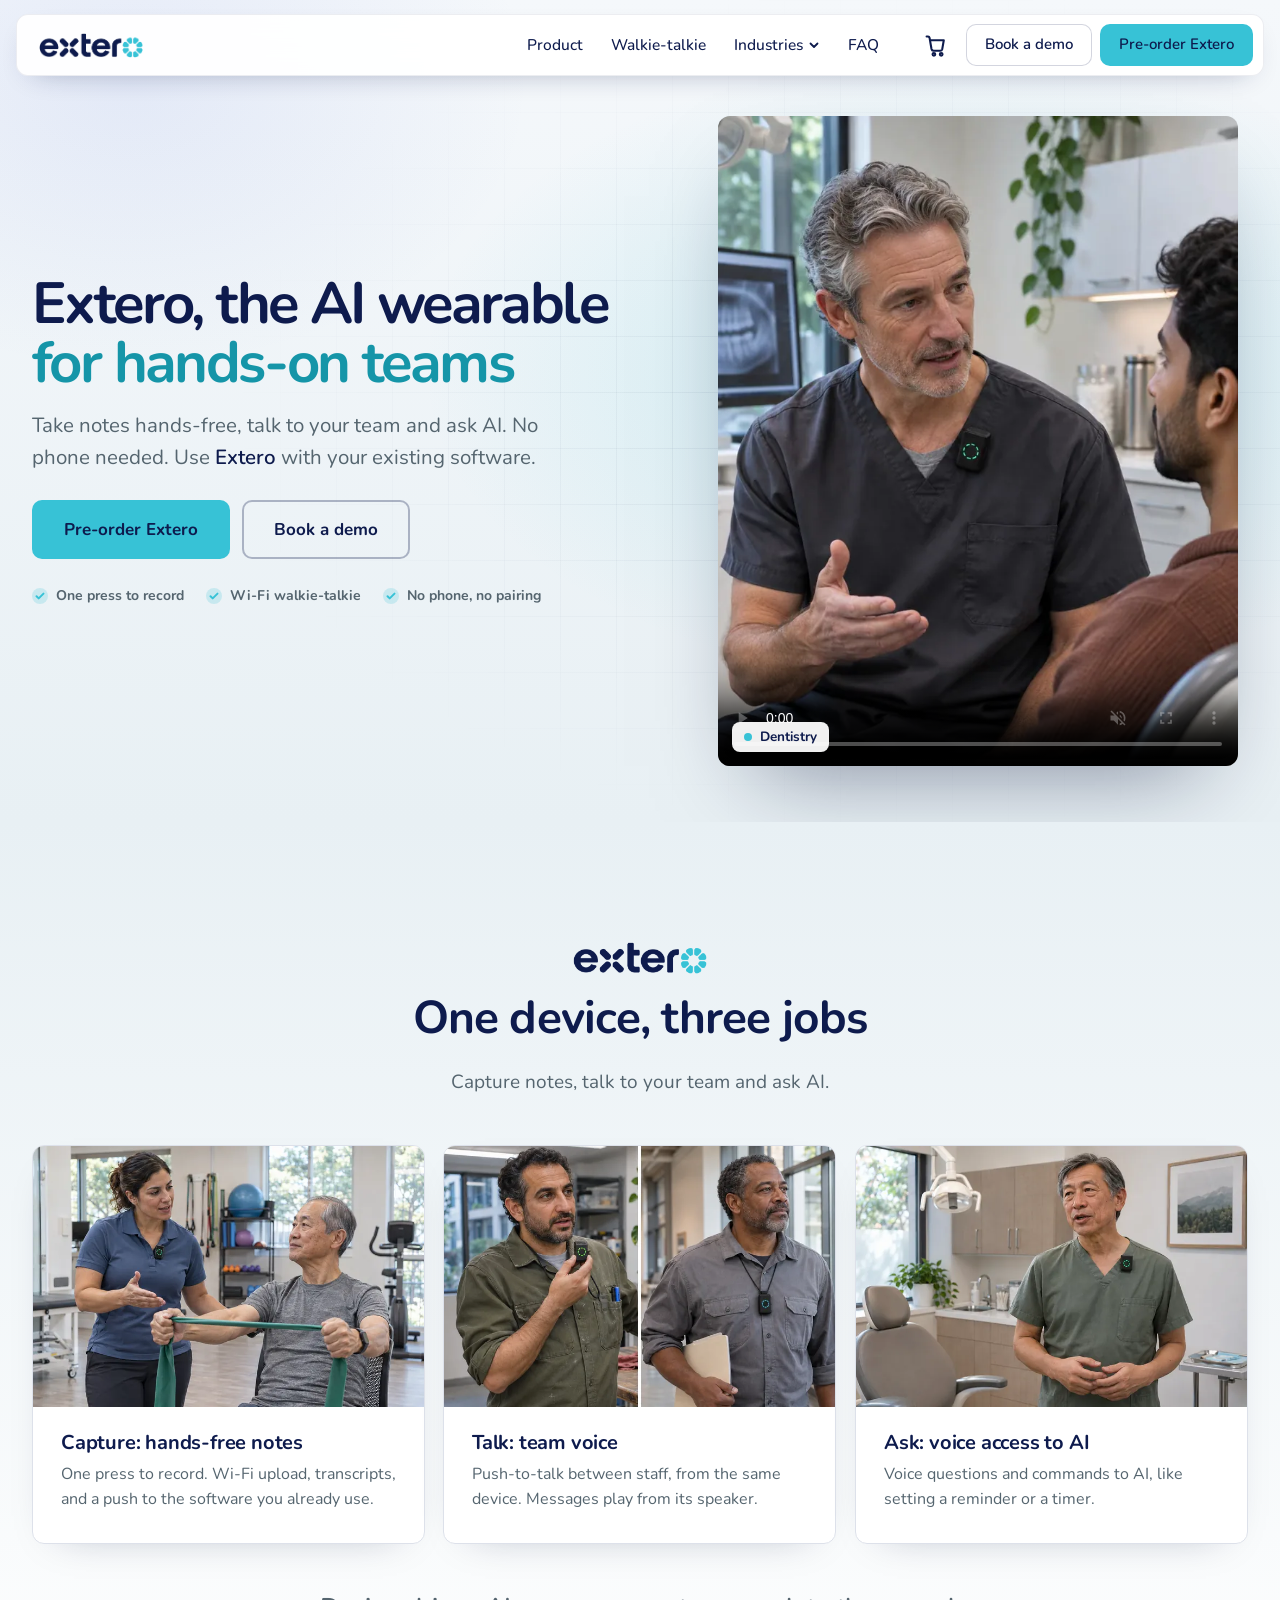
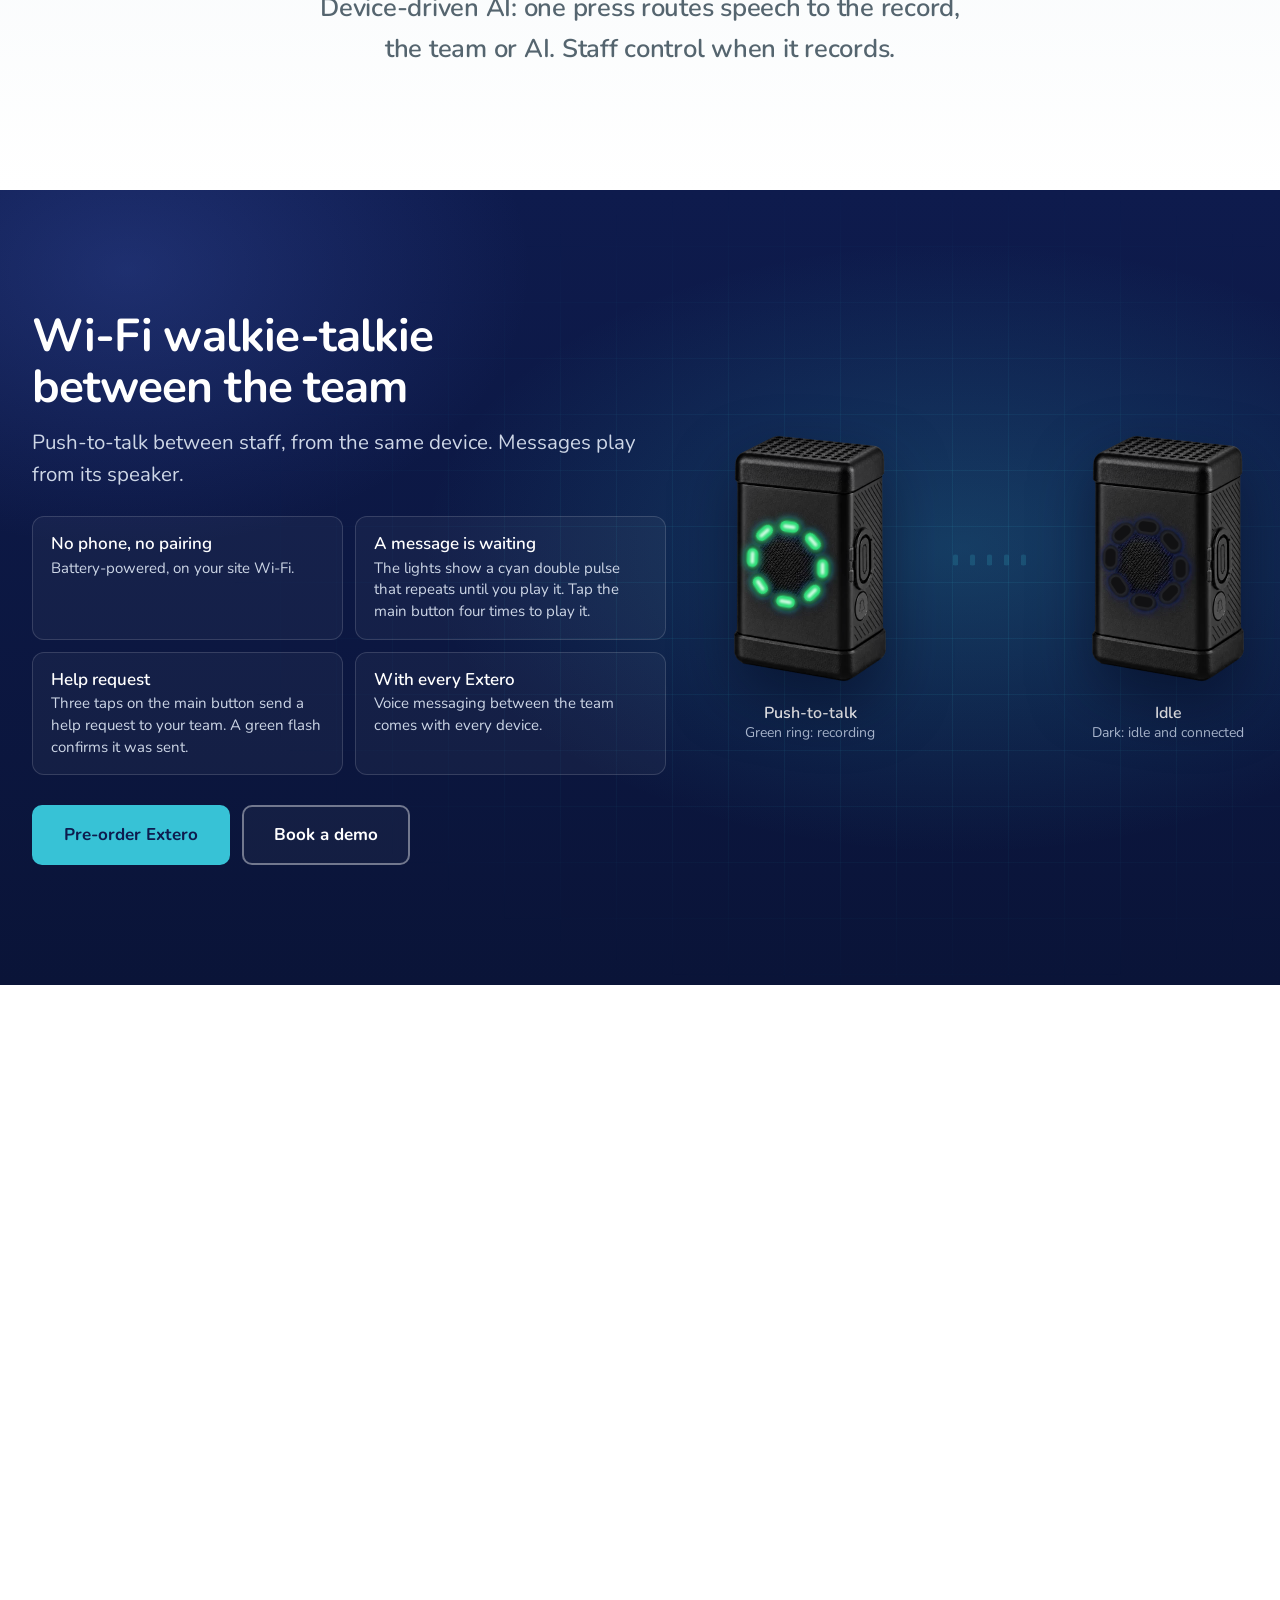
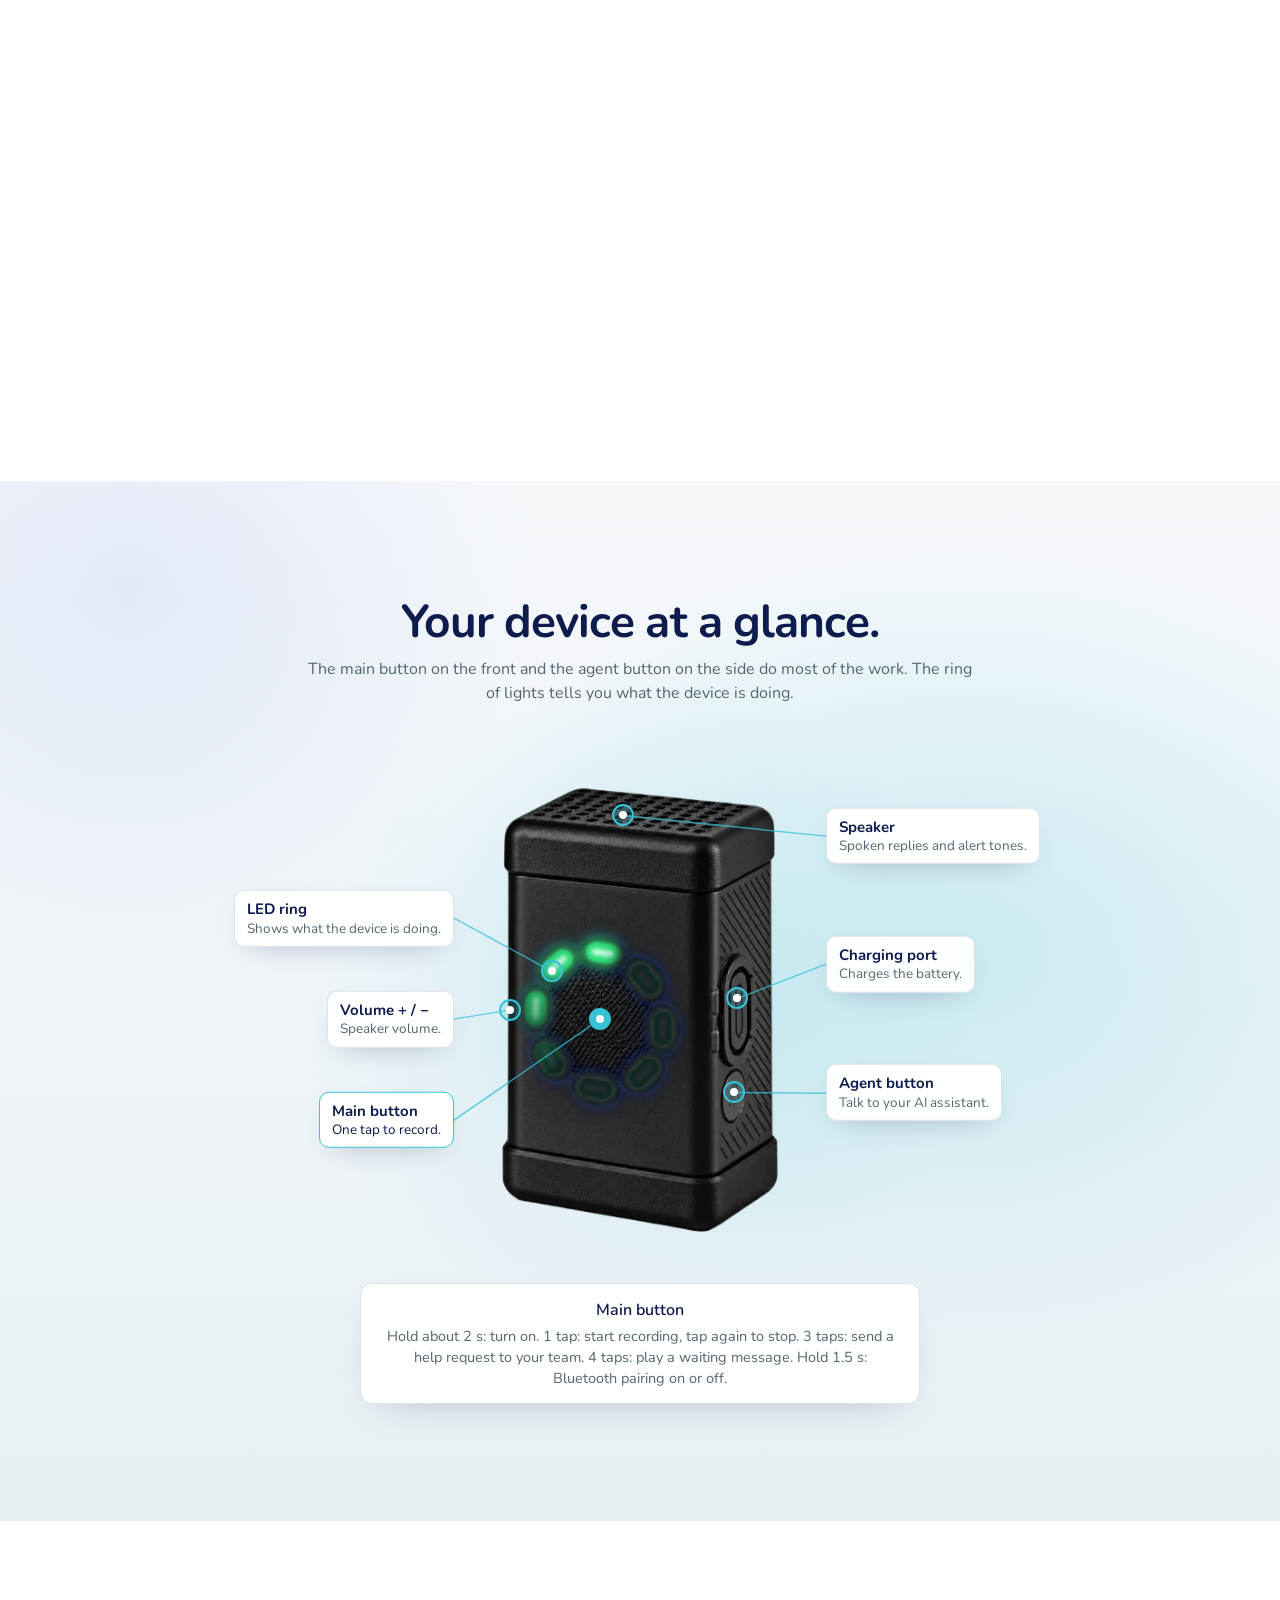
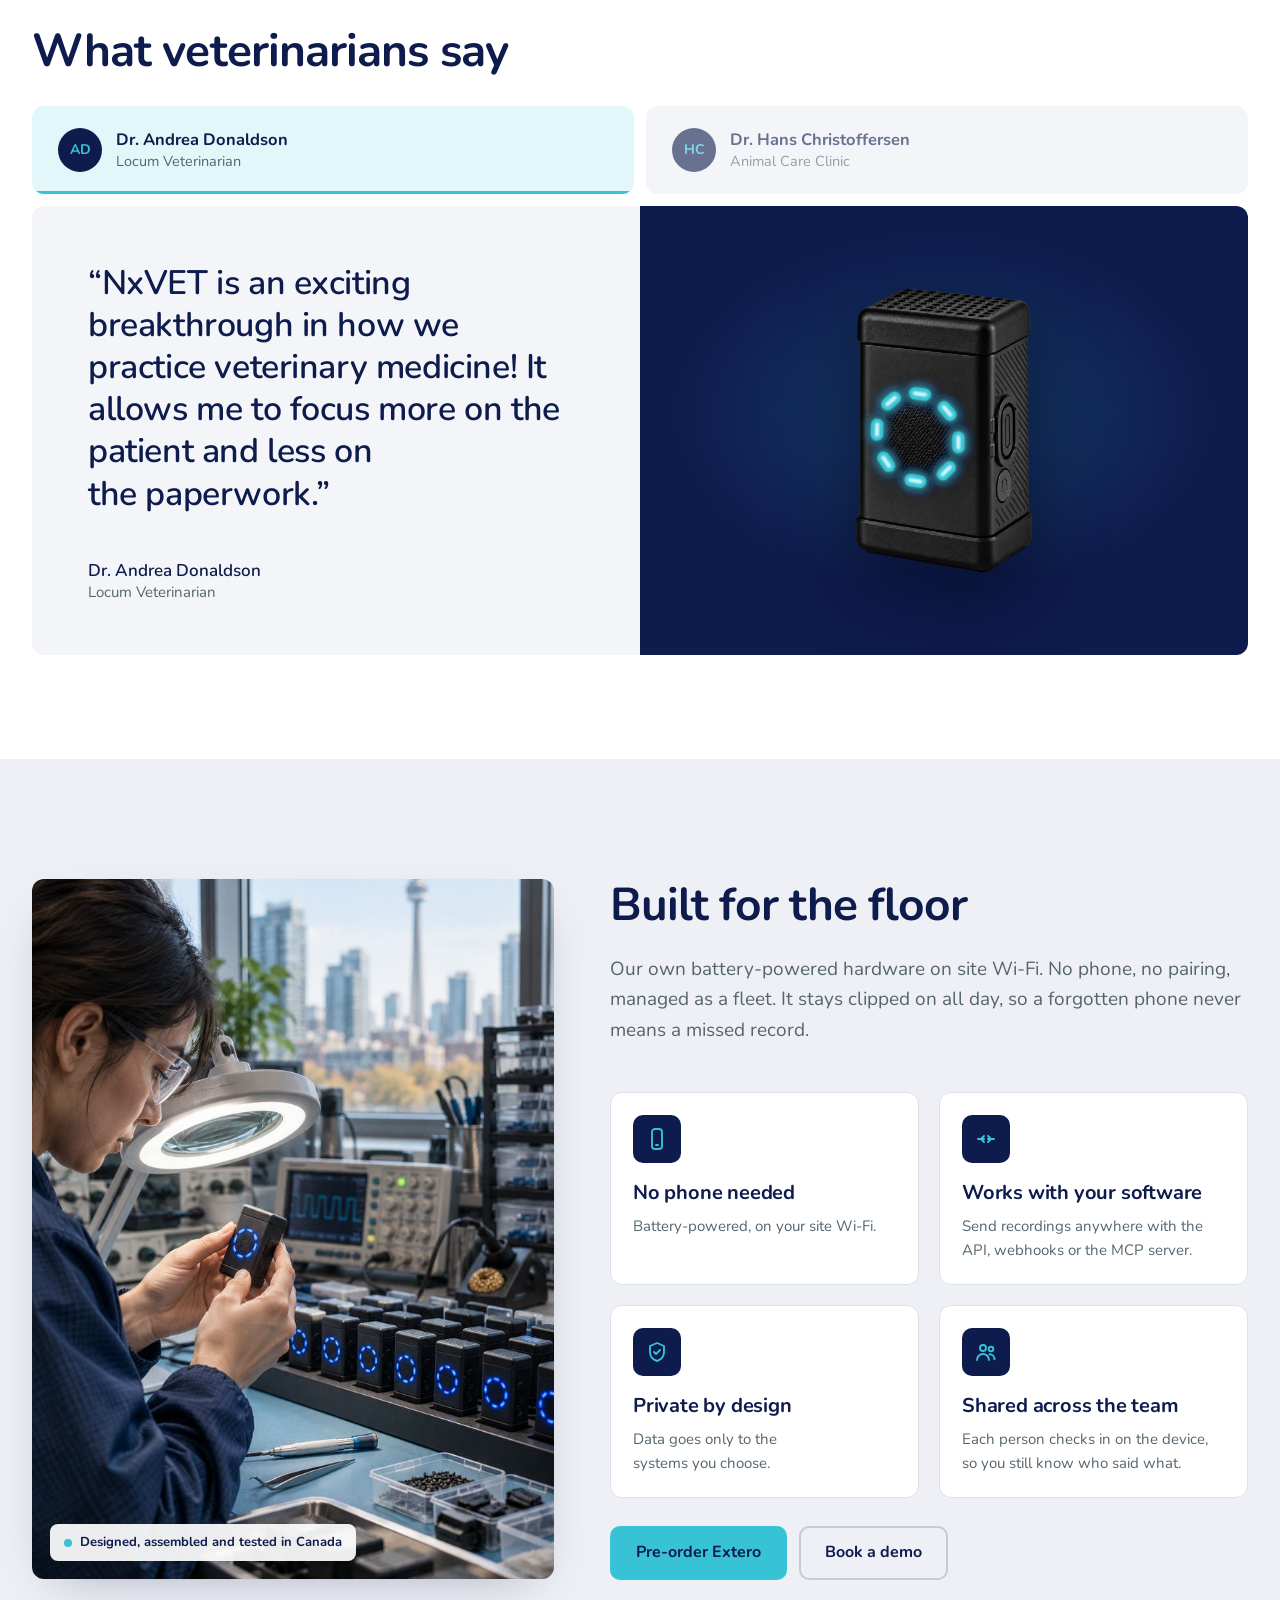
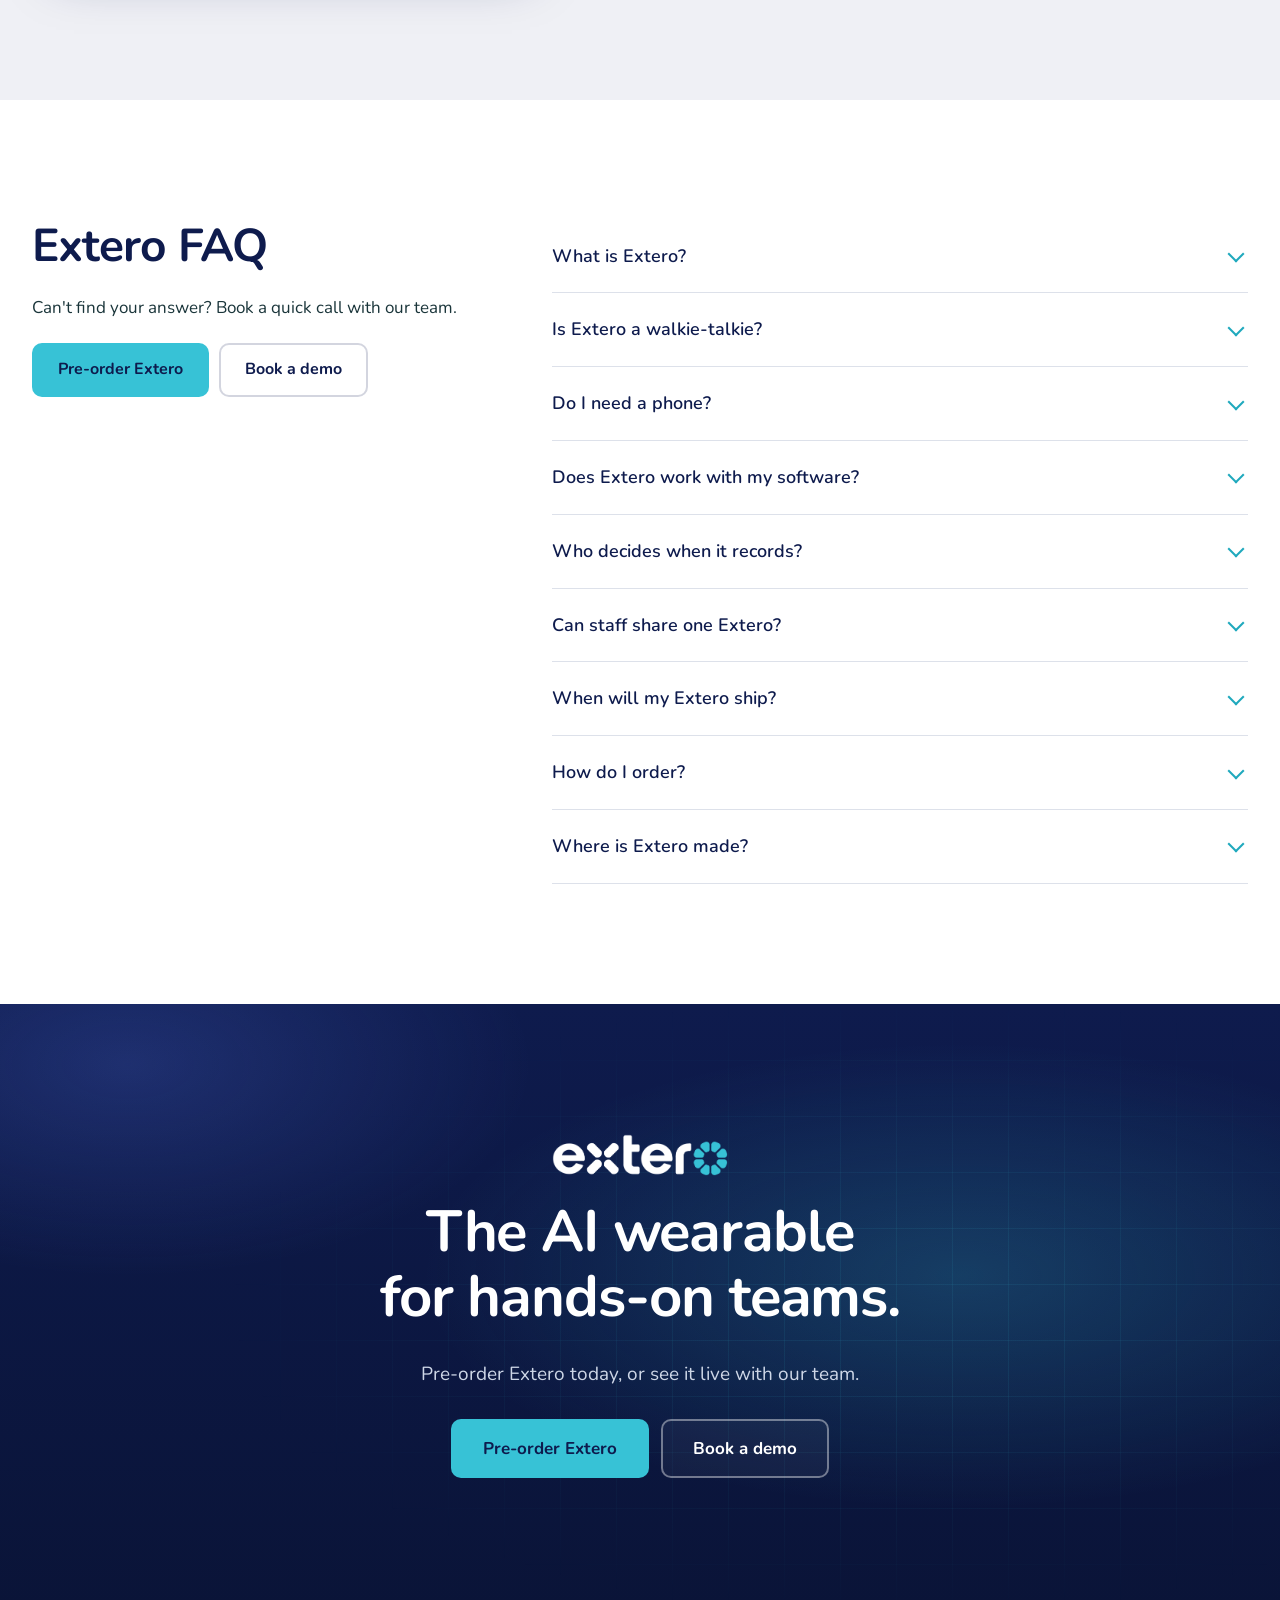
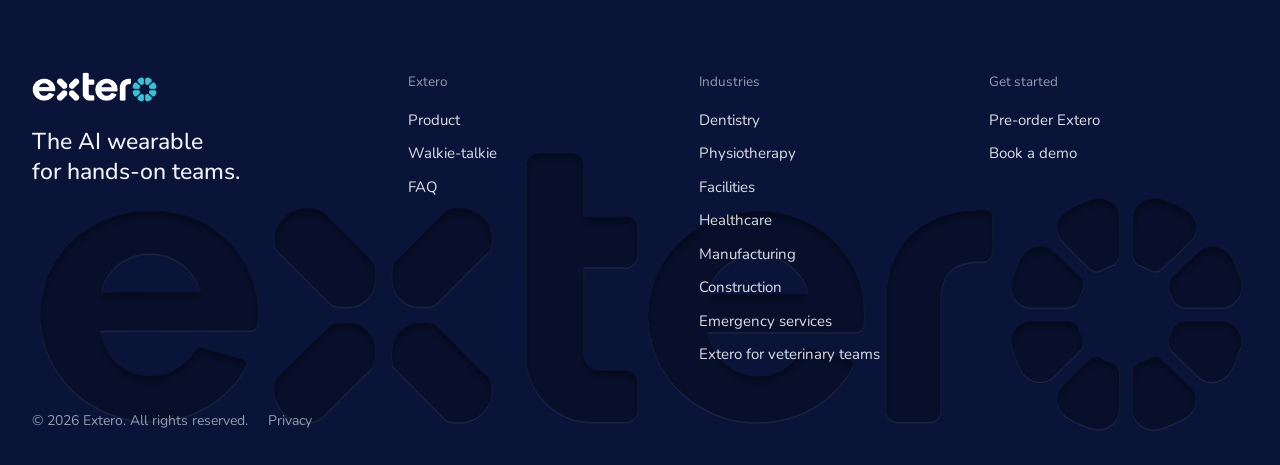
==== index.html @ d344d840 "Preview: hero film made of seven library photos instead of the AI clips Co-Authored-By: Claude Fable" ====
<!doctype html>
<html lang="en">
<head>
<meta charset="utf-8">
<meta name="viewport" content="width=device-width, initial-scale=1">
<meta name="robots" content="noindex, nofollow">
<title>Extero: the AI wearable for hands-on teams</title>
<meta name="description" content="Extero is the AI wearable for hands-on teams: take notes hands-free, talk to your team with a Wi-Fi walkie-talkie and ask AI. No phone needed.">
<link rel="canonical" href="https://extero.ai/">
<meta name="theme-color" content="#0e1b4d">
<meta property="og:type" content="website">
<meta property="og:site_name" content="Extero">
<meta property="og:title" content="Extero: the AI wearable for hands-on teams">
<meta property="og:description" content="Take notes hands-free, talk to your team with a Wi-Fi walkie-talkie and ask AI. No phone needed.">
<meta property="og:url" content="https://extero.ai/">
<meta property="og:image" content="https://extero.ai/assets/img/og-extero.jpg">
<meta property="og:image:width" content="1200">
<meta property="og:image:height" content="630">
<meta property="og:image:alt" content="Extero worn by a dentist, a maintenance technician, a physiotherapist and a machinist">
<meta name="twitter:card" content="summary_large_image">
<meta name="twitter:title" content="Extero: the AI wearable for hands-on teams">
<meta name="twitter:description" content="Take notes hands-free, talk to your team with a Wi-Fi walkie-talkie and ask AI. No phone needed.">
<meta name="twitter:image" content="https://extero.ai/assets/img/og-extero.jpg">
<link rel="icon" href="/favicon.ico" sizes="48x48">
<link rel="icon" type="image/svg+xml" href="/assets/img/favicon.svg">
<link rel="apple-touch-icon" href="/assets/img/apple-touch-icon.png">
<link rel="manifest" href="/site.webmanifest">
<link rel="preconnect" href="https://fonts.googleapis.com">
<link rel="preconnect" href="https://fonts.gstatic.com" crossorigin>
<link rel="stylesheet" href="https://fonts.googleapis.com/css2?family=Nunito:wght@400;500;600;700;800&display=swap">
<link rel="preload" as="image" href="/assets/video/hero-poster.webp" media="(min-width: 761px)" fetchpriority="high">
<link rel="preload" as="image" href="/assets/video/hero-poster-480.webp" media="(max-width: 760px)" fetchpriority="high">
<link rel="stylesheet" href="/css/site.css?v=a1510aba">
<link rel="stylesheet" href="/assets/theme/nx-home.css?v=b2668781">
<link rel="stylesheet" href="/assets/theme/nx-extero-theme.css?v=0bd01b08">
<link rel="stylesheet" href="/assets/theme/nx-extero-home.css?v=05bd329d">
<link rel="stylesheet" href="/assets/theme/nx-polish.css?v=e7da2233">
<link rel="stylesheet" href="/css/home.css?v=0f66df05">
</head>
<!--
  extero.ai homepage (task 101). Built on nx.vet's own stylesheets and scripts (verbatim copies in assets/theme/).
  Header, footer and the Extero-only pieces are in css/site.css and css/home.css.
  Structure follows AIDA: Attention (hero with the industries video), Interest (three jobs, the walkie-talkie, industries),
  Desire (the device at a glance, built for the floor), Action (FAQ, closing).
  Copy: only lines already live on nx.vet (Extero homepage, product page, quickstart guide), with the veterinary words made generic.
  Pictures: cut from the library by _tools/make-industry-images.py. See README.md.
  data-demo-url: every "Book a demo" button points there (same booking link as nx.vet).
-->
<body data-demo-url="https://calendar.app.google/ThBtd39a37VWiKsW6">

<header class="hd" id="hd">
  <a class="hd-skip" href="#main">Skip to content</a>
  <div class="hd-bar">
    <a class="hd-logo" href="/" aria-label="Extero, home"><span class="xmark" aria-hidden="true"></span></a>
    <nav class="hd-nav" aria-label="Main">
      <a href="/products/extero/">Product</a>
      <a href="/walkie-talkie/">Walkie-talkie</a>
      <div class="hd-dd">
        <button type="button" aria-expanded="false" aria-controls="hd-dd-ind">Industries<svg viewBox="0 0 12 12" aria-hidden="true"><path d="M2.5 4.5l3.5 3.5 3.5-3.5"/></svg></button>
        <div class="hd-dd-panel" id="hd-dd-ind">
          <a class="hd-ind" href="/dentistry/" data-nav-ind="dentistry" style="--i:0"><span class="hd-ind-img"><img src="/assets/img/nav-dentistry.webp" alt="" width="240" height="240" loading="lazy" decoding="async"></span><strong>Dentistry</strong></a>
          <a class="hd-ind" href="/physiotherapy/" data-nav-ind="physiotherapy" style="--i:1"><span class="hd-ind-img"><img src="/assets/img/nav-physiotherapy.webp" alt="" width="240" height="240" loading="lazy" decoding="async"></span><strong>Physiotherapy</strong></a>
          <a class="hd-ind" href="https://nx.vet/" rel="noopener" data-nav-ind="veterinary" style="--i:2"><span class="hd-ind-img"><img src="/assets/img/nav-veterinary.webp" alt="" width="240" height="240" loading="lazy" decoding="async"></span><strong>Veterinary</strong><small>nx.vet</small></a>
          <a class="hd-ind" href="/facilities-maintenance/" data-nav-ind="facilities-maintenance" style="--i:3"><span class="hd-ind-img"><img src="/assets/img/nav-facilities-maintenance.webp" alt="" width="240" height="240" loading="lazy" decoding="async"></span><strong>Facilities</strong></a>
          <a class="hd-ind" href="/healthcare/" data-nav-ind="healthcare" style="--i:4"><span class="hd-ind-img"><img src="/assets/img/nav-healthcare.webp" alt="" width="240" height="240" loading="lazy" decoding="async"></span><strong>Healthcare</strong></a>
          <a class="hd-ind" href="/manufacturing/" data-nav-ind="manufacturing" style="--i:5"><span class="hd-ind-img"><img src="/assets/img/nav-manufacturing.webp" alt="" width="240" height="240" loading="lazy" decoding="async"></span><strong>Manufacturing</strong></a>
          <a class="hd-ind" href="/construction/" data-nav-ind="construction" style="--i:6"><span class="hd-ind-img"><img src="/assets/img/nav-construction.webp" alt="" width="240" height="240" loading="lazy" decoding="async"></span><strong>Construction</strong></a>
          <a class="hd-ind" href="/emergency-services/" data-nav-ind="emergency-services" style="--i:7"><span class="hd-ind-img"><img src="/assets/img/nav-emergency-services.webp" alt="" width="240" height="240" loading="lazy" decoding="async"></span><strong>Emergency services</strong></a>
        </div>
      </div>
      <a href="/faq/">FAQ</a>
    </nav>
    <details class="hd-menu">
      <summary aria-label="Menu"><span aria-hidden="true"></span></summary>
      <nav aria-label="Menu">
        <a href="/products/extero/">Product</a>
        <a href="/walkie-talkie/">Walkie-talkie</a>
        <a href="/faq/">FAQ</a>
        <p class="hd-menu-group">Industries</p>
        <a class="hd-menu-ind" href="/dentistry/" data-nav-ind="dentistry"><img src="/assets/img/nav-dentistry.webp" alt="" width="240" height="240" loading="lazy" decoding="async"><span>Dentistry</span></a>
        <a class="hd-menu-ind" href="/physiotherapy/" data-nav-ind="physiotherapy"><img src="/assets/img/nav-physiotherapy.webp" alt="" width="240" height="240" loading="lazy" decoding="async"><span>Physiotherapy</span></a>
        <a class="hd-menu-ind" href="https://nx.vet/" rel="noopener" data-nav-ind="veterinary"><img src="/assets/img/nav-veterinary.webp" alt="" width="240" height="240" loading="lazy" decoding="async"><span>Veterinary<small>nx.vet</small></span></a>
        <a class="hd-menu-ind" href="/facilities-maintenance/" data-nav-ind="facilities-maintenance"><img src="/assets/img/nav-facilities-maintenance.webp" alt="" width="240" height="240" loading="lazy" decoding="async"><span>Facilities</span></a>
        <a class="hd-menu-ind" href="/healthcare/" data-nav-ind="healthcare"><img src="/assets/img/nav-healthcare.webp" alt="" width="240" height="240" loading="lazy" decoding="async"><span>Healthcare</span></a>
        <a class="hd-menu-ind" href="/manufacturing/" data-nav-ind="manufacturing"><img src="/assets/img/nav-manufacturing.webp" alt="" width="240" height="240" loading="lazy" decoding="async"><span>Manufacturing</span></a>
        <a class="hd-menu-ind" href="/construction/" data-nav-ind="construction"><img src="/assets/img/nav-construction.webp" alt="" width="240" height="240" loading="lazy" decoding="async"><span>Construction</span></a>
        <a class="hd-menu-ind" href="/emergency-services/" data-nav-ind="emergency-services"><img src="/assets/img/nav-emergency-services.webp" alt="" width="240" height="240" loading="lazy" decoding="async"><span>Emergency services</span></a>
        <a class="hd-menu-cta" href="#" data-demo>Book a demo</a>
      </nav>
    </details>
    <div class="hd-ctas">
      <!-- Cart: goes to the order page for now; it will link to the Stripe checkout later (Lucas, 2026-11-23) -->
      <a class="hd-cart" href="/products/extero/" aria-label="Cart"><svg viewBox="0 0 24 24" aria-hidden="true"><path d="M6 7h13l-1.5 8.5a2 2 0 01-2 1.5H9.2a2 2 0 01-2-1.6L5.3 4.5A1.5 1.5 0 003.8 3.3H2.5"/><circle cx="9.5" cy="20.5" r="1.3"/><circle cx="16.5" cy="20.5" r="1.3"/></svg></a>
      <a class="hd-btn hd-btn-ghost" href="#" data-demo>Book a demo</a>
      <a class="hd-btn hd-btn-primary" href="/products/extero/">Pre-order<span class="hd-more">Extero</span></a>
    </div>
  </div>
</header>

<main id="main">
<div class="nxh-root nxx nxx-light nxx-pre xo" style="--nxx-device:url('/assets/theme/nx-extero-device-480.webp');--nxx-led-mask:url('/assets/theme/nx-extero-led-mask.png')">

<!-- ATTENTION: the product, worn in several industries -->
<section class="nxx-hero nxh-hero" id="top" aria-label="Extero, the AI wearable for hands-on teams">
  <div class="nxx-bg" aria-hidden="true"></div>
  <div class="nxh-wrap nxx-hero-grid">
    <div class="nxx-hero-inner">
      <h1>Extero, the AI wearable<br><span>for hands-on teams</span></h1>
      <p class="nxh-lead">Take notes hands-free, talk to your team and ask AI. No phone needed. Use <strong>Extero</strong> with your existing software.</p>
      <div class="nxh-hero-actions">
        <a class="nxh-btn nxh-btn-primary nxh-btn-lg" href="/products/extero/">Pre-order Extero</a>
        <a class="nxh-btn nxh-btn-outline-light nxh-btn-lg" href="#" data-demo>Book a demo</a>
      </div>
      <ul class="nxh-hero-trust">
        <li><span>One press to record</span></li>
        <li><span>Wi-Fi walkie-talkie</span></li>
        <li><span>No phone, no pairing</span></li>
      </ul>
    </div>
    <div class="nxx-hero-media">
      <figure class="xo-reel">
        <video muted loop playsinline preload="none" width="720" height="900" poster="/assets/video/hero-poster.webp" data-src="/assets/video/hero-720.mp4" data-src-small="/assets/video/hero-480.mp4" data-poster-small="/assets/video/hero-poster-480.webp" aria-label="Extero worn by a dentist, a physiotherapist, a veterinarian, a facilities manager, a machinist, a site supervisor and a paramedic"></video>
        <figcaption class="xo-reel-tag" aria-hidden="true"><i></i><span data-labels="Dentistry|Physiotherapy|Veterinary|Facilities|Manufacturing|Construction|Emergency services">Dentistry</span></figcaption>
      </figure>
    </div>
  </div>
</section>

<!-- INTEREST: what it does -->
<section class="nxx-jobs nxx-dark" id="how-it-works">
  <div class="nxh-wrap">
    <div class="nxh-section-head nxh-reveal">
      <span class="nx-xmark nx-xmark-head" aria-hidden="true"></span>
      <h2>One device, three jobs</h2>
      <p>Capture notes, talk to your team and ask AI.</p>
    </div>
    <div class="nxx-jobs-grid">
      <article class="nxx-job nxh-reveal"><img class="xo-job-img" data-job="capture" src="/assets/img/job-home-capture.webp" width="720" height="480" loading="lazy" decoding="async" alt="A physiotherapist guides a patient through a resistance band exercise, Extero clipped to her polo shirt"><h3>Capture: hands-free notes</h3><p>One press to record. Wi-Fi upload, transcripts, and a push to the software you already use.</p></article>
      <article class="nxx-job nxh-reveal"><img class="xo-job-img" data-job="talk" src="/assets/img/job-home-talk.webp" width="720" height="480" loading="lazy" decoding="async" alt="Two colleagues on a voice message: a technician speaks into his Extero in the workshop, the other hears it in the lobby with the ring cyan"><h3>Talk: team voice</h3><p>Push-to-talk between staff, from the same device. Messages play from its speaker.</p></article>
      <article class="nxx-job nxh-reveal"><img class="xo-job-img" data-job="ask" src="/assets/img/job-home-ask.webp" width="720" height="480" loading="lazy" decoding="async" alt="A dentist speaks to the Extero clipped to his scrubs"><h3>Ask: voice access to AI</h3><p>Voice questions and commands to AI, like setting a reminder or a timer.</p></article>
    </div>
    <p class="nxx-scribe-lead nxh-reveal">Device-driven AI: one press routes speech to the record, the team or AI. Staff control when it records.</p>
  </div>
</section>

<!-- INTEREST: the walkie-talkie, on a navy band so it stands out -->
<section class="xo-talk" id="walkie-talkie" aria-labelledby="xo-talk-title">
  <div class="nxh-hero-bg" aria-hidden="true"></div>
  <div class="nxh-wrap xo-talk-grid">
    <div class="xo-talk-copy">
      <h2 id="xo-talk-title" class="nxh-reveal">Wi-Fi walkie-talkie between the team</h2>
      <p class="nxh-lead nxh-reveal">Push-to-talk between staff, from the same device. Messages play from its speaker.</p>
      <ul class="xo-talk-list">
        <li class="nxh-reveal"><strong>No phone, no pairing</strong>Battery-powered, on your site Wi-Fi.</li>
        <li class="nxh-reveal"><strong>A message is waiting</strong>The lights show a cyan double pulse that repeats until you play it. Tap the main button four times to play it.</li>
        <li class="nxh-reveal"><strong>Help request</strong>Three taps on the main button send a help request to your team. A green flash confirms it was sent.</li>
        <li class="nxh-reveal"><strong>With every Extero</strong>Voice messaging between the team comes with every device.</li>
      </ul>
      <div class="nxh-hero-actions nxh-reveal">
        <a class="nxh-btn nxh-btn-primary nxh-btn-lg" href="/products/extero/">Pre-order Extero</a>
        <a class="nxh-btn nxh-btn-outline-light nxh-btn-lg" href="#" data-demo>Book a demo</a>
      </div>
    </div>
    <div class="xo-talk-stage nxh-reveal" data-phase="send" aria-hidden="true">
      <div class="xo-talk-unit"><div class="nxx-device xo-talk-dev" data-led="green"><img class="nxx-device-img" src="/assets/theme/nx-extero-device-480.webp" srcset="/assets/theme/nx-extero-device-320.webp 320w, /assets/theme/nx-extero-device-480.webp 480w" sizes="180px" width="760" height="1201" loading="lazy" decoding="async" alt="An Extero with its ring of lights green: recording"><span class="nxx-led-base" aria-hidden="true"></span><svg class="nxx-leds" viewBox="0 0 760 1201" aria-hidden="true" focusable="false"><g class="nxx-unlit"><g transform="translate(282.6 450.3) rotate(8)"><rect class="s" x="-62" y="-42" width="124" height="84" rx="42"/><rect class="o" x="-45" y="-26" width="90" height="52" rx="26"/></g><g transform="translate(393.6 520.0) rotate(50)"><rect class="s" x="-62" y="-42" width="124" height="84" rx="42"/><rect class="o" x="-45" y="-26" width="90" height="52" rx="26"/></g><g transform="translate(439.7 648.7) rotate(-90)"><rect class="s" x="-62" y="-42" width="124" height="84" rx="42"/><rect class="o" x="-45" y="-26" width="90" height="52" rx="26"/></g><g transform="translate(390.1 765.0) rotate(-45)"><rect class="s" x="-62" y="-42" width="124" height="84" rx="42"/><rect class="o" x="-45" y="-26" width="90" height="52" rx="26"/></g><g transform="translate(263.8 806.2) rotate(10)"><rect class="s" x="-62" y="-42" width="124" height="84" rx="42"/><rect class="o" x="-45" y="-26" width="90" height="52" rx="26"/></g><g transform="translate(144.2 728.1) rotate(56)"><rect class="s" x="-62" y="-42" width="124" height="84" rx="42"/><rect class="o" x="-45" y="-26" width="90" height="52" rx="26"/></g><g transform="translate(106.7 596.4) rotate(-88)"><rect class="s" x="-62" y="-42" width="124" height="84" rx="42"/><rect class="o" x="-45" y="-26" width="90" height="52" rx="26"/></g><g transform="translate(164.1 479.3) rotate(-41)"><rect class="s" x="-62" y="-42" width="124" height="84" rx="42"/><rect class="o" x="-45" y="-26" width="90" height="52" rx="26"/></g></g><g class="nxx-pill" style="--i:0" transform="translate(282.6 450.3) rotate(8)"><rect class="h" x="-58" y="-38" width="116" height="76" rx="38"/><rect class="b" x="-45" y="-26" width="90" height="52" rx="26"/><rect class="k" x="-30" y="-8" width="60" height="16" rx="8"/></g><g class="nxx-pill" style="--i:1" transform="translate(393.6 520.0) rotate(50)"><rect class="h" x="-58" y="-38" width="116" height="76" rx="38"/><rect class="b" x="-45" y="-26" width="90" height="52" rx="26"/><rect class="k" x="-30" y="-8" width="60" height="16" rx="8"/></g><g class="nxx-pill" style="--i:2" transform="translate(439.7 648.7) rotate(-90)"><rect class="h" x="-58" y="-38" width="116" height="76" rx="38"/><rect class="b" x="-45" y="-26" width="90" height="52" rx="26"/><rect class="k" x="-30" y="-8" width="60" height="16" rx="8"/></g><g class="nxx-pill" style="--i:3" transform="translate(390.1 765.0) rotate(-45)"><rect class="h" x="-58" y="-38" width="116" height="76" rx="38"/><rect class="b" x="-45" y="-26" width="90" height="52" rx="26"/><rect class="k" x="-30" y="-8" width="60" height="16" rx="8"/></g><g class="nxx-pill" style="--i:4" transform="translate(263.8 806.2) rotate(10)"><rect class="h" x="-58" y="-38" width="116" height="76" rx="38"/><rect class="b" x="-45" y="-26" width="90" height="52" rx="26"/><rect class="k" x="-30" y="-8" width="60" height="16" rx="8"/></g><g class="nxx-pill" style="--i:5" transform="translate(144.2 728.1) rotate(56)"><rect class="h" x="-58" y="-38" width="116" height="76" rx="38"/><rect class="b" x="-45" y="-26" width="90" height="52" rx="26"/><rect class="k" x="-30" y="-8" width="60" height="16" rx="8"/></g><g class="nxx-pill" style="--i:6" transform="translate(106.7 596.4) rotate(-88)"><rect class="h" x="-58" y="-38" width="116" height="76" rx="38"/><rect class="b" x="-45" y="-26" width="90" height="52" rx="26"/><rect class="k" x="-30" y="-8" width="60" height="16" rx="8"/></g><g class="nxx-pill" style="--i:7" transform="translate(164.1 479.3) rotate(-41)"><rect class="h" x="-58" y="-38" width="116" height="76" rx="38"/><rect class="b" x="-45" y="-26" width="90" height="52" rx="26"/><rect class="k" x="-30" y="-8" width="60" height="16" rx="8"/></g></svg></div><p><b>Green ring</b>Recording</p></div>
      <div class="xo-talk-waves"><i></i><i></i><i></i><i></i><i></i></div>
      <div class="xo-talk-unit"><div class="nxx-device xo-talk-dev" data-led="off"><img class="nxx-device-img" src="/assets/theme/nx-extero-device-480.webp" srcset="/assets/theme/nx-extero-device-320.webp 320w, /assets/theme/nx-extero-device-480.webp 480w" sizes="180px" width="760" height="1201" loading="lazy" decoding="async" alt="A second Extero with its ring of lights cyan: a message is playing"><span class="nxx-led-base" aria-hidden="true"></span><svg class="nxx-leds" viewBox="0 0 760 1201" aria-hidden="true" focusable="false"><g class="nxx-unlit"><g transform="translate(282.6 450.3) rotate(8)"><rect class="s" x="-62" y="-42" width="124" height="84" rx="42"/><rect class="o" x="-45" y="-26" width="90" height="52" rx="26"/></g><g transform="translate(393.6 520.0) rotate(50)"><rect class="s" x="-62" y="-42" width="124" height="84" rx="42"/><rect class="o" x="-45" y="-26" width="90" height="52" rx="26"/></g><g transform="translate(439.7 648.7) rotate(-90)"><rect class="s" x="-62" y="-42" width="124" height="84" rx="42"/><rect class="o" x="-45" y="-26" width="90" height="52" rx="26"/></g><g transform="translate(390.1 765.0) rotate(-45)"><rect class="s" x="-62" y="-42" width="124" height="84" rx="42"/><rect class="o" x="-45" y="-26" width="90" height="52" rx="26"/></g><g transform="translate(263.8 806.2) rotate(10)"><rect class="s" x="-62" y="-42" width="124" height="84" rx="42"/><rect class="o" x="-45" y="-26" width="90" height="52" rx="26"/></g><g transform="translate(144.2 728.1) rotate(56)"><rect class="s" x="-62" y="-42" width="124" height="84" rx="42"/><rect class="o" x="-45" y="-26" width="90" height="52" rx="26"/></g><g transform="translate(106.7 596.4) rotate(-88)"><rect class="s" x="-62" y="-42" width="124" height="84" rx="42"/><rect class="o" x="-45" y="-26" width="90" height="52" rx="26"/></g><g transform="translate(164.1 479.3) rotate(-41)"><rect class="s" x="-62" y="-42" width="124" height="84" rx="42"/><rect class="o" x="-45" y="-26" width="90" height="52" rx="26"/></g></g><g class="nxx-pill" style="--i:0" transform="translate(282.6 450.3) rotate(8)"><rect class="h" x="-58" y="-38" width="116" height="76" rx="38"/><rect class="b" x="-45" y="-26" width="90" height="52" rx="26"/><rect class="k" x="-30" y="-8" width="60" height="16" rx="8"/></g><g class="nxx-pill" style="--i:1" transform="translate(393.6 520.0) rotate(50)"><rect class="h" x="-58" y="-38" width="116" height="76" rx="38"/><rect class="b" x="-45" y="-26" width="90" height="52" rx="26"/><rect class="k" x="-30" y="-8" width="60" height="16" rx="8"/></g><g class="nxx-pill" style="--i:2" transform="translate(439.7 648.7) rotate(-90)"><rect class="h" x="-58" y="-38" width="116" height="76" rx="38"/><rect class="b" x="-45" y="-26" width="90" height="52" rx="26"/><rect class="k" x="-30" y="-8" width="60" height="16" rx="8"/></g><g class="nxx-pill" style="--i:3" transform="translate(390.1 765.0) rotate(-45)"><rect class="h" x="-58" y="-38" width="116" height="76" rx="38"/><rect class="b" x="-45" y="-26" width="90" height="52" rx="26"/><rect class="k" x="-30" y="-8" width="60" height="16" rx="8"/></g><g class="nxx-pill" style="--i:4" transform="translate(263.8 806.2) rotate(10)"><rect class="h" x="-58" y="-38" width="116" height="76" rx="38"/><rect class="b" x="-45" y="-26" width="90" height="52" rx="26"/><rect class="k" x="-30" y="-8" width="60" height="16" rx="8"/></g><g class="nxx-pill" style="--i:5" transform="translate(144.2 728.1) rotate(56)"><rect class="h" x="-58" y="-38" width="116" height="76" rx="38"/><rect class="b" x="-45" y="-26" width="90" height="52" rx="26"/><rect class="k" x="-30" y="-8" width="60" height="16" rx="8"/></g><g class="nxx-pill" style="--i:6" transform="translate(106.7 596.4) rotate(-88)"><rect class="h" x="-58" y="-38" width="116" height="76" rx="38"/><rect class="b" x="-45" y="-26" width="90" height="52" rx="26"/><rect class="k" x="-30" y="-8" width="60" height="16" rx="8"/></g><g class="nxx-pill" style="--i:7" transform="translate(164.1 479.3) rotate(-41)"><rect class="h" x="-58" y="-38" width="116" height="76" rx="38"/><rect class="b" x="-45" y="-26" width="90" height="52" rx="26"/><rect class="k" x="-30" y="-8" width="60" height="16" rx="8"/></g></svg></div><p><b>Cyan</b>A message is playing</p></div>
    </div>
  </div>
</section>

<!-- INTEREST: industries -->
<section class="nxh-section xo-inds" id="industries">
  <div class="nxh-wrap">
    <div class="nxh-section-head nxh-center nxh-reveal">
      <h2>Find your industry</h2>
      <p>Extero is the AI wearable for hands-on teams. Pick yours.</p>
    </div>
    <div class="xo-ind-grid">
      <!-- Order: Dentistry and Physiotherapy first (Lucas, 2026-11-23). Pictures cut by _tools/make-industry-images.py. -->
      <a class="xo-ind nxh-reveal" href="/dentistry/" data-ind="dentistry"><img src="/assets/img/ind-dentistry.webp" width="600" height="900" loading="lazy" decoding="async" alt="A dentist explains a treatment to a patient, Extero clipped to his scrubs with its ring green"><span class="xo-ind-cap"><strong>Dentistry</strong><em>Learn more</em></span></a>
      <a class="xo-ind nxh-reveal" href="/physiotherapy/" data-ind="physiotherapy"><img src="/assets/img/ind-physiotherapy.webp" width="600" height="900" loading="lazy" decoding="async" alt="A physiotherapist checks a patient's knee, Extero clipped to her polo shirt with its ring green"><span class="xo-ind-cap"><strong>Physiotherapy</strong><em>Learn more</em></span></a>
      <a class="xo-ind nxh-reveal" href="https://nx.vet/" rel="noopener" data-ind="veterinary"><img src="/assets/img/ind-veterinary.webp" width="600" height="900" loading="lazy" decoding="async" alt="A veterinarian holds a rabbit on the table, Extero clipped to his scrubs with its ring green"><span class="xo-ind-cap"><strong>Veterinary</strong><em>Go to nx.vet</em></span></a>
      <a class="xo-ind nxh-reveal" href="/facilities-maintenance/" data-ind="facilities-maintenance"><img src="/assets/img/ind-facilities-maintenance.webp" width="600" height="900" loading="lazy" decoding="async" alt="A maintenance technician holds an air filter, Extero clipped to his shirt with its ring cyan"><span class="xo-ind-cap"><strong>Facilities</strong><em>Learn more</em></span></a>
      <a class="xo-ind nxh-reveal" href="/healthcare/" data-ind="healthcare"><img src="/assets/img/ind-healthcare.webp" width="540" height="960" loading="lazy" decoding="async" alt="A nurse adjusts an IV line, Extero clipped to her scrubs with its ring lit"><span class="xo-ind-cap"><strong>Healthcare</strong><em>Learn more</em></span></a>
      <a class="xo-ind nxh-reveal" href="/manufacturing/" data-ind="manufacturing"><img src="/assets/img/ind-manufacturing.webp" width="600" height="900" loading="lazy" decoding="async" alt="A machinist measures a part with a caliper, Extero clipped to her shirt with its ring green"><span class="xo-ind-cap"><strong>Manufacturing</strong><em>Learn more</em></span></a>
      <a class="xo-ind nxh-reveal" href="/construction/" data-ind="construction"><img src="/assets/img/ind-construction.webp" width="600" height="900" loading="lazy" decoding="async" alt="A site supervisor in a hard hat holds a drawing, Extero clipped to his safety vest"><span class="xo-ind-cap"><strong>Construction</strong><em>Learn more</em></span></a>
      <a class="xo-ind nxh-reveal" href="/emergency-services/" data-ind="emergency-services"><img src="/assets/img/ind-emergency.webp" width="600" height="900" loading="lazy" decoding="async" alt="A paramedic checks a kit bag beside the ambulance, Extero clipped to her uniform with its ring green"><span class="xo-ind-cap"><strong>Emergency services</strong><em>Learn more</em></span></a>
    </div>
  </div>
</section>

<!-- DESIRE: the device (markup and behaviour from nx.vet) -->
<section class="nxx-glance" id="glance" aria-labelledby="nxx-glance-title">
  <div class="nxh-wrap">
    <div class="nxx-glance-head nxh-reveal">
      <h2 id="nxx-glance-title">Your device at a glance.</h2>
      <p>The main button on the front and the agent button on the side do most of the work. The ring of lights tells you what the device is doing.</p>
    </div>
    <div class="nxx-glance-stage">
      <div class="nxx-fly">
      <div class="nxx-device" data-led="off">
        <img class="nxx-device-img" src="/assets/theme/nx-extero-device-760.webp" srcset="/assets/theme/nx-extero-device-320.webp 320w, /assets/theme/nx-extero-device-480.webp 480w, /assets/theme/nx-extero-device-760.webp 760w" sizes="(max-width: 760px) 50vw, 24vw" width="760" height="1201" loading="lazy" decoding="async" alt="The Extero device: a black clip-on wearable with a ring of eight lights around the main button on the front; the charging port and the round agent button sit on the side">
        <span class="nxx-led-base" aria-hidden="true"></span>
        
        <svg class="nxx-leds" viewBox="0 0 760 1201" aria-hidden="true" focusable="false"><defs><filter id="nxx-led-halo" x="-80%" y="-80%" width="260%" height="260%"><feGaussianBlur stdDeviation="18"/></filter><filter id="nxx-led-soft" x="-30%" y="-40%" width="160%" height="180%"><feGaussianBlur stdDeviation="2.4"/></filter><filter id="nxx-led-core" x="-40%" y="-120%" width="180%" height="340%"><feGaussianBlur stdDeviation="5"/></filter><filter id="nxx-led-shroud" x="-40%" y="-50%" width="180%" height="200%"><feGaussianBlur stdDeviation="9"/></filter></defs><g class="nxx-unlit"><g transform="translate(282.6 450.3) rotate(8)"><rect class="s" x="-62" y="-42" width="124" height="84" rx="42"/><rect class="o" x="-45" y="-26" width="90" height="52" rx="26"/></g><g transform="translate(393.6 520.0) rotate(50)"><rect class="s" x="-62" y="-42" width="124" height="84" rx="42"/><rect class="o" x="-45" y="-26" width="90" height="52" rx="26"/></g><g transform="translate(439.7 648.7) rotate(-90)"><rect class="s" x="-62" y="-42" width="124" height="84" rx="42"/><rect class="o" x="-45" y="-26" width="90" height="52" rx="26"/></g><g transform="translate(390.1 765.0) rotate(-45)"><rect class="s" x="-62" y="-42" width="124" height="84" rx="42"/><rect class="o" x="-45" y="-26" width="90" height="52" rx="26"/></g><g transform="translate(263.8 806.2) rotate(10)"><rect class="s" x="-62" y="-42" width="124" height="84" rx="42"/><rect class="o" x="-45" y="-26" width="90" height="52" rx="26"/></g><g transform="translate(144.2 728.1) rotate(56)"><rect class="s" x="-62" y="-42" width="124" height="84" rx="42"/><rect class="o" x="-45" y="-26" width="90" height="52" rx="26"/></g><g transform="translate(106.7 596.4) rotate(-88)"><rect class="s" x="-62" y="-42" width="124" height="84" rx="42"/><rect class="o" x="-45" y="-26" width="90" height="52" rx="26"/></g><g transform="translate(164.1 479.3) rotate(-41)"><rect class="s" x="-62" y="-42" width="124" height="84" rx="42"/><rect class="o" x="-45" y="-26" width="90" height="52" rx="26"/></g></g><g class="nxx-pill" style="--i:0" transform="translate(282.6 450.3) rotate(8)"><rect class="h" x="-58" y="-38" width="116" height="76" rx="38"/><rect class="b" x="-45" y="-26" width="90" height="52" rx="26"/><rect class="k" x="-30" y="-8" width="60" height="16" rx="8"/></g><g class="nxx-pill" style="--i:1" transform="translate(393.6 520.0) rotate(50)"><rect class="h" x="-58" y="-38" width="116" height="76" rx="38"/><rect class="b" x="-45" y="-26" width="90" height="52" rx="26"/><rect class="k" x="-30" y="-8" width="60" height="16" rx="8"/></g><g class="nxx-pill" style="--i:2" transform="translate(439.7 648.7) rotate(-90)"><rect class="h" x="-58" y="-38" width="116" height="76" rx="38"/><rect class="b" x="-45" y="-26" width="90" height="52" rx="26"/><rect class="k" x="-30" y="-8" width="60" height="16" rx="8"/></g><g class="nxx-pill" style="--i:3" transform="translate(390.1 765.0) rotate(-45)"><rect class="h" x="-58" y="-38" width="116" height="76" rx="38"/><rect class="b" x="-45" y="-26" width="90" height="52" rx="26"/><rect class="k" x="-30" y="-8" width="60" height="16" rx="8"/></g><g class="nxx-pill" style="--i:4" transform="translate(263.8 806.2) rotate(10)"><rect class="h" x="-58" y="-38" width="116" height="76" rx="38"/><rect class="b" x="-45" y="-26" width="90" height="52" rx="26"/><rect class="k" x="-30" y="-8" width="60" height="16" rx="8"/></g><g class="nxx-pill" style="--i:5" transform="translate(144.2 728.1) rotate(56)"><rect class="h" x="-58" y="-38" width="116" height="76" rx="38"/><rect class="b" x="-45" y="-26" width="90" height="52" rx="26"/><rect class="k" x="-30" y="-8" width="60" height="16" rx="8"/></g><g class="nxx-pill" style="--i:6" transform="translate(106.7 596.4) rotate(-88)"><rect class="h" x="-58" y="-38" width="116" height="76" rx="38"/><rect class="b" x="-45" y="-26" width="90" height="52" rx="26"/><rect class="k" x="-30" y="-8" width="60" height="16" rx="8"/></g><g class="nxx-pill" style="--i:7" transform="translate(164.1 479.3) rotate(-41)"><rect class="h" x="-58" y="-38" width="116" height="76" rx="38"/><rect class="b" x="-45" y="-26" width="90" height="52" rx="26"/><rect class="k" x="-30" y="-8" width="60" height="16" rx="8"/></g><g class="nxx-sweep"><defs><mask id="nxx-sweep-h" maskUnits="userSpaceOnUse" x="0" y="0" width="760" height="1201"><g fill="#fff" filter="url(#nxx-led-halo)"><rect transform="translate(282.6 450.3) rotate(8)" x="-58" y="-38" width="116" height="76" rx="38"/><rect transform="translate(393.6 520.0) rotate(50)" x="-58" y="-38" width="116" height="76" rx="38"/><rect transform="translate(439.7 648.7) rotate(-90)" x="-58" y="-38" width="116" height="76" rx="38"/><rect transform="translate(390.1 765.0) rotate(-45)" x="-58" y="-38" width="116" height="76" rx="38"/><rect transform="translate(263.8 806.2) rotate(10)" x="-58" y="-38" width="116" height="76" rx="38"/><rect transform="translate(144.2 728.1) rotate(56)" x="-58" y="-38" width="116" height="76" rx="38"/><rect transform="translate(106.7 596.4) rotate(-88)" x="-58" y="-38" width="116" height="76" rx="38"/><rect transform="translate(164.1 479.3) rotate(-41)" x="-58" y="-38" width="116" height="76" rx="38"/></g></mask><mask id="nxx-sweep-b" maskUnits="userSpaceOnUse" x="0" y="0" width="760" height="1201"><g fill="#fff" filter="url(#nxx-led-soft)"><rect transform="translate(282.6 450.3) rotate(8)" x="-45" y="-26" width="90" height="52" rx="26"/><rect transform="translate(393.6 520.0) rotate(50)" x="-45" y="-26" width="90" height="52" rx="26"/><rect transform="translate(439.7 648.7) rotate(-90)" x="-45" y="-26" width="90" height="52" rx="26"/><rect transform="translate(390.1 765.0) rotate(-45)" x="-45" y="-26" width="90" height="52" rx="26"/><rect transform="translate(263.8 806.2) rotate(10)" x="-45" y="-26" width="90" height="52" rx="26"/><rect transform="translate(144.2 728.1) rotate(56)" x="-45" y="-26" width="90" height="52" rx="26"/><rect transform="translate(106.7 596.4) rotate(-88)" x="-45" y="-26" width="90" height="52" rx="26"/><rect transform="translate(164.1 479.3) rotate(-41)" x="-45" y="-26" width="90" height="52" rx="26"/></g></mask><mask id="nxx-sweep-k" maskUnits="userSpaceOnUse" x="0" y="0" width="760" height="1201"><g fill="#fff" filter="url(#nxx-led-core)"><rect transform="translate(282.6 450.3) rotate(8)" x="-30" y="-8" width="60" height="16" rx="8"/><rect transform="translate(393.6 520.0) rotate(50)" x="-30" y="-8" width="60" height="16" rx="8"/><rect transform="translate(439.7 648.7) rotate(-90)" x="-30" y="-8" width="60" height="16" rx="8"/><rect transform="translate(390.1 765.0) rotate(-45)" x="-30" y="-8" width="60" height="16" rx="8"/><rect transform="translate(263.8 806.2) rotate(10)" x="-30" y="-8" width="60" height="16" rx="8"/><rect transform="translate(144.2 728.1) rotate(56)" x="-30" y="-8" width="60" height="16" rx="8"/><rect transform="translate(106.7 596.4) rotate(-88)" x="-30" y="-8" width="60" height="16" rx="8"/><rect transform="translate(164.1 479.3) rotate(-41)" x="-30" y="-8" width="60" height="16" rx="8"/></g></mask><filter id="nxx-comet-blur" filterUnits="userSpaceOnUse" x="0" y="300" width="560" height="650"><feGaussianBlur stdDeviation="6"/></filter><g id="nxx-comet" filter="url(#nxx-comet-blur)"><path d="M207.5 692.9L100.4 804.9A250 250 0 0 1 89.4 793.7L203.3 688.6A95 95 0 0 0 207.5 692.9Z" opacity="0.03"/><path d="M204.0 689.4L91.2 795.7A250 250 0 0 1 80.8 783.9L200.0 684.9A95 95 0 0 0 204.0 689.4Z" opacity="0.04"/><path d="M200.6 685.6L82.4 785.9A250 250 0 0 1 72.7 773.6L196.9 681.0A95 95 0 0 0 200.6 685.6Z" opacity="0.05"/><path d="M197.5 681.8L74.2 775.7A250 250 0 0 1 65.1 762.9L194.1 676.9A95 95 0 0 0 197.5 681.8Z" opacity="0.06"/><path d="M194.6 677.7L66.6 765.1A250 250 0 0 1 58.1 751.8L191.4 672.7A95 95 0 0 0 194.6 677.7Z" opacity="0.07"/><path d="M191.9 673.6L59.5 754.1A250 250 0 0 1 51.8 740.4L189.0 668.4A95 95 0 0 0 191.9 673.6Z" opacity="0.08"/><path d="M189.5 669.2L53.0 742.7A250 250 0 0 1 46.0 728.7L186.8 663.9A95 95 0 0 0 189.5 669.2Z" opacity="0.10"/><path d="M187.2 664.8L47.1 731.0A250 250 0 0 1 40.8 716.6L184.8 659.3A95 95 0 0 0 187.2 664.8Z" opacity="0.12"/><path d="M185.2 660.2L41.8 719.1A250 250 0 0 1 36.3 704.4L183.1 654.7A95 95 0 0 0 185.2 660.2Z" opacity="0.14"/><path d="M183.4 655.6L37.1 706.8A250 250 0 0 1 32.4 691.9L181.6 649.9A95 95 0 0 0 183.4 655.6Z" opacity="0.16"/><path d="M181.9 650.9L33.1 694.4A250 250 0 0 1 29.2 679.2L180.4 645.1A95 95 0 0 0 181.9 650.9Z" opacity="0.18"/><path d="M180.6 646.1L29.8 681.7A250 250 0 0 1 26.7 666.3L179.5 640.2A95 95 0 0 0 180.6 646.1Z" opacity="0.20"/><path d="M179.6 641.2L27.1 668.9A250 250 0 0 1 24.8 653.4L178.7 635.3A95 95 0 0 0 179.6 641.2Z" opacity="0.23"/><path d="M178.9 636.3L25.1 656.0A250 250 0 0 1 23.6 640.3L178.3 630.3A95 95 0 0 0 178.9 636.3Z" opacity="0.26"/><path d="M178.4 631.3L23.8 642.9A250 250 0 0 1 23.1 627.3L178.1 625.4A95 95 0 0 0 178.4 631.3Z" opacity="0.28"/><path d="M178.1 626.4L23.2 629.9A250 250 0 0 1 23.3 614.2L178.2 620.4A95 95 0 0 0 178.1 626.4Z" opacity="0.31"/><path d="M178.1 621.4L23.2 616.8A250 250 0 0 1 24.2 601.1L178.5 615.4A95 95 0 0 0 178.1 621.4Z" opacity="0.34"/><path d="M178.4 616.4L23.9 603.7A250 250 0 0 1 25.7 588.1L179.1 610.5A95 95 0 0 0 178.4 616.4Z" opacity="0.37"/><path d="M179.0 611.5L25.4 590.7A250 250 0 0 1 27.9 575.2L179.9 605.6A95 95 0 0 0 179.0 611.5Z" opacity="0.40"/><path d="M179.8 606.6L27.4 577.8A250 250 0 0 1 30.8 562.5L181.0 600.7A95 95 0 0 0 179.8 606.6Z" opacity="0.43"/><path d="M180.8 601.7L30.2 565.0A250 250 0 0 1 34.4 549.9L182.4 595.9A95 95 0 0 0 180.8 601.7Z" opacity="0.46"/><path d="M182.1 596.9L33.6 552.4A250 250 0 0 1 38.6 537.5L184.0 591.2A95 95 0 0 0 182.1 596.9Z" opacity="0.50"/><path d="M183.7 592.2L37.7 539.9A250 250 0 0 1 43.5 525.3L185.8 586.6A95 95 0 0 0 183.7 592.2Z" opacity="0.53"/><path d="M185.5 587.5L42.5 527.7A250 250 0 0 1 49.0 513.4L187.9 582.1A95 95 0 0 0 185.5 587.5Z" opacity="0.56"/><path d="M187.5 583.0L47.8 515.8A250 250 0 0 1 55.1 501.9L190.3 577.7A95 95 0 0 0 187.5 583.0Z" opacity="0.59"/><path d="M189.8 578.6L53.8 504.1A250 250 0 0 1 61.8 490.6L192.8 573.4A95 95 0 0 0 189.8 578.6Z" opacity="0.62"/><path d="M192.3 574.3L60.4 492.8A250 250 0 0 1 69.1 479.7L195.6 569.3A95 95 0 0 0 192.3 574.3Z" opacity="0.66"/><path d="M195.0 570.1L67.6 481.9A250 250 0 0 1 76.9 469.3L198.5 565.3A95 95 0 0 0 195.0 570.1Z" opacity="0.69"/><path d="M197.9 566.1L75.3 471.3A250 250 0 0 1 85.3 459.2L201.7 561.5A95 95 0 0 0 197.9 566.1Z" opacity="0.72"/><path d="M201.1 562.3L83.6 461.2A250 250 0 0 1 94.2 449.6L205.1 557.9A95 95 0 0 0 201.1 562.3Z" opacity="0.75"/><path d="M204.4 558.6L92.4 451.5A250 250 0 0 1 103.6 440.5L208.7 554.4A95 95 0 0 0 204.4 558.6Z" opacity="0.77"/><path d="M207.9 555.1L101.6 442.3A250 250 0 0 1 113.4 431.9L212.4 551.1A95 95 0 0 0 207.9 555.1Z" opacity="0.80"/><path d="M211.7 551.7L111.4 433.5A250 250 0 0 1 123.7 423.8L216.3 548.0A95 95 0 0 0 211.7 551.7Z" opacity="0.83"/><path d="M215.5 548.6L121.6 425.3A250 250 0 0 1 134.4 416.2L220.4 545.2A95 95 0 0 0 215.5 548.6Z" opacity="0.85"/><path d="M219.6 545.7L132.2 417.7A250 250 0 0 1 145.5 409.2L224.6 542.5A95 95 0 0 0 219.6 545.7Z" opacity="0.87"/><path d="M223.7 543.0L143.2 410.6A250 250 0 0 1 156.9 402.9L228.9 540.1A95 95 0 0 0 223.7 543.0Z" opacity="0.90"/><path d="M228.1 540.6L154.6 404.1A250 250 0 0 1 168.6 397.1L233.4 537.9A95 95 0 0 0 228.1 540.6Z" opacity="0.91"/><path d="M232.5 538.3L166.3 398.2A250 250 0 0 1 180.7 391.9L238.0 535.9A95 95 0 0 0 232.5 538.3Z" opacity="0.93"/><path d="M237.1 536.3L178.2 392.9A250 250 0 0 1 192.9 387.4L242.6 534.2A95 95 0 0 0 237.1 536.3Z" opacity="0.95"/><path d="M241.7 534.5L190.5 388.2A250 250 0 0 1 205.4 383.5L247.4 532.7A95 95 0 0 0 241.7 534.5Z" opacity="0.96"/><path d="M246.4 533.0L202.9 384.2A250 250 0 0 1 218.1 380.3L252.2 531.5A95 95 0 0 0 246.4 533.0Z" opacity="0.97"/><path d="M251.2 531.7L215.6 380.9A250 250 0 0 1 231.0 377.8L257.1 530.6A95 95 0 0 0 251.2 531.7Z" opacity="0.98"/><path d="M256.1 530.7L228.4 378.2A250 250 0 0 1 243.9 375.9L262.0 529.8A95 95 0 0 0 256.1 530.7Z" opacity="0.99"/><path d="M261.0 530.0L241.3 376.2A250 250 0 0 1 257.0 374.7L267.0 529.4A95 95 0 0 0 261.0 530.0Z" opacity="1.00"/><path d="M266.0 529.5L254.4 374.9A250 250 0 0 1 270.0 374.2L271.9 529.2A95 95 0 0 0 266.0 529.5Z" opacity="1.00"/><path d="M270.9 529.2L267.4 374.3A250 250 0 0 1 283.1 374.4L276.9 529.3A95 95 0 0 0 270.9 529.2Z" opacity="1.00"/><path d="M275.9 529.2L280.5 374.3A250 250 0 0 1 296.2 375.3L281.9 529.6A95 95 0 0 0 275.9 529.2Z" opacity="0.96"/><path d="M280.9 529.5L293.6 375.0A250 250 0 0 1 309.2 376.8L286.8 530.2A95 95 0 0 0 280.9 529.5Z" opacity="0.87"/><path d="M285.8 530.1L306.6 376.5A250 250 0 0 1 322.1 379.0L291.7 531.0A95 95 0 0 0 285.8 530.1Z" opacity="0.74"/><path d="M290.7 530.9L319.5 378.5A250 250 0 0 1 334.8 381.9L296.6 532.1A95 95 0 0 0 290.7 530.9Z" opacity="0.58"/><path d="M295.6 531.9L332.3 381.3A250 250 0 0 1 347.4 385.5L301.4 533.5A95 95 0 0 0 295.6 531.9Z" opacity="0.42"/><path d="M300.4 533.2L344.9 384.7A250 250 0 0 1 359.8 389.7L306.1 535.1A95 95 0 0 0 300.4 533.2Z" opacity="0.26"/><path d="M305.1 534.8L357.4 388.8A250 250 0 0 1 372.0 394.6L310.7 536.9A95 95 0 0 0 305.1 534.8Z" opacity="0.13"/><path d="M309.8 536.6L369.6 393.6A250 250 0 0 1 383.9 400.1L315.2 539.0A95 95 0 0 0 309.8 536.6Z" opacity="0.04"/></g></defs><g class="h" mask="url(#nxx-sweep-h)"><use href="#nxx-comet"/></g><g class="b" mask="url(#nxx-sweep-b)"><use href="#nxx-comet"/></g><g class="k" mask="url(#nxx-sweep-k)"><use href="#nxx-comet"/></g></g></svg>
        <svg class="nxx-lines" aria-hidden="true"></svg>
        <button type="button" class="nxx-hs" data-hs="speaker" data-side="right" style="--x:44;--y:7.5;--lx:114;--ly:12;--i:0" data-led="cyan" aria-label="Speaker"><i></i><span><strong>Speaker</strong>Spoken replies and alert tones.</span></button>
        <button type="button" class="nxx-hs" data-hs="ring" data-side="left" style="--x:19.5;--y:41.5;--lx:-14;--ly:30;--i:1" data-led="cycle" aria-label="LED ring"><i></i><span><strong>LED ring</strong>Shows what the device is doing.</span></button>
        <button type="button" class="nxx-hs" data-hs="main" data-side="left" style="--x:36.2;--y:52;--lx:-14;--ly:74;--i:3" data-led="rec" aria-label="Main button"><i></i><span><strong>Main button</strong>One tap to record.</span></button>
        <button type="button" class="nxx-hs" data-hs="charge" data-side="right" style="--x:83.5;--y:47.5;--lx:114;--ly:40;--i:4" data-led="red" aria-label="Charging port"><i></i><span><strong>Charging port</strong>Charges the battery.</span></button>
        <button type="button" class="nxx-hs" data-hs="volume" data-side="left" style="--x:5;--y:50;--lx:-14;--ly:52;--i:2" data-led="white" aria-label="Volume + / &minus;"><i></i><span><strong>Volume + / &minus;</strong>Speaker volume.</span></button>
        <button type="button" class="nxx-hs" data-hs="agent" data-side="right" style="--x:82.5;--y:68;--lx:114;--ly:68;--i:5" data-led="cyan" aria-label="Agent button"><i></i><span><strong>Agent button</strong>Talk to your AI assistant.</span></button>
      </div>
      </div>
    </div>
    <div class="nxx-hscard" aria-live="polite">
      <div data-for="speaker"><strong>Speaker</strong><p>Spoken replies, messages, alert tones and the low-battery warning. A reply from your AI assistant plays by itself, and the ring shows cyan while it plays.</p></div>
      <div data-for="ring"><strong>LED ring</strong><p>Green ring: recording. Cyan: a reply or message is playing. Blue: Bluetooth pairing mode. Red ring: reconnecting to Wi-Fi. Dark: idle and connected.</p></div>
      <div data-for="main"><strong>Main button</strong><p>Hold about 2 s: turn on. 1 tap: start recording, tap again to stop. 3 taps: send a help request to your team. 4 taps: play a waiting message. Hold 1.5 s: Bluetooth pairing on or off.</p></div>
      <div data-for="charge"><strong>Charging port</strong><p>Charges the battery; plugging in also turns the device on. The ring glows red slowly while charging and goes dark when the battery is full.</p></div>
      <div data-for="volume"><strong>Volume + / &minus;</strong><p>Each press changes the speaker volume one step; the lights show the level in white. Hold both together for 5 seconds to turn the device off.</p></div>
      <div data-for="agent"><strong>Agent button</strong><p>Press once, speak, press again. A spoken answer plays by itself within about 90 seconds. Double-press to check the battery.</p></div>
    </div>
  </div>
</section>

<!-- DESIRE: built for the floor -->
<!-- QUOTES:start -->
<!-- DESIRE: what customers say. Layout after lupapets.com (Lucas, 2026-11-25: "take lupa, their animations, testimonials ... as
     an inspiration"): one tab per person with a bar that fills while their quote is on screen, the quote
     large at the left, the device at the right. The two quotes are the real ones from nx.vet (sections/nx-extero-home.liquid),
     word for word: they are from veterinarians and name NxVET and NerveX. They had been left out of this generic site on
     2026-11-23; they are back for Lucas's review. Homepage only: build.mjs leaves this block out of the industry pages.
     Behaviour: js/site.js (9). Without JavaScript both quotes show, one under the other. -->
<section class="xo-says" id="testimonials" aria-labelledby="xo-says-title">
  <div class="xo-says-frame">
    <div class="xo-says-head nxh-reveal"><h2 id="xo-says-title">What veterinarians say</h2></div>
    <div class="xo-says-tabs" role="tablist" aria-labelledby="xo-says-title">
      <button type="button" class="xo-says-tab" role="tab" id="xo-says-t1" aria-controls="xo-says-p1" aria-selected="true"><span class="nxh-avatar" aria-hidden="true">AD</span><span><strong>Dr. Andrea Donaldson</strong>Locum Veterinarian</span><i class="xo-says-bar" aria-hidden="true"></i></button>
      <button type="button" class="xo-says-tab" role="tab" id="xo-says-t2" aria-controls="xo-says-p2" aria-selected="false"><span class="nxh-avatar" aria-hidden="true">HC</span><span><strong>Dr. Hans Christoffersen</strong>Animal Care Clinic</span><i class="xo-says-bar" aria-hidden="true"></i></button>
    </div>
    <div class="xo-says-panels">
      <figure class="xo-says-panel" role="tabpanel" id="xo-says-p1" aria-labelledby="xo-says-t1">
        <blockquote>“NxVET is an exciting breakthrough in how we practice veterinary medicine! It allows me to focus more on the patient and less on the paperwork.”</blockquote>
        <figcaption><strong>Dr. Andrea Donaldson</strong>Locum Veterinarian</figcaption>
      </figure>
      <figure class="xo-says-panel" role="tabpanel" id="xo-says-p2" aria-labelledby="xo-says-t2">
        <blockquote>“The team at NerveX have done an amazing job at listening to the needs of vets, and the resulting NxVET technology is extremely impressive!”</blockquote>
        <figcaption><strong>Dr. Hans Christoffersen</strong>Animal Care Clinic</figcaption>
      </figure>
      <div class="xo-says-media" aria-hidden="true"><div class="nxx-device xo-says-dev" data-led="cyan"><img class="nxx-device-img" src="/assets/theme/nx-extero-device-480.webp" srcset="/assets/theme/nx-extero-device-320.webp 320w, /assets/theme/nx-extero-device-480.webp 480w" sizes="200px" width="760" height="1201" loading="lazy" decoding="async" alt=""><span class="nxx-led-base" aria-hidden="true"></span><svg class="nxx-leds" viewBox="0 0 760 1201" aria-hidden="true" focusable="false"><g class="nxx-unlit"><g transform="translate(282.6 450.3) rotate(8)"><rect class="s" x="-62" y="-42" width="124" height="84" rx="42"/><rect class="o" x="-45" y="-26" width="90" height="52" rx="26"/></g><g transform="translate(393.6 520.0) rotate(50)"><rect class="s" x="-62" y="-42" width="124" height="84" rx="42"/><rect class="o" x="-45" y="-26" width="90" height="52" rx="26"/></g><g transform="translate(439.7 648.7) rotate(-90)"><rect class="s" x="-62" y="-42" width="124" height="84" rx="42"/><rect class="o" x="-45" y="-26" width="90" height="52" rx="26"/></g><g transform="translate(390.1 765.0) rotate(-45)"><rect class="s" x="-62" y="-42" width="124" height="84" rx="42"/><rect class="o" x="-45" y="-26" width="90" height="52" rx="26"/></g><g transform="translate(263.8 806.2) rotate(10)"><rect class="s" x="-62" y="-42" width="124" height="84" rx="42"/><rect class="o" x="-45" y="-26" width="90" height="52" rx="26"/></g><g transform="translate(144.2 728.1) rotate(56)"><rect class="s" x="-62" y="-42" width="124" height="84" rx="42"/><rect class="o" x="-45" y="-26" width="90" height="52" rx="26"/></g><g transform="translate(106.7 596.4) rotate(-88)"><rect class="s" x="-62" y="-42" width="124" height="84" rx="42"/><rect class="o" x="-45" y="-26" width="90" height="52" rx="26"/></g><g transform="translate(164.1 479.3) rotate(-41)"><rect class="s" x="-62" y="-42" width="124" height="84" rx="42"/><rect class="o" x="-45" y="-26" width="90" height="52" rx="26"/></g></g><g class="nxx-pill" style="--i:0" transform="translate(282.6 450.3) rotate(8)"><rect class="h" x="-58" y="-38" width="116" height="76" rx="38"/><rect class="b" x="-45" y="-26" width="90" height="52" rx="26"/><rect class="k" x="-30" y="-8" width="60" height="16" rx="8"/></g><g class="nxx-pill" style="--i:1" transform="translate(393.6 520.0) rotate(50)"><rect class="h" x="-58" y="-38" width="116" height="76" rx="38"/><rect class="b" x="-45" y="-26" width="90" height="52" rx="26"/><rect class="k" x="-30" y="-8" width="60" height="16" rx="8"/></g><g class="nxx-pill" style="--i:2" transform="translate(439.7 648.7) rotate(-90)"><rect class="h" x="-58" y="-38" width="116" height="76" rx="38"/><rect class="b" x="-45" y="-26" width="90" height="52" rx="26"/><rect class="k" x="-30" y="-8" width="60" height="16" rx="8"/></g><g class="nxx-pill" style="--i:3" transform="translate(390.1 765.0) rotate(-45)"><rect class="h" x="-58" y="-38" width="116" height="76" rx="38"/><rect class="b" x="-45" y="-26" width="90" height="52" rx="26"/><rect class="k" x="-30" y="-8" width="60" height="16" rx="8"/></g><g class="nxx-pill" style="--i:4" transform="translate(263.8 806.2) rotate(10)"><rect class="h" x="-58" y="-38" width="116" height="76" rx="38"/><rect class="b" x="-45" y="-26" width="90" height="52" rx="26"/><rect class="k" x="-30" y="-8" width="60" height="16" rx="8"/></g><g class="nxx-pill" style="--i:5" transform="translate(144.2 728.1) rotate(56)"><rect class="h" x="-58" y="-38" width="116" height="76" rx="38"/><rect class="b" x="-45" y="-26" width="90" height="52" rx="26"/><rect class="k" x="-30" y="-8" width="60" height="16" rx="8"/></g><g class="nxx-pill" style="--i:6" transform="translate(106.7 596.4) rotate(-88)"><rect class="h" x="-58" y="-38" width="116" height="76" rx="38"/><rect class="b" x="-45" y="-26" width="90" height="52" rx="26"/><rect class="k" x="-30" y="-8" width="60" height="16" rx="8"/></g><g class="nxx-pill" style="--i:7" transform="translate(164.1 479.3) rotate(-41)"><rect class="h" x="-58" y="-38" width="116" height="76" rx="38"/><rect class="b" x="-45" y="-26" width="90" height="52" rx="26"/><rect class="k" x="-30" y="-8" width="60" height="16" rx="8"/></g></svg></div></div>
    </div>
  </div>
</section>
<!-- QUOTES:end -->

<section class="nxh-section nxx-floor" id="floor">
  <div class="nxh-wrap nxx-floor-grid">
    <figure class="nxx-floor-photo nxh-reveal">
      <img src="/assets/theme/nx-extero-lab-720.jpg" width="720" height="1080" loading="lazy" decoding="async" alt="A technician inspects an Extero under a magnifier lamp, a row of devices with lit rings on the bench">
      <figcaption><span class="nxh-nxdot"></span>Designed, assembled and tested in Canada</figcaption>
    </figure>
    <div>
      <h2 class="nxh-reveal">Built for the floor</h2>
      <p class="nxh-reveal" style="color:var(--muted);font-size:19px">Our own battery-powered hardware on site Wi-Fi. No phone, no pairing, managed as a fleet. It stays clipped on all day, so a forgotten phone never means a missed record.</p>
      <div class="nxh-benefit-grid">
        <article class="nxh-benefit nxh-reveal"><span class="nxh-ico"><svg viewBox="0 0 24 24"><rect x="7" y="2" width="10" height="20" rx="3"/><path d="M11 18h2"/></svg></span><h3>No phone needed</h3><p>Battery-powered, on your site Wi-Fi.</p></article>
        <article class="nxh-benefit nxh-reveal"><span class="nxh-ico"><svg viewBox="0 0 24 24"><path d="M4 12h6M14 12h6M10 9l-3 3 3 3M14 9l3 3-3 3"/></svg></span><h3>Works with your software</h3><p>Send recordings anywhere with the API, webhooks or the MCP server.</p></article>
        <article class="nxh-benefit nxh-reveal"><span class="nxh-ico"><svg viewBox="0 0 24 24"><path d="M12 3l7 3v6c0 4.5-3 7.7-7 9-4-1.3-7-4.5-7-9V6z"/><path d="M9 12l2 2 4-4"/></svg></span><h3>Private by design</h3><p>Data goes only to the systems you choose.</p></article>
        <article class="nxh-benefit nxh-reveal"><span class="nxh-ico"><svg viewBox="0 0 24 24"><circle cx="9" cy="8" r="3"/><circle cx="17" cy="9" r="2.3"/><path d="M3 20c0-3.3 2.7-6 6-6s6 2.7 6 6M15.5 14.2c2.8 0 5 2.2 5 5"/></svg></span><h3>Shared across the team</h3><p>Each person checks in on the device, so you still know who said what.</p></article>
      </div>
      <div class="nxh-product-actions nxh-reveal" style="margin-top:28px"><a class="nxh-btn nxh-btn-primary" href="/products/extero/">Pre-order Extero</a><a class="nxh-btn nxh-btn-ghost" href="#" data-demo>Book a demo</a></div>
    </div>
  </div>
</section>

<!-- ACTION: FAQ -->
<section class="nxh-section nxh-faq" id="faq" style="background:#fff">
  <div class="nxh-wrap nxh-faq-grid">
    <div class="nxh-faq-left">
      <div class="nxh-faq-aside">
        <h2>Extero FAQ</h2>
        <p>Can't find your answer? Book a quick call with our team.</p>
        <div class="nxh-faq-ctas">
          <a class="nxh-btn nxh-btn-primary" href="/products/extero/">Pre-order Extero</a>
          <a class="nxh-btn nxh-btn-ghost" href="#" data-demo>Book a demo</a>
        </div>
      </div>
    </div>
    <div class="nxh-faq-list nxh-reveal">
      <details><summary>What is Extero?</summary><p>Extero is the AI wearable for hands-on teams. It clips on, with a microphone and a speaker built in. Take notes hands-free, talk to your team and ask AI. No phone needed.</p></details>
      <details><summary>Is Extero a walkie-talkie?</summary><p>Yes. Push-to-talk between staff, from the same device, on your site Wi-Fi. Messages play from its speaker.</p></details>
      <details><summary>Do I need a phone?</summary><p>No. Extero is battery-powered and works on your site Wi-Fi, with no phone and no pairing.</p></details>
      <details><summary>Does Extero work with my software?</summary><p>Yes. Use Extero with your existing software: you can send recordings anywhere with the API, webhooks or the MCP server.</p></details>
      <details><summary>Who decides when it records?</summary><p>Your staff. One press routes speech to the record, the team or AI. Staff control when it records.</p></details>
      <details><summary>Can staff share one Extero?</summary><p>Yes. Each person checks in on the device, so you still know who said what.</p></details>
      <details><summary>When will my Extero ship?</summary><p>Extero is on pre-order: your order joins our next shipping batch, and we email you tracking as soon as it ships.</p></details>
      <details><summary>How do I order?</summary><p>On the <a href="/products/extero/">Extero page</a>, choose your billing period and number of devices, then continue to checkout. You enter your shipping address, pick a delivery option and pay by card on our secure Stripe checkout.</p></details>
      <details><summary>Where is Extero made?</summary><p>Extero is designed, assembled and tested in Canada.</p></details>
    </div>
  </div>
</section>

<!-- ACTION: closing band (navy; the grid lights up around the cursor, as on nx.vet) -->
<section class="nxh-closing">
  <div class="nxh-hero-bg" aria-hidden="true"></div>
  <div class="nxh-wrap nxh-closing-inner nxh-reveal">
    <span class="nx-xmark nx-xmark-head" aria-hidden="true"></span>
    <h2>The AI wearable for hands-on teams.</h2>
    <p>Pre-order Extero today, or see it live with our team.</p>
    <div class="nxh-hero-actions nxh-center">
      <a class="nxh-btn nxh-btn-primary nxh-btn-lg" href="/products/extero/">Pre-order Extero</a>
      <a class="nxh-btn nxh-btn-outline-light nxh-btn-lg" href="#" data-demo>Book a demo</a>
    </div>
  </div>
</section>

</div>
</main>

<footer class="ft">
  <div class="ft-frame">
    <div class="ft-top">
      <div class="ft-id">
        <a class="ft-brand" href="/" aria-label="Extero, home"><span class="xmark" aria-hidden="true"></span></a>
        <p class="ft-tag">The AI wearable for hands-on teams.</p>
      </div>
      <nav class="ft-cols" aria-label="Footer">
        <div class="ft-col">
          <p class="ft-col-t">Extero</p>
          <ul>
            <li><a href="/products/extero/">Product</a></li>
            <li><a href="/walkie-talkie/">Walkie-talkie</a></li>
            <li><a href="/faq/">FAQ</a></li>
          </ul>
        </div>
        <div class="ft-col">
          <p class="ft-col-t">Industries</p>
          <ul>
            <li><a href="/dentistry/">Dentistry</a></li>
            <li><a href="/physiotherapy/">Physiotherapy</a></li>
            <li><a href="/facilities-maintenance/">Facilities</a></li>
            <li><a href="/healthcare/">Healthcare</a></li>
            <li><a href="/manufacturing/">Manufacturing</a></li>
            <li><a href="/construction/">Construction</a></li>
            <li><a href="/emergency-services/">Emergency services</a></li>
            <li><a href="https://nx.vet/" rel="noopener">Extero for veterinary teams</a></li>
          </ul>
        </div>
        <div class="ft-col">
          <p class="ft-col-t">Get started</p>
          <ul>
            <li><a href="/products/extero/">Pre-order Extero</a></li>
            <li><a href="#" data-demo>Book a demo</a></li>
          </ul>
        </div>
      </nav>
    </div>
    <p class="ft-bar"><span>&copy; 2026 Extero. All rights reserved.</span><a href="https://nx.vet/policies/privacy-policy" rel="noopener">Privacy</a></p>
    <!-- The wordmark, sunk into the footer (Lucas, 2026-11-25, after lupapets.com: "the logo how it's engraved"): a darker fill,
         a shadow under the top edges and a thin light rim on the bottom edges, all from the filter below. No glow.
         It lies BEHIND the links, a little transparent (Lucas, same day: "the footer is too big in height ... the logo
         could be a little transparent and come behind the links"), so it is decoration: the home link is the regular
         logo above the tagline. -->
    <div class="ft-logo" aria-hidden="true">
      <svg viewBox="0 0 917 220" focusable="false">
        <defs>
          <filter id="ft-sunk" x="-2%" y="-6%" width="104%" height="112%" color-interpolation-filters="sRGB">
            <feFlood flood-color="#000" flood-opacity=".3" result="tint"/>
            <feComposite in="tint" in2="SourceAlpha" operator="in" result="base"/>
            <feComponentTransfer in="SourceAlpha" result="inv"><feFuncA type="table" tableValues="1 0"/></feComponentTransfer>
            <feOffset in="inv" dy="4" result="invDown"/>
            <feGaussianBlur in="invDown" stdDeviation="3.2" result="invDownBlur"/>
            <feFlood flood-color="#000" flood-opacity=".62"/>
            <feComposite in2="invDownBlur" operator="in"/>
            <feComposite in2="SourceAlpha" operator="in" result="shade"/>
            <feOffset in="inv" dy="-1" result="invUp"/>
            <feGaussianBlur in="invUp" stdDeviation=".55" result="invUpBlur"/>
            <feFlood flood-color="#fff" flood-opacity=".17"/>
            <feComposite in2="invUpBlur" operator="in"/>
            <feComposite in2="SourceAlpha" operator="in" result="rim"/>
            <feMerge><feMergeNode in="base"/><feMergeNode in="shade"/><feMergeNode in="rim"/></feMerge>
          </filter>
        </defs>
        <image href="/assets/img/extero-wordmark-xl.webp" width="917" height="220" filter="url(#ft-sunk)"/>
      </svg>
    </div>
  </div>
</footer>

<!-- BF:start (Black Friday offer: written by build.mjs from the theme's snippets/nx-bf-offer.liquid, switch BLACK_FRIDAY; do not edit between the markers) -->
<style>
  .nxbf{--navy:#0e1b4d;--navy-2:#0a1438;--cyan:#37c2d6;
    width:min(760px,calc(100% - 32px));max-width:none;max-height:calc(100vh - 32px);max-height:calc(100dvh - 32px);margin:auto;padding:0;border:0;border-radius:12px;overflow:hidden auto;background:var(--navy);color:#fff;
    font-family:var(--font-body-family,Nunito),Arial,sans-serif;font-size:16px;line-height:1.5;letter-spacing:0;box-shadow:0 30px 70px -20px rgba(5,10,30,.7)}
  .nxbf:not([open]){display:none}
  .nxbf:focus{outline:none}
  .nxbf *{box-sizing:border-box}
  .nxbf::backdrop{background:rgba(10,16,32,.66)}
  .nxbf[open]{animation:nxbf-in .28s cubic-bezier(.22,.8,.24,1)}
  @keyframes nxbf-in{from{opacity:0;transform:translateY(12px)}to{opacity:1;transform:none}}
  .nxbf-card{position:relative;display:grid;grid-template-columns:minmax(0,5fr) minmax(0,7fr)}
  .nxbf-photo{margin:0;min-height:100%;background:#e9ebf0}
  .nxbf-photo img{display:block;width:100%;height:100%;object-fit:cover;object-position:50% 50%}
  .nxbf-body{display:flex;flex-direction:column;justify-content:center;align-items:flex-start;gap:14px;padding:44px 40px 40px;background:radial-gradient(120% 120% at 100% 0%,#1b2d6e 0%,var(--navy) 55%,var(--navy-2) 100%)}
  .nxbf-new{display:flex;align-items:center;gap:10px;margin:0 0 6px;padding-right:36px;font-size:15px;font-weight:700;line-height:1.35;color:#fff;text-wrap:balance}
  .nxbf-new b{flex:none;padding:3px 8px;border-radius:5px;background:var(--cyan);color:var(--navy);font-size:11px;font-weight:800;letter-spacing:.14em;text-transform:uppercase;line-height:1.5}
  .nxbf-tag{margin:0;font-size:12px;font-weight:800;letter-spacing:.16em;text-transform:uppercase;line-height:1.5;color:var(--cyan)}
  .nxbf-title{margin:0;font-family:inherit;font-size:34px;font-weight:800;line-height:1.1;letter-spacing:-.015em;color:#fff;text-wrap:balance}
  .nxbf-text{margin:0;font-size:17px;line-height:1.5;color:#e6ebf5;text-wrap:pretty}
  .nxbf-what{margin:0;font-size:13px;line-height:1.5;color:#b9c3d9;text-wrap:pretty}
  .nxbf-cta{display:inline-flex;align-items:center;justify-content:center;min-height:50px;margin-top:10px;padding:12px 28px;border-radius:10px;background:var(--cyan);color:var(--navy);font-size:16px;font-weight:800;text-decoration:none;transition:background-color .2s}
  .nxbf-cta:hover{background:#5ccfe0;color:var(--navy)}
  .nxbf-cta:focus-visible,.nxbf-close:focus-visible{outline:3px solid #fff;outline-offset:2px}
  .nxbf-close{position:absolute;top:10px;right:10px;display:grid;place-items:center;width:40px;height:40px;padding:0;border:0;border-radius:10px;background:rgba(10,20,56,.72);color:#fff;font:inherit;font-size:26px;line-height:1;cursor:pointer}
  .nxbf-close:hover{background:rgba(255,255,255,.18)}
  .nxbf-snipe{--navy:#0e1b4d;--cyan:#37c2d6;position:fixed;left:20px;bottom:20px;z-index:2147482000;display:flex;align-items:center;gap:14px;min-height:56px;margin:0;padding:9px 14px 9px 16px;border:0;border-radius:10px;background:var(--navy);color:#fff;font-family:var(--font-body-family,Nunito),Arial,sans-serif;letter-spacing:0;text-align:left;cursor:pointer;box-shadow:0 14px 34px -12px rgba(5,10,30,.6);animation:nxbf-snipe-in .4s cubic-bezier(.22,.8,.24,1) .3s backwards;transition:background-color .2s}
  .nxbf-snipe[hidden]{display:none}
  .nxbf-snipe:hover{background:#1b2d6e}
  .nxbf-snipe:focus-visible{outline:3px solid var(--cyan);outline-offset:2px}
  .nxbf-snipe-txt{display:flex;flex-direction:column;white-space:nowrap}
  .nxbf-snipe-tag{font-size:11px;font-weight:800;letter-spacing:.14em;text-transform:uppercase;line-height:1.5;color:var(--cyan)}
  .nxbf-snipe-val{font-size:17px;font-weight:800;line-height:1.25;color:#fff}
  .nxbf-snipe-go{flex:none;display:grid;place-items:center;width:28px;height:28px;border-radius:8px;background:var(--cyan);color:var(--navy)}
  .nxbf-snipe-go svg{display:block;width:14px;height:14px}
  @keyframes nxbf-snipe-in{from{opacity:0;transform:translateY(10px)}to{opacity:1;transform:none}}
  @media (max-width:640px){
    .nxbf-snipe{left:12px;bottom:20px;gap:10px;padding:8px 10px 8px 12px}
    .nxbf-snipe-val{font-size:16px}
    .nxbf-new{font-size:14px}
    .nxbf{width:min(420px,calc(100% - 32px))}
    .nxbf-card{grid-template-columns:minmax(0,1fr)}
    .nxbf-photo{height:150px;min-height:0}
    .nxbf-photo img{object-position:50% 46%}
    .nxbf-body{padding:24px 22px 24px;gap:10px}
    .nxbf-title{font-size:27px}
    .nxbf-text{font-size:16px}
    .nxbf-cta{width:100%}
  }
  @media (prefers-reduced-motion:reduce){.nxbf[open],.nxbf-snipe{animation:none}.nxbf-cta,.nxbf-snipe{transition:none}}
  @media print{.nxbf-snipe{display:none}}
</style>
<button type="button" class="nxbf-snipe" id="NxBfSnipe" aria-haspopup="dialog" aria-controls="NxBfOffer" data-bf-snipe>
  <span class="nxbf-snipe-txt"><span class="nxbf-snipe-tag">Black Friday offer</span><span class="nxbf-snipe-val">Save <span data-bf-save>$1,200</span></span></span>
  <span class="nxbf-snipe-go" aria-hidden="true"><svg viewBox="0 0 14 14" fill="none" stroke="currentColor" stroke-width="2.2" stroke-linecap="round" stroke-linejoin="round"><path d="M5 2.5 9.5 7 5 11.5"/></svg></span>
</button>
<dialog class="nxbf" id="NxBfOffer" aria-labelledby="NxBfTitle" aria-describedby="NxBfText" data-end="1796112000" data-home tabindex="-1">
  <div class="nxbf-card">
    <button type="button" class="nxbf-close" data-bf-close aria-label="Close">&times;</button>
    <figure class="nxbf-photo"><img src="/assets/theme/nx-extero-device-700.jpg" alt="The Extero device with its ring of lights" width="662" height="713" loading="lazy" decoding="async"></figure>
    <div class="nxbf-body">
      <p class="nxbf-new"><b>New</b> <span>Extero, the AI wearable for hands-on teams</span></p>
      <p class="nxbf-tag">Black Friday</p>
      <h2 class="nxbf-title" id="NxBfTitle">First year of Team Intelligence free</h2>
      <p class="nxbf-text" id="NxBfText">Order Extero by Nov 30 and your team gets Team Intelligence free for the first year, a US$1,200 value.</p>
      <p class="nxbf-what">Team Intelligence: advanced AI reports, task tracker and community plugins, unlimited storage, Flowchart/Whiteboard and priority support.</p>
      <a class="nxbf-cta" href="/products/extero/" data-bf-go>Pre-order Extero</a>
    </div>
  </div>
</dialog>
<script>
  (() => {
    const dlg = document.getElementById('NxBfOffer'), snipe = document.getElementById('NxBfSnipe');
    if (!dlg || dlg.dataset.ready) return;
    dlg.dataset.ready = '1';
    const END = (+dlg.dataset.end || 0) * 1000, KEY = 'nxBf2026';
    if (Date.now() >= END || typeof dlg.showModal !== 'function' || /\/black-friday/i.test(location.pathname)) { dlg.remove(); if (snipe) snipe.remove(); return; }   // a cached page after the offer, or a browser without <dialog>: nothing
    const forced = /[?&]bf=1(&|$)/.test(location.search);   // review link
    const home = dlg.hasAttribute('data-home');   // the homepage: on every visit
    const seen = () => { try { return localStorage.getItem(KEY) === '1'; } catch (_) { return false; } };
    const remember = () => { try { localStorage.setItem(KEY, '1'); } catch (_) {} };
    const track = (event, p) => window.dispatchEvent(new CustomEvent('nxvet:analytics', { detail: Object.assign({ event, placement: 'bf_popup' }, p || {}) }));
    // A page in Canadian dollars keeps its currency on the way to the product page, and the snipe says the Canadian value
    if (/[?&]currency=cad(&|$)/i.test(location.search)) {
      dlg.querySelector('[data-bf-go]').href = '/products/extero/?currency=cad';
      if (snipe) snipe.querySelector('[data-bf-save]').textContent = 'CA$1,800';
    }
    // Not over another dialog (demo booking, photo viewer), the open chat, or someone typing: try again a little later
    const busy = () => {
      const a = document.activeElement, tag = a && a.tagName;
      return !!document.querySelector('dialog[open]') || !!document.querySelector('.nxc.nxc-open') || tag === 'INPUT' || tag === 'TEXTAREA' || tag === 'SELECT' || !!(a && a.isContentEditable) || document.visibilityState === 'hidden';
    };
    let tries = 0, how = 'dismiss';
    const show = (trigger) => {
      if (dlg.open || Date.now() >= END) return;
      how = 'dismiss';
      dlg.showModal();
      dlg.focus({ preventScroll: true });   // the pop-up itself takes focus (its title and text are read out); Tab goes to Close, then the button
      track('bf_popup_view', { trigger });
    };
    // By itself: only for a visitor who has not closed it yet (the homepage: every visit)
    const open = () => {
      if (dlg.open || Date.now() >= END || (seen() && !forced && !home)) return;
      if (busy()) { if (++tries < 20) setTimeout(open, 3000); return; }
      show(forced ? 'review' : 'scroll');
    };
    // The dismissal is saved at once (the dialog's own "close" event comes a moment later, too late if the visitor is already leaving)
    const shut = () => { remember(); dlg.close(); };
    dlg.querySelector('[data-bf-close]').addEventListener('click', shut);
    dlg.addEventListener('click', e => { if (e.target === dlg) shut(); });   // a click on the dimmed page
    dlg.addEventListener('cancel', remember);   // Escape
    dlg.querySelector('[data-bf-go]').addEventListener('click', () => { how = 'cta'; remember(); track('bf_popup_click'); });
    dlg.addEventListener('close', () => { remember(); if (how !== 'cta') track('bf_popup_dismiss'); });
    // The snipe: the visitor asks for the details, so it opens whatever was closed before
    if (snipe) snipe.addEventListener('click', () => { track('bf_snipe_click'); show('snipe'); });
    // After a little scrolling (60% of a screen), never on arrival: the first screen is read first
    let armed = false;
    const onScroll = () => {
      if (!armed || window.scrollY < window.innerHeight * 0.6) return;
      armed = false; window.removeEventListener('scroll', onScroll);
      open();
    };
    const arm = () => { if (armed) return; armed = true; tries = 0; window.addEventListener('scroll', onScroll, { passive: true }); onScroll(); };
    if (forced) open(); else arm();
    // Back to the homepage with the browser's Back button (page restored from memory): a visit too
    if (home) window.addEventListener('pageshow', e => { if (e.persisted && !dlg.open) arm(); });
  })();
</script>
<!-- BF:end -->

<script type="application/ld+json">{"@context": "https://schema.org", "@type": "Organization", "name": "Extero", "url": "https://extero.ai/", "logo": "https://extero.ai/assets/theme/nx-extero-wordmark.png"}</script>
<script type="application/ld+json">{"@context": "https://schema.org", "@type": "WebSite", "name": "Extero", "url": "https://extero.ai/"}</script>
<script type="application/ld+json">{"@context": "https://schema.org", "@type": "FAQPage", "mainEntity": [{"@type": "Question", "name": "What is Extero?", "acceptedAnswer": {"@type": "Answer", "text": "Extero is the AI wearable for hands-on teams. It clips on, with a microphone and a speaker built in. Take notes hands-free, talk to your team and ask AI. No phone needed."}}, {"@type": "Question", "name": "Is Extero a walkie-talkie?", "acceptedAnswer": {"@type": "Answer", "text": "Yes. Push-to-talk between staff, from the same device, on your site Wi-Fi. Messages play from its speaker."}}, {"@type": "Question", "name": "Do I need a phone?", "acceptedAnswer": {"@type": "Answer", "text": "No. Extero is battery-powered and works on your site Wi-Fi, with no phone and no pairing."}}, {"@type": "Question", "name": "Does Extero work with my software?", "acceptedAnswer": {"@type": "Answer", "text": "Yes. Use Extero with your existing software: you can send recordings anywhere with the API, webhooks or the MCP server."}}, {"@type": "Question", "name": "Who decides when it records?", "acceptedAnswer": {"@type": "Answer", "text": "Your staff. One press routes speech to the record, the team or AI. Staff control when it records."}}, {"@type": "Question", "name": "Can staff share one Extero?", "acceptedAnswer": {"@type": "Answer", "text": "Yes. Each person checks in on the device, so you still know who said what."}}, {"@type": "Question", "name": "When will my Extero ship?", "acceptedAnswer": {"@type": "Answer", "text": "Extero is on pre-order: your order joins our next shipping batch, and we email you tracking as soon as it ships."}}, {"@type": "Question", "name": "How do I order?", "acceptedAnswer": {"@type": "Answer", "text": "On the Extero page, choose your billing period and number of devices, then continue to checkout. You enter your shipping address, pick a delivery option and pay by card on our secure Stripe checkout."}}, {"@type": "Question", "name": "Where is Extero made?", "acceptedAnswer": {"@type": "Answer", "text": "Extero is designed, assembled and tested in Canada."}}]}</script>
<script src="/js/analytics.js?v=6c5a298e" defer></script>
<script src="/js/site.js?v=1f452d80" defer></script>
<script src="/assets/theme/nx-extero-home.js?v=ea100799" defer></script>
<script src="/assets/theme/nx-polish.js?v=60e5123d" defer></script>
<script src="/js/widows.js?v=6cb4b8d7" defer></script>
</body>
</html>
---- css/site.css ----
/* extero.ai, shared by every page (2026-11-23): the Extero header and footer, the wordmark. The font (Nunito) is linked in each page's <head>.
   Everything else comes from nx.vet's own stylesheets (verbatim copies in assets/theme/); homepage-only pieces are in css/home.css.
   Keep this file free of global element rules (h1, p, a...): the theme sections style themselves under .nxh-root. */

:root{--font-body-family:Nunito;--nx-xmark:url(/assets/img/extero-wordmark.webp);--xo-navy:#0e1b4d;--xo-cyan:#37c2d6;--xo-line:#dde1ea;--xo-muted:#55656f}
html{scroll-behavior:smooth;scroll-padding-top:96px;-webkit-text-size-adjust:100%}
body{margin:0;font-family:Nunito,Arial,sans-serif;background:#fff;color:#1a353a;-webkit-font-smoothing:antialiased}
nx-nw{white-space:nowrap}
@media (prefers-reduced-motion:reduce){html{scroll-behavior:auto}}

/* Extero wordmark: letters in the text colour, the ring in cyan (same mask technique as nx.vet's .nx-xmark) */
.xmark{position:relative;display:block;height:var(--xmark-h,28px);aspect-ratio:917/220;color:var(--xo-navy)}
.xmark::before,.xmark::after{content:"";position:absolute;inset:0;-webkit-mask:var(--nx-xmark) center/100% 100% no-repeat;mask:var(--nx-xmark) center/100% 100% no-repeat}
.xmark::before{background:currentColor;clip-path:inset(0 20% 0 0)}
.xmark::after{background:var(--xo-cyan);clip-path:inset(0 0 0 80%)}

/* Header: a white bar floating over the page, as on nx.vet. Regular weights (Lucas, 2026-11-23: "too much bold on nav and footer") */
.hd,.hd *,.ft,.ft *{box-sizing:border-box}
.hd{position:fixed;top:0;left:0;right:0;z-index:40;padding:14px 16px 0;pointer-events:none;font-family:Nunito,Arial,sans-serif}
.hd-bar{pointer-events:auto;width:min(1280px,100%);margin-inline:auto;display:flex;align-items:center;gap:24px;padding:9px 10px 9px 22px;background:rgba(255,255,255,.94);-webkit-backdrop-filter:blur(12px);backdrop-filter:blur(12px);border:1px solid rgba(14,27,77,.08);border-radius:12px;box-shadow:0 10px 30px -18px rgba(14,27,77,.45)}
.hd-logo{display:block;text-decoration:none;transition:opacity .25s ease}
.hd-logo:hover{opacity:.72}
.hd-logo .xmark{--xmark-h:25px}
.hd-nav{display:flex;align-items:center;gap:2px;margin-left:auto}
.hd-nav>a{padding:8px 13px;border-radius:10px;font-weight:500;font-size:15.5px;line-height:1.4;color:var(--xo-navy);text-decoration:none;white-space:nowrap;transition:background-color .2s}
.hd-nav>a:hover{background:#eff0f5}
.hd-ctas{display:flex;align-items:center;gap:8px}

/* Industries dropdown, after nx.vet's Products dropdown (its sections/nx-header.liquid and nx-chrome.css): opens on hover,
   on keyboard focus and on a click (js/site.js); the panel fades and rises 8px, the arrow turns, the tiles follow one
   after the other and the picture grows a little under the pointer. Extero corners: panel 12px, tiles 10px, no pill.
   The panel hangs from the bar (not from the button), so it never leaves the screen on a narrow laptop. */
.hd-dd>button{display:flex;align-items:center;gap:5px;padding:8px 13px;border:0;border-radius:10px;background:none;font:inherit;font-weight:500;font-size:15.5px;line-height:1.4;color:var(--xo-navy);white-space:nowrap;cursor:pointer;transition:background-color .2s}
.hd-dd>button:hover,.hd-dd:hover>button,.hd-dd.is-open>button{background:#eff0f5}
.hd-dd>button svg{width:12px;height:12px;fill:none;stroke:currentColor;stroke-width:1.8;stroke-linecap:round;stroke-linejoin:round;transition:transform .25s cubic-bezier(.22,.8,.24,1)}
.hd-dd:hover>button svg,.hd-dd.is-open>button svg{transform:rotate(180deg)}
.hd-dd-panel{position:absolute;top:calc(100% + 8px);right:0;width:min(1120px,100%);display:grid;grid-template-columns:repeat(8,minmax(0,1fr));gap:4px;padding:10px;background:#fff;border:1px solid rgba(14,27,77,.08);border-radius:12px;box-shadow:0 24px 60px -24px rgba(10,20,56,.5);opacity:0;visibility:hidden;transform:translateY(8px);transition:opacity .18s,transform .22s cubic-bezier(.22,.8,.24,1),visibility .18s}
.hd-dd-panel::before{content:"";position:absolute;left:0;right:0;top:-18px;height:18px}   /* keeps the hover while the pointer crosses the gap */
.hd-dd:hover>.hd-dd-panel,.hd-dd:focus-within>.hd-dd-panel,.hd-dd.is-open>.hd-dd-panel{opacity:1;visibility:visible;transform:none}
.hd-ind{display:grid;align-content:start;gap:2px;padding:8px 8px 12px;border-radius:10px;color:var(--xo-navy);text-decoration:none;transition:background-color .2s}
.hd-ind:hover,.hd-ind:focus-visible{background:#eff0f5}
.hd-ind[aria-current]{background:rgba(55,194,214,.16)}
.hd-ind-img{display:block;aspect-ratio:1;margin-bottom:8px;border-radius:8px;overflow:hidden;background:#dfe6ec}
.hd-ind-img img{display:block;width:100%;height:100%;object-fit:cover;transition:transform .5s cubic-bezier(.22,.8,.24,1)}
.hd-ind:hover .hd-ind-img img{transform:scale(1.06)}
.hd-ind strong{font-size:14.5px;font-weight:600;line-height:1.25}
.hd-ind small{font-size:13px;line-height:1.3;color:var(--xo-muted)}
@media (prefers-reduced-motion:no-preference){
  .hd-dd-panel .hd-ind{opacity:0;transform:translateY(6px);transition:opacity .25s,transform .32s cubic-bezier(.22,.8,.24,1),background-color .2s}
  .hd-dd:hover .hd-ind,.hd-dd:focus-within .hd-ind,.hd-dd.is-open .hd-ind{opacity:1;transform:none;transition-delay:calc(var(--i) * 32ms + 30ms),calc(var(--i) * 32ms + 30ms),0s}
}
@media (prefers-reduced-motion:reduce){.hd-dd-panel,.hd-dd>button svg,.hd-ind-img img{transition:none}}
/* Cart: the same drawing as nx.vet's. For now it opens the order page; later the Stripe checkout */
.hd-cart{display:grid;place-items:center;width:42px;height:42px;flex:none;border-radius:10px;color:var(--xo-navy);text-decoration:none;transition:background-color .2s}
.hd-cart:hover{background:#eff0f5}
.hd-cart svg{width:25px;height:25px;fill:none;stroke:currentColor;stroke-width:2;stroke-linecap:round;stroke-linejoin:round}
.hd-btn{display:inline-flex;align-items:center;justify-content:center;min-height:42px;padding:8px 18px;border-radius:10px;border:1.5px solid transparent;font-weight:600;font-size:15px;line-height:1.3;color:var(--xo-navy);text-decoration:none;white-space:nowrap;transition:transform .25s cubic-bezier(.22,1,.36,1),background-color .2s,border-color .2s,box-shadow .25s}
.hd-btn:hover{transform:translateY(-1px)}
.hd-more{margin-left:.28em}
.hd-btn-ghost{border-color:rgba(14,27,77,.18);background:#fff}
.hd-btn-ghost:hover{border-color:var(--xo-navy)}
.hd-btn-primary{background:var(--xo-cyan)}
.hd-btn-primary:hover{background:#5ccfe0;box-shadow:0 10px 22px -12px rgba(55,194,214,.95)}

/* Phone menu (the nav links are hidden under 960px): a button that opens a small panel under the bar */
.hd-bar{position:relative}
.hd-menu{display:none}
.hd-menu summary{list-style:none;display:grid;place-items:center;width:40px;height:40px;border-radius:10px;border:1.5px solid rgba(14,27,77,.18);background:#fff;cursor:pointer}
.hd-menu summary::-webkit-details-marker{display:none}
.hd-menu summary span,.hd-menu summary span::before,.hd-menu summary span::after{display:block;width:16px;height:2px;border-radius:1px;background:var(--xo-navy);transition:transform .25s,opacity .2s}
.hd-menu summary span{position:relative}
.hd-menu summary span::before,.hd-menu summary span::after{content:"";position:absolute;left:0}
.hd-menu summary span::before{top:-5px}
.hd-menu summary span::after{top:5px}
.hd-menu[open] summary span{background:transparent}
.hd-menu[open] summary span::before{transform:translateY(5px) rotate(45deg)}
.hd-menu[open] summary span::after{transform:translateY(-5px) rotate(-45deg)}
.hd-menu nav{position:absolute;left:0;right:0;top:calc(100% + 8px);display:flex;flex-direction:column;padding:8px;background:#fff;border:1px solid rgba(14,27,77,.08);border-radius:12px;box-shadow:0 20px 40px -20px rgba(14,27,77,.45);max-height:calc(100vh - 96px);max-height:calc(100dvh - 96px);overflow-y:auto}
.hd-menu nav a{padding:12px 14px;border-radius:10px;font-weight:500;font-size:16px;color:var(--xo-navy);text-decoration:none}
.hd-menu nav a:hover{background:#eff0f5}
.hd-menu-group{margin:10px 14px 4px;font-size:12px;font-weight:700;letter-spacing:.06em;text-transform:uppercase;color:var(--xo-muted)}
.hd-menu nav a.hd-menu-ind{display:flex;align-items:center;gap:12px;padding:7px 14px 7px 8px}
.hd-menu-ind img{width:44px;height:44px;flex:none;border-radius:8px;object-fit:cover;background:#dfe6ec}
.hd-menu-ind span{display:grid}
.hd-menu-ind small{font-size:13px;font-weight:400;color:var(--xo-muted)}
.hd-menu nav a.hd-menu-ind[aria-current]{background:rgba(55,194,214,.16)}
.hd-menu nav a.hd-menu-cta{margin-top:8px;border:1.5px solid rgba(14,27,77,.18);text-align:center;font-weight:600}
@media (prefers-reduced-motion:no-preference){.hd-menu[open] nav{animation:hd-menu-in .22s cubic-bezier(.22,.8,.24,1)}}
@keyframes hd-menu-in{from{opacity:0;transform:translateY(-6px)}to{opacity:1;transform:none}}

/* No cursor light anywhere (Lucas, 2026-11-23: first only on the closing band, then removed). nx.vet's nx-polish.js still
   runs for its scroll reveals; these two rules switch off its glow and the grid that lights up on navy bands. */
.nxp-glow{display:none!important}
.nxh-hero-bg.nxp-lit::before{opacity:0!important}

/* Book a demo popup (js/site.js builds it): the Google Calendar booking page in a frame, as on nx.vet; 12px corners */
.xbk{width:min(980px,calc(100vw - 32px));height:min(780px,calc(100dvh - 32px));max-width:none;max-height:none;padding:0;border:0;border-radius:12px;background:#fff;color:var(--xo-navy);box-shadow:0 40px 100px -30px rgba(10,20,56,.6);overflow:hidden;font-family:Nunito,Arial,sans-serif}
.xbk,.xbk *{box-sizing:border-box}
.xbk[open]{display:flex;flex-direction:column}
.xbk::backdrop{background:rgba(10,20,56,.55);-webkit-backdrop-filter:blur(3px);backdrop-filter:blur(3px)}
.xbk-bar{display:flex;align-items:center;gap:12px;padding:12px 12px 12px 22px;border-bottom:1px solid var(--xo-line);flex:none}
.xbk-bar h2{margin:0;flex:1;font-size:18px;font-weight:700;line-height:1.2;letter-spacing:-.01em;color:var(--xo-navy)}
.xbk-ext{font-size:13px;font-weight:600;color:var(--xo-muted);text-decoration:underline;text-underline-offset:3px;white-space:nowrap}
.xbk-ext:hover{color:var(--xo-navy)}
.xbk-close{width:40px;height:40px;flex:none;border:0;border-radius:10px;background:#eff0f5;color:var(--xo-navy);font-size:24px;line-height:1;cursor:pointer}
.xbk-close:hover{background:#e4e8f1}
.xbk-body{position:relative;flex:1;min-height:0}
.xbk-body iframe{position:absolute;inset:0;width:100%;height:100%;border:0;background:#fff}
.xbk-loading{position:absolute;inset:0;display:grid;place-items:center;margin:0;color:var(--xo-muted);font-size:15px}
.xbk.is-loaded .xbk-loading{display:none}
html.xbk-lock{overflow:hidden}
@media (max-width:640px){
  .xbk{width:100vw;height:100dvh;border-radius:0}
  .xbk-bar{padding:8px 8px 8px 16px}
  .xbk-bar h2{font-size:16px}
  .xbk-ext{display:none}
}

/* Footer */
/* Keyboard users: first Tab shows a link that jumps past the header */
.hd-skip{position:fixed;left:16px;top:-80px;z-index:2147483000;padding:10px 16px;border-radius:10px;background:var(--xo-navy);color:#fff;font-weight:700;text-decoration:none}
.hd-skip:focus{top:16px}
/* While the Black Friday tag sits at the bottom left, the footer leaves room for it (it covered the logo and the legal line) */
body:has(.nxbf-snipe:not([hidden])) .ft{padding-bottom:104px}
/* Footer (Lucas, 2026-11-25: "a footer that's similar to lupapets.com ... forget about the purple thing, just focus on the logo
   how it's engraved"): dark navy, the regular logo and the tagline, three link columns, the legal line, and the wordmark
   across the full width, sunk into the surface by the SVG filter #ft-sunk (index.html). Cyan stays the only accent.
   No frame and no hairlines (Lucas, same day: "remove the lines its too similar to lupa").
   The engraved wordmark lies behind the links, a little transparent, and takes no height of its own (Lucas, same day:
   "the footer is too big in height"): the footer is as tall as its links, about half of what it was. */
.ft{--ft-bg:#0a1438;--ft-ink:#f3f5fb;--ft-muted:rgba(243,245,251,.6);position:relative;overflow:hidden;background:var(--ft-bg);color:var(--ft-ink);padding:0 32px 34px;font-family:Nunito,Arial,sans-serif;font-size:15px;line-height:1.5}
.ft-frame{position:relative;max-width:1280px;margin-inline:auto}
.ft-top,.ft-bar{position:relative;z-index:1}
.ft-top{display:grid;grid-template-columns:minmax(0,320px) minmax(0,1fr);gap:56px;padding:64px 0 44px}
.ft-brand{display:inline-block;margin-bottom:18px;text-decoration:none;transition:opacity .25s ease}
.ft-brand:hover{opacity:.78}
.ft-brand .xmark{--xmark-h:30px;color:#fff}
.ft-tag{margin:0;font-size:23px;font-weight:500;line-height:1.3;text-wrap:balance}
.ft-cols{display:grid;grid-template-columns:repeat(3,minmax(0,1fr));gap:32px}
.ft-col-t{margin:0 0 16px;font-size:13.5px;font-weight:400;color:var(--ft-muted)}
.ft-col ul{display:grid;gap:11px;margin:0;padding:0;list-style:none}
.ft-col a{color:rgba(243,245,251,.9);font-weight:400;text-decoration:none;transition:color .15s}
.ft-col a:hover,.ft-bar a:hover{color:#fff;text-decoration:underline;text-decoration-color:var(--xo-cyan);text-decoration-thickness:2px;text-underline-offset:5px}
.ft-bar{display:flex;flex-wrap:wrap;gap:6px 20px;margin:0;padding:0;color:var(--ft-muted);font-size:14px;font-weight:400}
.ft-bar a{color:inherit;text-decoration:none;transition:color .15s}
.ft-logo{position:absolute;left:0;right:0;bottom:-6px;z-index:0;opacity:.72;pointer-events:none}
.ft-logo svg{display:block;width:100%;height:auto;overflow:hidden}
.ft a:focus-visible{outline:2px solid var(--xo-cyan);outline-offset:4px;border-radius:4px}

/* 960px (was 860 until the cart icon and the dropdown arrow were added: the bar no longer fits its links below that) */
@media (max-width:960px){
  .hd{padding:10px 10px 0}
  .hd-bar{padding:8px 8px 8px 16px;gap:10px}
  .hd-nav{display:none}
  .hd-menu{display:block;order:3}
  .hd-ctas{margin-left:auto;gap:6px}
  .hd-cart{width:40px;height:40px}
  .hd-btn{min-height:40px;padding:7px 13px;font-size:14.5px}
}
@media (max-width:1000px){
  .ft-top{grid-template-columns:1fr;gap:44px}
}
@media (max-width:760px){
  .ft{padding:0 16px 28px}
  .ft-top{padding:52px 0 36px}
  .ft-cols{grid-template-columns:repeat(2,minmax(0,1fr));row-gap:38px}
  .ft-brand .xmark{--xmark-h:28px}
}
@media (max-width:520px){
  .hd-btn-ghost{display:none}   /* Book a demo is in the menu */
}
@media (max-width:420px){
  .hd-more{display:none}
  .hd-btn{padding:7px 11px}
}
---- assets/theme/nx-home.css ----
/* NxVET homepage (sections/nx-home.liquid). All rules are scoped to .nxh-root. */

.nxh-root{
  --navy:#0e1b4d;--navy-2:#0a1438;--cyan:#37c2d6;--cyan-2:#1fa9bd;--ink:#0e1b4d;--text:#1a353a;--muted:#55656f;
  --bg:#eff0f5;--white:#fff;--line:#dde1ea;--radius:20px;--radius-sm:12px;
  --shadow:0 18px 50px -24px rgba(14,27,77,.35);--ease:cubic-bezier(.22,.8,.24,1);
}
.nxh-root,.nxh-root *,.nxh-root *::before,.nxh-root *::after{box-sizing:border-box}
.nxh-root{margin:0;font-family:var(--font-body-family,Nunito),Arial,sans-serif;color:var(--text);background:var(--bg);font-size:17px;line-height:1.6;-webkit-font-smoothing:antialiased;overflow-x:clip}
:where(.nxh-root) img{max-width:100%;height:auto;display:block}
:where(.nxh-root) a{color:inherit}
:where(.nxh-root) h1,:where(.nxh-root) h2,:where(.nxh-root) h3{font-family:inherit;color:var(--ink);line-height:1.12;margin:0 0 .5em;letter-spacing:-.02em;font-weight:700}
:where(.nxh-root) h2{font-size:clamp(30px,4vw,46px)}
:where(.nxh-root) h3{font-size:20px;letter-spacing:-.01em}
:where(.nxh-root) p{margin:0 0 1em}
:where(.nxh-root) button, :where(.nxh-root) input{font:inherit}
.nxh-wrap{width:min(1180px,100% - 40px);margin-inline:auto}
.nxh-root :focus-visible{outline:3px solid var(--cyan);outline-offset:3px;border-radius:6px}

/* Buttons */
.nxh-btn{display:inline-flex;align-items:center;justify-content:center;gap:8px;min-height:48px;padding:12px 24px;border-radius:999px;font-weight:700;font-size:16px;text-decoration:none;border:2px solid transparent;cursor:pointer;transition:transform .2s var(--ease),background-color .2s,box-shadow .2s,color .2s;white-space:nowrap}
.nxh-btn:hover{transform:translateY(-2px)}
.nxh-btn:active{transform:translateY(0)}
.nxh-btn-primary{background:var(--cyan);color:var(--navy)}
.nxh-btn-primary:hover{background:#5ccfe0}
.nxh-btn-dark{background:var(--navy);color:#fff}
.nxh-btn-dark:hover{background:#18286a}
.nxh-btn-ghost{background:transparent;color:var(--navy);border-color:rgba(14,27,77,.18)}
.nxh-btn-ghost:hover{border-color:var(--navy)}
.nxh-btn-outline{background:#fff;color:var(--navy);border-color:var(--navy)}
.nxh-btn-outline-light{background:rgba(255,255,255,.04);color:#fff;border-color:rgba(255,255,255,.4)}
.nxh-btn-outline-light:hover{border-color:#fff;background:rgba(255,255,255,.1)}
.nxh-btn-lg{min-height:56px;padding:14px 30px;font-size:17px}
.nxh-btn-block{width:100%}
.nxh-text-link{font-weight:700;color:var(--navy);text-decoration:underline;text-decoration-color:var(--cyan);text-decoration-thickness:2px;text-underline-offset:5px}
.nxh-text-link:hover{color:var(--cyan-2)}

/* Shared hero pieces, also used by the other pages (page heroes, closing band): futuristic navy background, lead, buttons, trust list */
.nxh-hero-bg{position:absolute;inset:0;z-index:-1;pointer-events:none;background:
  radial-gradient(60% 55% at 75% 45%,rgba(55,194,214,.22),transparent 70%),
  radial-gradient(45% 50% at 10% 10%,rgba(80,110,220,.25),transparent 70%),
  linear-gradient(180deg,var(--navy) 0%,var(--navy-2) 100%)}
.nxh-hero-bg::after{content:"";position:absolute;inset:0;background-image:linear-gradient(rgba(55,194,214,.09) 1px,transparent 1px),linear-gradient(90deg,rgba(55,194,214,.09) 1px,transparent 1px);background-size:56px 56px;-webkit-mask-image:radial-gradient(70% 70% at 70% 50%,#000 20%,transparent 75%);mask-image:radial-gradient(70% 70% at 70% 50%,#000 20%,transparent 75%)}
.nxh-lead{font-size:clamp(18px,1.6vw,21px);line-height:1.55;color:#cdd6e6;max-width:34em;margin-bottom:32px}
.nxh-lead strong{color:#fff}
.nxh-hero-actions{display:flex;flex-wrap:wrap;gap:12px}
.nxh-hero-actions.nxh-center{justify-content:center}
.nxh-hero-trust{list-style:none;padding:0;margin:26px 0 0;display:flex;flex-wrap:wrap;gap:10px 22px;font-size:14px;color:#aebbd2}
.nxh-hero-trust li{display:flex;align-items:center;gap:8px}
.nxh-hero-trust li::before{content:"";width:16px;height:16px;border-radius:50%;background:rgba(55,194,214,.18) url("data:image/svg+xml,%3Csvg xmlns='http://www.w3.org/2000/svg' viewBox='0 0 16 16'%3E%3Cpath d='M4.5 8.2l2.2 2.2 4.8-4.8' fill='none' stroke='%2337c2d6' stroke-width='2' stroke-linecap='round' stroke-linejoin='round'/%3E%3C/svg%3E") center/contain no-repeat}
@keyframes rise{from{opacity:0;transform:translateY(22px)}to{opacity:1;transform:none}}
@keyframes wave{0%{transform:scale(1);opacity:.75}100%{transform:scale(5.2);opacity:0}}
@keyframes blink{50%{opacity:.35}}

/* Homepage hero (.nxh-hero-3d): a live close-up of the 3D clinic demo (Exam room 2, NxHUB recording), white clinic look.
   Scrolling pulls the camera back to the whole clinic. Everything here is scoped to .nxh-hero-3d so other pages keep their heroes. */
.nxh-hero-3d{position:relative;height:280vh}
.nxh-hero-3d .nxh-hero-sticky{position:sticky;top:0;height:100vh;height:100svh;overflow:hidden;background:#eef3f3}
.nxh-hero-3d .nxh-hero-bg{z-index:0;background:radial-gradient(60% 55% at 75% 45%,rgba(55,194,214,.2),transparent 70%),radial-gradient(45% 50% at 10% 10%,rgba(80,110,220,.1),transparent 70%),linear-gradient(180deg,#f5f8fb 0%,#e8f0f4 100%)}
.nxh-hero-3d .nxh-hero-bg::after{background-image:linear-gradient(rgba(14,27,77,.05) 1px,transparent 1px),linear-gradient(90deg,rgba(14,27,77,.05) 1px,transparent 1px)}
.nxh-hero-3d .nxh-hero-live{position:absolute;inset:0;z-index:1;overflow:hidden;pointer-events:none;background-color:#d2d7da}
.nxh-hero-3d .nxh-hero-poster{position:absolute;left:0;top:0;width:100%;height:100%;max-width:none;object-fit:cover;object-position:68% 52%;transform-origin:68% 52%;will-change:transform,opacity;transition:opacity .6s}
.nxh-hero-3d .nxh-hero-live iframe{position:absolute;inset:0;width:100%;height:100%;border:0;opacity:0;transition:opacity .6s;pointer-events:none;background:transparent}
.nxh-hero-3d .nxh-hero-live.nxh-ready iframe{opacity:1}
.nxh-hero-3d .nxh-hero-live.nxh-ready .nxh-hero-poster{opacity:0}
.nxh-hero-3d .nxh-hero-shade{position:absolute;inset:0;z-index:2;pointer-events:auto;background:linear-gradient(90deg,rgba(244,248,250,.96) 0%,rgba(244,248,250,.92) 28%,rgba(244,248,250,0) 60%);will-change:opacity}
.nxh-hero-3d .nxh-hero-main{position:absolute;inset:0;z-index:3;display:flex;align-items:center;padding-top:64px;pointer-events:none}
.nxh-hero-3d .nxh-hero-copy{max-width:520px;pointer-events:auto;will-change:opacity,transform}
.nxh-hero-3d h1{color:var(--navy);font-size:clamp(42px,5.6vw,74px);letter-spacing:-.035em;line-height:1.02;margin-bottom:20px}
.nxh-hero-3d h1 span{color:var(--cyan-2)}
.nxh-hero-3d .nxh-lead{font-size:clamp(17px,1.5vw,20px);color:var(--text);max-width:28em;margin-bottom:28px}
.nxh-hero-3d .nxh-lead strong{color:var(--navy)}
.nxh-hero-3d .nxh-btn-outline-light{color:var(--navy);border-color:rgba(14,27,77,.25);background:#fff}
.nxh-hero-3d .nxh-btn-outline-light:hover{border-color:var(--navy);background:#fff}
.nxh-hero-3d .nxh-hero-trust{color:var(--text);font-weight:700;margin-top:22px}
.nxh-hero-3d .nxh-hero-trust li::before{background:rgba(31,169,189,.16) url("data:image/svg+xml,%3Csvg xmlns='http://www.w3.org/2000/svg' viewBox='0 0 16 16'%3E%3Cpath d='M4.5 8.2l2.2 2.2 4.8-4.8' fill='none' stroke='%231fa9bd' stroke-width='2' stroke-linecap='round' stroke-linejoin='round'/%3E%3C/svg%3E") center/contain no-repeat}
.nxh-hero-3d .nxh-hero-copy>*{animation:rise .9s var(--ease) both}
.nxh-hero-3d .nxh-hero-copy>:nth-child(2){animation-delay:.08s}.nxh-hero-3d .nxh-hero-copy>:nth-child(3){animation-delay:.16s}.nxh-hero-3d .nxh-hero-copy>:nth-child(4){animation-delay:.24s}
.nxh-hero-3d .nxh-demo-anchor{position:absolute;left:0;top:80%;width:1px;height:1px}
.nxh-hero-3d .nxh-journey-text{position:absolute;z-index:4;left:0;right:0;bottom:6vh;display:grid;place-items:center;pointer-events:none;padding:0 20px}
.nxh-hero-3d .nxh-jt{grid-area:1/1;text-align:center;max-width:600px;background:rgba(255,255,255,.92);backdrop-filter:blur(12px);-webkit-backdrop-filter:blur(12px);padding:20px 26px;border-radius:22px;box-shadow:var(--shadow);opacity:0;visibility:hidden;transform:translateY(16px);transition:opacity .45s,transform .45s var(--ease),visibility 0s .45s}
.nxh-hero-3d .nxh-jt.nxh-show{opacity:1;visibility:visible;transform:none;pointer-events:auto;transition:opacity .45s,transform .45s var(--ease)}
.nxh-hero-3d .nxh-jt h2{font-size:clamp(24px,3vw,36px);margin-bottom:6px}
.nxh-hero-3d .nxh-jt p{margin:0;color:var(--muted)}
.nxh-hero-3d .nxh-jt-actions{display:flex;flex-wrap:wrap;justify-content:center;gap:10px;margin-top:16px}
.nxh-hero-3d .nxh-journey-progress{position:absolute;z-index:4;opacity:0;transition:opacity .3s;top:50%;right:24px;width:3px;height:120px;margin-top:-60px;border-radius:2px;background:rgba(14,27,77,.15);overflow:hidden;pointer-events:none}
.nxh-hero-3d .nxh-journey-progress.nxh-show{opacity:1}
.nxh-hero-3d .nxh-journey-progress i{position:absolute;inset:0;background:var(--cyan);transform-origin:top;transform:scaleY(var(--jp,0))}
.nxh-hero-3d .nxh-scroll-cue{position:absolute;left:50%;bottom:24px;width:26px;height:42px;margin-left:-13px;border:2px solid rgba(14,27,77,.35);border-radius:14px;z-index:4;background:rgba(255,255,255,.7)}
.nxh-hero-3d .nxh-scroll-cue b{position:absolute;top:50%;left:38px;transform:translateY(-50%);white-space:nowrap;font-size:13px;font-weight:700;color:var(--navy);background:rgba(255,255,255,.85);padding:3px 10px;border-radius:999px}
.nxh-hero-3d .nxh-scroll-cue span{position:absolute;left:50%;top:8px;width:4px;height:8px;margin-left:-2px;border-radius:2px;background:var(--cyan-2);animation:cue 1.8s ease-in-out infinite}
@keyframes cue{0%{transform:translateY(0);opacity:1}80%{transform:translateY(14px);opacity:0}100%{opacity:0}}
/* "Explore the 3D demo" opens the same clinic full screen, under the site navbar */
.nxh-hero-3d.nxh-exploring .nxh-hero-live{position:fixed;z-index:60;left:0;right:0;bottom:0;top:var(--demo-top,96px);background:#eef3f3;pointer-events:auto}
.nxh-hero-3d.nxh-exploring .nxh-hero-live iframe{pointer-events:auto}
.nxh-hero-3d.nxh-exploring :is(.nxh-hero-shade,.nxh-hero-main,.nxh-journey-text,.nxh-scroll-cue,.nxh-journey-progress){visibility:hidden}
/* The open demo is a solid screen (Lucas, 2026-11-11: the page showed through it on the Extero homepage, where the band does not
   always fill the screen). The scroll script fades the layer's wall colour to transparent inline, and a shown caption sets its own
   visibility, so both are forced here; the pinned frame also rises above the sections that follow it. */
.nxh-hero-3d.nxh-exploring .nxh-hero-live{background-color:#eef3f3!important}
.nxh-hero-3d.nxh-exploring .nxh-jt{visibility:hidden!important;opacity:0!important;pointer-events:none!important}
.nxh-hero-3d.nxh-exploring .nxh-hero-sticky{z-index:35}
/* Static hero (reduced motion, data saver): copy over the close-up picture, then the demo button */
.nxh-hero-3d.nxh-static{height:auto}
.nxh-hero-3d.nxh-static .nxh-hero-sticky{position:relative;height:auto;min-height:100svh}
.nxh-hero-3d.nxh-static .nxh-journey-text{bottom:5vh}
.nxh-hero-3d.nxh-static .nxh-jt-3{opacity:1;visibility:visible;transform:none;pointer-events:auto}
.nxh-hero-3d.nxh-static .nxh-scroll-cue,.nxh-hero-3d.nxh-static .nxh-journey-progress{display:none}
@media (max-width:640px){
  .nxh-lead{font-size:16px;margin-bottom:18px}
  .nxh-hero-actions{flex-wrap:nowrap}
  .nxh-hero-actions .nxh-btn{flex:1 1 0;min-height:50px;padding:10px 12px;font-size:16px}
  .nxh-hero-3d{height:250vh}
  .nxh-hero-3d .nxh-hero-main{align-items:flex-start;padding-top:100px}
  .nxh-hero-3d .nxh-hero-shade{display:block;background:linear-gradient(180deg,rgba(244,248,250,.97) 0%,rgba(244,248,250,.93) 36%,rgba(244,248,250,0) 62%)}
  .nxh-hero-3d h1{font-size:clamp(34px,10vw,42px);margin-bottom:10px}
  .nxh-hero-3d .nxh-journey-text{top:0;bottom:86px;padding:100px 20px 0} /* phones: the two story cards sit above the clinic, the CTA card stays at the bottom */
  .nxh-hero-3d .nxh-jt-1,.nxh-hero-3d .nxh-jt-2{align-self:start}
  .nxh-hero-3d .nxh-jt-3{align-self:end}
  .nxh-hero-3d .nxh-journey-progress{display:none}
  .nxh-hero-3d .nxh-jt{padding:16px 18px}
  .nxh-hero-3d .nxh-scroll-cue b{display:none}
  .nxh-hero-3d .nxh-hero-trust{margin-top:14px;gap:6px 14px;font-size:13px}
}
@media (max-width:640px) and (max-height:700px){.nxh-hero-trust{display:none}}

/* Sections */
.nxh-section{padding:clamp(72px,10vw,120px) 0}
.nxh-section-head{max-width:720px;margin-bottom:48px}
.nxh-benefits .nxh-section-head{max-width:900px} /* keeps "Why Veterinary Teams Choose NxVET" on one line on laptops */
.nxh-how .nxh-section-head h2{max-width:500px}
.nxh-section-head.nxh-center{margin-inline:auto;text-align:center}
.nxh-section-head p{font-size:19px;color:var(--muted)}
.nxh-problem{background:#fff}
.nxh-problem-grid{display:grid;grid-template-columns:1.05fr 1fr;gap:64px;align-items:center}
.nxh-problem-grid h2{margin-bottom:22px}
.nxh-problem h2{font-size:clamp(32px,4vw,50px)}
.nxh-problem-photo{margin:0;position:relative}
.nxh-problem-media{display:grid;gap:16px;justify-items:start}
.nxh-problem-photo img{width:100%;height:auto;border-radius:24px;box-shadow:var(--shadow)}
.nxh-problem-photo figcaption{position:absolute;left:18px;bottom:18px;display:flex;align-items:center;gap:8px;padding:8px 14px;border-radius:999px;background:rgba(255,255,255,.92);font-size:13px;font-weight:700;color:var(--navy)}
.nxh-nxdot{width:8px;height:8px;border-radius:50%;background:var(--cyan)}
.nxh-pain-list{list-style:none;padding:0;margin:8px 0 22px;display:grid;gap:14px}
.nxh-pain-list li{padding-left:32px;position:relative;color:var(--muted)}
.nxh-pain-list b{color:var(--navy)}
.nxh-pain-list li::before{content:"";position:absolute;left:0;top:4px;width:20px;height:20px;border-radius:50%;background:rgba(55,194,214,.18) url("data:image/svg+xml,%3Csvg xmlns='http://www.w3.org/2000/svg' viewBox='0 0 16 16'%3E%3Cpath d='M4.5 8.2l2.2 2.2 4.8-4.8' fill='none' stroke='%231fa9bd' stroke-width='2' stroke-linecap='round' stroke-linejoin='round'/%3E%3C/svg%3E") center/contain no-repeat}
.nxh-stat-line{display:inline-block;margin:0;padding:12px 18px;border-radius:14px;background:var(--bg);color:var(--muted)}
.nxh-stat-line strong{color:var(--navy);font-size:20px}

/* Steps */
.nxh-steps{list-style:none;margin:0;padding:0;display:grid;grid-template-columns:repeat(3,1fr);gap:24px}
.nxh-step{background:#fff;border-radius:var(--radius);padding:24px 24px 28px;border:1px solid var(--line);position:relative}
.nxh-step h3{margin-top:22px}
.nxh-step p{color:var(--muted);margin:0}
.nxh-step-art{height:170px;border-radius:14px;background:radial-gradient(80% 90% at 50% 60%,#1a2c6e,var(--navy));position:relative;overflow:hidden;display:grid;place-items:center}
.nxh-mini-hub{width:74px;height:100px;border-radius:12px;background:linear-gradient(150deg,#fff,#e1e6ec);position:relative;box-shadow:0 10px 24px rgba(0,0,0,.35)}
.nxh-mini-btn{position:absolute;left:50%;top:48%;width:24px;height:24px;margin:-12px 0 0 -12px;border-radius:50%;background:radial-gradient(circle at 35% 30%,#fff,#c3cad3);box-shadow:0 0 0 3px #edf0f4,0 0 0 4.5px var(--cyan),0 0 16px 3px rgba(55,194,214,.7)}
.nxh-press-ring{position:absolute;left:50%;top:50%;width:24px;height:24px;margin:-14px 0 0 -12px;border-radius:50%;border:2px solid var(--cyan);opacity:0}
.nxh-in-view .nxh-press-ring{animation:wave 2.4s ease-out infinite}
.nxh-in-view .nxh-mini-btn{animation:press 2.4s ease-in-out infinite}
@keyframes press{0%,70%,100%{transform:scale(1)}8%{transform:scale(.82)}}
@keyframes bar{to{transform:scaleY(1)}}
.nxh-note{width:150px;padding:16px;border-radius:10px;background:#fff;display:grid;gap:8px;position:relative}
.nxh-note b{display:block;height:8px;width:55%;border-radius:4px;background:var(--navy)}
.nxh-note i{display:block;height:6px;border-radius:3px;background:#d5dbe5;transform-origin:left;transform:scaleX(.15)}
.nxh-in-view .nxh-note i{animation:type 3.2s var(--ease) infinite}
.nxh-note i:nth-of-type(2){animation-delay:.25s!important}.nxh-note i:nth-of-type(3){animation-delay:.5s!important;width:80%}.nxh-note i:nth-of-type(4){animation-delay:.75s!important;width:60%}
@keyframes type{0%{transform:scaleX(.15)}35%,100%{transform:scaleX(1)}}
.nxh-pims{width:170px;border-radius:10px;background:#fff;overflow:hidden;display:grid;gap:7px;padding-bottom:12px;position:relative}
.nxh-pims-bar{display:flex;gap:4px;padding:7px 9px;background:#e8edf3}
.nxh-pims-bar i{width:6px;height:6px;border-radius:50%;background:#c3cad6}
.nxh-pims-row{display:block;height:9px;margin:0 12px;border-radius:4px;background:#d5dbe5}
.nxh-pims-new{background:var(--cyan);transform-origin:left;transform:scaleX(.1)}
.nxh-in-view .nxh-pims-new{animation:type 3.2s var(--ease) infinite}
.nxh-pims em{position:absolute;right:10px;top:3px;font-style:normal;font-size:10px;font-weight:700;letter-spacing:.08em;color:var(--navy)}
.nxh-note em{position:absolute;right:-10px;top:-10px;width:28px;height:28px;border-radius:50%;background:var(--cyan);color:var(--navy);font-style:normal;font-weight:700;display:grid;place-items:center;font-size:15px}

/* Products */
.nxh-products{background:#fff}
.nxh-product-actions{display:flex;align-items:center;gap:20px;flex-wrap:wrap}

/* Benefits */
.nxh-benefit-grid{display:grid;grid-template-columns:repeat(3,1fr);gap:20px}
.nxh-benefit{background:#fff;border-radius:var(--radius);padding:28px;border:1px solid var(--line);transition:transform .3s var(--ease),box-shadow .3s}
.nxh-benefit:hover{transform:translateY(-4px);box-shadow:var(--shadow)}
.nxh-benefit p{color:var(--muted);margin:0;font-size:16px}
.nxh-ico{display:grid;place-items:center;width:48px;height:48px;border-radius:14px;background:var(--navy);margin-bottom:18px}
.nxh-ico svg{width:24px;height:24px;fill:none;stroke:var(--cyan);stroke-width:1.9;stroke-linecap:round;stroke-linejoin:round}

/* ROI */
.nxh-roi{background:var(--navy);color:#cdd6e6;position:relative;overflow:hidden;isolation:isolate}
.nxh-roi h2{color:#fff}
.nxh-roi-grid{display:grid;grid-template-columns:.9fr 1.1fr;gap:56px;align-items:center}
.nxh-roi-copy p{font-size:19px;margin-bottom:28px}
.nxh-roi-card{background:rgba(255,255,255,.05);border:1px solid rgba(255,255,255,.12);border-radius:24px;padding:30px;display:grid;gap:22px}
.nxh-field{display:grid;gap:10px}
.nxh-field>span{display:flex;justify-content:space-between;font-weight:700;color:#fff;font-size:15px}
.nxh-field output{color:var(--cyan)}
.nxh-root input[type=range]{-webkit-appearance:none;appearance:none;width:100%;height:6px;border-radius:3px;background:linear-gradient(90deg,var(--cyan) var(--fill,30%),rgba(255,255,255,.15) var(--fill,30%));cursor:pointer}
.nxh-root input[type=range]::-webkit-slider-thumb{-webkit-appearance:none;width:24px;height:24px;border-radius:50%;background:#fff;border:4px solid var(--cyan);box-shadow:0 2px 8px rgba(0,0,0,.3)}
.nxh-root input[type=range]::-moz-range-thumb{width:16px;height:16px;border-radius:50%;background:#fff;border:4px solid var(--cyan)}
.nxh-roi-results{display:grid;grid-template-columns:repeat(3,1fr);gap:12px;margin-top:6px}
.nxh-roi-results div{background:rgba(255,255,255,.06);border-radius:14px;padding:14px}
.nxh-roi-results span{display:block;font-size:13px;color:#aebbd2}
.nxh-roi-results strong{font-size:24px;color:#fff;letter-spacing:-.02em}
.nxh-roi-results div:nth-child(2) strong{color:var(--cyan)}
.nxh-roi-note{font-size:13px;color:#8e9cb8;margin:0}

/* Data + team */
.nxh-data{background:#fff}
.nxh-data-grid{display:grid;grid-template-columns:1.2fr .8fr;gap:56px;align-items:center}
.nxh-team-photo{margin:0}
.nxh-team-photo img{width:100%;height:auto;aspect-ratio:3/4;object-fit:cover;border-radius:24px;box-shadow:var(--shadow)}
.nxh-team-card{margin-top:28px}
.nxh-data p{color:var(--muted)}
.nxh-team-card{background:var(--bg);border-radius:var(--radius);padding:32px;border:1px solid var(--line)}

/* Testimonials */
.nxh-quotes{display:grid;grid-template-columns:1fr 1fr;gap:24px}
.nxh-quote{margin:0;background:#fff;border-radius:var(--radius);padding:34px;border:1px solid var(--line);border-top:4px solid var(--cyan)}
.nxh-quote blockquote{margin:0 0 24px;font-size:20px;line-height:1.5;color:var(--navy);font-weight:700}
.nxh-quote figcaption{display:flex;align-items:center;gap:12px;font-size:14px;color:var(--muted)}
.nxh-quote figcaption strong{display:block;color:var(--navy);font-size:15px}
.nxh-avatar{width:44px;height:44px;border-radius:50%;background:var(--navy);color:var(--cyan);display:grid;place-items:center;font-weight:700;font-size:14px;flex:none}

/* Pricing */
.nxh-pricing{background:#fff}
.nxh-room-picker{display:flex;align-items:center;justify-content:center;gap:18px;flex-wrap:wrap;margin:-16px 0 36px;font-weight:700;color:var(--navy)}
.nxh-stepper{display:flex;align-items:center;background:var(--bg);border-radius:999px;padding:5px}
.nxh-stepper button{width:42px;height:42px;border-radius:50%;border:0;background:#fff;color:var(--navy);font-size:22px;font-weight:700;cursor:pointer;box-shadow:0 2px 6px rgba(14,27,77,.1)}
.nxh-stepper button:disabled{opacity:.35;cursor:default}
.nxh-stepper output{min-width:60px;text-align:center;font-size:20px}
.nxh-plans{display:grid;grid-template-columns:minmax(0,440px) minmax(0,380px);justify-content:center;align-items:center;gap:24px}
.nxh-plan{position:relative;border:1px solid var(--line);border-radius:24px;padding:30px;background:#fff;display:flex;flex-direction:column}
.nxh-plan-best{border:2px solid var(--navy);box-shadow:var(--shadow)}
.nxh-plan-badge{position:absolute;top:-14px;left:30px;background:var(--navy);color:#fff;font-weight:700;font-size:13px;padding:4px 14px;border-radius:999px}
.nxh-plan-img{width:72px;height:72px;object-fit:contain;border-radius:14px;background:var(--bg);flex:none}
.nxh-plan-top{display:flex;align-items:center;gap:16px;margin:6px 0 18px}
.nxh-plan-top h3{margin:0}
.nxh-plan-save{margin:2px 0 0;font-size:14px;font-weight:700;color:var(--cyan-2)}
.nxh-plan-save b{color:var(--navy)}
.nxh-plan-save-muted{color:var(--muted);font-weight:400}
.nxh-plan-best{padding:36px 32px}
.nxh-plan-best .nxh-plan-price strong{font-size:52px}
.nxh-plan-alt{background:var(--bg);border-color:transparent}
.nxh-plan-alt .nxh-plan-price strong{font-size:38px}
.nxh-plan-price{margin:0;color:var(--muted)}
.nxh-plan-price strong{font-size:44px;color:var(--navy);letter-spacing:-.03em}
.nxh-plan-sub{color:var(--muted);font-size:15px}
.nxh-plan-sub b{color:var(--navy)}
.nxh-plan ul{list-style:none;padding:0;margin:8px 0 26px;display:grid;gap:10px;font-size:15px;flex:1}
.nxh-plan li{padding-left:28px;position:relative}
.nxh-plan li::before{content:"";position:absolute;left:0;top:3px;width:18px;height:18px;border-radius:50%;background:rgba(55,194,214,.18) url("data:image/svg+xml,%3Csvg xmlns='http://www.w3.org/2000/svg' viewBox='0 0 16 16'%3E%3Cpath d='M4.5 8.2l2.2 2.2 4.8-4.8' fill='none' stroke='%231fa9bd' stroke-width='2' stroke-linecap='round' stroke-linejoin='round'/%3E%3C/svg%3E") center/contain no-repeat}
.nxh-guarantee{display:flex;align-items:center;gap:16px;max-width:824px;margin:28px auto 0;padding:18px 24px;border-radius:16px;background:var(--bg)}
.nxh-guarantee svg{width:34px;height:34px;flex:none;fill:none;stroke:var(--cyan-2);stroke-width:1.8;stroke-linecap:round;stroke-linejoin:round}
.nxh-guarantee p{margin:0;font-size:15px}
.nxh-guarantee strong{color:var(--navy)}
.nxh-enterprise{text-align:center;margin:24px 0 0;color:var(--muted);font-size:15px}
.nxh-enterprise a{font-weight:700;color:var(--navy)}

/* FAQ */
.nxh-faq-grid{display:grid;grid-template-columns:.8fr 1.2fr;gap:56px;align-items:start}
.nxh-faq-left{position:sticky;top:110px;align-self:start}
.nxh-faq-ctas{display:flex;flex-wrap:wrap;gap:10px;margin:22px 0 10px}
.nxh-faq-grid p a{font-weight:700;color:var(--navy)}
.nxh-faq-list details{border-bottom:1px solid var(--line)}
.nxh-faq-list summary{list-style:none;cursor:pointer;padding:22px 40px 22px 0;font-weight:700;font-size:18px;color:var(--navy);position:relative}
.nxh-faq-list summary::-webkit-details-marker{display:none}
.nxh-faq-list summary::after{content:"";position:absolute;right:6px;top:50%;width:12px;height:12px;margin-top:-8px;border-right:2px solid var(--cyan-2);border-bottom:2px solid var(--cyan-2);transform:rotate(45deg);transition:transform .25s}
.nxh-faq-list details[open] summary::after{transform:rotate(225deg);margin-top:-2px}
.nxh-faq-list details p{color:var(--muted);padding-right:30px}
.nxh-faq-list details p a{padding-block:3px}   /* links in FAQ answers: 24 px tall tap target, no change to the line layout (e2e a11y check, 2026-11-11) */

/* Closing */
.nxh-closing{position:relative;isolation:isolate;overflow:hidden;padding:clamp(80px,11vw,130px) 0;text-align:center;color:#cdd6e6;background:var(--navy)}
.nxh-closing h2{color:#fff;font-size:clamp(34px,5vw,58px);max-width:820px;margin-inline:auto}
.nxh-closing p{font-size:19px;margin-bottom:30px}

/* Sticky mobile CTA */
.nxh-sticky-cta{display:none}

/* Dialog */
.nxh-root dialog{border:0;border-radius:24px;padding:34px;width:min(480px,calc(100% - 32px));box-shadow:0 40px 80px -20px rgba(10,20,56,.5);color:var(--text)}
.nxh-root dialog::backdrop{background:rgba(10,20,56,.55);backdrop-filter:blur(4px)}
.nxh-root dialog h2{font-size:28px}
.nxh-root dialog form{display:grid;gap:14px}
.nxh-root dialog label{display:grid;gap:6px;font-weight:700;font-size:14px;color:var(--navy)}
.nxh-root dialog label span{font-weight:400;color:var(--muted)}
.nxh-root dialog input{padding:12px 14px;border:1px solid var(--line);border-radius:12px;background:var(--bg)}
.nxh-root dialog input:focus{outline:2px solid var(--cyan);border-color:transparent}
.nxh-dialog-close{position:absolute;top:14px;right:14px;width:40px;height:40px;border-radius:50%;border:0;background:var(--bg);font-size:24px;cursor:pointer;color:var(--navy)}
.nxh-form-note{font-size:13px;color:var(--muted);margin:0;text-align:center}

/* Reveal on scroll (only when JS is running) */
.nxh-root.nxh-js .nxh-reveal{opacity:0;transform:translateY(24px);transition:opacity .8s var(--ease),transform .8s var(--ease)}
.nxh-root.nxh-js .nxh-reveal.nxh-in-view{opacity:1;transform:none}

/* Responsive */
@media (max-width:1000px){
  .nxh-problem-grid,.nxh-roi-grid,.nxh-data-grid,.nxh-faq-grid{grid-template-columns:1fr;gap:28px}
  .nxh-faq-left{position:static}
  .nxh-team-photo{max-width:420px}
  .nxh-benefit-grid{grid-template-columns:1fr 1fr}
  .nxh-steps{grid-template-columns:1fr}
}
@media (max-width:640px){
  .nxh-root{font-size:16px}
  .nxh-wrap{width:min(1180px,100% - 32px)}
  .nxh-benefit-grid,.nxh-quotes,.nxh-plans{grid-template-columns:1fr}
  .nxh-roi-card{padding:22px}
  .nxh-roi-results{grid-template-columns:1fr}
  .nxh-roi-results div{display:flex;justify-content:space-between;align-items:center}
  .nxh-quote{padding:26px}
  .nxh-quote blockquote{font-size:18px}
  .nxh-sticky-cta{display:flex;gap:8px;position:fixed;left:8px;right:84px;bottom:8px;z-index:40;padding:8px;border-radius:999px;background:rgba(255,255,255,.92);backdrop-filter:blur(12px);-webkit-backdrop-filter:blur(12px);box-shadow:0 10px 30px -10px rgba(10,20,56,.45);transform:translateY(140%);transition:transform .35s var(--ease)}
  .nxh-sticky-cta .nxh-btn{flex:1;min-height:44px;padding:8px 12px}
  .nxh-sticky-cta.nxh-show{transform:none}
}
@media (prefers-reduced-motion:reduce){
  .nxh-root *,.nxh-root *::before,.nxh-root *::after{animation-duration:.01ms!important;animation-iteration-count:1!important;transition-duration:.01ms!important;scroll-behavior:auto!important}
}


/* NxHUB feature */
.nxh-product-feature{display:grid;grid-template-columns:1fr 1.1fr;gap:64px;align-items:center}
.nxh-product-photo{background:var(--bg);border-radius:28px;padding:40px;border:1px solid var(--line)}
.nxh-product-photo img{mix-blend-mode:multiply;width:100%}
.nxh-feature-list{list-style:none;padding:0;margin:0 0 28px;display:grid;gap:14px}
.nxh-feature-list li{padding-left:32px;position:relative;color:var(--muted)}
.nxh-feature-list b{color:var(--navy)}
.nxh-feature-list li::before{content:"";position:absolute;left:0;top:4px;width:20px;height:20px;border-radius:50%;background:rgba(55,194,214,.18) url("data:image/svg+xml,%3Csvg xmlns='http://www.w3.org/2000/svg' viewBox='0 0 16 16'%3E%3Cpath d='M4.5 8.2l2.2 2.2 4.8-4.8' fill='none' stroke='%231fa9bd' stroke-width='2' stroke-linecap='round' stroke-linejoin='round'/%3E%3C/svg%3E") center/contain no-repeat}
.nxh-product-actions{display:flex;align-items:center;gap:12px;flex-wrap:wrap}
.nxh-micro{margin:14px 0 0;font-size:14px;color:var(--muted)}
.nxh-scribe-strip{display:flex;flex-wrap:wrap;align-items:center;gap:8px 10px;margin:0 0 26px;font-size:14px;color:var(--muted)}
.nxh-scribe-strip b{padding:6px 12px;border-radius:999px;background:var(--bg);color:var(--navy);font-size:13px}
.nxh-scribe-strip .nxh-text-link{margin-left:4px;font-size:14px}
/* Interactive clinic demo (full screen, under the site navbar) */
.nxh-demo-modal{position:fixed;inset:0;z-index:35;background:#edf3f3}
.nxh-demo-modal[hidden]{display:none}
.nxh-demo-stage{position:absolute;inset:0;top:var(--demo-top,96px)}
.nxh-demo-stage iframe{position:absolute;inset:0;width:100%;height:100%;border:0}
.nxh-demo-loading{position:absolute;inset:0;display:grid;place-items:center;margin:0;color:var(--navy);font-weight:700}
.nxh-demo-loading[hidden]{display:none}
.nxh-inline-cta{display:flex;justify-content:center;gap:12px;flex-wrap:wrap;margin-top:44px}
@media (max-width:1000px){.nxh-product-feature{grid-template-columns:1fr;gap:32px}.nxh-product-photo{max-width:420px;padding:28px}}
@media (max-width:640px){
  .nxh-product-actions .nxh-btn,.nxh-inline-cta .nxh-btn{flex:1 1 100%}
}
.nxh-root .nxh-hero-bg{display:block}
[id$="__1768190924e801bbe7"]{padding:72px 0 88px;background:#fff}

@media (min-width:641px){.nxh-hero-main{padding-bottom:var(--nxh-top,0px)}}

/* Headings never end on a lone word (e.g. "teams" alone on line 2): browsers balance the lines */
.nxh-root h1,.nxh-root h2,.nxh-root h3{text-wrap:balance}
---- assets/theme/nx-extero-theme.css ----
/* Extero look (branch lucas-shopify-extero): an upgrade of the NxVET identity, not a new one.
   Light pages, header and footer as on the NxHUB site. The brand is still NxVET (Lucas, 2026-11-11): the navbar and the footer carry
   the NxVET logo with its registered mark (nx-logo.png); Extero is the highlight on the pages
   (the homepage loader that said "Extero, by NxVET" was removed on 2026-11-11). Only the homepage hero uses the deck's near-black (#111111) with a faint teal tint. No glows. */

.nxhd-logo img { width:auto; height:30px; }
.nxft-logo img { width:auto; height:35px; }
.nxhd-cta-more { margin-left:.28em; }
@media (max-width:480px) { .nxhd-cta-more { display:none; } }

/* Homepage hero: deck near-black */
.nxx .nxx-hero { color:#c3ccd3; isolation:isolate; }
.nxx .nxx-hero .nxh-hero-bg { background:radial-gradient(55% 70% at 80% 40%, rgba(0,73,106,.45), transparent 72%), #111111; }
.nxx .nxx-hero h1 { color:#f4f6f7; }
.nxx .nxx-hero h1 span { color:#37c2d6; }
.nxx .nxx-hero .nxh-lead { color:#c3ccd3; }
.nxx .nxx-hero .nxh-lead strong { color:#f4f6f7; }
.nxx .nxx-hero .nxh-hero-trust { color:#dce6ec; }
.nxx .nxx-hero .nxx-jobs li { color:#f4f6f7; border-color:rgba(220,230,236,.16); }
.nxx .nxx-hero .nxh-btn-outline-light { color:#f4f6f7; }
.nxx .nxx-hero .nxh-btn-outline-light:hover { border-color:#f4f6f7; }
.nxx .nxx-hero-photo figcaption { color:#f4f6f7; }

/* Product photo: the deck's counter shot, shown as is */
.nxx .nxh-product-photo { padding:0; overflow:hidden; }
.nxx .nxh-product-photo img { display:block; height:auto; aspect-ratio:4/5; object-fit:cover; object-position:50% 70%; mix-blend-mode:normal; }

/* Wider container on every page (review with Gerard, 2026-11-03: some text sections felt unbalanced). Was 1180px.
   .nxh-root raises it over nx-home.css whatever the load order; body raises the header and footer over nx-chrome.css. */
.nxh-root .nxh-wrap, body .nxft-wrap { width:min(1280px, 100% - 64px); }
body .nxhd-pill, body .nxhd-mobile { width:min(1280px, 100% - 32px); }   /* the header has 16px side padding, so its edges line up with the content */
@media (max-width:760px) {
  .nxh-root .nxh-wrap, body .nxft-wrap { width:min(1280px, 100% - 32px); }
  body .nxhd-pill, body .nxhd-mobile { width:100%; }
}

/* Less rounded navbar and calls to action on every page (Lucas, 2026-11-03): the pills become rounded rectangles (navbar 12px, buttons 10px).
   body raises these over nx-chrome.css, nx-home.css and nx-pages.css whatever the load order. Badges, toggles and the chat launcher keep their shape. */
body .nxhd-pill, body .nxh-sticky-cta, body .nxhd-mobile { border-radius:12px; }
body .nxhd-nav > ul > li > a, body .nxhd-dd > button, body .nxhd-login, body .nxhd-btn { border-radius:10px; }
body .nxh-btn, body .nxh-bio-btn, body .nxh-shot-cta { border-radius:10px; }
/* Dawn buttons (cart page, cart drawer, account pages) match the site CTAs: 10px corners, no drop shadow. On body so it beats the :root values in theme.liquid. */
body { --buttons-radius:10px; --buttons-radius-outset:11px; --buttons-shadow-opacity:0; --buttons-shadow-visible:0; }
body .button:not(.button--secondary):not(.button--tertiary), body .shopify-challenge__button { --color-button-text:14,27,77; font-weight:700; }   /* navy bold text, like .nxh-btn-primary (Lucas, 2026-11-06) */

/* Everything else with a big radius follows the buttons (Lucas, 2026-11-03): cards, panels, photos and dialogs 12px; inputs, small boxes
   and pill controls 10px; chips, tags and toggle segments 8px; tiny badges 6px. True circles keep their shape (cart count, guide pins,
   the Scroll mouse icons). Generated from every nx stylesheet and section style block on this branch (the 3D clinic excluded); body
   raises each rule over its source whatever the load order. A new rounded element needs its own line here. */
body .nxh-root { --radius:12px; --radius-sm:10px; }   /* the shared card radius in nx-home.css (was 20px and 12px) */
body .nx-post-box,
body .article-template__content .nx-post-cta a.nx-post-btn,
body .nxhd-shop-tile img,
body .nxhd-dd-panel a.nxhd-shop-all,
body .nxhd-dd-panel a,
body .nxhd-mobile a:not(.nxhd-btn),
body .nxhd-mobile-product img,
body .nxft-form input[type=email],
body .nxft-form button,
body .customer .field__input,
body .customer .field input,
body .customer select,
body .nxx-hs span,
body .nxx-bill,
body .nxq .nxq-controls li,
body .nxq .nxq-tip,
body .nxq .nxq-step::before,
body .nxq .nxq-arcs div,
body .nxq .nxq-shots-nav button,
body .nxq .nxq-shots img,
body .nxh-stat-line,
body .nxh-step-art,
body .nxh-mini-hub,
body .nxh-ico,
body .nxh-roi-results div,
body .nxh-stepper,
body .nxh-plan-img,
body .nxh-guarantee,
body .nxh-root dialog input,
body .nxh-flow li::before,
body .nxh-root .nxh-field input,
body .nxh-root .nxh-field textarea,
body .nxh-root .nxh-field select,
body .nxh-alert,
body .nxh-root .nxh-res-search,
body .nxh-thumb,
body .nxh-plan-opt,
body .nxh-buybox .nxh-stepper,
body .nxh-bundle .nxh-currency,
body .nxh-bundle .nxh-bill,
body .nxh-bundle .nxh-prod,
body .nxh-extero .nxh-thumb img,
body .nxh-extero .nxh-bill,
body .nxh-extero .nxh-nudge,
body .nxh-extero .nxh-currency,
body .nxh-extero .nxh-addon-opt,
body .nxh-extero .nxh-existing,
body .nxh-extero .nxh-promo,
body .nxh-extero .nxh-addon-icon,
body .nxh-pdp .nxh-currency,
body .nxh-shop .nxh-notify input[type=email],
body .nxhub-ship__summary,
body .nxhub-ship__btn,
body .nxhub-ship__expired,
body .nxhub-ship__rate,
body .nxhub-ship__toggle,
body .nxhub-ship__pickup-info,
body .nxc-launch,
body .nxc-ava,
body .nxc-opt,
body .nxc-link,
body .nxc-sum,
body .nxc-send,
body .nxc-input,
body .nxc-go,
body .nxq .nxq-web .nxq-photo,
body .nxq .nxs-web .nxq-photo,
body .nxq .nxs-old { border-radius:10px; }
body .nx-post-cta,
body .nx-more-card,
body .nxhd-dd-panel,
body .nxhub-ship__card,
body .nxbk,
body .nxx-scene,
body .nxx-hscard,
body .nxx-job,
body .nxx-floor-photo img,
body .nxx-included,
body .nxx-hub-card,
body .nxq .nxq-main .nxh-section-white,
body .nxq .nxq-callouts,
body .nxq .nxq-check li,
body .nxq .nxq-step,
body .nxq .nxq-note > div,
body .nxq .nxq-card,
body .nxq .nxq-modes,
body .nxq .nxq-table,
body .nxq .nxq-faq,
body .nxq .nxq-hero-art--card img,
body .nxq .nxq-photo,
body .nxq .nxq-shots li,
body .nxq .nxq-video,
body .nxh-hero-3d .nxh-jt,
body .nxh-problem-photo img,
body .nxh-roi-card,
body .nxh-team-photo img,
body .nxh-plan,
body .nxh-root dialog,
body .nxh-product-photo,
body .nxh-page-hero-art img,
body .nxh-person,
body .nxh-root .nxh-bio-dialog,
body .nxh-bio-body .nxh-bio-photo,
body .nxh-logo-tile,
body .nxh-guide,
body .nxh-dev,
body .nxh-code,
body .nxh-contact-option,
body .nxh-form-card,
body .nxh-res-card,
body .nxh-quote-featured,
body .nxh-compare,
body .nxh-table-wrap,
body .nxh-gallery-main,
body .nxh-product-price,
body .nxh-buybox,
body .nxh-shot,
body .nxh-root .nxh-lightbox,
body .nxh-extero .nxh-addons,
body .nxh-extero .nxh-addon,
body .nxh-shop .nxh-pcard,
body .nxh-shop .nxh-hubwhy div,
body .nxh-shop .nxh-shop-strip div,
body .nxhub-ship__pickup-free,
body .nxc-panel,
body .nxc-msg,
body .nxq .nxs-devices a { border-radius:12px; }
body .nx-more-tag,
body .nxx-scribe b,
body .nxx-floor-photo figcaption,
body .nxx-bill span,
body .nxx-included .nxx-tag,
body .nxq .nxq-gest,
body .nxh-problem-photo figcaption,
body .nxh-plan-badge,
body .nxh-scribe-strip b,
body .nxh-guide-tag,
body .nxh-chip,
body .nxh-plan-opt-top em,
body .nxh-shot > span,
body .nxh-bundle .nxh-bill span,
body .nxh-bundle .nxh-prod-promo em,
body .nxh-extero .nxh-bill span,
body .nxh-extero .nxh-promo em,
body .nxh-extero .nxh-addons-head span,
body .nxh-shop .nxh-pcard-badge { border-radius:8px; }
body .nxhd-new,
body .nxx-bill em,
body .nxq .nxq-gest em b.nxq-hold,
body .nxh-bundle .nxh-bill em,
body .nxh-extero .nxh-bill em { border-radius:6px; }
@media (max-width:1000px) {
body .nxq .nxq-side a { border-radius:10px; }
}
@media (max-width:600px) {
body .nxh-extero .nxh-thumb { border-radius:10px; }
}


/* Extero wordmark inside the pages (snippets/nx-extero-mark.liquid): letters in currentColor, the ring (right of 80%) in Extero cyan */
.nx-xmark { position:relative; display:block; height:var(--nx-xmark-h,30px); aspect-ratio:917/220; color:var(--nx-navy,#0e1b4d); }
.nx-xmark::before, .nx-xmark::after { content:""; position:absolute; inset:0; -webkit-mask:var(--nx-xmark) center/100% 100% no-repeat; mask:var(--nx-xmark) center/100% 100% no-repeat; }
.nx-xmark::before { background:currentColor; clip-path:inset(0 20% 0 0); }
.nx-xmark::after { background:#37c2d6; clip-path:inset(0 0 0 80%); }
.nx-xmark-vh { position:absolute; width:1px; height:1px; overflow:hidden; clip-path:inset(50%); white-space:nowrap; }
/* Above a section heading ("One device, three jobs", closing) */
.nx-xmark-head { --nx-xmark-h:clamp(24px,2.6vw,32px); margin:0 auto 18px; }
.nxh-closing .nx-xmark-head { color:#fff; --nx-xmark-h:clamp(30px,3.4vw,42px); margin-bottom:24px; }
/* The product name on the Extero product page is the wordmark; the cap height matches the old text H1 */
.nxh-root .nxh-product-info h1 .nx-xmark { --nx-xmark-h:.82em; margin:.08em 0 .1em; }
.nxx-jobs .nx-xmark-head { margin-inline:0; }   /* this heading is left-aligned */
---- assets/theme/nx-extero-home.css ----
/* Extero homepage (sections/nx-extero-home.liquid): the hero, "Clips on.", "Your device at a glance." and the Extero-only sections.
   Scoped to .nxx. Loads after nx-home.css (shared buttons, reveal, pricing, FAQ, closing) and nx-extero-theme.css.
   Accent: the NxVET cyan only (--cyan from nx-home.css), as on the buttons; the device's lights show cyan in the hero too (review with Gerard,
   2026-11-03). The LED blues below are only for the callouts that show a real LED state. The rules below are written dark; .nxx-light (always on in the markup) turns them into the light look (end of file).
   Motion: only opacity and transform move; no filter or mask is animated and nothing repaints per frame. The one scroll-driven,
   sticky piece is the hero to Clips on zoom (desktop only, see "Hero to Clips on").
   The hero is hidden from the first paint (nxx-pre in the markup) and revealed by JS at once (no loader since 2026-11-11); a CSS safety net reveals it without JS. */
.nxx{--k:#050608;--k2:#0b1018;--led:#2f7bff;--led-2:#5aa8ff;--ice:#eaf3ff;--fg:#f4f6f7;--fg-2:#aeb8c4;--line-d:rgba(255,255,255,.1);--teal:#00496a;--ac:var(--cyan,#37c2d6);--ac-soft:rgba(55,194,214,.18)}
.nxx .nxx-dark{background:var(--k);color:var(--fg)}
.nxx .nxx-dark h2,.nxx .nxx-dark h3{color:var(--fg)}
.nxx .nxx-dark p{color:var(--fg-2)}

@keyframes nxx-fade{to{opacity:1}}

/* ---------- Hero: copy and the navbar's two CTAs at the left, the vet wearing Extero at the right (its real scale) ---------- */
.nxx-hero{position:relative;min-height:100svh;display:flex;align-items:center;padding:calc(var(--nxh-top,0px) + 128px) 0 96px;background:var(--k);color:var(--fg);overflow:hidden;isolation:isolate}
.nxx-bg{position:absolute;inset:0;z-index:0;background:radial-gradient(60% 50% at 12% 110%,rgba(0,73,106,.38),transparent 70%),var(--k)}
.nxx-bg::after{content:"";position:absolute;inset:0;background-image:linear-gradient(rgba(255,255,255,.035) 1px,transparent 1px),linear-gradient(90deg,rgba(255,255,255,.035) 1px,transparent 1px);background-size:64px 64px;-webkit-mask-image:radial-gradient(60% 60% at 60% 50%,#000 10%,transparent 75%);mask-image:radial-gradient(60% 60% at 60% 50%,#000 10%,transparent 75%)}
.nxx-hero-grid{position:relative;z-index:1;display:grid;grid-template-columns:minmax(0,1.15fr) minmax(0,.85fr);align-items:center;gap:32px}
.nxx-hero-inner{max-width:680px}
/* Two lines, never three (Lucas, 2026-11-11): each line stays whole and the size follows the column; line 1 is about 9.9 em wide, so 9.6cqi fills about 95% of it */
.nxx-hero-inner{container-type:inline-size}
.nxx-hero h1{margin:0 0 20px;font-size:min(72px,9.6cqi);line-height:.98;letter-spacing:-.045em;color:var(--fg);white-space:nowrap}
.nxx .nxx-hero h1 span{color:var(--ac);white-space:nowrap}   /* "for hands-on teams." stays on one line (Lucas, 2026-11-03) */
/* Launch tag above the H1 (Lucas, 2026-11-11): cyan only, small corners (no pill), a live dot that breathes */
.nxx .nxx-launch{display:inline-flex;align-items:center;gap:9px;margin:0 0 18px;padding:7px 12px 7px 10px;border:1px solid rgba(55,194,214,.45);border-radius:8px;background:rgba(55,194,214,.12);color:var(--fg);font-size:14px;font-weight:800;letter-spacing:.02em;line-height:1.2;max-width:none}
.nxx .nxx-launch i{position:relative;width:8px;height:8px;border-radius:50%;background:var(--ac);flex:none}
.nxx .nxx-launch i::after{content:'';position:absolute;inset:0;border-radius:50%;background:var(--ac);opacity:.6}
@media (prefers-reduced-motion:no-preference){.nxx .nxx-launch i::after{animation:nxx-launch 2s ease-out infinite}}
@keyframes nxx-launch{0%{transform:scale(1);opacity:.6}80%,100%{transform:scale(2.6);opacity:0}}
@media (max-width:760px){.nxx .nxx-launch{font-size:12px;margin-bottom:12px;padding:6px 10px 6px 9px}}
.nxx-hero .nxh-lead{color:var(--fg-2);max-width:27em;margin-bottom:28px}
.nxx-hero .nxh-lead strong{color:var(--fg)}
.nxx-hero .nxh-btn-outline-light{color:var(--fg);border-color:rgba(255,255,255,.35)}
.nxx-hero .nxh-hero-trust{color:var(--fg-2);font-weight:700}
.nxx-hero .nxh-hero-trust li::before{background-color:var(--ac-soft)}
/* Hidden from the first paint (nxx-pre is in the markup) and revealed by JS; without JS they rise on their own after .6 s */
.nxx-pre .nxx-hero-inner>*,.nxx-pre .nxx-hero-media{opacity:0;animation:nxx-rise-late 1s var(--ease) .6s both}
.nxx-hero.is-in .nxx-hero-inner>*{animation:nxx-rise .7s var(--ease) both}   /* quicker first screen (review notes, 2026-11-11) */
.nxx-hero.is-in .nxx-hero-inner>:nth-child(2){animation-delay:.06s}
.nxx-hero.is-in .nxx-hero-inner>:nth-child(3){animation-delay:.12s}
.nxx-hero.is-in .nxx-hero-inner>:nth-child(4){animation-delay:.18s}
.nxx-hero.is-in .nxx-hero-inner>:nth-child(5){animation-delay:.24s}
.nxx-hero.is-in .nxx-hero-media{animation:nxx-rise .8s var(--ease) .12s both}
@keyframes nxx-rise{from{opacity:0;transform:translate3d(0,26px,0)}to{opacity:1;transform:translate3d(0,0,0)}}
@keyframes nxx-rise-late{from{opacity:0;transform:translate3d(0,26px,0)}to{opacity:1;transform:translate3d(0,0,0)}}
.nxx-hero-media{position:relative;display:flex;justify-content:flex-end;align-items:center}
.nxx-cue{position:absolute;left:50%;bottom:26px;z-index:3;width:26px;height:42px;margin-left:-13px;border:2px solid rgba(255,255,255,.3);border-radius:14px;opacity:0;transition:opacity .6s ease .9s}
.nxx-hero.is-in .nxx-cue{opacity:1}
.nxx-cue span{position:absolute;left:50%;top:8px;width:4px;height:8px;margin-left:-2px;border-radius:2px;background:var(--ac);animation:cue 1.8s ease-in-out infinite}
.nxx-cue b{position:absolute;top:50%;left:38px;transform:translateY(-50%);white-space:nowrap;font-size:13px;font-weight:700;color:var(--fg-2)}

/* The device picture: a box with the picture, plus the LED ring as masked copies of the same picture (nx-extero-led-mask.png is its LED pixels only), recoloured per state. A dark copy sits underneath, so dimming the coloured one never shows the original blue. */
.nxx-device{position:relative;flex:none;width:var(--dw,260px);aspect-ratio:760/1201}
@keyframes nxx-bob{0%,100%{transform:translate3d(0,0,0)}50%{transform:translate3d(0,-8px,0)}}
.nxx-device-img{position:absolute;inset:0;width:100%;height:100%;max-width:none;display:block}
/* The unlit LEDs: the photo's own LED pixels darkened (nx-extero-led-mask.png) */
.nxx-led-base{position:absolute;inset:0;-webkit-mask:var(--nxx-led-mask) center/100% 100% no-repeat;mask:var(--nxx-led-mask) center/100% 100% no-repeat;pointer-events:none;background:var(--nxx-device) center/100% 100% no-repeat;filter:brightness(.1)}
/* LED capsules (2026-11-06, replacing the recoloured photo pixels and the rotating wedge): eight vector pills, each a blurred halo,
   a body and a near-white core, so they stay sharp at any size and glow like light rather than a tinted picture. A state sets the
   colour (--lc body and halo, --lk core) and how the pills light: all steady, all breathing, a spinning sweep (see .nxx-sweep) or the volume level (six of eight, white). */
.nxx-leds{position:absolute;inset:0;width:100%;height:100%;overflow:visible;pointer-events:none}
/* Under the capsules: the photo's blue bloom covered in the face colour, then each LED unlit (dark, a faint rim) */
.nxx-unlit .s{fill:#2b2b2e;opacity:.94;filter:url(#nxx-led-shroud)}
.nxx-unlit .o{fill:#111113;stroke:rgba(255,255,255,.07);stroke-width:2;filter:url(#nxx-led-soft)}
.nxx-pill{opacity:0;transition:opacity .35s ease}
.nxx-pill .h{fill:var(--lc);opacity:.7;filter:url(#nxx-led-halo)}
.nxx-pill .b{fill:var(--lc);filter:url(#nxx-led-soft)}
.nxx-pill .k{fill:var(--lk);opacity:.95;filter:url(#nxx-led-core)}
.nxx-device{--lc:#3b8cff;--lk:#dbe9ff}
@keyframes nxx-breathe{0%,100%{opacity:1}50%{opacity:.3}}
@keyframes nxx-pulse2{0%,100%{opacity:1}20%{opacity:.2}40%{opacity:1}60%{opacity:.2}80%{opacity:1}}
/* Recording and booting: a soft comet of light spins round the ring and shows only through the capsules (masks), so the light
   flows continuously through each pill instead of pills switching one by one (Lucas 2026-11-06). Spin paused while not shown. */
.nxx-sweep{opacity:0;transition:opacity .35s ease}
.nxx-sweep .h{fill:var(--lc);opacity:.7}
.nxx-sweep .b{fill:var(--lc)}
.nxx-sweep .k{fill:var(--lk);opacity:.95}
.nxx-sweep use{transform-box:view-box;transform-origin:273.1px 624.2px;animation:nxx-spin 1.9s linear infinite paused}
@keyframes nxx-spin{to{transform:rotate(360deg)}}
.nxx-device[data-led=blue]{--lc:#3b8cff;--lk:#dbe9ff}
.nxx-device[data-led=blue] .nxx-pill{opacity:1;animation:nxx-breathe 3.4s ease-in-out infinite}
.nxx-device[data-led=cyan]{--lc:#37c2d6;--lk:#e3fbff}
.nxx-device[data-led=cyan] .nxx-pill{opacity:1;animation:nxx-breathe 1.6s ease-in-out infinite}
.nxx-device[data-led=pair]{--lc:#3b8cff;--lk:#dbe9ff}
.nxx-device[data-led=pair] .nxx-pill{opacity:1;animation:nxx-pulse2 1.6s ease-in-out infinite}
.nxx-device[data-led=red]{--lc:#ff3b3b;--lk:#ffe0e0}
.nxx-device[data-led=red] .nxx-pill{opacity:1;animation:nxx-breathe 2.6s ease-in-out infinite}
.nxx-device[data-led=green]{--lc:#2fdc78;--lk:#e2ffee}
.nxx-device[data-led=green] .nxx-pill{opacity:1}
.nxx-device[data-led=rec]{--lc:#2fdc78;--lk:#e2ffee}
.nxx-device:is([data-led=rec],[data-led=boot]) .nxx-pill{opacity:.12}
.nxx-device:is([data-led=rec],[data-led=boot]) .nxx-sweep{opacity:1}
.nxx-device:is([data-led=rec],[data-led=boot]) .nxx-sweep use{animation-play-state:running}
.nxx-device[data-led=boot]{--lc:#4fdcf0;--lk:#e6fcff}
.nxx-device[data-led=boot] .nxx-sweep use{animation-duration:1.4s}
.nxx-device[data-led=white]{--lc:#f4f6f7;--lk:#ffffff}
.nxx-device[data-led=white] .nxx-pill{opacity:1}
.nxx-device[data-led=white] .nxx-pill:nth-of-type(n+8){opacity:0}
/* The device on its way in from the hero: cyan, breathing slowly (the callouts' cyan state breathes faster, as a reply playing) */
.nxx-glance-stage:not(.is-c) .nxx-device[data-led=cyan] .nxx-pill{animation-duration:3.4s}

/* The card is 4:5; the ripple sits on the device in the photo (46.4% / 33.6% of the full picture, shown with object-position 50% 34%). Recompute --px/--py if the ratio changes. */
.nxx-scene{position:relative;margin:0;width:min(100%,calc(64svh * .8),440px);aspect-ratio:4/5;border-radius:28px;overflow:hidden;box-shadow:0 40px 120px -30px rgba(0,0,0,.85);background:#101418;--px:46.4%;--py:33.5%}
.nxx-photo{position:absolute;inset:0;width:100%;height:100%;object-fit:cover;object-position:50% 34%}
.nxx-scene::after{content:"";position:absolute;inset:0;background:linear-gradient(180deg,rgba(5,6,8,0) 55%,rgba(5,6,8,.5) 100%);pointer-events:none}
.nxx-pulse{position:absolute;left:var(--px);top:var(--py);width:16px;height:16px;margin:-8px 0 0 -8px;border-radius:50%;border:2px solid var(--ac);opacity:0;pointer-events:none;will-change:transform,opacity}
.nxx-hero.is-in .nxx-pulse{animation:nxx-ripple 2.4s ease-out 1.2s infinite}
.nxx-hero.is-in .nxx-pulse:nth-of-type(2){animation-delay:2s}
.nxx-hero.is-in .nxx-pulse:nth-of-type(3){animation-delay:2.8s}
@keyframes nxx-ripple{0%{transform:scale(1);opacity:.9}100%{transform:scale(8);opacity:0}}

/* ---------- Hero to the glance: one pinned stage on desktop (nxx-duo-on, set by JS; never on phones, with reduced motion or without JS) ----------
   The hero and "Your device at a glance." lie on top of each other inside a sticky 100svh frame; the extra height of .nxx-duo is
   the scroll run. JS scrubs only transform and opacity: the photo zooms in around the device on the vet's scrubs (its
   transform-origin) and fades out early, straight into the backdrop; the glance device (.nxx-fly) appears on that spot at the
   same size and grows to its place; the hero copy fades up and the glance heading rises in; the callouts come in once it has
   landed (is-landed). The glance sits above the hero so the device shows over the zooming photo. will-change is on only while it
   moves (is-scrub), so everything is redrawn sharp once it settles. */
.nxx-fly{position:relative;flex:none;transform-origin:0 0}
.nxx.nxx-duo-on .nxx-duo{position:relative;height:calc(100vh + 90vh);height:calc(100svh + 90svh)}
.nxx.nxx-duo-on .nxx-duo-pin{position:sticky;top:0;height:100vh;height:100svh;overflow:hidden;background:var(--k)}
.nxx.nxx-duo-on .nxx-hero,.nxx.nxx-duo-on .nxx-glance{position:absolute;inset:0;min-height:0;height:100%;background:transparent}
.nxx.nxx-duo-on .nxx-hero{z-index:1}
.nxx.nxx-duo-on .nxx-glance{z-index:2;pointer-events:none;display:flex;flex-direction:column;justify-content:center;padding:calc(var(--nxh-top,0px) + 92px) 0 20px}
.nxx.nxx-duo-on.is-swap .nxx-hero{pointer-events:none}
.nxx.nxx-duo-on.is-swap .nxx-glance{pointer-events:auto}
.nxx.nxx-duo-on .nxx-bg{background:radial-gradient(60% 50% at 12% 110%,rgba(0,73,106,.38),transparent 70%)}
.nxx.nxx-duo-on .nxx-glance .nxh-reveal{transition:none}
.nxx.nxx-duo-on .nxx-glance-head{margin-bottom:clamp(20px,3.5vh,48px)}
/* Heading, device and card must fit the frame under the header: the device takes what is left (about 340px tall at 768px) */
.nxx.nxx-duo-on .nxx-glance .nxx-device{--dw:min(23vw,calc((100svh - 430px) * .633),290px)}
.nxx.nxx-duo-on .nxx-hscard{margin-top:clamp(16px,3vh,40px)}
.nxx.nxx-duo-on:not(.is-landed) .nxx-hs,.nxx.nxx-duo-on:not(.is-landed) .nxx-lines,.nxx.nxx-duo-on:not(.is-landed) .nxx-hscard{opacity:0;visibility:hidden}
.nxx.nxx-duo-on.is-moved .nxx-cue{opacity:0;transition:opacity .3s ease}
.nxx.nxx-duo-on.is-moved .nxx-pulse{animation:none;opacity:0}
/* The photo keeps its own layer for as long as the stage runs, so going back up never waits for it to be redrawn (2026-11-06) */
.nxx.nxx-duo-on .nxx-scene{will-change:transform,opacity}
.nxx.nxx-duo-on.is-scrub .nxx-fly,.nxx.nxx-duo-on.is-scrub .nxx-hero-inner,.nxx.nxx-duo-on.is-scrub .nxx-glance-head,.nxx.nxx-duo-on.is-scrub .nxx-bg{will-change:transform,opacity}

/* ---------- Your device at a glance: the end of the pinned stage on desktop, a plain section elsewhere; the callouts reveal once the device is in place, hover one and the others fade ---------- */
.nxx-glance{position:relative;padding:clamp(96px,13vh,150px) 0;background:var(--k);color:var(--fg);overflow:hidden}
.nxx-glance-head{text-align:center;max-width:680px;margin:0 auto 64px}
.nxx-glance-head h2{margin:0 0 10px;font-size:clamp(30px,3.6vw,48px);line-height:1.05;letter-spacing:-.03em;color:var(--fg);text-wrap:balance}
.nxx-glance-head p{margin:0;font-size:16px;line-height:1.5;color:var(--fg-2)}
.nxx-glance-head a{color:var(--fg);font-weight:700;text-decoration:underline;text-decoration-color:var(--ac);text-underline-offset:4px}
.nxx-glance-head a:hover{color:var(--ac)}
.nxx-glance-stage{position:relative;display:flex;justify-content:center;padding:12px 0 0}
.nxx-glance-stage::before{content:"";position:absolute;left:50%;top:50%;width:min(80vmin,720px);height:min(80vmin,720px);transform:translate(-50%,-50%);border-radius:50%;background:radial-gradient(circle,rgba(55,194,214,.16) 0%,rgba(55,194,214,.05) 40%,transparent 66%);pointer-events:none;opacity:var(--nxx-glow,1)}
.nxx-glance .nxx-device{--dw:min(23vw,calc(52svh * .633),290px)}
.nxx-lines{position:absolute;inset:0;width:100%;height:100%;overflow:visible;pointer-events:none}
.nxx-lines line{stroke:var(--ac);stroke-width:1.5;stroke-linecap:round;opacity:.75;transition:stroke-dashoffset .7s var(--ease),opacity .35s var(--ease)}
.nxx-hs{position:absolute;inset:0;margin:0;padding:0;border:0;background:none;color:var(--fg);font:inherit;text-align:left;cursor:pointer;pointer-events:none;transition:opacity .35s var(--ease)}
.nxx-hs i{position:absolute;left:calc(var(--x)*1%);top:calc(var(--y)*1%);width:22px;height:22px;margin:-11px 0 0 -11px;border-radius:50%;border:2px solid var(--ac);background:rgba(55,194,214,.2);opacity:0;transform:scale(.4);pointer-events:auto;transition:opacity .45s var(--ease),transform .55s var(--ease),background .3s;transition-delay:calc(var(--i,0)*.1s)}
.nxx-hs i::before{content:"";position:absolute;inset:-2px;border-radius:50%;border:2px solid var(--ac);opacity:0}
.nxx-hs i::after{content:"";position:absolute;inset:5px;border-radius:50%;background:var(--ice)}
.nxx-hs span{position:absolute;top:calc(var(--ly)*1%);display:block;width:max-content;max-width:230px;padding:8px 12px;border-radius:12px;background:rgba(10,14,22,.9);border:1px solid rgba(255,255,255,.1);font-size:13.5px;line-height:1.35;color:var(--fg-2);opacity:0;transform:translate3d(-8px,-50%,0);pointer-events:auto;transition:opacity .5s var(--ease),transform .6s var(--ease),border-color .3s,color .3s,background .3s;transition-delay:calc(var(--i,0)*.1s + .35s)}
.nxx-hs[data-side=left] span{right:calc((100 - var(--lx))*1%);transform:translate3d(8px,-50%,0)}
.nxx-hs[data-side=right] span{left:calc(var(--lx)*1%)}
.nxx-glance-stage.is-c .nxx-hs i{opacity:1;transform:scale(1)}
.nxx-glance-stage.is-c .nxx-hs span{opacity:1;transform:translate3d(0,-50%,0)}
.nxx-hs span strong{display:block;font-size:15px;color:var(--fg)}
.nxx-hs.is-on i{background:var(--ac)}
.nxx-hs.is-on i::before{animation:nxx-dot 1.5s ease-out infinite}
.nxx-hs.is-on span{border-color:var(--ac);color:var(--fg);background:rgba(16,24,40,.94)}
.nxx-hs:hover span{border-color:rgba(55,194,214,.6)}
.nxx-hs:focus-visible{outline:none}
.nxx-hs:focus-visible i{box-shadow:0 0 0 4px rgba(55,194,214,.5)}
@keyframes nxx-dot{0%{opacity:.7;transform:scale(1)}100%{opacity:0;transform:scale(2.4)}}
/* Short screens: the device is small, so the labels show their title only (the card below has the full text) and stay apart */
@media (min-width:761px) and (max-height:700px){
  .nxx-hs span{font-size:0;padding:6px 10px}
  .nxx-hs span strong{font-size:13px}
}
/* Hover focus: the hovered callout stays, the others and their lines fade (not on touch screens, where a tap would leave them faded) */
@media (hover:hover){
  .nxx-glance-stage.is-focus .nxx-hs:not(.is-hover){opacity:.16}
  .nxx-glance-stage.is-focus .nxx-lines line:not(.is-hover){opacity:.1}
}
/* All six texts share one grid cell, so the card is as tall as the longest one and never pushes the page when the text changes */
.nxx-hscard{position:relative;display:grid;margin:44px auto 0;width:min(560px,100%);padding:14px 20px;border-radius:18px;background:rgba(10,14,22,.78);border:1px solid rgba(255,255,255,.1);opacity:0;transition:opacity .35s;text-align:center}
.nxx-hscard.is-on{opacity:1}
.nxx-hscard>div{grid-area:1/1;visibility:hidden;opacity:0;transition:opacity .3s}
.nxx-hscard>div.is-on{visibility:visible;opacity:1}
.nxx-hscard strong{display:block;font-size:16px;color:var(--fg);margin-bottom:2px}
.nxx-hscard p{margin:0;font-size:14.5px;line-height:1.45;color:var(--fg-2);max-width:none}

/* Reduced motion, data saver, old browsers: everything shown at once */
.nxx-static .nxx-hero-inner>*,.nxx-static .nxx-hero-media{opacity:1;animation:none}
.nxx-static .nxx-device,.nxx-static .nxx-pulse,.nxx-static .nxx-pill,.nxx-static .nxx-sweep use,.nxx-static .nxx-hs i::before{animation:none}

/* ---------- One device, three jobs (dark) ---------- */
.nxx-jobs{padding:clamp(72px,10vw,120px) 0;background:linear-gradient(180deg,var(--k) 0%,var(--k2) 100%)}
.nxx-jobs .nxh-section-head{max-width:760px}
.nxx-jobs .nxh-section-head p{color:var(--fg-2)}
.nxx-jobs-grid{display:grid;grid-template-columns:repeat(3,1fr);gap:18px}
.nxx-job{padding:30px 28px;border-radius:24px;background:rgba(255,255,255,.04);border:1px solid var(--line-d);transition:transform .4s var(--ease),border-color .3s}
.nxx-job:hover{transform:translateY(-4px);border-color:rgba(55,194,214,.45)}
.nxx-job .nxh-ico{background:var(--ac-soft)}
.nxx-job .nxh-ico svg{stroke:var(--ac)}
.nxx-job h3{font-size:22px;margin-bottom:8px}
.nxx-job p{margin:0;font-size:16px}
.nxx-scribe{margin-top:44px;display:flex;flex-wrap:wrap;align-items:center;gap:10px;color:var(--fg-2);font-size:15px}
.nxx-scribe b{padding:7px 13px;border-radius:999px;background:rgba(255,255,255,.07);color:var(--fg);font-size:13px;font-weight:700}
.nxx-scribe .nxh-text-link{color:var(--fg);text-decoration-color:var(--ac)}
.nxx-scribe .nxh-text-link:hover{color:var(--ac)}
.nxx-scribe-lead{font-size:clamp(20px,2vw,26px);font-weight:700;color:var(--fg);margin:44px 0 0;max-width:26em;letter-spacing:-.01em}

/* ---------- Built for the floor (light) ---------- */
.nxx-floor{background:var(--bg)}
.nxx-floor-grid{display:grid;grid-template-columns:.9fr 1.1fr;gap:56px;align-items:center}
.nxx-floor-photo{margin:0;position:relative}
.nxx-floor-photo img{width:100%;height:auto;aspect-ratio:4/5;object-fit:cover;object-position:50% 30%;border-radius:28px;box-shadow:var(--shadow)}
.nxx-floor-photo figcaption{position:absolute;left:18px;bottom:18px;display:flex;align-items:center;gap:8px;padding:8px 14px;border-radius:999px;background:rgba(255,255,255,.92);font-size:13px;font-weight:700;color:var(--navy)}
.nxx-floor .nxh-benefit-grid{grid-template-columns:1fr 1fr;margin-top:28px}
.nxx-floor .nxh-benefit{padding:22px}
.nxx-floor .nxh-benefit h3{font-size:18px}
.nxx-floor .nxh-benefit p{font-size:15px}

/* ---------- Pricing additions (the cards themselves come from nx-home.css) ---------- */
.nxx-bill{display:grid;grid-template-columns:1fr 1fr;gap:4px;padding:4px;border-radius:999px;background:#fff;border:1px solid var(--line);max-width:420px;margin:0 auto 14px}
.nxx-bill label{position:relative;cursor:pointer}
.nxx-bill input{position:absolute;opacity:0;inset:0;cursor:pointer}
.nxx-bill span{display:flex;align-items:center;justify-content:center;gap:6px;min-height:44px;padding:6px 10px;border-radius:999px;font-weight:700;font-size:15px;color:var(--navy);transition:background .25s,color .25s}
.nxx-bill em{font-style:normal;font-size:11px;font-weight:800;padding:2px 8px;border-radius:999px;background:rgba(55,194,214,.22);color:var(--navy);white-space:nowrap}
.nxx-bill input:checked+span{background:var(--navy);color:#fff}
.nxx-bill input:checked+span em{background:var(--cyan);color:var(--navy)}
.nxx-bill input:focus-visible+span{outline:2px solid var(--cyan);outline-offset:2px}
/* Billing and currency side by side (USD/CAD toggle, Lucas 2026-11-11); they wrap on phones */
.nxx-toggles{display:flex;justify-content:center;align-items:center;flex-wrap:wrap;gap:10px;margin:0 auto 14px}
.nxx-toggles .nxx-bill{margin:0;flex:0 1 420px}
.nxx-toggles .nxx-cur{flex:0 0 168px}
.nxx-device-line{text-align:center;font-weight:700;color:var(--navy);margin:0 0 26px}
.nxx-device-line s{color:var(--muted);font-weight:600}
/* Pre-order line under the device price (strategy meeting 2026-11-06); remove with the stock */
.nxx-device-line:has(+ .nxx-preorder){margin-bottom:8px}
.nxx-preorder{text-align:center;color:var(--muted);font-size:15px;margin:0 0 26px}
.nxx-preorder b{color:var(--navy)}
.nxx-plans{display:grid;grid-template-columns:minmax(0,440px) minmax(0,400px);justify-content:center;align-items:stretch;gap:24px}
.nxx-included{border-radius:24px;padding:30px;background:linear-gradient(135deg,rgba(55,194,214,.16),rgba(55,194,214,.04));border:1px solid rgba(55,194,214,.35);display:flex;flex-direction:column}
.nxx-included h3{margin:6px 0 4px;font-size:22px}
.nxx-included .nxx-tag{display:inline-block;align-self:flex-start;font-size:12px;font-weight:800;letter-spacing:.06em;text-transform:uppercase;padding:4px 10px;border-radius:999px;background:var(--navy);color:#fff}
.nxx-included .nxx-free{margin:0 0 6px;color:var(--navy)}
.nxx-included .nxx-free b{font-size:36px;line-height:1;letter-spacing:-.03em}
.nxx-included .nxx-free span{font-size:14px;color:var(--muted);font-weight:600}
.nxx-included ul{list-style:none;padding:16px 0 0;margin:8px 0 0;border-top:1px solid rgba(14,27,77,.12);display:grid;gap:10px;font-size:15px;color:var(--navy);font-weight:600}
.nxx-included li{position:relative;padding-left:28px}
.nxx-included li::before{content:"";position:absolute;left:0;top:2px;width:18px;height:18px;border-radius:50%;background:var(--cyan) url("data:image/svg+xml,%3Csvg xmlns='http://www.w3.org/2000/svg' viewBox='0 0 24 24' fill='none' stroke='%23fff' stroke-width='3.5' stroke-linecap='round' stroke-linejoin='round'%3E%3Cpath d='M6 12l4 4 8-8'/%3E%3C/svg%3E") center/12px no-repeat}
.nxx-cad{text-align:center;margin:14px 0 0;font-size:14px;color:var(--muted)}
.nxx-cad a{font-weight:700;color:var(--navy)}
.nxx .nxh-guarantee{justify-content:center;text-align:center}

/* ---------- NxHUB band ---------- */
.nxx-hub{background:#fff}
/* the card itself (.nxx-hub-card) is styled in snippets/nx-device-card.liquid, shared with the product pages */

/* ---------- Responsive ---------- */
@media (max-width:1000px){
  .nxx-jobs-grid{grid-template-columns:1fr}
  .nxx-floor-grid{grid-template-columns:1fr;gap:28px}
  .nxx-floor-photo{max-width:460px}
  .nxx-plans{grid-template-columns:1fr;max-width:460px;margin-inline:auto}
}
@media (max-width:760px){
  .nxx-hero{min-height:0;padding:calc(var(--nxh-top,0px) + 104px) 0 64px}
  .nxx-hero-grid{grid-template-columns:1fr;gap:28px}
  .nxx-hero h1{font-size:min(46px,9.6cqi);margin-bottom:12px}
  .nxx-hero .nxh-lead{font-size:16px;margin-bottom:18px}
  .nxx-hero .nxh-hero-trust{display:none}
  .nxx-hero-media{justify-content:center}
  .nxx-hero .nxx-scene{width:min(100%,calc(46svh * .8))}
  .nxx-cue{display:none}
  .nxx-glance{padding:72px 0}
  .nxx-glance-head{margin-bottom:36px;padding:0}
  .nxx-glance-head h2{font-size:28px}
  .nxx-glance .nxx-device{--dw:min(50vw,calc(40svh * .633))}
  .nxx-hs span,.nxx-lines{display:none}
  .nxx-hs i{width:26px;height:26px;margin:-13px 0 0 -13px}
  .nxx-hs i::after{inset:6px}
  .nxx-hscard{margin-top:28px;padding:12px 16px}
  .nxx-hscard p{font-size:14px}
  .nxx-floor .nxh-benefit-grid{grid-template-columns:1fr}
}
@media (prefers-reduced-motion:reduce){
  .nxx-pill,.nxx-sweep use,.nxx-led-base,.nxx-hs i,.nxx-hs i::before,.nxx-pulse,.nxx-device,.nxx-hero-inner>*,.nxx-hero-media,.nxx-cue span{animation:none!important}
  .nxx-pre .nxx-hero-inner>*,.nxx-pre .nxx-hero-media{opacity:1}
  .nxx-hs i,.nxx-hs span,.nxx-lines line{transition:none}
}

/* ---------- Light look (.nxx-light, always on; Lucas 2026-11-04 chose White over Dark and Blue) ----------
   Same layout and motion; the dark sections (hero, Clips on, at a glance, three jobs) take the home page hero's backdrop on the
   preview branch (.nxh-hero-3d .nxh-hero-bg in nx-home.css): grey blue with a soft cyan and blue glow and the light navy grid, navy text.
   On the desktop stage the backdrop and the grid sit on the pinned frame, so they stay put while the photo zooms into the glance.
   The headline's cyan is a deeper shade of the same cyan here (#1595a8), since #37c2d6 is too pale on a light ground to read. */
.nxx.nxx-light{--k:#eef3f6;--k2:#e8f0f4;--fg:var(--navy,#0e1b4d);--fg-2:var(--muted,#55656f);--line-d:var(--line,#dde1ea);--ac-soft:rgba(55,194,214,.2)}
.nxx.nxx-light .nxx-bg,.nxx.nxx-light:not(.nxx-duo-on) .nxx-glance,.nxx.nxx-light.nxx-duo-on .nxx-duo-pin{background:radial-gradient(60% 55% at 75% 45%,rgba(55,194,214,.2),transparent 70%),radial-gradient(45% 50% at 10% 10%,rgba(80,110,220,.1),transparent 70%),linear-gradient(180deg,#f5f8fb 0%,#e8f0f4 100%)}
.nxx.nxx-light .nxx-bg::after,.nxx.nxx-light.nxx-duo-on .nxx-duo-pin::before{content:"";position:absolute;inset:0;background-image:linear-gradient(rgba(14,27,77,.05) 1px,transparent 1px),linear-gradient(90deg,rgba(14,27,77,.05) 1px,transparent 1px);background-size:56px 56px;-webkit-mask-image:radial-gradient(70% 70% at 70% 50%,#000 20%,transparent 75%);mask-image:radial-gradient(70% 70% at 70% 50%,#000 20%,transparent 75%);pointer-events:none}
.nxx.nxx-light.nxx-duo-on .nxx-bg{background:none}
.nxx.nxx-light.nxx-duo-on .nxx-bg::after{display:none}
.nxx.nxx-light .nxx-hero h1{color:var(--fg)}
.nxx.nxx-light .nxx-hero h1 span{color:#1595a8}
.nxx.nxx-light .nxx-hero .nxh-lead{color:var(--fg-2)}
.nxx.nxx-light .nxx-hero .nxh-lead strong{color:var(--fg)}
.nxx.nxx-light .nxx-hero .nxh-hero-trust{color:var(--fg-2)}
.nxx.nxx-light .nxx-hero .nxh-btn-outline-light{color:var(--fg);border-color:rgba(14,27,77,.3)}
.nxx.nxx-light .nxx-hero .nxh-btn-outline-light:hover{border-color:var(--fg);background:rgba(14,27,77,.04)}
.nxx.nxx-light .nxx-cue{border-color:rgba(14,27,77,.25)}
.nxx.nxx-light .nxx-scene{box-shadow:0 40px 90px -40px rgba(10,20,56,.45);background:#e9edf2}
.nxx.nxx-light .nxx-scene::after{background:linear-gradient(180deg,rgba(255,255,255,0) 70%,rgba(14,27,77,.18) 100%)}
.nxx.nxx-light .nxx-hs span{background:rgba(255,255,255,.96);border-color:var(--line-d);box-shadow:0 10px 30px -16px rgba(10,20,56,.35)}
.nxx.nxx-light .nxx-hs.is-on span{background:#fff;border-color:var(--ac)}
.nxx.nxx-light .nxx-hs i::after{background:#fff}
.nxx.nxx-light .nxx-hscard{background:#fff;border-color:var(--line-d);box-shadow:0 14px 40px -24px rgba(10,20,56,.35)}
.nxx.nxx-light .nxx-glance-head a{color:var(--fg)}
.nxx.nxx-light .nxx-glance-head a:hover{color:#1595a8}
.nxx.nxx-light .nxx-jobs{background:linear-gradient(180deg,var(--k2) 0%,#fff 100%)}
.nxx.nxx-light .nxx-job{background:#fff;box-shadow:0 14px 40px -28px rgba(10,20,56,.35)}
.nxx.nxx-light .nxx-scribe b{background:rgba(14,27,77,.06)}
.nxx.nxx-light .nxx-scribe .nxh-text-link:hover{color:#1595a8}

/* Hero photo without a frame (Gerard, 2026-11-06: "there's a border around the image"; the clinic as the background, fading into
   the page). Desktop: the wide scene (nx-extero-hero-clinic-*.jpg) fills the hero behind the copy, anchored right so the vet stays
   clear of the headline, faint on the left and gone at the top and bottom edges. The device ring sits at 71.1% / 43.3% of that
   picture (PHOTO_RING in nx-extero-home.js; object-position must match PHOTO_POS_X / PHOTO_POS_Y). Phones: the plain portrait
   photo with 12px corners, no fade, no shadow, no pulse rings (Lucas, 2026-11-10). */
@media (min-width:761px){
  .nxx.nxx-light .nxx-hero-grid{position:static}
  .nxx.nxx-light .nxx-hero-inner{position:relative;z-index:2}
  .nxx.nxx-light .nxx-hero-media{position:absolute;inset:0;z-index:1;display:block;pointer-events:none}
  .nxx.nxx-light .nxx-scene{position:absolute;inset:0;width:auto;height:auto;aspect-ratio:auto;border-radius:0;box-shadow:none;background:transparent;
    -webkit-mask-image:linear-gradient(90deg,rgba(0,0,0,.2) 0%,rgba(0,0,0,.42) 34%,#000 60%),linear-gradient(180deg,transparent 0%,#000 16%,#000 80%,transparent 100%);
    -webkit-mask-composite:source-in;mask-image:linear-gradient(90deg,rgba(0,0,0,.2) 0%,rgba(0,0,0,.42) 34%,#000 60%),linear-gradient(180deg,transparent 0%,#000 16%,#000 80%,transparent 100%);mask-composite:intersect}
  .nxx.nxx-light .nxx-photo{object-position:40% 36%}
  .nxx.nxx-light .nxx-scene::after{display:none}
}
@media (max-width:760px){
  .nxx.nxx-light .nxx-hero .nxx-scene{width:min(100%,calc(52svh * .8));border-radius:12px;box-shadow:none;background:transparent;-webkit-mask-image:none;mask-image:none}
  .nxx.nxx-light .nxx-scene::after,.nxx.nxx-light .nxx-hero .nxx-pulse{display:none}
}

/* NxHUB 3D band (main's NxHUB hero, 2026-11-11): its title is an h2 styled like main's hero h1 */
.nxh-hero-3d .nxx-hub3d-title{color:var(--navy);font-size:clamp(36px,4.6vw,64px);letter-spacing:-.035em;line-height:1.04;margin:0 0 20px}
.nxh-hero-3d .nxx-hub3d-title span{color:var(--cyan-2,#1595a8)}
---- assets/theme/nx-polish.css ----
/* NxVET polish layer (branch lucas-shopify-extero, 2026-11-09). Loaded on every page by sections/nx-header.liquid, after nx-chrome.css
   and nx-extero-theme.css. Adds motion and hover states and fixes alignment; it changes no copy and no page structure.
   Behaviour lives in nx-polish.js. Everything animated sits behind prefers-reduced-motion, and nothing here hides content
   unless nx-polish.js put the class there (no script, no hidden content). */

:root { --nxp-ease:cubic-bezier(.22,1,.36,1); --nxp-cyan:55,194,214; }

/* ---------- 1. Cursor glow (mouse only; nx-polish.js creates the element) ---------- */
.nxp-glow { position:fixed; left:0; top:0; z-index:35; width:460px; height:460px; margin:-230px 0 0 -230px; border-radius:50%; pointer-events:none; opacity:0;
  background:radial-gradient(closest-side, rgba(var(--nxp-cyan),.17), rgba(var(--nxp-cyan),.07) 45%, rgba(var(--nxp-cyan),0) 72%);
  transition:opacity .6s ease; will-change:transform; contain:strict; }
.nxp-glow.is-on { opacity:1; }
.nxp-glow.is-down { opacity:.6; }
@media print { .nxp-glow { display:none; } }

/* Navy bands: the grid lights up around the cursor */
.nxh-hero-bg::before { content:""; position:absolute; inset:0; pointer-events:none; opacity:0; transition:opacity .5s ease;
  background-image:linear-gradient(rgba(var(--nxp-cyan),.3) 1px, transparent 1px), linear-gradient(90deg, rgba(var(--nxp-cyan),.3) 1px, transparent 1px); background-size:56px 56px;
  -webkit-mask-image:radial-gradient(240px circle at var(--nxp-x,-999px) var(--nxp-y,-999px), #000 0%, transparent 100%); mask-image:radial-gradient(240px circle at var(--nxp-x,-999px) var(--nxp-y,-999px), #000 0%, transparent 100%); }
.nxh-hero-bg.nxp-lit::before { opacity:1; }
.nxx-duo .nxh-hero-bg::before { display:none; }   /* only the homepage's pinned hero stage keeps its own tuned backdrop; the closing band lights up like everywhere else */

/* ---------- 2. Navbar: dropdown items come in one after another ---------- */
.nxhd-dd-panel { transition:opacity .22s ease, transform .4s var(--nxp-ease), visibility .22s; transform-origin:50% 0; }
@media (prefers-reduced-motion:no-preference) {
  .nxhd-dd-panel > a { opacity:0; transform:translateY(10px); transition:opacity .15s ease, transform .15s ease, background-color .2s ease; }
  .nxhd-dd:hover > .nxhd-dd-panel > a, .nxhd-dd:focus-within > .nxhd-dd-panel > a, .nxhd-dd.is-open > .nxhd-dd-panel > a {
    opacity:1; transform:none; transition:opacity .45s ease var(--nxp-d,0ms), transform .6s var(--nxp-ease) var(--nxp-d,0ms), background-color .2s ease; }
  .nxhd-dd-panel > a:nth-child(1) { --nxp-d:50ms; }
  .nxhd-dd-panel > a:nth-child(2) { --nxp-d:115ms; }
  .nxhd-dd-panel > a:nth-child(3) { --nxp-d:180ms; }
  .nxhd-dd-panel > a:nth-child(4) { --nxp-d:245ms; }
  /* Phone menu: same idea, lighter */
  .nxhd-mobile:not([hidden]) { animation:nxp-drop .38s var(--nxp-ease) both; }
  .nxhd-mobile:not([hidden]) > * { animation:nxp-rise .5s var(--nxp-ease) both; animation-delay:calc(var(--nxp-n,0) * 32ms + 40ms); }
  .nxhd-mobile > :nth-child(2) { --nxp-n:1; } .nxhd-mobile > :nth-child(3) { --nxp-n:2; } .nxhd-mobile > :nth-child(4) { --nxp-n:3; }
  .nxhd-mobile > :nth-child(5) { --nxp-n:4; } .nxhd-mobile > :nth-child(6) { --nxp-n:5; } .nxhd-mobile > :nth-child(7) { --nxp-n:6; }
  .nxhd-mobile > :nth-child(8) { --nxp-n:7; } .nxhd-mobile > :nth-child(9) { --nxp-n:8; } .nxhd-mobile > :nth-child(10) { --nxp-n:9; }
  .nxhd-mobile > :nth-child(11) { --nxp-n:10; } .nxhd-mobile > :nth-child(n+12) { --nxp-n:11; }
}
@keyframes nxp-rise { from { opacity:0; transform:translateY(14px); } to { opacity:1; transform:none; } }
@keyframes nxp-drop { from { opacity:0; transform:translateY(-8px); } to { opacity:1; transform:none; } }
@keyframes nxp-hero { from { opacity:.01; transform:translateY(22px); } to { opacity:1; transform:none; } }
@keyframes nxp-art { from { opacity:.01; transform:translateY(26px) scale(.975); } to { opacity:1; transform:none; } }

/* Navbar hover details */
.nxhd-logo img { transition:opacity .25s ease; }
.nxhd-logo:hover img { opacity:.72; }
.nxhd-shop-tile img { transition:transform .6s var(--nxp-ease), filter .3s ease; }
.nxhd-shop-tile:hover img { transform:scale(1.025); filter:brightness(1.04); }
.nxhd-dd-panel a.nxhd-shop-all span { display:inline-block; transition:transform .3s var(--nxp-ease); }
.nxhd-dd-panel a.nxhd-shop-all:hover span { transform:translateX(4px); }
.nxhd-dd-panel .nxhd-ico { transition:background-color .25s ease, transform .4s var(--nxp-ease); }
.nxhd-dd-panel a:hover .nxhd-ico { background:rgba(var(--nxp-cyan),.32); transform:translateY(-2px); }
.nxhd-btn { transition:transform .25s var(--nxp-ease), background-color .2s ease, border-color .2s ease, box-shadow .25s ease; }
.nxhd-btn-primary:hover { box-shadow:0 10px 22px -12px rgba(var(--nxp-cyan),.95); }
.nxhd-cart .svg-wrapper { transition:transform .3s var(--nxp-ease); }
.nxhd-cart:hover .svg-wrapper { transform:translateY(-1px) scale(1.06); }

/* ---------- 3. Page heroes rise in on load (CSS only, so no script is needed and nothing flashes) ---------- */
@media (prefers-reduced-motion:no-preference) {
  .nxh-page-hero h1, .nxh-page-hero .nxh-lead, .nxh-page-hero .nxh-hero-actions, .nxh-page-hero .nxh-hero-trust, .nxh-page-hero .nxq-hero-meta,
  .nxh-shop-hero h1, .nxh-shop-hero p, .nxh-pdp .nxh-product-info > h1, .nxh-pdp .nxh-product-info > .nxh-product-tagline, .nxh-pdp .nxh-buybox {
    animation:nxp-hero .9s var(--nxp-ease) both; }
  .nxh-page-hero h1, .nxh-shop-hero h1, .nxh-pdp .nxh-product-info > h1 { animation-delay:.05s; }
  .nxh-page-hero .nxh-lead, .nxh-shop-hero p, .nxh-pdp .nxh-product-info > .nxh-product-tagline { animation-delay:.14s; }
  .nxh-page-hero .nxh-hero-actions, .nxh-pdp .nxh-buybox { animation-delay:.23s; }
  .nxh-page-hero .nxh-hero-trust, .nxh-page-hero .nxq-hero-meta { animation-delay:.32s; }
  .nxh-pdp .nxh-buybox { animation-duration:.6s; animation-delay:.08s; }   /* the buy box is what people came for: in by 0.7 s (review notes, 2026-11-11) */
  .nxh-page-hero .nxh-page-hero-art, .nxh-page-hero .nxq-hero-art, .nxh-pdp .nxh-gallery { animation:nxp-art 1.1s var(--nxp-ease) .12s both; }
  .nxh-hero-logos .nxh-logo-tile { animation:nxp-hero .8s var(--nxp-ease) both; animation-delay:calc(.2s + var(--nxp-n,0) * 70ms); }
  .nxh-hero-logos .nxh-logo-tile:nth-child(2) { --nxp-n:1; } .nxh-hero-logos .nxh-logo-tile:nth-child(3) { --nxp-n:2; } .nxh-hero-logos .nxh-logo-tile:nth-child(4) { --nxp-n:3; }
  .nxh-hero-logos .nxh-logo-tile:nth-child(5) { --nxp-n:4; } .nxh-hero-logos .nxh-logo-tile:nth-child(6) { --nxp-n:5; } .nxh-hero-logos .nxh-logo-tile:nth-child(n+7) { --nxp-n:6; }
  /* The backdrop glow breathes in once */
  .nxh-page-hero > .nxh-hero-bg { animation:nxp-bg 1.6s ease both; }
}
@keyframes nxp-bg { from { opacity:.35; } to { opacity:1; } }

/* ---------- 4. Scroll into view (classes set by nx-polish.js, removed again once shown) ---------- */
.nxp-reveal { opacity:0; transform:translateY(22px); }
.nxp-reveal.nxp-in { opacity:1; transform:none; transition:opacity .8s ease var(--nxp-d,0ms), transform .95s var(--nxp-ease) var(--nxp-d,0ms); }
@media print { .nxp-reveal { opacity:1 !important; transform:none !important; } }

/* ---------- 5. Hover states where there were none ---------- */
/* Text links */
.nxh-root p a:not(.nxh-btn), .nxh-root li a:not(.nxh-btn):not([class]), .nxh-root small a, .nxh-root .nxh-currency a {
  text-decoration-thickness:1px; text-underline-offset:3px; transition:color .2s ease, text-decoration-color .2s ease; }
.nxh-root p a:not(.nxh-btn):hover, .nxh-root li a:not(.nxh-btn):not([class]):hover, .nxh-root small a:hover, .nxh-root .nxh-currency a:hover { color:#1595a8; text-decoration-color:rgb(var(--nxp-cyan)); }
.nxh-page-hero p a:not(.nxh-btn):hover, .nxh-closing p a:not(.nxh-btn):hover, .nxh-dev p a:not(.nxh-btn):hover, .nxh-dev li a:hover { color:rgb(var(--nxp-cyan)); }
/* Buttons: a soft lift of light under the primary action */
.nxh-root .nxh-btn-primary:hover { box-shadow:0 12px 26px -14px rgba(var(--nxp-cyan),.95); }
.nxh-root .nxh-btn-dark:hover { box-shadow:0 12px 26px -14px rgba(14,27,77,.7); }
.nxh-root .nxh-btn-outline:hover { background:var(--navy,#0e1b4d); color:#fff; }
.nxh-root .nxh-btn-ghost:hover { background:rgba(14,27,77,.04); }
.nxh-root .nxh-btn:focus-visible, .nxhd a:focus-visible, .nxhd button:focus-visible, .nxft a:focus-visible { outline:2px solid rgb(var(--nxp-cyan)); outline-offset:3px; }
/* FAQ rows */
.nxh-root details > summary { transition:color .2s ease; }
.nxh-root details > summary:hover { color:#1595a8; }
.nxh-faq-list summary::after { transition:transform .35s var(--nxp-ease), margin-top .35s var(--nxp-ease), border-color .2s ease; }
.nxh-faq-list details:not([open]) summary:hover::after { transform:translateY(2px) rotate(45deg); }
@media (prefers-reduced-motion:no-preference) {
  .nxh-root details[open] > summary ~ * { animation:nxp-rise .45s var(--nxp-ease) both; }
}
/* Product gallery and steppers */
.nxh-gallery-main { transition:box-shadow .3s ease, border-color .3s ease; }
button.nxh-gallery-main:hover { border-color:rgba(var(--nxp-cyan),.6); }
.nxh-gallery-main img { transition:transform .7s var(--nxp-ease); }
button.nxh-gallery-main:hover img { transform:scale(1.02); }
.nxh-thumb { transition:border-color .2s ease, transform .25s var(--nxp-ease); }
.nxh-thumb:hover { border-color:rgba(var(--nxp-cyan),.7); transform:translateY(-2px); }
.nxh-root .nxh-stepper button { transition:background-color .2s ease, color .2s ease, transform .2s var(--nxp-ease); }
.nxh-root .nxh-stepper button:hover:not(:disabled) { background:var(--navy,#0e1b4d); color:#fff; }
.nxh-root .nxh-stepper button:active:not(:disabled) { transform:scale(.94); }
/* Shop cards */
.nxh-shop .nxh-pcard { transition:box-shadow .35s ease, transform .35s var(--nxp-ease); }
.nxh-shop .nxh-pcard-media img { transition:transform .8s var(--nxp-ease); }
.nxh-shop .nxh-pcard:hover .nxh-pcard-media img { transform:scale(1.03); }
.nxh-shop .nxh-pcard h2 a { transition:color .2s ease; }
.nxh-shop .nxh-pcard h2 a:hover { color:#1595a8; }
.nxh-guide-go, .nxh-res-card .nxh-guide-go { transition:color .2s ease; }
.nxh-guide:hover .nxh-guide-go, .nxh-res-card:hover .nxh-guide-go { color:#1595a8; }
.nxh-res-card:hover { border-color:rgba(var(--nxp-cyan),.55); }
.nxh-bio-btn { transition:border-color .2s ease, background-color .2s ease, color .2s ease; }
.nxh-bio-btn:hover { background:var(--navy,#0e1b4d); color:#fff; }
/* Cards everywhere: the same quiet response (border warms to cyan, soft shadow). No jumpy lifts on cards that are not links. */
.nxh-card, .nxh-step, .nxh-quote, .nxh-person, .nxq-card { transition:border-color .3s ease, box-shadow .35s ease, transform .35s var(--nxp-ease); }
.nxh-card:not(.nxh-card--dark):hover, .nxh-step:hover, .nxh-quote:hover, .nxh-person:hover, .nxq-card:hover { border-color:rgba(var(--nxp-cyan),.55); box-shadow:0 18px 40px -28px rgba(14,27,77,.45); }
.nxh-card--dark:hover { border-color:rgba(var(--nxp-cyan),.45); background:rgba(255,255,255,.09); }
.nxh-benefit:hover, .nxh-logo-tile:hover, a.nxh-contact-option:hover { border-color:rgba(var(--nxp-cyan),.6); }
.nxh-card .nxh-ico, .nxh-benefit .nxh-ico, .nxx-job .nxh-ico, .nxh-contact-option .nxh-ico { transition:transform .45s var(--nxp-ease); }
.nxh-card:hover .nxh-ico, .nxh-benefit:hover .nxh-ico, .nxx-job:hover .nxh-ico, a.nxh-contact-option:hover .nxh-ico { transform:translateY(-3px); }
/* Table rows */
.nxh-root .nxh-compare tbody tr, .nxh-root .nxh-specs tr { transition:background-color .2s ease; }
.nxh-root .nxh-compare tbody tr:hover { background:rgba(var(--nxp-cyan),.06); }
/* Form fields */
.nxh-root input:not([type=radio]):not([type=checkbox]):not([type=range]), .nxh-root textarea, .nxh-root select, .nxft input { transition:border-color .2s ease, box-shadow .2s ease, background-color .2s ease; }
.nxh-root input:not([type=radio]):not([type=checkbox]):not([type=range]):hover, .nxh-root textarea:hover, .nxh-root select:hover, .nxft input:hover { border-color:rgba(var(--nxp-cyan),.7); }
/* Footer */
.nxft a { transition:color .2s ease; }
.nxft-social a, .nxft .nxft-social a { transition:transform .3s var(--nxp-ease), background-color .2s ease, color .2s ease; }
.nxft-social a:hover { transform:translateY(-2px); }

/* ---------- 6. Alignment and consistency ---------- */
/* Anchors stop below the floating navbar */
.nxh-root [id] { scroll-margin-top:104px; }
/* Homepage plans: both cards the same width (was 440 and 400) */
@media (min-width:761px) { .nxh-root.nxx .nxx-plans { grid-template-columns:repeat(2, minmax(0,420px)); } }
/* Card grids: every card in a grid takes the height of the tallest one */
.nxh-benefit-grid, .nxh-steps, .nxh-grid-2x2, .nxh-guides, .nxh-res-grid, .nxh-team-grid, .nxx-jobs-grid { grid-auto-rows:1fr; }
/* Card titles: one size (they ran from 18 to 22px) */
.nxh-root .nxx-jobs .nxx-job h3, .nxh-root .nxx-floor .nxh-benefit h3, .nxh-root .nxh-team-grid:not(.nxh-advisors) .nxh-person h3, .nxh-root .nxh-res-card h3, .nxh-root .nxh-guide h3 { font-size:20px; line-height:1.15; letter-spacing:-.01em; }
/* Section titles: the glance title and the shop title join the common scale */
@media (min-width:1100px) {
  .nxh-root .nxx-glance h2 { font-size:46px; letter-spacing:-.02em; }
  .nxh-root.nxh-shop .nxh-shop-hero h1 { font-size:48px; }
}
/* Integrations hero: partners without a logo file were pale text on a white tile */
.nxh-hero-logos .nxh-logo-tile { color:var(--navy,#0e1b4d); font-weight:600; font-size:15px; text-align:center; }
/* "Building your own integration?" card was cut off on phones (the code sample forced the column wider than the screen) */
.nxh-dev > * { min-width:0; }
.nxh-dev pre, .nxh-root pre.nxh-code { max-width:100%; overflow-x:auto; }
@media (max-width:1000px) { .nxh-dev { grid-template-columns:minmax(0,1fr); } }
@media (max-width:760px) { .nxh-dev .nxh-hero-actions .nxh-btn { white-space:normal; text-align:center; } }
/* Desktop product pages: the chat button covered the buy bar's button; it shrinks to its icon while the bar is up */
@media (min-width:761px) {
  body:has(.nxh-buybar.is-on) .nxc-launch span { display:none; }
  body:has(.nxh-buybar.is-on) .nxc-launch { width:56px; padding:0; justify-content:center; }
  body:has(.nxh-buybar.is-on) .nxh-buybar-inner { padding-right:76px; }
}
/* Very small phones (320px): the navbar and a few blocks were wider than the screen */
@media (max-width:360px) {
  .nxhd-pill { padding-left:12px; gap:4px; }
  .nxhd-logo img { height:22px; }
  .nxhd-actions { gap:2px; }
  .nxhd .nxhd-btn-primary { padding-inline:12px; }
  .nxhd-menu-btn { width:40px; height:40px; }
  .nxhd-menu-btn span { left:11px; right:11px; }
  .nxhd-menu-btn span:first-child { top:16px; } .nxhd-menu-btn span:last-child { top:23px; }
}
/* Grid columns may shrink below their content's natural width (the cause of the 320px overflows on product, pricing and guide pages) */
@media (max-width:1000px) {
  .nxh-product-grid { grid-template-columns:minmax(0,1fr); }
  .nxh-product-grid > *, .nxh-buybox > *, .nxh-plans > *, .nxq-main > *, .nxq-body > * { min-width:0; }
}
@media (max-width:360px) {
  .nxhd-pill { padding-left:10px; padding-right:4px; }
  .nxhd .nxhd-btn-primary { padding-inline:10px; font-size:14px; }
  .nxhd-icon { width:38px; }
}
.nxq .nxq-two > *, .nxq .nxq-note > *, .nxq .nxq-note--one { min-width:0; }
.nxq .nxq-note--one { grid-template-columns:minmax(0,1fr); }
@media (max-width:1000px) { .nxq .nxq-two { grid-template-columns:minmax(0,1fr); } }
/* Phones: the Annual tab's badge wraps under the word instead of pushing the tabs wider than the buy box (CAD: "Save CA$140 per
   device" overflowed at 375 px). Both product pages (.nxh-pdp covers the Extero page too), 2026-11-11.
   .nxh-root.nxh-pdp: these must beat the pages' own inline rules, which load later. */
@media (max-width:480px) {
  .nxh-root.nxh-pdp .nxh-toggles .nxh-bill { min-width:0; }
  .nxh-root.nxh-pdp .nxh-bill { grid-template-columns:minmax(0,1.7fr) minmax(0,1fr); }
  .nxh-root.nxh-pdp .nxh-bill label { min-width:0; }
  .nxh-root.nxh-pdp .nxh-bill span { flex-wrap:wrap; gap:2px 6px; padding-inline:6px; }
}
@media (max-width:380px) {
  .nxh-root.nxh-pdp .nxh-bill span { font-size:14px; }
  .nxh-root.nxh-pdp .nxh-bill em { white-space:normal; text-align:center; line-height:1.2; }
}
/* Currency switch on both product pages: a small outlined control, so it no longer looks like a second Annual / Monthly
   (Lucas, 2026-11-13). Billing keeps the solid navy tab; currency is a light setting: white, thin border, cyan for the
   active one, shorter and narrower. .nxh-root.nxh-pdp beats the pages' inline rules. */
.nxh-root.nxh-pdp .nxh-toggles { align-items:center; }
.nxh-root.nxh-pdp .nxh-toggles .nxh-cur { flex:0 0 auto; }
.nxh-root.nxh-pdp .nxh-cur { display:inline-grid; grid-template-columns:auto auto; gap:0; padding:0; border:1px solid var(--line,#dfe3ee); border-radius:8px; background:#fff; overflow:hidden; }
.nxh-root.nxh-pdp .nxh-cur label + label { border-left:1px solid var(--line,#dfe3ee); }
.nxh-root.nxh-pdp .nxh-cur span { min-height:32px; padding:4px 12px; border-radius:0; font-size:13px; font-weight:600; letter-spacing:.04em; color:var(--muted,#5b6478); box-shadow:none; transition:background-color .2s ease, color .2s ease; }
.nxh-root.nxh-pdp .nxh-cur label:hover span { color:var(--navy,#0e1b4d); }
.nxh-root.nxh-pdp .nxh-cur input:checked + span { background:rgba(55,194,214,.16); color:var(--navy,#0e1b4d); font-weight:700; box-shadow:inset 0 -2px 0 var(--cyan,#37c2d6); }
.nxh-root.nxh-pdp .nxh-cur input:focus-visible + span { outline:2px solid var(--cyan,#37c2d6); outline-offset:-2px; }
/* Guide controls and the phone menu button */
.nxq .nxq-shots-nav button { transition:background-color .2s ease, color .2s ease, border-color .2s ease, transform .25s var(--nxp-ease); }
.nxq .nxq-shots-nav button:hover:not(:disabled) { background:var(--navy,#0e1b4d); color:#fff; border-color:var(--navy,#0e1b4d); }
.nxq .nxq-video button span { transition:transform .4s var(--nxp-ease), box-shadow .3s ease; }
.nxq .nxq-video button:hover span { transform:scale(1.08); box-shadow:0 0 0 10px rgba(var(--nxp-cyan),.18); }
/* The video poster is a navy panel too: it gets the same square grid as every navy band */
.nxq .nxq-video button { background-image:linear-gradient(rgba(var(--nxp-cyan),.09) 1px, transparent 1px), linear-gradient(90deg, rgba(var(--nxp-cyan),.09) 1px, transparent 1px), radial-gradient(70% 90% at 50% 50%, #1b2d6e 0%, #0e1b4d 70%); background-size:56px 56px, 56px 56px, auto; }
.nxh-quote-featured { background-image:linear-gradient(rgba(var(--nxp-cyan),.09) 1px, transparent 1px), linear-gradient(90deg, rgba(var(--nxp-cyan),.09) 1px, transparent 1px); background-size:56px 56px; }
.nxq .nxq-side a { transition:color .2s ease, background-color .2s ease, border-color .2s ease; }
.nxhd-menu-btn { transition:background-color .2s ease; }
.nxhd-menu-btn:hover { background:#e4e8f1; }
/* "Built for the floor" (Lucas, 2026-11-09): the photo and the text column share the same top and bottom edge.
   The columns stretch to one height and the photo fills its column instead of keeping a fixed 4:5 shape. */
@media (min-width:1001px) {
  .nxh-root .nxx-floor-grid { align-items:stretch; }
  .nxh-root .nxx-floor-photo { height:100%; min-height:0; }
  .nxh-root .nxx-floor-photo img { position:absolute; inset:0; width:100%; height:100%; aspect-ratio:auto; }
  .nxh-root .nxx-floor-grid > div { display:flex; flex-direction:column; }
  .nxh-root .nxx-floor-grid > div > :first-child { margin-top:0; }
  .nxh-root .nxx-floor-grid > div > :last-child { margin-bottom:0; }
  .nxh-root .nxx-floor .nxh-benefit-grid { flex:1; }
}
/* "Clinic AI suite" card (Lucas, 2026-11-09): more air between the tag, the title, the price line and the list */
.nxh-root .nxx-included h3 { margin:16px 0 12px; }
.nxh-root .nxx-included .nxx-free { margin:0 0 20px; }
.nxh-root .nxx-included ul { margin-top:0; padding-top:22px; gap:12px; }
/* Pricing page: Annual and Monthly cards share width, top and bottom (they were 440 and 380 wide, and 31px apart at each end) */
@media (min-width:761px) { .nxh-root .nxh-plans { grid-template-columns:repeat(2, minmax(0,420px)); align-items:stretch; } }
/* Easing fixes (Lucas, 2026-11-09). The product page sets its own "transition:opacity" on the main photo, which made the hover zoom jump:
   both properties are listed here, with more weight than that rule. */
.nxh-root .nxh-pdp .nxh-gallery-main img, .nxh-root.nxh-extero .nxh-gallery-main img, .nxh-root .nxh-gallery-main img { transition:opacity .25s ease, transform .8s var(--nxp-ease); }
/* Cards that carry the site's scroll reveal only animated opacity and transform, so their border and shadow snapped on hover.
   Once shown they ease every hover property; the lift itself is quicker than the .8s entrance. */
.nxh-root.nxh-js .nxh-reveal.nxh-in-view { transition:opacity .8s var(--ease), transform .5s var(--nxp-ease), border-color .35s ease, box-shadow .45s ease, background-color .35s ease; }
.nxh-root .nxh-quote { transition:border-color .35s ease, box-shadow .45s ease, transform .5s var(--nxp-ease); }
.nxh-root .nxh-quote:hover { transform:translateY(-3px); }
/* Navbar links: a small gap, so two highlighted links (hover next to the current page) never touch (Lucas, 2026-11-09) */
.nxhd .nxhd-nav > ul { gap:6px; }
.nxh-root .nxh-plan ul { align-content:start; }   /* in the taller card the list stays packed at the top; the button sits at the bottom */
/* Extero guide, "Your device at a glance" (Lucas, 2026-11-09): the photo sat small in the middle of a tall column of six cards plus a tip.
   Now the photo and the list are two columns of the same height, the list is one calm panel with dividers instead of six cards,
   and the "About taps" tip runs full width underneath. Same content, same order. */
@media (min-width:1001px) {
  .nxq .nxq-glance:not(.nxq-glance--text) { grid-template-columns:minmax(0,1.35fr) minmax(0,1fr); align-items:stretch; gap:22px clamp(24px,3vw,40px); }
  .nxq .nxq-glance:not(.nxq-glance--text) > div { display:contents; }
  /* The photo keeps its own shape (the numbered pins are placed in % of it, so it is never cropped); on narrower screens, where the list gets taller, it centres beside the list */
  .nxq .nxq-glance:not(.nxq-glance--text) .nxq-callouts { align-self:center; }
  .nxq .nxq-glance:not(.nxq-glance--text) .nxq-controls { gap:0; align-content:space-between; padding:6px 22px; border-radius:var(--radius,12px); background:#fff; border:1px solid var(--line); }
  .nxq .nxq-glance:not(.nxq-glance--text) .nxq-controls li { padding:8px 0; border:0; border-radius:0; background:none; border-bottom:1px solid var(--line); align-items:center; }
  .nxq .nxq-glance:not(.nxq-glance--text) .nxq-controls li:last-child { border-bottom:0; }
  .nxq .nxq-glance:not(.nxq-glance--text) .nxq-controls span { font-size:14px; line-height:1.45; display:block; }
  .nxq .nxq-glance:not(.nxq-glance--text) .nxq-tip { grid-column:1 / -1; margin-top:0; }
}
/* Less bold on the guides (Lucas, 2026-11-09): only titles stay bold. The side menu, pin labels, table labels and small badges drop to semibold. */
.nxq .nxq-side a { font-weight:600; }
.nxq .nxq-side a.nxq-on { font-weight:700; }
.nxq .nxq-side strong { font-weight:700; }
.nxq .nxq-pin::after { font-weight:600; }
.nxq .nxq-controls strong { font-weight:700; font-size:16px; }
.nxq .nxq-tip p strong, .nxq .nxq-note strong { font-weight:700; }
.nxq .nxq-table td b, .nxq .nxq-table th { font-weight:600; }
/* Between 1001 and 1199px the guide's column is too narrow for photo and list side by side: the photo sits above the list */
@media (min-width:1001px) and (max-width:1199px) {
  .nxq .nxq-glance:not(.nxq-glance--text) { grid-template-columns:minmax(0,1fr); }
  .nxq .nxq-glance:not(.nxq-glance--text) .nxq-callouts { width:min(440px,100%); justify-self:center; }
}
/* Product pages (Lucas, 2026-11-09): more room under the navbar, and the title's capitals start on the same line as the top of the photo */
@media (min-width:1001px) {
  .nxh-root.nxh-pdp .nxh-product-hero { padding-top:calc(86px + 76px); }
  .nxh-root.nxh-pdp .nxh-product-info > h1 { margin-top:-.19em; }
  @supports (text-box-trim: trim-start) {
    .nxh-root.nxh-pdp .nxh-product-info > h1 { margin-top:0; text-box-trim:trim-start; text-box-edge:cap alphabetic; }
  }
}
/* ---------- Less bold, site-wide (Lucas, 2026-11-09) ----------
   Bold (700) stays on titles, buttons and prices. Everything that was bold only as a label drops to semibold (600):
   FAQ questions, table labels, navbar and footer links, quotes, text links, form labels, tags, inline emphasis.
   layout/theme.liquid loads the 600 file of the body font for this. "body" raises these over the page stylesheets, which load later. */
body .nxh-root summary, body .nxh-root th, body .nxh-root blockquote, body .nxh-root label.nxh-field,
body .nxh-root b, body .nxh-root strong, body .nxh-root .nxh-text-link,
body .nxh-root .nxh-person-role, body .nxh-root .nxh-guide-go, body .nxh-root .nxh-guide-tag, body .nxh-root .nxh-chip,
body .nxh-root .nxx-scribe-lead, body .nxh-root .nxh-shot > span,
body .nxh-root .nxq-gest, body .nxh-root .nxq-shot-step, body .nxh-root .nxs-go, body .nxh-root .nxq-step-led, body .nxh-root .nxq-cell > span:not(.nxq-led), body .nxh-root .nxq-eyebrow,
body .nxhd .nxhd-nav > ul > li > a, body .nxhd .nxhd-dd > button, body .nxhd .nxhd-login, body .nxhd .nxhd-dd-panel strong, body .nxhd .nxhd-mobile a:not(.nxhd-btn), body .nxhd .nxhd-mobile-group,
body .nxft h2, body .nxft strong { font-weight:600; }
/* Kept bold: anything inside a title or a button, and every price figure */
body .nxh-root :is(h1,h2,h3,h4) :is(b,strong,a), body .nxh-root :is(.nxh-btn,button) :is(b,strong),
body .nxh-root [class*="price"] :is(b,strong), body .nxh-root .nxh-due :is(b,strong), body .nxh-root .nxx-free b, body .nxh-root .nxh-plan-opt-top strong,
body .nxh-root .nxh-buybar-text strong, body .nxh-root .nxh-stepper input, body .nxh-root .nxq-controls li > b, body .nxh-root .nxq-pin { font-weight:700; }
.nxh-grid-2 > *, .nxh-contact-grid > * { min-width:0; }
.nx-captcha-note { overflow-wrap:anywhere; }
---- css/home.css ----
/* extero.ai homepage only. Loads after nx.vet's nx-home.css, nx-extero-theme.css, nx-extero-home.css and nx-polish.css
   (assets/theme/, verbatim) and adds what the generic page needs: a smaller hero with the industries video, the walkie-talkie
   band, the industry cards. Same rules as nx.vet: cyan is the only accent, corners 10 and 12 px, no number strips. */

.xo{--ease:cubic-bezier(.22,.8,.24,1)}
.xo h2{text-wrap:balance}
.xo p,.xo li,.xo summary{text-wrap:pretty}

/* ---------- Hero: smaller than nx.vet's full-screen one (Lucas, 2026-11-23), the video of Extero worn in several industries at the right ---------- */
.nxx.xo .nxx-hero{min-height:0;padding:116px 0 56px}
.nxx.xo .nxx-hero h1{font-size:min(58px,9.6cqi);line-height:1.02;margin-bottom:18px}
.nxx.xo .nxx-hero .nxh-lead{margin-bottom:26px}
@media (min-width:761px){
  .nxx.nxx-light.xo .nxx-hero-grid{position:relative;grid-template-columns:minmax(0,1.08fr) minmax(0,.92fr);gap:40px}
  .nxx.nxx-light.xo .nxx-hero-media{position:relative;inset:auto;z-index:1;display:flex;justify-content:center;pointer-events:auto}
}
/* As large as the column allows, but the whole hero stays inside one screen (Lucas, 2026-11-23: bigger video) */
.xo-reel{position:relative;margin:0;width:min(100%,520px,calc((100svh - 190px) * .8));min-width:min(100%,320px);aspect-ratio:4/5;border-radius:12px;overflow:hidden;background:#dfe6ec;box-shadow:0 40px 90px -40px rgba(10,20,56,.5)}
.xo-reel video,.xo-reel img{display:block;width:100%;height:100%;object-fit:cover}
/* Industry pages whose hero is a picture: it settles into place once, so the page does not open on a dead frame */
@media (prefers-reduced-motion:no-preference){.xo-reel img{animation:xo-reel-in 1.8s var(--ease) both}}
@keyframes xo-reel-in{from{transform:scale(1.07)}to{transform:none}}
.xo-reel-tag{position:absolute;left:14px;bottom:14px;display:inline-flex;align-items:center;gap:8px;padding:7px 12px;border-radius:8px;background:rgba(255,255,255,.94);color:var(--navy);font-size:13.5px;font-weight:700;line-height:1.2}
.xo-reel-tag i{width:8px;height:8px;border-radius:50%;background:var(--cyan);flex:none}

/* ---------- Three jobs: centred head on this page ---------- */
.xo .nxx-jobs .nxh-section-head{margin-inline:auto;text-align:center}
.xo .nxx-jobs .nx-xmark-head{margin-inline:auto}
.xo .nxx-scribe-lead{margin-inline:auto;text-align:center}

/* ---------- Walkie-talkie: a navy band (the same blue as the closing band), two devices passing a message ---------- */
.xo-talk{position:relative;isolation:isolate;overflow:hidden;padding:clamp(72px,10vw,120px) 0;background:var(--navy);color:#cdd6e6}
.xo-talk-grid{display:grid;grid-template-columns:minmax(0,1.1fr) minmax(0,.9fr);gap:clamp(32px,5vw,72px);align-items:center}
.xo-talk h2{color:#fff;margin-bottom:14px}
.xo-talk .nxh-lead{margin-bottom:26px}
.xo-talk-list{list-style:none;padding:0;margin:0 0 30px;display:grid;grid-template-columns:1fr 1fr;gap:12px}
.xo-talk-list li{padding:16px 18px;border:1px solid rgba(255,255,255,.14);border-radius:12px;background:rgba(255,255,255,.04);font-size:15px;line-height:1.45;color:#cdd6e6}
.xo-talk-list strong{display:block;margin-bottom:3px;color:#fff;font-size:17px;line-height:1.25}
.xo-talk-stage{display:grid;grid-template-columns:auto minmax(40px,1fr) auto;align-items:center;gap:10px}
.xo-talk-unit{text-align:center}
.xo-talk-unit .nxx-device{--dw:clamp(104px,12.5vw,168px);margin-inline:auto;filter:drop-shadow(0 26px 30px rgba(4,8,30,.55))}
.xo-talk-unit p{margin:18px 0 0;font-size:14px;line-height:1.35;color:#aebbd2;min-height:2.7em}
.xo-talk-unit p b{display:block;color:#fff;font-size:16px}
.xo-talk-dev[data-led=off] .nxx-pill{opacity:0;animation:none}
.xo-talk-dev[data-led=wait]{--lc:#37c2d6;--lk:#e3fbff}
.xo-talk-dev[data-led=wait] .nxx-pill{opacity:1;animation:nxx-pulse2 1.6s ease-in-out infinite}
.xo-talk-waves{display:flex;align-items:center;justify-content:center;gap:clamp(6px,1vw,12px);height:64px;margin-bottom:56px}
.xo-talk-waves i{width:5px;height:22px;border-radius:3px;background:var(--cyan);opacity:.18;transform:scaleY(.5);transition:opacity .4s}
.xo-talk-waves i:nth-child(1){--n:0}.xo-talk-waves i:nth-child(2){--n:1}.xo-talk-waves i:nth-child(3){--n:2}.xo-talk-waves i:nth-child(4){--n:3}.xo-talk-waves i:nth-child(5){--n:4}
@media (prefers-reduced-motion:no-preference){
  .xo-talk-stage[data-phase=send] .xo-talk-waves i{animation:xo-wave 1.1s ease-in-out infinite;animation-delay:calc(var(--n) * .13s)}
}
@keyframes xo-wave{0%,100%{transform:scaleY(.5);opacity:.18}45%{transform:scaleY(2.4);opacity:1}}

/* ---------- Three jobs: a photo of the job being done on top of each card (cut by _tools/make-industry-images.py) ---------- */
.xo .nxx-job{overflow:hidden}
.xo-job-img{display:block;width:calc(100% + 56px);max-width:none;height:auto;aspect-ratio:3/2;object-fit:cover;margin:-30px -28px 24px;background:#dfe6ec;transition:transform .7s var(--ease)}
.xo .nxx-job:hover .xo-job-img{transform:scale(1.03)}

/* ---------- Industries: eight portrait cards, four across (Dentistry and Physiotherapy first, Lucas 2026-11-23).
   On phones the row becomes a strip that scrolls sideways. ---------- */
.xo-inds{background:#fff}
.xo-ind-grid{display:grid;grid-template-columns:repeat(4,minmax(0,1fr));gap:16px;max-width:1080px;margin-inline:auto}
.xo-ind{position:relative;display:block;aspect-ratio:3/4;border-radius:12px;overflow:hidden;background:#dfe6ec;color:var(--navy);text-decoration:none;box-shadow:0 14px 40px -28px rgba(10,20,56,.35);transition:transform .4s var(--ease),box-shadow .3s}
.xo-ind:hover{transform:translateY(-4px);box-shadow:var(--shadow)}
.xo-ind img{position:absolute;inset:0;width:100%;height:100%;max-width:none;object-fit:cover;object-position:50% var(--pos,12%);transition:transform .7s var(--ease)}
.xo-ind:hover img{transform:scale(1.04)}
/* Where a frame is cropped, so the device stays above the label */
.xo-ind[data-ind=healthcare]{--pos:100%}
.xo-ind[data-ind=emergency-services],.xo-ind[data-ind=veterinary]{--pos:40%}
.xo-ind-cap{position:absolute;left:10px;right:10px;bottom:10px;display:flex;flex-direction:column;gap:1px;padding:10px 13px;border-radius:8px;background:rgba(255,255,255,.95)}
.xo-ind-cap strong{font-size:17px;line-height:1.25;font-weight:700}
.xo-ind-cap em{font-style:normal;font-size:14px;font-weight:700;color:#0e7f90}   /* a darker cyan: 4.7 to 1 on the white label */
@media (prefers-reduced-motion:reduce){.xo-ind,.xo-ind img,.xo-job-img{transition:none}.xo-ind:hover,.xo-ind:hover img,.xo .nxx-job:hover .xo-job-img{transform:none}}

/* ---------- Small corners on the pieces the theme rounds more (Lucas, 2026-11-03) ---------- */
.xo .nxx-job,.xo .nxx-hscard,.xo .nxx-floor-photo img,.xo .nxh-benefit{border-radius:12px}
.xo .nxx-floor-photo figcaption{border-radius:8px}
.xo .nxh-ico{border-radius:10px}

@media (max-width:1000px){
  .xo-talk-grid{grid-template-columns:1fr}
  .xo-talk-stage{max-width:520px;margin-inline:auto;width:100%}
  .xo-ind-grid{gap:12px}
  .xo-ind-cap{left:8px;right:8px;bottom:8px;padding:8px 10px}
  .xo-ind-cap strong{font-size:15px}
  .xo-ind-cap em{font-size:13px}
}
/* Tablets: the three job cards stay side by side (the theme stacks them, which makes each photo fill the screen) */
@media (min-width:700px) and (max-width:1000px){
  .xo .nxx-jobs-grid{grid-template-columns:repeat(3,minmax(0,1fr));gap:12px}
  .xo .nxx-job{padding:20px 18px}
  .xo-job-img{width:calc(100% + 36px);margin:-20px -18px 16px}
  .xo .nxx-job h3{font-size:18px}
  .xo .nxx-job p{font-size:14.5px}
}
@media (max-width:760px){
  .nxx.xo .nxx-hero{padding:100px 0 48px}
  .nxx.xo .nxx-hero h1{font-size:min(44px,9.6cqi)}
  .xo-reel{width:min(100%,380px);min-width:0}
  .xo-talk-list{grid-template-columns:1fr}
  .xo-talk-unit .nxx-device{--dw:min(27vw,120px)}
  .xo-ind-grid{grid-auto-flow:column;grid-template-columns:none;grid-auto-columns:62%;overflow-x:auto;scroll-snap-type:x proximity;scroll-padding-inline:16px;scrollbar-width:none;margin-inline:-16px;padding:4px 16px 14px}
  .xo-ind-grid::-webkit-scrollbar{display:none}
  .xo-ind{scroll-snap-align:start}
  .xo-ind:hover,.xo-ind:hover img{transform:none}
  .xo-ind-cap strong{font-size:16px}
}

/* ---------- Industry pages (/healthcare/ and the others, generated by build.mjs): the card of the page you are on ---------- */
.xo-ind[aria-current]{outline:3px solid var(--cyan);outline-offset:-3px}

/* ==========================================================================================================================
   Motion and testimonials, after lupapets.com (Lucas, 2026-11-25: "i want lupa to be an inspiration, not copying them. keep our
   brand, colors, logos, fonts, just take lupa, their animations, testimonials, mouse elements moving").
   Ours stays ours: navy and cyan, Nunito, 10 and 12 px corners. Three things come from the way their page moves:
   1. headings come into focus as they arrive (a short blur that clears while the block rises);
   2. photos, cards and devices lean towards the pointer (js/site.js, 8). It is the element that moves: there is still no
      cursor light on this site (Lucas, 2026-11-23);
   3. the testimonials block: one tab per person, a bar that fills while the quote is on screen.
   All of it is off with prefers-reduced-motion; (2) only runs with a mouse.
   ========================================================================================================================== */

/* 1. Headings come into focus */
@media (prefers-reduced-motion:no-preference){
  .nxh-root.nxh-js.xo h2.nxh-reveal,.nxh-root.nxh-js.xo .nxh-reveal h2{filter:blur(10px);transition:opacity .8s var(--ease),transform .8s var(--ease),filter .9s var(--ease)}
  .nxh-root.nxh-js.xo h2.nxh-reveal.nxh-in-view,.nxh-root.nxh-js.xo .nxh-reveal.nxh-in-view h2{filter:none}
  .nxx.xo .nxx-hero.is-in .nxx-hero-inner>h1{animation-name:xo-focus-in;animation-duration:.9s}
}
@keyframes xo-focus-in{from{opacity:0;filter:blur(12px);transform:translateY(22px)}to{opacity:1;filter:none;transform:none}}

/* 2. Leaning towards the pointer: the parents give the depth, the script sets "rotate" and "translate" on the element
      (two properties of their own, so the rise-in and hover transforms of the same element keep working) */
@media (hover:hover) and (pointer:fine) and (prefers-reduced-motion:no-preference){
  .xo .nxx-hero-media,.xo .xo-ind-grid,.xo .nxx-jobs-grid,.xo .nxx-floor-grid,.xo .xo-talk-grid,.xo .xo-says-media{perspective:1100px}
  .xo .xo-reel,.xo .xo-ind,.xo .nxx-job,.xo .nxx-floor-photo,.xo .xo-talk-stage,.xo .xo-says-dev{will-change:rotate}
}

/* 3. Testimonials. No frame and no hairlines (Lucas, 2026-11-25: "remove the lines its too similar to lupa"): the tabs are two
      tiles and the quote sits in one card with the device, 12 px corners as on the rest of the site */
.xo-says{position:relative;padding:clamp(64px,9vw,104px) 32px;background:#fff}
.xo-says-frame{max-width:1280px;margin-inline:auto}
.xo-says-head{padding:0 0 30px}
.xo .xo-says-head h2{margin:0}
.xo-says-tabs{display:grid;grid-template-columns:repeat(2,minmax(0,1fr));gap:12px}
.xo-says-tab{position:relative;display:flex;align-items:center;gap:14px;min-height:88px;padding:14px 26px;border:0;border-radius:12px;overflow:hidden;background:#f3f5f9;font:inherit;font-size:14.5px;line-height:1.35;text-align:left;color:var(--muted);cursor:pointer;transition:background-color .25s}
.xo-says-tab>span{opacity:.6;transition:opacity .25s}
.xo-says-tab strong{display:block;color:var(--navy);font-size:16.5px}
.xo-says-tab[aria-selected=true]>span,.xo-says-tab:hover>span{opacity:1}
.xo-says-tab:hover{background:#ebeef4}
.xo-says-tab[aria-selected=true]{background:rgba(55,194,214,.14)}
.xo-says-tab:focus-visible{outline:2px solid var(--cyan);outline-offset:2px}
.xo-says-bar{position:absolute;left:0;right:0;bottom:0;z-index:1;height:3px;background:var(--cyan);transform:scaleX(0);transform-origin:0 50%}
.xo-says-tab[aria-selected=true] .xo-says-bar{transform:none}
.xo-says.is-auto .xo-says-tab[aria-selected=true] .xo-says-bar{animation:xo-says-fill var(--says-dur,9s) linear both}
.xo-says.is-auto.is-held .xo-says-bar{animation-play-state:paused}
@keyframes xo-says-fill{from{transform:scaleX(0)}}
.xo-says-panels{display:grid;grid-template-columns:repeat(2,minmax(0,1fr));margin-top:12px;border-radius:12px;overflow:hidden;background:#f3f5f9}
.xo-says-panel{grid-column:1;margin:0;display:flex;flex-direction:column;justify-content:space-between;gap:44px;padding:56px 56px 52px}
.xo-says-panel[hidden]{display:none}
.xo-says.is-js .xo-says-panel{grid-row:1;min-height:430px}
.xo-says-panel blockquote{margin:0;font-size:clamp(23px,2.65vw,36px);font-weight:600;line-height:1.24;letter-spacing:-.012em;color:var(--navy);text-wrap:pretty}
.xo-says-panel figcaption{font-size:15px;line-height:1.4;color:var(--muted)}
.xo-says-panel figcaption strong{display:block;color:var(--navy);font-size:17px}
.xo-says-media{grid-column:2;grid-row:1/span 2;position:relative;display:grid;place-items:center;min-height:360px;overflow:hidden;background:radial-gradient(62% 56% at 50% 46%,rgba(55,194,214,.2),rgba(55,194,214,0) 72%),var(--navy)}
.xo-says-media .nxx-device{--dw:clamp(128px,14.5vw,196px);filter:drop-shadow(0 30px 34px rgba(4,8,30,.6))}
@media (prefers-reduced-motion:no-preference){
  .xo-says.is-js .xo-says-panel:not([hidden]){animation:xo-says-in .7s var(--ease) both}
}
@keyframes xo-says-in{from{opacity:0;filter:blur(8px);transform:translateY(12px)}}
@media (max-width:860px){
  .xo-says{padding-inline:16px}
  .xo-says-head{padding-bottom:24px}
  .xo-says-tabs{gap:8px}
  .xo-says-tab{min-height:80px;padding:12px 14px;gap:10px;font-size:13.5px}
  .xo-says-tab strong{font-size:15px}
  .xo-says-tab .nxh-avatar{width:36px;height:36px;font-size:12.5px}
  .xo-says-panels{grid-template-columns:1fr;margin-top:8px}
  .xo-says-panel{padding:32px 22px;gap:26px}
  .xo-says.is-js .xo-says-panel{min-height:0}
  .xo-says-media{grid-column:1;grid-row:auto;min-height:0;padding:36px 0}
  .xo-says-media .nxx-device{--dw:118px}
}
@media (max-width:420px){
  .xo-says-tab .nxh-avatar{display:none}
}
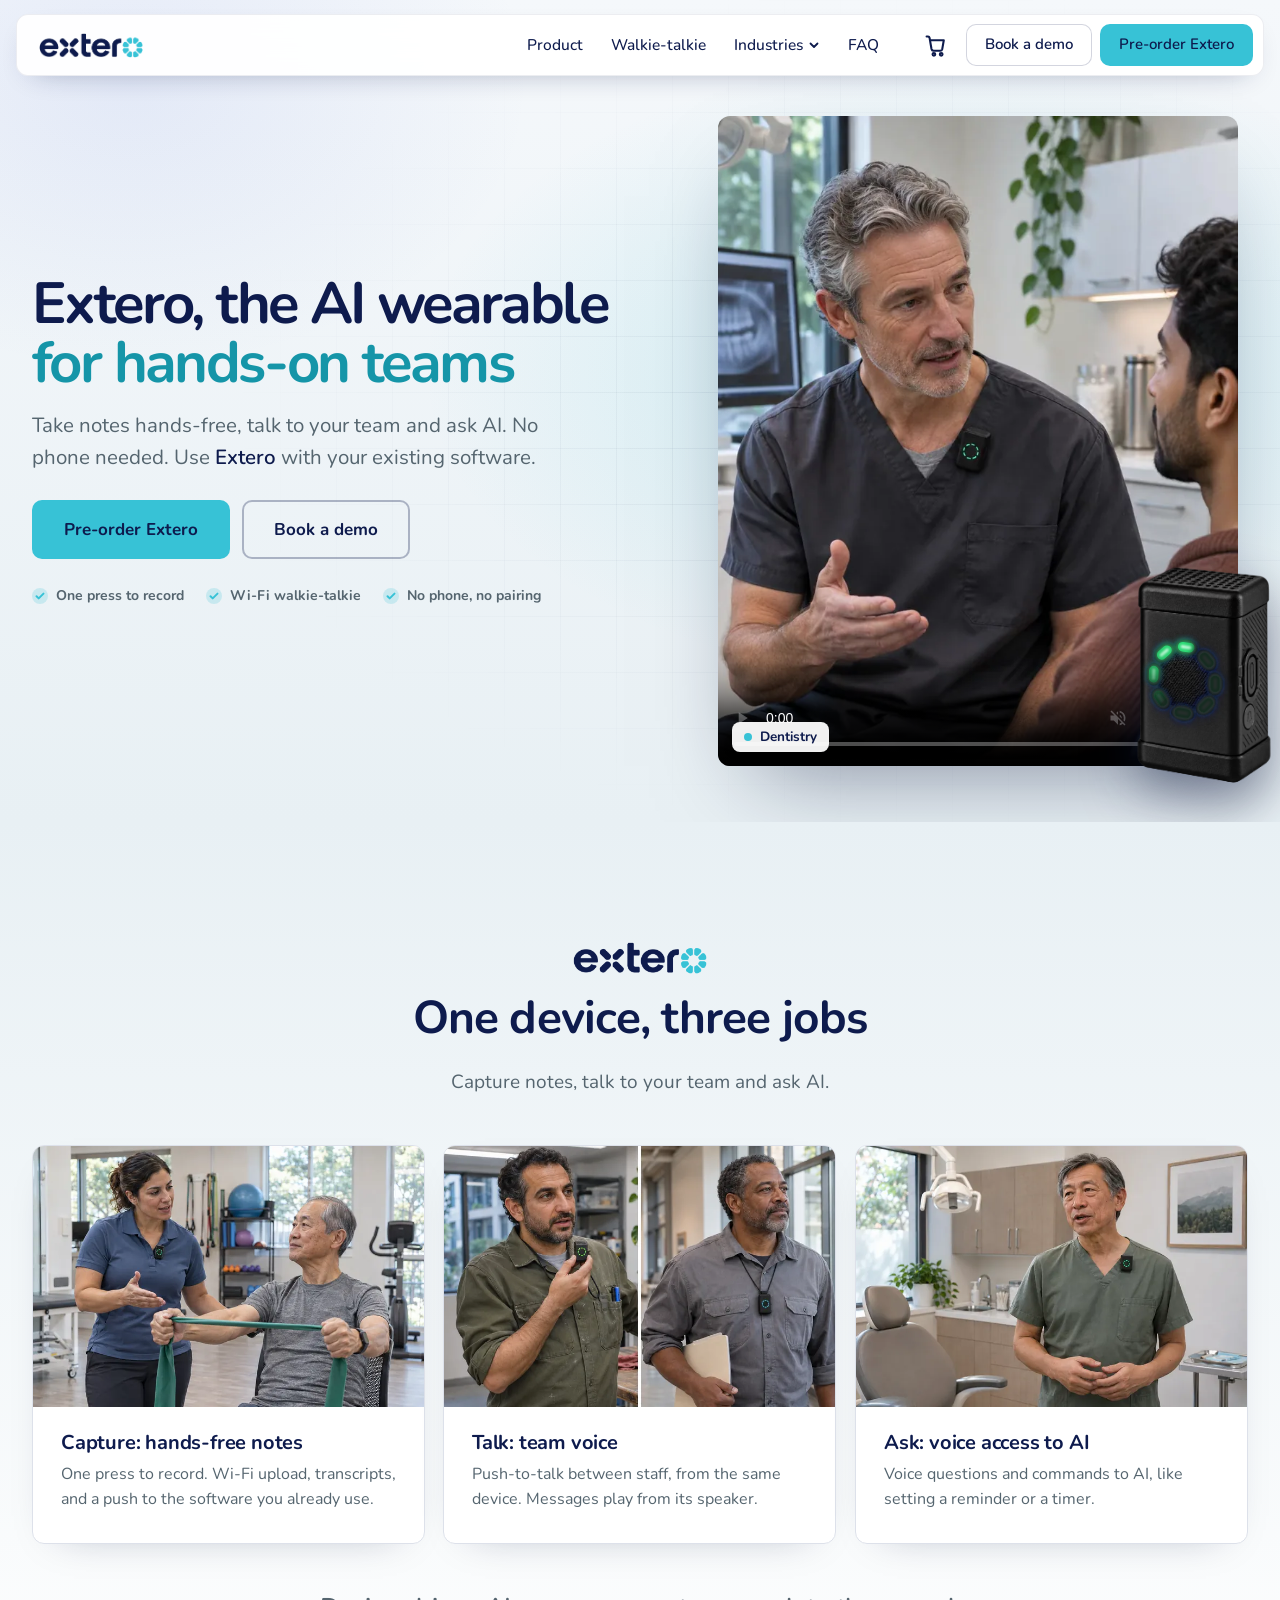
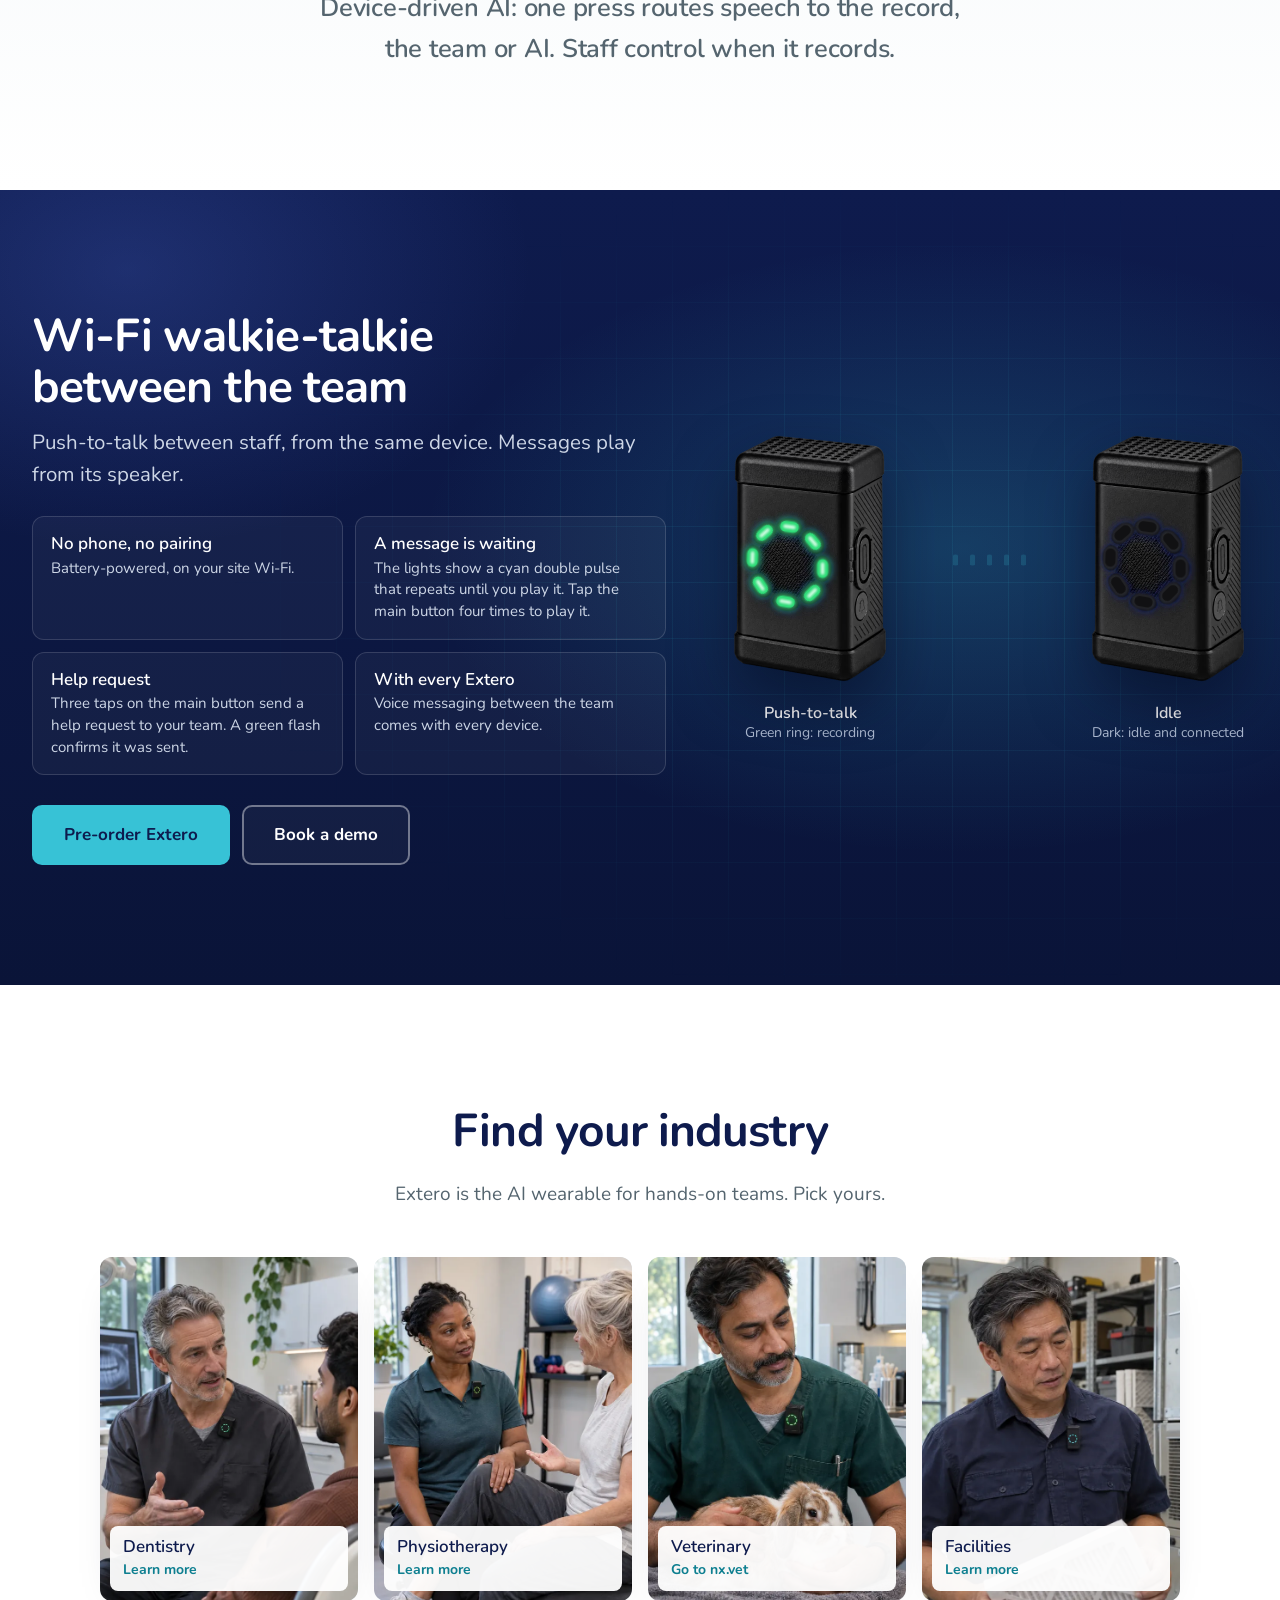
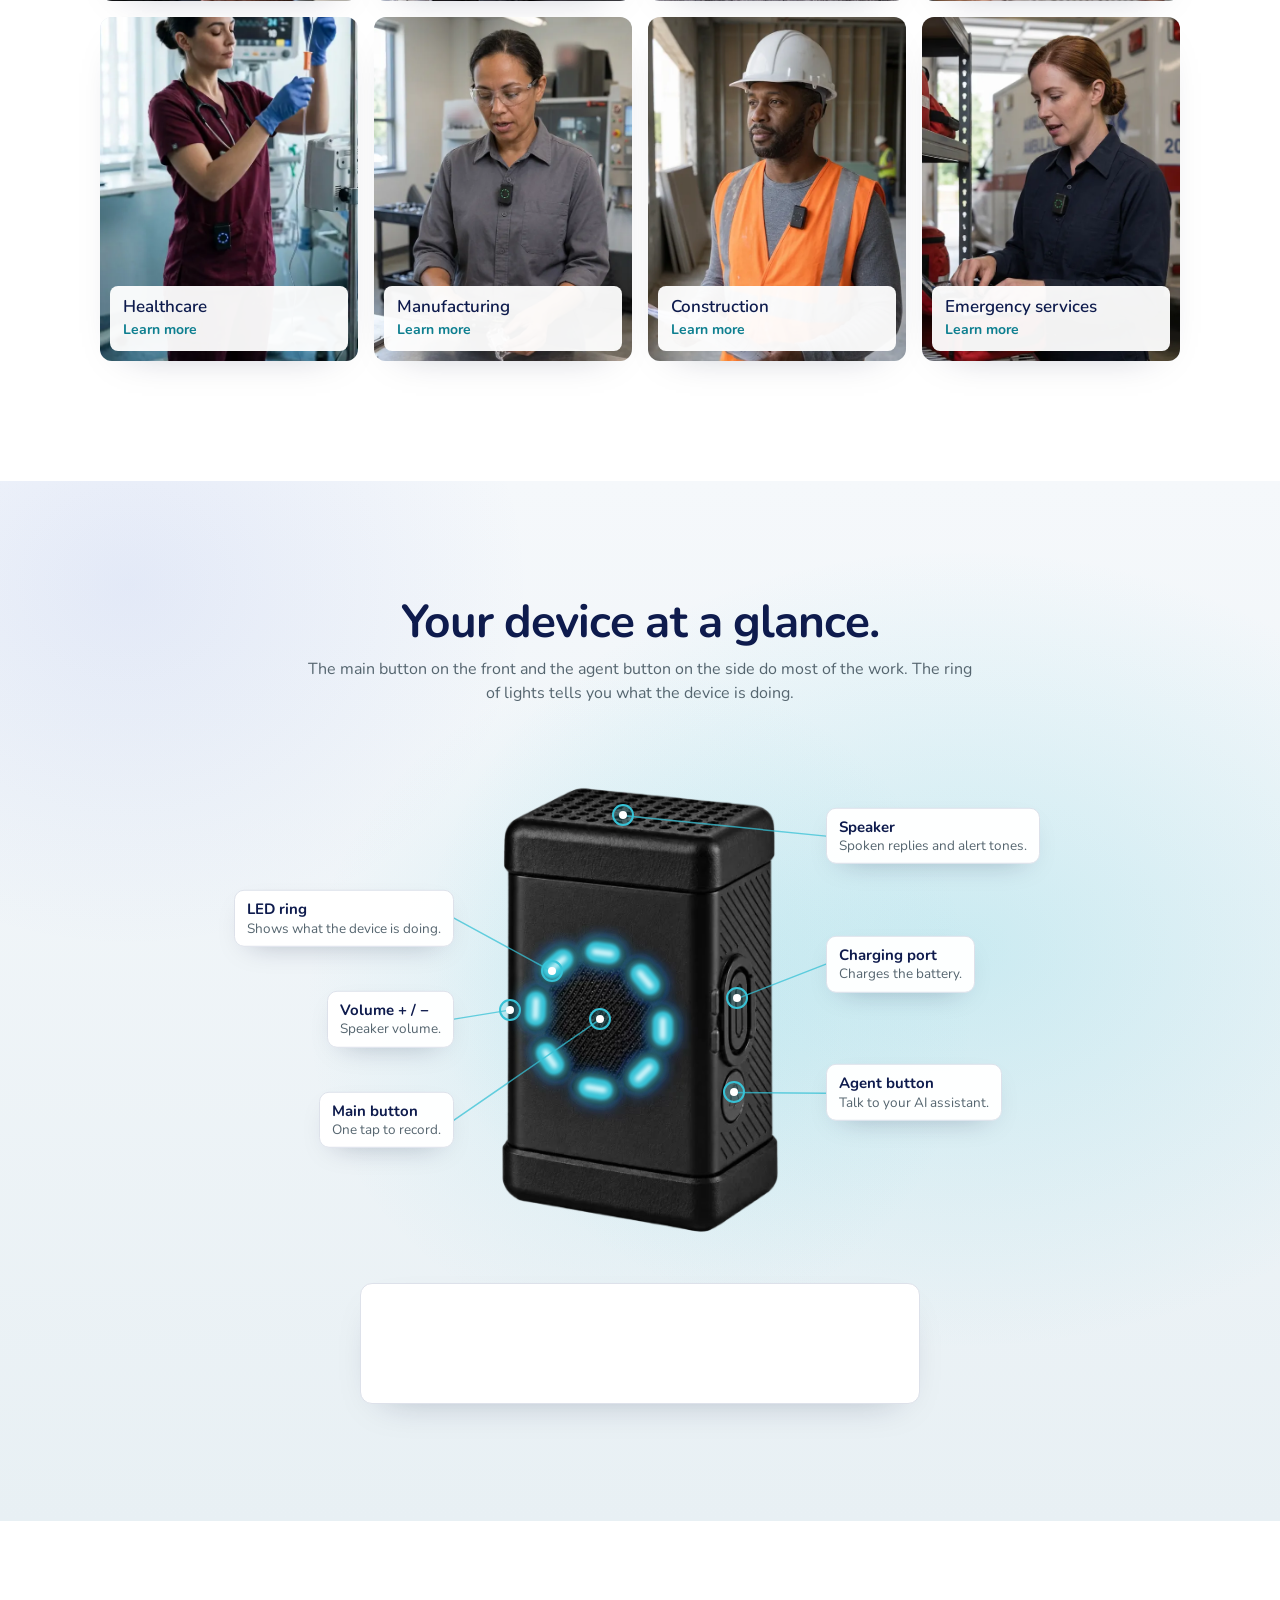
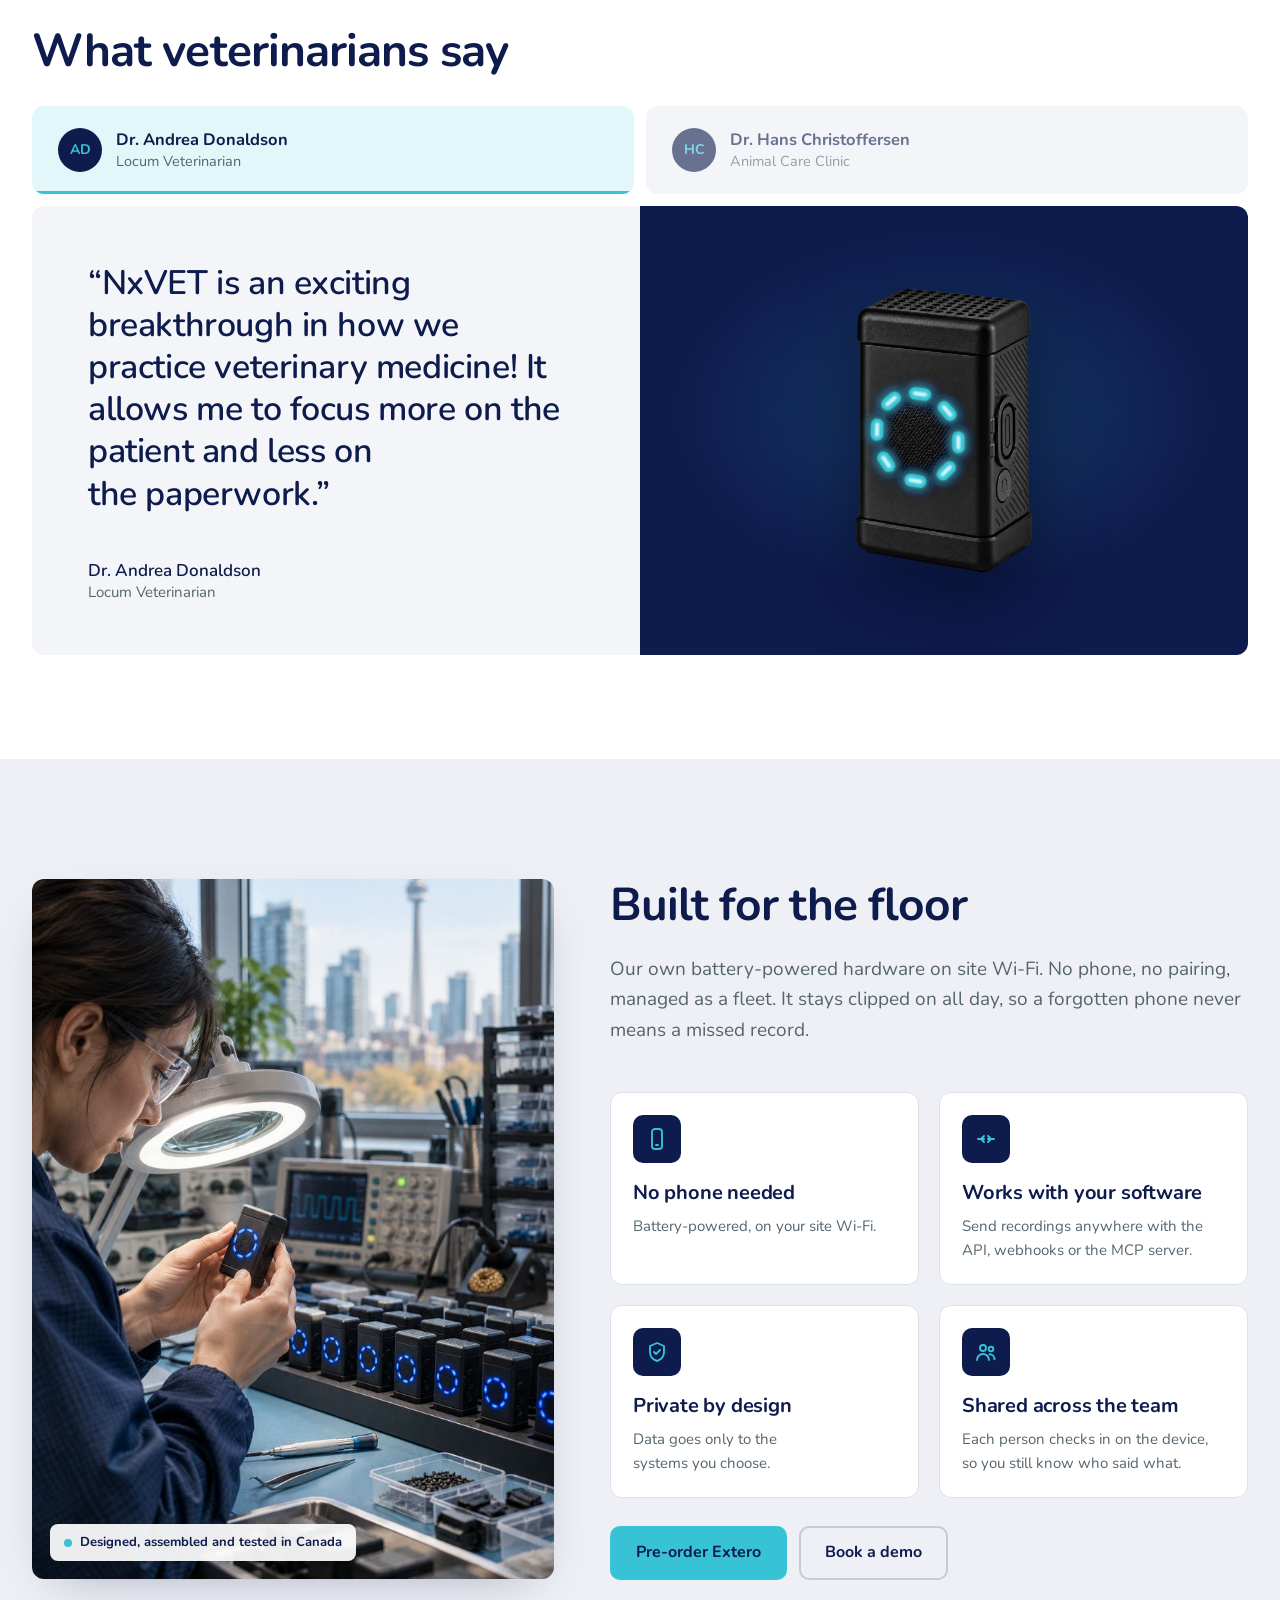
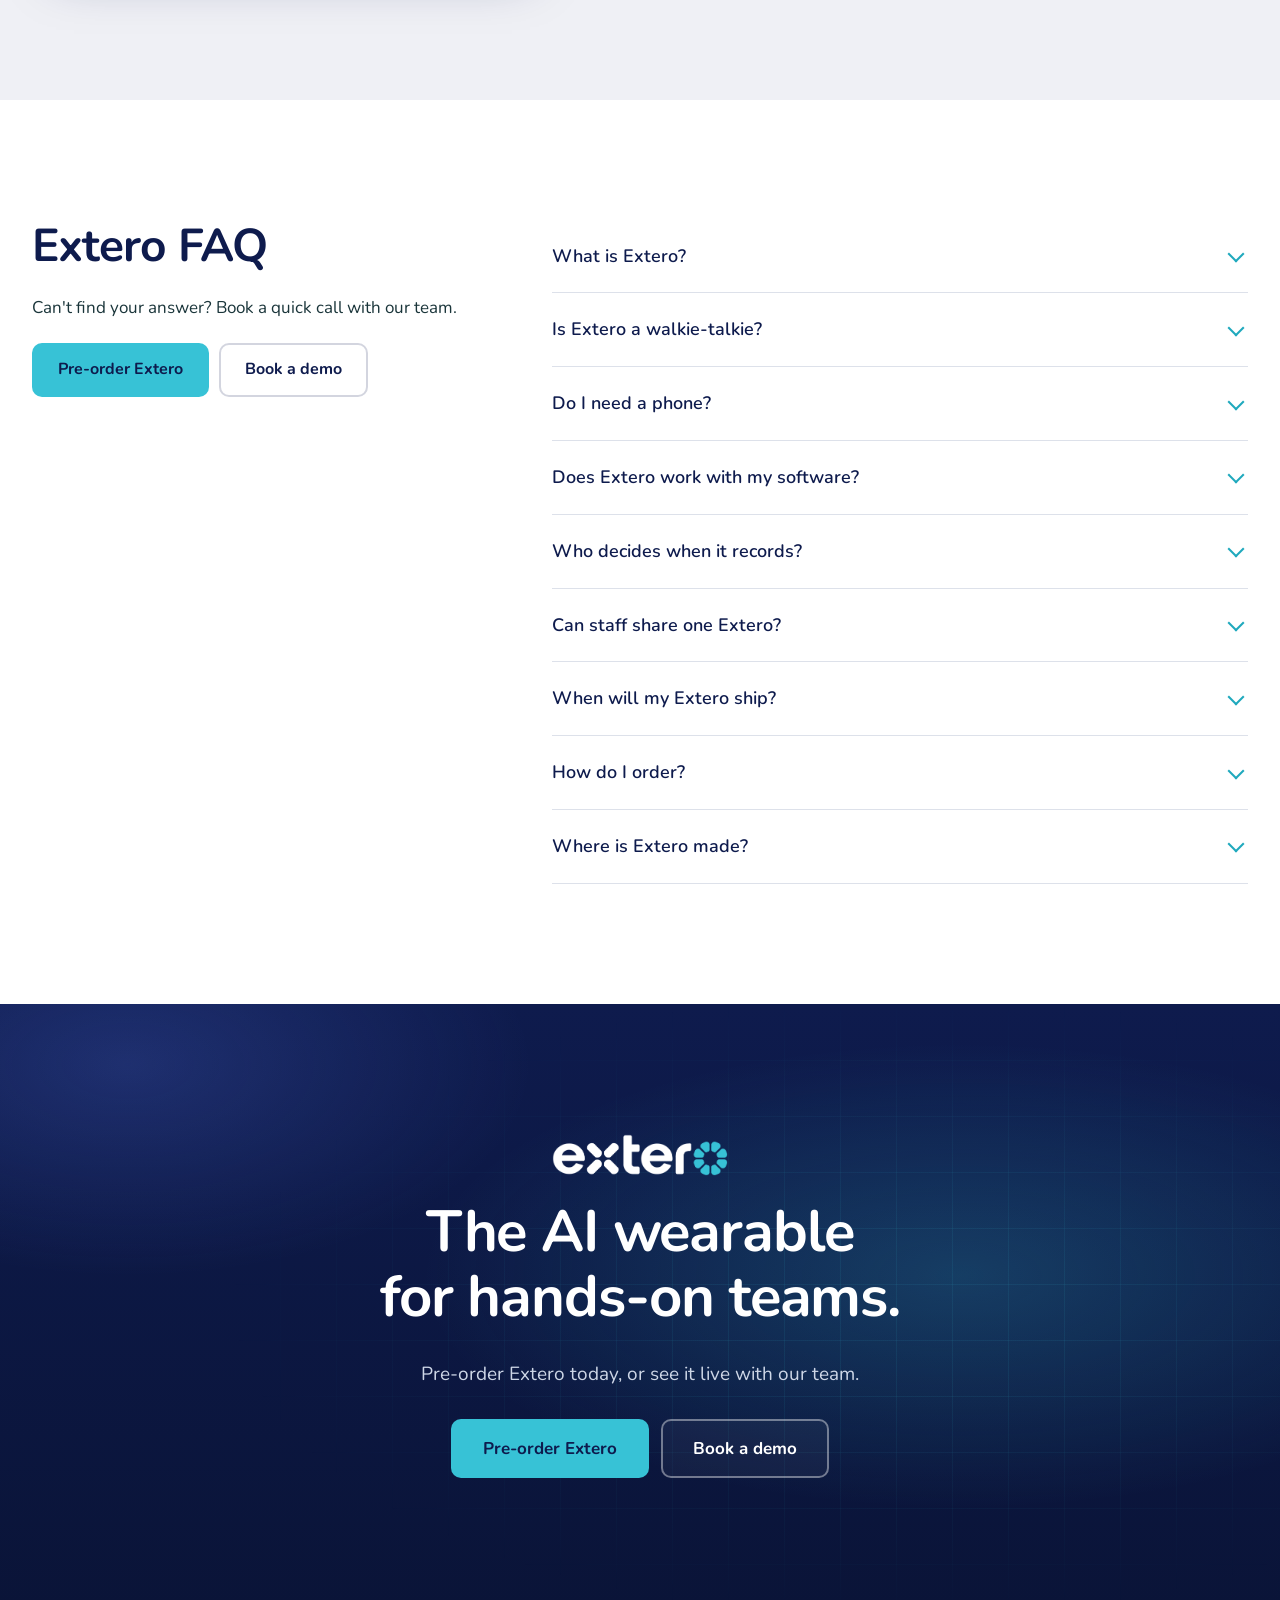
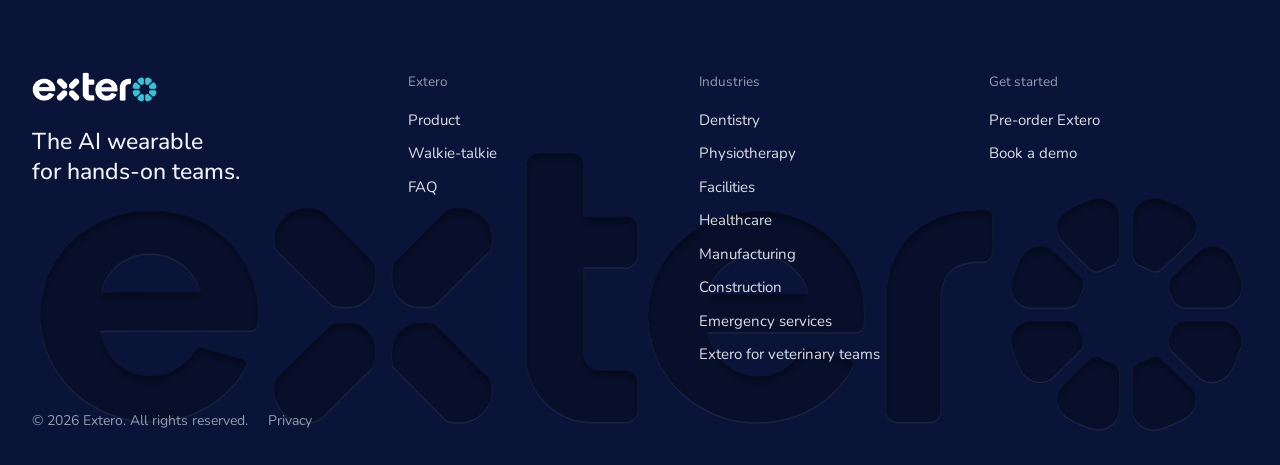
==== commit e34f8969: "Preview: the Extero product picture stays in front of the hero film, green light circling its ring C" ====
--- a/index.html
+++ b/index.html
@@ -35,7 +35,7 @@
 <link rel="stylesheet" href="/assets/theme/nx-extero-theme.css?v=0bd01b08">
 <link rel="stylesheet" href="/assets/theme/nx-extero-home.css?v=05bd329d">
 <link rel="stylesheet" href="/assets/theme/nx-polish.css?v=e7da2233">
-<link rel="stylesheet" href="/css/home.css?v=0f66df05">
+<link rel="stylesheet" href="/css/home.css?v=bf2f3433">
 </head>
 <!--
   extero.ai homepage (task 101). Built on nx.vet's own stylesheets and scripts (verbatim copies in assets/theme/).
@@ -118,9 +118,14 @@
       </ul>
     </div>
     <div class="nxx-hero-media">
-      <figure class="xo-reel">
+      <figure class="xo-reel xo-reel--dev">
         <video muted loop playsinline preload="none" width="720" height="900" poster="/assets/video/hero-poster.webp" data-src="/assets/video/hero-720.mp4" data-src-small="/assets/video/hero-480.mp4" data-poster-small="/assets/video/hero-poster-480.webp" aria-label="Extero worn by a dentist, a physiotherapist, a veterinarian, a facilities manager, a machinist, a site supervisor and a paramedic"></video>
         <figcaption class="xo-reel-tag" aria-hidden="true"><i></i><span data-labels="Dentistry|Physiotherapy|Veterinary|Facilities|Manufacturing|Construction|Emergency services">Dentistry</span></figcaption>
+        <!-- DEV:start  The device stays in front of the film while the photos change (Lucas, 2026-11-25: "extero is always at the
+             same place with green leds rotating so it looks like its working"). The ring shows recording: the masks and the
+             comet of light are the ones of the "at a glance" device further down. Homepage only for now: build.mjs leaves it out of the industry pages. -->
+        <div class="nxx-device xo-reel-dev" data-led="rec"><img class="nxx-device-img" src="/assets/theme/nx-extero-device-480.webp" srcset="/assets/theme/nx-extero-device-320.webp 320w, /assets/theme/nx-extero-device-480.webp 480w" sizes="(max-width: 760px) 96px, 140px" width="760" height="1201" decoding="async" alt="An Extero recording: a green light circles its ring"><span class="nxx-led-base" aria-hidden="true"></span><svg class="nxx-leds" viewBox="0 0 760 1201" aria-hidden="true" focusable="false"><g class="nxx-unlit"><g transform="translate(282.6 450.3) rotate(8)"><rect class="s" x="-62" y="-42" width="124" height="84" rx="42"/><rect class="o" x="-45" y="-26" width="90" height="52" rx="26"/></g><g transform="translate(393.6 520.0) rotate(50)"><rect class="s" x="-62" y="-42" width="124" height="84" rx="42"/><rect class="o" x="-45" y="-26" width="90" height="52" rx="26"/></g><g transform="translate(439.7 648.7) rotate(-90)"><rect class="s" x="-62" y="-42" width="124" height="84" rx="42"/><rect class="o" x="-45" y="-26" width="90" height="52" rx="26"/></g><g transform="translate(390.1 765.0) rotate(-45)"><rect class="s" x="-62" y="-42" width="124" height="84" rx="42"/><rect class="o" x="-45" y="-26" width="90" height="52" rx="26"/></g><g transform="translate(263.8 806.2) rotate(10)"><rect class="s" x="-62" y="-42" width="124" height="84" rx="42"/><rect class="o" x="-45" y="-26" width="90" height="52" rx="26"/></g><g transform="translate(144.2 728.1) rotate(56)"><rect class="s" x="-62" y="-42" width="124" height="84" rx="42"/><rect class="o" x="-45" y="-26" width="90" height="52" rx="26"/></g><g transform="translate(106.7 596.4) rotate(-88)"><rect class="s" x="-62" y="-42" width="124" height="84" rx="42"/><rect class="o" x="-45" y="-26" width="90" height="52" rx="26"/></g><g transform="translate(164.1 479.3) rotate(-41)"><rect class="s" x="-62" y="-42" width="124" height="84" rx="42"/><rect class="o" x="-45" y="-26" width="90" height="52" rx="26"/></g></g><g class="nxx-pill" style="--i:0" transform="translate(282.6 450.3) rotate(8)"><rect class="h" x="-58" y="-38" width="116" height="76" rx="38"/><rect class="b" x="-45" y="-26" width="90" height="52" rx="26"/><rect class="k" x="-30" y="-8" width="60" height="16" rx="8"/></g><g class="nxx-pill" style="--i:1" transform="translate(393.6 520.0) rotate(50)"><rect class="h" x="-58" y="-38" width="116" height="76" rx="38"/><rect class="b" x="-45" y="-26" width="90" height="52" rx="26"/><rect class="k" x="-30" y="-8" width="60" height="16" rx="8"/></g><g class="nxx-pill" style="--i:2" transform="translate(439.7 648.7) rotate(-90)"><rect class="h" x="-58" y="-38" width="116" height="76" rx="38"/><rect class="b" x="-45" y="-26" width="90" height="52" rx="26"/><rect class="k" x="-30" y="-8" width="60" height="16" rx="8"/></g><g class="nxx-pill" style="--i:3" transform="translate(390.1 765.0) rotate(-45)"><rect class="h" x="-58" y="-38" width="116" height="76" rx="38"/><rect class="b" x="-45" y="-26" width="90" height="52" rx="26"/><rect class="k" x="-30" y="-8" width="60" height="16" rx="8"/></g><g class="nxx-pill" style="--i:4" transform="translate(263.8 806.2) rotate(10)"><rect class="h" x="-58" y="-38" width="116" height="76" rx="38"/><rect class="b" x="-45" y="-26" width="90" height="52" rx="26"/><rect class="k" x="-30" y="-8" width="60" height="16" rx="8"/></g><g class="nxx-pill" style="--i:5" transform="translate(144.2 728.1) rotate(56)"><rect class="h" x="-58" y="-38" width="116" height="76" rx="38"/><rect class="b" x="-45" y="-26" width="90" height="52" rx="26"/><rect class="k" x="-30" y="-8" width="60" height="16" rx="8"/></g><g class="nxx-pill" style="--i:6" transform="translate(106.7 596.4) rotate(-88)"><rect class="h" x="-58" y="-38" width="116" height="76" rx="38"/><rect class="b" x="-45" y="-26" width="90" height="52" rx="26"/><rect class="k" x="-30" y="-8" width="60" height="16" rx="8"/></g><g class="nxx-pill" style="--i:7" transform="translate(164.1 479.3) rotate(-41)"><rect class="h" x="-58" y="-38" width="116" height="76" rx="38"/><rect class="b" x="-45" y="-26" width="90" height="52" rx="26"/><rect class="k" x="-30" y="-8" width="60" height="16" rx="8"/></g><g class="nxx-sweep"><g class="h" mask="url(#nxx-sweep-h)"><use href="#nxx-comet"/></g><g class="b" mask="url(#nxx-sweep-b)"><use href="#nxx-comet"/></g><g class="k" mask="url(#nxx-sweep-k)"><use href="#nxx-comet"/></g></g></svg></div>
+        <!-- DEV:end -->
       </figure>
     </div>
   </div>
@@ -523,7 +528,7 @@
 <script type="application/ld+json">{"@context": "https://schema.org", "@type": "WebSite", "name": "Extero", "url": "https://extero.ai/"}</script>
 <script type="application/ld+json">{"@context": "https://schema.org", "@type": "FAQPage", "mainEntity": [{"@type": "Question", "name": "What is Extero?", "acceptedAnswer": {"@type": "Answer", "text": "Extero is the AI wearable for hands-on teams. It clips on, with a microphone and a speaker built in. Take notes hands-free, talk to your team and ask AI. No phone needed."}}, {"@type": "Question", "name": "Is Extero a walkie-talkie?", "acceptedAnswer": {"@type": "Answer", "text": "Yes. Push-to-talk between staff, from the same device, on your site Wi-Fi. Messages play from its speaker."}}, {"@type": "Question", "name": "Do I need a phone?", "acceptedAnswer": {"@type": "Answer", "text": "No. Extero is battery-powered and works on your site Wi-Fi, with no phone and no pairing."}}, {"@type": "Question", "name": "Does Extero work with my software?", "acceptedAnswer": {"@type": "Answer", "text": "Yes. Use Extero with your existing software: you can send recordings anywhere with the API, webhooks or the MCP server."}}, {"@type": "Question", "name": "Who decides when it records?", "acceptedAnswer": {"@type": "Answer", "text": "Your staff. One press routes speech to the record, the team or AI. Staff control when it records."}}, {"@type": "Question", "name": "Can staff share one Extero?", "acceptedAnswer": {"@type": "Answer", "text": "Yes. Each person checks in on the device, so you still know who said what."}}, {"@type": "Question", "name": "When will my Extero ship?", "acceptedAnswer": {"@type": "Answer", "text": "Extero is on pre-order: your order joins our next shipping batch, and we email you tracking as soon as it ships."}}, {"@type": "Question", "name": "How do I order?", "acceptedAnswer": {"@type": "Answer", "text": "On the Extero page, choose your billing period and number of devices, then continue to checkout. You enter your shipping address, pick a delivery option and pay by card on our secure Stripe checkout."}}, {"@type": "Question", "name": "Where is Extero made?", "acceptedAnswer": {"@type": "Answer", "text": "Extero is designed, assembled and tested in Canada."}}]}</script>
 <script src="/js/analytics.js?v=6c5a298e" defer></script>
-<script src="/js/site.js?v=1f452d80" defer></script>
+<script src="/js/site.js?v=05cc7e2f" defer></script>
 <script src="/assets/theme/nx-extero-home.js?v=ea100799" defer></script>
 <script src="/assets/theme/nx-polish.js?v=60e5123d" defer></script>
 <script src="/js/widows.js?v=6cb4b8d7" defer></script>
--- a/css/home.css
+++ b/css/home.css
@@ -22,6 +22,15 @@
 @keyframes xo-reel-in{from{transform:scale(1.07)}to{transform:none}}
 .xo-reel-tag{position:absolute;left:14px;bottom:14px;display:inline-flex;align-items:center;gap:8px;padding:7px 12px;border-radius:8px;background:rgba(255,255,255,.94);color:var(--navy);font-size:13.5px;font-weight:700;line-height:1.2}
 .xo-reel-tag i{width:8px;height:8px;border-radius:50%;background:var(--cyan);flex:none}
+/* The device in front of the film (homepage): it stays put while the photos change behind it, its ring showing a recording.
+   The frame no longer clips, so the device can stand over the corner; the film keeps the rounded corners itself. */
+.xo-reel--dev{overflow:visible;background:none}
+.xo-reel--dev>video{border-radius:12px;background:#dfe6ec}
+.xo-reel-dev{--dw:27%;position:absolute;right:-7%;bottom:-3%;z-index:1;filter:drop-shadow(0 22px 26px rgba(10,20,56,.5));pointer-events:none}
+@media (prefers-reduced-motion:no-preference){.xo-reel-dev{animation:xo-dev-in 1s var(--ease) .7s both}}
+@keyframes xo-dev-in{from{opacity:0;transform:translate3d(0,22px,0)}to{opacity:1;transform:none}}
+/* No motion wanted: every light steady green instead of the circling one */
+@media (prefers-reduced-motion:reduce){.xo-reel-dev .nxx-pill{opacity:1!important}.xo-reel-dev .nxx-sweep{opacity:0!important}}
 
 /* ---------- Three jobs: centred head on this page ---------- */
 .xo .nxx-jobs .nxh-section-head{margin-inline:auto;text-align:center}
@@ -98,6 +107,7 @@
   .nxx.xo .nxx-hero{padding:100px 0 48px}
   .nxx.xo .nxx-hero h1{font-size:min(44px,9.6cqi)}
   .xo-reel{width:min(100%,380px);min-width:0}
+  .xo-reel-dev{--dw:25%;right:-10px;bottom:-3%}
   .xo-talk-list{grid-template-columns:1fr}
   .xo-talk-unit .nxx-device{--dw:min(27vw,120px)}
   .xo-ind-grid{grid-auto-flow:column;grid-template-columns:none;grid-auto-columns:62%;overflow-x:auto;scroll-snap-type:x proximity;scroll-padding-inline:16px;scrollbar-width:none;margin-inline:-16px;padding:4px 16px 14px}
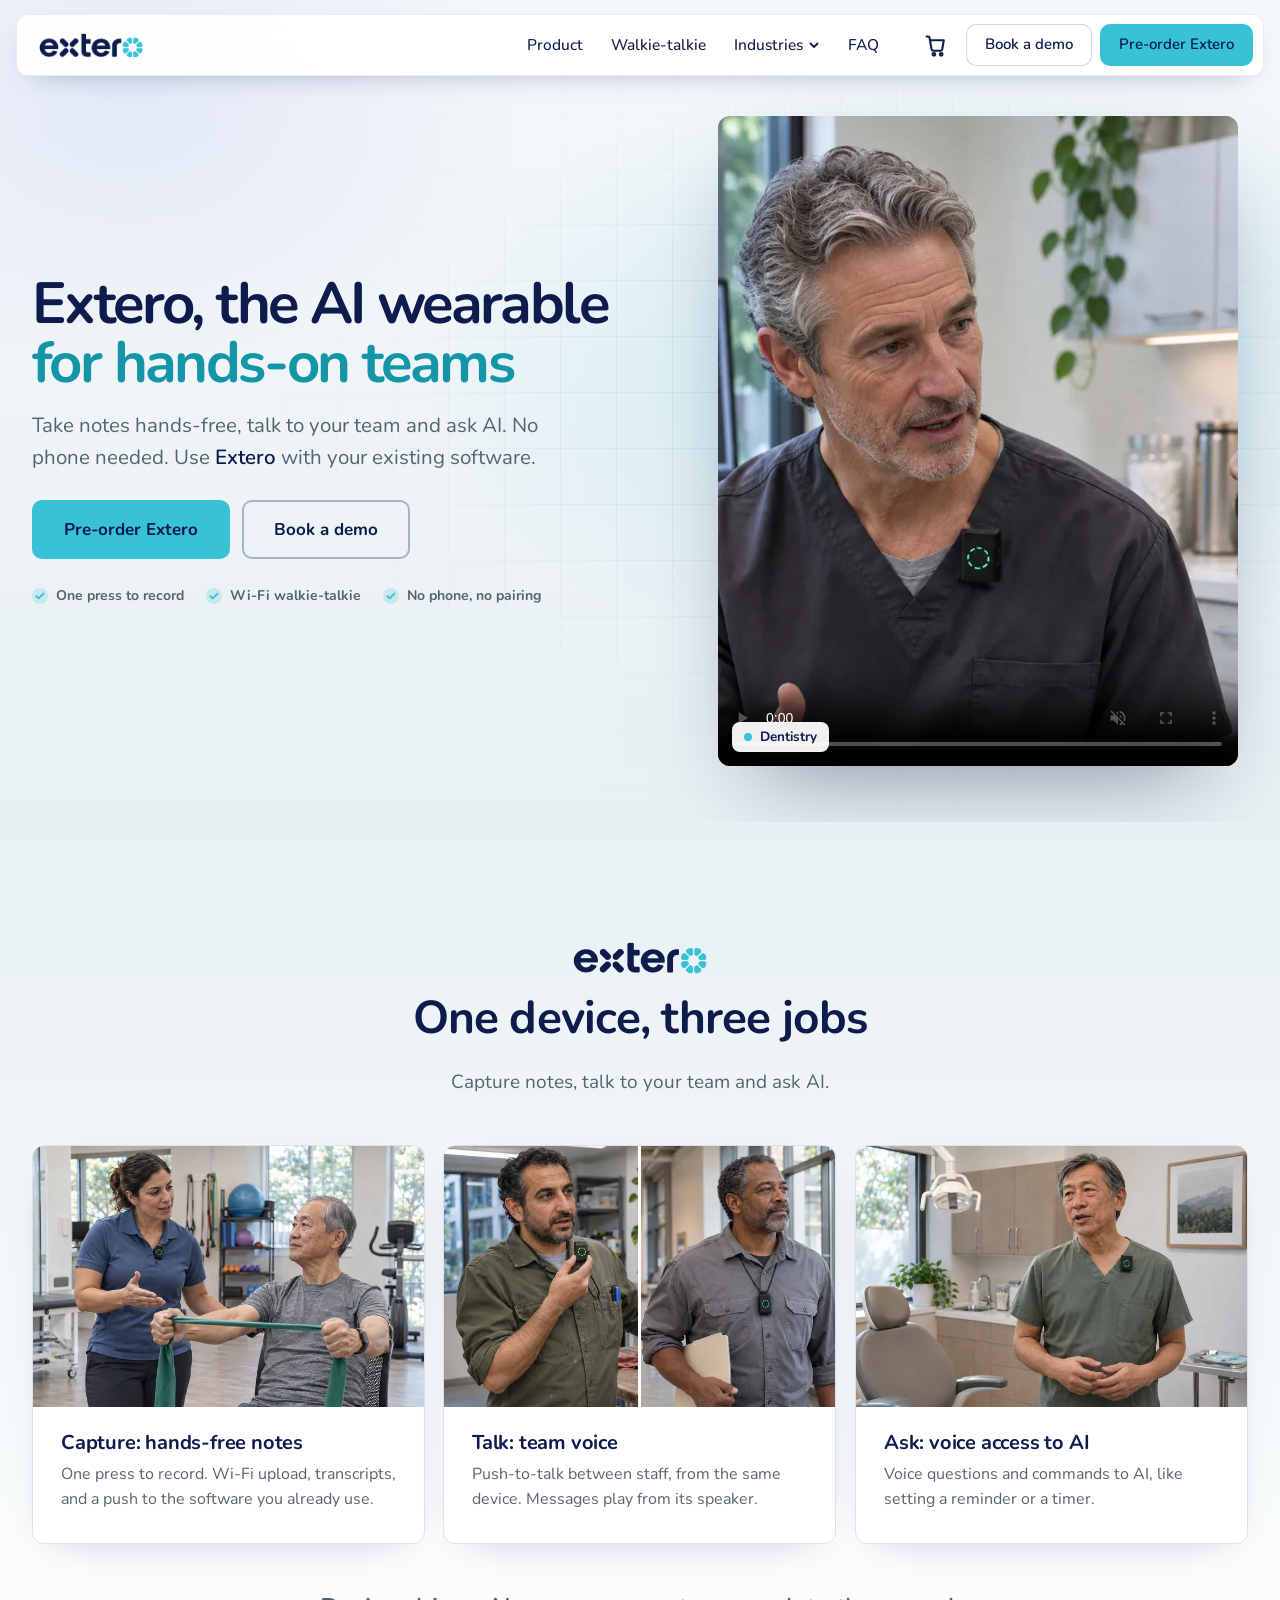
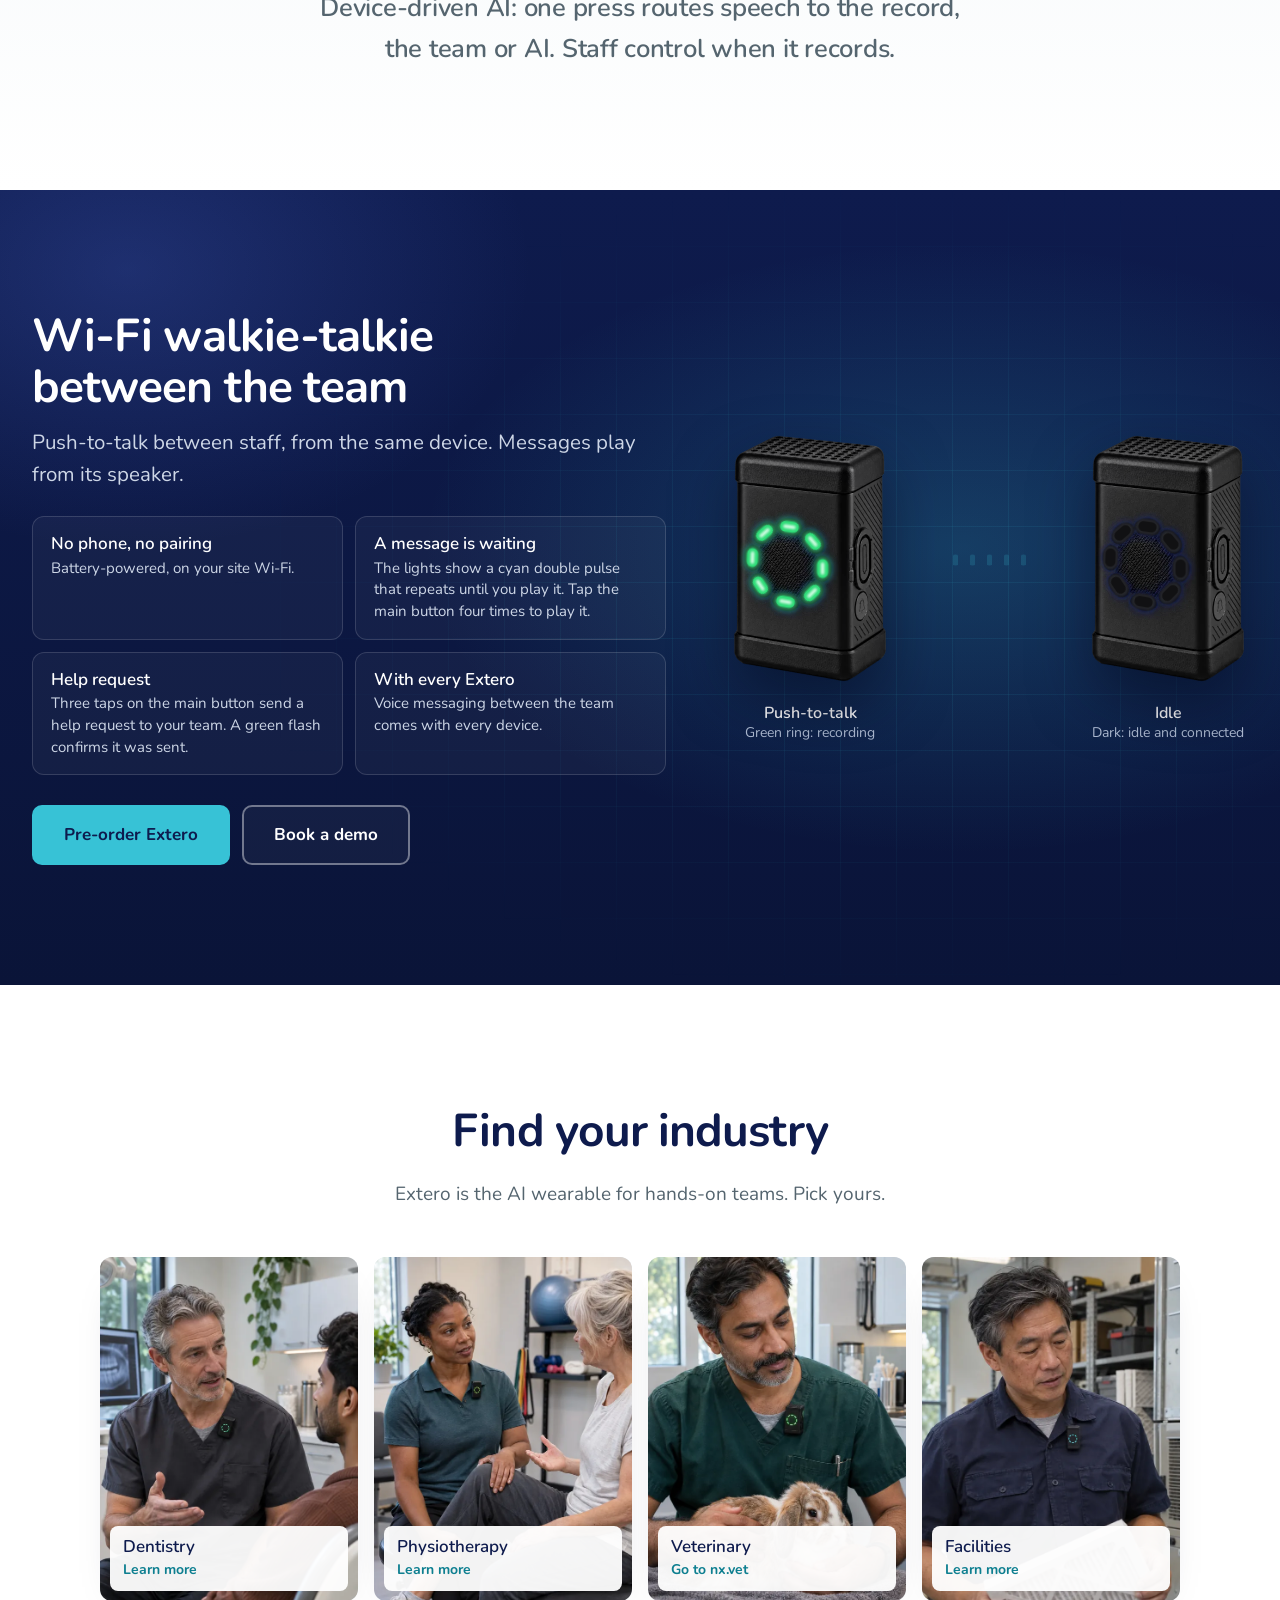
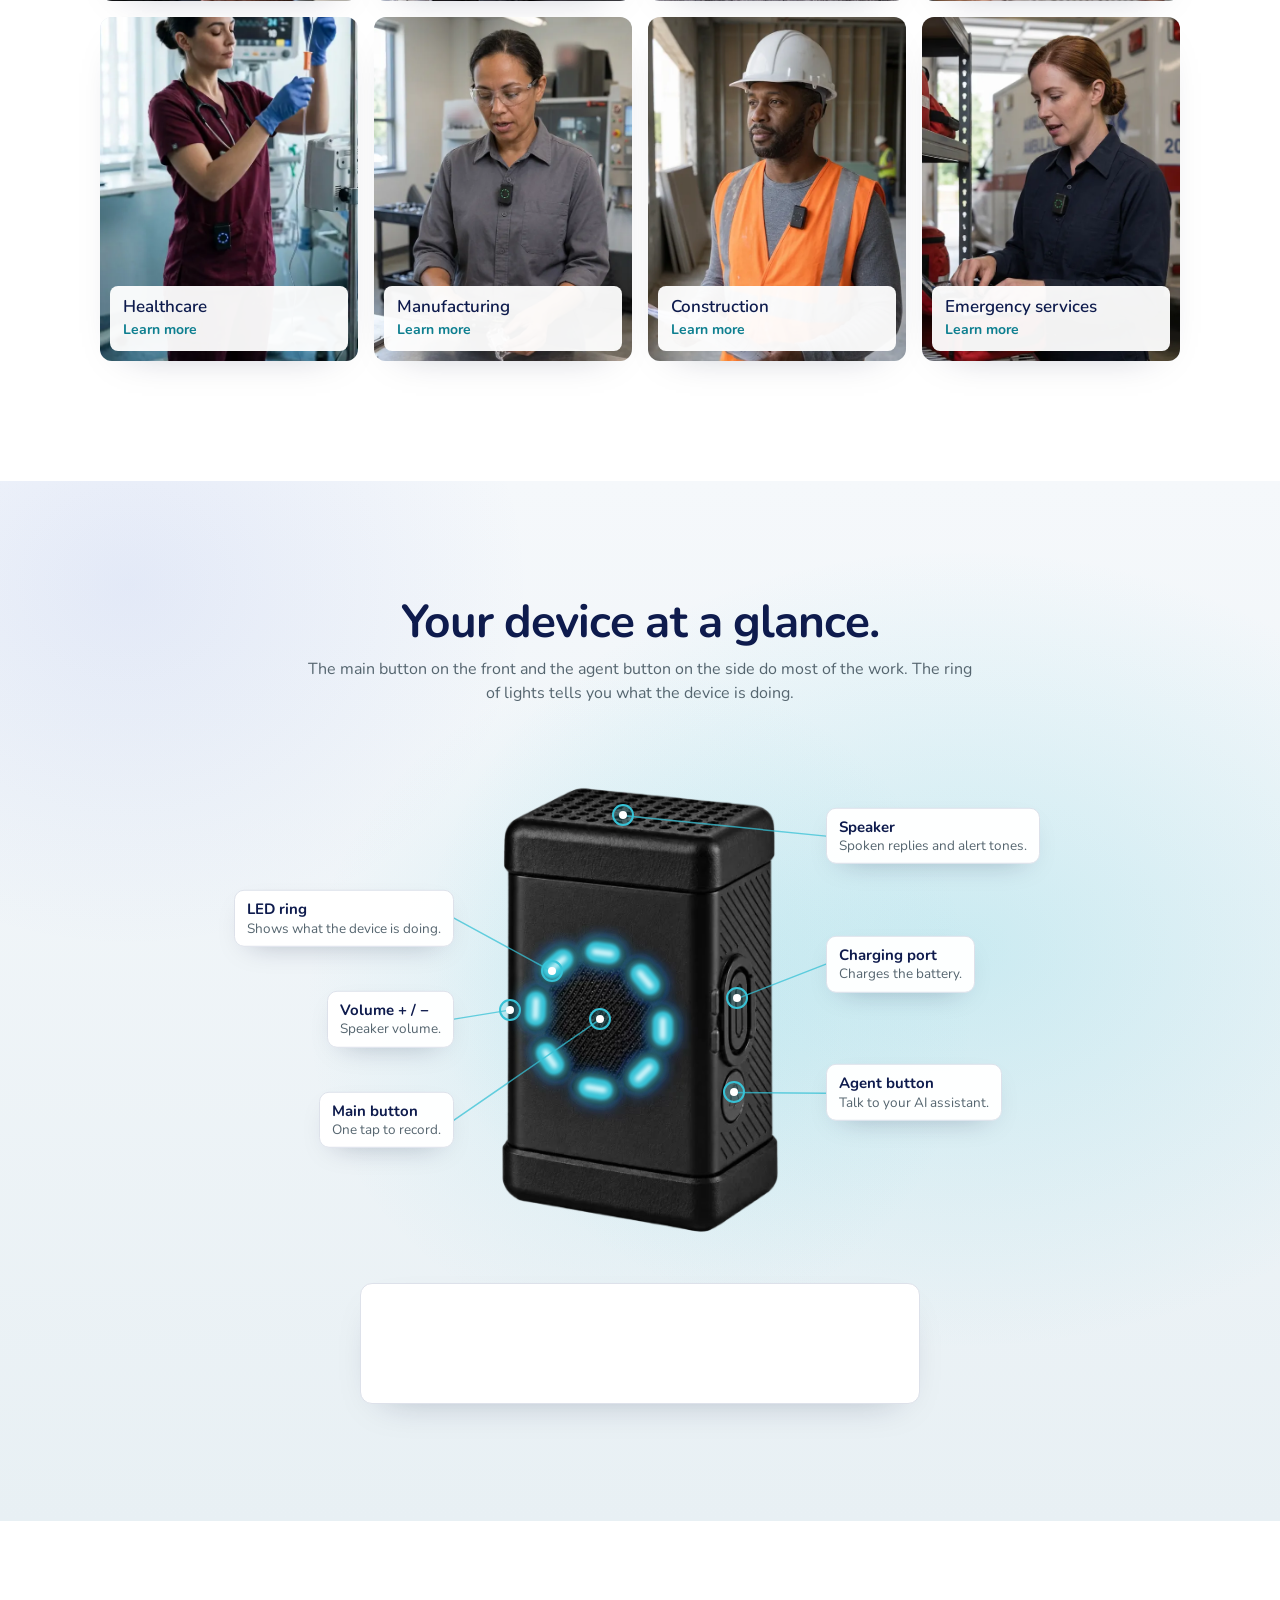
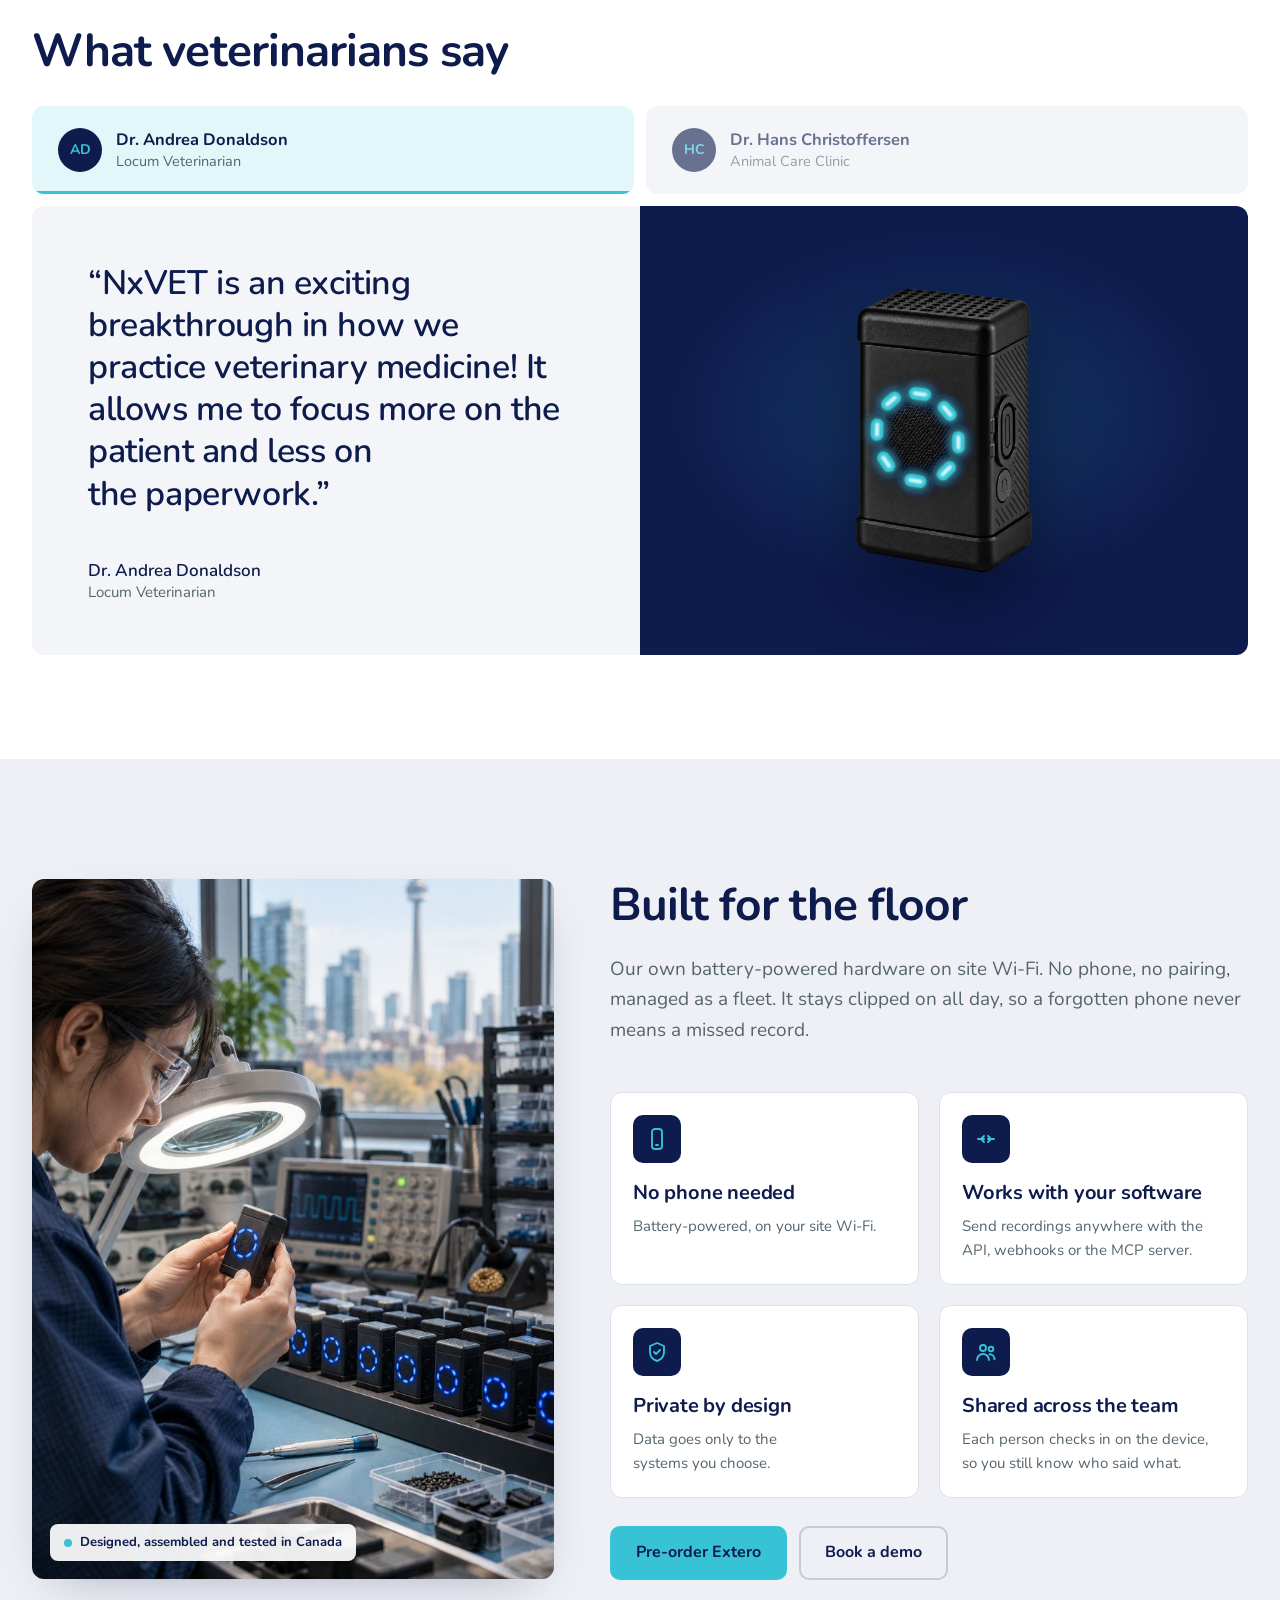
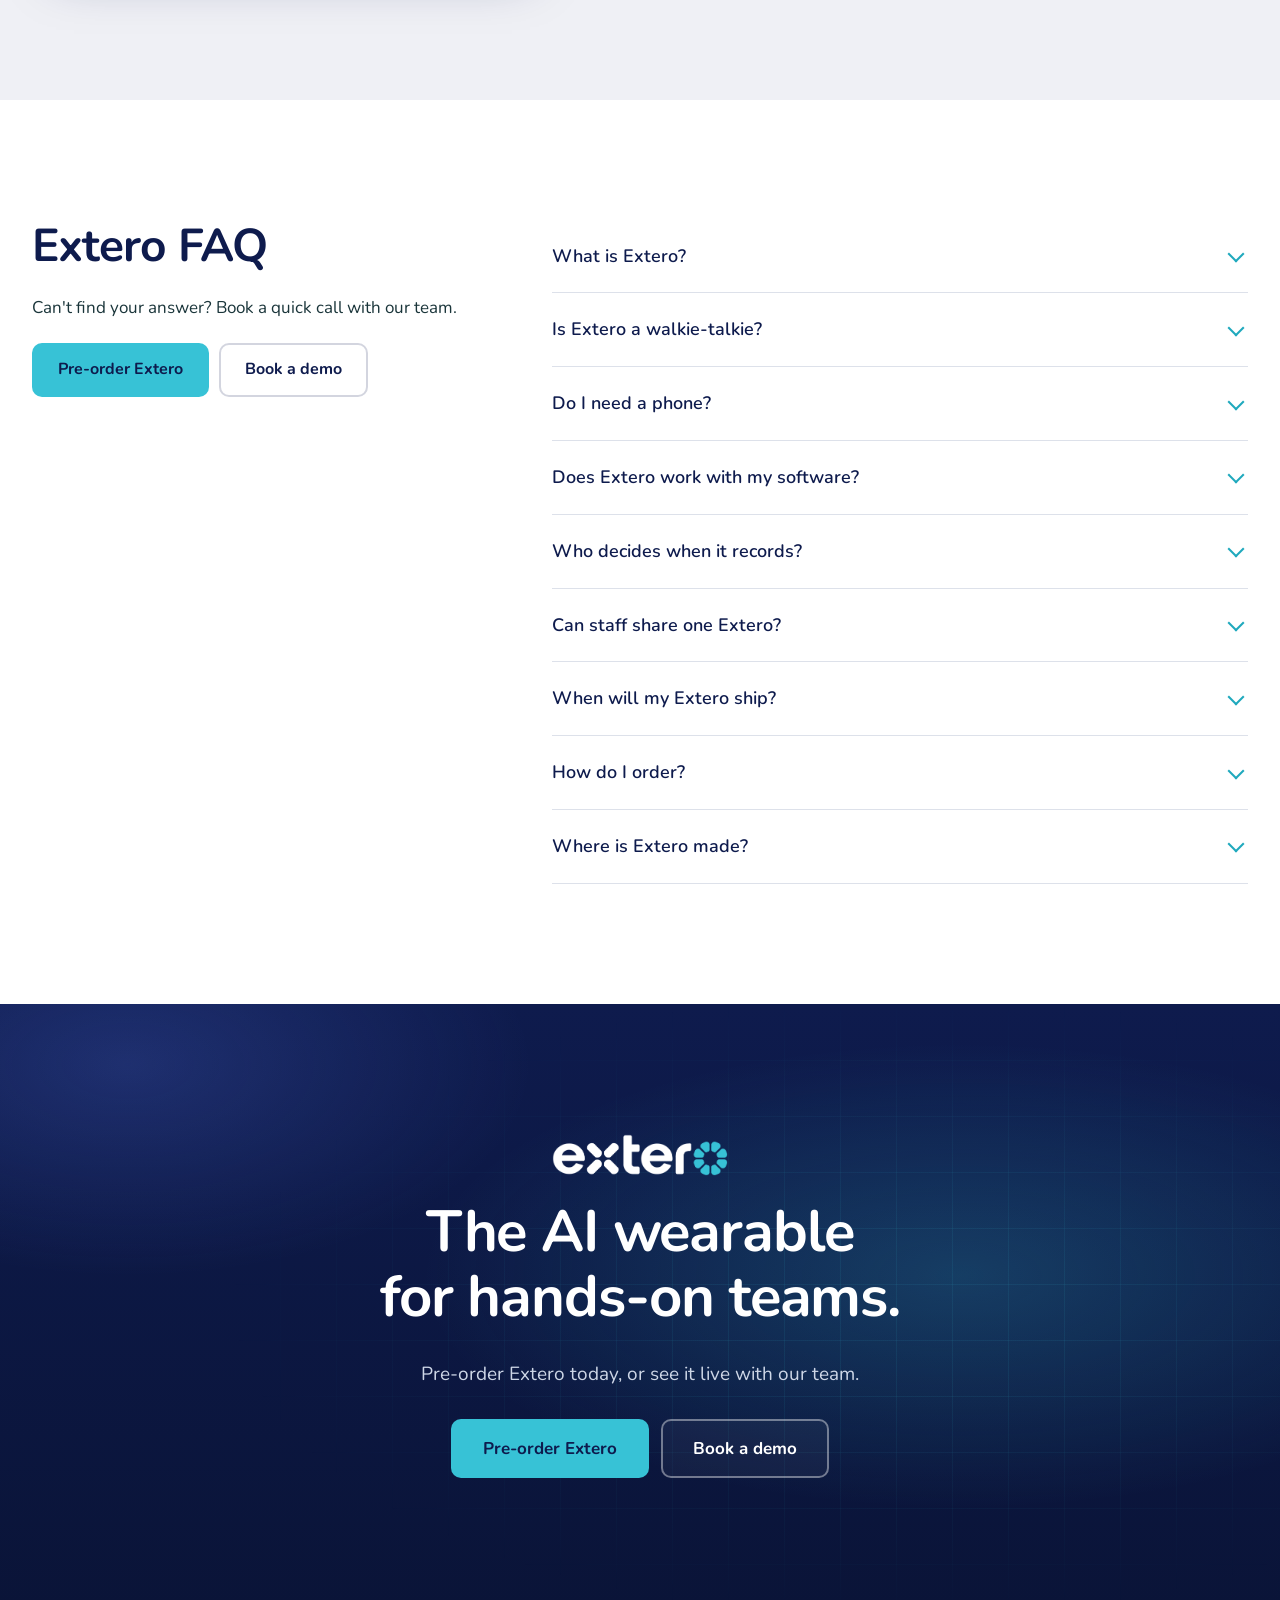
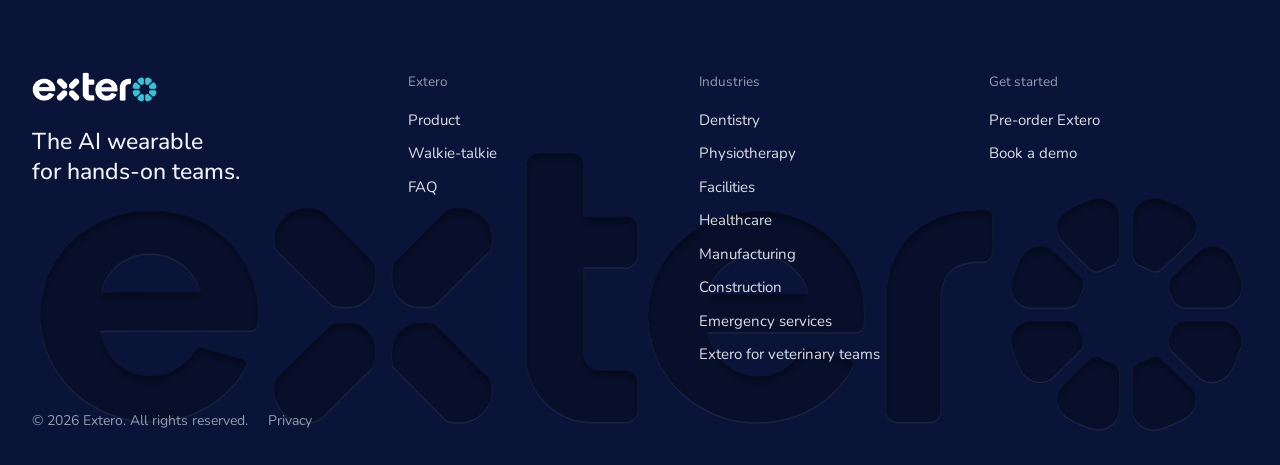
==== commit e0ed6cc3: "Preview: hero film with the worn Extero at the same place in every photo; the added device is out Co" ====
--- a/index.html
+++ b/index.html
@@ -35,7 +35,7 @@
 <link rel="stylesheet" href="/assets/theme/nx-extero-theme.css?v=0bd01b08">
 <link rel="stylesheet" href="/assets/theme/nx-extero-home.css?v=05bd329d">
 <link rel="stylesheet" href="/assets/theme/nx-polish.css?v=e7da2233">
-<link rel="stylesheet" href="/css/home.css?v=bf2f3433">
+<link rel="stylesheet" href="/css/home.css?v=0f66df05">
 </head>
 <!--
   extero.ai homepage (task 101). Built on nx.vet's own stylesheets and scripts (verbatim copies in assets/theme/).
@@ -118,14 +118,9 @@
       </ul>
     </div>
     <div class="nxx-hero-media">
-      <figure class="xo-reel xo-reel--dev">
+      <figure class="xo-reel">
         <video muted loop playsinline preload="none" width="720" height="900" poster="/assets/video/hero-poster.webp" data-src="/assets/video/hero-720.mp4" data-src-small="/assets/video/hero-480.mp4" data-poster-small="/assets/video/hero-poster-480.webp" aria-label="Extero worn by a dentist, a physiotherapist, a veterinarian, a facilities manager, a machinist, a site supervisor and a paramedic"></video>
         <figcaption class="xo-reel-tag" aria-hidden="true"><i></i><span data-labels="Dentistry|Physiotherapy|Veterinary|Facilities|Manufacturing|Construction|Emergency services">Dentistry</span></figcaption>
-        <!-- DEV:start  The device stays in front of the film while the photos change (Lucas, 2026-11-25: "extero is always at the
-             same place with green leds rotating so it looks like its working"). The ring shows recording: the masks and the
-             comet of light are the ones of the "at a glance" device further down. Homepage only for now: build.mjs leaves it out of the industry pages. -->
-        <div class="nxx-device xo-reel-dev" data-led="rec"><img class="nxx-device-img" src="/assets/theme/nx-extero-device-480.webp" srcset="/assets/theme/nx-extero-device-320.webp 320w, /assets/theme/nx-extero-device-480.webp 480w" sizes="(max-width: 760px) 96px, 140px" width="760" height="1201" decoding="async" alt="An Extero recording: a green light circles its ring"><span class="nxx-led-base" aria-hidden="true"></span><svg class="nxx-leds" viewBox="0 0 760 1201" aria-hidden="true" focusable="false"><g class="nxx-unlit"><g transform="translate(282.6 450.3) rotate(8)"><rect class="s" x="-62" y="-42" width="124" height="84" rx="42"/><rect class="o" x="-45" y="-26" width="90" height="52" rx="26"/></g><g transform="translate(393.6 520.0) rotate(50)"><rect class="s" x="-62" y="-42" width="124" height="84" rx="42"/><rect class="o" x="-45" y="-26" width="90" height="52" rx="26"/></g><g transform="translate(439.7 648.7) rotate(-90)"><rect class="s" x="-62" y="-42" width="124" height="84" rx="42"/><rect class="o" x="-45" y="-26" width="90" height="52" rx="26"/></g><g transform="translate(390.1 765.0) rotate(-45)"><rect class="s" x="-62" y="-42" width="124" height="84" rx="42"/><rect class="o" x="-45" y="-26" width="90" height="52" rx="26"/></g><g transform="translate(263.8 806.2) rotate(10)"><rect class="s" x="-62" y="-42" width="124" height="84" rx="42"/><rect class="o" x="-45" y="-26" width="90" height="52" rx="26"/></g><g transform="translate(144.2 728.1) rotate(56)"><rect class="s" x="-62" y="-42" width="124" height="84" rx="42"/><rect class="o" x="-45" y="-26" width="90" height="52" rx="26"/></g><g transform="translate(106.7 596.4) rotate(-88)"><rect class="s" x="-62" y="-42" width="124" height="84" rx="42"/><rect class="o" x="-45" y="-26" width="90" height="52" rx="26"/></g><g transform="translate(164.1 479.3) rotate(-41)"><rect class="s" x="-62" y="-42" width="124" height="84" rx="42"/><rect class="o" x="-45" y="-26" width="90" height="52" rx="26"/></g></g><g class="nxx-pill" style="--i:0" transform="translate(282.6 450.3) rotate(8)"><rect class="h" x="-58" y="-38" width="116" height="76" rx="38"/><rect class="b" x="-45" y="-26" width="90" height="52" rx="26"/><rect class="k" x="-30" y="-8" width="60" height="16" rx="8"/></g><g class="nxx-pill" style="--i:1" transform="translate(393.6 520.0) rotate(50)"><rect class="h" x="-58" y="-38" width="116" height="76" rx="38"/><rect class="b" x="-45" y="-26" width="90" height="52" rx="26"/><rect class="k" x="-30" y="-8" width="60" height="16" rx="8"/></g><g class="nxx-pill" style="--i:2" transform="translate(439.7 648.7) rotate(-90)"><rect class="h" x="-58" y="-38" width="116" height="76" rx="38"/><rect class="b" x="-45" y="-26" width="90" height="52" rx="26"/><rect class="k" x="-30" y="-8" width="60" height="16" rx="8"/></g><g class="nxx-pill" style="--i:3" transform="translate(390.1 765.0) rotate(-45)"><rect class="h" x="-58" y="-38" width="116" height="76" rx="38"/><rect class="b" x="-45" y="-26" width="90" height="52" rx="26"/><rect class="k" x="-30" y="-8" width="60" height="16" rx="8"/></g><g class="nxx-pill" style="--i:4" transform="translate(263.8 806.2) rotate(10)"><rect class="h" x="-58" y="-38" width="116" height="76" rx="38"/><rect class="b" x="-45" y="-26" width="90" height="52" rx="26"/><rect class="k" x="-30" y="-8" width="60" height="16" rx="8"/></g><g class="nxx-pill" style="--i:5" transform="translate(144.2 728.1) rotate(56)"><rect class="h" x="-58" y="-38" width="116" height="76" rx="38"/><rect class="b" x="-45" y="-26" width="90" height="52" rx="26"/><rect class="k" x="-30" y="-8" width="60" height="16" rx="8"/></g><g class="nxx-pill" style="--i:6" transform="translate(106.7 596.4) rotate(-88)"><rect class="h" x="-58" y="-38" width="116" height="76" rx="38"/><rect class="b" x="-45" y="-26" width="90" height="52" rx="26"/><rect class="k" x="-30" y="-8" width="60" height="16" rx="8"/></g><g class="nxx-pill" style="--i:7" transform="translate(164.1 479.3) rotate(-41)"><rect class="h" x="-58" y="-38" width="116" height="76" rx="38"/><rect class="b" x="-45" y="-26" width="90" height="52" rx="26"/><rect class="k" x="-30" y="-8" width="60" height="16" rx="8"/></g><g class="nxx-sweep"><g class="h" mask="url(#nxx-sweep-h)"><use href="#nxx-comet"/></g><g class="b" mask="url(#nxx-sweep-b)"><use href="#nxx-comet"/></g><g class="k" mask="url(#nxx-sweep-k)"><use href="#nxx-comet"/></g></g></svg></div>
-        <!-- DEV:end -->
       </figure>
     </div>
   </div>
@@ -528,7 +523,7 @@
 <script type="application/ld+json">{"@context": "https://schema.org", "@type": "WebSite", "name": "Extero", "url": "https://extero.ai/"}</script>
 <script type="application/ld+json">{"@context": "https://schema.org", "@type": "FAQPage", "mainEntity": [{"@type": "Question", "name": "What is Extero?", "acceptedAnswer": {"@type": "Answer", "text": "Extero is the AI wearable for hands-on teams. It clips on, with a microphone and a speaker built in. Take notes hands-free, talk to your team and ask AI. No phone needed."}}, {"@type": "Question", "name": "Is Extero a walkie-talkie?", "acceptedAnswer": {"@type": "Answer", "text": "Yes. Push-to-talk between staff, from the same device, on your site Wi-Fi. Messages play from its speaker."}}, {"@type": "Question", "name": "Do I need a phone?", "acceptedAnswer": {"@type": "Answer", "text": "No. Extero is battery-powered and works on your site Wi-Fi, with no phone and no pairing."}}, {"@type": "Question", "name": "Does Extero work with my software?", "acceptedAnswer": {"@type": "Answer", "text": "Yes. Use Extero with your existing software: you can send recordings anywhere with the API, webhooks or the MCP server."}}, {"@type": "Question", "name": "Who decides when it records?", "acceptedAnswer": {"@type": "Answer", "text": "Your staff. One press routes speech to the record, the team or AI. Staff control when it records."}}, {"@type": "Question", "name": "Can staff share one Extero?", "acceptedAnswer": {"@type": "Answer", "text": "Yes. Each person checks in on the device, so you still know who said what."}}, {"@type": "Question", "name": "When will my Extero ship?", "acceptedAnswer": {"@type": "Answer", "text": "Extero is on pre-order: your order joins our next shipping batch, and we email you tracking as soon as it ships."}}, {"@type": "Question", "name": "How do I order?", "acceptedAnswer": {"@type": "Answer", "text": "On the Extero page, choose your billing period and number of devices, then continue to checkout. You enter your shipping address, pick a delivery option and pay by card on our secure Stripe checkout."}}, {"@type": "Question", "name": "Where is Extero made?", "acceptedAnswer": {"@type": "Answer", "text": "Extero is designed, assembled and tested in Canada."}}]}</script>
 <script src="/js/analytics.js?v=6c5a298e" defer></script>
-<script src="/js/site.js?v=05cc7e2f" defer></script>
+<script src="/js/site.js?v=1f452d80" defer></script>
 <script src="/assets/theme/nx-extero-home.js?v=ea100799" defer></script>
 <script src="/assets/theme/nx-polish.js?v=60e5123d" defer></script>
 <script src="/js/widows.js?v=6cb4b8d7" defer></script>
--- a/css/home.css
+++ b/css/home.css
@@ -22,15 +22,6 @@
 @keyframes xo-reel-in{from{transform:scale(1.07)}to{transform:none}}
 .xo-reel-tag{position:absolute;left:14px;bottom:14px;display:inline-flex;align-items:center;gap:8px;padding:7px 12px;border-radius:8px;background:rgba(255,255,255,.94);color:var(--navy);font-size:13.5px;font-weight:700;line-height:1.2}
 .xo-reel-tag i{width:8px;height:8px;border-radius:50%;background:var(--cyan);flex:none}
-/* The device in front of the film (homepage): it stays put while the photos change behind it, its ring showing a recording.
-   The frame no longer clips, so the device can stand over the corner; the film keeps the rounded corners itself. */
-.xo-reel--dev{overflow:visible;background:none}
-.xo-reel--dev>video{border-radius:12px;background:#dfe6ec}
-.xo-reel-dev{--dw:27%;position:absolute;right:-7%;bottom:-3%;z-index:1;filter:drop-shadow(0 22px 26px rgba(10,20,56,.5));pointer-events:none}
-@media (prefers-reduced-motion:no-preference){.xo-reel-dev{animation:xo-dev-in 1s var(--ease) .7s both}}
-@keyframes xo-dev-in{from{opacity:0;transform:translate3d(0,22px,0)}to{opacity:1;transform:none}}
-/* No motion wanted: every light steady green instead of the circling one */
-@media (prefers-reduced-motion:reduce){.xo-reel-dev .nxx-pill{opacity:1!important}.xo-reel-dev .nxx-sweep{opacity:0!important}}
 
 /* ---------- Three jobs: centred head on this page ---------- */
 .xo .nxx-jobs .nxh-section-head{margin-inline:auto;text-align:center}
@@ -107,7 +98,6 @@
   .nxx.xo .nxx-hero{padding:100px 0 48px}
   .nxx.xo .nxx-hero h1{font-size:min(44px,9.6cqi)}
   .xo-reel{width:min(100%,380px);min-width:0}
-  .xo-reel-dev{--dw:25%;right:-10px;bottom:-3%}
   .xo-talk-list{grid-template-columns:1fr}
   .xo-talk-unit .nxx-device{--dw:min(27vw,120px)}
   .xo-ind-grid{grid-auto-flow:column;grid-template-columns:none;grid-auto-columns:62%;overflow-x:auto;scroll-snap-type:x proximity;scroll-padding-inline:16px;scrollbar-width:none;margin-inline:-16px;padding:4px 16px 14px}
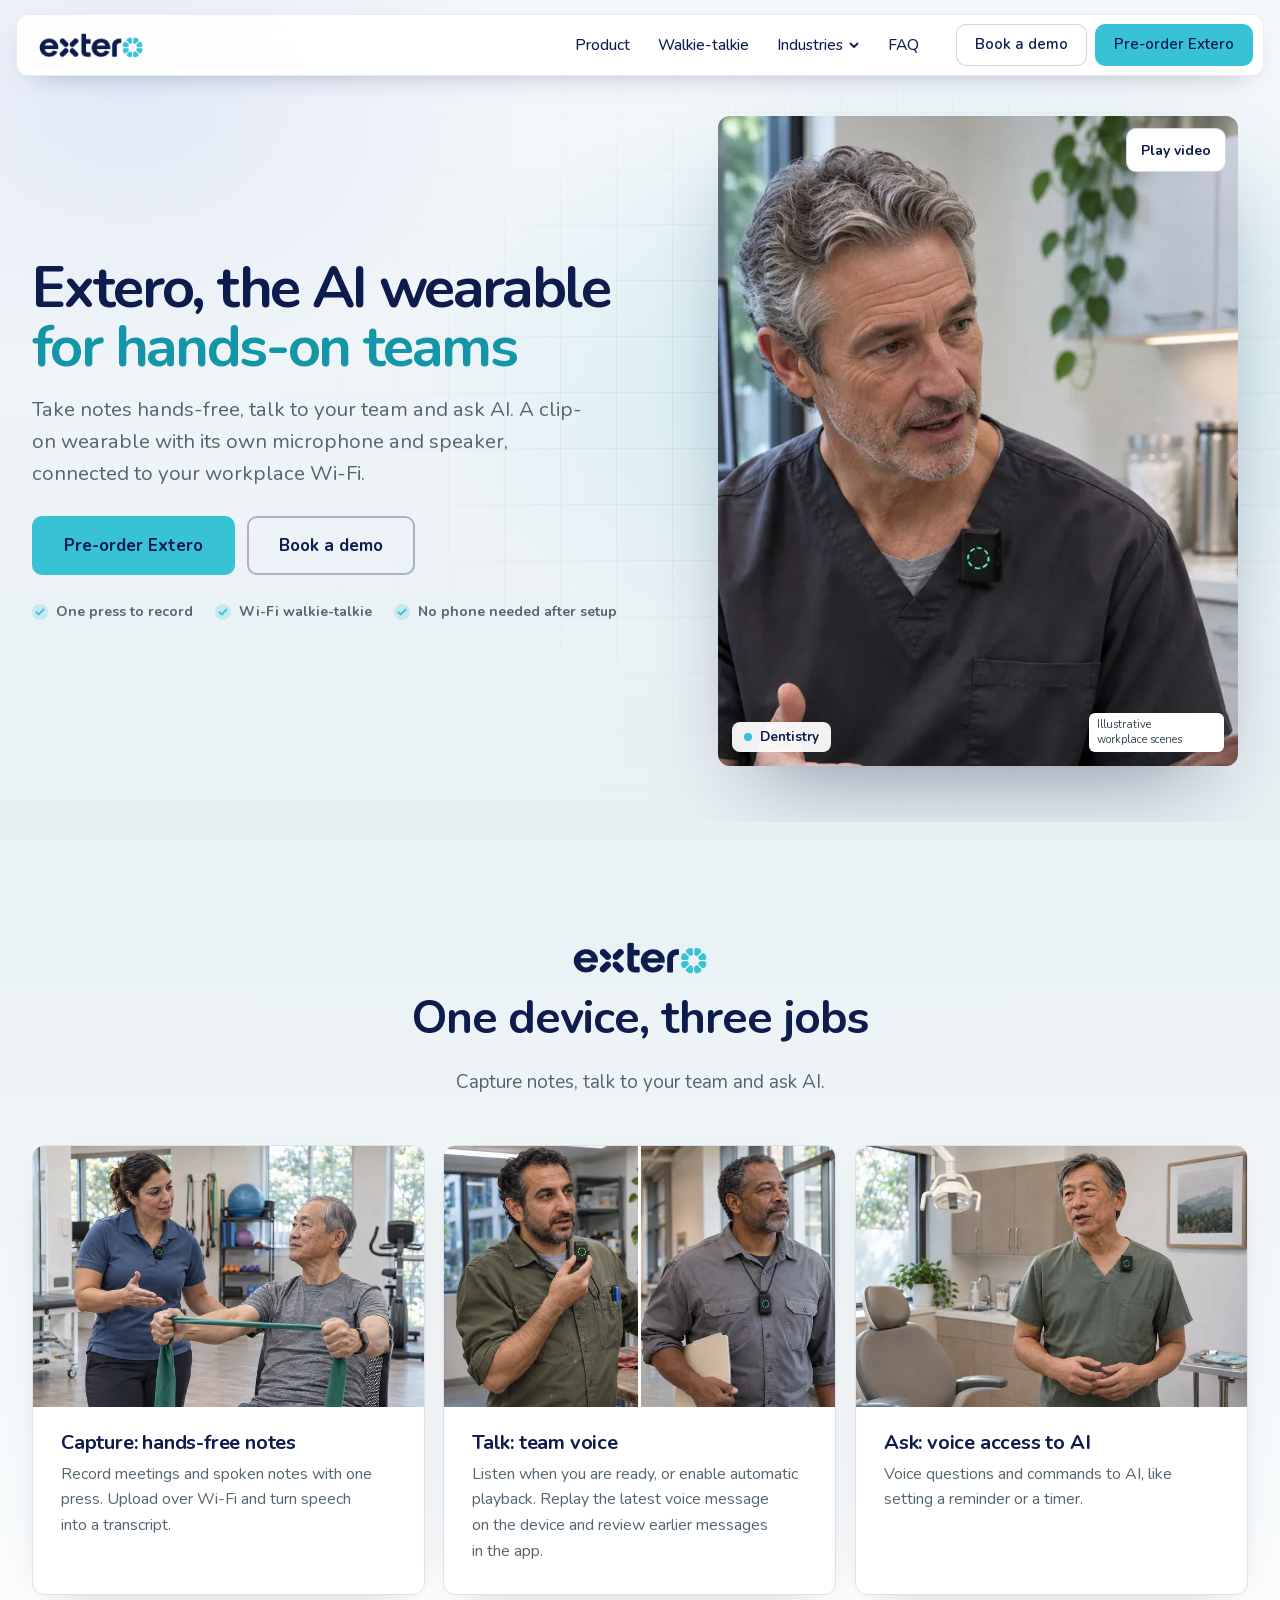
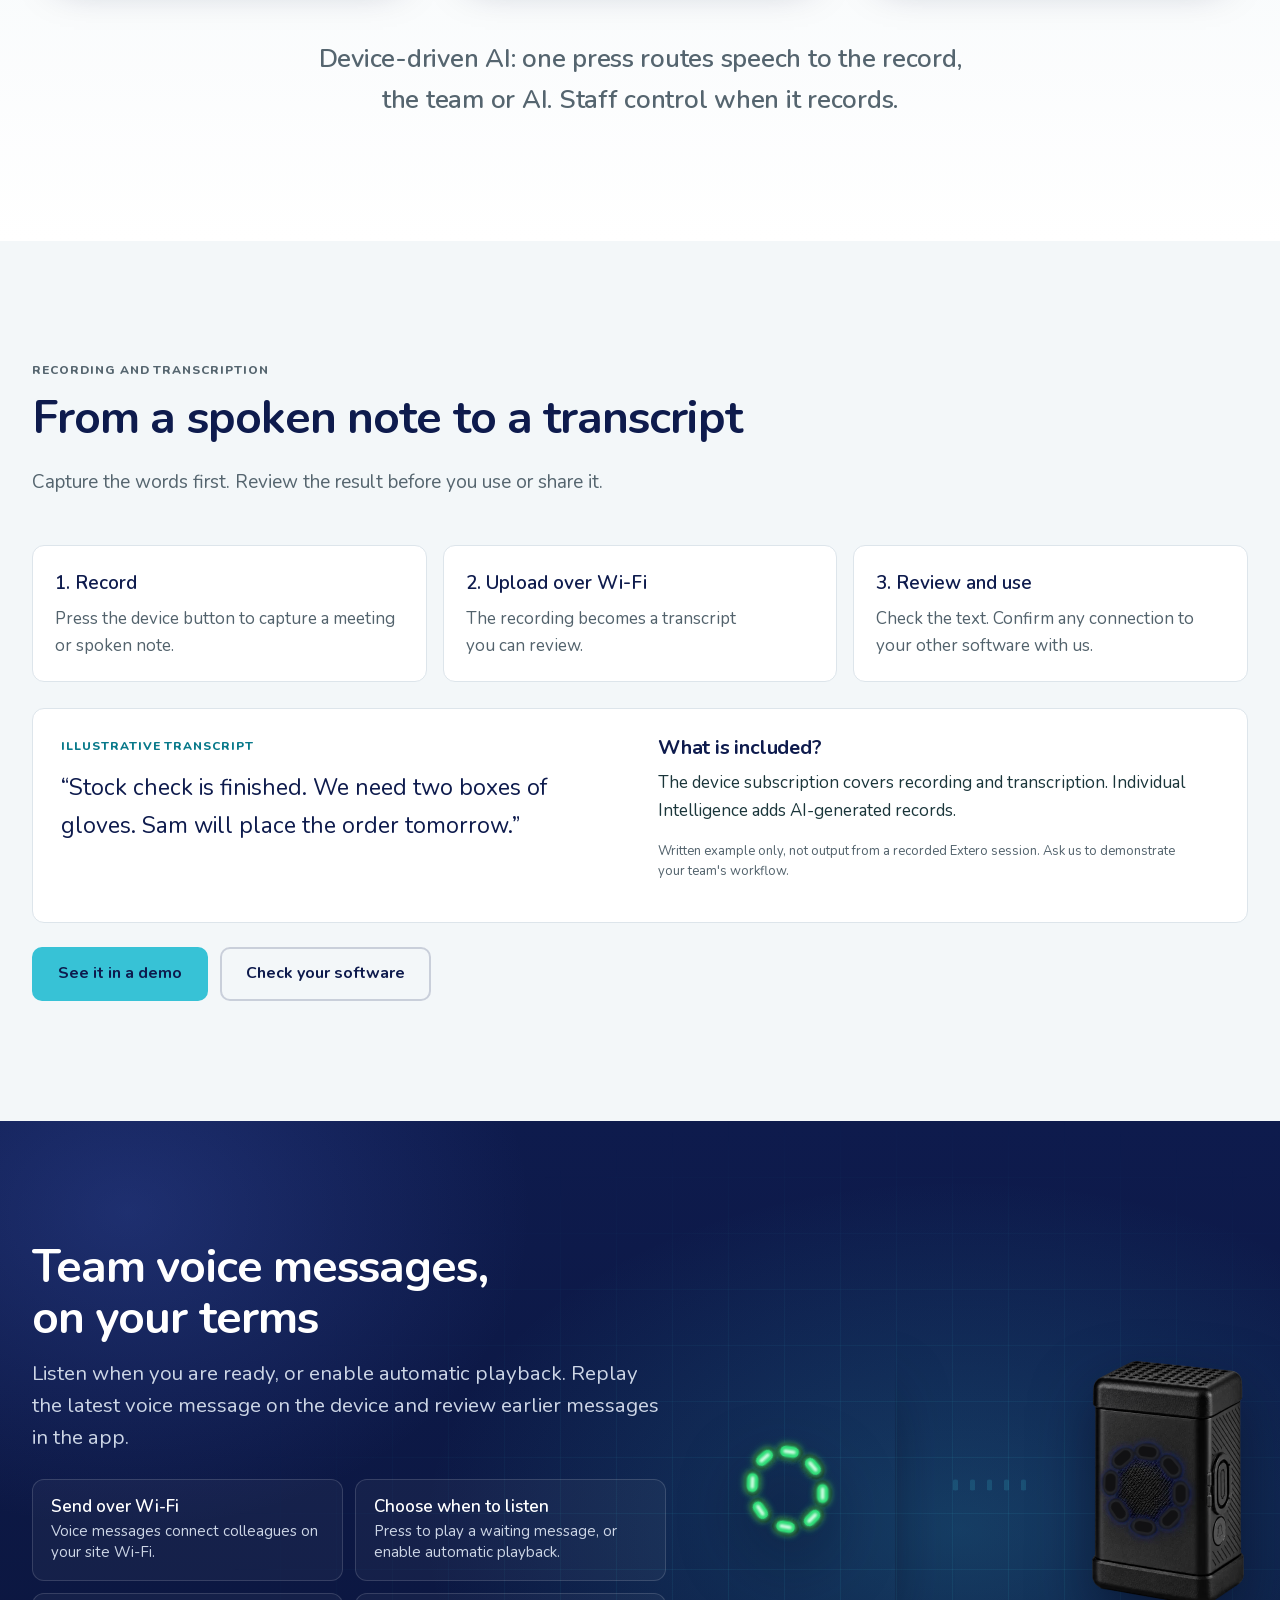
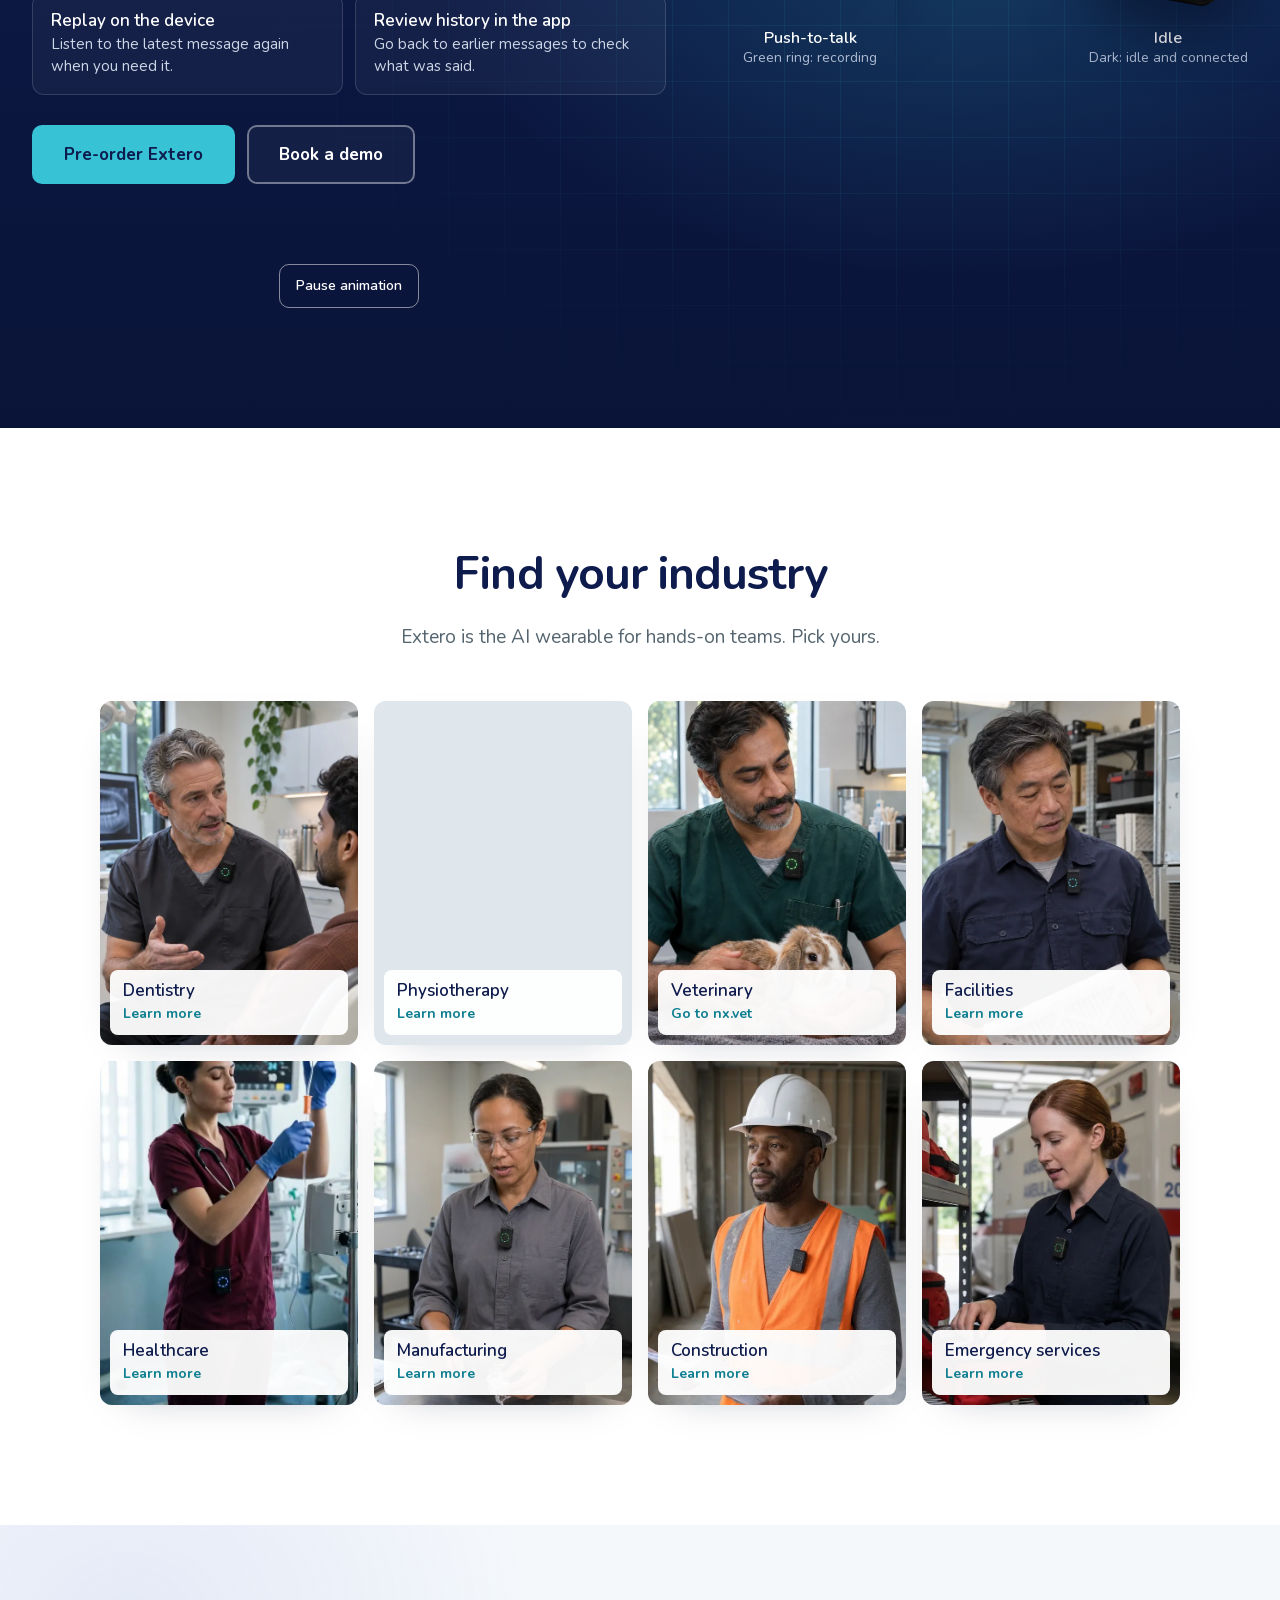
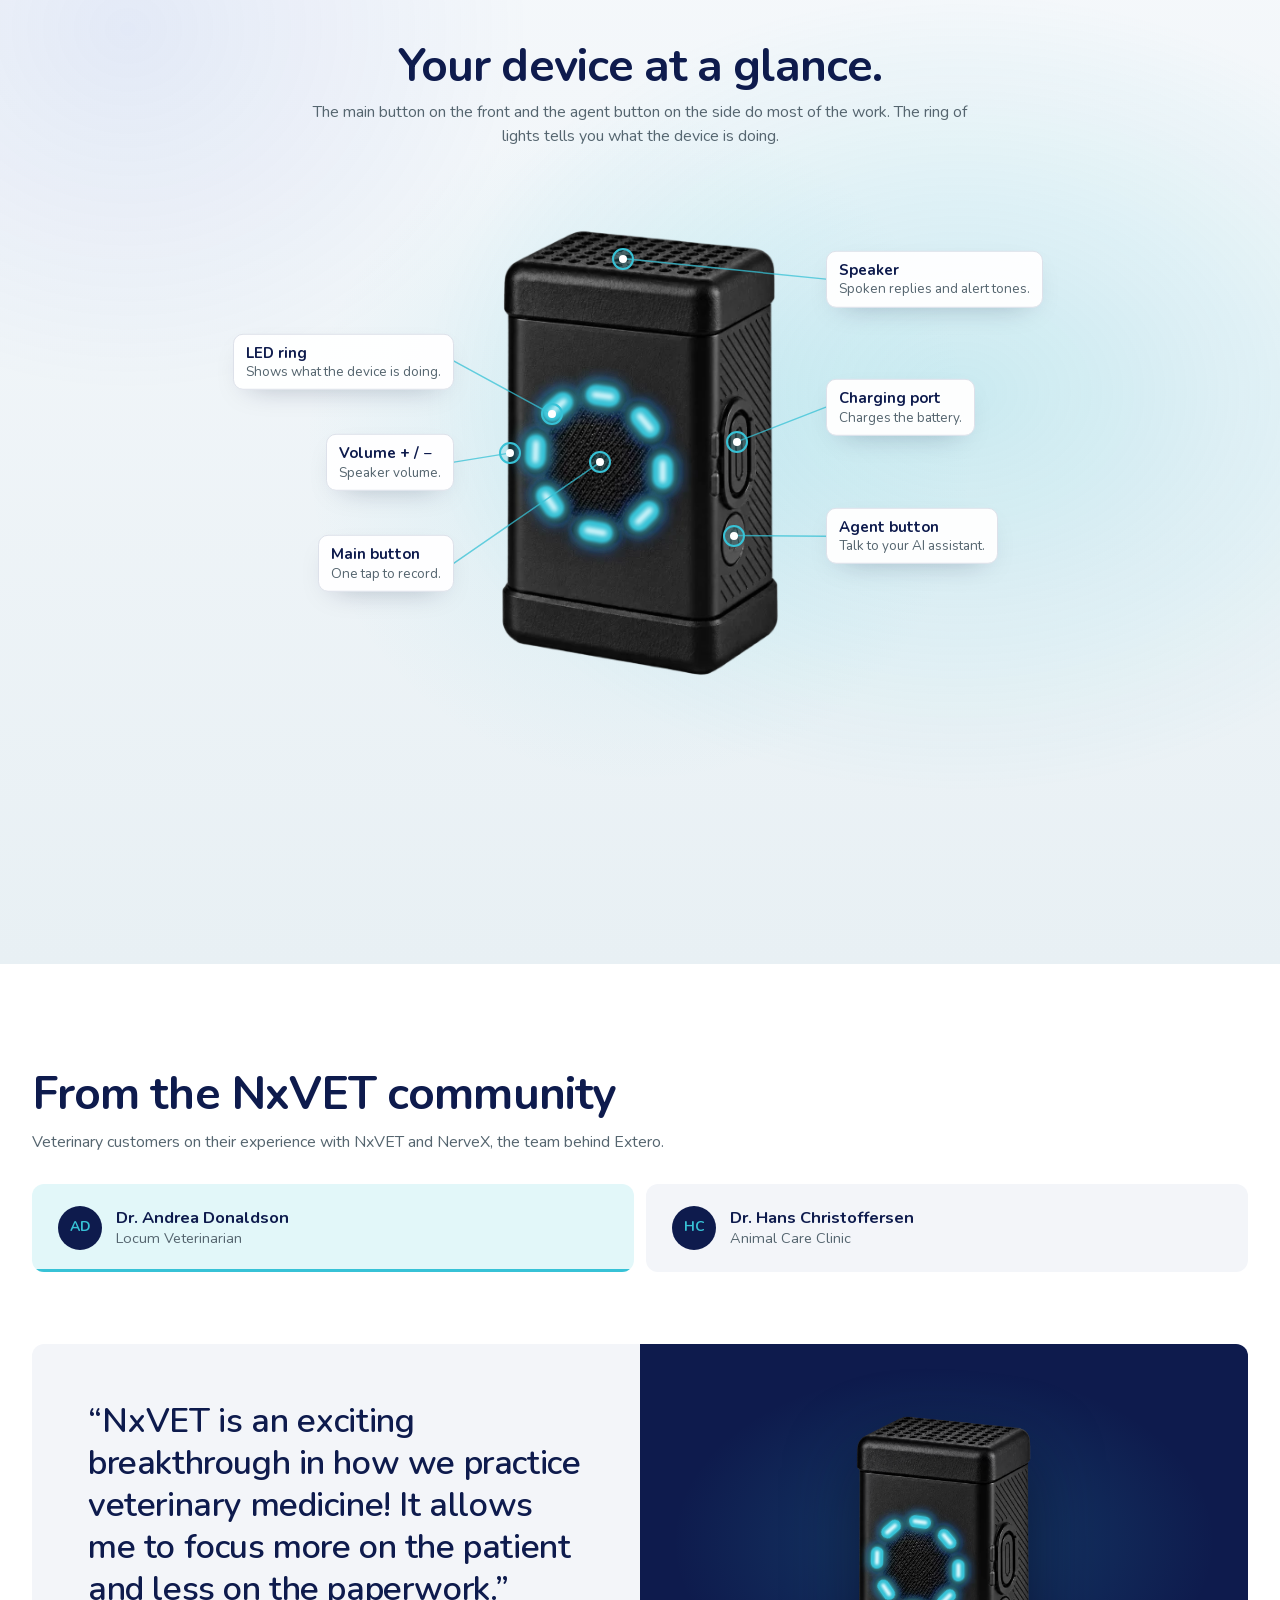
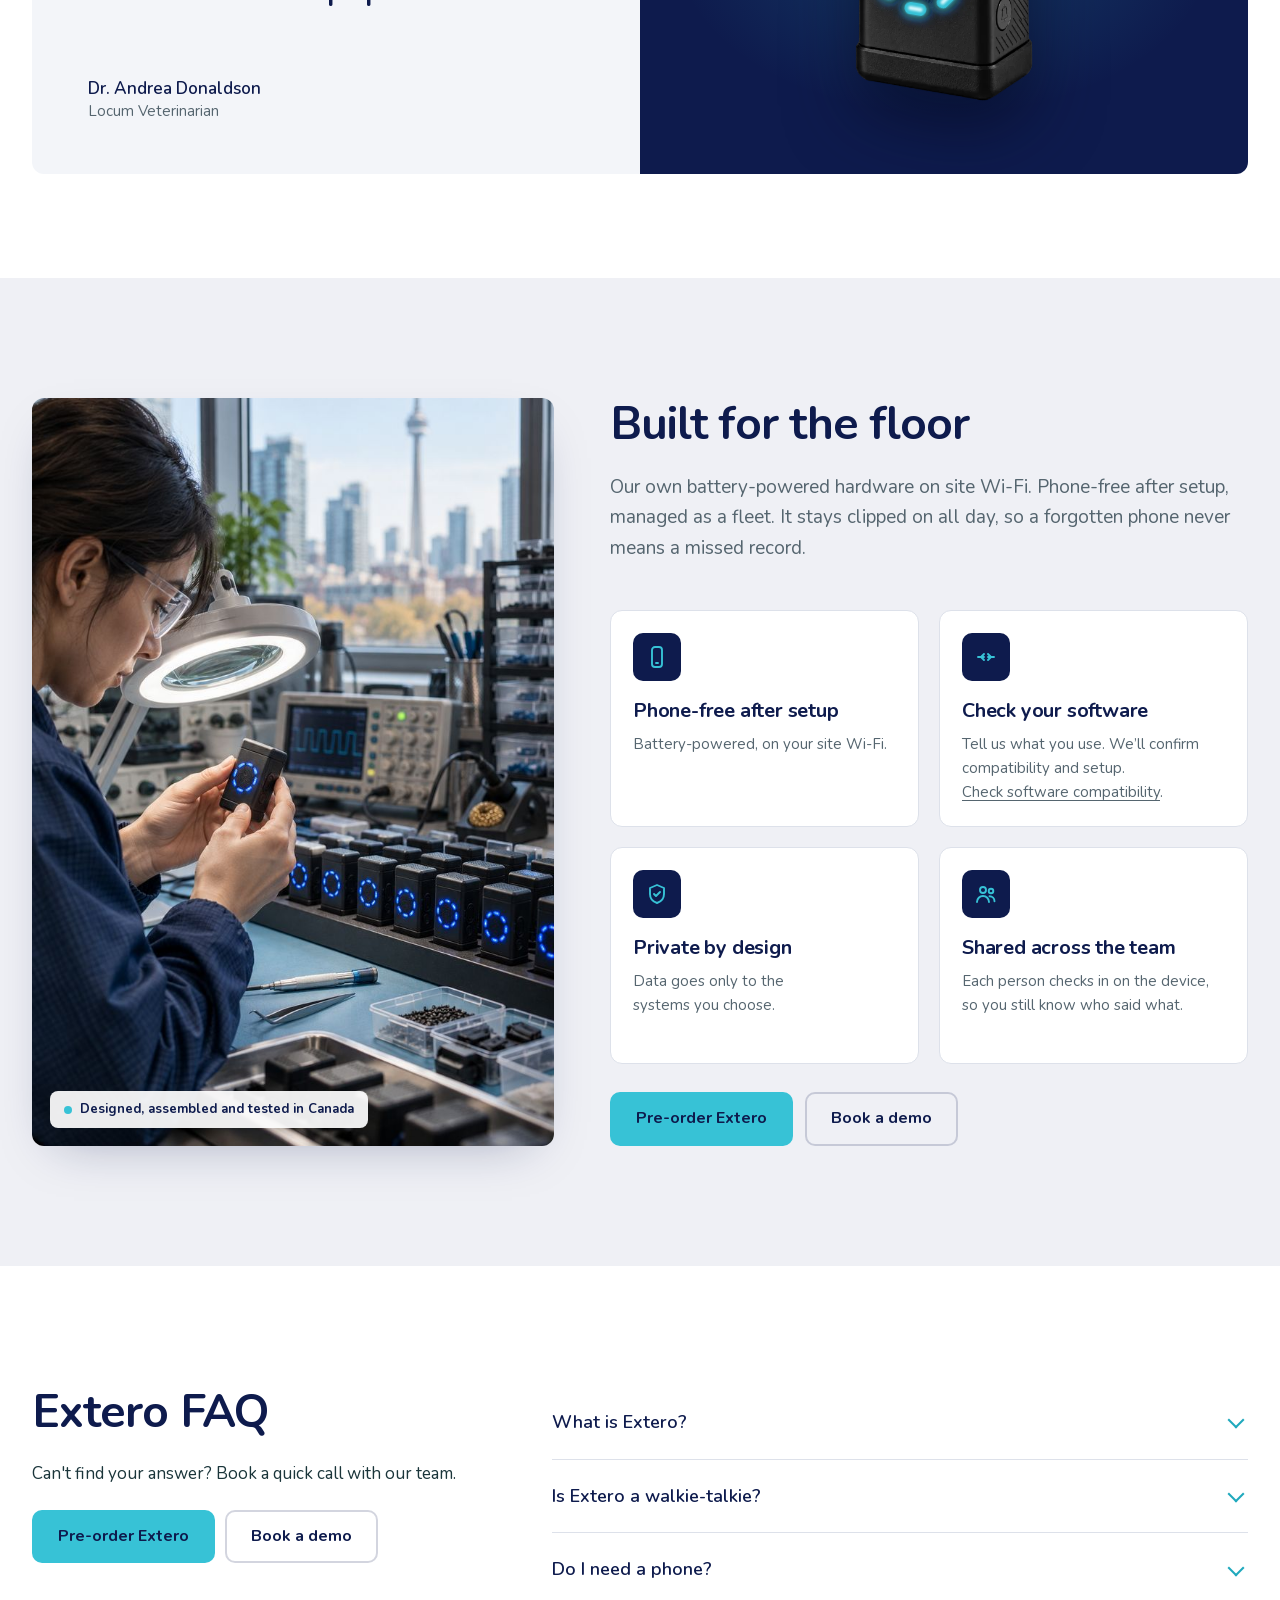
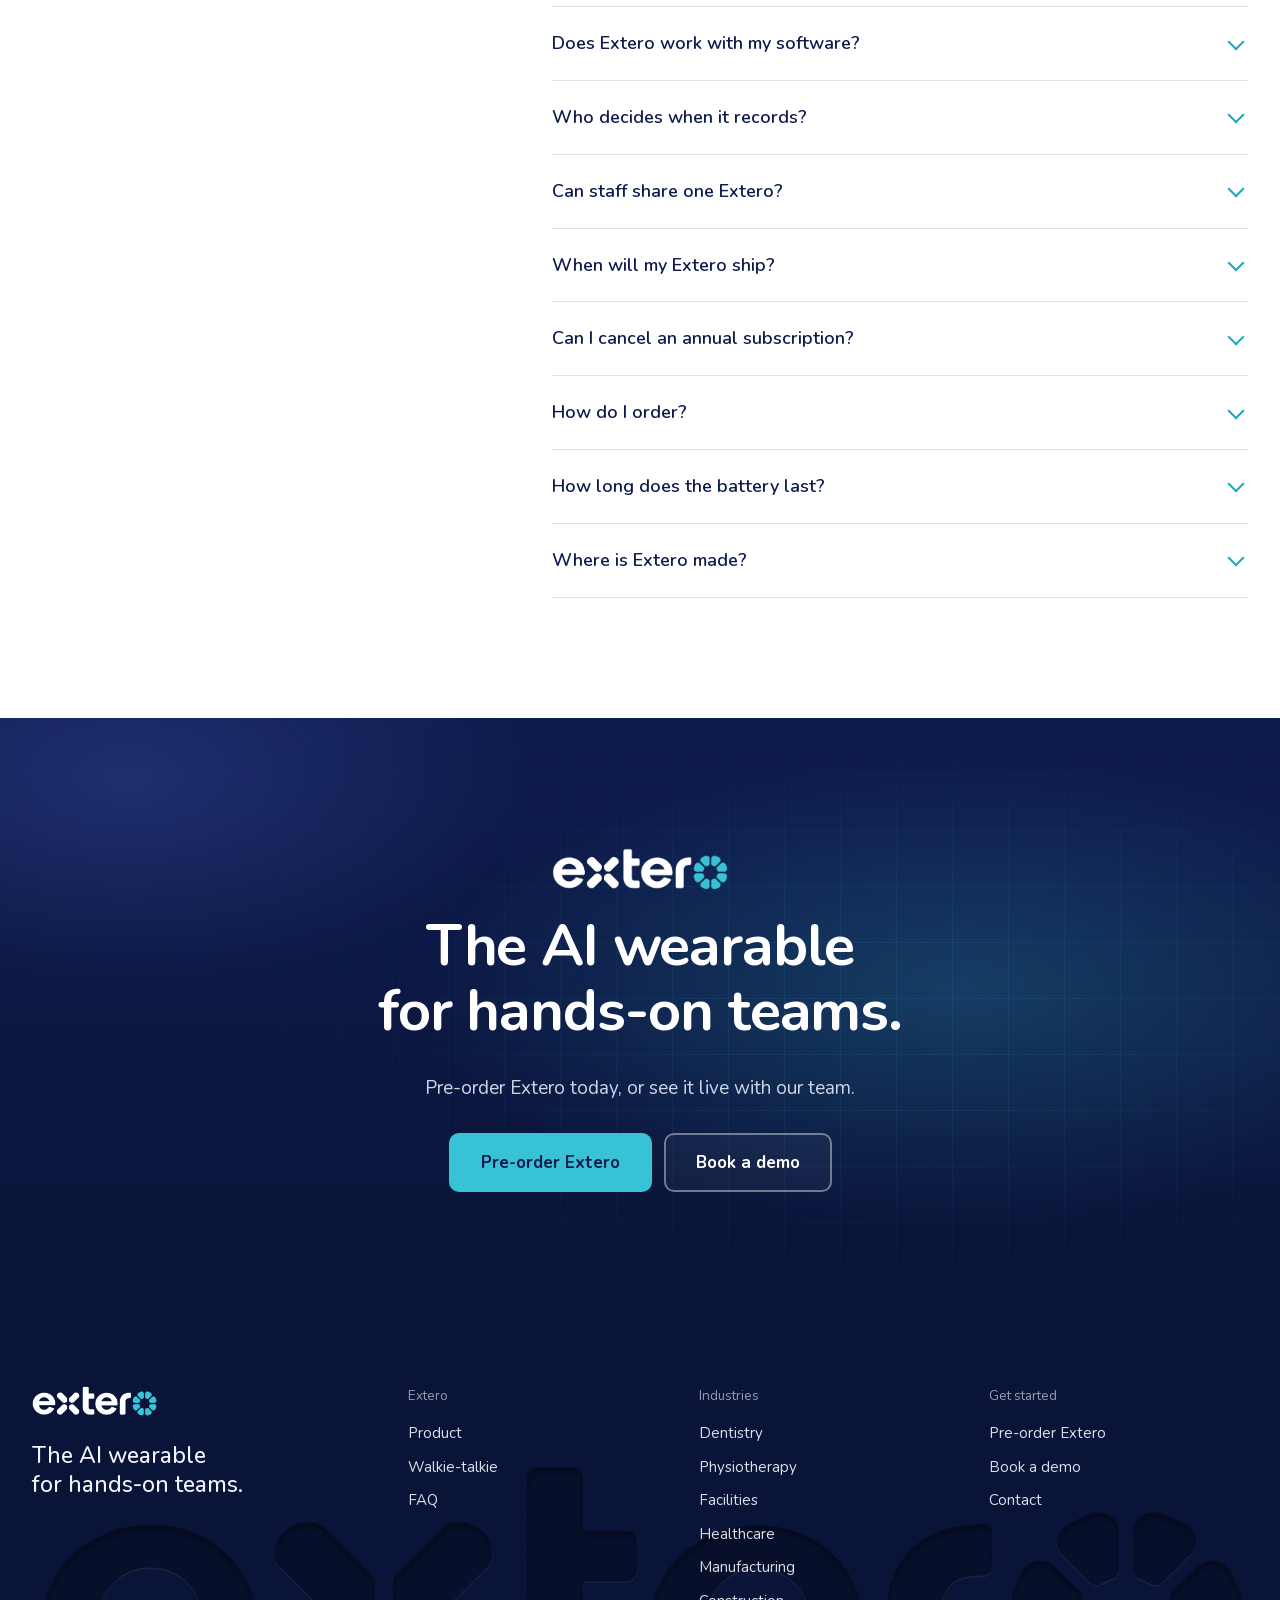
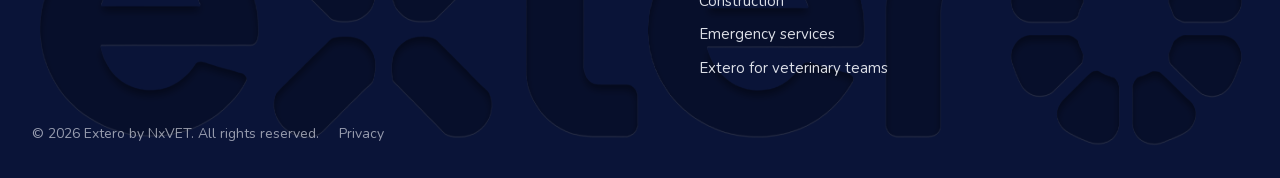
==== commit 9ad98ae4: "Publish optimized Extero site and standalone contact page" ====
--- a/index.html
+++ b/index.html
@@ -5,13 +5,13 @@
 <meta name="viewport" content="width=device-width, initial-scale=1">
 <meta name="robots" content="noindex, nofollow">
 <title>Extero: the AI wearable for hands-on teams</title>
-<meta name="description" content="Extero is the AI wearable for hands-on teams: take notes hands-free, talk to your team with a Wi-Fi walkie-talkie and ask AI. No phone needed.">
+<meta name="description" content="Extero is the AI wearable for hands-on teams: take notes hands-free, talk to your team with a Wi-Fi walkie-talkie and ask AI. Phone-free after initial setup.">
 <link rel="canonical" href="https://extero.ai/">
 <meta name="theme-color" content="#0e1b4d">
 <meta property="og:type" content="website">
 <meta property="og:site_name" content="Extero">
 <meta property="og:title" content="Extero: the AI wearable for hands-on teams">
-<meta property="og:description" content="Take notes hands-free, talk to your team with a Wi-Fi walkie-talkie and ask AI. No phone needed.">
+<meta property="og:description" content="Take notes hands-free, talk to your team with a Wi-Fi walkie-talkie and ask AI. Phone-free after initial setup.">
 <meta property="og:url" content="https://extero.ai/">
 <meta property="og:image" content="https://extero.ai/assets/img/og-extero.jpg">
 <meta property="og:image:width" content="1200">
@@ -19,23 +19,22 @@
 <meta property="og:image:alt" content="Extero worn by a dentist, a maintenance technician, a physiotherapist and a machinist">
 <meta name="twitter:card" content="summary_large_image">
 <meta name="twitter:title" content="Extero: the AI wearable for hands-on teams">
-<meta name="twitter:description" content="Take notes hands-free, talk to your team with a Wi-Fi walkie-talkie and ask AI. No phone needed.">
+<meta name="twitter:description" content="Take notes hands-free, talk to your team with a Wi-Fi walkie-talkie and ask AI. Phone-free after initial setup.">
 <meta name="twitter:image" content="https://extero.ai/assets/img/og-extero.jpg">
 <link rel="icon" href="/favicon.ico" sizes="48x48">
 <link rel="icon" type="image/svg+xml" href="/assets/img/favicon.svg">
 <link rel="apple-touch-icon" href="/assets/img/apple-touch-icon.png">
 <link rel="manifest" href="/site.webmanifest">
-<link rel="preconnect" href="https://fonts.googleapis.com">
-<link rel="preconnect" href="https://fonts.gstatic.com" crossorigin>
-<link rel="stylesheet" href="https://fonts.googleapis.com/css2?family=Nunito:wght@400;500;600;700;800&display=swap">
 <link rel="preload" as="image" href="/assets/video/hero-poster.webp" media="(min-width: 761px)" fetchpriority="high">
 <link rel="preload" as="image" href="/assets/video/hero-poster-480.webp" media="(max-width: 760px)" fetchpriority="high">
-<link rel="stylesheet" href="/css/site.css?v=a1510aba">
-<link rel="stylesheet" href="/assets/theme/nx-home.css?v=b2668781">
-<link rel="stylesheet" href="/assets/theme/nx-extero-theme.css?v=0bd01b08">
-<link rel="stylesheet" href="/assets/theme/nx-extero-home.css?v=05bd329d">
-<link rel="stylesheet" href="/assets/theme/nx-polish.css?v=e7da2233">
-<link rel="stylesheet" href="/css/home.css?v=0f66df05">
+<link rel="preload" href="/assets/fonts/nunito-latin.woff2" as="font" type="font/woff2" crossorigin>
+<link rel="stylesheet" href="/assets/bundles/site-7cdbd99fe05c.css">
+
+
+
+
+
+
 </head>
 <!--
   extero.ai homepage (task 101). Built on nx.vet's own stylesheets and scripts (verbatim copies in assets/theme/).
@@ -58,14 +57,21 @@
       <div class="hd-dd">
         <button type="button" aria-expanded="false" aria-controls="hd-dd-ind">Industries<svg viewBox="0 0 12 12" aria-hidden="true"><path d="M2.5 4.5l3.5 3.5 3.5-3.5"/></svg></button>
         <div class="hd-dd-panel" id="hd-dd-ind">
-          <a class="hd-ind" href="/dentistry/" data-nav-ind="dentistry" style="--i:0"><span class="hd-ind-img"><img src="/assets/img/nav-dentistry.webp" alt="" width="240" height="240" loading="lazy" decoding="async"></span><strong>Dentistry</strong></a>
-          <a class="hd-ind" href="/physiotherapy/" data-nav-ind="physiotherapy" style="--i:1"><span class="hd-ind-img"><img src="/assets/img/nav-physiotherapy.webp" alt="" width="240" height="240" loading="lazy" decoding="async"></span><strong>Physiotherapy</strong></a>
-          <a class="hd-ind" href="https://nx.vet/" rel="noopener" data-nav-ind="veterinary" style="--i:2"><span class="hd-ind-img"><img src="/assets/img/nav-veterinary.webp" alt="" width="240" height="240" loading="lazy" decoding="async"></span><strong>Veterinary</strong><small>nx.vet</small></a>
-          <a class="hd-ind" href="/facilities-maintenance/" data-nav-ind="facilities-maintenance" style="--i:3"><span class="hd-ind-img"><img src="/assets/img/nav-facilities-maintenance.webp" alt="" width="240" height="240" loading="lazy" decoding="async"></span><strong>Facilities</strong></a>
-          <a class="hd-ind" href="/healthcare/" data-nav-ind="healthcare" style="--i:4"><span class="hd-ind-img"><img src="/assets/img/nav-healthcare.webp" alt="" width="240" height="240" loading="lazy" decoding="async"></span><strong>Healthcare</strong></a>
-          <a class="hd-ind" href="/manufacturing/" data-nav-ind="manufacturing" style="--i:5"><span class="hd-ind-img"><img src="/assets/img/nav-manufacturing.webp" alt="" width="240" height="240" loading="lazy" decoding="async"></span><strong>Manufacturing</strong></a>
-          <a class="hd-ind" href="/construction/" data-nav-ind="construction" style="--i:6"><span class="hd-ind-img"><img src="/assets/img/nav-construction.webp" alt="" width="240" height="240" loading="lazy" decoding="async"></span><strong>Construction</strong></a>
-          <a class="hd-ind" href="/emergency-services/" data-nav-ind="emergency-services" style="--i:7"><span class="hd-ind-img"><img src="/assets/img/nav-emergency-services.webp" alt="" width="240" height="240" loading="lazy" decoding="async"></span><strong>Emergency services</strong></a>
+          <div class="hd-dd-col">
+            <p class="hd-dd-t">Clinics</p>
+            <a class="hd-ind" href="/dentistry/" data-nav-ind="dentistry" style="--i:0"><span class="hd-ind-img"><img src="/assets/img/nav-dentistry.webp" alt="" width="240" height="240" loading="lazy" decoding="async"></span><span class="hd-ind-txt"><strong>Dentistry</strong><small>Communication for the dental office</small></span></a>
+            <a class="hd-ind" href="/physiotherapy/" data-nav-ind="physiotherapy" style="--i:1"><span class="hd-ind-img"><img src="/assets/img/nav-physiotherapy.webp" alt="" width="240" height="240" loading="lazy" decoding="async"></span><span class="hd-ind-txt"><strong>Physiotherapy</strong><small>An AI scribe for physical therapy</small></span></a>
+            <a class="hd-ind" href="/healthcare/" data-nav-ind="healthcare" style="--i:2"><span class="hd-ind-img"><img src="/assets/img/nav-healthcare.webp" alt="" width="240" height="240" loading="lazy" decoding="async"></span><span class="hd-ind-txt"><strong>Healthcare</strong><small>Hands-free for nurses and care teams</small></span></a>
+            <a class="hd-ind" href="https://nx.vet/" rel="noopener" data-nav-ind="veterinary" style="--i:3"><span class="hd-ind-img"><img src="/assets/img/nav-veterinary.webp" alt="" width="240" height="240" loading="lazy" decoding="async"></span><span class="hd-ind-txt"><strong>Veterinary<svg class="hd-ind-ext" viewBox="0 0 12 12" aria-hidden="true"><path d="M4 2.5h5.5V8M9.5 2.5L3 9"/></svg></strong><small>NxVET for veterinary clinics, on nx.vet</small></span></a>
+          </div>
+          <div class="hd-dd-col">
+            <p class="hd-dd-t">Field and floor teams</p>
+            <a class="hd-ind" href="/facilities-maintenance/" data-nav-ind="facilities-maintenance" style="--i:4"><span class="hd-ind-img"><img src="/assets/img/nav-facilities-maintenance.webp" alt="" width="240" height="240" loading="lazy" decoding="async"></span><span class="hd-ind-txt"><strong>Facilities</strong><small>Two-way radios for maintenance teams</small></span></a>
+            <a class="hd-ind" href="/manufacturing/" data-nav-ind="manufacturing" style="--i:5"><span class="hd-ind-img"><img src="/assets/img/nav-manufacturing.webp" alt="" width="240" height="240" loading="lazy" decoding="async"></span><span class="hd-ind-txt"><strong>Manufacturing</strong><small>Walkie-talkie for plants and warehouses</small></span></a>
+            <a class="hd-ind" href="/construction/" data-nav-ind="construction" style="--i:6"><span class="hd-ind-img"><img src="/assets/img/nav-construction.webp" alt="" width="240" height="240" loading="lazy" decoding="async"></span><span class="hd-ind-txt"><strong>Construction</strong><small>Wi-Fi walkie-talkies for site offices</small></span></a>
+            <a class="hd-ind" href="/emergency-services/" data-nav-ind="emergency-services" style="--i:7"><span class="hd-ind-img"><img src="/assets/img/nav-emergency-services.webp" alt="" width="240" height="240" loading="lazy" decoding="async"></span><span class="hd-ind-txt"><strong>Emergency services</strong><small>Voice notes for EMS and fire crews</small></span></a>
+          </div>
+          <p class="hd-dd-foot">Not sure Extero fits your team? <a href="https://calendar.app.google/ThBtd39a37VWiKsW6" data-demo>Book a demo<svg viewBox="0 0 12 12" aria-hidden="true"><path d="M2.5 6h7M6.5 3l3 3-3 3"/></svg></a></p>
         </div>
       </div>
       <a href="/faq/">FAQ</a>
@@ -76,7 +82,7 @@
         <a href="/products/extero/">Product</a>
         <a href="/walkie-talkie/">Walkie-talkie</a>
         <a href="/faq/">FAQ</a>
-        <p class="hd-menu-group">Industries</p>
+        <details class="hd-industry-list"><summary>Industries</summary><div class="hd-industry-links">
         <a class="hd-menu-ind" href="/dentistry/" data-nav-ind="dentistry"><img src="/assets/img/nav-dentistry.webp" alt="" width="240" height="240" loading="lazy" decoding="async"><span>Dentistry</span></a>
         <a class="hd-menu-ind" href="/physiotherapy/" data-nav-ind="physiotherapy"><img src="/assets/img/nav-physiotherapy.webp" alt="" width="240" height="240" loading="lazy" decoding="async"><span>Physiotherapy</span></a>
         <a class="hd-menu-ind" href="https://nx.vet/" rel="noopener" data-nav-ind="veterinary"><img src="/assets/img/nav-veterinary.webp" alt="" width="240" height="240" loading="lazy" decoding="async"><span>Veterinary<small>nx.vet</small></span></a>
@@ -85,19 +91,18 @@
         <a class="hd-menu-ind" href="/manufacturing/" data-nav-ind="manufacturing"><img src="/assets/img/nav-manufacturing.webp" alt="" width="240" height="240" loading="lazy" decoding="async"><span>Manufacturing</span></a>
         <a class="hd-menu-ind" href="/construction/" data-nav-ind="construction"><img src="/assets/img/nav-construction.webp" alt="" width="240" height="240" loading="lazy" decoding="async"><span>Construction</span></a>
         <a class="hd-menu-ind" href="/emergency-services/" data-nav-ind="emergency-services"><img src="/assets/img/nav-emergency-services.webp" alt="" width="240" height="240" loading="lazy" decoding="async"><span>Emergency services</span></a>
-        <a class="hd-menu-cta" href="#" data-demo>Book a demo</a>
+        </div></details>
+        <a class="hd-menu-cta" href="https://calendar.app.google/ThBtd39a37VWiKsW6" data-demo>Book a demo</a>
       </nav>
     </details>
     <div class="hd-ctas">
-      <!-- Cart: goes to the order page for now; it will link to the Stripe checkout later (Lucas, 2026-11-23) -->
-      <a class="hd-cart" href="/products/extero/" aria-label="Cart"><svg viewBox="0 0 24 24" aria-hidden="true"><path d="M6 7h13l-1.5 8.5a2 2 0 01-2 1.5H9.2a2 2 0 01-2-1.6L5.3 4.5A1.5 1.5 0 003.8 3.3H2.5"/><circle cx="9.5" cy="20.5" r="1.3"/><circle cx="16.5" cy="20.5" r="1.3"/></svg></a>
-      <a class="hd-btn hd-btn-ghost" href="#" data-demo>Book a demo</a>
+      <a class="hd-btn hd-btn-ghost" href="https://calendar.app.google/ThBtd39a37VWiKsW6" data-demo>Book a demo</a>
       <a class="hd-btn hd-btn-primary" href="/products/extero/">Pre-order<span class="hd-more">Extero</span></a>
     </div>
   </div>
 </header>
 
-<main id="main">
+<main id="main" tabindex="-1">
 <div class="nxh-root nxx nxx-light nxx-pre xo" style="--nxx-device:url('/assets/theme/nx-extero-device-480.webp');--nxx-led-mask:url('/assets/theme/nx-extero-led-mask.png')">
 
 <!-- ATTENTION: the product, worn in several industries -->
@@ -106,21 +111,22 @@
   <div class="nxh-wrap nxx-hero-grid">
     <div class="nxx-hero-inner">
       <h1>Extero, the AI wearable<br><span>for hands-on teams</span></h1>
-      <p class="nxh-lead">Take notes hands-free, talk to your team and ask AI. No phone needed. Use <strong>Extero</strong> with your existing software.</p>
+      <p class="nxh-lead">Take notes hands-free, talk to your team and ask AI. A clip-on wearable with its own microphone and speaker, connected to your workplace Wi-Fi.</p>
       <div class="nxh-hero-actions">
         <a class="nxh-btn nxh-btn-primary nxh-btn-lg" href="/products/extero/">Pre-order Extero</a>
-        <a class="nxh-btn nxh-btn-outline-light nxh-btn-lg" href="#" data-demo>Book a demo</a>
+        <a class="nxh-btn nxh-btn-outline-light nxh-btn-lg" href="https://calendar.app.google/ThBtd39a37VWiKsW6" data-demo>Book a demo</a>
       </div>
       <ul class="nxh-hero-trust">
         <li><span>One press to record</span></li>
         <li><span>Wi-Fi walkie-talkie</span></li>
-        <li><span>No phone, no pairing</span></li>
+        <li><span>No phone needed after setup</span></li>
       </ul>
     </div>
     <div class="nxx-hero-media">
       <figure class="xo-reel">
-        <video muted loop playsinline preload="none" width="720" height="900" poster="/assets/video/hero-poster.webp" data-src="/assets/video/hero-720.mp4" data-src-small="/assets/video/hero-480.mp4" data-poster-small="/assets/video/hero-poster-480.webp" aria-label="Extero worn by a dentist, a physiotherapist, a veterinarian, a facilities manager, a machinist, a site supervisor and a paramedic"></video>
+        <video muted loop playsinline preload="none" width="720" height="900" poster="/assets/video/hero-poster.webp" data-src="/assets/video/hero-720.mp4" data-src-small="/assets/video/hero-480.mp4" data-poster-small="/assets/video/hero-poster-480.webp" controls aria-label="Illustrative scenes of Extero worn by a dentist, a physiotherapist, a veterinarian, a facilities manager, a machinist, a site supervisor and a paramedic"></video>
         <figcaption class="xo-reel-tag" aria-hidden="true"><i></i><span data-labels="Dentistry|Physiotherapy|Veterinary|Facilities|Manufacturing|Construction|Emergency services">Dentistry</span></figcaption>
+        <span class="xo-image-note">Illustrative workplace scenes</span>
       </figure>
     </div>
   </div>
@@ -135,8 +141,8 @@
       <p>Capture notes, talk to your team and ask AI.</p>
     </div>
     <div class="nxx-jobs-grid">
-      <article class="nxx-job nxh-reveal"><img class="xo-job-img" data-job="capture" src="/assets/img/job-home-capture.webp" width="720" height="480" loading="lazy" decoding="async" alt="A physiotherapist guides a patient through a resistance band exercise, Extero clipped to her polo shirt"><h3>Capture: hands-free notes</h3><p>One press to record. Wi-Fi upload, transcripts, and a push to the software you already use.</p></article>
-      <article class="nxx-job nxh-reveal"><img class="xo-job-img" data-job="talk" src="/assets/img/job-home-talk.webp" width="720" height="480" loading="lazy" decoding="async" alt="Two colleagues on a voice message: a technician speaks into his Extero in the workshop, the other hears it in the lobby with the ring cyan"><h3>Talk: team voice</h3><p>Push-to-talk between staff, from the same device. Messages play from its speaker.</p></article>
+      <article class="nxx-job nxh-reveal"><img class="xo-job-img" data-job="capture" src="/assets/img/job-home-capture.webp" width="720" height="480" loading="lazy" decoding="async" alt="A physiotherapist guides a patient through a resistance band exercise, Extero clipped to her polo shirt"><h3>Capture: hands-free notes</h3><p>Record meetings and spoken notes with one press. Upload over Wi-Fi and turn speech into a transcript.</p></article>
+      <article class="nxx-job nxh-reveal"><img class="xo-job-img" data-job="talk" src="/assets/img/job-home-talk.webp" width="720" height="480" loading="lazy" decoding="async" alt="Two colleagues on a voice message: a technician speaks into his Extero in the workshop, the other hears it in the lobby with the ring cyan"><h3>Talk: team voice</h3><p>Listen when you are ready, or enable automatic playback. Replay the latest voice message on the device and review earlier messages in the app.</p></article>
       <article class="nxx-job nxh-reveal"><img class="xo-job-img" data-job="ask" src="/assets/img/job-home-ask.webp" width="720" height="480" loading="lazy" decoding="async" alt="A dentist speaks to the Extero clipped to his scrubs"><h3>Ask: voice access to AI</h3><p>Voice questions and commands to AI, like setting a reminder or a timer.</p></article>
     </div>
     <p class="nxx-scribe-lead nxh-reveal">Device-driven AI: one press routes speech to the record, the team or AI. Staff control when it records.</p>
@@ -144,21 +150,32 @@
 </section>
 
 <!-- INTEREST: the walkie-talkie, on a navy band so it stands out -->
+<!-- RECORDING:start -->
+<section class="nxh-section xo-recording" id="recording" aria-labelledby="recording-title">
+  <div class="nxh-wrap">
+    <div class="nxh-section-head"><p class="xo-eyebrow">Recording and transcription</p><h2 id="recording-title">From a spoken note to a transcript</h2><p>Capture the words first. Review the result before you use or share it.</p></div>
+    <ol class="xo-workflow"><li><b>1. Record</b>Press the device button to capture a meeting or spoken note.</li><li><b>2. Upload over Wi-Fi</b>The recording becomes a transcript you can review.</li><li><b>3. Review and use</b>Check the text. Confirm any connection to your other software with us.</li></ol>
+    <div class="xo-example"><div><p class="xo-eyebrow">Illustrative transcript</p><p>“Stock check is finished. We need two boxes of gloves. Sam will place the order tomorrow.”</p></div><div><h3>What is included?</h3><p>The device subscription covers recording and transcription. Individual Intelligence adds AI-generated records.</p><p class="xo-example-note">Written example only, not output from a recorded Extero session. Ask us to demonstrate your team's workflow.</p></div></div>
+    <div class="nxh-product-actions"><a class="nxh-btn nxh-btn-primary" href="https://calendar.app.google/ThBtd39a37VWiKsW6" data-demo>See it in a demo</a><a class="nxh-btn nxh-btn-ghost" href="/contact/?enquiry=software#contact-form">Check your software</a></div>
+  </div>
+</section>
+<!-- RECORDING:end -->
+
 <section class="xo-talk" id="walkie-talkie" aria-labelledby="xo-talk-title">
   <div class="nxh-hero-bg" aria-hidden="true"></div>
   <div class="nxh-wrap xo-talk-grid">
     <div class="xo-talk-copy">
-      <h2 id="xo-talk-title" class="nxh-reveal">Wi-Fi walkie-talkie between the team</h2>
-      <p class="nxh-lead nxh-reveal">Push-to-talk between staff, from the same device. Messages play from its speaker.</p>
+      <h2 id="xo-talk-title" class="nxh-reveal">Team voice messages, on your terms</h2>
+      <p class="nxh-lead nxh-reveal">Listen when you are ready, or enable automatic playback. Replay the latest voice message on the device and review earlier messages in the app.</p>
       <ul class="xo-talk-list">
-        <li class="nxh-reveal"><strong>No phone, no pairing</strong>Battery-powered, on your site Wi-Fi.</li>
-        <li class="nxh-reveal"><strong>A message is waiting</strong>The lights show a cyan double pulse that repeats until you play it. Tap the main button four times to play it.</li>
-        <li class="nxh-reveal"><strong>Help request</strong>Three taps on the main button send a help request to your team. A green flash confirms it was sent.</li>
-        <li class="nxh-reveal"><strong>With every Extero</strong>Voice messaging between the team comes with every device.</li>
-      </ul>
+<li class="nxh-reveal"><strong>Send over Wi-Fi</strong>Voice messages connect colleagues on your site Wi-Fi.</li>
+<li class="nxh-reveal"><strong>Choose when to listen</strong>Press to play a waiting message, or enable automatic playback.</li>
+<li class="nxh-reveal"><strong>Replay on the device</strong>Listen to the latest message again when you need it.</li>
+<li class="nxh-reveal"><strong>Review history in the app</strong>Go back to earlier messages to check what was said.</li>
+</ul>
       <div class="nxh-hero-actions nxh-reveal">
         <a class="nxh-btn nxh-btn-primary nxh-btn-lg" href="/products/extero/">Pre-order Extero</a>
-        <a class="nxh-btn nxh-btn-outline-light nxh-btn-lg" href="#" data-demo>Book a demo</a>
+        <a class="nxh-btn nxh-btn-outline-light nxh-btn-lg" href="https://calendar.app.google/ThBtd39a37VWiKsW6" data-demo>Book a demo</a>
       </div>
     </div>
     <div class="xo-talk-stage nxh-reveal" data-phase="send" aria-hidden="true">
@@ -220,7 +237,7 @@
       <div data-for="main"><strong>Main button</strong><p>Hold about 2 s: turn on. 1 tap: start recording, tap again to stop. 3 taps: send a help request to your team. 4 taps: play a waiting message. Hold 1.5 s: Bluetooth pairing on or off.</p></div>
       <div data-for="charge"><strong>Charging port</strong><p>Charges the battery; plugging in also turns the device on. The ring glows red slowly while charging and goes dark when the battery is full.</p></div>
       <div data-for="volume"><strong>Volume + / &minus;</strong><p>Each press changes the speaker volume one step; the lights show the level in white. Hold both together for 5 seconds to turn the device off.</p></div>
-      <div data-for="agent"><strong>Agent button</strong><p>Press once, speak, press again. A spoken answer plays by itself within about 90 seconds. Double-press to check the battery.</p></div>
+      <div data-for="agent"><strong>Agent button</strong><p>Press once, speak, press again. A spoken answer plays from the device. Double-press to check the battery.</p></div>
     </div>
   </div>
 </section>
@@ -235,20 +252,20 @@
      Behaviour: js/site.js (9). Without JavaScript both quotes show, one under the other. -->
 <section class="xo-says" id="testimonials" aria-labelledby="xo-says-title">
   <div class="xo-says-frame">
-    <div class="xo-says-head nxh-reveal"><h2 id="xo-says-title">What veterinarians say</h2></div>
+    <div class="xo-says-head nxh-reveal"><h2 id="xo-says-title">From the NxVET community</h2><p class="xo-proof-note">Veterinary customers on their experience with NxVET and NerveX, the team behind Extero.</p></div>
     <div class="xo-says-tabs" role="tablist" aria-labelledby="xo-says-title">
       <button type="button" class="xo-says-tab" role="tab" id="xo-says-t1" aria-controls="xo-says-p1" aria-selected="true"><span class="nxh-avatar" aria-hidden="true">AD</span><span><strong>Dr. Andrea Donaldson</strong>Locum Veterinarian</span><i class="xo-says-bar" aria-hidden="true"></i></button>
       <button type="button" class="xo-says-tab" role="tab" id="xo-says-t2" aria-controls="xo-says-p2" aria-selected="false"><span class="nxh-avatar" aria-hidden="true">HC</span><span><strong>Dr. Hans Christoffersen</strong>Animal Care Clinic</span><i class="xo-says-bar" aria-hidden="true"></i></button>
     </div>
     <div class="xo-says-panels">
-      <figure class="xo-says-panel" role="tabpanel" id="xo-says-p1" aria-labelledby="xo-says-t1">
+      <div class="xo-says-panel" role="tabpanel" id="xo-says-p1" aria-labelledby="xo-says-t1">
         <blockquote>“NxVET is an exciting breakthrough in how we practice veterinary medicine! It allows me to focus more on the patient and less on the paperwork.”</blockquote>
-        <figcaption><strong>Dr. Andrea Donaldson</strong>Locum Veterinarian</figcaption>
-      </figure>
-      <figure class="xo-says-panel" role="tabpanel" id="xo-says-p2" aria-labelledby="xo-says-t2">
+        <div class="xo-says-author"><strong>Dr. Andrea Donaldson</strong>Locum Veterinarian</div>
+      </div>
+      <div class="xo-says-panel" role="tabpanel" id="xo-says-p2" aria-labelledby="xo-says-t2">
         <blockquote>“The team at NerveX have done an amazing job at listening to the needs of vets, and the resulting NxVET technology is extremely impressive!”</blockquote>
-        <figcaption><strong>Dr. Hans Christoffersen</strong>Animal Care Clinic</figcaption>
-      </figure>
+        <div class="xo-says-author"><strong>Dr. Hans Christoffersen</strong>Animal Care Clinic</div>
+      </div>
       <div class="xo-says-media" aria-hidden="true"><div class="nxx-device xo-says-dev" data-led="cyan"><img class="nxx-device-img" src="/assets/theme/nx-extero-device-480.webp" srcset="/assets/theme/nx-extero-device-320.webp 320w, /assets/theme/nx-extero-device-480.webp 480w" sizes="200px" width="760" height="1201" loading="lazy" decoding="async" alt=""><span class="nxx-led-base" aria-hidden="true"></span><svg class="nxx-leds" viewBox="0 0 760 1201" aria-hidden="true" focusable="false"><g class="nxx-unlit"><g transform="translate(282.6 450.3) rotate(8)"><rect class="s" x="-62" y="-42" width="124" height="84" rx="42"/><rect class="o" x="-45" y="-26" width="90" height="52" rx="26"/></g><g transform="translate(393.6 520.0) rotate(50)"><rect class="s" x="-62" y="-42" width="124" height="84" rx="42"/><rect class="o" x="-45" y="-26" width="90" height="52" rx="26"/></g><g transform="translate(439.7 648.7) rotate(-90)"><rect class="s" x="-62" y="-42" width="124" height="84" rx="42"/><rect class="o" x="-45" y="-26" width="90" height="52" rx="26"/></g><g transform="translate(390.1 765.0) rotate(-45)"><rect class="s" x="-62" y="-42" width="124" height="84" rx="42"/><rect class="o" x="-45" y="-26" width="90" height="52" rx="26"/></g><g transform="translate(263.8 806.2) rotate(10)"><rect class="s" x="-62" y="-42" width="124" height="84" rx="42"/><rect class="o" x="-45" y="-26" width="90" height="52" rx="26"/></g><g transform="translate(144.2 728.1) rotate(56)"><rect class="s" x="-62" y="-42" width="124" height="84" rx="42"/><rect class="o" x="-45" y="-26" width="90" height="52" rx="26"/></g><g transform="translate(106.7 596.4) rotate(-88)"><rect class="s" x="-62" y="-42" width="124" height="84" rx="42"/><rect class="o" x="-45" y="-26" width="90" height="52" rx="26"/></g><g transform="translate(164.1 479.3) rotate(-41)"><rect class="s" x="-62" y="-42" width="124" height="84" rx="42"/><rect class="o" x="-45" y="-26" width="90" height="52" rx="26"/></g></g><g class="nxx-pill" style="--i:0" transform="translate(282.6 450.3) rotate(8)"><rect class="h" x="-58" y="-38" width="116" height="76" rx="38"/><rect class="b" x="-45" y="-26" width="90" height="52" rx="26"/><rect class="k" x="-30" y="-8" width="60" height="16" rx="8"/></g><g class="nxx-pill" style="--i:1" transform="translate(393.6 520.0) rotate(50)"><rect class="h" x="-58" y="-38" width="116" height="76" rx="38"/><rect class="b" x="-45" y="-26" width="90" height="52" rx="26"/><rect class="k" x="-30" y="-8" width="60" height="16" rx="8"/></g><g class="nxx-pill" style="--i:2" transform="translate(439.7 648.7) rotate(-90)"><rect class="h" x="-58" y="-38" width="116" height="76" rx="38"/><rect class="b" x="-45" y="-26" width="90" height="52" rx="26"/><rect class="k" x="-30" y="-8" width="60" height="16" rx="8"/></g><g class="nxx-pill" style="--i:3" transform="translate(390.1 765.0) rotate(-45)"><rect class="h" x="-58" y="-38" width="116" height="76" rx="38"/><rect class="b" x="-45" y="-26" width="90" height="52" rx="26"/><rect class="k" x="-30" y="-8" width="60" height="16" rx="8"/></g><g class="nxx-pill" style="--i:4" transform="translate(263.8 806.2) rotate(10)"><rect class="h" x="-58" y="-38" width="116" height="76" rx="38"/><rect class="b" x="-45" y="-26" width="90" height="52" rx="26"/><rect class="k" x="-30" y="-8" width="60" height="16" rx="8"/></g><g class="nxx-pill" style="--i:5" transform="translate(144.2 728.1) rotate(56)"><rect class="h" x="-58" y="-38" width="116" height="76" rx="38"/><rect class="b" x="-45" y="-26" width="90" height="52" rx="26"/><rect class="k" x="-30" y="-8" width="60" height="16" rx="8"/></g><g class="nxx-pill" style="--i:6" transform="translate(106.7 596.4) rotate(-88)"><rect class="h" x="-58" y="-38" width="116" height="76" rx="38"/><rect class="b" x="-45" y="-26" width="90" height="52" rx="26"/><rect class="k" x="-30" y="-8" width="60" height="16" rx="8"/></g><g class="nxx-pill" style="--i:7" transform="translate(164.1 479.3) rotate(-41)"><rect class="h" x="-58" y="-38" width="116" height="76" rx="38"/><rect class="b" x="-45" y="-26" width="90" height="52" rx="26"/><rect class="k" x="-30" y="-8" width="60" height="16" rx="8"/></g></svg></div></div>
     </div>
   </div>
@@ -263,14 +280,14 @@
     </figure>
     <div>
       <h2 class="nxh-reveal">Built for the floor</h2>
-      <p class="nxh-reveal" style="color:var(--muted);font-size:19px">Our own battery-powered hardware on site Wi-Fi. No phone, no pairing, managed as a fleet. It stays clipped on all day, so a forgotten phone never means a missed record.</p>
+      <p class="nxh-reveal" style="color:var(--muted);font-size:19px">Our own battery-powered hardware on site Wi-Fi. Phone-free after setup, managed as a fleet. It stays clipped on all day, so a forgotten phone never means a missed record.</p>
       <div class="nxh-benefit-grid">
-        <article class="nxh-benefit nxh-reveal"><span class="nxh-ico"><svg viewBox="0 0 24 24"><rect x="7" y="2" width="10" height="20" rx="3"/><path d="M11 18h2"/></svg></span><h3>No phone needed</h3><p>Battery-powered, on your site Wi-Fi.</p></article>
-        <article class="nxh-benefit nxh-reveal"><span class="nxh-ico"><svg viewBox="0 0 24 24"><path d="M4 12h6M14 12h6M10 9l-3 3 3 3M14 9l3 3-3 3"/></svg></span><h3>Works with your software</h3><p>Send recordings anywhere with the API, webhooks or the MCP server.</p></article>
+        <article class="nxh-benefit nxh-reveal"><span class="nxh-ico"><svg viewBox="0 0 24 24"><rect x="7" y="2" width="10" height="20" rx="3"/><path d="M11 18h2"/></svg></span><h3>Phone-free after setup</h3><p>Battery-powered, on your site Wi-Fi.</p></article>
+        <article class="nxh-benefit nxh-reveal"><span class="nxh-ico"><svg viewBox="0 0 24 24"><path d="M4 12h6M14 12h6M10 9l-3 3 3 3M14 9l3 3-3 3"/></svg></span><h3>Check your software</h3><p>Tell us what you use. We’ll confirm compatibility and setup. <a href="/contact/?enquiry=software#contact-form">Check software compatibility</a>.</p></article>
         <article class="nxh-benefit nxh-reveal"><span class="nxh-ico"><svg viewBox="0 0 24 24"><path d="M12 3l7 3v6c0 4.5-3 7.7-7 9-4-1.3-7-4.5-7-9V6z"/><path d="M9 12l2 2 4-4"/></svg></span><h3>Private by design</h3><p>Data goes only to the systems you choose.</p></article>
         <article class="nxh-benefit nxh-reveal"><span class="nxh-ico"><svg viewBox="0 0 24 24"><circle cx="9" cy="8" r="3"/><circle cx="17" cy="9" r="2.3"/><path d="M3 20c0-3.3 2.7-6 6-6s6 2.7 6 6M15.5 14.2c2.8 0 5 2.2 5 5"/></svg></span><h3>Shared across the team</h3><p>Each person checks in on the device, so you still know who said what.</p></article>
       </div>
-      <div class="nxh-product-actions nxh-reveal" style="margin-top:28px"><a class="nxh-btn nxh-btn-primary" href="/products/extero/">Pre-order Extero</a><a class="nxh-btn nxh-btn-ghost" href="#" data-demo>Book a demo</a></div>
+      <div class="nxh-product-actions nxh-reveal" style="margin-top:28px"><a class="nxh-btn nxh-btn-primary" href="/products/extero/">Pre-order Extero</a><a class="nxh-btn nxh-btn-ghost" href="https://calendar.app.google/ThBtd39a37VWiKsW6" data-demo>Book a demo</a></div>
     </div>
   </div>
 </section>
@@ -284,19 +301,21 @@
         <p>Can't find your answer? Book a quick call with our team.</p>
         <div class="nxh-faq-ctas">
           <a class="nxh-btn nxh-btn-primary" href="/products/extero/">Pre-order Extero</a>
-          <a class="nxh-btn nxh-btn-ghost" href="#" data-demo>Book a demo</a>
+          <a class="nxh-btn nxh-btn-ghost" href="https://calendar.app.google/ThBtd39a37VWiKsW6" data-demo>Book a demo</a>
         </div>
       </div>
     </div>
     <div class="nxh-faq-list nxh-reveal">
-      <details><summary>What is Extero?</summary><p>Extero is the AI wearable for hands-on teams. It clips on, with a microphone and a speaker built in. Take notes hands-free, talk to your team and ask AI. No phone needed.</p></details>
-      <details><summary>Is Extero a walkie-talkie?</summary><p>Yes. Push-to-talk between staff, from the same device, on your site Wi-Fi. Messages play from its speaker.</p></details>
-      <details><summary>Do I need a phone?</summary><p>No. Extero is battery-powered and works on your site Wi-Fi, with no phone and no pairing.</p></details>
-      <details><summary>Does Extero work with my software?</summary><p>Yes. Use Extero with your existing software: you can send recordings anywhere with the API, webhooks or the MCP server.</p></details>
+      <details><summary>What is Extero?</summary><p>Extero is the AI wearable for hands-on teams. It clips on, with a microphone and a speaker built in. Take notes hands-free, talk to your team and ask AI. Phone-free after initial setup.</p></details>
+      <details><summary>Is Extero a walkie-talkie?</summary><p>Yes. Send voice messages to staff over your site Wi-Fi. Listen when you are ready, or enable automatic playback. Replay the latest message on the device and review earlier messages in the app.</p></details>
+      <details><summary>Do I need a phone?</summary><p>A phone is used for initial setup: connect Extero to your site Wi-Fi through the app over Bluetooth. After setup, recording, team messages and AI work on Wi-Fi without a phone alongside you.</p></details>
+      <details><summary>Does Extero work with my software?</summary><p>Compatibility depends on your software. Tell us which software you use. We’ll confirm whether Extero can connect and what setup is needed. <a href="/contact/?enquiry=software#contact-form">Check software compatibility</a>.</p></details>
       <details><summary>Who decides when it records?</summary><p>Your staff. One press routes speech to the record, the team or AI. Staff control when it records.</p></details>
       <details><summary>Can staff share one Extero?</summary><p>Yes. Each person checks in on the device, so you still know who said what.</p></details>
       <details><summary>When will my Extero ship?</summary><p>Extero is on pre-order: your order joins our next shipping batch, and we email you tracking as soon as it ships.</p></details>
+      <details><summary>Can I cancel an annual subscription?</summary><p>Cancelling an annual subscription stops the next renewal. Unused prepaid months are not refunded.</p></details>
       <details><summary>How do I order?</summary><p>On the <a href="/products/extero/">Extero page</a>, choose your billing period and number of devices, then continue to checkout. You enter your shipping address, pick a delivery option and pay by card on our secure Stripe checkout.</p></details>
+      <details><summary>How long does the battery last?</summary><p>Up to 8 hours of battery life, depending on use. Extero weighs about 50 g (under 2 oz).</p></details>
       <details><summary>Where is Extero made?</summary><p>Extero is designed, assembled and tested in Canada.</p></details>
     </div>
   </div>
@@ -311,7 +330,7 @@
     <p>Pre-order Extero today, or see it live with our team.</p>
     <div class="nxh-hero-actions nxh-center">
       <a class="nxh-btn nxh-btn-primary nxh-btn-lg" href="/products/extero/">Pre-order Extero</a>
-      <a class="nxh-btn nxh-btn-outline-light nxh-btn-lg" href="#" data-demo>Book a demo</a>
+      <a class="nxh-btn nxh-btn-outline-light nxh-btn-lg" href="https://calendar.app.google/ThBtd39a37VWiKsW6" data-demo>Book a demo</a>
     </div>
   </div>
 </section>
@@ -352,12 +371,13 @@
           <p class="ft-col-t">Get started</p>
           <ul>
             <li><a href="/products/extero/">Pre-order Extero</a></li>
-            <li><a href="#" data-demo>Book a demo</a></li>
+            <li><a href="https://calendar.app.google/ThBtd39a37VWiKsW6" data-demo>Book a demo</a></li>
+            <li><a href="/contact/">Contact</a></li>
           </ul>
         </div>
       </nav>
     </div>
-    <p class="ft-bar"><span>&copy; 2026 Extero. All rights reserved.</span><a href="https://nx.vet/policies/privacy-policy" rel="noopener">Privacy</a></p>
+    <p class="ft-bar"><span>&copy; 2026 Extero by NxVET. All rights reserved.</span><a href="https://nx.vet/policies/privacy-policy" rel="noopener">Privacy</a></p>
     <!-- The wordmark, sunk into the footer (Lucas, 2026-11-25, after lupapets.com: "the logo how it's engraved"): a darker fill,
          a shadow under the top edges and a thin light rim on the bottom edges, all from the filter below. No glow.
          It lies BEHIND the links, a little transparent (Lucas, same day: "the footer is too big in height ... the logo
@@ -390,62 +410,12 @@
 </footer>
 
 <!-- BF:start (Black Friday offer: written by build.mjs from the theme's snippets/nx-bf-offer.liquid, switch BLACK_FRIDAY; do not edit between the markers) -->
-<style>
-  .nxbf{--navy:#0e1b4d;--navy-2:#0a1438;--cyan:#37c2d6;
-    width:min(760px,calc(100% - 32px));max-width:none;max-height:calc(100vh - 32px);max-height:calc(100dvh - 32px);margin:auto;padding:0;border:0;border-radius:12px;overflow:hidden auto;background:var(--navy);color:#fff;
-    font-family:var(--font-body-family,Nunito),Arial,sans-serif;font-size:16px;line-height:1.5;letter-spacing:0;box-shadow:0 30px 70px -20px rgba(5,10,30,.7)}
-  .nxbf:not([open]){display:none}
-  .nxbf:focus{outline:none}
-  .nxbf *{box-sizing:border-box}
-  .nxbf::backdrop{background:rgba(10,16,32,.66)}
-  .nxbf[open]{animation:nxbf-in .28s cubic-bezier(.22,.8,.24,1)}
-  @keyframes nxbf-in{from{opacity:0;transform:translateY(12px)}to{opacity:1;transform:none}}
-  .nxbf-card{position:relative;display:grid;grid-template-columns:minmax(0,5fr) minmax(0,7fr)}
-  .nxbf-photo{margin:0;min-height:100%;background:#e9ebf0}
-  .nxbf-photo img{display:block;width:100%;height:100%;object-fit:cover;object-position:50% 50%}
-  .nxbf-body{display:flex;flex-direction:column;justify-content:center;align-items:flex-start;gap:14px;padding:44px 40px 40px;background:radial-gradient(120% 120% at 100% 0%,#1b2d6e 0%,var(--navy) 55%,var(--navy-2) 100%)}
-  .nxbf-new{display:flex;align-items:center;gap:10px;margin:0 0 6px;padding-right:36px;font-size:15px;font-weight:700;line-height:1.35;color:#fff;text-wrap:balance}
-  .nxbf-new b{flex:none;padding:3px 8px;border-radius:5px;background:var(--cyan);color:var(--navy);font-size:11px;font-weight:800;letter-spacing:.14em;text-transform:uppercase;line-height:1.5}
-  .nxbf-tag{margin:0;font-size:12px;font-weight:800;letter-spacing:.16em;text-transform:uppercase;line-height:1.5;color:var(--cyan)}
-  .nxbf-title{margin:0;font-family:inherit;font-size:34px;font-weight:800;line-height:1.1;letter-spacing:-.015em;color:#fff;text-wrap:balance}
-  .nxbf-text{margin:0;font-size:17px;line-height:1.5;color:#e6ebf5;text-wrap:pretty}
-  .nxbf-what{margin:0;font-size:13px;line-height:1.5;color:#b9c3d9;text-wrap:pretty}
-  .nxbf-cta{display:inline-flex;align-items:center;justify-content:center;min-height:50px;margin-top:10px;padding:12px 28px;border-radius:10px;background:var(--cyan);color:var(--navy);font-size:16px;font-weight:800;text-decoration:none;transition:background-color .2s}
-  .nxbf-cta:hover{background:#5ccfe0;color:var(--navy)}
-  .nxbf-cta:focus-visible,.nxbf-close:focus-visible{outline:3px solid #fff;outline-offset:2px}
-  .nxbf-close{position:absolute;top:10px;right:10px;display:grid;place-items:center;width:40px;height:40px;padding:0;border:0;border-radius:10px;background:rgba(10,20,56,.72);color:#fff;font:inherit;font-size:26px;line-height:1;cursor:pointer}
-  .nxbf-close:hover{background:rgba(255,255,255,.18)}
-  .nxbf-snipe{--navy:#0e1b4d;--cyan:#37c2d6;position:fixed;left:20px;bottom:20px;z-index:2147482000;display:flex;align-items:center;gap:14px;min-height:56px;margin:0;padding:9px 14px 9px 16px;border:0;border-radius:10px;background:var(--navy);color:#fff;font-family:var(--font-body-family,Nunito),Arial,sans-serif;letter-spacing:0;text-align:left;cursor:pointer;box-shadow:0 14px 34px -12px rgba(5,10,30,.6);animation:nxbf-snipe-in .4s cubic-bezier(.22,.8,.24,1) .3s backwards;transition:background-color .2s}
-  .nxbf-snipe[hidden]{display:none}
-  .nxbf-snipe:hover{background:#1b2d6e}
-  .nxbf-snipe:focus-visible{outline:3px solid var(--cyan);outline-offset:2px}
-  .nxbf-snipe-txt{display:flex;flex-direction:column;white-space:nowrap}
-  .nxbf-snipe-tag{font-size:11px;font-weight:800;letter-spacing:.14em;text-transform:uppercase;line-height:1.5;color:var(--cyan)}
-  .nxbf-snipe-val{font-size:17px;font-weight:800;line-height:1.25;color:#fff}
-  .nxbf-snipe-go{flex:none;display:grid;place-items:center;width:28px;height:28px;border-radius:8px;background:var(--cyan);color:var(--navy)}
-  .nxbf-snipe-go svg{display:block;width:14px;height:14px}
-  @keyframes nxbf-snipe-in{from{opacity:0;transform:translateY(10px)}to{opacity:1;transform:none}}
-  @media (max-width:640px){
-    .nxbf-snipe{left:12px;bottom:20px;gap:10px;padding:8px 10px 8px 12px}
-    .nxbf-snipe-val{font-size:16px}
-    .nxbf-new{font-size:14px}
-    .nxbf{width:min(420px,calc(100% - 32px))}
-    .nxbf-card{grid-template-columns:minmax(0,1fr)}
-    .nxbf-photo{height:150px;min-height:0}
-    .nxbf-photo img{object-position:50% 46%}
-    .nxbf-body{padding:24px 22px 24px;gap:10px}
-    .nxbf-title{font-size:27px}
-    .nxbf-text{font-size:16px}
-    .nxbf-cta{width:100%}
-  }
-  @media (prefers-reduced-motion:reduce){.nxbf[open],.nxbf-snipe{animation:none}.nxbf-cta,.nxbf-snipe{transition:none}}
-  @media print{.nxbf-snipe{display:none}}
-</style>
+<style>.nxbf{--navy:#0e1b4d;--navy-2:#0a1438;--cyan:#37c2d6;background:var(--navy);color:#fff;width:min(760px,100% - 32px);max-width:none;max-height:calc(100dvh - 32px);font-family:var(--font-body-family,Nunito),Arial,sans-serif;letter-spacing:0;border:0;border-radius:12px;margin:auto;padding:0;font-size:16px;line-height:1.5;overflow:hidden auto;box-shadow:0 30px 70px -20px #050a1eb3}.nxbf:not([open]){display:none}.nxbf:focus{outline:none}.nxbf *{box-sizing:border-box}.nxbf::backdrop{background:#0a1020a8}.nxbf[open]{animation:.28s cubic-bezier(.22,.8,.24,1) nxbf-in}@keyframes nxbf-in{0%{opacity:0;transform:translateY(12px)}to{opacity:1;transform:none}}.nxbf-card{grid-template-columns:minmax(0,5fr) minmax(0,7fr);display:grid;position:relative}.nxbf-photo{background:#e9ebf0;min-height:100%;margin:0}.nxbf-photo img{object-fit:cover;object-position:50% 50%;width:100%;height:100%;display:block}.nxbf-body{background:radial-gradient(120% 120% at 100% 0%,#1b2d6e 0%,var(--navy) 55%,var(--navy-2) 100%);flex-direction:column;justify-content:center;align-items:flex-start;gap:14px;padding:44px 40px 40px;display:flex}.nxbf-new{color:#fff;text-wrap:balance;align-items:center;gap:10px;margin:0 0 6px;padding-right:36px;font-size:15px;font-weight:700;line-height:1.35;display:flex}.nxbf-new b{background:var(--cyan);color:var(--navy);letter-spacing:.14em;text-transform:uppercase;border-radius:5px;flex:none;padding:3px 8px;font-size:11px;font-weight:800;line-height:1.5}.nxbf-tag{letter-spacing:.16em;text-transform:uppercase;color:var(--cyan);margin:0;font-size:12px;font-weight:800;line-height:1.5}.nxbf-title{letter-spacing:-.015em;color:#fff;text-wrap:balance;margin:0;font-family:inherit;font-size:34px;font-weight:800;line-height:1.1}.nxbf-text{color:#e6ebf5;text-wrap:pretty;margin:0;font-size:17px;line-height:1.5}.nxbf-what{color:#b9c3d9;text-wrap:pretty;margin:0;font-size:13px;line-height:1.5}.nxbf-cta{background:var(--cyan);min-height:50px;color:var(--navy);border-radius:10px;justify-content:center;align-items:center;margin-top:10px;padding:12px 28px;font-size:16px;font-weight:800;text-decoration:none;transition:background-color .2s;display:inline-flex}.nxbf-cta:hover{color:var(--navy);background:#5ccfe0}.nxbf-cta:focus-visible,.nxbf-close:focus-visible{outline-offset:2px;outline:3px solid #fff}.nxbf-close{color:#fff;width:40px;height:40px;font:inherit;cursor:pointer;background:#0a1438b8;border:0;border-radius:10px;place-items:center;padding:0;font-size:26px;line-height:1;display:grid;position:absolute;top:10px;right:10px}.nxbf-close:hover{background:#ffffff2e}.nxbf-snipe{--navy:#0e1b4d;--cyan:#37c2d6;z-index:2147482000;background:var(--navy);color:#fff;min-height:56px;font-family:var(--font-body-family,Nunito),Arial,sans-serif;letter-spacing:0;text-align:left;cursor:pointer;border:0;border-radius:10px;align-items:center;gap:14px;margin:0;padding:9px 14px 9px 16px;transition:background-color .2s;animation:.4s cubic-bezier(.22,.8,.24,1) .3s backwards nxbf-snipe-in;display:flex;position:fixed;bottom:20px;left:20px;box-shadow:0 14px 34px -12px #050a1e99}.nxbf-snipe[hidden]{display:none}.nxbf-snipe:hover{background:#1b2d6e}.nxbf-snipe:focus-visible{outline:3px solid var(--cyan);outline-offset:2px}.nxbf-snipe-txt{white-space:nowrap;flex-direction:column;display:flex}.nxbf-snipe-tag{letter-spacing:.14em;text-transform:uppercase;color:var(--cyan);font-size:11px;font-weight:800;line-height:1.5}.nxbf-snipe-val{color:#fff;font-size:17px;font-weight:800;line-height:1.25}.nxbf-snipe-go{background:var(--cyan);width:28px;height:28px;color:var(--navy);border-radius:8px;flex:none;place-items:center;display:grid}.nxbf-snipe-go svg{width:14px;height:14px;display:block}@keyframes nxbf-snipe-in{0%{opacity:0;transform:translateY(10px)}to{opacity:1;transform:none}}@media (width<=640px){.nxbf-snipe{gap:10px;padding:8px 10px 8px 12px;bottom:20px;left:12px}.nxbf-snipe-val{font-size:16px}.nxbf-new{font-size:14px}.nxbf{width:min(420px,100% - 32px)}.nxbf-card{grid-template-columns:minmax(0,1fr)}.nxbf-photo{height:150px;min-height:0}.nxbf-photo img{object-position:50% 46%}.nxbf-body{gap:10px;padding:24px 22px}.nxbf-title{font-size:27px}.nxbf-text{font-size:16px}.nxbf-cta{width:100%}}@media (prefers-reduced-motion:reduce){.nxbf[open],.nxbf-snipe{animation:none}.nxbf-cta,.nxbf-snipe{transition:none}}@media print{.nxbf-snipe{display:none}}</style>
 <button type="button" class="nxbf-snipe" id="NxBfSnipe" aria-haspopup="dialog" aria-controls="NxBfOffer" data-bf-snipe>
   <span class="nxbf-snipe-txt"><span class="nxbf-snipe-tag">Black Friday offer</span><span class="nxbf-snipe-val">Save <span data-bf-save>$1,200</span></span></span>
   <span class="nxbf-snipe-go" aria-hidden="true"><svg viewBox="0 0 14 14" fill="none" stroke="currentColor" stroke-width="2.2" stroke-linecap="round" stroke-linejoin="round"><path d="M5 2.5 9.5 7 5 11.5"/></svg></span>
 </button>
-<dialog class="nxbf" id="NxBfOffer" aria-labelledby="NxBfTitle" aria-describedby="NxBfText" data-end="1796112000" data-home tabindex="-1">
+<dialog class="nxbf" id="NxBfOffer" aria-labelledby="NxBfTitle" aria-describedby="NxBfText" data-end="1796101200" data-home tabindex="-1">
   <div class="nxbf-card">
     <button type="button" class="nxbf-close" data-bf-close aria-label="Close">&times;</button>
     <figure class="nxbf-photo"><img src="/assets/theme/nx-extero-device-700.jpg" alt="The Extero device with its ring of lights" width="662" height="713" loading="lazy" decoding="async"></figure>
@@ -512,20 +482,19 @@
       open();
     };
     const arm = () => { if (armed) return; armed = true; tries = 0; window.addEventListener('scroll', onScroll, { passive: true }); onScroll(); };
-    if (forced) open(); else arm();
+    if (forced) open(); // Offer dialog opens only on an explicit request.
     // Back to the homepage with the browser's Back button (page restored from memory): a visit too
-    if (home) window.addEventListener('pageshow', e => { if (e.persisted && !dlg.open) arm(); });
+    // Returning to the page must not reopen a dismissed promotion.
   })();
 </script>
 <!-- BF:end -->
 
-<script type="application/ld+json">{"@context": "https://schema.org", "@type": "Organization", "name": "Extero", "url": "https://extero.ai/", "logo": "https://extero.ai/assets/theme/nx-extero-wordmark.png"}</script>
+<script type="application/ld+json">{"@context": "https://schema.org", "@type": "Organization", "name": "Extero", "url": "https://extero.ai/", "logo": "https://extero.ai/assets/theme/nx-extero-wordmark.png", "parentOrganization": {"@type": "Organization", "name": "NxVET", "url": "https://nx.vet/"}}</script>
 <script type="application/ld+json">{"@context": "https://schema.org", "@type": "WebSite", "name": "Extero", "url": "https://extero.ai/"}</script>
-<script type="application/ld+json">{"@context": "https://schema.org", "@type": "FAQPage", "mainEntity": [{"@type": "Question", "name": "What is Extero?", "acceptedAnswer": {"@type": "Answer", "text": "Extero is the AI wearable for hands-on teams. It clips on, with a microphone and a speaker built in. Take notes hands-free, talk to your team and ask AI. No phone needed."}}, {"@type": "Question", "name": "Is Extero a walkie-talkie?", "acceptedAnswer": {"@type": "Answer", "text": "Yes. Push-to-talk between staff, from the same device, on your site Wi-Fi. Messages play from its speaker."}}, {"@type": "Question", "name": "Do I need a phone?", "acceptedAnswer": {"@type": "Answer", "text": "No. Extero is battery-powered and works on your site Wi-Fi, with no phone and no pairing."}}, {"@type": "Question", "name": "Does Extero work with my software?", "acceptedAnswer": {"@type": "Answer", "text": "Yes. Use Extero with your existing software: you can send recordings anywhere with the API, webhooks or the MCP server."}}, {"@type": "Question", "name": "Who decides when it records?", "acceptedAnswer": {"@type": "Answer", "text": "Your staff. One press routes speech to the record, the team or AI. Staff control when it records."}}, {"@type": "Question", "name": "Can staff share one Extero?", "acceptedAnswer": {"@type": "Answer", "text": "Yes. Each person checks in on the device, so you still know who said what."}}, {"@type": "Question", "name": "When will my Extero ship?", "acceptedAnswer": {"@type": "Answer", "text": "Extero is on pre-order: your order joins our next shipping batch, and we email you tracking as soon as it ships."}}, {"@type": "Question", "name": "How do I order?", "acceptedAnswer": {"@type": "Answer", "text": "On the Extero page, choose your billing period and number of devices, then continue to checkout. You enter your shipping address, pick a delivery option and pay by card on our secure Stripe checkout."}}, {"@type": "Question", "name": "Where is Extero made?", "acceptedAnswer": {"@type": "Answer", "text": "Extero is designed, assembled and tested in Canada."}}]}</script>
-<script src="/js/analytics.js?v=6c5a298e" defer></script>
-<script src="/js/site.js?v=1f452d80" defer></script>
+<script type="application/ld+json">{"@context": "https://schema.org", "@type": "FAQPage", "mainEntity": [{"@type": "Question", "name": "What is Extero?", "acceptedAnswer": {"@type": "Answer", "text": "Extero is the AI wearable for hands-on teams. It clips on, with a microphone and a speaker built in. Take notes hands-free, talk to your team and ask AI. Phone-free after initial setup."}}, {"@type": "Question", "name": "Is Extero a walkie-talkie?", "acceptedAnswer": {"@type": "Answer", "text": "Yes. Send voice messages to staff over your site Wi-Fi. Listen when you are ready, or enable automatic playback. Replay the latest message on the device and review earlier messages in the app."}}, {"@type": "Question", "name": "Do I need a phone?", "acceptedAnswer": {"@type": "Answer", "text": "A phone is used for initial setup: connect Extero to your site Wi-Fi through the app over Bluetooth. After setup, recording, team messages and AI work on Wi-Fi without a phone alongside you."}}, {"@type": "Question", "name": "Does Extero work with my software?", "acceptedAnswer": {"@type": "Answer", "text": "Compatibility depends on your software. Tell us which software you use. We\u2019ll confirm whether Extero can connect and what setup is needed. Check software compatibility."}}, {"@type": "Question", "name": "Who decides when it records?", "acceptedAnswer": {"@type": "Answer", "text": "Your staff. One press routes speech to the record, the team or AI. Staff control when it records."}}, {"@type": "Question", "name": "Can staff share one Extero?", "acceptedAnswer": {"@type": "Answer", "text": "Yes. Each person checks in on the device, so you still know who said what."}}, {"@type": "Question", "name": "When will my Extero ship?", "acceptedAnswer": {"@type": "Answer", "text": "Extero is on pre-order: your order joins our next shipping batch, and we email you tracking as soon as it ships."}}, {"@type": "Question", "name": "Can I cancel an annual subscription?", "acceptedAnswer": {"@type": "Answer", "text": "Cancelling an annual subscription stops the next renewal. Unused prepaid months are not refunded."}}, {"@type": "Question", "name": "How do I order?", "acceptedAnswer": {"@type": "Answer", "text": "On the Extero page, choose your billing period and number of devices, then continue to checkout. You enter your shipping address, pick a delivery option and pay by card on our secure Stripe checkout."}}, {"@type": "Question", "name": "How long does the battery last?", "acceptedAnswer": {"@type": "Answer", "text": "Up to 8 hours of battery life, depending on use. Extero weighs about 50 g (under 2 oz)."}}, {"@type": "Question", "name": "Where is Extero made?", "acceptedAnswer": {"@type": "Answer", "text": "Extero is designed, assembled and tested in Canada."}}]}</script>
+<script src="/js/analytics.js?v=eebaf767" defer></script>
+<script src="/js/site.js?v=a417e13d" defer></script>
 <script src="/assets/theme/nx-extero-home.js?v=ea100799" defer></script>
-<script src="/assets/theme/nx-polish.js?v=60e5123d" defer></script>
 <script src="/js/widows.js?v=6cb4b8d7" defer></script>
 </body>
 </html>
--- a/assets/bundles/site-7cdbd99fe05c.css
+++ b/assets/bundles/site-7cdbd99fe05c.css
@@ -0,0 +1 @@
+@font-face{font-family:Nunito;font-style:normal;font-weight:400 800;font-display:swap;src:url(/assets/fonts/nunito-latin-ext.woff2)format("woff2");unicode-range:U+100-2BA,U+2BD-2C5,U+2C7-2CC,U+2CE-2D7,U+2DD-2FF,U+304,U+308,U+329,U+1D00-1DBF,U+1E00-1E9F,U+1EF2-1EFF,U+2020,U+20A0-20AB,U+20AD-20C4,U+2113,U+2C60-2C7F,U+A720-A7FF}@font-face{font-family:Nunito;font-style:normal;font-weight:400 800;font-display:swap;src:url(/assets/fonts/nunito-latin.woff2)format("woff2");unicode-range:U+??,U+131,U+152-153,U+2BB-2BC,U+2C6,U+2DA,U+2DC,U+304,U+308,U+329,U+2000-206F,U+20AC,U+2122,U+2191,U+2193,U+2212,U+2215,U+FEFF,U+FFFD}:root{--font-body-family:Nunito;--nx-xmark:url(/assets/img/extero-wordmark.webp);--xo-navy:#0e1b4d;--xo-cyan:#37c2d6;--xo-line:#dde1ea;--xo-muted:#55656f}.hd-dd.is-dismissed:not(.is-open)>.hd-dd-panel{opacity:0;visibility:hidden;pointer-events:none}.hd-industry-list>summary{cursor:pointer;min-height:44px;color:var(--xo-navy);justify-content:space-between;align-items:center;padding:12px 14px;font-size:16px;list-style:none;display:flex}.hd-industry-list>summary:after{content:"+";font-size:22px}.hd-industry-list[open]>summary:after{content:"−"}.hd-industry-links{gap:2px;display:grid}:is(body:has(.hd-menu[open]) .nxbf-snipe,body:has(dialog[open]) .nxbf-snipe),:is(body:has(.hd-menu[open]) .nxh-buybar,body:has(dialog[open]) .nxh-buybar){visibility:hidden!important;pointer-events:none!important}.xbk-context{background:#f2f7f9;flex:none;margin:0;padding:12px 22px;font-size:14px;line-height:1.5}.xo-talk-stage.is-paused *{transition:none!important;animation-play-state:paused!important}.xo-image-note{color:#344651;background:#fff;border-radius:6px;padding:5px 8px;font-size:11px;line-height:1.3;position:absolute;top:12px;right:12px}.xo-reel:has(.xo-video-control) .xo-image-note{max-width:135px;top:auto;bottom:14px;right:14px}.xo-says-control{margin:12px 0}.xo-recording{background:#f3f7f9}.xo-eyebrow{color:#08798a;letter-spacing:.08em;text-transform:uppercase;font-weight:800;font-size:12px!important}.xo-workflow{counter-reset:step;grid-template-columns:repeat(3,minmax(0,1fr));gap:16px;margin:26px 0;padding:0;list-style:none;display:grid}.xo-workflow li{color:#52626c;background:#fff;border:1px solid #dde5eb;border-radius:12px;padding:22px;line-height:1.6}.xo-workflow b{color:var(--xo-navy);margin-bottom:6px;font-size:19px;display:block}.xo-example{background:#fff;border:1px solid #dde5eb;border-radius:12px;grid-template-columns:1fr 1fr;gap:36px;margin-bottom:24px;padding:28px;display:grid}.xo-example>div>p{line-height:1.65}.xo-example>div:first-child>p:last-child{color:var(--xo-navy);font-size:23px}.xo-example-note,.xo-renewal-note{color:#52626c;font-size:13px!important;line-height:1.5!important}.xo-product-summary{color:#52626c;margin:0 0 20px;font-size:15px;line-height:1.6}.xo-product-summary a{color:#08798a;font-weight:700}@media (max-width:700px){.xo-workflow,.xo-example{grid-template-columns:1fr}.xo-workflow{gap:10px}.xo-example{gap:14px;padding:22px}.xo-workflow li{padding:16px 18px}}@media (max-width:600px){.xbk-context{padding:10px 14px;font-size:13px}.xo-image-note{max-width:105px}}html{scroll-behavior:smooth;-webkit-text-size-adjust:100%;scroll-padding-top:96px}body{color:#1a353a;-webkit-font-smoothing:antialiased;background:#fff;margin:0;font-family:Nunito,Arial,sans-serif}nx-nw{white-space:nowrap}@media (prefers-reduced-motion:reduce){html{scroll-behavior:auto}}.xmark{height:var(--xmark-h,28px);aspect-ratio:917/220;color:var(--xo-navy);display:block;position:relative}.xmark:before,.xmark:after{content:"";-webkit-mask:var(--nx-xmark) center/100% 100% no-repeat;-webkit-mask:var(--nx-xmark) center/100% 100% no-repeat;mask:var(--nx-xmark) center/100% 100% no-repeat;position:absolute;inset:0}.xmark:before{clip-path:inset(0 20% 0 0);background:currentColor}.xmark:after{background:var(--xo-cyan);clip-path:inset(0 0 0 80%)}.hd,.hd *,.ft,.ft *{box-sizing:border-box}.hd{z-index:40;pointer-events:none;padding:14px 16px 0;font-family:Nunito,Arial,sans-serif;position:fixed;top:0;left:0;right:0}.hd-bar{pointer-events:auto;-webkit-backdrop-filter:blur(12px);backdrop-filter:blur(12px);background:#fffffff0;border:1px solid #0e1b4d14;border-radius:12px;align-items:center;gap:24px;width:min(1280px,100%);margin-inline:auto;padding:9px 10px 9px 22px;display:flex;box-shadow:0 10px 30px -18px #0e1b4d73}.hd-logo{text-decoration:none;transition:opacity .25s;display:block}.hd-logo:hover{opacity:.72}.hd-logo .xmark{--xmark-h:25px}.hd-nav{align-items:center;gap:2px;margin-left:auto;display:flex}.hd-nav>a{color:var(--xo-navy);white-space:nowrap;border-radius:10px;padding:8px 13px;font-size:15.5px;font-weight:500;line-height:1.4;text-decoration:none;transition:background-color .2s}.hd-nav>a:hover{background:#eff0f5}.hd-ctas{align-items:center;gap:8px;display:flex}.hd-dd{position:relative}.hd-dd>button{font:inherit;color:var(--xo-navy);white-space:nowrap;cursor:pointer;background:0 0;border:0;border-radius:10px;align-items:center;gap:5px;padding:8px 13px;font-size:15.5px;font-weight:500;line-height:1.4;transition:background-color .2s;display:flex}.hd-dd>button:hover,.hd-dd:hover>button,.hd-dd.is-open>button{background:#eff0f5}.hd-dd>button svg{fill:none;stroke:currentColor;stroke-width:1.8px;stroke-linecap:round;stroke-linejoin:round;width:12px;height:12px;transition:transform .25s cubic-bezier(.22,.8,.24,1)}.hd-dd:hover>button svg,.hd-dd.is-open>button svg{transform:rotate(180deg)}.hd-dd-panel{--x:-50%;opacity:0;visibility:hidden;width:700px;transform:translate(var(--x),8px);background:#fff;border:1px solid #0e1b4d14;border-radius:12px;grid-template-columns:1fr 1fr;gap:4px 10px;padding:14px 14px 0;transition:opacity .18s,transform .22s cubic-bezier(.22,.8,.24,1),visibility .18s;display:grid;position:absolute;top:calc(100% + 18px);left:50%;overflow:hidden;box-shadow:0 24px 60px -24px #0a143873}.hd-dd-panel:before{content:"";height:20px;position:absolute;top:-20px;left:0;right:0}.hd-dd:hover>.hd-dd-panel,.hd-dd:focus-within>.hd-dd-panel,.hd-dd.is-open>.hd-dd-panel{opacity:1;visibility:visible;transform:translate(var(--x),0)}.hd-dd-col{align-content:start;gap:2px;display:grid}.hd-dd-t{letter-spacing:.08em;text-transform:uppercase;color:var(--xo-muted);margin:2px 10px 6px;font-size:12px;font-weight:700}.hd-ind{color:var(--xo-navy);border-radius:10px;align-items:center;gap:12px;padding:8px 10px;text-decoration:none;transition:background-color .2s;display:flex}:is(.hd-ind:hover,.hd-ind:focus-visible){background:#eff0f5}.hd-ind[aria-current]{background:#37c2d624}.hd-ind-img{background:#dfe6ec;border-radius:8px;flex:none;width:46px;height:46px;overflow:hidden}.hd-ind-img img{object-fit:cover;width:100%;height:100%;transition:transform .5s cubic-bezier(.22,.8,.24,1);display:block}.hd-ind:hover .hd-ind-img img{transform:scale(1.08)}.hd-ind-txt{gap:1px;min-width:0;display:grid}.hd-ind strong{align-items:center;gap:5px;font-size:15px;font-weight:600;line-height:1.25;display:flex}.hd-ind small{color:var(--xo-muted);font-size:13px;line-height:1.3}.hd-ind-ext{fill:none;stroke:currentColor;stroke-width:1.7px;stroke-linecap:round;stroke-linejoin:round;opacity:.55;flex:none;width:11px;height:11px}.hd-dd-foot{color:var(--xo-muted);background:#f4f6fa;border-top:1px solid #0e1b4d0f;grid-column:1/-1;justify-content:space-between;align-items:center;gap:12px;margin:10px -14px 0;padding:13px 24px;font-size:14px;display:flex}.hd-dd-foot a{color:var(--xo-navy);align-items:center;gap:6px;font-weight:700;text-decoration:none;display:inline-flex}.hd-dd-foot a:hover{color:var(--cyan-2,#1f9fb3)}.hd-dd-foot svg{fill:none;stroke:currentColor;stroke-width:1.8px;stroke-linecap:round;stroke-linejoin:round;width:12px;height:12px;transition:transform .2s}.hd-dd-foot a:hover svg{transform:translate(3px)}@media (max-width:1240px){.hd-dd{position:static}.hd-dd-panel{max-width:calc(100% - 20px);top:calc(100% + 8px)}}@media (prefers-reduced-motion:no-preference){.hd-dd-panel .hd-ind{opacity:0;transition:opacity .25s,transform .32s cubic-bezier(.22,.8,.24,1),background-color .2s;transform:translateY(6px)}.hd-dd:hover .hd-ind,.hd-dd:focus-within .hd-ind,.hd-dd.is-open .hd-ind{opacity:1;transition-delay:calc(var(--i) * 25ms + 30ms),calc(var(--i) * 25ms + 30ms),0s;transform:none}}@media (prefers-reduced-motion:reduce){.hd-dd-panel,.hd-dd>button svg,.hd-ind-img img{transition:none}}.hd-btn{min-height:42px;color:var(--xo-navy);white-space:nowrap;border:1.5px solid #0000;border-radius:10px;justify-content:center;align-items:center;padding:8px 18px;font-size:15px;font-weight:600;line-height:1.3;text-decoration:none;transition:transform .25s cubic-bezier(.22,1,.36,1),background-color .2s,border-color .2s,box-shadow .25s;display:inline-flex}.hd-btn:hover{transform:translateY(-1px)}.hd-more{margin-left:.28em}.hd-btn-ghost{background:#fff;border-color:#0e1b4d2e}.hd-btn-ghost:hover{border-color:var(--xo-navy)}.hd-btn-primary{background:var(--xo-cyan)}.hd-btn-primary:hover{background:#5ccfe0;box-shadow:0 10px 22px -12px #37c2d6f2}.hd-bar{position:relative}.hd-menu{display:none}.hd-menu>summary{cursor:pointer;background:#fff;border:1.5px solid #0e1b4d2e;border-radius:10px;place-items:center;width:40px;height:40px;list-style:none;display:grid}.hd-menu>summary::-webkit-details-marker{display:none}.hd-menu>summary span,.hd-menu>summary span:before,.hd-menu>summary span:after{background:var(--xo-navy);border-radius:1px;width:16px;height:2px;transition:transform .25s,opacity .2s;display:block}.hd-menu>summary span{position:relative}.hd-menu>summary span:before,.hd-menu>summary span:after{content:"";position:absolute;left:0}.hd-menu>summary span:before{top:-5px}.hd-menu>summary span:after{top:5px}.hd-menu[open]>summary span{background:0 0}.hd-menu[open]>summary span:before{transform:translateY(5px)rotate(45deg)}.hd-menu[open]>summary span:after{transform:translateY(-5px)rotate(-45deg)}.hd-menu nav{max-height:calc(100vh - 96px);background:#fff;border:1px solid #0e1b4d14;border-radius:12px;flex-direction:column;max-height:calc(100dvh - 96px);padding:8px;display:flex;position:absolute;top:calc(100% + 8px);left:0;right:0;overflow-y:auto;box-shadow:0 20px 40px -20px #0e1b4d73}.hd-menu nav a{color:var(--xo-navy);border-radius:10px;padding:12px 14px;font-size:16px;font-weight:500;text-decoration:none}.hd-menu nav a:hover{background:#eff0f5}.hd-menu nav a.hd-menu-ind{align-items:center;gap:12px;padding:7px 14px 7px 8px;display:flex}.hd-menu-ind img{object-fit:cover;background:#dfe6ec;border-radius:8px;flex:none;width:44px;height:44px}.hd-menu-ind span{display:grid}.hd-menu-ind small{color:var(--xo-muted);font-size:13px;font-weight:400}.hd-menu nav a.hd-menu-ind[aria-current]{background:#37c2d629}.hd-menu nav a.hd-menu-cta{text-align:center;border:1.5px solid #0e1b4d2e;margin-top:8px;font-weight:600}@media (prefers-reduced-motion:no-preference){.hd-menu[open] nav{animation:.22s cubic-bezier(.22,.8,.24,1) hd-menu-in}}@keyframes hd-menu-in{0%{opacity:0;transform:translateY(-6px)}to{opacity:1;transform:none}}.nxp-glow{display:none!important}.xbk{width:min(980px,100vw - 32px);max-width:none;height:min(780px,100dvh - 32px);max-height:none;color:var(--xo-navy);background:#fff;border:0;border-radius:12px;padding:0;font-family:Nunito,Arial,sans-serif;overflow:hidden;box-shadow:0 40px 100px -30px #0a143899}.xbk,.xbk *{box-sizing:border-box}.xbk[open]{flex-direction:column;display:flex}.xbk::backdrop{-webkit-backdrop-filter:blur(3px);backdrop-filter:blur(3px);background:#0a14388c}.xbk-bar{border-bottom:1px solid var(--xo-line);flex:none;align-items:center;gap:12px;padding:12px 12px 12px 22px;display:flex}.xbk-bar h2{letter-spacing:-.01em;color:var(--xo-navy);flex:1;margin:0;font-size:18px;font-weight:700;line-height:1.2}.xbk-ext{color:var(--xo-muted);text-underline-offset:3px;white-space:nowrap;font-size:13px;font-weight:600;text-decoration:underline}.xbk-ext:hover{color:var(--xo-navy)}.xbk-close{width:40px;height:40px;color:var(--xo-navy);cursor:pointer;background:#eff0f5;border:0;border-radius:10px;flex:none;font-size:24px;line-height:1}.xbk-close:hover{background:#e4e8f1}.xbk-body{flex:1;min-height:0;position:relative}.xbk-body iframe{background:#fff;border:0;width:100%;height:100%;position:absolute;inset:0}.xbk-loading{color:var(--xo-muted);place-items:center;margin:0;font-size:15px;display:grid;position:absolute;inset:0}.xbk.is-loaded .xbk-loading{display:none}html.xbk-lock{overflow:hidden}@media (max-width:640px){.xbk{border-radius:0;width:100vw;height:100dvh}.xbk-bar{padding:8px 8px 8px 16px}.xbk-bar h2{font-size:16px}.xbk-ext{display:none}}.hd-skip{z-index:2147483000;background:var(--xo-navy);color:#fff;border-radius:10px;padding:10px 16px;font-weight:700;text-decoration:none;position:fixed;top:-80px;left:16px}.hd-skip:focus{top:16px}body:has(.nxbf-snipe:not([hidden])) .ft{padding-bottom:104px}.ft{--ft-bg:#0a1438;--ft-ink:#f3f5fb;--ft-muted:#f3f5fb99;background:var(--ft-bg);color:var(--ft-ink);padding:0 32px 34px;font-family:Nunito,Arial,sans-serif;font-size:15px;line-height:1.5;position:relative;overflow:hidden}.ft-frame{max-width:1280px;margin-inline:auto;position:relative}.ft-top,.ft-bar{z-index:1;position:relative}.ft-top{grid-template-columns:minmax(0,320px) minmax(0,1fr);gap:56px;padding:64px 0 44px;display:grid}.ft-brand{margin-bottom:18px;text-decoration:none;transition:opacity .25s;display:inline-block}.ft-brand:hover{opacity:.78}.ft-brand .xmark{--xmark-h:30px;color:#fff}.ft-tag{text-wrap:balance;margin:0;font-size:23px;font-weight:500;line-height:1.3}.ft-cols{grid-template-columns:repeat(3,minmax(0,1fr));gap:32px;display:grid}.ft-col-t{color:var(--ft-muted);margin:0 0 16px;font-size:13.5px;font-weight:400}.ft-col ul{gap:11px;margin:0;padding:0;list-style:none;display:grid}.ft-col a{color:#f3f5fbe6;font-weight:400;text-decoration:none;transition:color .15s}.ft-col a:hover,.ft-bar a:hover{color:#fff;text-decoration:underline;-webkit-text-decoration-color:var(--xo-cyan);text-decoration-color:var(--xo-cyan);text-underline-offset:5px;text-decoration-thickness:2px}.ft-bar{color:var(--ft-muted);flex-wrap:wrap;gap:6px 20px;margin:0;padding:0;font-size:14px;font-weight:400;display:flex}.ft-bar a{color:inherit;text-decoration:none;transition:color .15s}.ft-logo{z-index:0;opacity:.72;pointer-events:none;position:absolute;bottom:-6px;left:0;right:0}.ft-logo svg{width:100%;height:auto;display:block;overflow:hidden}.ft a:focus-visible{outline:2px solid var(--xo-cyan);outline-offset:4px;border-radius:4px}@media (max-width:960px){.hd{padding:10px 10px 0}.hd-bar{gap:10px;padding:8px 8px 8px 16px}.hd-nav{display:none}.hd-menu{order:3;display:block}.hd-ctas{gap:6px;margin-left:auto}.hd-btn{min-height:40px;padding:7px 13px;font-size:14.5px}}@media (max-width:1000px){.ft-top{grid-template-columns:1fr;gap:44px}}@media (max-width:760px){.ft{padding:0 16px 28px}.ft-top{padding:52px 0 36px}.ft-cols{grid-template-columns:repeat(2,minmax(0,1fr));row-gap:38px}.ft-brand .xmark{--xmark-h:28px}}@media (max-width:520px){.hd-btn-ghost{display:none}}@media (max-width:420px){.hd-more{display:none}.hd-btn{padding:7px 11px}.hd-bar{gap:8px;padding-left:12px}.hd-logo .xmark{--xmark-h:22px}.hd-menu{flex:none}}.xo-video-control{z-index:2;color:#0e1b4d;cursor:pointer;background:#fff;border:1px solid #0e1b4d2e;border-radius:10px;min-height:44px;padding:10px 14px;font:700 14px Nunito,Arial,sans-serif;position:absolute;top:12px;right:12px}.xo-motion-control{color:#fff;cursor:pointer;background:0 0;border:1px solid #ffffff80;border-radius:10px;min-height:44px;margin:16px auto 0;padding:8px 16px;font:600 14px Nunito,Arial,sans-serif;display:block}:is(.xo-video-control:focus-visible,.xo-motion-control:focus-visible){outline-offset:3px;outline:3px solid #37c2d6}.xo-checkout-note{color:#55656f;text-align:center;margin:12px 0 0;font-size:14px;line-height:1.5}.xo-proof-note{color:#55656f;max-width:65ch;margin:10px 0 0;font-size:16px;line-height:1.5}.xo .xo-offer-note{color:#0e1b4d;border-left:3px solid #37c2d6;margin-top:12px;padding-left:14px;font-size:16px;font-weight:700}.xo-job-symbol{color:#0e1b4d;background:#e6f8fb;border-radius:12px;place-items:center;width:60px;height:60px;margin-bottom:24px;display:grid}.xo-job-symbol svg{fill:none;stroke:currentColor;stroke-width:1.6px;stroke-linecap:round;stroke-linejoin:round;width:32px;height:32px}.nxh-root .nxh-reveal:focus-within{opacity:1!important;filter:none!important;transform:none!important}.nxh-root{--navy:#0e1b4d;--navy-2:#0a1438;--cyan:#37c2d6;--cyan-2:#1fa9bd;--ink:#0e1b4d;--text:#1a353a;--muted:#55656f;--bg:#eff0f5;--white:#fff;--line:#dde1ea;--radius:20px;--radius-sm:12px;--shadow:0 18px 50px -24px #0e1b4d59;--ease:cubic-bezier(.22,.8,.24,1)}.nxh-root,.nxh-root *,.nxh-root :before,.nxh-root :after{box-sizing:border-box}.nxh-root{font-family:var(--font-body-family,Nunito),Arial,sans-serif;color:var(--text);background:var(--bg);-webkit-font-smoothing:antialiased;margin:0;font-size:17px;line-height:1.6;overflow-x:clip}:where(.nxh-root) img{max-width:100%;height:auto;display:block}:where(.nxh-root) a{color:inherit}:where(.nxh-root) h1,:where(.nxh-root) h2,:where(.nxh-root) h3{color:var(--ink);letter-spacing:-.02em;margin:0 0 .5em;font-family:inherit;font-weight:700;line-height:1.12}:where(.nxh-root) h2{font-size:clamp(30px,4vw,46px)}:where(.nxh-root) h3{letter-spacing:-.01em;font-size:20px}:where(.nxh-root) p{margin:0 0 1em}:where(.nxh-root) button,:where(.nxh-root) input{font:inherit}.nxh-wrap{width:min(1180px,100% - 40px);margin-inline:auto}.nxh-root :focus-visible{outline:3px solid var(--cyan);outline-offset:3px;border-radius:6px}.nxh-btn{cursor:pointer;min-height:48px;transition:transform .2s var(--ease),background-color .2s,box-shadow .2s,color .2s;white-space:nowrap;border:2px solid #0000;border-radius:999px;justify-content:center;align-items:center;gap:8px;padding:12px 24px;font-size:16px;font-weight:700;text-decoration:none;display:inline-flex}.nxh-btn:hover{transform:translateY(-2px)}.nxh-btn:active{transform:translateY(0)}.nxh-btn-primary{background:var(--cyan);color:var(--navy)}.nxh-btn-primary:hover{background:#5ccfe0}.nxh-btn-ghost{color:var(--navy);background:0 0;border-color:#0e1b4d2e}.nxh-btn-ghost:hover{border-color:var(--navy)}.nxh-btn-outline-light{color:#fff;background:#ffffff0a;border-color:#fff6}.nxh-btn-outline-light:hover{background:#ffffff1a;border-color:#fff}.nxh-btn-lg{min-height:56px;padding:14px 30px;font-size:17px}.nxh-btn-block{width:100%}.nxh-text-link{color:var(--navy);text-decoration:underline;-webkit-text-decoration-color:var(--cyan);text-decoration-color:var(--cyan);text-underline-offset:5px;font-weight:700;text-decoration-thickness:2px}.nxh-text-link:hover{color:var(--cyan-2)}.nxh-hero-bg{z-index:-1;pointer-events:none;background:radial-gradient(60% 55% at 75% 45%,#37c2d638,transparent 70%), radial-gradient(45% 50% at 10% 10%,#506edc40,transparent 70%), linear-gradient(180deg,var(--navy) 0%,var(--navy-2) 100%);position:absolute;inset:0}.nxh-hero-bg:after{content:"";background-image:linear-gradient(#37c2d617 1px,#0000 1px),linear-gradient(90deg,#37c2d617 1px,#0000 1px);background-size:56px 56px;position:absolute;inset:0;-webkit-mask-image:radial-gradient(70% 70% at 70%,#000 20%,#0000 75%);mask-image:radial-gradient(70% 70% at 70%,#000 20%,#0000 75%)}.nxh-lead{color:#cdd6e6;max-width:34em;margin-bottom:32px;font-size:clamp(18px,1.6vw,21px);line-height:1.55}.nxh-lead strong{color:#fff}.nxh-hero-actions{flex-wrap:wrap;gap:12px;display:flex}.nxh-hero-actions.nxh-center{justify-content:center}.nxh-hero-trust{color:#aebbd2;flex-wrap:wrap;gap:10px 22px;margin:26px 0 0;padding:0;font-size:14px;list-style:none;display:flex}.nxh-hero-trust li{align-items:center;gap:8px;display:flex}.nxh-hero-trust li:before{content:"";background:#37c2d62e url("data:image/svg+xml,%3Csvg xmlns='http://www.w3.org/2000/svg' viewBox='0 0 16 16'%3E%3Cpath d='M4.5 8.2l2.2 2.2 4.8-4.8' fill='none' stroke='%2337c2d6' stroke-width='2' stroke-linecap='round' stroke-linejoin='round'/%3E%3C/svg%3E") 50%/contain no-repeat;border-radius:50%;width:16px;height:16px}@keyframes rise{0%{opacity:0;transform:translateY(22px)}to{opacity:1;transform:none}}@keyframes wave{0%{opacity:.75;transform:scale(1)}to{opacity:0;transform:scale(5.2)}}@keyframes blink{50%{opacity:.35}}.nxh-hero-3d{height:280vh;position:relative}.nxh-hero-3d .nxh-hero-sticky{height:100vh;background:#eef3f3;height:100svh;position:sticky;top:0;overflow:hidden}.nxh-hero-3d .nxh-hero-bg{z-index:0;background:radial-gradient(60% 55% at 75% 45%,#37c2d633,#0000 70%),radial-gradient(45% 50% at 10% 10%,#506edc1a,#0000 70%),linear-gradient(#f5f8fb 0%,#e8f0f4 100%)}.nxh-hero-3d .nxh-hero-bg:after{background-image:linear-gradient(#0e1b4d0d 1px,#0000 1px),linear-gradient(90deg,#0e1b4d0d 1px,#0000 1px)}.nxh-hero-3d .nxh-hero-live{z-index:1;pointer-events:none;background-color:#d2d7da;position:absolute;inset:0;overflow:hidden}.nxh-hero-3d .nxh-hero-poster{object-fit:cover;object-position:68% 52%;transform-origin:68% 52%;will-change:transform,opacity;width:100%;max-width:none;height:100%;transition:opacity .6s;position:absolute;top:0;left:0}.nxh-hero-3d .nxh-hero-live iframe{opacity:0;pointer-events:none;background:0 0;border:0;width:100%;height:100%;transition:opacity .6s;position:absolute;inset:0}.nxh-hero-3d .nxh-hero-live.nxh-ready iframe{opacity:1}.nxh-hero-3d .nxh-hero-live.nxh-ready .nxh-hero-poster{opacity:0}.nxh-hero-3d .nxh-hero-shade{z-index:2;pointer-events:auto;will-change:opacity;background:linear-gradient(90deg,#f4f8faf5 0%,#f4f8faeb 28%,#f4f8fa00 60%);position:absolute;inset:0}.nxh-hero-3d .nxh-hero-copy{pointer-events:auto;will-change:opacity,transform;max-width:520px}.nxh-hero-3d h1{color:var(--navy);letter-spacing:-.035em;margin-bottom:20px;font-size:clamp(42px,5.6vw,74px);line-height:1.02}.nxh-hero-3d h1 span{color:var(--cyan-2)}.nxh-hero-3d .nxh-lead{color:var(--text);max-width:28em;margin-bottom:28px;font-size:clamp(17px,1.5vw,20px)}.nxh-hero-3d .nxh-lead strong{color:var(--navy)}.nxh-hero-3d .nxh-btn-outline-light{color:var(--navy);background:#fff;border-color:#0e1b4d40}.nxh-hero-3d .nxh-btn-outline-light:hover{border-color:var(--navy);background:#fff}.nxh-hero-3d .nxh-hero-trust{color:var(--text);margin-top:22px;font-weight:700}.nxh-hero-3d .nxh-hero-trust li:before{background:#1fa9bd29 url("data:image/svg+xml,%3Csvg xmlns='http://www.w3.org/2000/svg' viewBox='0 0 16 16'%3E%3Cpath d='M4.5 8.2l2.2 2.2 4.8-4.8' fill='none' stroke='%231fa9bd' stroke-width='2' stroke-linecap='round' stroke-linejoin='round'/%3E%3C/svg%3E") 50%/contain no-repeat}.nxh-hero-3d .nxh-hero-copy>*{animation:rise .9s var(--ease) both}.nxh-hero-3d .nxh-hero-copy>:nth-child(2){animation-delay:80ms}.nxh-hero-3d .nxh-hero-copy>:nth-child(3){animation-delay:.16s}.nxh-hero-3d .nxh-hero-copy>:nth-child(4){animation-delay:.24s}.nxh-hero-3d .nxh-jt{text-align:center;-webkit-backdrop-filter:blur(12px);max-width:600px;box-shadow:var(--shadow);opacity:0;visibility:hidden;transition:opacity .45s,transform .45s var(--ease),visibility 0s .45s;background:#ffffffeb;border-radius:22px;grid-area:1/1;padding:20px 26px;transform:translateY(16px)}.nxh-hero-3d .nxh-jt.nxh-show{opacity:1;visibility:visible;pointer-events:auto;transition:opacity .45s,transform .45s var(--ease);transform:none}.nxh-hero-3d .nxh-jt h2{margin-bottom:6px;font-size:clamp(24px,3vw,36px)}.nxh-hero-3d .nxh-jt p{color:var(--muted);margin:0}.nxh-hero-3d .nxh-journey-progress{z-index:4;opacity:0;pointer-events:none;background:#0e1b4d26;border-radius:2px;width:3px;height:120px;margin-top:-60px;transition:opacity .3s;position:absolute;top:50%;right:24px;overflow:hidden}.nxh-hero-3d .nxh-journey-progress.nxh-show{opacity:1}.nxh-hero-3d .nxh-journey-progress i{background:var(--cyan);transform-origin:top;transform:scaleY(var(--jp,0));position:absolute;inset:0}.nxh-hero-3d .nxh-scroll-cue{z-index:4;background:#ffffffb3;border:2px solid #0e1b4d59;border-radius:14px;width:26px;height:42px;margin-left:-13px;position:absolute;bottom:24px;left:50%}.nxh-hero-3d .nxh-scroll-cue b{white-space:nowrap;color:var(--navy);background:#ffffffd9;border-radius:999px;padding:3px 10px;font-size:13px;font-weight:700;position:absolute;top:50%;left:38px;transform:translateY(-50%)}.nxh-hero-3d .nxh-scroll-cue span{background:var(--cyan-2);border-radius:2px;width:4px;height:8px;margin-left:-2px;animation:1.8s ease-in-out infinite cue;position:absolute;top:8px;left:50%}@keyframes cue{0%{opacity:1;transform:translateY(0)}80%{opacity:0;transform:translateY(14px)}to{opacity:0}}.nxh-hero-3d.nxh-exploring .nxh-hero-live{z-index:60;bottom:0;left:0;right:0;top:var(--demo-top,96px);pointer-events:auto;background:#eef3f3;position:fixed}.nxh-hero-3d.nxh-exploring .nxh-hero-live iframe{pointer-events:auto}.nxh-hero-3d.nxh-exploring :is(.nxh-hero-shade,.nxh-scroll-cue,.nxh-journey-progress){visibility:hidden}.nxh-hero-3d.nxh-exploring .nxh-hero-live{background-color:#eef3f3!important}.nxh-hero-3d.nxh-exploring .nxh-jt{visibility:hidden!important;opacity:0!important;pointer-events:none!important}.nxh-hero-3d.nxh-exploring .nxh-hero-sticky{z-index:35}.nxh-hero-3d.nxh-static{height:auto}.nxh-hero-3d.nxh-static .nxh-hero-sticky{height:auto;min-height:100svh;position:relative}.nxh-hero-3d.nxh-static .nxh-scroll-cue,.nxh-hero-3d.nxh-static .nxh-journey-progress{display:none}@media (max-width:640px){.nxh-lead{margin-bottom:18px;font-size:16px}.nxh-hero-actions{flex-wrap:nowrap}.nxh-hero-actions .nxh-btn{flex:1 1 0;min-height:50px;padding:10px 12px;font-size:16px}.nxh-hero-3d{height:250vh}.nxh-hero-3d .nxh-hero-shade{background:linear-gradient(#f4f8faf7 0%,#f4f8faed 36%,#f4f8fa00 62%);display:block}.nxh-hero-3d h1{margin-bottom:10px;font-size:clamp(34px,10vw,42px)}.nxh-hero-3d .nxh-journey-progress{display:none}.nxh-hero-3d .nxh-jt{padding:16px 18px}.nxh-hero-3d .nxh-scroll-cue b{display:none}.nxh-hero-3d .nxh-hero-trust{gap:6px 14px;margin-top:14px;font-size:13px}}@media (max-width:640px) and (max-height:700px){.nxh-hero-trust{display:none}}.nxh-section{padding:clamp(72px,10vw,120px) 0}.nxh-section-head{max-width:720px;margin-bottom:48px}.nxh-section-head.nxh-center{text-align:center;margin-inline:auto}.nxh-section-head p{color:var(--muted);font-size:19px}.nxh-nxdot{background:var(--cyan);border-radius:50%;width:8px;height:8px}@keyframes press{0%,70%,to{transform:scale(1)}8%{transform:scale(.82)}}@keyframes bar{to{transform:scaleY(1)}}@keyframes type{0%{transform:scaleX(.15)}35%,to{transform:scaleX(1)}}.nxh-benefit-grid{grid-template-columns:repeat(3,1fr);gap:20px;display:grid}.nxh-benefit{border-radius:var(--radius);border:1px solid var(--line);transition:transform .3s var(--ease),box-shadow .3s;background:#fff;padding:28px}.nxh-benefit:hover{box-shadow:var(--shadow);transform:translateY(-4px)}.nxh-benefit p{color:var(--muted);margin:0;font-size:16px}.nxh-ico{background:var(--navy);border-radius:14px;place-items:center;width:48px;height:48px;margin-bottom:18px;display:grid}.nxh-ico svg{fill:none;width:24px;height:24px;stroke:var(--cyan);stroke-width:1.9px;stroke-linecap:round;stroke-linejoin:round}.nxh-roi{background:var(--navy);color:#cdd6e6;isolation:isolate;position:relative;overflow:hidden}.nxh-roi h2{color:#fff}.nxh-field{gap:10px;display:grid}.nxh-field>span{color:#fff;justify-content:space-between;font-size:15px;font-weight:700;display:flex}.nxh-field output{color:var(--cyan)}.nxh-data-grid{grid-template-columns:1.2fr .8fr;align-items:center;gap:56px;display:grid}.nxh-avatar{background:var(--navy);width:44px;height:44px;color:var(--cyan);border-radius:50%;flex:none;place-items:center;font-size:14px;font-weight:700;display:grid}.nxh-stepper{background:var(--bg);border-radius:999px;align-items:center;padding:5px;display:flex}.nxh-stepper button{width:42px;height:42px;color:var(--navy);cursor:pointer;background:#fff;border:0;border-radius:50%;font-size:22px;font-weight:700;box-shadow:0 2px 6px #0e1b4d1a}.nxh-stepper button:disabled{opacity:.35;cursor:default}.nxh-stepper output{text-align:center;min-width:60px;font-size:20px}.nxh-faq-grid{grid-template-columns:.8fr 1.2fr;align-items:start;gap:56px;display:grid}.nxh-faq-left{align-self:start;position:sticky;top:110px}.nxh-faq-ctas{flex-wrap:wrap;gap:10px;margin:22px 0 10px;display:flex}.nxh-faq-grid p a{color:var(--navy);font-weight:700}.nxh-faq-list details{border-bottom:1px solid var(--line)}.nxh-faq-list summary{cursor:pointer;color:var(--navy);padding:22px 40px 22px 0;font-size:18px;font-weight:700;list-style:none;position:relative}.nxh-faq-list summary::-webkit-details-marker{display:none}.nxh-faq-list summary:after{content:"";border-right:2px solid var(--cyan-2);border-bottom:2px solid var(--cyan-2);width:12px;height:12px;margin-top:-8px;transition:transform .25s;position:absolute;top:50%;right:6px;transform:rotate(45deg)}.nxh-faq-list details[open] summary:after{margin-top:-2px;transform:rotate(225deg)}.nxh-faq-list details p{color:var(--muted);padding-right:30px}.nxh-faq-list details p a{padding-block:3px}.nxh-closing{isolation:isolate;text-align:center;color:#cdd6e6;background:var(--navy);padding:clamp(80px,11vw,130px) 0;position:relative;overflow:hidden}.nxh-closing h2{color:#fff;max-width:820px;margin-inline:auto;font-size:clamp(34px,5vw,58px)}.nxh-closing p{margin-bottom:30px;font-size:19px}.nxh-sticky-cta{display:none}.nxh-root dialog{width:min(480px,100% - 32px);color:var(--text);border:0;border-radius:24px;padding:34px;box-shadow:0 40px 80px -20px #0a143880}.nxh-root dialog::backdrop{-webkit-backdrop-filter:blur(4px);backdrop-filter:blur(4px);background:#0a14388c}.nxh-root dialog h2{font-size:28px}.nxh-root dialog form{gap:14px;display:grid}.nxh-root dialog label{color:var(--navy);gap:6px;font-size:14px;font-weight:700;display:grid}.nxh-root dialog label span{color:var(--muted);font-weight:400}.nxh-root dialog input{border:1px solid var(--line);background:var(--bg);border-radius:12px;padding:12px 14px}.nxh-root dialog input:focus{outline:2px solid var(--cyan);border-color:#0000}.nxh-dialog-close{background:var(--bg);cursor:pointer;width:40px;height:40px;color:var(--navy);border:0;border-radius:50%;font-size:24px;position:absolute;top:14px;right:14px}.nxh-form-note{color:var(--muted);text-align:center;margin:0;font-size:13px}.nxh-root.nxh-js .nxh-reveal{opacity:0;transition:opacity .8s var(--ease),transform .8s var(--ease);transform:translateY(24px)}.nxh-root.nxh-js .nxh-reveal.nxh-in-view{opacity:1;transform:none}@media (max-width:1000px){.nxh-data-grid,.nxh-faq-grid{grid-template-columns:1fr;gap:28px}.nxh-faq-left{position:static}.nxh-benefit-grid{grid-template-columns:1fr 1fr}}@media (max-width:640px){.nxh-root{font-size:16px}.nxh-wrap{width:min(1180px,100% - 32px)}.nxh-benefit-grid{grid-template-columns:1fr}.nxh-sticky-cta{z-index:40;-webkit-backdrop-filter:blur(12px);transition:transform .35s var(--ease);background:#ffffffeb;border-radius:999px;gap:8px;padding:8px;display:flex;position:fixed;bottom:8px;left:8px;right:84px;transform:translateY(140%);box-shadow:0 10px 30px -10px #0a143873}.nxh-sticky-cta .nxh-btn{flex:1;min-height:44px;padding:8px 12px}.nxh-sticky-cta.nxh-show{transform:none}}@media (prefers-reduced-motion:reduce){.nxh-root *,.nxh-root :before,.nxh-root :after{scroll-behavior:auto!important;transition-duration:.01ms!important;animation-duration:.01ms!important;animation-iteration-count:1!important}}.nxh-product-actions{flex-wrap:wrap;align-items:center;gap:12px;display:flex}.nxh-demo-modal{z-index:35;background:#edf3f3;position:fixed;inset:0}.nxh-demo-modal[hidden]{display:none}.nxh-demo-stage{inset:0;top:var(--demo-top,96px);position:absolute}.nxh-demo-stage iframe{border:0;width:100%;height:100%;position:absolute;inset:0}.nxh-demo-loading{color:var(--navy);place-items:center;margin:0;font-weight:700;display:grid;position:absolute;inset:0}.nxh-demo-loading[hidden]{display:none}.nxh-inline-cta{flex-wrap:wrap;justify-content:center;gap:12px;margin-top:44px;display:flex}@media (max-width:640px){.nxh-product-actions .nxh-btn,.nxh-inline-cta .nxh-btn{flex:100%}}.nxh-root .nxh-hero-bg{display:block}.nxh-root h1,.nxh-root h2,.nxh-root h3{text-wrap:balance}.nxx .nxx-hero{color:#c3ccd3;isolation:isolate}.nxx .nxx-hero .nxh-hero-bg{background:radial-gradient(55% 70% at 80% 40%,#00496a73,#0000 72%),#111}.nxx .nxx-hero h1{color:#f4f6f7}.nxx .nxx-hero h1 span{color:#37c2d6}.nxx .nxx-hero .nxh-lead{color:#c3ccd3}.nxx .nxx-hero .nxh-lead strong{color:#f4f6f7}.nxx .nxx-hero .nxh-hero-trust{color:#dce6ec}.nxx .nxx-hero .nxx-jobs li{color:#f4f6f7;border-color:#dce6ec29}.nxx .nxx-hero .nxh-btn-outline-light{color:#f4f6f7}.nxx .nxx-hero .nxh-btn-outline-light:hover{border-color:#f4f6f7}.nxh-root .nxh-wrap{width:min(1280px,100% - 64px)}body .nxhd-pill{width:min(1280px,100% - 32px)}@media (max-width:760px){.nxh-root .nxh-wrap{width:min(1280px,100% - 32px)}body .nxhd-pill{width:100%}}body .nxhd-pill,body .nxh-sticky-cta{border-radius:12px}body .nxh-btn{border-radius:10px}body{--buttons-radius:10px;--buttons-radius-outset:11px;--buttons-shadow-opacity:0;--buttons-shadow-visible:0}body .button:not(.button--secondary):not(.button--tertiary){--color-button-text:14,27,77;font-weight:700}body .nxh-root{--radius:12px;--radius-sm:10px}body .customer .field input,body .customer select,body .nxx-hs span,body .nxh-ico,body .nxh-stepper,body .nxh-root dialog input,body .nxh-root .nxh-field input,body .nxh-root .nxh-field textarea,body .nxh-root .nxh-field select,body .nxh-thumb,body .nxh-plan-opt,body .nxh-buybox .nxh-stepper,body .nxh-extero .nxh-thumb img,body .nxh-extero .nxh-bill,body .nxh-extero .nxh-currency,body .nxh-extero .nxh-addon-opt,body .nxh-extero .nxh-existing,body .nxh-extero .nxh-promo,body .nxh-extero .nxh-addon-icon,body .nxh-pdp .nxh-currency,body .nxhub-ship__summary,body .nxhub-ship__btn,body .nxhub-ship__expired,body .nxhub-ship__rate,body .nxhub-ship__toggle,body .nxhub-ship__pickup-info,body .nxc-launch{border-radius:10px}body .nxhub-ship__card,body .nxx-scene,body .nxx-hscard,body .nxx-job,body .nxx-floor-photo img,body .nxh-hero-3d .nxh-jt,body .nxh-root dialog,body .nxh-dev,body .nxh-contact-option,body .nxh-form-card,body .nxh-compare,body .nxh-table-wrap,body .nxh-gallery-main,body .nxh-buybox,body .nxh-shot,body .nxh-root .nxh-lightbox,body .nxh-extero .nxh-addons,body .nxh-extero .nxh-addon,body .nxhub-ship__pickup-free{border-radius:12px}body .nxx-floor-photo figcaption,body .nxh-shot>span,body .nxh-extero .nxh-bill span,body .nxh-extero .nxh-promo em,body .nxh-extero .nxh-addons-head span{border-radius:8px}body .nxh-extero .nxh-bill em{border-radius:6px}@media (max-width:600px){body .nxh-extero .nxh-thumb{border-radius:10px}}.nx-xmark{height:var(--nx-xmark-h,30px);aspect-ratio:917/220;color:var(--nx-navy,#0e1b4d);display:block;position:relative}.nx-xmark:before,.nx-xmark:after{content:"";-webkit-mask:var(--nx-xmark) center/100% 100% no-repeat;-webkit-mask:var(--nx-xmark) center/100% 100% no-repeat;mask:var(--nx-xmark) center/100% 100% no-repeat;position:absolute;inset:0}.nx-xmark:before{clip-path:inset(0 20% 0 0);background:currentColor}.nx-xmark:after{clip-path:inset(0 0 0 80%);background:#37c2d6}.nx-xmark-vh{clip-path:inset(50%);white-space:nowrap;width:1px;height:1px;position:absolute;overflow:hidden}.nx-xmark-head{--nx-xmark-h:clamp(24px,2.6vw,32px);margin:0 auto 18px}.nxh-closing .nx-xmark-head{color:#fff;--nx-xmark-h:clamp(30px,3.4vw,42px);margin-bottom:24px}.nxh-root .nxh-product-info h1 .nx-xmark{--nx-xmark-h:.82em;margin:.08em 0 .1em}.nxx-jobs .nx-xmark-head{margin-inline:0}.nxx{--k:#050608;--k2:#0b1018;--led:#2f7bff;--led-2:#5aa8ff;--ice:#eaf3ff;--fg:#f4f6f7;--fg-2:#aeb8c4;--line-d:#ffffff1a;--teal:#00496a;--ac:var(--cyan,#37c2d6);--ac-soft:#37c2d62e}.nxx .nxx-dark{background:var(--k);color:var(--fg)}.nxx .nxx-dark h2,.nxx .nxx-dark h3{color:var(--fg)}.nxx .nxx-dark p{color:var(--fg-2)}@keyframes nxx-fade{to{opacity:1}}.nxx-hero{min-height:100svh;padding:calc(var(--nxh-top,0px) + 128px) 0 96px;background:var(--k);color:var(--fg);isolation:isolate;align-items:center;display:flex;position:relative;overflow:hidden}.nxx-bg{z-index:0;background:radial-gradient(60% 50% at 12% 110%,#00496a61,transparent 70%),var(--k);position:absolute;inset:0}.nxx-bg:after{content:"";background-image:linear-gradient(#ffffff09 1px,#0000 1px),linear-gradient(90deg,#ffffff09 1px,#0000 1px);background-size:64px 64px;position:absolute;inset:0;-webkit-mask-image:radial-gradient(60% 60% at 60%,#000 10%,#0000 75%);mask-image:radial-gradient(60% 60% at 60%,#000 10%,#0000 75%)}.nxx-hero-grid{z-index:1;grid-template-columns:minmax(0,1.15fr) minmax(0,.85fr);align-items:center;gap:32px;display:grid;position:relative}.nxx-hero-inner{max-width:680px;container-type:inline-size}.nxx-hero h1{letter-spacing:-.045em;color:var(--fg);white-space:nowrap;margin:0 0 20px;font-size:min(72px,9.6cqi);line-height:.98}.nxx .nxx-hero h1 span{color:var(--ac);white-space:nowrap}@keyframes nxx-launch{0%{opacity:.6;transform:scale(1)}80%,to{opacity:0;transform:scale(2.6)}}.nxx-hero .nxh-lead{color:var(--fg-2);max-width:27em;margin-bottom:28px}.nxx-hero .nxh-lead strong{color:var(--fg)}.nxx-hero .nxh-btn-outline-light{color:var(--fg);border-color:#ffffff59}.nxx-hero .nxh-hero-trust{color:var(--fg-2);font-weight:700}.nxx-hero .nxh-hero-trust li:before{background-color:var(--ac-soft)}.nxx-pre .nxx-hero-inner>*,.nxx-pre .nxx-hero-media{opacity:0;animation:nxx-rise-late 1s var(--ease) .6s both}.nxx-hero.is-in .nxx-hero-inner>*{animation:nxx-rise .7s var(--ease) both}.nxx-hero.is-in .nxx-hero-inner>:nth-child(2){animation-delay:60ms}.nxx-hero.is-in .nxx-hero-inner>:nth-child(3){animation-delay:.12s}.nxx-hero.is-in .nxx-hero-inner>:nth-child(4){animation-delay:.18s}.nxx-hero.is-in .nxx-hero-inner>:nth-child(5){animation-delay:.24s}.nxx-hero.is-in .nxx-hero-media{animation:nxx-rise .8s var(--ease) .12s both}@keyframes nxx-rise{0%{opacity:0;transform:translateY(26px)}to{opacity:1;transform:translate(0,0)}}@keyframes nxx-rise-late{0%{opacity:0;transform:translateY(26px)}to{opacity:1;transform:translate(0,0)}}.nxx-hero-media{justify-content:flex-end;align-items:center;display:flex;position:relative}.nxx-device{width:var(--dw,260px);aspect-ratio:760/1201;flex:none;position:relative}@keyframes nxx-bob{0%,to{transform:translate(0,0)}50%{transform:translateY(-8px)}}.nxx-device-img{width:100%;max-width:none;height:100%;display:block;position:absolute;inset:0}.nxx-led-base{-webkit-mask:var(--nxx-led-mask) center/100% 100% no-repeat;-webkit-mask:var(--nxx-led-mask) center/100% 100% no-repeat;mask:var(--nxx-led-mask) center/100% 100% no-repeat;pointer-events:none;background:var(--nxx-device) center/100% 100% no-repeat;filter:brightness(.1);position:absolute;inset:0}.nxx-leds{pointer-events:none;width:100%;height:100%;position:absolute;inset:0;overflow:visible}.nxx-unlit .s{fill:#2b2b2e;opacity:.94;filter:url(#nxx-led-shroud)}.nxx-unlit .o{fill:#111113;stroke:#ffffff12;stroke-width:2px;filter:url(#nxx-led-soft)}.nxx-pill{opacity:0;transition:opacity .35s}.nxx-pill .h{fill:var(--lc);opacity:.7;filter:url(#nxx-led-halo)}.nxx-pill .b{fill:var(--lc);filter:url(#nxx-led-soft)}.nxx-pill .k{fill:var(--lk);opacity:.95;filter:url(#nxx-led-core)}.nxx-device{--lc:#3b8cff;--lk:#dbe9ff}@keyframes nxx-breathe{0%,to{opacity:1}50%{opacity:.3}}@keyframes nxx-pulse2{0%,to{opacity:1}20%{opacity:.2}40%{opacity:1}60%{opacity:.2}80%{opacity:1}}.nxx-sweep{opacity:0;transition:opacity .35s}.nxx-sweep .h{fill:var(--lc);opacity:.7}.nxx-sweep .b{fill:var(--lc)}.nxx-sweep .k{fill:var(--lk);opacity:.95}.nxx-sweep use{transform-box:view-box;transform-origin:273.1px 624.2px;animation:1.9s linear infinite paused nxx-spin}@keyframes nxx-spin{to{transform:rotate(360deg)}}.nxx-device[data-led=blue]{--lc:#3b8cff;--lk:#dbe9ff}.nxx-device[data-led=blue] .nxx-pill{opacity:1;animation:3.4s ease-in-out infinite nxx-breathe}.nxx-device[data-led=cyan]{--lc:#37c2d6;--lk:#e3fbff}.nxx-device[data-led=cyan] .nxx-pill{opacity:1;animation:1.6s ease-in-out infinite nxx-breathe}.nxx-device[data-led=pair]{--lc:#3b8cff;--lk:#dbe9ff}.nxx-device[data-led=pair] .nxx-pill{opacity:1;animation:1.6s ease-in-out infinite nxx-pulse2}.nxx-device[data-led=red]{--lc:#ff3b3b;--lk:#ffe0e0}.nxx-device[data-led=red] .nxx-pill{opacity:1;animation:2.6s ease-in-out infinite nxx-breathe}.nxx-device[data-led=green]{--lc:#2fdc78;--lk:#e2ffee}.nxx-device[data-led=green] .nxx-pill{opacity:1}.nxx-device[data-led=rec]{--lc:#2fdc78;--lk:#e2ffee}.nxx-device:is([data-led=rec],[data-led=boot]) .nxx-pill{opacity:.12}.nxx-device:is([data-led=rec],[data-led=boot]) .nxx-sweep{opacity:1}.nxx-device:is([data-led=rec],[data-led=boot]) .nxx-sweep use{animation-play-state:running}.nxx-device[data-led=boot]{--lc:#4fdcf0;--lk:#e6fcff}.nxx-device[data-led=boot] .nxx-sweep use{animation-duration:1.4s}.nxx-device[data-led=white]{--lc:#f4f6f7;--lk:#fff}.nxx-device[data-led=white] .nxx-pill{opacity:1}.nxx-device[data-led=white] .nxx-pill:nth-of-type(n+8){opacity:0}.nxx-glance-stage:not(.is-c) .nxx-device[data-led=cyan] .nxx-pill{animation-duration:3.4s}.nxx-scene{aspect-ratio:4/5;--px:46.4%;--py:33.5%;background:#101418;border-radius:28px;width:min(100%,51.2svh,440px);margin:0;position:relative;overflow:hidden;box-shadow:0 40px 120px -30px #000000d9}.nxx-photo{object-fit:cover;object-position:50% 34%;width:100%;height:100%;position:absolute;inset:0}.nxx-scene:after{content:"";pointer-events:none;background:linear-gradient(#05060800 55%,#05060880 100%);position:absolute;inset:0}@keyframes nxx-ripple{0%{opacity:.9;transform:scale(1)}to{opacity:0;transform:scale(8)}}.nxx-fly{transform-origin:0 0;flex:none;position:relative}.nxx.nxx-duo-on .nxx-duo{height:190vh;height:190svh;position:relative}.nxx.nxx-duo-on .nxx-duo-pin{height:100vh;background:var(--k);height:100svh;position:sticky;top:0;overflow:hidden}.nxx.nxx-duo-on .nxx-hero,.nxx.nxx-duo-on .nxx-glance{background:0 0;height:100%;min-height:0;position:absolute;inset:0}.nxx.nxx-duo-on .nxx-hero{z-index:1}.nxx.nxx-duo-on .nxx-glance{z-index:2;pointer-events:none;padding:calc(var(--nxh-top,0px) + 92px) 0 20px;flex-direction:column;justify-content:center;display:flex}.nxx.nxx-duo-on.is-swap .nxx-hero{pointer-events:none}.nxx.nxx-duo-on.is-swap .nxx-glance{pointer-events:auto}.nxx.nxx-duo-on .nxx-bg{background:radial-gradient(60% 50% at 12% 110%,#00496a61,#0000 70%)}.nxx.nxx-duo-on .nxx-glance .nxh-reveal{transition:none}.nxx.nxx-duo-on .nxx-glance-head{margin-bottom:clamp(20px,3.5vh,48px)}.nxx.nxx-duo-on .nxx-glance .nxx-device{--dw:min(23vw,calc((100svh - 430px) * .633),290px)}.nxx.nxx-duo-on .nxx-hscard{margin-top:clamp(16px,3vh,40px)}.nxx.nxx-duo-on:not(.is-landed) .nxx-hs,.nxx.nxx-duo-on:not(.is-landed) .nxx-lines,.nxx.nxx-duo-on:not(.is-landed) .nxx-hscard{opacity:0;visibility:hidden}.nxx.nxx-duo-on .nxx-scene,.nxx.nxx-duo-on.is-scrub .nxx-fly,.nxx.nxx-duo-on.is-scrub .nxx-hero-inner,.nxx.nxx-duo-on.is-scrub .nxx-glance-head,.nxx.nxx-duo-on.is-scrub .nxx-bg{will-change:transform,opacity}.nxx-glance{background:var(--k);color:var(--fg);padding:clamp(96px,13vh,150px) 0;position:relative;overflow:hidden}.nxx-glance-head{text-align:center;max-width:680px;margin:0 auto 64px}.nxx-glance-head h2{letter-spacing:-.03em;color:var(--fg);text-wrap:balance;margin:0 0 10px;font-size:clamp(30px,3.6vw,48px);line-height:1.05}.nxx-glance-head p{color:var(--fg-2);margin:0;font-size:16px;line-height:1.5}.nxx-glance-head a{color:var(--fg);text-decoration:underline;-webkit-text-decoration-color:var(--ac);text-decoration-color:var(--ac);text-underline-offset:4px;font-weight:700}.nxx-glance-head a:hover{color:var(--ac)}.nxx-glance-stage{justify-content:center;padding:12px 0 0;display:flex;position:relative}.nxx-glance-stage:before{content:"";pointer-events:none;width:min(80vmin,720px);height:min(80vmin,720px);opacity:var(--nxx-glow,1);background:radial-gradient(circle,#37c2d629 0%,#37c2d60d 40%,#0000 66%);border-radius:50%;position:absolute;top:50%;left:50%;transform:translate(-50%,-50%)}.nxx-glance .nxx-device{--dw:min(23vw,calc(52svh * .633),290px)}.nxx-lines{pointer-events:none;width:100%;height:100%;position:absolute;inset:0;overflow:visible}.nxx-lines line{stroke:var(--ac);stroke-width:1.5px;stroke-linecap:round;opacity:.75;transition:stroke-dashoffset .7s var(--ease),opacity .35s var(--ease)}.nxx-hs{color:var(--fg);font:inherit;text-align:left;cursor:pointer;pointer-events:none;transition:opacity .35s var(--ease);background:0 0;border:0;margin:0;padding:0;position:absolute;inset:0}.nxx-hs i{left:calc(var(--x)*1%);top:calc(var(--y)*1%);border:2px solid var(--ac);opacity:0;pointer-events:auto;width:22px;height:22px;transition:opacity .45s var(--ease),transform .55s var(--ease),background .3s;transition-delay:calc(var(--i,0)*.1s);background:#37c2d633;border-radius:50%;margin:-11px 0 0 -11px;position:absolute;transform:scale(.4)}.nxx-hs i:before{content:"";border:2px solid var(--ac);opacity:0;border-radius:50%;position:absolute;inset:-2px}.nxx-hs i:after{content:"";background:var(--ice);border-radius:50%;position:absolute;inset:5px}.nxx-hs span{top:calc(var(--ly)*1%);width:max-content;max-width:230px;color:var(--fg-2);opacity:0;pointer-events:auto;transition:opacity .5s var(--ease),transform .6s var(--ease),border-color .3s,color .3s,background .3s;transition-delay:calc(var(--i,0)*.1s + .35s);background:#0a0e16e6;border:1px solid #ffffff1a;border-radius:12px;padding:8px 12px;font-size:13.5px;line-height:1.35;display:block;position:absolute;transform:translate(-8px,-50%)}.nxx-hs[data-side=left] span{right:calc((100 - var(--lx))*1%);transform:translate(8px,-50%)}.nxx-hs[data-side=right] span{left:calc(var(--lx)*1%)}.nxx-glance-stage.is-c .nxx-hs i{opacity:1;transform:scale(1)}.nxx-glance-stage.is-c .nxx-hs span{opacity:1;transform:translateY(-50%)}.nxx-hs span strong{color:var(--fg);font-size:15px;display:block}.nxx-hs.is-on i{background:var(--ac)}.nxx-hs.is-on i:before{animation:1.5s ease-out infinite nxx-dot}.nxx-hs.is-on span{border-color:var(--ac);color:var(--fg);background:#101828f0}.nxx-hs:hover span{border-color:#37c2d699}.nxx-hs:focus-visible{outline:none}.nxx-hs:focus-visible i{box-shadow:0 0 0 4px #37c2d680}@keyframes nxx-dot{0%{opacity:.7;transform:scale(1)}to{opacity:0;transform:scale(2.4)}}@media (min-width:761px) and (max-height:700px){.nxx-hs span{padding:6px 10px;font-size:0}.nxx-hs span strong{font-size:13px}}@media (hover:hover){.nxx-glance-stage.is-focus .nxx-hs:not(.is-hover){opacity:.16}.nxx-glance-stage.is-focus .nxx-lines line:not(.is-hover){opacity:.1}}.nxx-hscard{opacity:0;text-align:center;background:#0a0e16c7;border:1px solid #ffffff1a;border-radius:18px;width:min(560px,100%);margin:44px auto 0;padding:14px 20px;transition:opacity .35s;display:grid;position:relative}.nxx-hscard.is-on{opacity:1}.nxx-hscard>div{visibility:hidden;opacity:0;grid-area:1/1;transition:opacity .3s}.nxx-hscard>div.is-on{visibility:visible;opacity:1}.nxx-hscard strong{color:var(--fg);margin-bottom:2px;font-size:16px;display:block}.nxx-hscard p{color:var(--fg-2);max-width:none;margin:0;font-size:14.5px;line-height:1.45}.nxx-static .nxx-hero-inner>*,.nxx-static .nxx-hero-media{opacity:1;animation:none}.nxx-static .nxx-device,.nxx-static .nxx-pill,.nxx-static .nxx-sweep use,.nxx-static .nxx-hs i:before{animation:none}.nxx-jobs{background:linear-gradient(180deg,var(--k) 0%,var(--k2) 100%);padding:clamp(72px,10vw,120px) 0}.nxx-jobs .nxh-section-head{max-width:760px}.nxx-jobs .nxh-section-head p{color:var(--fg-2)}.nxx-jobs-grid{grid-template-columns:repeat(3,1fr);gap:18px;display:grid}.nxx-job{border:1px solid var(--line-d);transition:transform .4s var(--ease),border-color .3s;background:#ffffff0a;border-radius:24px;padding:30px 28px}.nxx-job:hover{border-color:#37c2d673;transform:translateY(-4px)}.nxx-job .nxh-ico{background:var(--ac-soft)}.nxx-job .nxh-ico svg{stroke:var(--ac)}.nxx-job h3{margin-bottom:8px;font-size:22px}.nxx-job p{margin:0;font-size:16px}.nxx-scribe-lead{color:var(--fg);letter-spacing:-.01em;max-width:26em;margin:44px 0 0;font-size:clamp(20px,2vw,26px);font-weight:700}.nxx-floor{background:var(--bg)}.nxx-floor-grid{grid-template-columns:.9fr 1.1fr;align-items:center;gap:56px;display:grid}.nxx-floor-photo{margin:0;position:relative}.nxx-floor-photo img{aspect-ratio:4/5;object-fit:cover;object-position:50% 30%;width:100%;height:auto;box-shadow:var(--shadow);border-radius:28px}.nxx-floor-photo figcaption{color:var(--navy);background:#ffffffeb;border-radius:999px;align-items:center;gap:8px;padding:8px 14px;font-size:13px;font-weight:700;display:flex;position:absolute;bottom:18px;left:18px}.nxx-floor .nxh-benefit-grid{grid-template-columns:1fr 1fr;margin-top:28px}.nxx-floor .nxh-benefit{padding:22px}.nxx-floor .nxh-benefit h3{font-size:18px}.nxx-floor .nxh-benefit p{font-size:15px}@media (max-width:1000px){.nxx-jobs-grid{grid-template-columns:1fr}.nxx-floor-grid{grid-template-columns:1fr;gap:28px}.nxx-floor-photo{max-width:460px}}@media (max-width:760px){.nxx-hero{min-height:0;padding:calc(var(--nxh-top,0px) + 104px) 0 64px}.nxx-hero-grid{grid-template-columns:1fr;gap:28px}.nxx-hero h1{margin-bottom:12px;font-size:min(46px,9.6cqi)}.nxx-hero .nxh-lead{margin-bottom:18px;font-size:16px}.nxx-hero .nxh-hero-trust{display:none}.nxx-hero-media{justify-content:center}.nxx-hero .nxx-scene{width:min(100%,36.8svh)}.nxx-glance{padding:72px 0}.nxx-glance-head{margin-bottom:36px;padding:0}.nxx-glance-head h2{font-size:28px}.nxx-glance .nxx-device{--dw:min(50vw,calc(40svh * .633))}.nxx-hs span,.nxx-lines{display:none}.nxx-hs i{width:26px;height:26px;margin:-13px 0 0 -13px}.nxx-hs i:after{inset:6px}.nxx-hscard{margin-top:28px;padding:12px 16px}.nxx-hscard p{font-size:14px}.nxx-floor .nxh-benefit-grid{grid-template-columns:1fr}}@media (prefers-reduced-motion:reduce){.nxx-pill,.nxx-sweep use,.nxx-led-base,.nxx-hs i,.nxx-hs i:before,.nxx-device,.nxx-hero-inner>*,.nxx-hero-media{animation:none!important}.nxx-pre .nxx-hero-inner>*,.nxx-pre .nxx-hero-media{opacity:1}.nxx-hs i,.nxx-hs span,.nxx-lines line{transition:none}}.nxx.nxx-light{--k:#eef3f6;--k2:#e8f0f4;--fg:var(--navy,#0e1b4d);--fg-2:var(--muted,#55656f);--line-d:var(--line,#dde1ea);--ac-soft:#37c2d633}.nxx.nxx-light .nxx-bg,.nxx.nxx-light:not(.nxx-duo-on) .nxx-glance,.nxx.nxx-light.nxx-duo-on .nxx-duo-pin{background:radial-gradient(60% 55% at 75% 45%,#37c2d633,#0000 70%),radial-gradient(45% 50% at 10% 10%,#506edc1a,#0000 70%),linear-gradient(#f5f8fb 0%,#e8f0f4 100%)}.nxx.nxx-light .nxx-bg:after,.nxx.nxx-light.nxx-duo-on .nxx-duo-pin:before{content:"";pointer-events:none;background-image:linear-gradient(#0e1b4d0d 1px,#0000 1px),linear-gradient(90deg,#0e1b4d0d 1px,#0000 1px);background-size:56px 56px;position:absolute;inset:0;-webkit-mask-image:radial-gradient(70% 70% at 70%,#000 20%,#0000 75%);mask-image:radial-gradient(70% 70% at 70%,#000 20%,#0000 75%)}.nxx.nxx-light.nxx-duo-on .nxx-bg{background:0 0}.nxx.nxx-light.nxx-duo-on .nxx-bg:after{display:none}.nxx.nxx-light .nxx-hero h1{color:var(--fg)}.nxx.nxx-light .nxx-hero h1 span{color:#1595a8}.nxx.nxx-light .nxx-hero .nxh-lead{color:var(--fg-2)}.nxx.nxx-light .nxx-hero .nxh-lead strong{color:var(--fg)}.nxx.nxx-light .nxx-hero .nxh-hero-trust{color:var(--fg-2)}.nxx.nxx-light .nxx-hero .nxh-btn-outline-light{color:var(--fg);border-color:#0e1b4d4d}.nxx.nxx-light .nxx-hero .nxh-btn-outline-light:hover{border-color:var(--fg);background:#0e1b4d0a}.nxx.nxx-light .nxx-scene{background:#e9edf2;box-shadow:0 40px 90px -40px #0a143873}.nxx.nxx-light .nxx-scene:after{background:linear-gradient(#fff0 70%,#0e1b4d2e 100%)}.nxx.nxx-light .nxx-hs span{border-color:var(--line-d);background:#fffffff5;box-shadow:0 10px 30px -16px #0a143859}.nxx.nxx-light .nxx-hs.is-on span{border-color:var(--ac);background:#fff}.nxx.nxx-light .nxx-hs i:after{background:#fff}.nxx.nxx-light .nxx-hscard{border-color:var(--line-d);background:#fff;box-shadow:0 14px 40px -24px #0a143859}.nxx.nxx-light .nxx-glance-head a{color:var(--fg)}.nxx.nxx-light .nxx-glance-head a:hover{color:#1595a8}.nxx.nxx-light .nxx-jobs{background:linear-gradient(180deg,var(--k2) 0%,#fff 100%)}.nxx.nxx-light .nxx-job{background:#fff;box-shadow:0 14px 40px -28px #0a143859}@media (min-width:761px){.nxx.nxx-light .nxx-hero-grid{position:static}.nxx.nxx-light .nxx-hero-inner{z-index:2;position:relative}.nxx.nxx-light .nxx-hero-media{z-index:1;pointer-events:none;display:block;position:absolute;inset:0}.nxx.nxx-light .nxx-scene{aspect-ratio:auto;width:auto;height:auto;box-shadow:none;-webkit-mask-composite:source-in;background:0 0;border-radius:0;position:absolute;inset:0;-webkit-mask-image:linear-gradient(90deg,#0003 0%,#0000006b 34%,#000 60%),linear-gradient(#0000 0%,#000 16% 80%,#0000 100%);mask-image:linear-gradient(90deg,#0003 0%,#0000006b 34%,#000 60%),linear-gradient(#0000 0%,#000 16% 80%,#0000 100%);-webkit-mask-composite:source-in;mask-composite:intersect}.nxx.nxx-light .nxx-photo{object-position:40% 36%}.nxx.nxx-light .nxx-scene:after{display:none}}@media (max-width:760px){.nxx.nxx-light .nxx-hero .nxx-scene{width:min(100%,41.6svh);box-shadow:none;background:0 0;border-radius:12px;-webkit-mask-image:none;mask-image:none}.nxx.nxx-light .nxx-scene:after{display:none}}:root{--nxp-ease:cubic-bezier(.22,1,.36,1);--nxp-cyan:55,194,214}.nxp-glow{z-index:35;pointer-events:none;opacity:0;background:radial-gradient(closest-side, rgba(var(--nxp-cyan),.17), rgba(var(--nxp-cyan),.07) 45%, rgba(var(--nxp-cyan),0) 72%);will-change:transform;contain:strict;border-radius:50%;width:460px;height:460px;margin:-230px 0 0 -230px;transition:opacity .6s;position:fixed;top:0;left:0}.nxp-glow.is-on{opacity:1}.nxp-glow.is-down{opacity:.6}@media print{.nxp-glow{display:none}}.nxh-hero-bg:before{content:"";pointer-events:none;opacity:0;background-image:linear-gradient(rgba(var(--nxp-cyan),.3) 1px, transparent 1px), linear-gradient(90deg, rgba(var(--nxp-cyan),.3) 1px, transparent 1px);-webkit-mask-image:radial-gradient(240px circle at var(--nxp-x,-999px) var(--nxp-y,-999px), #000 0%, transparent 100%);-webkit-mask-image:radial-gradient(240px circle at var(--nxp-x,-999px) var(--nxp-y,-999px), #000 0%, transparent 100%);mask-image:radial-gradient(240px circle at var(--nxp-x,-999px) var(--nxp-y,-999px), #000 0%, transparent 100%);background-size:56px 56px;transition:opacity .5s;position:absolute;inset:0}.nxh-hero-bg.nxp-lit:before{opacity:1}.nxx-duo .nxh-hero-bg:before{display:none}@keyframes nxp-rise{0%{opacity:0;transform:translateY(14px)}to{opacity:1;transform:none}}@keyframes nxp-drop{0%{opacity:0;transform:translateY(-8px)}to{opacity:1;transform:none}}@keyframes nxp-hero{0%{opacity:.01;transform:translateY(22px)}to{opacity:1;transform:none}}@keyframes nxp-art{0%{opacity:.01;transform:translateY(26px)scale(.975)}to{opacity:1;transform:none}}@media (prefers-reduced-motion:no-preference){.nxh-page-hero h1,.nxh-page-hero .nxh-lead,.nxh-page-hero .nxh-hero-actions,.nxh-page-hero .nxh-hero-trust,.nxh-shop-hero h1,.nxh-shop-hero p,.nxh-pdp .nxh-product-info>h1,.nxh-pdp .nxh-product-info>.nxh-product-tagline,.nxh-pdp .nxh-buybox{animation:nxp-hero .9s var(--nxp-ease) both}.nxh-page-hero h1,.nxh-shop-hero h1,.nxh-pdp .nxh-product-info>h1{animation-delay:50ms}.nxh-page-hero .nxh-lead,.nxh-shop-hero p,.nxh-pdp .nxh-product-info>.nxh-product-tagline{animation-delay:.14s}.nxh-page-hero .nxh-hero-actions,.nxh-pdp .nxh-buybox{animation-delay:.23s}.nxh-page-hero .nxh-hero-trust{animation-delay:.32s}.nxh-pdp .nxh-buybox{animation-duration:.6s;animation-delay:80ms}.nxh-pdp .nxh-gallery{animation:nxp-art 1.1s var(--nxp-ease) .12s both}.nxh-page-hero>.nxh-hero-bg{animation:1.6s both nxp-bg}}@keyframes nxp-bg{0%{opacity:.35}to{opacity:1}}.nxp-reveal{opacity:0;transform:translateY(22px)}.nxp-reveal.nxp-in{opacity:1;transition:opacity .8s ease var(--nxp-d,0s), transform .95s var(--nxp-ease) var(--nxp-d,0s);transform:none}@media print{.nxp-reveal{opacity:1!important;transform:none!important}}.nxh-root p a:not(.nxh-btn),.nxh-root li a:not(.nxh-btn):not([class]),.nxh-root small a,.nxh-root .nxh-currency a{text-underline-offset:3px;text-decoration-thickness:1px;transition:color .2s,text-decoration-color .2s}.nxh-root p a:not(.nxh-btn):hover,.nxh-root li a:not(.nxh-btn):not([class]):hover,.nxh-root small a:hover,.nxh-root .nxh-currency a:hover{color:#1595a8;-webkit-text-decoration-color:rgb(var(--nxp-cyan));text-decoration-color:rgb(var(--nxp-cyan))}.nxh-page-hero p a:not(.nxh-btn):hover,.nxh-closing p a:not(.nxh-btn):hover,.nxh-dev p a:not(.nxh-btn):hover,.nxh-dev li a:hover{color:rgb(var(--nxp-cyan))}.nxh-root .nxh-btn-primary:hover{box-shadow:0 12px 26px -14px rgba(var(--nxp-cyan),.95)}.nxh-root .nxh-btn-ghost:hover{background:#0e1b4d0a}.nxh-root .nxh-btn:focus-visible{outline:2px solid rgb(var(--nxp-cyan));outline-offset:3px}.nxhd a:focus-visible{outline:2px solid rgb(var(--nxp-cyan));outline-offset:3px}.nxhd button:focus-visible{outline:2px solid rgb(var(--nxp-cyan));outline-offset:3px}.nxh-root details>summary{transition:color .2s}.nxh-root details>summary:hover{color:#1595a8}.nxh-faq-list summary:after{transition:transform .35s var(--nxp-ease), margin-top .35s var(--nxp-ease), border-color .2s ease}.nxh-faq-list details:not([open]) summary:hover:after{transform:translateY(2px)rotate(45deg)}@media (prefers-reduced-motion:no-preference){.nxh-root details[open]>summary~*{animation:nxp-rise .45s var(--nxp-ease) both}}.nxh-gallery-main{transition:box-shadow .3s,border-color .3s}button.nxh-gallery-main:hover{border-color:rgba(var(--nxp-cyan),.6)}.nxh-gallery-main img{transition:transform .7s var(--nxp-ease)}button.nxh-gallery-main:hover img{transform:scale(1.02)}.nxh-thumb{transition:border-color .2s ease, transform .25s var(--nxp-ease)}.nxh-thumb:hover{border-color:rgba(var(--nxp-cyan),.7);transform:translateY(-2px)}.nxh-root .nxh-stepper button{transition:background-color .2s ease, color .2s ease, transform .2s var(--nxp-ease)}.nxh-root .nxh-stepper button:hover:not(:disabled){background:var(--navy,#0e1b4d);color:#fff}.nxh-root .nxh-stepper button:active:not(:disabled){transform:scale(.94)}.nxh-benefit:hover,a.nxh-contact-option:hover{border-color:rgba(var(--nxp-cyan),.6)}.nxh-benefit .nxh-ico,.nxx-job .nxh-ico,.nxh-contact-option .nxh-ico{transition:transform .45s var(--nxp-ease)}.nxh-benefit:hover .nxh-ico,.nxx-job:hover .nxh-ico,a.nxh-contact-option:hover .nxh-ico{transform:translateY(-3px)}.nxh-root .nxh-compare tbody tr,.nxh-root .nxh-specs tr{transition:background-color .2s}.nxh-root .nxh-compare tbody tr:hover{background:rgba(var(--nxp-cyan),.06)}.nxh-root input:not([type=radio]):not([type=checkbox]):not([type=range]),.nxh-root textarea,.nxh-root select{transition:border-color .2s,box-shadow .2s,background-color .2s}.nxh-root input:not([type=radio]):not([type=checkbox]):not([type=range]):hover,.nxh-root textarea:hover,.nxh-root select:hover{border-color:rgba(var(--nxp-cyan),.7)}.nxh-root [id]{scroll-margin-top:104px}.nxh-benefit-grid,.nxx-jobs-grid{grid-auto-rows:1fr}.nxh-root .nxx-jobs .nxx-job h3,.nxh-root .nxx-floor .nxh-benefit h3{letter-spacing:-.01em;font-size:20px;line-height:1.15}@media (min-width:1100px){.nxh-root .nxx-glance h2{letter-spacing:-.02em;font-size:46px}}.nxh-dev>*{min-width:0}.nxh-dev pre{max-width:100%;overflow-x:auto}@media (max-width:1000px){.nxh-dev{grid-template-columns:minmax(0,1fr)}}@media (max-width:760px){.nxh-dev .nxh-hero-actions .nxh-btn{white-space:normal;text-align:center}}@media (min-width:761px){body:has(.nxh-buybar.is-on) .nxc-launch span{display:none}body:has(.nxh-buybar.is-on) .nxc-launch{justify-content:center;width:56px;padding:0}body:has(.nxh-buybar.is-on) .nxh-buybar-inner{padding-right:76px}}@media (max-width:360px){.nxhd-pill{gap:4px;padding-left:12px}}@media (max-width:1000px){.nxh-product-grid{grid-template-columns:minmax(0,1fr)}.nxh-product-grid>*,.nxh-buybox>*,.nxq-main>*,.nxq-body>*{min-width:0}}@media (max-width:360px){.nxhd-pill{padding-left:10px;padding-right:4px}}@media (max-width:480px){.nxh-root.nxh-pdp .nxh-toggles .nxh-bill{min-width:0}.nxh-root.nxh-pdp .nxh-bill{grid-template-columns:minmax(0,1.7fr) minmax(0,1fr)}.nxh-root.nxh-pdp .nxh-bill label{min-width:0}.nxh-root.nxh-pdp .nxh-bill span{flex-wrap:wrap;gap:2px 6px;padding-inline:6px}}@media (max-width:380px){.nxh-root.nxh-pdp .nxh-bill span{font-size:14px}.nxh-root.nxh-pdp .nxh-bill em{white-space:normal;text-align:center;line-height:1.2}}.nxh-root.nxh-pdp .nxh-toggles{align-items:center}.nxh-root.nxh-pdp .nxh-toggles .nxh-cur{flex:none}.nxh-root.nxh-pdp .nxh-cur{border:1px solid var(--line,#dfe3ee);background:#fff;border-radius:8px;grid-template-columns:auto auto;gap:0;padding:0;display:inline-grid;overflow:hidden}.nxh-root.nxh-pdp .nxh-cur label+label{border-left:1px solid var(--line,#dfe3ee)}.nxh-root.nxh-pdp .nxh-cur span{letter-spacing:.04em;min-height:32px;color:var(--muted,#5b6478);box-shadow:none;border-radius:0;padding:4px 12px;font-size:13px;font-weight:600;transition:background-color .2s,color .2s}.nxh-root.nxh-pdp .nxh-cur label:hover span{color:var(--navy,#0e1b4d)}.nxh-root.nxh-pdp .nxh-cur input:checked+span{color:var(--navy,#0e1b4d);box-shadow:inset 0 -2px 0 var(--cyan,#37c2d6);background:#37c2d629;font-weight:700}.nxh-root.nxh-pdp .nxh-cur input:focus-visible+span{outline:2px solid var(--cyan,#37c2d6);outline-offset:-2px}@media (min-width:1001px){.nxh-root .nxx-floor-grid{align-items:stretch}.nxh-root .nxx-floor-photo{height:100%;min-height:0}.nxh-root .nxx-floor-photo img{aspect-ratio:auto;width:100%;height:100%;position:absolute;inset:0}.nxh-root .nxx-floor-grid>div{flex-direction:column;display:flex}.nxh-root .nxx-floor-grid>div>:first-child{margin-top:0}.nxh-root .nxx-floor-grid>div>:last-child{margin-bottom:0}.nxh-root .nxx-floor .nxh-benefit-grid{flex:1}}.nxh-root .nxh-pdp .nxh-gallery-main img,.nxh-root.nxh-extero .nxh-gallery-main img,.nxh-root .nxh-gallery-main img{transition:opacity .25s ease, transform .8s var(--nxp-ease)}.nxh-root.nxh-js .nxh-reveal.nxh-in-view{transition:opacity .8s var(--ease), transform .5s var(--nxp-ease), border-color .35s ease, box-shadow .45s ease, background-color .35s ease}@media (min-width:1001px){.nxh-root.nxh-pdp .nxh-product-hero{padding-top:162px}.nxh-root.nxh-pdp .nxh-product-info>h1{margin-top:-.19em}@supports (text-box-trim:trim-start){.nxh-root.nxh-pdp .nxh-product-info>h1{text-box-trim:trim-start;text-box-edge:cap alphabetic;margin-top:0}}}body .nxh-root summary,body .nxh-root th,body .nxh-root blockquote,body .nxh-root label.nxh-field,body .nxh-root b,body .nxh-root strong,body .nxh-root .nxh-text-link,body .nxh-root .nxx-scribe-lead,body .nxh-root .nxh-shot>span{font-weight:600}body .nxh-root :is(h1,h2,h3,h4) :is(b,strong,a),body .nxh-root :is(.nxh-btn,button) :is(b,strong),body .nxh-root [class*=price] :is(b,strong),body .nxh-root .nxh-due :is(b,strong),body .nxh-root .nxh-buybar-text strong,body .nxh-root .nxh-stepper input{font-weight:700}.nxh-grid-2>*,.nxh-contact-grid>*{min-width:0}.xo{--ease:cubic-bezier(.22,.8,.24,1)}.xo h2{text-wrap:balance}.xo p,.xo li,.xo summary{text-wrap:pretty}.nxx.xo .nxx-hero{min-height:0;padding:116px 0 56px}.nxx.xo .nxx-hero h1{margin-bottom:18px;font-size:min(58px,9.6cqi);line-height:1.02}.nxx.xo .nxx-hero .nxh-lead{margin-bottom:26px}.nxx.xo .nxx-hero .nxx-hero-inner>*,.nxx.xo .nxx-hero .nxx-hero-media{opacity:1;filter:none;transform:none;animation:none!important}@media (min-width:761px){.nxx.nxx-light.xo .nxx-hero-grid{grid-template-columns:minmax(0,1.08fr) minmax(0,.92fr);gap:40px;position:relative}.nxx.nxx-light.xo .nxx-hero-media{z-index:1;pointer-events:auto;justify-content:center;display:flex;position:relative;inset:auto}}.xo-reel{aspect-ratio:4/5;background:#dfe6ec;border-radius:12px;width:min(100%,520px,80svh - 152px);min-width:min(100%,320px);margin:0;position:relative;overflow:hidden;box-shadow:0 40px 90px -40px #0a143880}.xo-reel video,.xo-reel img{object-fit:cover;width:100%;height:100%;display:block}@media (prefers-reduced-motion:no-preference){.xo-reel img{animation:xo-reel-in 1.8s var(--ease) both}}@keyframes xo-reel-in{0%{transform:scale(1.07)}to{transform:none}}.xo-reel-tag{color:var(--navy);background:#fffffff0;border-radius:8px;align-items:center;gap:8px;padding:7px 12px;font-size:13.5px;font-weight:700;line-height:1.2;display:inline-flex;position:absolute;bottom:14px;left:14px}.xo-reel-tag i{background:var(--cyan);border-radius:50%;flex:none;width:8px;height:8px}.xo .nxx-jobs .nxh-section-head{text-align:center;margin-inline:auto}.xo .nxx-jobs .nx-xmark-head{margin-inline:auto}.xo .nxx-scribe-lead{text-align:center;margin-inline:auto}.xo-talk{isolation:isolate;background:var(--navy);color:#cdd6e6;padding:clamp(72px,10vw,120px) 0;position:relative;overflow:hidden}.xo-talk-grid{grid-template-columns:minmax(0,1.1fr) minmax(0,.9fr);align-items:center;gap:clamp(32px,5vw,72px);display:grid}.xo-talk h2{color:#fff;margin-bottom:14px}.xo-talk .nxh-lead{margin-bottom:26px}.xo-talk-list{grid-template-columns:1fr 1fr;gap:12px;margin:0 0 30px;padding:0;list-style:none;display:grid}.xo-talk-list li{color:#cdd6e6;background:#ffffff0a;border:1px solid #ffffff24;border-radius:12px;padding:16px 18px;font-size:15px;line-height:1.45}.xo-talk-list strong{color:#fff;margin-bottom:3px;font-size:17px;line-height:1.25;display:block}.xo-talk-stage{grid-template-columns:auto minmax(40px,1fr) auto;align-items:center;gap:10px;display:grid}.xo-talk-unit{text-align:center}.xo-talk-unit .nxx-device{--dw:clamp(104px,12.5vw,168px);filter:drop-shadow(0 26px 30px #04081e8c);margin-inline:auto}.xo-talk-unit p{color:#aebbd2;min-height:2.7em;margin:18px 0 0;font-size:14px;line-height:1.35}.xo-talk-unit p b{color:#fff;font-size:16px;display:block}.xo-talk-dev[data-led=off] .nxx-pill{opacity:0;animation:none}.xo-talk-dev[data-led=wait]{--lc:#37c2d6;--lk:#e3fbff}.xo-talk-dev[data-led=wait] .nxx-pill{opacity:1;animation:1.6s ease-in-out infinite nxx-pulse2}.xo-talk-waves{justify-content:center;align-items:center;gap:clamp(6px,1vw,12px);height:64px;margin-bottom:56px;display:flex}.xo-talk-waves i{background:var(--cyan);opacity:.18;border-radius:3px;width:5px;height:22px;transition:opacity .4s;transform:scaleY(.5)}.xo-talk-waves i:first-child{--n:0}.xo-talk-waves i:nth-child(2){--n:1}.xo-talk-waves i:nth-child(3){--n:2}.xo-talk-waves i:nth-child(4){--n:3}.xo-talk-waves i:nth-child(5){--n:4}@media (prefers-reduced-motion:no-preference){.xo-talk-stage[data-phase=send] .xo-talk-waves i{animation:1.1s ease-in-out infinite xo-wave;animation-delay:calc(var(--n) * .13s)}}@keyframes xo-wave{0%,to{opacity:.18;transform:scaleY(.5)}45%{opacity:1;transform:scaleY(2.4)}}.xo .nxx-job{overflow:hidden}.xo-job-img{aspect-ratio:3/2;object-fit:cover;width:calc(100% + 56px);max-width:none;height:auto;transition:transform .7s var(--ease);background:#dfe6ec;margin:-30px -28px 24px;display:block}.xo .nxx-job:hover .xo-job-img{transform:scale(1.03)}.xo-inds{background:#fff}.xo-ind-grid{grid-template-columns:repeat(4,minmax(0,1fr));gap:16px;max-width:1080px;margin-inline:auto;display:grid}.xo-ind{aspect-ratio:3/4;color:var(--navy);transition:transform .4s var(--ease),box-shadow .3s;background:#dfe6ec;border-radius:12px;text-decoration:none;display:block;position:relative;overflow:hidden;box-shadow:0 14px 40px -28px #0a143859}.xo-ind:hover{box-shadow:var(--shadow);transform:translateY(-4px)}.xo-ind img{object-fit:cover;object-position:50% var(--pos,12%);width:100%;max-width:none;height:100%;transition:transform .7s var(--ease);position:absolute;inset:0}.xo-ind:hover img{transform:scale(1.04)}.xo-ind[data-ind=healthcare]{--pos:100%}.xo-ind[data-ind=emergency-services],.xo-ind[data-ind=veterinary]{--pos:40%}.xo-ind-cap{background:#fffffff2;border-radius:8px;flex-direction:column;gap:1px;padding:10px 13px;display:flex;position:absolute;bottom:10px;left:10px;right:10px}.xo-ind-cap strong{font-size:17px;font-weight:700;line-height:1.25}.xo-ind-cap em{color:#0e7f90;font-size:14px;font-style:normal;font-weight:700}@media (prefers-reduced-motion:reduce){.xo-ind,.xo-ind img,.xo-job-img{transition:none}.xo-ind:hover,.xo-ind:hover img,.xo .nxx-job:hover .xo-job-img{transform:none}}.xo .nxx-job,.xo .nxx-hscard,.xo .nxx-floor-photo img,.xo .nxh-benefit{border-radius:12px}.xo .nxx-floor-photo figcaption{border-radius:8px}.xo .nxh-ico{border-radius:10px}@media (max-width:1000px){.xo-talk-grid{grid-template-columns:1fr}.xo-talk-stage{width:100%;max-width:520px;margin-inline:auto}.xo-ind-grid{gap:12px}.xo-ind-cap{padding:8px 10px;bottom:8px;left:8px;right:8px}.xo-ind-cap strong{font-size:15px}.xo-ind-cap em{font-size:13px}}@media (min-width:700px) and (max-width:1000px){.xo .nxx-jobs-grid{grid-template-columns:repeat(3,minmax(0,1fr));gap:12px}.xo .nxx-job{padding:20px 18px}.xo-job-img{width:calc(100% + 36px);margin:-20px -18px 16px}.xo .nxx-job h3{font-size:18px}.xo .nxx-job p{font-size:14.5px}}@media (max-width:760px){.nxx.xo .nxx-hero{padding:100px 0 48px}.nxx.xo .nxx-hero h1{font-size:min(44px,9.6cqi)}.xo-reel{width:min(100%,380px);min-width:0}.xo-talk-list{grid-template-columns:1fr}.xo-talk-unit .nxx-device{--dw:min(27vw,120px)}.xo-ind-grid{scroll-snap-type:x proximity;scrollbar-width:none;grid-template-columns:none;grid-auto-columns:62%;grid-auto-flow:column;margin-inline:-16px;padding:4px 16px 14px;scroll-padding-inline:16px;overflow-x:auto}.xo-ind-grid::-webkit-scrollbar{display:none}.xo-ind{scroll-snap-align:start}.xo-ind:hover,.xo-ind:hover img{transform:none}.xo-ind-cap strong{font-size:16px}}.xo-ind[aria-current]{outline:3px solid var(--cyan);outline-offset:-3px}@media (prefers-reduced-motion:no-preference){.nxh-root.nxh-js.xo h2.nxh-reveal,.nxh-root.nxh-js.xo .nxh-reveal h2{filter:none;transition:opacity .35s var(--ease),transform .35s var(--ease)}.nxh-root.nxh-js.xo h2.nxh-reveal.nxh-in-view,.nxh-root.nxh-js.xo .nxh-reveal.nxh-in-view h2{filter:none}.nxx.xo .nxx-hero.is-in .nxx-hero-inner>h1{animation-name:xo-focus-in;animation-duration:.45s}}@keyframes xo-focus-in{0%{opacity:0;transform:translateY(10px)}to{opacity:1;filter:none;transform:none}}@media (hover:hover) and (pointer:fine) and (prefers-reduced-motion:no-preference){.xo .nxx-hero-media,.xo .xo-ind-grid,.xo .nxx-jobs-grid,.xo .nxx-floor-grid,.xo .xo-talk-grid,.xo .xo-says-media{perspective:1100px}.xo .xo-reel,.xo .xo-ind,.xo .nxx-job,.xo .nxx-floor-photo,.xo .xo-talk-stage,.xo .xo-says-dev{will-change:rotate}}.xo-says{background:#fff;padding:clamp(64px,9vw,104px) 32px;position:relative}.xo-says-frame{max-width:1280px;margin-inline:auto}.xo-says-head{padding:0 0 30px}.xo .xo-says-head h2{margin:0}.xo-says-tabs{grid-template-columns:repeat(2,minmax(0,1fr));gap:12px;display:grid}.xo-says-tab{min-height:88px;font:inherit;text-align:left;color:var(--muted);cursor:pointer;background:#f3f5f9;border:0;border-radius:12px;align-items:center;gap:14px;padding:14px 26px;font-size:14.5px;line-height:1.35;transition:background-color .25s;display:flex;position:relative;overflow:hidden}.xo-says-tab>span{opacity:1}.xo-says-tab strong{color:var(--navy);font-size:16.5px;display:block}.xo-says-tab[aria-selected=true]>span,.xo-says-tab:hover>span{opacity:1}.xo-says-tab:hover{background:#ebeef4}.xo-says-tab[aria-selected=true]{background:#37c2d624}.xo-says-tab:focus-visible{outline:2px solid var(--cyan);outline-offset:2px}.xo-says-bar{z-index:1;background:var(--cyan);transform-origin:0;height:3px;position:absolute;bottom:0;left:0;right:0;transform:scaleX(0)}.xo-says-tab[aria-selected=true] .xo-says-bar{transform:none}.xo-says.is-auto .xo-says-tab[aria-selected=true] .xo-says-bar{animation:xo-says-fill var(--says-dur,9s) linear both}.xo-says.is-auto.is-held .xo-says-bar{animation-play-state:paused}@keyframes xo-says-fill{0%{transform:scaleX(0)}}.xo-says-panels{background:#f3f5f9;border-radius:12px;grid-template-columns:repeat(2,minmax(0,1fr));margin-top:12px;display:grid;overflow:hidden}.xo-says-panel{flex-direction:column;grid-column:1;justify-content:space-between;gap:44px;margin:0;padding:56px 56px 52px;display:flex}.xo-says-panel[hidden]{display:none}.xo-says.is-js .xo-says-panel{grid-row:1;min-height:430px}.xo-says-panel blockquote{letter-spacing:-.012em;color:var(--navy);text-wrap:pretty;margin:0;font-size:clamp(23px,2.65vw,36px);font-weight:600;line-height:1.24}.xo-says-author{color:var(--muted);font-size:15px;line-height:1.4}.xo-says-author strong{color:var(--navy);font-size:17px;display:block}.xo-says-media{background:radial-gradient(62% 56% at 50% 46%,#37c2d633,#37c2d600 72%),var(--navy);grid-area:1/2/span 2;place-items:center;min-height:360px;display:grid;position:relative;overflow:hidden}.xo-says-media .nxx-device{--dw:clamp(128px,14.5vw,196px);filter:drop-shadow(0 30px 34px #04081e99)}@media (prefers-reduced-motion:no-preference){.xo-says.is-js .xo-says-panel:not([hidden]){animation:xo-says-in .7s var(--ease) both}}@keyframes xo-says-in{0%{opacity:0;transform:translateY(8px)}}@media (max-width:860px){.xo-says{padding-inline:16px}.xo-says-head{padding-bottom:24px}.xo-says-tabs{gap:8px}.xo-says-tab{gap:10px;min-height:80px;padding:12px 14px;font-size:13.5px}.xo-says-tab strong{font-size:15px}.xo-says-tab .nxh-avatar{width:36px;height:36px;font-size:12.5px}.xo-says-panels{grid-template-columns:1fr;margin-top:8px}.xo-says-panel{gap:26px;padding:32px 22px}.xo-says.is-js .xo-says-panel{min-height:0}.xo-says-media{grid-area:auto/1;min-height:0;padding:36px 0}.xo-says-media .nxx-device{--dw:118px}}@media (max-width:420px){.xo-says-tab .nxh-avatar{display:none}}
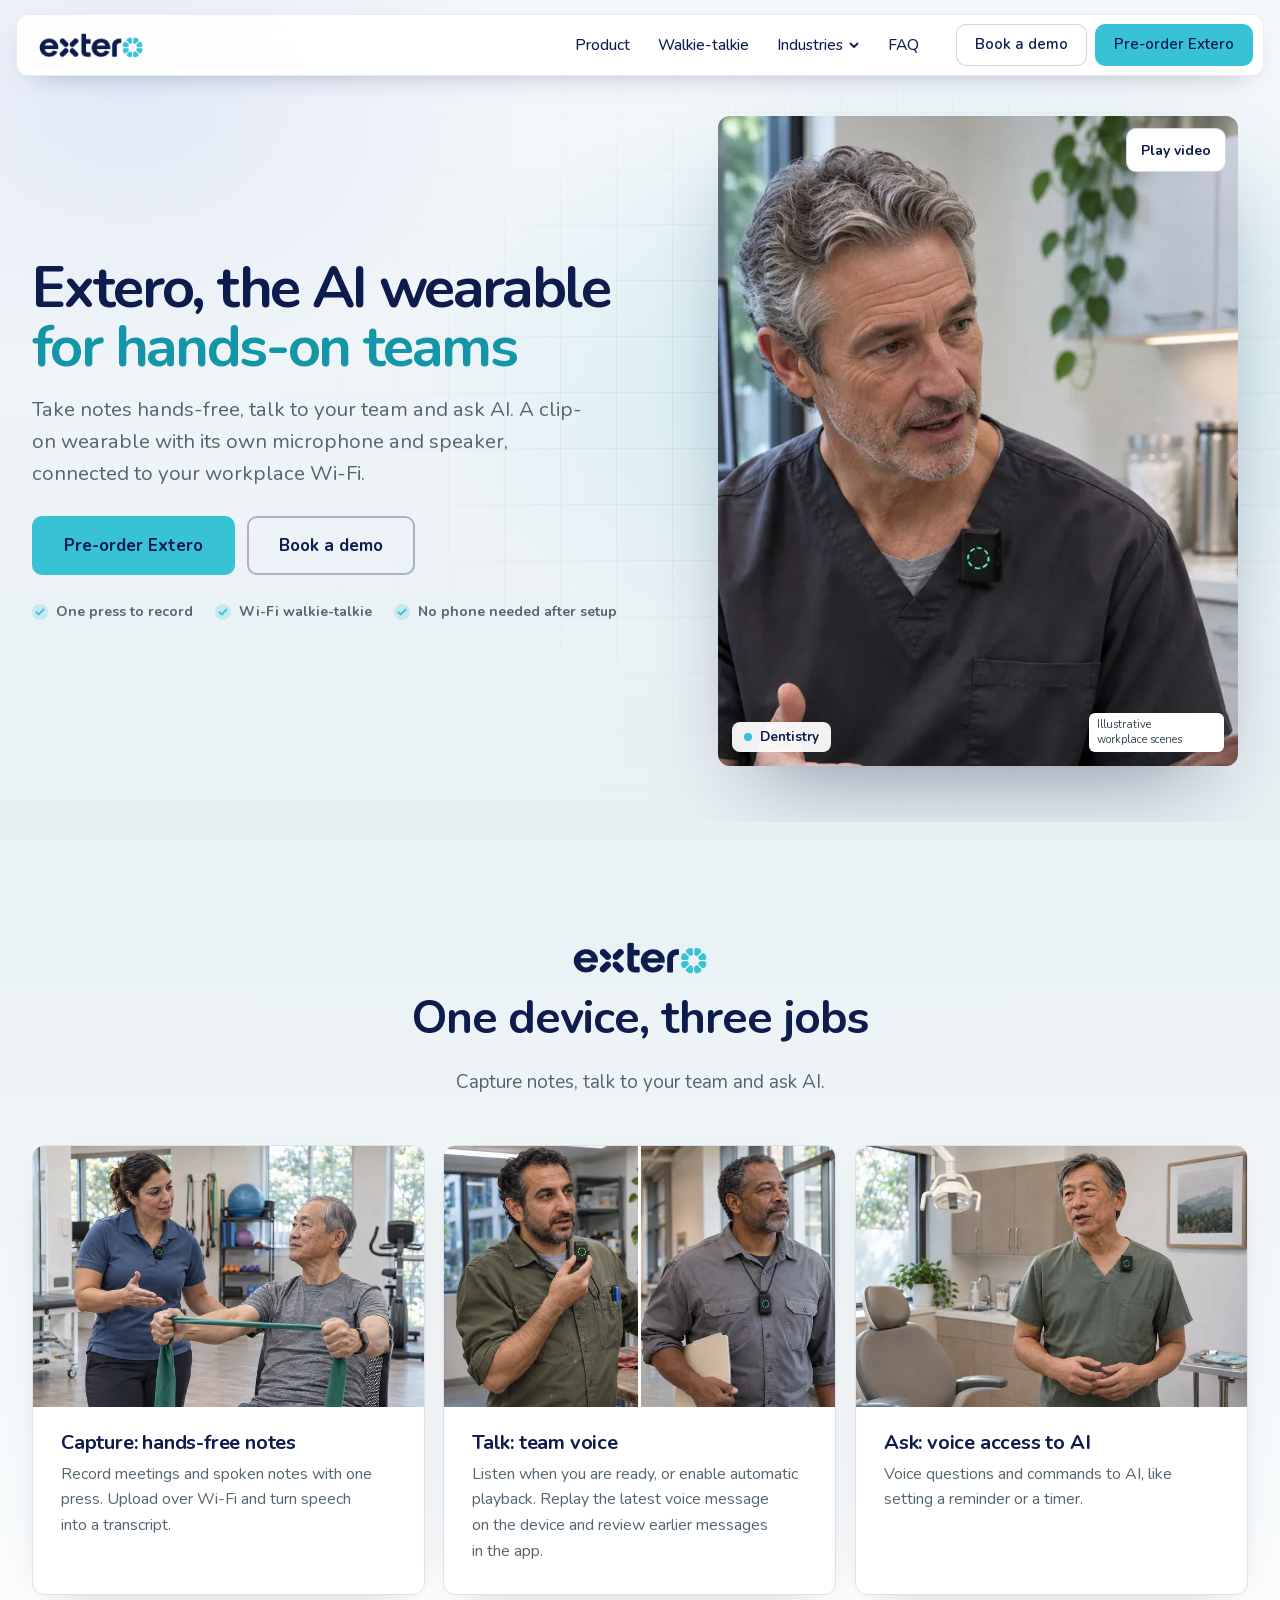
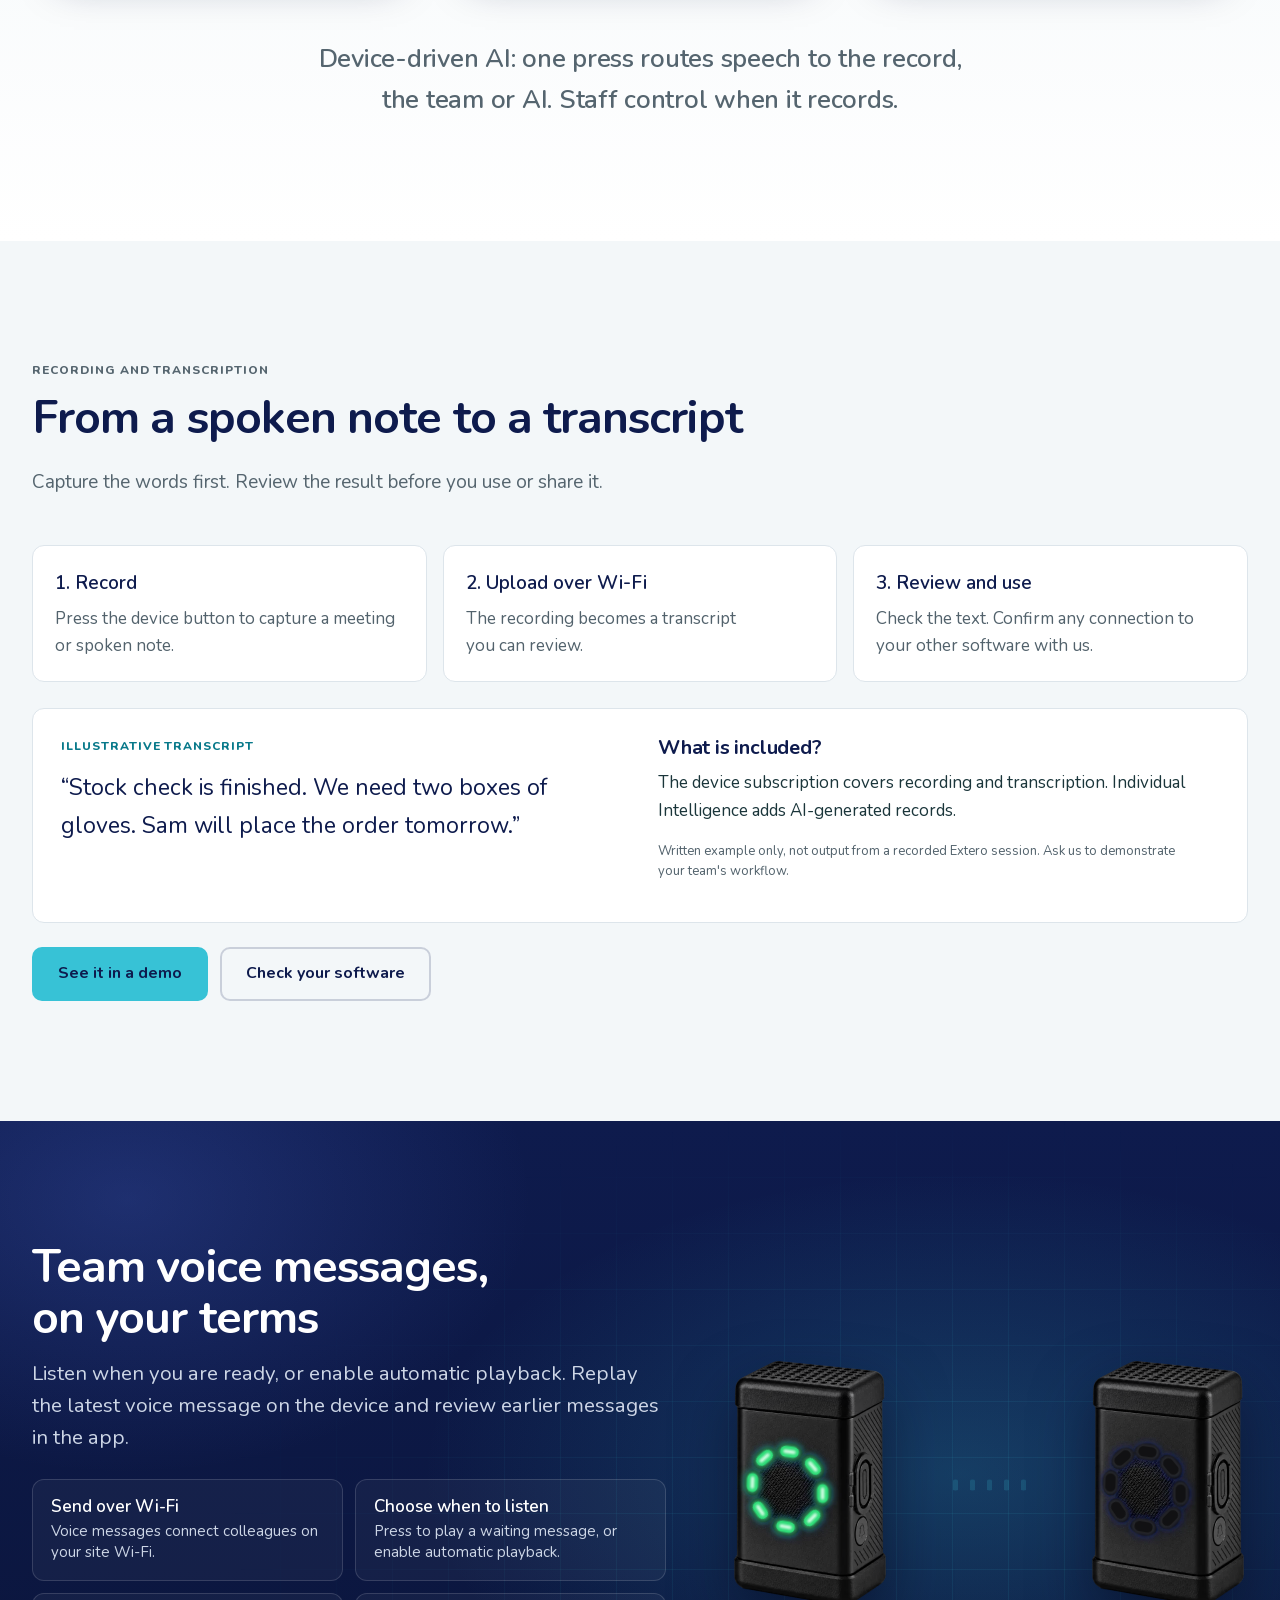
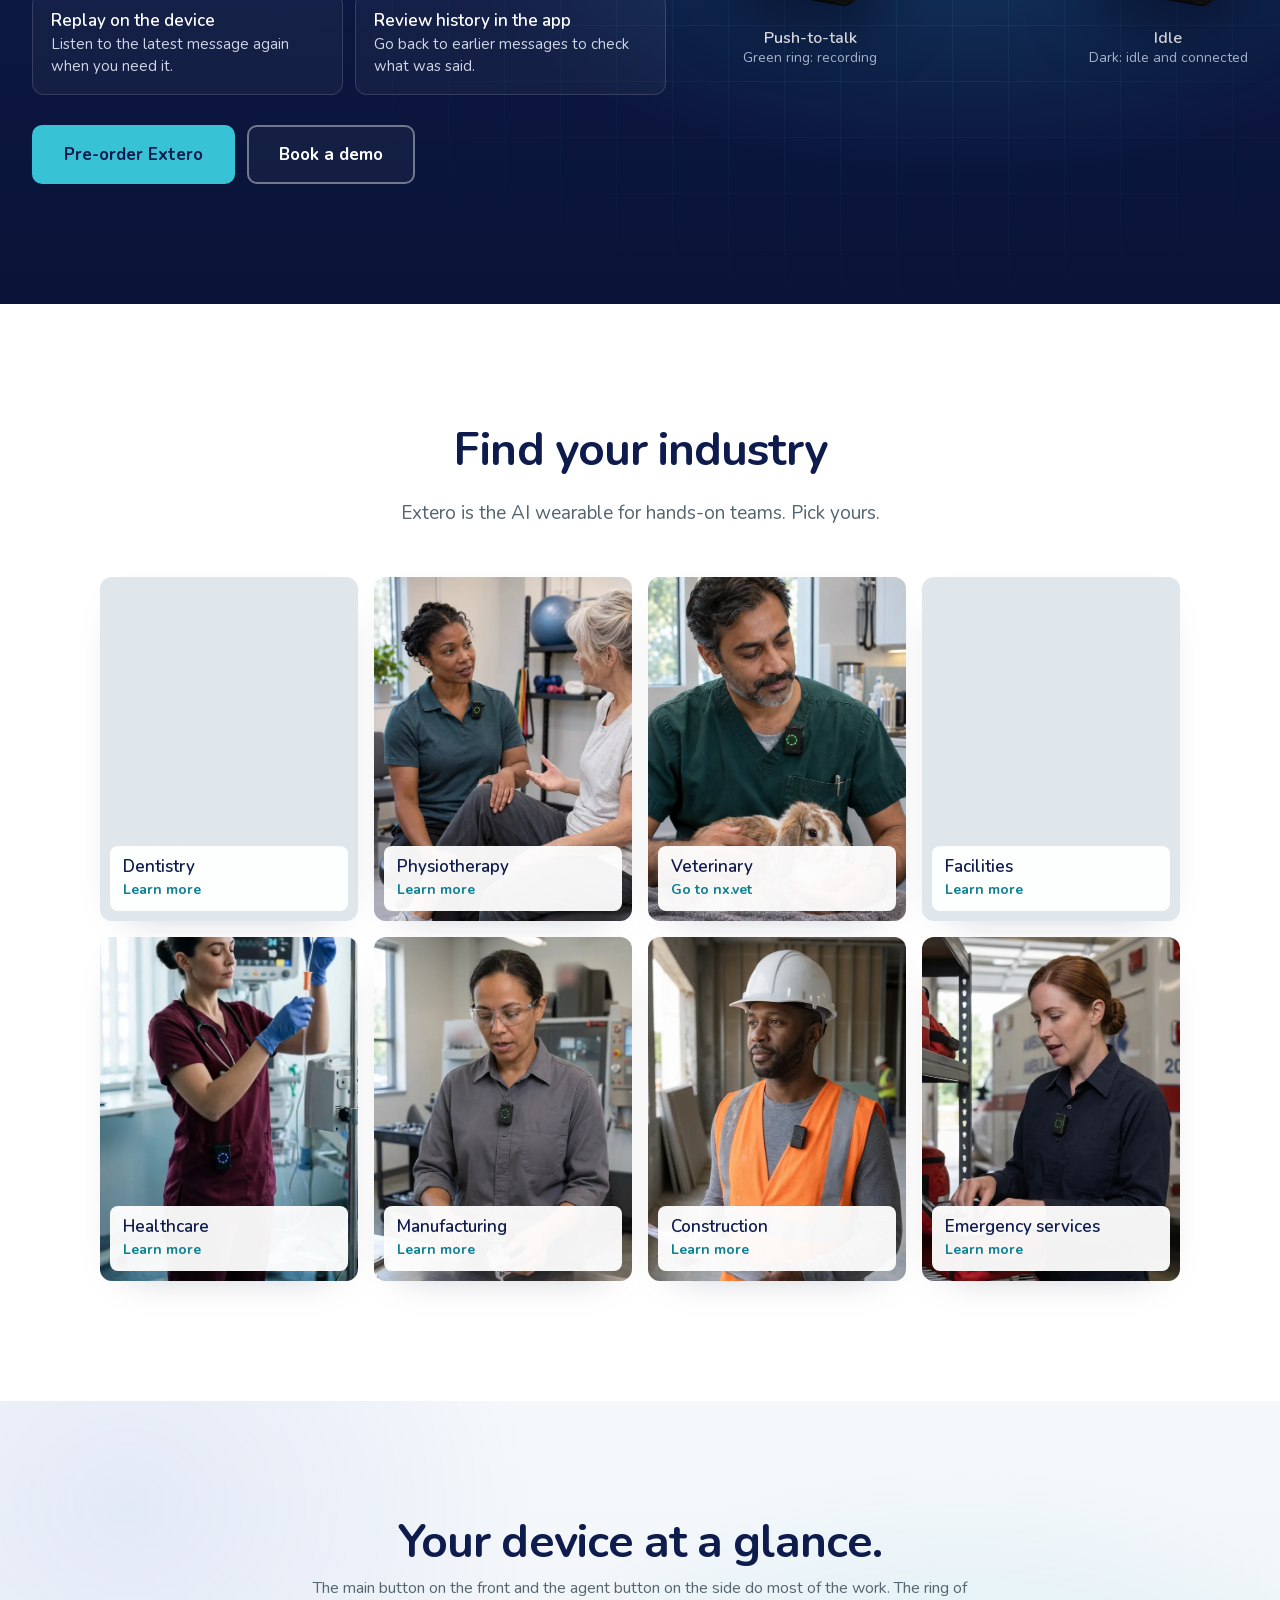
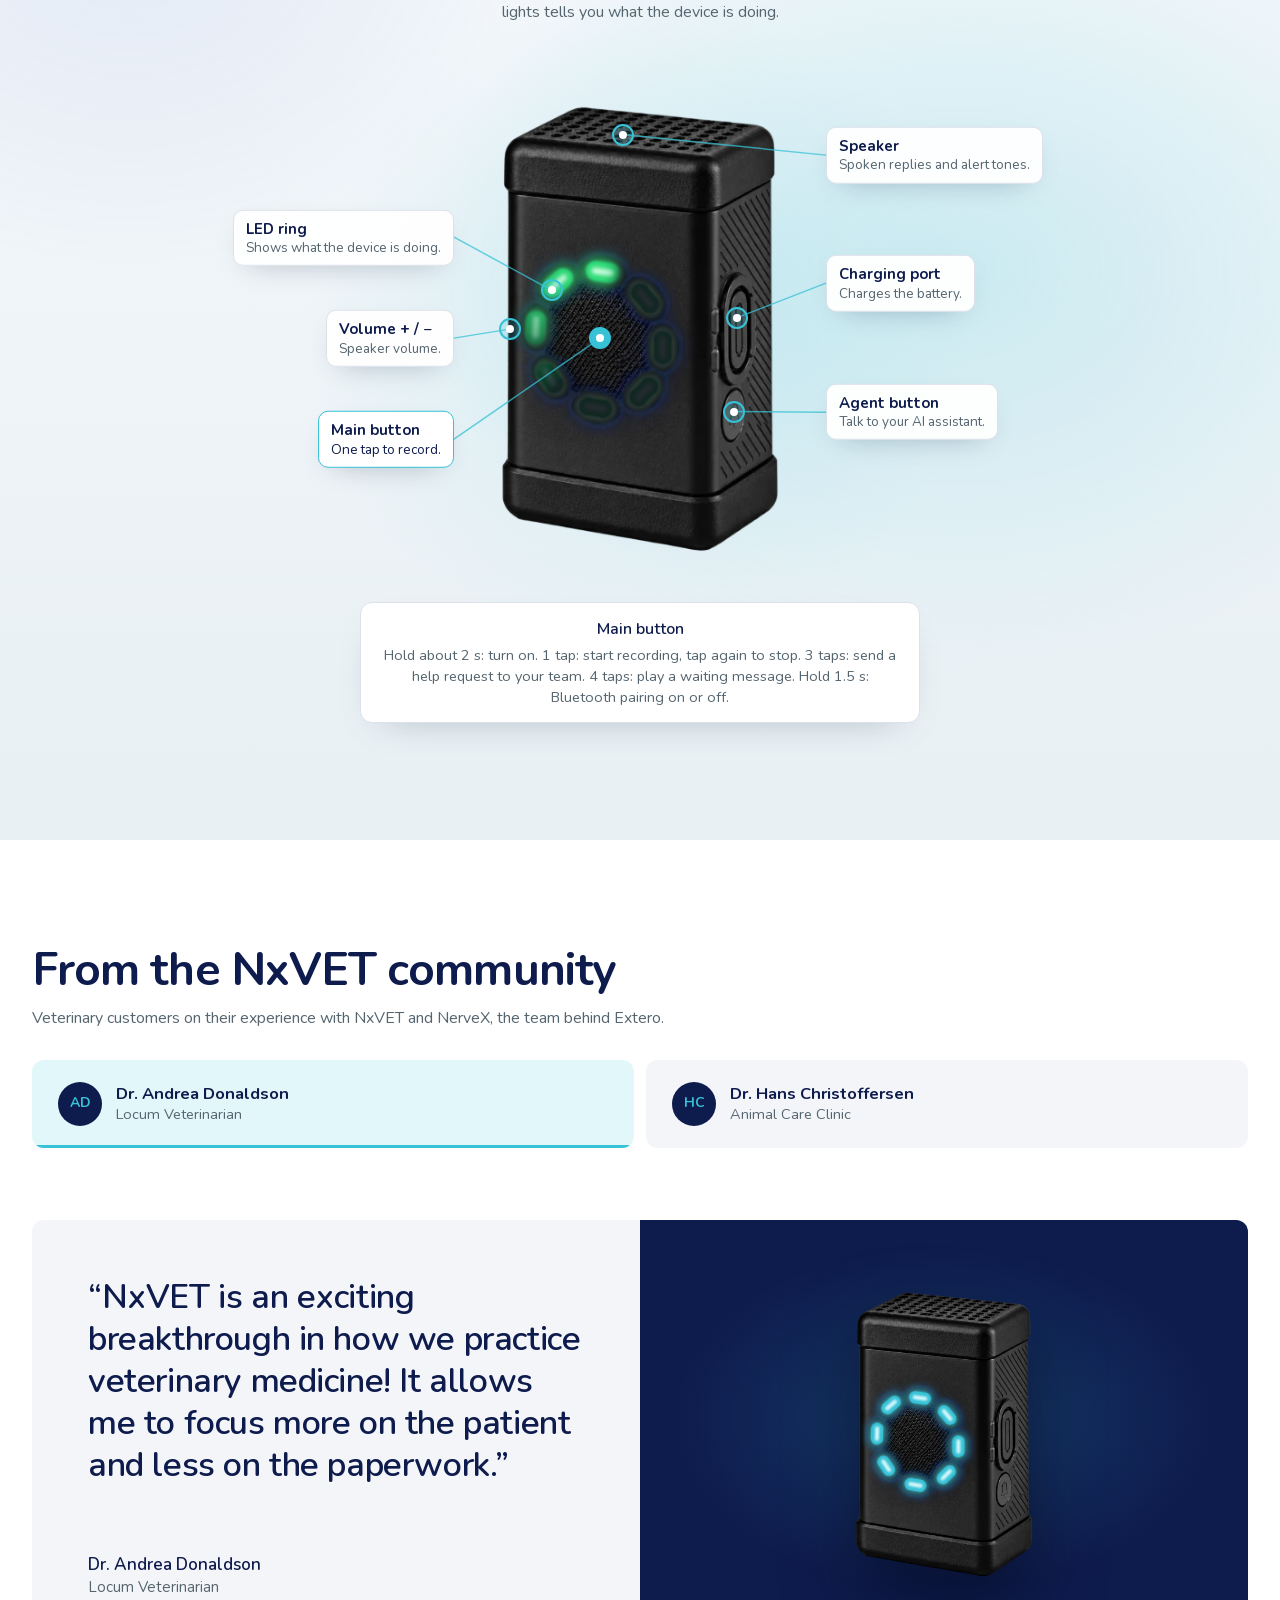
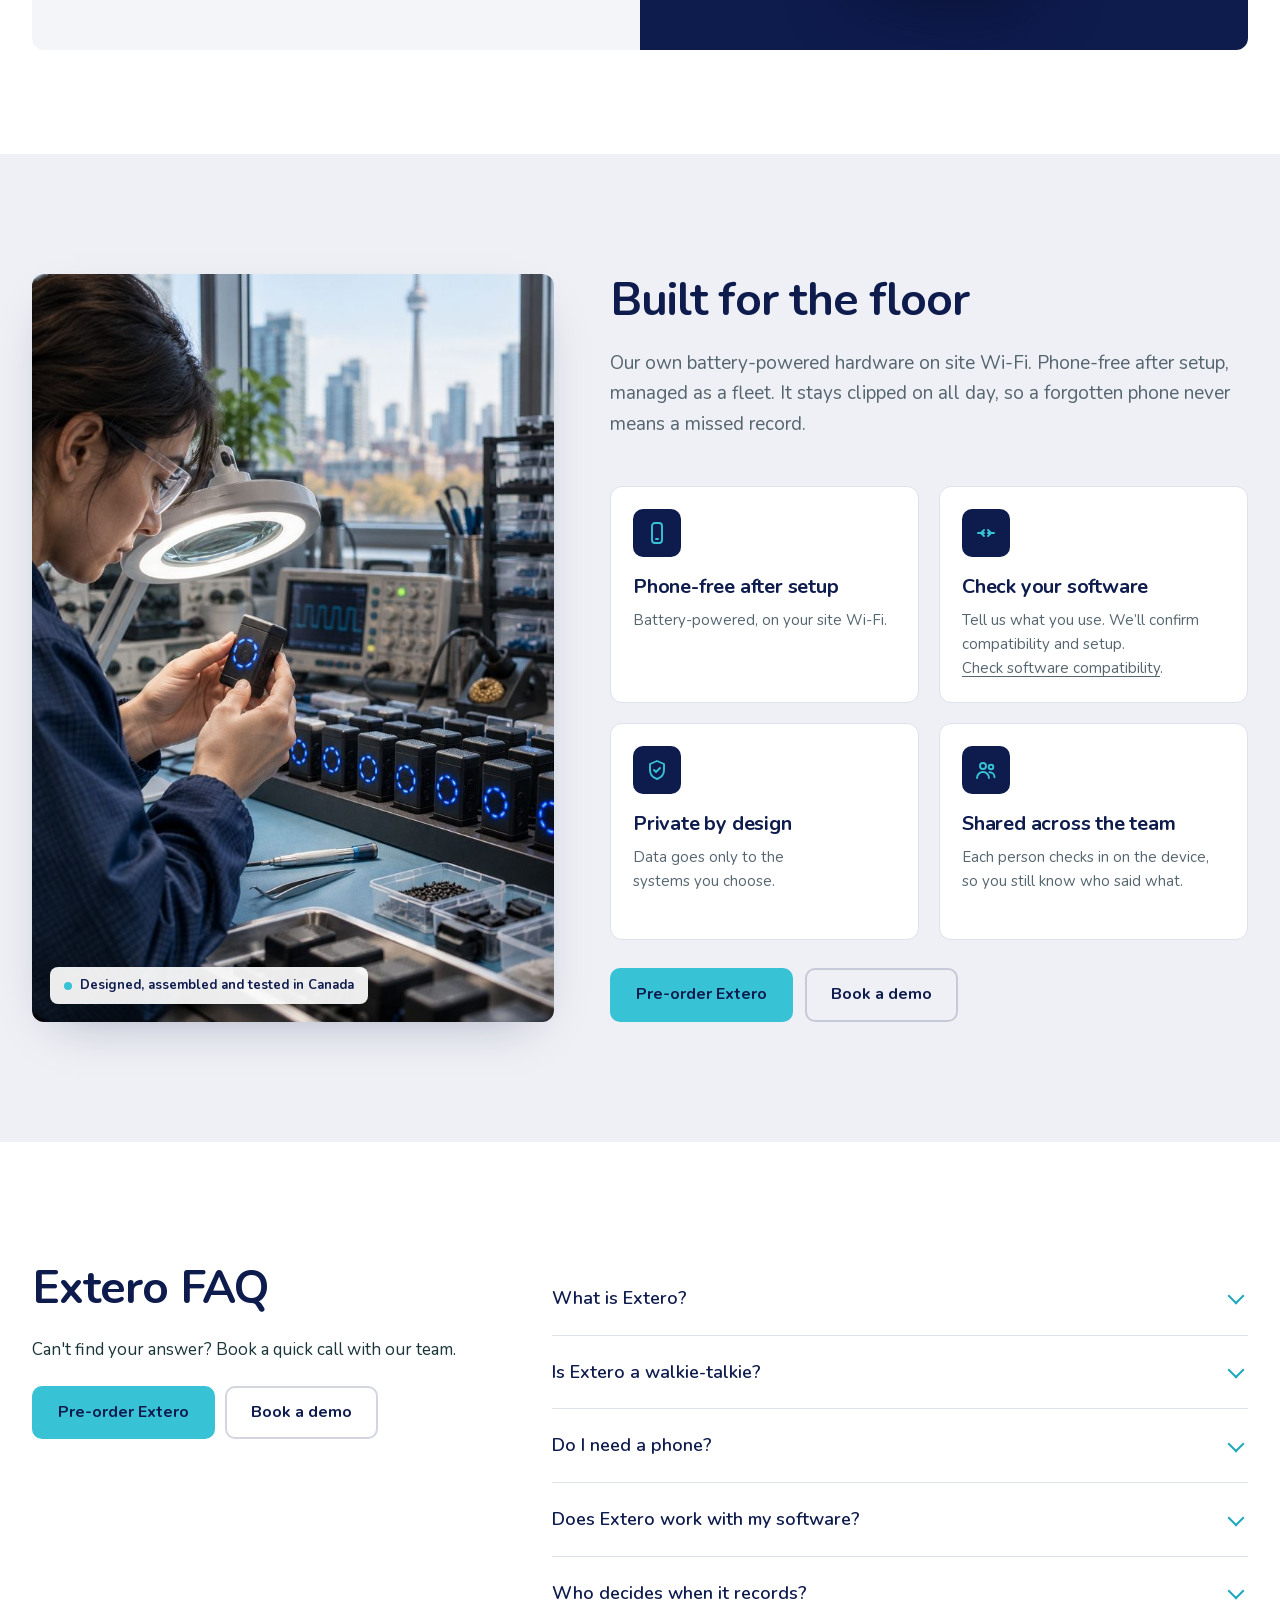
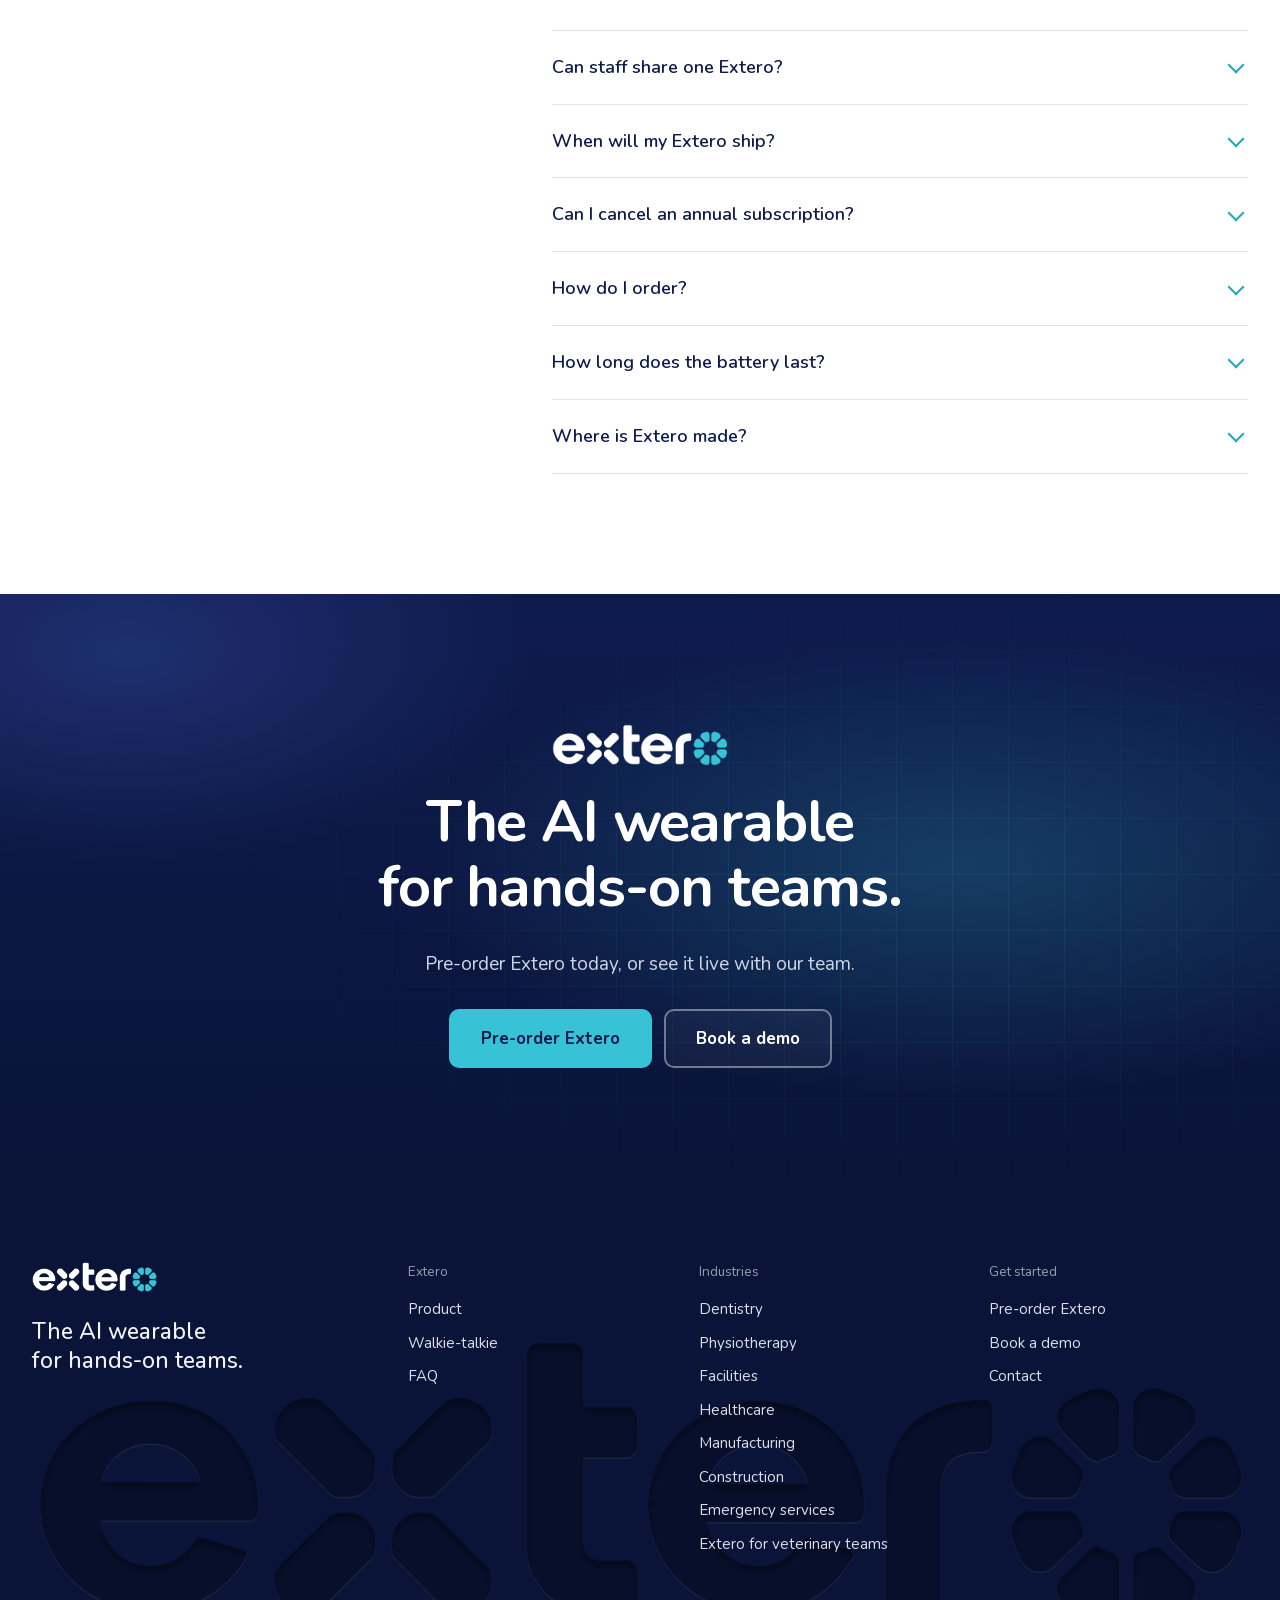
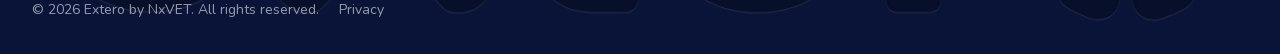
==== commit b5d43963: "Preview: no pause button on the walkie-talkie scene, other industries as cards, more space around th" ====
--- a/index.html
+++ b/index.html
@@ -493,7 +493,7 @@
 <script type="application/ld+json">{"@context": "https://schema.org", "@type": "WebSite", "name": "Extero", "url": "https://extero.ai/"}</script>
 <script type="application/ld+json">{"@context": "https://schema.org", "@type": "FAQPage", "mainEntity": [{"@type": "Question", "name": "What is Extero?", "acceptedAnswer": {"@type": "Answer", "text": "Extero is the AI wearable for hands-on teams. It clips on, with a microphone and a speaker built in. Take notes hands-free, talk to your team and ask AI. Phone-free after initial setup."}}, {"@type": "Question", "name": "Is Extero a walkie-talkie?", "acceptedAnswer": {"@type": "Answer", "text": "Yes. Send voice messages to staff over your site Wi-Fi. Listen when you are ready, or enable automatic playback. Replay the latest message on the device and review earlier messages in the app."}}, {"@type": "Question", "name": "Do I need a phone?", "acceptedAnswer": {"@type": "Answer", "text": "A phone is used for initial setup: connect Extero to your site Wi-Fi through the app over Bluetooth. After setup, recording, team messages and AI work on Wi-Fi without a phone alongside you."}}, {"@type": "Question", "name": "Does Extero work with my software?", "acceptedAnswer": {"@type": "Answer", "text": "Compatibility depends on your software. Tell us which software you use. We\u2019ll confirm whether Extero can connect and what setup is needed. Check software compatibility."}}, {"@type": "Question", "name": "Who decides when it records?", "acceptedAnswer": {"@type": "Answer", "text": "Your staff. One press routes speech to the record, the team or AI. Staff control when it records."}}, {"@type": "Question", "name": "Can staff share one Extero?", "acceptedAnswer": {"@type": "Answer", "text": "Yes. Each person checks in on the device, so you still know who said what."}}, {"@type": "Question", "name": "When will my Extero ship?", "acceptedAnswer": {"@type": "Answer", "text": "Extero is on pre-order: your order joins our next shipping batch, and we email you tracking as soon as it ships."}}, {"@type": "Question", "name": "Can I cancel an annual subscription?", "acceptedAnswer": {"@type": "Answer", "text": "Cancelling an annual subscription stops the next renewal. Unused prepaid months are not refunded."}}, {"@type": "Question", "name": "How do I order?", "acceptedAnswer": {"@type": "Answer", "text": "On the Extero page, choose your billing period and number of devices, then continue to checkout. You enter your shipping address, pick a delivery option and pay by card on our secure Stripe checkout."}}, {"@type": "Question", "name": "How long does the battery last?", "acceptedAnswer": {"@type": "Answer", "text": "Up to 8 hours of battery life, depending on use. Extero weighs about 50 g (under 2 oz)."}}, {"@type": "Question", "name": "Where is Extero made?", "acceptedAnswer": {"@type": "Answer", "text": "Extero is designed, assembled and tested in Canada."}}]}</script>
 <script src="/js/analytics.js?v=eebaf767" defer></script>
-<script src="/js/site.js?v=a417e13d" defer></script>
+<script src="/js/site.js?v=86203d02" defer></script>
 <script src="/assets/theme/nx-extero-home.js?v=ea100799" defer></script>
 <script src="/js/widows.js?v=6cb4b8d7" defer></script>
 </body>
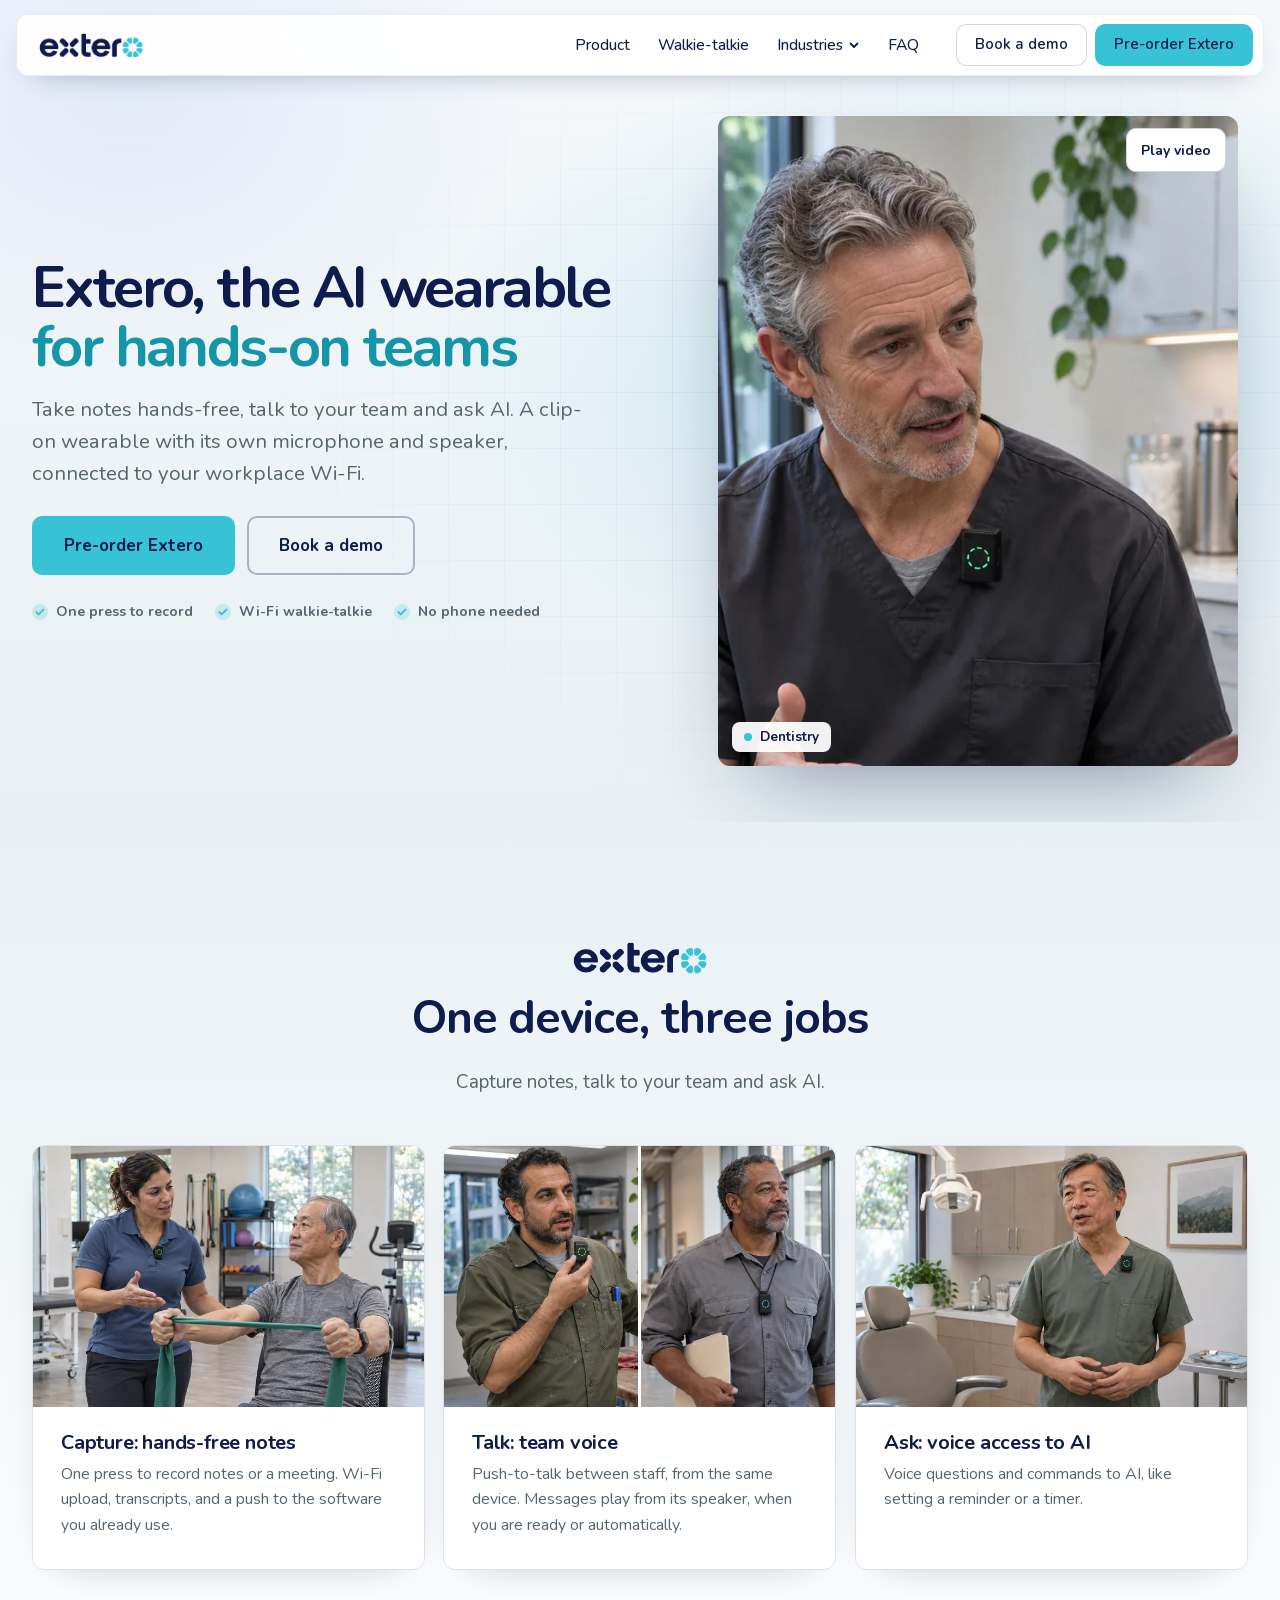
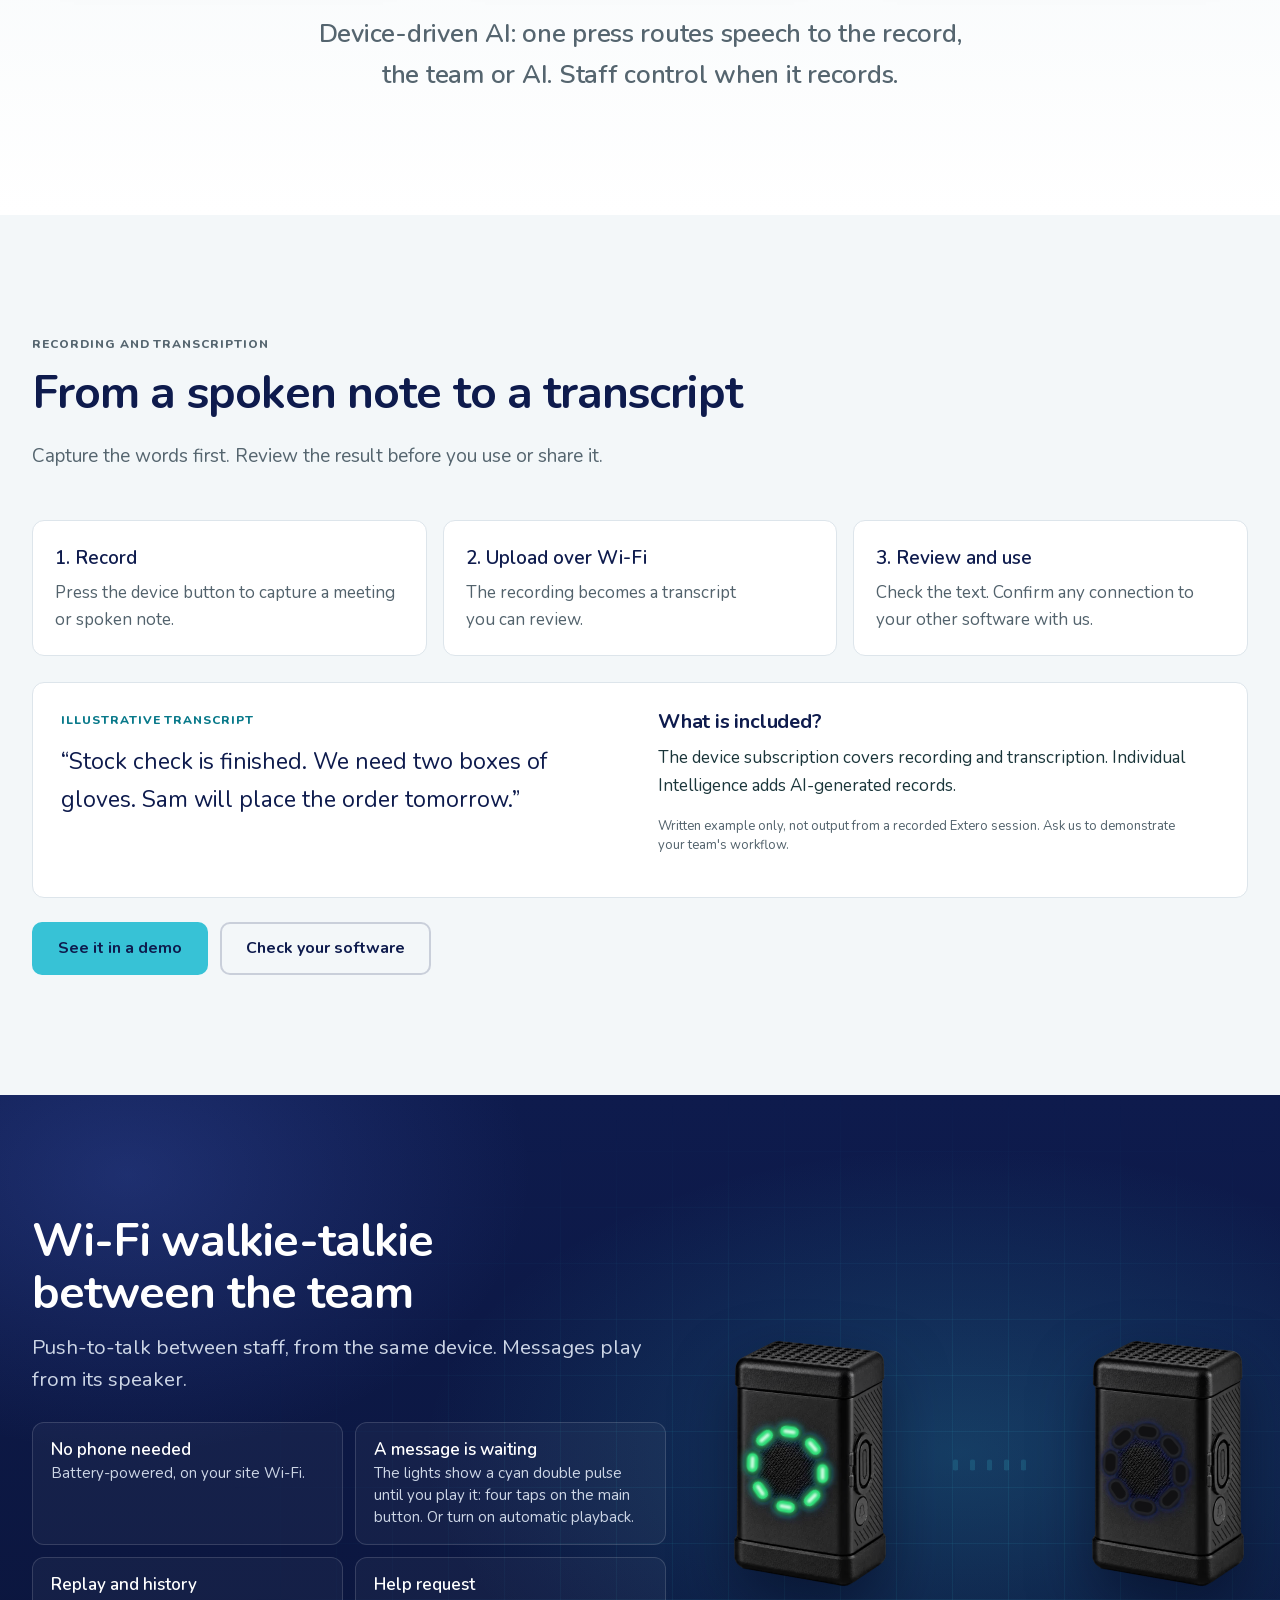
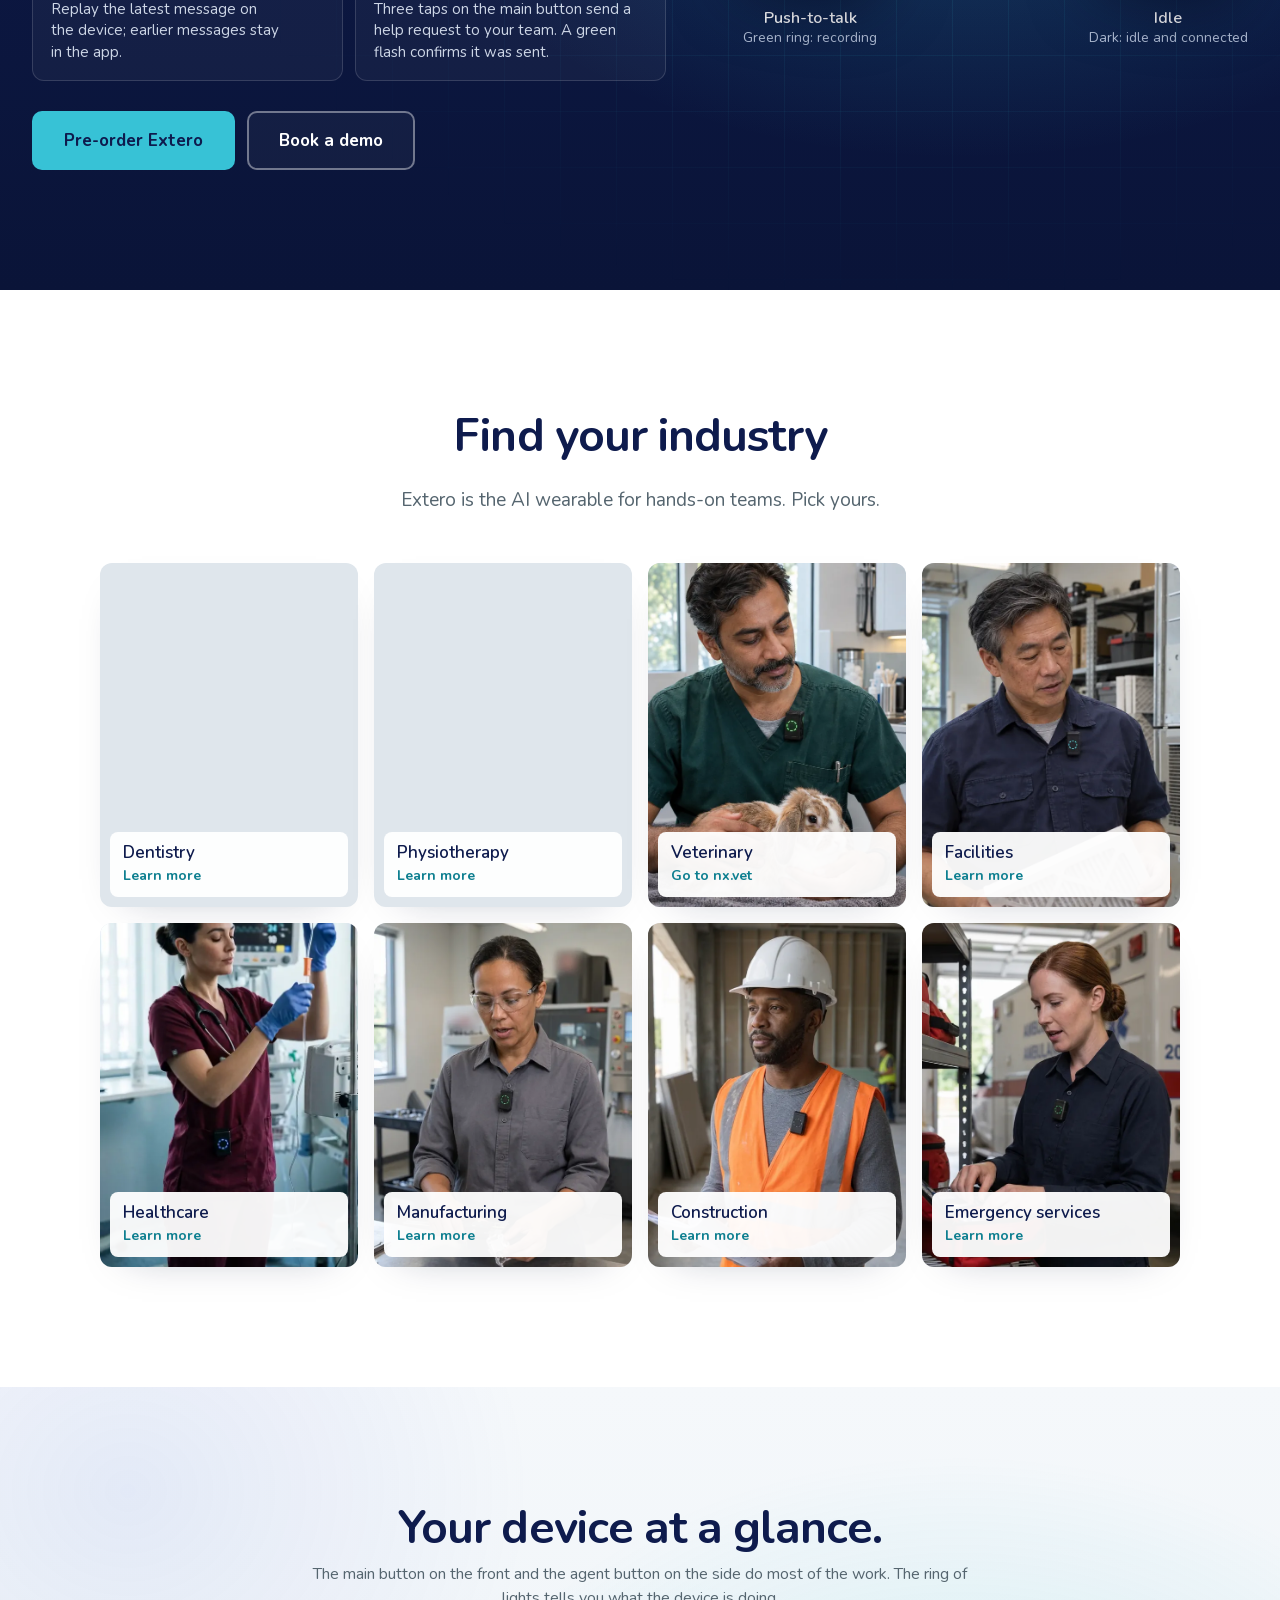
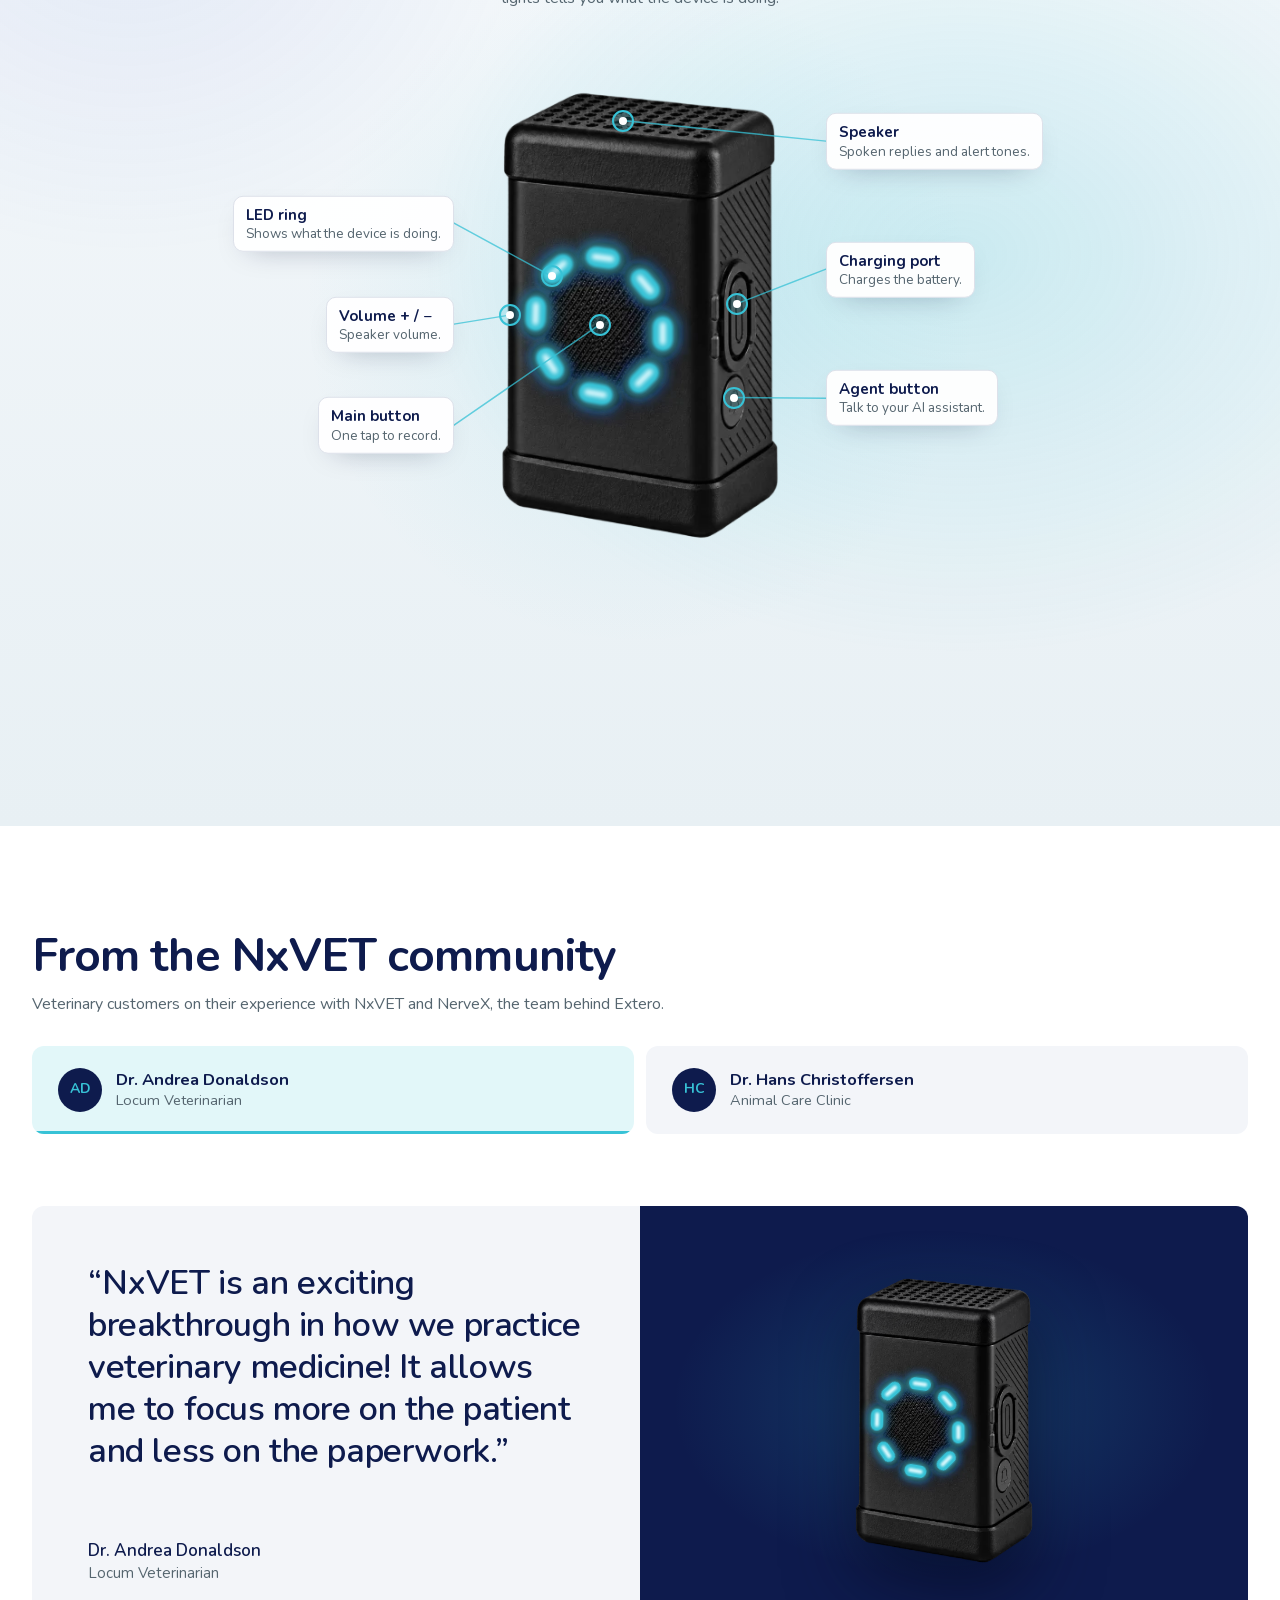
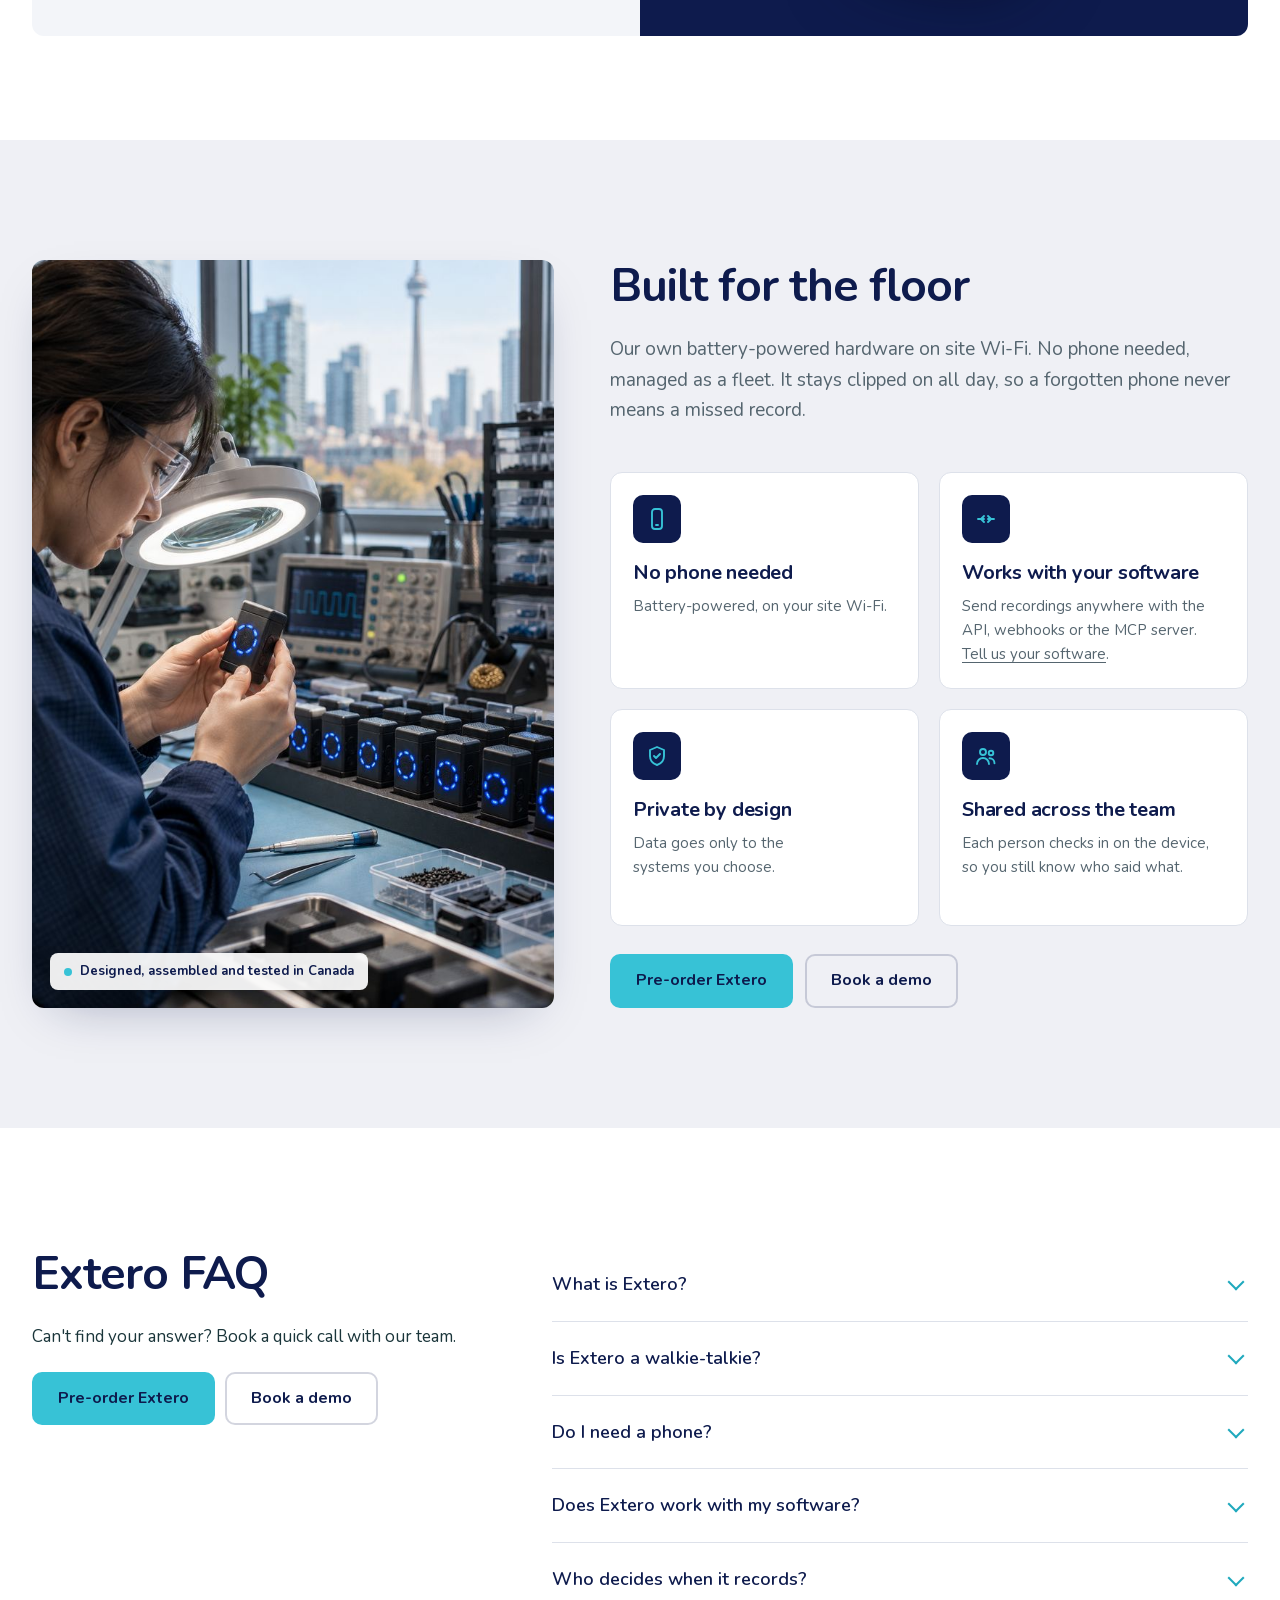
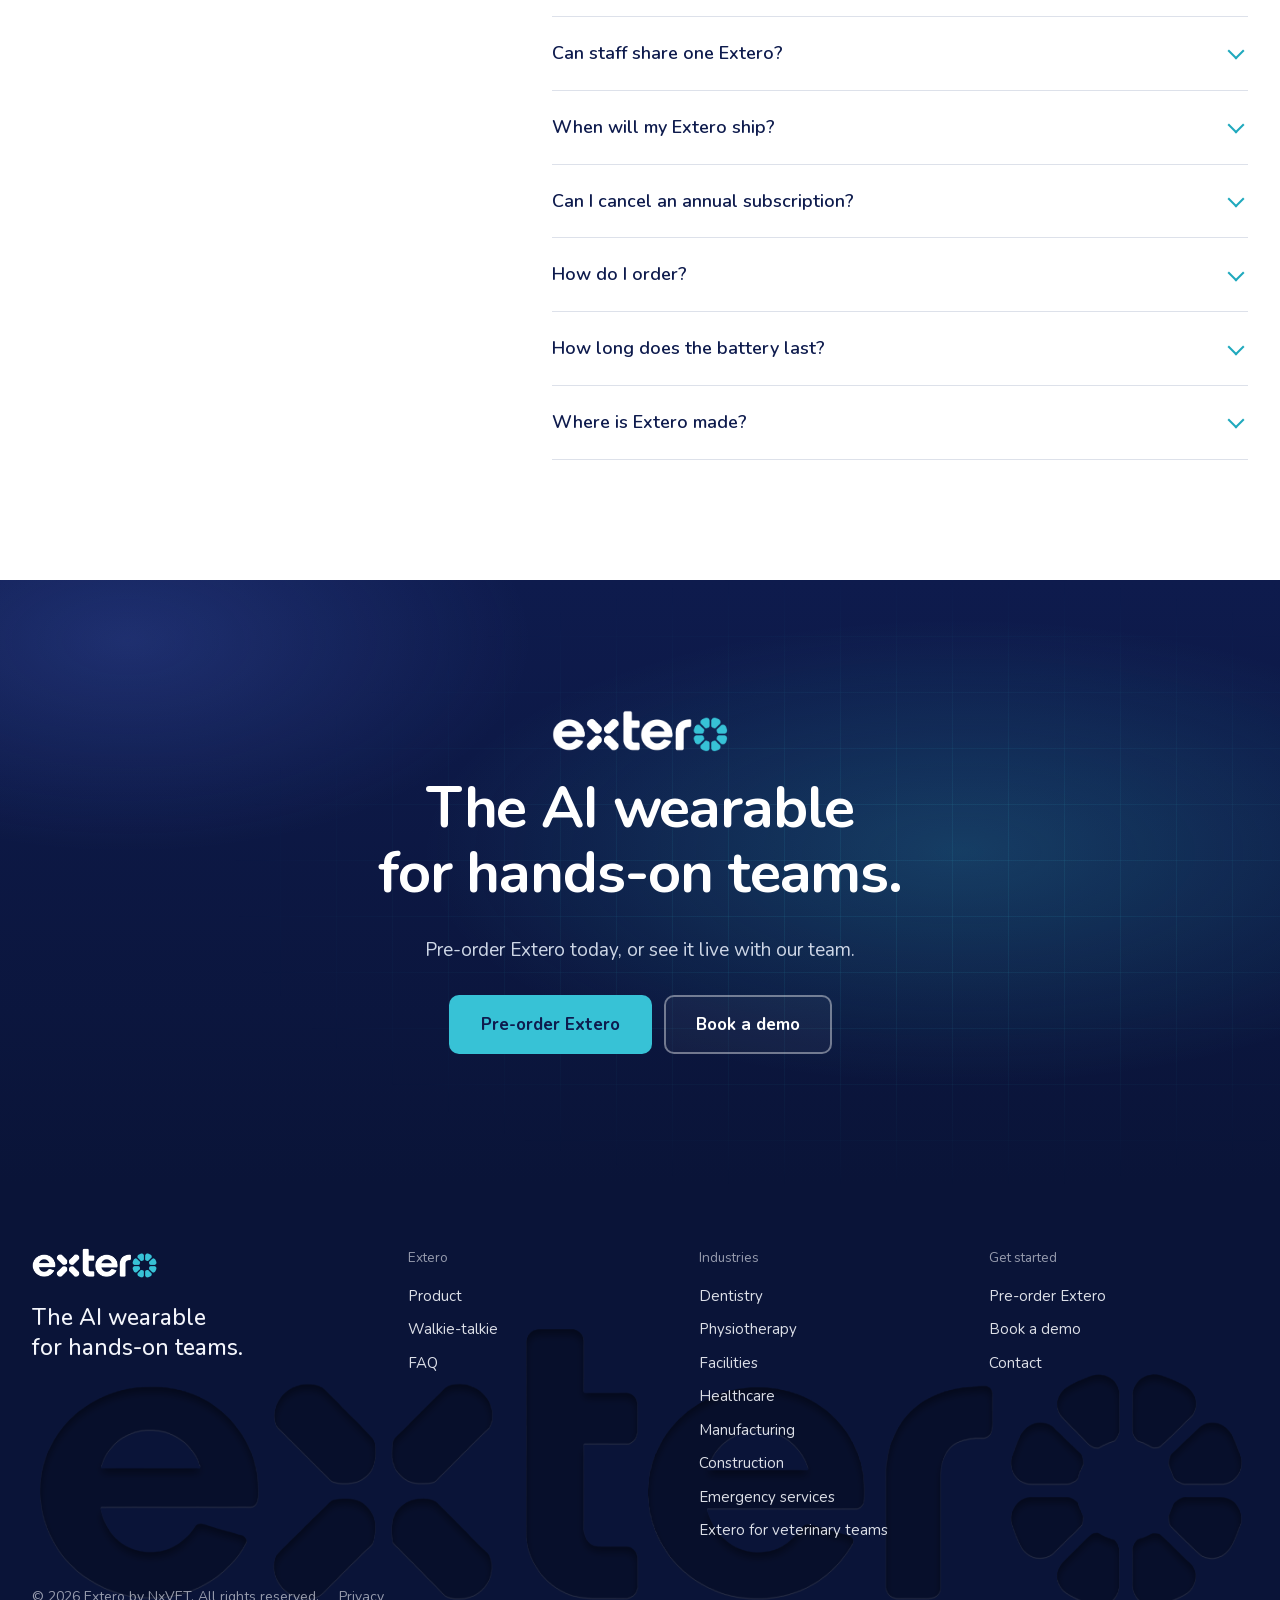
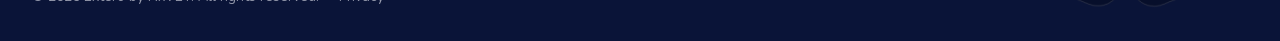
==== commit ff0588dd: "Preview: content pass (no phone needed, push-to-talk, API/webhooks/MCP)" ====
--- a/index.html
+++ b/index.html
@@ -5,13 +5,13 @@
 <meta name="viewport" content="width=device-width, initial-scale=1">
 <meta name="robots" content="noindex, nofollow">
 <title>Extero: the AI wearable for hands-on teams</title>
-<meta name="description" content="Extero is the AI wearable for hands-on teams: take notes hands-free, talk to your team with a Wi-Fi walkie-talkie and ask AI. Phone-free after initial setup.">
+<meta name="description" content="Extero is the AI wearable for hands-on teams: take notes hands-free, talk to your team with a Wi-Fi walkie-talkie and ask AI. No phone needed after a one-time setup.">
 <link rel="canonical" href="https://extero.ai/">
 <meta name="theme-color" content="#0e1b4d">
 <meta property="og:type" content="website">
 <meta property="og:site_name" content="Extero">
 <meta property="og:title" content="Extero: the AI wearable for hands-on teams">
-<meta property="og:description" content="Take notes hands-free, talk to your team with a Wi-Fi walkie-talkie and ask AI. Phone-free after initial setup.">
+<meta property="og:description" content="Take notes hands-free, talk to your team with a Wi-Fi walkie-talkie and ask AI. No phone needed after a one-time setup.">
 <meta property="og:url" content="https://extero.ai/">
 <meta property="og:image" content="https://extero.ai/assets/img/og-extero.jpg">
 <meta property="og:image:width" content="1200">
@@ -19,7 +19,7 @@
 <meta property="og:image:alt" content="Extero worn by a dentist, a maintenance technician, a physiotherapist and a machinist">
 <meta name="twitter:card" content="summary_large_image">
 <meta name="twitter:title" content="Extero: the AI wearable for hands-on teams">
-<meta name="twitter:description" content="Take notes hands-free, talk to your team with a Wi-Fi walkie-talkie and ask AI. Phone-free after initial setup.">
+<meta name="twitter:description" content="Take notes hands-free, talk to your team with a Wi-Fi walkie-talkie and ask AI. No phone needed after a one-time setup.">
 <meta name="twitter:image" content="https://extero.ai/assets/img/og-extero.jpg">
 <link rel="icon" href="/favicon.ico" sizes="48x48">
 <link rel="icon" type="image/svg+xml" href="/assets/img/favicon.svg">
@@ -28,7 +28,7 @@
 <link rel="preload" as="image" href="/assets/video/hero-poster.webp" media="(min-width: 761px)" fetchpriority="high">
 <link rel="preload" as="image" href="/assets/video/hero-poster-480.webp" media="(max-width: 760px)" fetchpriority="high">
 <link rel="preload" href="/assets/fonts/nunito-latin.woff2" as="font" type="font/woff2" crossorigin>
-<link rel="stylesheet" href="/assets/bundles/site-7cdbd99fe05c.css">
+<link rel="stylesheet" href="/assets/bundles/site-3fadebc355c8.css">
 
 
 
@@ -119,14 +119,13 @@
       <ul class="nxh-hero-trust">
         <li><span>One press to record</span></li>
         <li><span>Wi-Fi walkie-talkie</span></li>
-        <li><span>No phone needed after setup</span></li>
+        <li><span>No phone needed</span></li>
       </ul>
     </div>
     <div class="nxx-hero-media">
       <figure class="xo-reel">
         <video muted loop playsinline preload="none" width="720" height="900" poster="/assets/video/hero-poster.webp" data-src="/assets/video/hero-720.mp4" data-src-small="/assets/video/hero-480.mp4" data-poster-small="/assets/video/hero-poster-480.webp" controls aria-label="Illustrative scenes of Extero worn by a dentist, a physiotherapist, a veterinarian, a facilities manager, a machinist, a site supervisor and a paramedic"></video>
         <figcaption class="xo-reel-tag" aria-hidden="true"><i></i><span data-labels="Dentistry|Physiotherapy|Veterinary|Facilities|Manufacturing|Construction|Emergency services">Dentistry</span></figcaption>
-        <span class="xo-image-note">Illustrative workplace scenes</span>
       </figure>
     </div>
   </div>
@@ -141,8 +140,8 @@
       <p>Capture notes, talk to your team and ask AI.</p>
     </div>
     <div class="nxx-jobs-grid">
-      <article class="nxx-job nxh-reveal"><img class="xo-job-img" data-job="capture" src="/assets/img/job-home-capture.webp" width="720" height="480" loading="lazy" decoding="async" alt="A physiotherapist guides a patient through a resistance band exercise, Extero clipped to her polo shirt"><h3>Capture: hands-free notes</h3><p>Record meetings and spoken notes with one press. Upload over Wi-Fi and turn speech into a transcript.</p></article>
-      <article class="nxx-job nxh-reveal"><img class="xo-job-img" data-job="talk" src="/assets/img/job-home-talk.webp" width="720" height="480" loading="lazy" decoding="async" alt="Two colleagues on a voice message: a technician speaks into his Extero in the workshop, the other hears it in the lobby with the ring cyan"><h3>Talk: team voice</h3><p>Listen when you are ready, or enable automatic playback. Replay the latest voice message on the device and review earlier messages in the app.</p></article>
+      <article class="nxx-job nxh-reveal"><img class="xo-job-img" data-job="capture" src="/assets/img/job-home-capture.webp" width="720" height="480" loading="lazy" decoding="async" alt="A physiotherapist guides a patient through a resistance band exercise, Extero clipped to her polo shirt"><h3>Capture: hands-free notes</h3><p>One press to record notes or a meeting. Wi-Fi upload, transcripts, and a push to the software you already use.</p></article>
+      <article class="nxx-job nxh-reveal"><img class="xo-job-img" data-job="talk" src="/assets/img/job-home-talk.webp" width="720" height="480" loading="lazy" decoding="async" alt="Two colleagues on a voice message: a technician speaks into his Extero in the workshop, the other hears it in the lobby with the ring cyan"><h3>Talk: team voice</h3><p>Push-to-talk between staff, from the same device. Messages play from its speaker, when you are ready or automatically.</p></article>
       <article class="nxx-job nxh-reveal"><img class="xo-job-img" data-job="ask" src="/assets/img/job-home-ask.webp" width="720" height="480" loading="lazy" decoding="async" alt="A dentist speaks to the Extero clipped to his scrubs"><h3>Ask: voice access to AI</h3><p>Voice questions and commands to AI, like setting a reminder or a timer.</p></article>
     </div>
     <p class="nxx-scribe-lead nxh-reveal">Device-driven AI: one press routes speech to the record, the team or AI. Staff control when it records.</p>
@@ -165,13 +164,13 @@
   <div class="nxh-hero-bg" aria-hidden="true"></div>
   <div class="nxh-wrap xo-talk-grid">
     <div class="xo-talk-copy">
-      <h2 id="xo-talk-title" class="nxh-reveal">Team voice messages, on your terms</h2>
-      <p class="nxh-lead nxh-reveal">Listen when you are ready, or enable automatic playback. Replay the latest voice message on the device and review earlier messages in the app.</p>
+      <h2 id="xo-talk-title" class="nxh-reveal">Wi-Fi walkie-talkie between the team</h2>
+      <p class="nxh-lead nxh-reveal">Push-to-talk between staff, from the same device. Messages play from its speaker.</p>
       <ul class="xo-talk-list">
-<li class="nxh-reveal"><strong>Send over Wi-Fi</strong>Voice messages connect colleagues on your site Wi-Fi.</li>
-<li class="nxh-reveal"><strong>Choose when to listen</strong>Press to play a waiting message, or enable automatic playback.</li>
-<li class="nxh-reveal"><strong>Replay on the device</strong>Listen to the latest message again when you need it.</li>
-<li class="nxh-reveal"><strong>Review history in the app</strong>Go back to earlier messages to check what was said.</li>
+        <li class="nxh-reveal"><strong>No phone needed</strong>Battery-powered, on your site Wi-Fi.</li>
+        <li class="nxh-reveal"><strong>A message is waiting</strong>The lights show a cyan double pulse until you play it: four taps on the main button. Or turn on automatic playback.</li>
+        <li class="nxh-reveal"><strong>Replay and history</strong>Replay the latest message on the device; earlier messages stay in the app.</li>
+        <li class="nxh-reveal"><strong>Help request</strong>Three taps on the main button send a help request to your team. A green flash confirms it was sent.</li>
 </ul>
       <div class="nxh-hero-actions nxh-reveal">
         <a class="nxh-btn nxh-btn-primary nxh-btn-lg" href="/products/extero/">Pre-order Extero</a>
@@ -280,10 +279,10 @@
     </figure>
     <div>
       <h2 class="nxh-reveal">Built for the floor</h2>
-      <p class="nxh-reveal" style="color:var(--muted);font-size:19px">Our own battery-powered hardware on site Wi-Fi. Phone-free after setup, managed as a fleet. It stays clipped on all day, so a forgotten phone never means a missed record.</p>
+      <p class="nxh-reveal" style="color:var(--muted);font-size:19px">Our own battery-powered hardware on site Wi-Fi. No phone needed, managed as a fleet. It stays clipped on all day, so a forgotten phone never means a missed record.</p>
       <div class="nxh-benefit-grid">
-        <article class="nxh-benefit nxh-reveal"><span class="nxh-ico"><svg viewBox="0 0 24 24"><rect x="7" y="2" width="10" height="20" rx="3"/><path d="M11 18h2"/></svg></span><h3>Phone-free after setup</h3><p>Battery-powered, on your site Wi-Fi.</p></article>
-        <article class="nxh-benefit nxh-reveal"><span class="nxh-ico"><svg viewBox="0 0 24 24"><path d="M4 12h6M14 12h6M10 9l-3 3 3 3M14 9l3 3-3 3"/></svg></span><h3>Check your software</h3><p>Tell us what you use. We’ll confirm compatibility and setup. <a href="/contact/?enquiry=software#contact-form">Check software compatibility</a>.</p></article>
+        <article class="nxh-benefit nxh-reveal"><span class="nxh-ico"><svg viewBox="0 0 24 24"><rect x="7" y="2" width="10" height="20" rx="3"/><path d="M11 18h2"/></svg></span><h3>No phone needed</h3><p>Battery-powered, on your site Wi-Fi.</p></article>
+        <article class="nxh-benefit nxh-reveal"><span class="nxh-ico"><svg viewBox="0 0 24 24"><path d="M4 12h6M14 12h6M10 9l-3 3 3 3M14 9l3 3-3 3"/></svg></span><h3>Works with your software</h3><p>Send recordings anywhere with the API, webhooks or the MCP server. <a href="/contact/?enquiry=software#contact-form">Tell us your software</a>.</p></article>
         <article class="nxh-benefit nxh-reveal"><span class="nxh-ico"><svg viewBox="0 0 24 24"><path d="M12 3l7 3v6c0 4.5-3 7.7-7 9-4-1.3-7-4.5-7-9V6z"/><path d="M9 12l2 2 4-4"/></svg></span><h3>Private by design</h3><p>Data goes only to the systems you choose.</p></article>
         <article class="nxh-benefit nxh-reveal"><span class="nxh-ico"><svg viewBox="0 0 24 24"><circle cx="9" cy="8" r="3"/><circle cx="17" cy="9" r="2.3"/><path d="M3 20c0-3.3 2.7-6 6-6s6 2.7 6 6M15.5 14.2c2.8 0 5 2.2 5 5"/></svg></span><h3>Shared across the team</h3><p>Each person checks in on the device, so you still know who said what.</p></article>
       </div>
@@ -306,10 +305,10 @@
       </div>
     </div>
     <div class="nxh-faq-list nxh-reveal">
-      <details><summary>What is Extero?</summary><p>Extero is the AI wearable for hands-on teams. It clips on, with a microphone and a speaker built in. Take notes hands-free, talk to your team and ask AI. Phone-free after initial setup.</p></details>
-      <details><summary>Is Extero a walkie-talkie?</summary><p>Yes. Send voice messages to staff over your site Wi-Fi. Listen when you are ready, or enable automatic playback. Replay the latest message on the device and review earlier messages in the app.</p></details>
-      <details><summary>Do I need a phone?</summary><p>A phone is used for initial setup: connect Extero to your site Wi-Fi through the app over Bluetooth. After setup, recording, team messages and AI work on Wi-Fi without a phone alongside you.</p></details>
-      <details><summary>Does Extero work with my software?</summary><p>Compatibility depends on your software. Tell us which software you use. We’ll confirm whether Extero can connect and what setup is needed. <a href="/contact/?enquiry=software#contact-form">Check software compatibility</a>.</p></details>
+      <details><summary>What is Extero?</summary><p>Extero is the AI wearable for hands-on teams. It clips on, with a microphone and a speaker built in. Take notes hands-free, talk to your team and ask AI. No phone needed.</p></details>
+      <details><summary>Is Extero a walkie-talkie?</summary><p>Yes. Push-to-talk between staff, from the same device, on your site Wi-Fi. Messages play from its speaker, when you are ready or automatically, and you can replay the latest one.</p></details>
+      <details><summary>Do I need a phone?</summary><p>No. You set Extero up once from the Extero app over Bluetooth. After that it works on your site Wi-Fi with no phone: recording, team messages and AI.</p></details>
+      <details><summary>Does Extero work with my software?</summary><p>Send recordings and transcripts anywhere with the API, webhooks or the MCP server. Tell us which software you use and we will confirm the setup. <a href="/contact/?enquiry=software#contact-form">Check software compatibility</a>.</p></details>
       <details><summary>Who decides when it records?</summary><p>Your staff. One press routes speech to the record, the team or AI. Staff control when it records.</p></details>
       <details><summary>Can staff share one Extero?</summary><p>Yes. Each person checks in on the device, so you still know who said what.</p></details>
       <details><summary>When will my Extero ship?</summary><p>Extero is on pre-order: your order joins our next shipping batch, and we email you tracking as soon as it ships.</p></details>
@@ -491,7 +490,7 @@
 
 <script type="application/ld+json">{"@context": "https://schema.org", "@type": "Organization", "name": "Extero", "url": "https://extero.ai/", "logo": "https://extero.ai/assets/theme/nx-extero-wordmark.png", "parentOrganization": {"@type": "Organization", "name": "NxVET", "url": "https://nx.vet/"}}</script>
 <script type="application/ld+json">{"@context": "https://schema.org", "@type": "WebSite", "name": "Extero", "url": "https://extero.ai/"}</script>
-<script type="application/ld+json">{"@context": "https://schema.org", "@type": "FAQPage", "mainEntity": [{"@type": "Question", "name": "What is Extero?", "acceptedAnswer": {"@type": "Answer", "text": "Extero is the AI wearable for hands-on teams. It clips on, with a microphone and a speaker built in. Take notes hands-free, talk to your team and ask AI. Phone-free after initial setup."}}, {"@type": "Question", "name": "Is Extero a walkie-talkie?", "acceptedAnswer": {"@type": "Answer", "text": "Yes. Send voice messages to staff over your site Wi-Fi. Listen when you are ready, or enable automatic playback. Replay the latest message on the device and review earlier messages in the app."}}, {"@type": "Question", "name": "Do I need a phone?", "acceptedAnswer": {"@type": "Answer", "text": "A phone is used for initial setup: connect Extero to your site Wi-Fi through the app over Bluetooth. After setup, recording, team messages and AI work on Wi-Fi without a phone alongside you."}}, {"@type": "Question", "name": "Does Extero work with my software?", "acceptedAnswer": {"@type": "Answer", "text": "Compatibility depends on your software. Tell us which software you use. We\u2019ll confirm whether Extero can connect and what setup is needed. Check software compatibility."}}, {"@type": "Question", "name": "Who decides when it records?", "acceptedAnswer": {"@type": "Answer", "text": "Your staff. One press routes speech to the record, the team or AI. Staff control when it records."}}, {"@type": "Question", "name": "Can staff share one Extero?", "acceptedAnswer": {"@type": "Answer", "text": "Yes. Each person checks in on the device, so you still know who said what."}}, {"@type": "Question", "name": "When will my Extero ship?", "acceptedAnswer": {"@type": "Answer", "text": "Extero is on pre-order: your order joins our next shipping batch, and we email you tracking as soon as it ships."}}, {"@type": "Question", "name": "Can I cancel an annual subscription?", "acceptedAnswer": {"@type": "Answer", "text": "Cancelling an annual subscription stops the next renewal. Unused prepaid months are not refunded."}}, {"@type": "Question", "name": "How do I order?", "acceptedAnswer": {"@type": "Answer", "text": "On the Extero page, choose your billing period and number of devices, then continue to checkout. You enter your shipping address, pick a delivery option and pay by card on our secure Stripe checkout."}}, {"@type": "Question", "name": "How long does the battery last?", "acceptedAnswer": {"@type": "Answer", "text": "Up to 8 hours of battery life, depending on use. Extero weighs about 50 g (under 2 oz)."}}, {"@type": "Question", "name": "Where is Extero made?", "acceptedAnswer": {"@type": "Answer", "text": "Extero is designed, assembled and tested in Canada."}}]}</script>
+<script type="application/ld+json">{"@context": "https://schema.org", "@type": "FAQPage", "mainEntity": [{"@type": "Question", "name": "What is Extero?", "acceptedAnswer": {"@type": "Answer", "text": "Extero is the AI wearable for hands-on teams. It clips on, with a microphone and a speaker built in. Take notes hands-free, talk to your team and ask AI. No phone needed."}}, {"@type": "Question", "name": "Is Extero a walkie-talkie?", "acceptedAnswer": {"@type": "Answer", "text": "Yes. Push-to-talk between staff, from the same device, on your site Wi-Fi. Messages play from its speaker, when you are ready or automatically, and you can replay the latest one."}}, {"@type": "Question", "name": "Do I need a phone?", "acceptedAnswer": {"@type": "Answer", "text": "No. You set Extero up once from the Extero app over Bluetooth. After that it works on your site Wi-Fi with no phone: recording, team messages and AI."}}, {"@type": "Question", "name": "Does Extero work with my software?", "acceptedAnswer": {"@type": "Answer", "text": "Send recordings and transcripts anywhere with the API, webhooks or the MCP server. Tell us which software you use and we will confirm the setup. Check software compatibility."}}, {"@type": "Question", "name": "Who decides when it records?", "acceptedAnswer": {"@type": "Answer", "text": "Your staff. One press routes speech to the record, the team or AI. Staff control when it records."}}, {"@type": "Question", "name": "Can staff share one Extero?", "acceptedAnswer": {"@type": "Answer", "text": "Yes. Each person checks in on the device, so you still know who said what."}}, {"@type": "Question", "name": "When will my Extero ship?", "acceptedAnswer": {"@type": "Answer", "text": "Extero is on pre-order: your order joins our next shipping batch, and we email you tracking as soon as it ships."}}, {"@type": "Question", "name": "Can I cancel an annual subscription?", "acceptedAnswer": {"@type": "Answer", "text": "Cancelling an annual subscription stops the next renewal. Unused prepaid months are not refunded."}}, {"@type": "Question", "name": "How do I order?", "acceptedAnswer": {"@type": "Answer", "text": "On the Extero page, choose your billing period and number of devices, then continue to checkout. You enter your shipping address, pick a delivery option and pay by card on our secure Stripe checkout."}}, {"@type": "Question", "name": "How long does the battery last?", "acceptedAnswer": {"@type": "Answer", "text": "Up to 8 hours of battery life, depending on use. Extero weighs about 50 g (under 2 oz)."}}, {"@type": "Question", "name": "Where is Extero made?", "acceptedAnswer": {"@type": "Answer", "text": "Extero is designed, assembled and tested in Canada."}}]}</script>
 <script src="/js/analytics.js?v=eebaf767" defer></script>
 <script src="/js/site.js?v=86203d02" defer></script>
 <script src="/assets/theme/nx-extero-home.js?v=ea100799" defer></script>
--- a/assets/bundles/site-3fadebc355c8.css
+++ b/assets/bundles/site-3fadebc355c8.css
@@ -0,0 +1 @@
+@font-face{font-family:Nunito;font-style:normal;font-weight:400 800;font-display:swap;src:url(/assets/fonts/nunito-latin-ext.woff2)format("woff2");unicode-range:U+100-2BA,U+2BD-2C5,U+2C7-2CC,U+2CE-2D7,U+2DD-2FF,U+304,U+308,U+329,U+1D00-1DBF,U+1E00-1E9F,U+1EF2-1EFF,U+2020,U+20A0-20AB,U+20AD-20C4,U+2113,U+2C60-2C7F,U+A720-A7FF}@font-face{font-family:Nunito;font-style:normal;font-weight:400 800;font-display:swap;src:url(/assets/fonts/nunito-latin.woff2)format("woff2");unicode-range:U+??,U+131,U+152-153,U+2BB-2BC,U+2C6,U+2DA,U+2DC,U+304,U+308,U+329,U+2000-206F,U+20AC,U+2122,U+2191,U+2193,U+2212,U+2215,U+FEFF,U+FFFD}:root{--font-body-family:Nunito;--nx-xmark:url(/assets/img/extero-wordmark.webp);--xo-navy:#0e1b4d;--xo-cyan:#37c2d6;--xo-line:#dde1ea;--xo-muted:#55656f}.hd-dd.is-dismissed:not(.is-open)>.hd-dd-panel{opacity:0;visibility:hidden;pointer-events:none}.hd-industry-list>summary{cursor:pointer;min-height:44px;color:var(--xo-navy);justify-content:space-between;align-items:center;padding:12px 14px;font-size:16px;list-style:none;display:flex}.hd-industry-list>summary:after{content:"+";font-size:22px}.hd-industry-list[open]>summary:after{content:"−"}.hd-industry-links{gap:2px;display:grid}:is(body:has(.hd-menu[open]) .nxbf-snipe,body:has(dialog[open]) .nxbf-snipe),:is(body:has(.hd-menu[open]) .nxh-buybar,body:has(dialog[open]) .nxh-buybar){visibility:hidden!important;pointer-events:none!important}.xbk-context{background:#f2f7f9;flex:none;margin:0;padding:12px 22px;font-size:14px;line-height:1.5}.xo-talk-stage.is-paused *{transition:none!important;animation-play-state:paused!important}.xo-says-control{margin:12px 0}.xo-recording{background:#f3f7f9}.xo-eyebrow{color:#08798a;letter-spacing:.08em;text-transform:uppercase;font-weight:800;font-size:12px!important}.xo-workflow{counter-reset:step;grid-template-columns:repeat(3,minmax(0,1fr));gap:16px;margin:26px 0;padding:0;list-style:none;display:grid}.xo-workflow li{color:#52626c;background:#fff;border:1px solid #dde5eb;border-radius:12px;padding:22px;line-height:1.6}.xo-workflow b{color:var(--xo-navy);margin-bottom:6px;font-size:19px;display:block}.xo-example{background:#fff;border:1px solid #dde5eb;border-radius:12px;grid-template-columns:1fr 1fr;gap:36px;margin-bottom:24px;padding:28px;display:grid}.xo-example>div>p{line-height:1.65}.xo-example>div:first-child>p:last-child{color:var(--xo-navy);font-size:23px}.xo-example-note,.xo-renewal-note{color:#52626c;font-size:13px!important;line-height:1.5!important}.xo-product-summary{color:#52626c;margin:0 0 20px;font-size:15px;line-height:1.6}.xo-product-summary a{color:#08798a;font-weight:700}@media (max-width:700px){.xo-workflow,.xo-example{grid-template-columns:1fr}.xo-workflow{gap:10px}.xo-example{gap:14px;padding:22px}.xo-workflow li{padding:16px 18px}}@media (max-width:600px){.xbk-context{padding:10px 14px;font-size:13px}}html{scroll-behavior:smooth;-webkit-text-size-adjust:100%;scroll-padding-top:96px}body{color:#1a353a;-webkit-font-smoothing:antialiased;background:#fff;margin:0;font-family:Nunito,Arial,sans-serif}nx-nw{white-space:nowrap}@media (prefers-reduced-motion:reduce){html{scroll-behavior:auto}}.xmark{height:var(--xmark-h,28px);aspect-ratio:917/220;color:var(--xo-navy);display:block;position:relative}.xmark:before,.xmark:after{content:"";-webkit-mask:var(--nx-xmark) center/100% 100% no-repeat;-webkit-mask:var(--nx-xmark) center/100% 100% no-repeat;mask:var(--nx-xmark) center/100% 100% no-repeat;position:absolute;inset:0}.xmark:before{clip-path:inset(0 20% 0 0);background:currentColor}.xmark:after{background:var(--xo-cyan);clip-path:inset(0 0 0 80%)}.hd,.hd *,.ft,.ft *{box-sizing:border-box}.hd{z-index:40;pointer-events:none;padding:14px 16px 0;font-family:Nunito,Arial,sans-serif;position:fixed;top:0;left:0;right:0}.hd-bar{pointer-events:auto;-webkit-backdrop-filter:blur(12px);backdrop-filter:blur(12px);background:#fffffff0;border:1px solid #0e1b4d14;border-radius:12px;align-items:center;gap:24px;width:min(1280px,100%);margin-inline:auto;padding:9px 10px 9px 22px;display:flex;box-shadow:0 10px 30px -18px #0e1b4d73}.hd-logo{text-decoration:none;transition:opacity .25s;display:block}.hd-logo:hover{opacity:.72}.hd-logo .xmark{--xmark-h:25px}.hd-nav{align-items:center;gap:2px;margin-left:auto;display:flex}.hd-nav>a{color:var(--xo-navy);white-space:nowrap;border-radius:10px;padding:8px 13px;font-size:15.5px;font-weight:500;line-height:1.4;text-decoration:none;transition:background-color .2s}.hd-nav>a:hover{background:#eff0f5}.hd-ctas{align-items:center;gap:8px;display:flex}.hd-dd{position:relative}.hd-dd>button{font:inherit;color:var(--xo-navy);white-space:nowrap;cursor:pointer;background:0 0;border:0;border-radius:10px;align-items:center;gap:5px;padding:8px 13px;font-size:15.5px;font-weight:500;line-height:1.4;transition:background-color .2s;display:flex}.hd-dd>button:hover,.hd-dd:hover>button,.hd-dd.is-open>button{background:#eff0f5}.hd-dd>button svg{fill:none;stroke:currentColor;stroke-width:1.8px;stroke-linecap:round;stroke-linejoin:round;width:12px;height:12px;transition:transform .25s cubic-bezier(.22,.8,.24,1)}.hd-dd:hover>button svg,.hd-dd.is-open>button svg{transform:rotate(180deg)}.hd-dd-panel{--x:-50%;opacity:0;visibility:hidden;width:700px;transform:translate(var(--x),8px);background:#fff;border:1px solid #0e1b4d14;border-radius:12px;grid-template-columns:1fr 1fr;gap:4px 10px;padding:14px 14px 0;transition:opacity .18s,transform .22s cubic-bezier(.22,.8,.24,1),visibility .18s;display:grid;position:absolute;top:calc(100% + 18px);left:50%;overflow:hidden;box-shadow:0 24px 60px -24px #0a143873}.hd-dd-panel:before{content:"";height:20px;position:absolute;top:-20px;left:0;right:0}.hd-dd:hover>.hd-dd-panel,.hd-dd:focus-within>.hd-dd-panel,.hd-dd.is-open>.hd-dd-panel{opacity:1;visibility:visible;transform:translate(var(--x),0)}.hd-dd-col{align-content:start;gap:2px;display:grid}.hd-dd-t{letter-spacing:.08em;text-transform:uppercase;color:var(--xo-muted);margin:2px 10px 6px;font-size:12px;font-weight:700}.hd-ind{color:var(--xo-navy);border-radius:10px;align-items:center;gap:12px;padding:8px 10px;text-decoration:none;transition:background-color .2s;display:flex}:is(.hd-ind:hover,.hd-ind:focus-visible){background:#eff0f5}.hd-ind[aria-current]{background:#37c2d624}.hd-ind-img{background:#dfe6ec;border-radius:8px;flex:none;width:46px;height:46px;overflow:hidden}.hd-ind-img img{object-fit:cover;width:100%;height:100%;transition:transform .5s cubic-bezier(.22,.8,.24,1);display:block}.hd-ind:hover .hd-ind-img img{transform:scale(1.08)}.hd-ind-txt{gap:1px;min-width:0;display:grid}.hd-ind strong{align-items:center;gap:5px;font-size:15px;font-weight:600;line-height:1.25;display:flex}.hd-ind small{color:var(--xo-muted);font-size:13px;line-height:1.3}.hd-ind-ext{fill:none;stroke:currentColor;stroke-width:1.7px;stroke-linecap:round;stroke-linejoin:round;opacity:.55;flex:none;width:11px;height:11px}.hd-dd-foot{color:var(--xo-muted);background:#f4f6fa;border-top:1px solid #0e1b4d0f;grid-column:1/-1;justify-content:space-between;align-items:center;gap:12px;margin:10px -14px 0;padding:13px 24px;font-size:14px;display:flex}.hd-dd-foot a{color:var(--xo-navy);align-items:center;gap:6px;font-weight:700;text-decoration:none;display:inline-flex}.hd-dd-foot a:hover{color:var(--cyan-2,#1f9fb3)}.hd-dd-foot svg{fill:none;stroke:currentColor;stroke-width:1.8px;stroke-linecap:round;stroke-linejoin:round;width:12px;height:12px;transition:transform .2s}.hd-dd-foot a:hover svg{transform:translate(3px)}@media (max-width:1240px){.hd-dd{position:static}.hd-dd-panel{max-width:calc(100% - 20px);top:calc(100% + 8px)}}@media (prefers-reduced-motion:no-preference){.hd-dd-panel .hd-ind{opacity:0;transition:opacity .25s,transform .32s cubic-bezier(.22,.8,.24,1),background-color .2s;transform:translateY(6px)}.hd-dd:hover .hd-ind,.hd-dd:focus-within .hd-ind,.hd-dd.is-open .hd-ind{opacity:1;transition-delay:calc(var(--i) * 25ms + 30ms),calc(var(--i) * 25ms + 30ms),0s;transform:none}}@media (prefers-reduced-motion:reduce){.hd-dd-panel,.hd-dd>button svg,.hd-ind-img img{transition:none}}.hd-btn{min-height:42px;color:var(--xo-navy);white-space:nowrap;border:1.5px solid #0000;border-radius:10px;justify-content:center;align-items:center;padding:8px 18px;font-size:15px;font-weight:600;line-height:1.3;text-decoration:none;transition:transform .25s cubic-bezier(.22,1,.36,1),background-color .2s,border-color .2s,box-shadow .25s;display:inline-flex}.hd-btn:hover{transform:translateY(-1px)}.hd-more{margin-left:.28em}.hd-btn-ghost{background:#fff;border-color:#0e1b4d2e}.hd-btn-ghost:hover{border-color:var(--xo-navy)}.hd-btn-primary{background:var(--xo-cyan)}.hd-btn-primary:hover{background:#5ccfe0;box-shadow:0 10px 22px -12px #37c2d6f2}.hd-bar{position:relative}.hd-menu{display:none}.hd-menu>summary{cursor:pointer;background:#fff;border:1.5px solid #0e1b4d2e;border-radius:10px;place-items:center;width:40px;height:40px;list-style:none;display:grid}.hd-menu>summary::-webkit-details-marker{display:none}.hd-menu>summary span,.hd-menu>summary span:before,.hd-menu>summary span:after{background:var(--xo-navy);border-radius:1px;width:16px;height:2px;transition:transform .25s,opacity .2s;display:block}.hd-menu>summary span{position:relative}.hd-menu>summary span:before,.hd-menu>summary span:after{content:"";position:absolute;left:0}.hd-menu>summary span:before{top:-5px}.hd-menu>summary span:after{top:5px}.hd-menu[open]>summary span{background:0 0}.hd-menu[open]>summary span:before{transform:translateY(5px)rotate(45deg)}.hd-menu[open]>summary span:after{transform:translateY(-5px)rotate(-45deg)}.hd-menu nav{max-height:calc(100vh - 96px);background:#fff;border:1px solid #0e1b4d14;border-radius:12px;flex-direction:column;max-height:calc(100dvh - 96px);padding:8px;display:flex;position:absolute;top:calc(100% + 8px);left:0;right:0;overflow-y:auto;box-shadow:0 20px 40px -20px #0e1b4d73}.hd-menu nav a{color:var(--xo-navy);border-radius:10px;padding:12px 14px;font-size:16px;font-weight:500;text-decoration:none}.hd-menu nav a:hover{background:#eff0f5}.hd-menu nav a.hd-menu-ind{align-items:center;gap:12px;padding:7px 14px 7px 8px;display:flex}.hd-menu-ind img{object-fit:cover;background:#dfe6ec;border-radius:8px;flex:none;width:44px;height:44px}.hd-menu-ind span{display:grid}.hd-menu-ind small{color:var(--xo-muted);font-size:13px;font-weight:400}.hd-menu nav a.hd-menu-ind[aria-current]{background:#37c2d629}.hd-menu nav a.hd-menu-cta{text-align:center;border:1.5px solid #0e1b4d2e;margin-top:8px;font-weight:600}@media (prefers-reduced-motion:no-preference){.hd-menu[open] nav{animation:.22s cubic-bezier(.22,.8,.24,1) hd-menu-in}}@keyframes hd-menu-in{0%{opacity:0;transform:translateY(-6px)}to{opacity:1;transform:none}}.nxp-glow{display:none!important}.xbk{width:min(980px,100vw - 32px);max-width:none;height:min(780px,100dvh - 32px);max-height:none;color:var(--xo-navy);background:#fff;border:0;border-radius:12px;padding:0;font-family:Nunito,Arial,sans-serif;overflow:hidden;box-shadow:0 40px 100px -30px #0a143899}.xbk,.xbk *{box-sizing:border-box}.xbk[open]{flex-direction:column;display:flex}.xbk::backdrop{-webkit-backdrop-filter:blur(3px);backdrop-filter:blur(3px);background:#0a14388c}.xbk-bar{border-bottom:1px solid var(--xo-line);flex:none;align-items:center;gap:12px;padding:12px 12px 12px 22px;display:flex}.xbk-bar h2{letter-spacing:-.01em;color:var(--xo-navy);flex:1;margin:0;font-size:18px;font-weight:700;line-height:1.2}.xbk-ext{color:var(--xo-muted);text-underline-offset:3px;white-space:nowrap;font-size:13px;font-weight:600;text-decoration:underline}.xbk-ext:hover{color:var(--xo-navy)}.xbk-close{width:40px;height:40px;color:var(--xo-navy);cursor:pointer;background:#eff0f5;border:0;border-radius:10px;flex:none;font-size:24px;line-height:1}.xbk-close:hover{background:#e4e8f1}.xbk-body{flex:1;min-height:0;position:relative}.xbk-body iframe{background:#fff;border:0;width:100%;height:100%;position:absolute;inset:0}.xbk-loading{color:var(--xo-muted);place-items:center;margin:0;font-size:15px;display:grid;position:absolute;inset:0}.xbk.is-loaded .xbk-loading{display:none}html.xbk-lock{overflow:hidden}@media (max-width:640px){.xbk{border-radius:0;width:100vw;height:100dvh}.xbk-bar{padding:8px 8px 8px 16px}.xbk-bar h2{font-size:16px}.xbk-ext{display:none}}.hd-skip{z-index:2147483000;background:var(--xo-navy);color:#fff;border-radius:10px;padding:10px 16px;font-weight:700;text-decoration:none;position:fixed;top:-80px;left:16px}.hd-skip:focus{top:16px}body:has(.nxbf-snipe:not([hidden])) .ft{padding-bottom:104px}.ft{--ft-bg:#0a1438;--ft-ink:#f3f5fb;--ft-muted:#f3f5fb99;background:var(--ft-bg);color:var(--ft-ink);padding:0 32px 34px;font-family:Nunito,Arial,sans-serif;font-size:15px;line-height:1.5;position:relative;overflow:hidden}.ft-frame{max-width:1280px;margin-inline:auto;position:relative}.ft-top,.ft-bar{z-index:1;position:relative}.ft-top{grid-template-columns:minmax(0,320px) minmax(0,1fr);gap:56px;padding:64px 0 44px;display:grid}.ft-brand{margin-bottom:18px;text-decoration:none;transition:opacity .25s;display:inline-block}.ft-brand:hover{opacity:.78}.ft-brand .xmark{--xmark-h:30px;color:#fff}.ft-tag{text-wrap:balance;margin:0;font-size:23px;font-weight:500;line-height:1.3}.ft-cols{grid-template-columns:repeat(3,minmax(0,1fr));gap:32px;display:grid}.ft-col-t{color:var(--ft-muted);margin:0 0 16px;font-size:13.5px;font-weight:400}.ft-col ul{gap:11px;margin:0;padding:0;list-style:none;display:grid}.ft-col a{color:#f3f5fbe6;font-weight:400;text-decoration:none;transition:color .15s}.ft-col a:hover,.ft-bar a:hover{color:#fff;text-decoration:underline;-webkit-text-decoration-color:var(--xo-cyan);text-decoration-color:var(--xo-cyan);text-underline-offset:5px;text-decoration-thickness:2px}.ft-bar{color:var(--ft-muted);flex-wrap:wrap;gap:6px 20px;margin:0;padding:0;font-size:14px;font-weight:400;display:flex}.ft-bar a{color:inherit;text-decoration:none;transition:color .15s}.ft-logo{z-index:0;opacity:.72;pointer-events:none;position:absolute;bottom:-6px;left:0;right:0}.ft-logo svg{width:100%;height:auto;display:block;overflow:hidden}.ft a:focus-visible{outline:2px solid var(--xo-cyan);outline-offset:4px;border-radius:4px}@media (max-width:960px){.hd{padding:10px 10px 0}.hd-bar{gap:10px;padding:8px 8px 8px 16px}.hd-nav{display:none}.hd-menu{order:3;display:block}.hd-ctas{gap:6px;margin-left:auto}.hd-btn{min-height:40px;padding:7px 13px;font-size:14.5px}}@media (max-width:1000px){.ft-top{grid-template-columns:1fr;gap:44px}}@media (max-width:760px){.ft{padding:0 16px 28px}.ft-top{padding:52px 0 36px}.ft-cols{grid-template-columns:repeat(2,minmax(0,1fr));row-gap:38px}.ft-brand .xmark{--xmark-h:28px}}@media (max-width:520px){.hd-btn-ghost{display:none}}@media (max-width:420px){.hd-more{display:none}.hd-btn{padding:7px 11px}.hd-bar{gap:8px;padding-left:12px}.hd-logo .xmark{--xmark-h:22px}.hd-menu{flex:none}}.xo-video-control{z-index:2;color:#0e1b4d;cursor:pointer;background:#fff;border:1px solid #0e1b4d2e;border-radius:10px;min-height:44px;padding:10px 14px;font:700 14px Nunito,Arial,sans-serif;position:absolute;top:12px;right:12px}.xo-motion-control{color:#fff;cursor:pointer;background:0 0;border:1px solid #ffffff80;border-radius:10px;min-height:44px;margin:16px auto 0;padding:8px 16px;font:600 14px Nunito,Arial,sans-serif;display:block}:is(.xo-video-control:focus-visible,.xo-motion-control:focus-visible){outline-offset:3px;outline:3px solid #37c2d6}.xo-checkout-note{color:#55656f;text-align:center;margin:12px 0 0;font-size:14px;line-height:1.5}.xo-proof-note{color:#55656f;max-width:65ch;margin:10px 0 0;font-size:16px;line-height:1.5}.xo .xo-offer-note{color:#0e1b4d;border-left:3px solid #37c2d6;margin-top:12px;padding-left:14px;font-size:16px;font-weight:700}.xo-job-symbol{color:#0e1b4d;background:#e6f8fb;border-radius:12px;place-items:center;width:60px;height:60px;margin-bottom:24px;display:grid}.xo-job-symbol svg{fill:none;stroke:currentColor;stroke-width:1.6px;stroke-linecap:round;stroke-linejoin:round;width:32px;height:32px}.nxh-root .nxh-reveal:focus-within{opacity:1!important;filter:none!important;transform:none!important}.nxh-root{--navy:#0e1b4d;--navy-2:#0a1438;--cyan:#37c2d6;--cyan-2:#1fa9bd;--ink:#0e1b4d;--text:#1a353a;--muted:#55656f;--bg:#eff0f5;--white:#fff;--line:#dde1ea;--radius:20px;--radius-sm:12px;--shadow:0 18px 50px -24px #0e1b4d59;--ease:cubic-bezier(.22,.8,.24,1)}.nxh-root,.nxh-root *,.nxh-root :before,.nxh-root :after{box-sizing:border-box}.nxh-root{font-family:var(--font-body-family,Nunito),Arial,sans-serif;color:var(--text);background:var(--bg);-webkit-font-smoothing:antialiased;margin:0;font-size:17px;line-height:1.6;overflow-x:clip}:where(.nxh-root) img{max-width:100%;height:auto;display:block}:where(.nxh-root) a{color:inherit}:where(.nxh-root) h1,:where(.nxh-root) h2,:where(.nxh-root) h3{color:var(--ink);letter-spacing:-.02em;margin:0 0 .5em;font-family:inherit;font-weight:700;line-height:1.12}:where(.nxh-root) h2{font-size:clamp(30px,4vw,46px)}:where(.nxh-root) h3{letter-spacing:-.01em;font-size:20px}:where(.nxh-root) p{margin:0 0 1em}:where(.nxh-root) button,:where(.nxh-root) input{font:inherit}.nxh-wrap{width:min(1180px,100% - 40px);margin-inline:auto}.nxh-root :focus-visible{outline:3px solid var(--cyan);outline-offset:3px;border-radius:6px}.nxh-btn{cursor:pointer;min-height:48px;transition:transform .2s var(--ease),background-color .2s,box-shadow .2s,color .2s;white-space:nowrap;border:2px solid #0000;border-radius:999px;justify-content:center;align-items:center;gap:8px;padding:12px 24px;font-size:16px;font-weight:700;text-decoration:none;display:inline-flex}.nxh-btn:hover{transform:translateY(-2px)}.nxh-btn:active{transform:translateY(0)}.nxh-btn-primary{background:var(--cyan);color:var(--navy)}.nxh-btn-primary:hover{background:#5ccfe0}.nxh-btn-ghost{color:var(--navy);background:0 0;border-color:#0e1b4d2e}.nxh-btn-ghost:hover{border-color:var(--navy)}.nxh-btn-outline-light{color:#fff;background:#ffffff0a;border-color:#fff6}.nxh-btn-outline-light:hover{background:#ffffff1a;border-color:#fff}.nxh-btn-lg{min-height:56px;padding:14px 30px;font-size:17px}.nxh-btn-block{width:100%}.nxh-text-link{color:var(--navy);text-decoration:underline;-webkit-text-decoration-color:var(--cyan);text-decoration-color:var(--cyan);text-underline-offset:5px;font-weight:700;text-decoration-thickness:2px}.nxh-text-link:hover{color:var(--cyan-2)}.nxh-hero-bg{z-index:-1;pointer-events:none;background:radial-gradient(60% 55% at 75% 45%,#37c2d638,transparent 70%), radial-gradient(45% 50% at 10% 10%,#506edc40,transparent 70%), linear-gradient(180deg,var(--navy) 0%,var(--navy-2) 100%);position:absolute;inset:0}.nxh-hero-bg:after{content:"";background-image:linear-gradient(#37c2d617 1px,#0000 1px),linear-gradient(90deg,#37c2d617 1px,#0000 1px);background-size:56px 56px;position:absolute;inset:0;-webkit-mask-image:radial-gradient(70% 70% at 70%,#000 20%,#0000 75%);mask-image:radial-gradient(70% 70% at 70%,#000 20%,#0000 75%)}.nxh-lead{color:#cdd6e6;max-width:34em;margin-bottom:32px;font-size:clamp(18px,1.6vw,21px);line-height:1.55}.nxh-lead strong{color:#fff}.nxh-hero-actions{flex-wrap:wrap;gap:12px;display:flex}.nxh-hero-actions.nxh-center{justify-content:center}.nxh-hero-trust{color:#aebbd2;flex-wrap:wrap;gap:10px 22px;margin:26px 0 0;padding:0;font-size:14px;list-style:none;display:flex}.nxh-hero-trust li{align-items:center;gap:8px;display:flex}.nxh-hero-trust li:before{content:"";background:#37c2d62e url("data:image/svg+xml,%3Csvg xmlns='http://www.w3.org/2000/svg' viewBox='0 0 16 16'%3E%3Cpath d='M4.5 8.2l2.2 2.2 4.8-4.8' fill='none' stroke='%2337c2d6' stroke-width='2' stroke-linecap='round' stroke-linejoin='round'/%3E%3C/svg%3E") 50%/contain no-repeat;border-radius:50%;width:16px;height:16px}@keyframes rise{0%{opacity:0;transform:translateY(22px)}to{opacity:1;transform:none}}@keyframes wave{0%{opacity:.75;transform:scale(1)}to{opacity:0;transform:scale(5.2)}}@keyframes blink{50%{opacity:.35}}.nxh-hero-3d{height:280vh;position:relative}.nxh-hero-3d .nxh-hero-sticky{height:100vh;background:#eef3f3;height:100svh;position:sticky;top:0;overflow:hidden}.nxh-hero-3d .nxh-hero-bg{z-index:0;background:radial-gradient(60% 55% at 75% 45%,#37c2d633,#0000 70%),radial-gradient(45% 50% at 10% 10%,#506edc1a,#0000 70%),linear-gradient(#f5f8fb 0%,#e8f0f4 100%)}.nxh-hero-3d .nxh-hero-bg:after{background-image:linear-gradient(#0e1b4d0d 1px,#0000 1px),linear-gradient(90deg,#0e1b4d0d 1px,#0000 1px)}.nxh-hero-3d .nxh-hero-live{z-index:1;pointer-events:none;background-color:#d2d7da;position:absolute;inset:0;overflow:hidden}.nxh-hero-3d .nxh-hero-poster{object-fit:cover;object-position:68% 52%;transform-origin:68% 52%;will-change:transform,opacity;width:100%;max-width:none;height:100%;transition:opacity .6s;position:absolute;top:0;left:0}.nxh-hero-3d .nxh-hero-live iframe{opacity:0;pointer-events:none;background:0 0;border:0;width:100%;height:100%;transition:opacity .6s;position:absolute;inset:0}.nxh-hero-3d .nxh-hero-live.nxh-ready iframe{opacity:1}.nxh-hero-3d .nxh-hero-live.nxh-ready .nxh-hero-poster{opacity:0}.nxh-hero-3d .nxh-hero-shade{z-index:2;pointer-events:auto;will-change:opacity;background:linear-gradient(90deg,#f4f8faf5 0%,#f4f8faeb 28%,#f4f8fa00 60%);position:absolute;inset:0}.nxh-hero-3d .nxh-hero-copy{pointer-events:auto;will-change:opacity,transform;max-width:520px}.nxh-hero-3d h1{color:var(--navy);letter-spacing:-.035em;margin-bottom:20px;font-size:clamp(42px,5.6vw,74px);line-height:1.02}.nxh-hero-3d h1 span{color:var(--cyan-2)}.nxh-hero-3d .nxh-lead{color:var(--text);max-width:28em;margin-bottom:28px;font-size:clamp(17px,1.5vw,20px)}.nxh-hero-3d .nxh-lead strong{color:var(--navy)}.nxh-hero-3d .nxh-btn-outline-light{color:var(--navy);background:#fff;border-color:#0e1b4d40}.nxh-hero-3d .nxh-btn-outline-light:hover{border-color:var(--navy);background:#fff}.nxh-hero-3d .nxh-hero-trust{color:var(--text);margin-top:22px;font-weight:700}.nxh-hero-3d .nxh-hero-trust li:before{background:#1fa9bd29 url("data:image/svg+xml,%3Csvg xmlns='http://www.w3.org/2000/svg' viewBox='0 0 16 16'%3E%3Cpath d='M4.5 8.2l2.2 2.2 4.8-4.8' fill='none' stroke='%231fa9bd' stroke-width='2' stroke-linecap='round' stroke-linejoin='round'/%3E%3C/svg%3E") 50%/contain no-repeat}.nxh-hero-3d .nxh-hero-copy>*{animation:rise .9s var(--ease) both}.nxh-hero-3d .nxh-hero-copy>:nth-child(2){animation-delay:80ms}.nxh-hero-3d .nxh-hero-copy>:nth-child(3){animation-delay:.16s}.nxh-hero-3d .nxh-hero-copy>:nth-child(4){animation-delay:.24s}.nxh-hero-3d .nxh-jt{text-align:center;-webkit-backdrop-filter:blur(12px);max-width:600px;box-shadow:var(--shadow);opacity:0;visibility:hidden;transition:opacity .45s,transform .45s var(--ease),visibility 0s .45s;background:#ffffffeb;border-radius:22px;grid-area:1/1;padding:20px 26px;transform:translateY(16px)}.nxh-hero-3d .nxh-jt.nxh-show{opacity:1;visibility:visible;pointer-events:auto;transition:opacity .45s,transform .45s var(--ease);transform:none}.nxh-hero-3d .nxh-jt h2{margin-bottom:6px;font-size:clamp(24px,3vw,36px)}.nxh-hero-3d .nxh-jt p{color:var(--muted);margin:0}.nxh-hero-3d .nxh-journey-progress{z-index:4;opacity:0;pointer-events:none;background:#0e1b4d26;border-radius:2px;width:3px;height:120px;margin-top:-60px;transition:opacity .3s;position:absolute;top:50%;right:24px;overflow:hidden}.nxh-hero-3d .nxh-journey-progress.nxh-show{opacity:1}.nxh-hero-3d .nxh-journey-progress i{background:var(--cyan);transform-origin:top;transform:scaleY(var(--jp,0));position:absolute;inset:0}.nxh-hero-3d .nxh-scroll-cue{z-index:4;background:#ffffffb3;border:2px solid #0e1b4d59;border-radius:14px;width:26px;height:42px;margin-left:-13px;position:absolute;bottom:24px;left:50%}.nxh-hero-3d .nxh-scroll-cue b{white-space:nowrap;color:var(--navy);background:#ffffffd9;border-radius:999px;padding:3px 10px;font-size:13px;font-weight:700;position:absolute;top:50%;left:38px;transform:translateY(-50%)}.nxh-hero-3d .nxh-scroll-cue span{background:var(--cyan-2);border-radius:2px;width:4px;height:8px;margin-left:-2px;animation:1.8s ease-in-out infinite cue;position:absolute;top:8px;left:50%}@keyframes cue{0%{opacity:1;transform:translateY(0)}80%{opacity:0;transform:translateY(14px)}to{opacity:0}}.nxh-hero-3d.nxh-exploring .nxh-hero-live{z-index:60;bottom:0;left:0;right:0;top:var(--demo-top,96px);pointer-events:auto;background:#eef3f3;position:fixed}.nxh-hero-3d.nxh-exploring .nxh-hero-live iframe{pointer-events:auto}.nxh-hero-3d.nxh-exploring :is(.nxh-hero-shade,.nxh-scroll-cue,.nxh-journey-progress){visibility:hidden}.nxh-hero-3d.nxh-exploring .nxh-hero-live{background-color:#eef3f3!important}.nxh-hero-3d.nxh-exploring .nxh-jt{visibility:hidden!important;opacity:0!important;pointer-events:none!important}.nxh-hero-3d.nxh-exploring .nxh-hero-sticky{z-index:35}.nxh-hero-3d.nxh-static{height:auto}.nxh-hero-3d.nxh-static .nxh-hero-sticky{height:auto;min-height:100svh;position:relative}.nxh-hero-3d.nxh-static .nxh-scroll-cue,.nxh-hero-3d.nxh-static .nxh-journey-progress{display:none}@media (max-width:640px){.nxh-lead{margin-bottom:18px;font-size:16px}.nxh-hero-actions{flex-wrap:nowrap}.nxh-hero-actions .nxh-btn{flex:1 1 0;min-height:50px;padding:10px 12px;font-size:16px}.nxh-hero-3d{height:250vh}.nxh-hero-3d .nxh-hero-shade{background:linear-gradient(#f4f8faf7 0%,#f4f8faed 36%,#f4f8fa00 62%);display:block}.nxh-hero-3d h1{margin-bottom:10px;font-size:clamp(34px,10vw,42px)}.nxh-hero-3d .nxh-journey-progress{display:none}.nxh-hero-3d .nxh-jt{padding:16px 18px}.nxh-hero-3d .nxh-scroll-cue b{display:none}.nxh-hero-3d .nxh-hero-trust{gap:6px 14px;margin-top:14px;font-size:13px}}@media (max-width:640px) and (max-height:700px){.nxh-hero-trust{display:none}}.nxh-section{padding:clamp(72px,10vw,120px) 0}.nxh-section-head{max-width:720px;margin-bottom:48px}.nxh-section-head.nxh-center{text-align:center;margin-inline:auto}.nxh-section-head p{color:var(--muted);font-size:19px}.nxh-nxdot{background:var(--cyan);border-radius:50%;width:8px;height:8px}@keyframes press{0%,70%,to{transform:scale(1)}8%{transform:scale(.82)}}@keyframes bar{to{transform:scaleY(1)}}@keyframes type{0%{transform:scaleX(.15)}35%,to{transform:scaleX(1)}}.nxh-benefit-grid{grid-template-columns:repeat(3,1fr);gap:20px;display:grid}.nxh-benefit{border-radius:var(--radius);border:1px solid var(--line);transition:transform .3s var(--ease),box-shadow .3s;background:#fff;padding:28px}.nxh-benefit:hover{box-shadow:var(--shadow);transform:translateY(-4px)}.nxh-benefit p{color:var(--muted);margin:0;font-size:16px}.nxh-ico{background:var(--navy);border-radius:14px;place-items:center;width:48px;height:48px;margin-bottom:18px;display:grid}.nxh-ico svg{fill:none;width:24px;height:24px;stroke:var(--cyan);stroke-width:1.9px;stroke-linecap:round;stroke-linejoin:round}.nxh-roi{background:var(--navy);color:#cdd6e6;isolation:isolate;position:relative;overflow:hidden}.nxh-roi h2{color:#fff}.nxh-field{gap:10px;display:grid}.nxh-field>span{color:#fff;justify-content:space-between;font-size:15px;font-weight:700;display:flex}.nxh-field output{color:var(--cyan)}.nxh-data-grid{grid-template-columns:1.2fr .8fr;align-items:center;gap:56px;display:grid}.nxh-avatar{background:var(--navy);width:44px;height:44px;color:var(--cyan);border-radius:50%;flex:none;place-items:center;font-size:14px;font-weight:700;display:grid}.nxh-stepper{background:var(--bg);border-radius:999px;align-items:center;padding:5px;display:flex}.nxh-stepper button{width:42px;height:42px;color:var(--navy);cursor:pointer;background:#fff;border:0;border-radius:50%;font-size:22px;font-weight:700;box-shadow:0 2px 6px #0e1b4d1a}.nxh-stepper button:disabled{opacity:.35;cursor:default}.nxh-stepper output{text-align:center;min-width:60px;font-size:20px}.nxh-faq-grid{grid-template-columns:.8fr 1.2fr;align-items:start;gap:56px;display:grid}.nxh-faq-left{align-self:start;position:sticky;top:110px}.nxh-faq-ctas{flex-wrap:wrap;gap:10px;margin:22px 0 10px;display:flex}.nxh-faq-grid p a{color:var(--navy);font-weight:700}.nxh-faq-list details{border-bottom:1px solid var(--line)}.nxh-faq-list summary{cursor:pointer;color:var(--navy);padding:22px 40px 22px 0;font-size:18px;font-weight:700;list-style:none;position:relative}.nxh-faq-list summary::-webkit-details-marker{display:none}.nxh-faq-list summary:after{content:"";border-right:2px solid var(--cyan-2);border-bottom:2px solid var(--cyan-2);width:12px;height:12px;margin-top:-8px;transition:transform .25s;position:absolute;top:50%;right:6px;transform:rotate(45deg)}.nxh-faq-list details[open] summary:after{margin-top:-2px;transform:rotate(225deg)}.nxh-faq-list details p{color:var(--muted);padding-right:30px}.nxh-faq-list details p a{padding-block:3px}.nxh-closing{isolation:isolate;text-align:center;color:#cdd6e6;background:var(--navy);padding:clamp(80px,11vw,130px) 0;position:relative;overflow:hidden}.nxh-closing h2{color:#fff;max-width:820px;margin-inline:auto;font-size:clamp(34px,5vw,58px)}.nxh-closing p{margin-bottom:30px;font-size:19px}.nxh-sticky-cta{display:none}.nxh-root dialog{width:min(480px,100% - 32px);color:var(--text);border:0;border-radius:24px;padding:34px;box-shadow:0 40px 80px -20px #0a143880}.nxh-root dialog::backdrop{-webkit-backdrop-filter:blur(4px);backdrop-filter:blur(4px);background:#0a14388c}.nxh-root dialog h2{font-size:28px}.nxh-root dialog form{gap:14px;display:grid}.nxh-root dialog label{color:var(--navy);gap:6px;font-size:14px;font-weight:700;display:grid}.nxh-root dialog label span{color:var(--muted);font-weight:400}.nxh-root dialog input{border:1px solid var(--line);background:var(--bg);border-radius:12px;padding:12px 14px}.nxh-root dialog input:focus{outline:2px solid var(--cyan);border-color:#0000}.nxh-dialog-close{background:var(--bg);cursor:pointer;width:40px;height:40px;color:var(--navy);border:0;border-radius:50%;font-size:24px;position:absolute;top:14px;right:14px}.nxh-form-note{color:var(--muted);text-align:center;margin:0;font-size:13px}.nxh-root.nxh-js .nxh-reveal{opacity:0;transition:opacity .8s var(--ease),transform .8s var(--ease);transform:translateY(24px)}.nxh-root.nxh-js .nxh-reveal.nxh-in-view{opacity:1;transform:none}@media (max-width:1000px){.nxh-data-grid,.nxh-faq-grid{grid-template-columns:1fr;gap:28px}.nxh-faq-left{position:static}.nxh-benefit-grid{grid-template-columns:1fr 1fr}}@media (max-width:640px){.nxh-root{font-size:16px}.nxh-wrap{width:min(1180px,100% - 32px)}.nxh-benefit-grid{grid-template-columns:1fr}.nxh-sticky-cta{z-index:40;-webkit-backdrop-filter:blur(12px);transition:transform .35s var(--ease);background:#ffffffeb;border-radius:999px;gap:8px;padding:8px;display:flex;position:fixed;bottom:8px;left:8px;right:84px;transform:translateY(140%);box-shadow:0 10px 30px -10px #0a143873}.nxh-sticky-cta .nxh-btn{flex:1;min-height:44px;padding:8px 12px}.nxh-sticky-cta.nxh-show{transform:none}}@media (prefers-reduced-motion:reduce){.nxh-root *,.nxh-root :before,.nxh-root :after{scroll-behavior:auto!important;transition-duration:.01ms!important;animation-duration:.01ms!important;animation-iteration-count:1!important}}.nxh-product-actions{flex-wrap:wrap;align-items:center;gap:12px;display:flex}.nxh-demo-modal{z-index:35;background:#edf3f3;position:fixed;inset:0}.nxh-demo-modal[hidden]{display:none}.nxh-demo-stage{inset:0;top:var(--demo-top,96px);position:absolute}.nxh-demo-stage iframe{border:0;width:100%;height:100%;position:absolute;inset:0}.nxh-demo-loading{color:var(--navy);place-items:center;margin:0;font-weight:700;display:grid;position:absolute;inset:0}.nxh-demo-loading[hidden]{display:none}.nxh-inline-cta{flex-wrap:wrap;justify-content:center;gap:12px;margin-top:44px;display:flex}@media (max-width:640px){.nxh-product-actions .nxh-btn,.nxh-inline-cta .nxh-btn{flex:100%}}.nxh-root .nxh-hero-bg{display:block}.nxh-root h1,.nxh-root h2,.nxh-root h3{text-wrap:balance}.nxx .nxx-hero{color:#c3ccd3;isolation:isolate}.nxx .nxx-hero .nxh-hero-bg{background:radial-gradient(55% 70% at 80% 40%,#00496a73,#0000 72%),#111}.nxx .nxx-hero h1{color:#f4f6f7}.nxx .nxx-hero h1 span{color:#37c2d6}.nxx .nxx-hero .nxh-lead{color:#c3ccd3}.nxx .nxx-hero .nxh-lead strong{color:#f4f6f7}.nxx .nxx-hero .nxh-hero-trust{color:#dce6ec}.nxx .nxx-hero .nxx-jobs li{color:#f4f6f7;border-color:#dce6ec29}.nxx .nxx-hero .nxh-btn-outline-light{color:#f4f6f7}.nxx .nxx-hero .nxh-btn-outline-light:hover{border-color:#f4f6f7}.nxh-root .nxh-wrap{width:min(1280px,100% - 64px)}body .nxhd-pill{width:min(1280px,100% - 32px)}@media (max-width:760px){.nxh-root .nxh-wrap{width:min(1280px,100% - 32px)}body .nxhd-pill{width:100%}}body .nxhd-pill,body .nxh-sticky-cta{border-radius:12px}body .nxh-btn{border-radius:10px}body{--buttons-radius:10px;--buttons-radius-outset:11px;--buttons-shadow-opacity:0;--buttons-shadow-visible:0}body .button:not(.button--secondary):not(.button--tertiary){--color-button-text:14,27,77;font-weight:700}body .nxh-root{--radius:12px;--radius-sm:10px}body .customer .field input,body .customer select,body .nxx-hs span,body .nxh-ico,body .nxh-stepper,body .nxh-root dialog input,body .nxh-root .nxh-field input,body .nxh-root .nxh-field textarea,body .nxh-root .nxh-field select,body .nxh-thumb,body .nxh-plan-opt,body .nxh-buybox .nxh-stepper,body .nxh-extero .nxh-thumb img,body .nxh-extero .nxh-bill,body .nxh-extero .nxh-currency,body .nxh-extero .nxh-addon-opt,body .nxh-extero .nxh-existing,body .nxh-extero .nxh-promo,body .nxh-extero .nxh-addon-icon,body .nxh-pdp .nxh-currency,body .nxhub-ship__summary,body .nxhub-ship__btn,body .nxhub-ship__expired,body .nxhub-ship__rate,body .nxhub-ship__toggle,body .nxhub-ship__pickup-info,body .nxc-launch{border-radius:10px}body .nxhub-ship__card,body .nxx-scene,body .nxx-hscard,body .nxx-job,body .nxx-floor-photo img,body .nxh-hero-3d .nxh-jt,body .nxh-root dialog,body .nxh-dev,body .nxh-contact-option,body .nxh-form-card,body .nxh-compare,body .nxh-table-wrap,body .nxh-gallery-main,body .nxh-buybox,body .nxh-shot,body .nxh-root .nxh-lightbox,body .nxh-extero .nxh-addons,body .nxh-extero .nxh-addon,body .nxhub-ship__pickup-free{border-radius:12px}body .nxx-floor-photo figcaption,body .nxh-shot>span,body .nxh-extero .nxh-bill span,body .nxh-extero .nxh-promo em,body .nxh-extero .nxh-addons-head span{border-radius:8px}body .nxh-extero .nxh-bill em{border-radius:6px}@media (max-width:600px){body .nxh-extero .nxh-thumb{border-radius:10px}}.nx-xmark{height:var(--nx-xmark-h,30px);aspect-ratio:917/220;color:var(--nx-navy,#0e1b4d);display:block;position:relative}.nx-xmark:before,.nx-xmark:after{content:"";-webkit-mask:var(--nx-xmark) center/100% 100% no-repeat;-webkit-mask:var(--nx-xmark) center/100% 100% no-repeat;mask:var(--nx-xmark) center/100% 100% no-repeat;position:absolute;inset:0}.nx-xmark:before{clip-path:inset(0 20% 0 0);background:currentColor}.nx-xmark:after{clip-path:inset(0 0 0 80%);background:#37c2d6}.nx-xmark-vh{clip-path:inset(50%);white-space:nowrap;width:1px;height:1px;position:absolute;overflow:hidden}.nx-xmark-head{--nx-xmark-h:clamp(24px,2.6vw,32px);margin:0 auto 18px}.nxh-closing .nx-xmark-head{color:#fff;--nx-xmark-h:clamp(30px,3.4vw,42px);margin-bottom:24px}.nxh-root .nxh-product-info h1 .nx-xmark{--nx-xmark-h:.82em;margin:.08em 0 .1em}.nxx-jobs .nx-xmark-head{margin-inline:0}.nxx{--k:#050608;--k2:#0b1018;--led:#2f7bff;--led-2:#5aa8ff;--ice:#eaf3ff;--fg:#f4f6f7;--fg-2:#aeb8c4;--line-d:#ffffff1a;--teal:#00496a;--ac:var(--cyan,#37c2d6);--ac-soft:#37c2d62e}.nxx .nxx-dark{background:var(--k);color:var(--fg)}.nxx .nxx-dark h2,.nxx .nxx-dark h3{color:var(--fg)}.nxx .nxx-dark p{color:var(--fg-2)}@keyframes nxx-fade{to{opacity:1}}.nxx-hero{min-height:100svh;padding:calc(var(--nxh-top,0px) + 128px) 0 96px;background:var(--k);color:var(--fg);isolation:isolate;align-items:center;display:flex;position:relative;overflow:hidden}.nxx-bg{z-index:0;background:radial-gradient(60% 50% at 12% 110%,#00496a61,transparent 70%),var(--k);position:absolute;inset:0}.nxx-bg:after{content:"";background-image:linear-gradient(#ffffff09 1px,#0000 1px),linear-gradient(90deg,#ffffff09 1px,#0000 1px);background-size:64px 64px;position:absolute;inset:0;-webkit-mask-image:radial-gradient(60% 60% at 60%,#000 10%,#0000 75%);mask-image:radial-gradient(60% 60% at 60%,#000 10%,#0000 75%)}.nxx-hero-grid{z-index:1;grid-template-columns:minmax(0,1.15fr) minmax(0,.85fr);align-items:center;gap:32px;display:grid;position:relative}.nxx-hero-inner{max-width:680px;container-type:inline-size}.nxx-hero h1{letter-spacing:-.045em;color:var(--fg);white-space:nowrap;margin:0 0 20px;font-size:min(72px,9.6cqi);line-height:.98}.nxx .nxx-hero h1 span{color:var(--ac);white-space:nowrap}@keyframes nxx-launch{0%{opacity:.6;transform:scale(1)}80%,to{opacity:0;transform:scale(2.6)}}.nxx-hero .nxh-lead{color:var(--fg-2);max-width:27em;margin-bottom:28px}.nxx-hero .nxh-lead strong{color:var(--fg)}.nxx-hero .nxh-btn-outline-light{color:var(--fg);border-color:#ffffff59}.nxx-hero .nxh-hero-trust{color:var(--fg-2);font-weight:700}.nxx-hero .nxh-hero-trust li:before{background-color:var(--ac-soft)}.nxx-pre .nxx-hero-inner>*,.nxx-pre .nxx-hero-media{opacity:0;animation:nxx-rise-late 1s var(--ease) .6s both}.nxx-hero.is-in .nxx-hero-inner>*{animation:nxx-rise .7s var(--ease) both}.nxx-hero.is-in .nxx-hero-inner>:nth-child(2){animation-delay:60ms}.nxx-hero.is-in .nxx-hero-inner>:nth-child(3){animation-delay:.12s}.nxx-hero.is-in .nxx-hero-inner>:nth-child(4){animation-delay:.18s}.nxx-hero.is-in .nxx-hero-inner>:nth-child(5){animation-delay:.24s}.nxx-hero.is-in .nxx-hero-media{animation:nxx-rise .8s var(--ease) .12s both}@keyframes nxx-rise{0%{opacity:0;transform:translateY(26px)}to{opacity:1;transform:translate(0,0)}}@keyframes nxx-rise-late{0%{opacity:0;transform:translateY(26px)}to{opacity:1;transform:translate(0,0)}}.nxx-hero-media{justify-content:flex-end;align-items:center;display:flex;position:relative}.nxx-device{width:var(--dw,260px);aspect-ratio:760/1201;flex:none;position:relative}@keyframes nxx-bob{0%,to{transform:translate(0,0)}50%{transform:translateY(-8px)}}.nxx-device-img{width:100%;max-width:none;height:100%;display:block;position:absolute;inset:0}.nxx-led-base{-webkit-mask:var(--nxx-led-mask) center/100% 100% no-repeat;-webkit-mask:var(--nxx-led-mask) center/100% 100% no-repeat;mask:var(--nxx-led-mask) center/100% 100% no-repeat;pointer-events:none;background:var(--nxx-device) center/100% 100% no-repeat;filter:brightness(.1);position:absolute;inset:0}.nxx-leds{pointer-events:none;width:100%;height:100%;position:absolute;inset:0;overflow:visible}.nxx-unlit .s{fill:#2b2b2e;opacity:.94;filter:url(#nxx-led-shroud)}.nxx-unlit .o{fill:#111113;stroke:#ffffff12;stroke-width:2px;filter:url(#nxx-led-soft)}.nxx-pill{opacity:0;transition:opacity .35s}.nxx-pill .h{fill:var(--lc);opacity:.7;filter:url(#nxx-led-halo)}.nxx-pill .b{fill:var(--lc);filter:url(#nxx-led-soft)}.nxx-pill .k{fill:var(--lk);opacity:.95;filter:url(#nxx-led-core)}.nxx-device{--lc:#3b8cff;--lk:#dbe9ff}@keyframes nxx-breathe{0%,to{opacity:1}50%{opacity:.3}}@keyframes nxx-pulse2{0%,to{opacity:1}20%{opacity:.2}40%{opacity:1}60%{opacity:.2}80%{opacity:1}}.nxx-sweep{opacity:0;transition:opacity .35s}.nxx-sweep .h{fill:var(--lc);opacity:.7}.nxx-sweep .b{fill:var(--lc)}.nxx-sweep .k{fill:var(--lk);opacity:.95}.nxx-sweep use{transform-box:view-box;transform-origin:273.1px 624.2px;animation:1.9s linear infinite paused nxx-spin}@keyframes nxx-spin{to{transform:rotate(360deg)}}.nxx-device[data-led=blue]{--lc:#3b8cff;--lk:#dbe9ff}.nxx-device[data-led=blue] .nxx-pill{opacity:1;animation:3.4s ease-in-out infinite nxx-breathe}.nxx-device[data-led=cyan]{--lc:#37c2d6;--lk:#e3fbff}.nxx-device[data-led=cyan] .nxx-pill{opacity:1;animation:1.6s ease-in-out infinite nxx-breathe}.nxx-device[data-led=pair]{--lc:#3b8cff;--lk:#dbe9ff}.nxx-device[data-led=pair] .nxx-pill{opacity:1;animation:1.6s ease-in-out infinite nxx-pulse2}.nxx-device[data-led=red]{--lc:#ff3b3b;--lk:#ffe0e0}.nxx-device[data-led=red] .nxx-pill{opacity:1;animation:2.6s ease-in-out infinite nxx-breathe}.nxx-device[data-led=green]{--lc:#2fdc78;--lk:#e2ffee}.nxx-device[data-led=green] .nxx-pill{opacity:1}.nxx-device[data-led=rec]{--lc:#2fdc78;--lk:#e2ffee}.nxx-device:is([data-led=rec],[data-led=boot]) .nxx-pill{opacity:.12}.nxx-device:is([data-led=rec],[data-led=boot]) .nxx-sweep{opacity:1}.nxx-device:is([data-led=rec],[data-led=boot]) .nxx-sweep use{animation-play-state:running}.nxx-device[data-led=boot]{--lc:#4fdcf0;--lk:#e6fcff}.nxx-device[data-led=boot] .nxx-sweep use{animation-duration:1.4s}.nxx-device[data-led=white]{--lc:#f4f6f7;--lk:#fff}.nxx-device[data-led=white] .nxx-pill{opacity:1}.nxx-device[data-led=white] .nxx-pill:nth-of-type(n+8){opacity:0}.nxx-glance-stage:not(.is-c) .nxx-device[data-led=cyan] .nxx-pill{animation-duration:3.4s}.nxx-scene{aspect-ratio:4/5;--px:46.4%;--py:33.5%;background:#101418;border-radius:28px;width:min(100%,51.2svh,440px);margin:0;position:relative;overflow:hidden;box-shadow:0 40px 120px -30px #000000d9}.nxx-photo{object-fit:cover;object-position:50% 34%;width:100%;height:100%;position:absolute;inset:0}.nxx-scene:after{content:"";pointer-events:none;background:linear-gradient(#05060800 55%,#05060880 100%);position:absolute;inset:0}@keyframes nxx-ripple{0%{opacity:.9;transform:scale(1)}to{opacity:0;transform:scale(8)}}.nxx-fly{transform-origin:0 0;flex:none;position:relative}.nxx.nxx-duo-on .nxx-duo{height:190vh;height:190svh;position:relative}.nxx.nxx-duo-on .nxx-duo-pin{height:100vh;background:var(--k);height:100svh;position:sticky;top:0;overflow:hidden}.nxx.nxx-duo-on .nxx-hero,.nxx.nxx-duo-on .nxx-glance{background:0 0;height:100%;min-height:0;position:absolute;inset:0}.nxx.nxx-duo-on .nxx-hero{z-index:1}.nxx.nxx-duo-on .nxx-glance{z-index:2;pointer-events:none;padding:calc(var(--nxh-top,0px) + 92px) 0 20px;flex-direction:column;justify-content:center;display:flex}.nxx.nxx-duo-on.is-swap .nxx-hero{pointer-events:none}.nxx.nxx-duo-on.is-swap .nxx-glance{pointer-events:auto}.nxx.nxx-duo-on .nxx-bg{background:radial-gradient(60% 50% at 12% 110%,#00496a61,#0000 70%)}.nxx.nxx-duo-on .nxx-glance .nxh-reveal{transition:none}.nxx.nxx-duo-on .nxx-glance-head{margin-bottom:clamp(20px,3.5vh,48px)}.nxx.nxx-duo-on .nxx-glance .nxx-device{--dw:min(23vw,calc((100svh - 430px) * .633),290px)}.nxx.nxx-duo-on .nxx-hscard{margin-top:clamp(16px,3vh,40px)}.nxx.nxx-duo-on:not(.is-landed) .nxx-hs,.nxx.nxx-duo-on:not(.is-landed) .nxx-lines,.nxx.nxx-duo-on:not(.is-landed) .nxx-hscard{opacity:0;visibility:hidden}.nxx.nxx-duo-on .nxx-scene,.nxx.nxx-duo-on.is-scrub .nxx-fly,.nxx.nxx-duo-on.is-scrub .nxx-hero-inner,.nxx.nxx-duo-on.is-scrub .nxx-glance-head,.nxx.nxx-duo-on.is-scrub .nxx-bg{will-change:transform,opacity}.nxx-glance{background:var(--k);color:var(--fg);padding:clamp(96px,13vh,150px) 0;position:relative;overflow:hidden}.nxx-glance-head{text-align:center;max-width:680px;margin:0 auto 64px}.nxx-glance-head h2{letter-spacing:-.03em;color:var(--fg);text-wrap:balance;margin:0 0 10px;font-size:clamp(30px,3.6vw,48px);line-height:1.05}.nxx-glance-head p{color:var(--fg-2);margin:0;font-size:16px;line-height:1.5}.nxx-glance-head a{color:var(--fg);text-decoration:underline;-webkit-text-decoration-color:var(--ac);text-decoration-color:var(--ac);text-underline-offset:4px;font-weight:700}.nxx-glance-head a:hover{color:var(--ac)}.nxx-glance-stage{justify-content:center;padding:12px 0 0;display:flex;position:relative}.nxx-glance-stage:before{content:"";pointer-events:none;width:min(80vmin,720px);height:min(80vmin,720px);opacity:var(--nxx-glow,1);background:radial-gradient(circle,#37c2d629 0%,#37c2d60d 40%,#0000 66%);border-radius:50%;position:absolute;top:50%;left:50%;transform:translate(-50%,-50%)}.nxx-glance .nxx-device{--dw:min(23vw,calc(52svh * .633),290px)}.nxx-lines{pointer-events:none;width:100%;height:100%;position:absolute;inset:0;overflow:visible}.nxx-lines line{stroke:var(--ac);stroke-width:1.5px;stroke-linecap:round;opacity:.75;transition:stroke-dashoffset .7s var(--ease),opacity .35s var(--ease)}.nxx-hs{color:var(--fg);font:inherit;text-align:left;cursor:pointer;pointer-events:none;transition:opacity .35s var(--ease);background:0 0;border:0;margin:0;padding:0;position:absolute;inset:0}.nxx-hs i{left:calc(var(--x)*1%);top:calc(var(--y)*1%);border:2px solid var(--ac);opacity:0;pointer-events:auto;width:22px;height:22px;transition:opacity .45s var(--ease),transform .55s var(--ease),background .3s;transition-delay:calc(var(--i,0)*.1s);background:#37c2d633;border-radius:50%;margin:-11px 0 0 -11px;position:absolute;transform:scale(.4)}.nxx-hs i:before{content:"";border:2px solid var(--ac);opacity:0;border-radius:50%;position:absolute;inset:-2px}.nxx-hs i:after{content:"";background:var(--ice);border-radius:50%;position:absolute;inset:5px}.nxx-hs span{top:calc(var(--ly)*1%);width:max-content;max-width:230px;color:var(--fg-2);opacity:0;pointer-events:auto;transition:opacity .5s var(--ease),transform .6s var(--ease),border-color .3s,color .3s,background .3s;transition-delay:calc(var(--i,0)*.1s + .35s);background:#0a0e16e6;border:1px solid #ffffff1a;border-radius:12px;padding:8px 12px;font-size:13.5px;line-height:1.35;display:block;position:absolute;transform:translate(-8px,-50%)}.nxx-hs[data-side=left] span{right:calc((100 - var(--lx))*1%);transform:translate(8px,-50%)}.nxx-hs[data-side=right] span{left:calc(var(--lx)*1%)}.nxx-glance-stage.is-c .nxx-hs i{opacity:1;transform:scale(1)}.nxx-glance-stage.is-c .nxx-hs span{opacity:1;transform:translateY(-50%)}.nxx-hs span strong{color:var(--fg);font-size:15px;display:block}.nxx-hs.is-on i{background:var(--ac)}.nxx-hs.is-on i:before{animation:1.5s ease-out infinite nxx-dot}.nxx-hs.is-on span{border-color:var(--ac);color:var(--fg);background:#101828f0}.nxx-hs:hover span{border-color:#37c2d699}.nxx-hs:focus-visible{outline:none}.nxx-hs:focus-visible i{box-shadow:0 0 0 4px #37c2d680}@keyframes nxx-dot{0%{opacity:.7;transform:scale(1)}to{opacity:0;transform:scale(2.4)}}@media (min-width:761px) and (max-height:700px){.nxx-hs span{padding:6px 10px;font-size:0}.nxx-hs span strong{font-size:13px}}@media (hover:hover){.nxx-glance-stage.is-focus .nxx-hs:not(.is-hover){opacity:.16}.nxx-glance-stage.is-focus .nxx-lines line:not(.is-hover){opacity:.1}}.nxx-hscard{opacity:0;text-align:center;background:#0a0e16c7;border:1px solid #ffffff1a;border-radius:18px;width:min(560px,100%);margin:44px auto 0;padding:14px 20px;transition:opacity .35s;display:grid;position:relative}.nxx-hscard.is-on{opacity:1}.nxx-hscard>div{visibility:hidden;opacity:0;grid-area:1/1;transition:opacity .3s}.nxx-hscard>div.is-on{visibility:visible;opacity:1}.nxx-hscard strong{color:var(--fg);margin-bottom:2px;font-size:16px;display:block}.nxx-hscard p{color:var(--fg-2);max-width:none;margin:0;font-size:14.5px;line-height:1.45}.nxx-static .nxx-hero-inner>*,.nxx-static .nxx-hero-media{opacity:1;animation:none}.nxx-static .nxx-device,.nxx-static .nxx-pill,.nxx-static .nxx-sweep use,.nxx-static .nxx-hs i:before{animation:none}.nxx-jobs{background:linear-gradient(180deg,var(--k) 0%,var(--k2) 100%);padding:clamp(72px,10vw,120px) 0}.nxx-jobs .nxh-section-head{max-width:760px}.nxx-jobs .nxh-section-head p{color:var(--fg-2)}.nxx-jobs-grid{grid-template-columns:repeat(3,1fr);gap:18px;display:grid}.nxx-job{border:1px solid var(--line-d);transition:transform .4s var(--ease),border-color .3s;background:#ffffff0a;border-radius:24px;padding:30px 28px}.nxx-job:hover{border-color:#37c2d673;transform:translateY(-4px)}.nxx-job .nxh-ico{background:var(--ac-soft)}.nxx-job .nxh-ico svg{stroke:var(--ac)}.nxx-job h3{margin-bottom:8px;font-size:22px}.nxx-job p{margin:0;font-size:16px}.nxx-scribe-lead{color:var(--fg);letter-spacing:-.01em;max-width:26em;margin:44px 0 0;font-size:clamp(20px,2vw,26px);font-weight:700}.nxx-floor{background:var(--bg)}.nxx-floor-grid{grid-template-columns:.9fr 1.1fr;align-items:center;gap:56px;display:grid}.nxx-floor-photo{margin:0;position:relative}.nxx-floor-photo img{aspect-ratio:4/5;object-fit:cover;object-position:50% 30%;width:100%;height:auto;box-shadow:var(--shadow);border-radius:28px}.nxx-floor-photo figcaption{color:var(--navy);background:#ffffffeb;border-radius:999px;align-items:center;gap:8px;padding:8px 14px;font-size:13px;font-weight:700;display:flex;position:absolute;bottom:18px;left:18px}.nxx-floor .nxh-benefit-grid{grid-template-columns:1fr 1fr;margin-top:28px}.nxx-floor .nxh-benefit{padding:22px}.nxx-floor .nxh-benefit h3{font-size:18px}.nxx-floor .nxh-benefit p{font-size:15px}@media (max-width:1000px){.nxx-jobs-grid{grid-template-columns:1fr}.nxx-floor-grid{grid-template-columns:1fr;gap:28px}.nxx-floor-photo{max-width:460px}}@media (max-width:760px){.nxx-hero{min-height:0;padding:calc(var(--nxh-top,0px) + 104px) 0 64px}.nxx-hero-grid{grid-template-columns:1fr;gap:28px}.nxx-hero h1{margin-bottom:12px;font-size:min(46px,9.6cqi)}.nxx-hero .nxh-lead{margin-bottom:18px;font-size:16px}.nxx-hero .nxh-hero-trust{display:none}.nxx-hero-media{justify-content:center}.nxx-hero .nxx-scene{width:min(100%,36.8svh)}.nxx-glance{padding:72px 0}.nxx-glance-head{margin-bottom:36px;padding:0}.nxx-glance-head h2{font-size:28px}.nxx-glance .nxx-device{--dw:min(50vw,calc(40svh * .633))}.nxx-hs span,.nxx-lines{display:none}.nxx-hs i{width:26px;height:26px;margin:-13px 0 0 -13px}.nxx-hs i:after{inset:6px}.nxx-hscard{margin-top:28px;padding:12px 16px}.nxx-hscard p{font-size:14px}.nxx-floor .nxh-benefit-grid{grid-template-columns:1fr}}@media (prefers-reduced-motion:reduce){.nxx-pill,.nxx-sweep use,.nxx-led-base,.nxx-hs i,.nxx-hs i:before,.nxx-device,.nxx-hero-inner>*,.nxx-hero-media{animation:none!important}.nxx-pre .nxx-hero-inner>*,.nxx-pre .nxx-hero-media{opacity:1}.nxx-hs i,.nxx-hs span,.nxx-lines line{transition:none}}.nxx.nxx-light{--k:#eef3f6;--k2:#e8f0f4;--fg:var(--navy,#0e1b4d);--fg-2:var(--muted,#55656f);--line-d:var(--line,#dde1ea);--ac-soft:#37c2d633}.nxx.nxx-light .nxx-bg,.nxx.nxx-light:not(.nxx-duo-on) .nxx-glance,.nxx.nxx-light.nxx-duo-on .nxx-duo-pin{background:radial-gradient(60% 55% at 75% 45%,#37c2d633,#0000 70%),radial-gradient(45% 50% at 10% 10%,#506edc1a,#0000 70%),linear-gradient(#f5f8fb 0%,#e8f0f4 100%)}.nxx.nxx-light .nxx-bg:after,.nxx.nxx-light.nxx-duo-on .nxx-duo-pin:before{content:"";pointer-events:none;background-image:linear-gradient(#0e1b4d0d 1px,#0000 1px),linear-gradient(90deg,#0e1b4d0d 1px,#0000 1px);background-size:56px 56px;position:absolute;inset:0;-webkit-mask-image:radial-gradient(70% 70% at 70%,#000 20%,#0000 75%);mask-image:radial-gradient(70% 70% at 70%,#000 20%,#0000 75%)}.nxx.nxx-light.nxx-duo-on .nxx-bg{background:0 0}.nxx.nxx-light.nxx-duo-on .nxx-bg:after{display:none}.nxx.nxx-light .nxx-hero h1{color:var(--fg)}.nxx.nxx-light .nxx-hero h1 span{color:#1595a8}.nxx.nxx-light .nxx-hero .nxh-lead{color:var(--fg-2)}.nxx.nxx-light .nxx-hero .nxh-lead strong{color:var(--fg)}.nxx.nxx-light .nxx-hero .nxh-hero-trust{color:var(--fg-2)}.nxx.nxx-light .nxx-hero .nxh-btn-outline-light{color:var(--fg);border-color:#0e1b4d4d}.nxx.nxx-light .nxx-hero .nxh-btn-outline-light:hover{border-color:var(--fg);background:#0e1b4d0a}.nxx.nxx-light .nxx-scene{background:#e9edf2;box-shadow:0 40px 90px -40px #0a143873}.nxx.nxx-light .nxx-scene:after{background:linear-gradient(#fff0 70%,#0e1b4d2e 100%)}.nxx.nxx-light .nxx-hs span{border-color:var(--line-d);background:#fffffff5;box-shadow:0 10px 30px -16px #0a143859}.nxx.nxx-light .nxx-hs.is-on span{border-color:var(--ac);background:#fff}.nxx.nxx-light .nxx-hs i:after{background:#fff}.nxx.nxx-light .nxx-hscard{border-color:var(--line-d);background:#fff;box-shadow:0 14px 40px -24px #0a143859}.nxx.nxx-light .nxx-glance-head a{color:var(--fg)}.nxx.nxx-light .nxx-glance-head a:hover{color:#1595a8}.nxx.nxx-light .nxx-jobs{background:linear-gradient(180deg,var(--k2) 0%,#fff 100%)}.nxx.nxx-light .nxx-job{background:#fff;box-shadow:0 14px 40px -28px #0a143859}@media (min-width:761px){.nxx.nxx-light .nxx-hero-grid{position:static}.nxx.nxx-light .nxx-hero-inner{z-index:2;position:relative}.nxx.nxx-light .nxx-hero-media{z-index:1;pointer-events:none;display:block;position:absolute;inset:0}.nxx.nxx-light .nxx-scene{aspect-ratio:auto;width:auto;height:auto;box-shadow:none;-webkit-mask-composite:source-in;background:0 0;border-radius:0;position:absolute;inset:0;-webkit-mask-image:linear-gradient(90deg,#0003 0%,#0000006b 34%,#000 60%),linear-gradient(#0000 0%,#000 16% 80%,#0000 100%);mask-image:linear-gradient(90deg,#0003 0%,#0000006b 34%,#000 60%),linear-gradient(#0000 0%,#000 16% 80%,#0000 100%);-webkit-mask-composite:source-in;mask-composite:intersect}.nxx.nxx-light .nxx-photo{object-position:40% 36%}.nxx.nxx-light .nxx-scene:after{display:none}}@media (max-width:760px){.nxx.nxx-light .nxx-hero .nxx-scene{width:min(100%,41.6svh);box-shadow:none;background:0 0;border-radius:12px;-webkit-mask-image:none;mask-image:none}.nxx.nxx-light .nxx-scene:after{display:none}}:root{--nxp-ease:cubic-bezier(.22,1,.36,1);--nxp-cyan:55,194,214}.nxp-glow{z-index:35;pointer-events:none;opacity:0;background:radial-gradient(closest-side, rgba(var(--nxp-cyan),.17), rgba(var(--nxp-cyan),.07) 45%, rgba(var(--nxp-cyan),0) 72%);will-change:transform;contain:strict;border-radius:50%;width:460px;height:460px;margin:-230px 0 0 -230px;transition:opacity .6s;position:fixed;top:0;left:0}.nxp-glow.is-on{opacity:1}.nxp-glow.is-down{opacity:.6}@media print{.nxp-glow{display:none}}.nxh-hero-bg:before{content:"";pointer-events:none;opacity:0;background-image:linear-gradient(rgba(var(--nxp-cyan),.3) 1px, transparent 1px), linear-gradient(90deg, rgba(var(--nxp-cyan),.3) 1px, transparent 1px);-webkit-mask-image:radial-gradient(240px circle at var(--nxp-x,-999px) var(--nxp-y,-999px), #000 0%, transparent 100%);-webkit-mask-image:radial-gradient(240px circle at var(--nxp-x,-999px) var(--nxp-y,-999px), #000 0%, transparent 100%);mask-image:radial-gradient(240px circle at var(--nxp-x,-999px) var(--nxp-y,-999px), #000 0%, transparent 100%);background-size:56px 56px;transition:opacity .5s;position:absolute;inset:0}.nxh-hero-bg.nxp-lit:before{opacity:1}.nxx-duo .nxh-hero-bg:before{display:none}@keyframes nxp-rise{0%{opacity:0;transform:translateY(14px)}to{opacity:1;transform:none}}@keyframes nxp-drop{0%{opacity:0;transform:translateY(-8px)}to{opacity:1;transform:none}}@keyframes nxp-hero{0%{opacity:.01;transform:translateY(22px)}to{opacity:1;transform:none}}@keyframes nxp-art{0%{opacity:.01;transform:translateY(26px)scale(.975)}to{opacity:1;transform:none}}@media (prefers-reduced-motion:no-preference){.nxh-page-hero h1,.nxh-page-hero .nxh-lead,.nxh-page-hero .nxh-hero-actions,.nxh-page-hero .nxh-hero-trust,.nxh-shop-hero h1,.nxh-shop-hero p,.nxh-pdp .nxh-product-info>h1,.nxh-pdp .nxh-product-info>.nxh-product-tagline,.nxh-pdp .nxh-buybox{animation:nxp-hero .9s var(--nxp-ease) both}.nxh-page-hero h1,.nxh-shop-hero h1,.nxh-pdp .nxh-product-info>h1{animation-delay:50ms}.nxh-page-hero .nxh-lead,.nxh-shop-hero p,.nxh-pdp .nxh-product-info>.nxh-product-tagline{animation-delay:.14s}.nxh-page-hero .nxh-hero-actions,.nxh-pdp .nxh-buybox{animation-delay:.23s}.nxh-page-hero .nxh-hero-trust{animation-delay:.32s}.nxh-pdp .nxh-buybox{animation-duration:.6s;animation-delay:80ms}.nxh-pdp .nxh-gallery{animation:nxp-art 1.1s var(--nxp-ease) .12s both}.nxh-page-hero>.nxh-hero-bg{animation:1.6s both nxp-bg}}@keyframes nxp-bg{0%{opacity:.35}to{opacity:1}}.nxp-reveal{opacity:0;transform:translateY(22px)}.nxp-reveal.nxp-in{opacity:1;transition:opacity .8s ease var(--nxp-d,0s), transform .95s var(--nxp-ease) var(--nxp-d,0s);transform:none}@media print{.nxp-reveal{opacity:1!important;transform:none!important}}.nxh-root p a:not(.nxh-btn),.nxh-root li a:not(.nxh-btn):not([class]),.nxh-root small a,.nxh-root .nxh-currency a{text-underline-offset:3px;text-decoration-thickness:1px;transition:color .2s,text-decoration-color .2s}.nxh-root p a:not(.nxh-btn):hover,.nxh-root li a:not(.nxh-btn):not([class]):hover,.nxh-root small a:hover,.nxh-root .nxh-currency a:hover{color:#1595a8;-webkit-text-decoration-color:rgb(var(--nxp-cyan));text-decoration-color:rgb(var(--nxp-cyan))}.nxh-page-hero p a:not(.nxh-btn):hover,.nxh-closing p a:not(.nxh-btn):hover,.nxh-dev p a:not(.nxh-btn):hover,.nxh-dev li a:hover{color:rgb(var(--nxp-cyan))}.nxh-root .nxh-btn-primary:hover{box-shadow:0 12px 26px -14px rgba(var(--nxp-cyan),.95)}.nxh-root .nxh-btn-ghost:hover{background:#0e1b4d0a}.nxh-root .nxh-btn:focus-visible{outline:2px solid rgb(var(--nxp-cyan));outline-offset:3px}.nxhd a:focus-visible{outline:2px solid rgb(var(--nxp-cyan));outline-offset:3px}.nxhd button:focus-visible{outline:2px solid rgb(var(--nxp-cyan));outline-offset:3px}.nxh-root details>summary{transition:color .2s}.nxh-root details>summary:hover{color:#1595a8}.nxh-faq-list summary:after{transition:transform .35s var(--nxp-ease), margin-top .35s var(--nxp-ease), border-color .2s ease}.nxh-faq-list details:not([open]) summary:hover:after{transform:translateY(2px)rotate(45deg)}@media (prefers-reduced-motion:no-preference){.nxh-root details[open]>summary~*{animation:nxp-rise .45s var(--nxp-ease) both}}.nxh-gallery-main{transition:box-shadow .3s,border-color .3s}button.nxh-gallery-main:hover{border-color:rgba(var(--nxp-cyan),.6)}.nxh-gallery-main img{transition:transform .7s var(--nxp-ease)}button.nxh-gallery-main:hover img{transform:scale(1.02)}.nxh-thumb{transition:border-color .2s ease, transform .25s var(--nxp-ease)}.nxh-thumb:hover{border-color:rgba(var(--nxp-cyan),.7);transform:translateY(-2px)}.nxh-root .nxh-stepper button{transition:background-color .2s ease, color .2s ease, transform .2s var(--nxp-ease)}.nxh-root .nxh-stepper button:hover:not(:disabled){background:var(--navy,#0e1b4d);color:#fff}.nxh-root .nxh-stepper button:active:not(:disabled){transform:scale(.94)}.nxh-benefit:hover,a.nxh-contact-option:hover{border-color:rgba(var(--nxp-cyan),.6)}.nxh-benefit .nxh-ico,.nxx-job .nxh-ico,.nxh-contact-option .nxh-ico{transition:transform .45s var(--nxp-ease)}.nxh-benefit:hover .nxh-ico,.nxx-job:hover .nxh-ico,a.nxh-contact-option:hover .nxh-ico{transform:translateY(-3px)}.nxh-root .nxh-compare tbody tr,.nxh-root .nxh-specs tr{transition:background-color .2s}.nxh-root .nxh-compare tbody tr:hover{background:rgba(var(--nxp-cyan),.06)}.nxh-root input:not([type=radio]):not([type=checkbox]):not([type=range]),.nxh-root textarea,.nxh-root select{transition:border-color .2s,box-shadow .2s,background-color .2s}.nxh-root input:not([type=radio]):not([type=checkbox]):not([type=range]):hover,.nxh-root textarea:hover,.nxh-root select:hover{border-color:rgba(var(--nxp-cyan),.7)}.nxh-root [id]{scroll-margin-top:104px}.nxh-benefit-grid,.nxx-jobs-grid{grid-auto-rows:1fr}.nxh-root .nxx-jobs .nxx-job h3,.nxh-root .nxx-floor .nxh-benefit h3{letter-spacing:-.01em;font-size:20px;line-height:1.15}@media (min-width:1100px){.nxh-root .nxx-glance h2{letter-spacing:-.02em;font-size:46px}}.nxh-dev>*{min-width:0}.nxh-dev pre{max-width:100%;overflow-x:auto}@media (max-width:1000px){.nxh-dev{grid-template-columns:minmax(0,1fr)}}@media (max-width:760px){.nxh-dev .nxh-hero-actions .nxh-btn{white-space:normal;text-align:center}}@media (min-width:761px){body:has(.nxh-buybar.is-on) .nxc-launch span{display:none}body:has(.nxh-buybar.is-on) .nxc-launch{justify-content:center;width:56px;padding:0}body:has(.nxh-buybar.is-on) .nxh-buybar-inner{padding-right:76px}}@media (max-width:360px){.nxhd-pill{gap:4px;padding-left:12px}}@media (max-width:1000px){.nxh-product-grid{grid-template-columns:minmax(0,1fr)}.nxh-product-grid>*,.nxh-buybox>*,.nxq-main>*,.nxq-body>*{min-width:0}}@media (max-width:360px){.nxhd-pill{padding-left:10px;padding-right:4px}}@media (max-width:480px){.nxh-root.nxh-pdp .nxh-toggles .nxh-bill{min-width:0}.nxh-root.nxh-pdp .nxh-bill{grid-template-columns:minmax(0,1.7fr) minmax(0,1fr)}.nxh-root.nxh-pdp .nxh-bill label{min-width:0}.nxh-root.nxh-pdp .nxh-bill span{flex-wrap:wrap;gap:2px 6px;padding-inline:6px}}@media (max-width:380px){.nxh-root.nxh-pdp .nxh-bill span{font-size:14px}.nxh-root.nxh-pdp .nxh-bill em{white-space:normal;text-align:center;line-height:1.2}}.nxh-root.nxh-pdp .nxh-toggles{align-items:center}.nxh-root.nxh-pdp .nxh-toggles .nxh-cur{flex:none}.nxh-root.nxh-pdp .nxh-cur{border:1px solid var(--line,#dfe3ee);background:#fff;border-radius:8px;grid-template-columns:auto auto;gap:0;padding:0;display:inline-grid;overflow:hidden}.nxh-root.nxh-pdp .nxh-cur label+label{border-left:1px solid var(--line,#dfe3ee)}.nxh-root.nxh-pdp .nxh-cur span{letter-spacing:.04em;min-height:32px;color:var(--muted,#5b6478);box-shadow:none;border-radius:0;padding:4px 12px;font-size:13px;font-weight:600;transition:background-color .2s,color .2s}.nxh-root.nxh-pdp .nxh-cur label:hover span{color:var(--navy,#0e1b4d)}.nxh-root.nxh-pdp .nxh-cur input:checked+span{color:var(--navy,#0e1b4d);box-shadow:inset 0 -2px 0 var(--cyan,#37c2d6);background:#37c2d629;font-weight:700}.nxh-root.nxh-pdp .nxh-cur input:focus-visible+span{outline:2px solid var(--cyan,#37c2d6);outline-offset:-2px}@media (min-width:1001px){.nxh-root .nxx-floor-grid{align-items:stretch}.nxh-root .nxx-floor-photo{height:100%;min-height:0}.nxh-root .nxx-floor-photo img{aspect-ratio:auto;width:100%;height:100%;position:absolute;inset:0}.nxh-root .nxx-floor-grid>div{flex-direction:column;display:flex}.nxh-root .nxx-floor-grid>div>:first-child{margin-top:0}.nxh-root .nxx-floor-grid>div>:last-child{margin-bottom:0}.nxh-root .nxx-floor .nxh-benefit-grid{flex:1}}.nxh-root .nxh-pdp .nxh-gallery-main img,.nxh-root.nxh-extero .nxh-gallery-main img,.nxh-root .nxh-gallery-main img{transition:opacity .25s ease, transform .8s var(--nxp-ease)}.nxh-root.nxh-js .nxh-reveal.nxh-in-view{transition:opacity .8s var(--ease), transform .5s var(--nxp-ease), border-color .35s ease, box-shadow .45s ease, background-color .35s ease}@media (min-width:1001px){.nxh-root.nxh-pdp .nxh-product-hero{padding-top:162px}.nxh-root.nxh-pdp .nxh-product-info>h1{margin-top:-.19em}@supports (text-box-trim:trim-start){.nxh-root.nxh-pdp .nxh-product-info>h1{text-box-trim:trim-start;text-box-edge:cap alphabetic;margin-top:0}}}body .nxh-root summary,body .nxh-root th,body .nxh-root blockquote,body .nxh-root label.nxh-field,body .nxh-root b,body .nxh-root strong,body .nxh-root .nxh-text-link,body .nxh-root .nxx-scribe-lead,body .nxh-root .nxh-shot>span{font-weight:600}body .nxh-root :is(h1,h2,h3,h4) :is(b,strong,a),body .nxh-root :is(.nxh-btn,button) :is(b,strong),body .nxh-root [class*=price] :is(b,strong),body .nxh-root .nxh-due :is(b,strong),body .nxh-root .nxh-buybar-text strong,body .nxh-root .nxh-stepper input{font-weight:700}.nxh-grid-2>*,.nxh-contact-grid>*{min-width:0}.xo{--ease:cubic-bezier(.22,.8,.24,1)}.xo h2{text-wrap:balance}.xo p,.xo li,.xo summary{text-wrap:pretty}.nxx.xo .nxx-hero{min-height:0;padding:116px 0 56px}.nxx.xo .nxx-hero h1{margin-bottom:18px;font-size:min(58px,9.6cqi);line-height:1.02}.nxx.xo .nxx-hero .nxh-lead{margin-bottom:26px}.nxx.xo .nxx-hero .nxx-hero-inner>*,.nxx.xo .nxx-hero .nxx-hero-media{opacity:1;filter:none;transform:none;animation:none!important}@media (min-width:761px){.nxx.nxx-light.xo .nxx-hero-grid{grid-template-columns:minmax(0,1.08fr) minmax(0,.92fr);gap:40px;position:relative}.nxx.nxx-light.xo .nxx-hero-media{z-index:1;pointer-events:auto;justify-content:center;display:flex;position:relative;inset:auto}}.xo-reel{aspect-ratio:4/5;background:#dfe6ec;border-radius:12px;width:min(100%,520px,80svh - 152px);min-width:min(100%,320px);margin:0;position:relative;overflow:hidden;box-shadow:0 40px 90px -40px #0a143880}.xo-reel video,.xo-reel img{object-fit:cover;width:100%;height:100%;display:block}@media (prefers-reduced-motion:no-preference){.xo-reel img{animation:xo-reel-in 1.8s var(--ease) both}}@keyframes xo-reel-in{0%{transform:scale(1.07)}to{transform:none}}.xo-reel-tag{color:var(--navy);background:#fffffff0;border-radius:8px;align-items:center;gap:8px;padding:7px 12px;font-size:13.5px;font-weight:700;line-height:1.2;display:inline-flex;position:absolute;bottom:14px;left:14px}.xo-reel-tag i{background:var(--cyan);border-radius:50%;flex:none;width:8px;height:8px}.xo .nxx-jobs .nxh-section-head{text-align:center;margin-inline:auto}.xo .nxx-jobs .nx-xmark-head{margin-inline:auto}.xo .nxx-scribe-lead{text-align:center;margin-inline:auto}.xo-talk{isolation:isolate;background:var(--navy);color:#cdd6e6;padding:clamp(72px,10vw,120px) 0;position:relative;overflow:hidden}.xo-talk-grid{grid-template-columns:minmax(0,1.1fr) minmax(0,.9fr);align-items:center;gap:clamp(32px,5vw,72px);display:grid}.xo-talk h2{color:#fff;margin-bottom:14px}.xo-talk .nxh-lead{margin-bottom:26px}.xo-talk-list{grid-template-columns:1fr 1fr;gap:12px;margin:0 0 30px;padding:0;list-style:none;display:grid}.xo-talk-list li{color:#cdd6e6;background:#ffffff0a;border:1px solid #ffffff24;border-radius:12px;padding:16px 18px;font-size:15px;line-height:1.45}.xo-talk-list strong{color:#fff;margin-bottom:3px;font-size:17px;line-height:1.25;display:block}.xo-talk-stage{grid-template-columns:auto minmax(40px,1fr) auto;align-items:center;gap:10px;display:grid}.xo-talk-unit{text-align:center}.xo-talk-unit .nxx-device{--dw:clamp(104px,12.5vw,168px);filter:drop-shadow(0 26px 30px #04081e8c);margin-inline:auto}.xo-talk-unit p{color:#aebbd2;min-height:2.7em;margin:18px 0 0;font-size:14px;line-height:1.35}.xo-talk-unit p b{color:#fff;font-size:16px;display:block}.xo-talk-dev[data-led=off] .nxx-pill{opacity:0;animation:none}.xo-talk-dev[data-led=wait]{--lc:#37c2d6;--lk:#e3fbff}.xo-talk-dev[data-led=wait] .nxx-pill{opacity:1;animation:1.6s ease-in-out infinite nxx-pulse2}.xo-talk-waves{justify-content:center;align-items:center;gap:clamp(6px,1vw,12px);height:64px;margin-bottom:56px;display:flex}.xo-talk-waves i{background:var(--cyan);opacity:.18;border-radius:3px;width:5px;height:22px;transition:opacity .4s;transform:scaleY(.5)}.xo-talk-waves i:first-child{--n:0}.xo-talk-waves i:nth-child(2){--n:1}.xo-talk-waves i:nth-child(3){--n:2}.xo-talk-waves i:nth-child(4){--n:3}.xo-talk-waves i:nth-child(5){--n:4}@media (prefers-reduced-motion:no-preference){.xo-talk-stage[data-phase=send] .xo-talk-waves i{animation:1.1s ease-in-out infinite xo-wave;animation-delay:calc(var(--n) * .13s)}}@keyframes xo-wave{0%,to{opacity:.18;transform:scaleY(.5)}45%{opacity:1;transform:scaleY(2.4)}}.xo .nxx-job{overflow:hidden}.xo-job-img{aspect-ratio:3/2;object-fit:cover;width:calc(100% + 56px);max-width:none;height:auto;transition:transform .7s var(--ease);background:#dfe6ec;margin:-30px -28px 24px;display:block}.xo .nxx-job:hover .xo-job-img{transform:scale(1.03)}.xo-inds{background:#fff}.xo-ind-grid{grid-template-columns:repeat(4,minmax(0,1fr));gap:16px;max-width:1080px;margin-inline:auto;display:grid}.xo-ind{aspect-ratio:3/4;color:var(--navy);transition:transform .4s var(--ease),box-shadow .3s;background:#dfe6ec;border-radius:12px;text-decoration:none;display:block;position:relative;overflow:hidden;box-shadow:0 14px 40px -28px #0a143859}.xo-ind:hover{box-shadow:var(--shadow);transform:translateY(-4px)}.xo-ind img{object-fit:cover;object-position:50% var(--pos,12%);width:100%;max-width:none;height:100%;transition:transform .7s var(--ease);position:absolute;inset:0}.xo-ind:hover img{transform:scale(1.04)}.xo-ind[data-ind=healthcare]{--pos:100%}.xo-ind[data-ind=emergency-services],.xo-ind[data-ind=veterinary]{--pos:40%}.xo-ind-cap{background:#fffffff2;border-radius:8px;flex-direction:column;gap:1px;padding:10px 13px;display:flex;position:absolute;bottom:10px;left:10px;right:10px}.xo-ind-cap strong{font-size:17px;font-weight:700;line-height:1.25}.xo-ind-cap em{color:#0e7f90;font-size:14px;font-style:normal;font-weight:700}@media (prefers-reduced-motion:reduce){.xo-ind,.xo-ind img,.xo-job-img{transition:none}.xo-ind:hover,.xo-ind:hover img,.xo .nxx-job:hover .xo-job-img{transform:none}}.xo .nxx-job,.xo .nxx-hscard,.xo .nxx-floor-photo img,.xo .nxh-benefit{border-radius:12px}.xo .nxx-floor-photo figcaption{border-radius:8px}.xo .nxh-ico{border-radius:10px}@media (max-width:1000px){.xo-talk-grid{grid-template-columns:1fr}.xo-talk-stage{width:100%;max-width:520px;margin-inline:auto}.xo-ind-grid{gap:12px}.xo-ind-cap{padding:8px 10px;bottom:8px;left:8px;right:8px}.xo-ind-cap strong{font-size:15px}.xo-ind-cap em{font-size:13px}}@media (min-width:700px) and (max-width:1000px){.xo .nxx-jobs-grid{grid-template-columns:repeat(3,minmax(0,1fr));gap:12px}.xo .nxx-job{padding:20px 18px}.xo-job-img{width:calc(100% + 36px);margin:-20px -18px 16px}.xo .nxx-job h3{font-size:18px}.xo .nxx-job p{font-size:14.5px}}@media (max-width:760px){.nxx.xo .nxx-hero{padding:100px 0 48px}.nxx.xo .nxx-hero h1{font-size:min(44px,9.6cqi)}.xo-reel{width:min(100%,380px);min-width:0}.xo-talk-list{grid-template-columns:1fr}.xo-talk-unit .nxx-device{--dw:min(27vw,120px)}.xo-ind-grid{scroll-snap-type:x proximity;scrollbar-width:none;grid-template-columns:none;grid-auto-columns:62%;grid-auto-flow:column;margin-inline:-16px;padding:4px 16px 14px;scroll-padding-inline:16px;overflow-x:auto}.xo-ind-grid::-webkit-scrollbar{display:none}.xo-ind{scroll-snap-align:start}.xo-ind:hover,.xo-ind:hover img{transform:none}.xo-ind-cap strong{font-size:16px}}.xo-ind[aria-current]{outline:3px solid var(--cyan);outline-offset:-3px}@media (prefers-reduced-motion:no-preference){.nxh-root.nxh-js.xo h2.nxh-reveal,.nxh-root.nxh-js.xo .nxh-reveal h2{filter:none;transition:opacity .35s var(--ease),transform .35s var(--ease)}.nxh-root.nxh-js.xo h2.nxh-reveal.nxh-in-view,.nxh-root.nxh-js.xo .nxh-reveal.nxh-in-view h2{filter:none}.nxx.xo .nxx-hero.is-in .nxx-hero-inner>h1{animation-name:xo-focus-in;animation-duration:.45s}}@keyframes xo-focus-in{0%{opacity:0;transform:translateY(10px)}to{opacity:1;filter:none;transform:none}}@media (hover:hover) and (pointer:fine) and (prefers-reduced-motion:no-preference){.xo .nxx-hero-media,.xo .xo-ind-grid,.xo .nxx-jobs-grid,.xo .nxx-floor-grid,.xo .xo-talk-grid,.xo .xo-says-media{perspective:1100px}.xo .xo-reel,.xo .xo-ind,.xo .nxx-job,.xo .nxx-floor-photo,.xo .xo-talk-stage,.xo .xo-says-dev{will-change:rotate}}.xo-says{background:#fff;padding:clamp(64px,9vw,104px) 32px;position:relative}.xo-says-frame{max-width:1280px;margin-inline:auto}.xo-says-head{padding:0 0 30px}.xo .xo-says-head h2{margin:0}.xo-says-tabs{grid-template-columns:repeat(2,minmax(0,1fr));gap:12px;display:grid}.xo-says-tab{min-height:88px;font:inherit;text-align:left;color:var(--muted);cursor:pointer;background:#f3f5f9;border:0;border-radius:12px;align-items:center;gap:14px;padding:14px 26px;font-size:14.5px;line-height:1.35;transition:background-color .25s;display:flex;position:relative;overflow:hidden}.xo-says-tab>span{opacity:1}.xo-says-tab strong{color:var(--navy);font-size:16.5px;display:block}.xo-says-tab[aria-selected=true]>span,.xo-says-tab:hover>span{opacity:1}.xo-says-tab:hover{background:#ebeef4}.xo-says-tab[aria-selected=true]{background:#37c2d624}.xo-says-tab:focus-visible{outline:2px solid var(--cyan);outline-offset:2px}.xo-says-bar{z-index:1;background:var(--cyan);transform-origin:0;height:3px;position:absolute;bottom:0;left:0;right:0;transform:scaleX(0)}.xo-says-tab[aria-selected=true] .xo-says-bar{transform:none}.xo-says.is-auto .xo-says-tab[aria-selected=true] .xo-says-bar{animation:xo-says-fill var(--says-dur,9s) linear both}.xo-says.is-auto.is-held .xo-says-bar{animation-play-state:paused}@keyframes xo-says-fill{0%{transform:scaleX(0)}}.xo-says-panels{background:#f3f5f9;border-radius:12px;grid-template-columns:repeat(2,minmax(0,1fr));margin-top:12px;display:grid;overflow:hidden}.xo-says-panel{flex-direction:column;grid-column:1;justify-content:space-between;gap:44px;margin:0;padding:56px 56px 52px;display:flex}.xo-says-panel[hidden]{display:none}.xo-says.is-js .xo-says-panel{grid-row:1;min-height:430px}.xo-says-panel blockquote{letter-spacing:-.012em;color:var(--navy);text-wrap:pretty;margin:0;font-size:clamp(23px,2.65vw,36px);font-weight:600;line-height:1.24}.xo-says-author{color:var(--muted);font-size:15px;line-height:1.4}.xo-says-author strong{color:var(--navy);font-size:17px;display:block}.xo-says-media{background:radial-gradient(62% 56% at 50% 46%,#37c2d633,#37c2d600 72%),var(--navy);grid-area:1/2/span 2;place-items:center;min-height:360px;display:grid;position:relative;overflow:hidden}.xo-says-media .nxx-device{--dw:clamp(128px,14.5vw,196px);filter:drop-shadow(0 30px 34px #04081e99)}@media (prefers-reduced-motion:no-preference){.xo-says.is-js .xo-says-panel:not([hidden]){animation:xo-says-in .7s var(--ease) both}}@keyframes xo-says-in{0%{opacity:0;transform:translateY(8px)}}@media (max-width:860px){.xo-says{padding-inline:16px}.xo-says-head{padding-bottom:24px}.xo-says-tabs{gap:8px}.xo-says-tab{gap:10px;min-height:80px;padding:12px 14px;font-size:13.5px}.xo-says-tab strong{font-size:15px}.xo-says-tab .nxh-avatar{width:36px;height:36px;font-size:12.5px}.xo-says-panels{grid-template-columns:1fr;margin-top:8px}.xo-says-panel{gap:26px;padding:32px 22px}.xo-says.is-js .xo-says-panel{min-height:0}.xo-says-media{grid-area:auto/1;min-height:0;padding:36px 0}.xo-says-media .nxx-device{--dw:118px}}@media (max-width:420px){.xo-says-tab .nxh-avatar{display:none}}
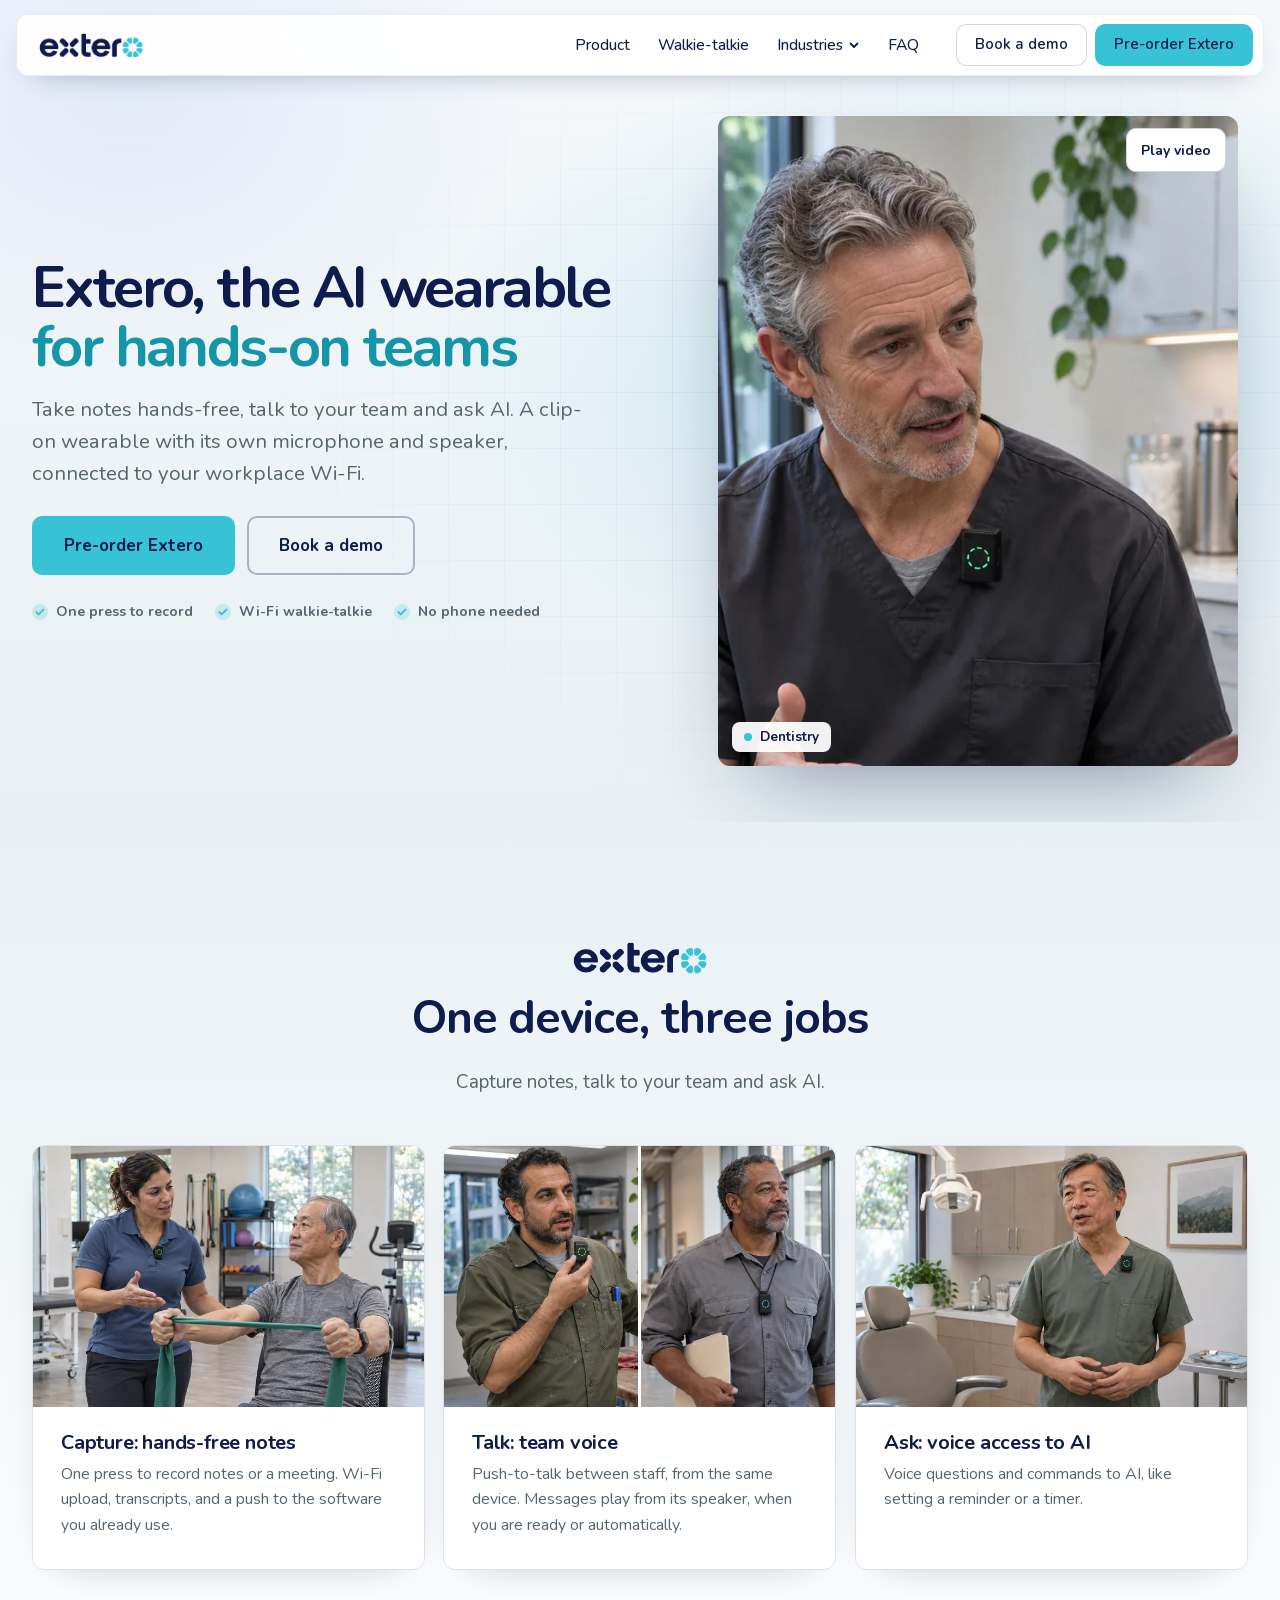
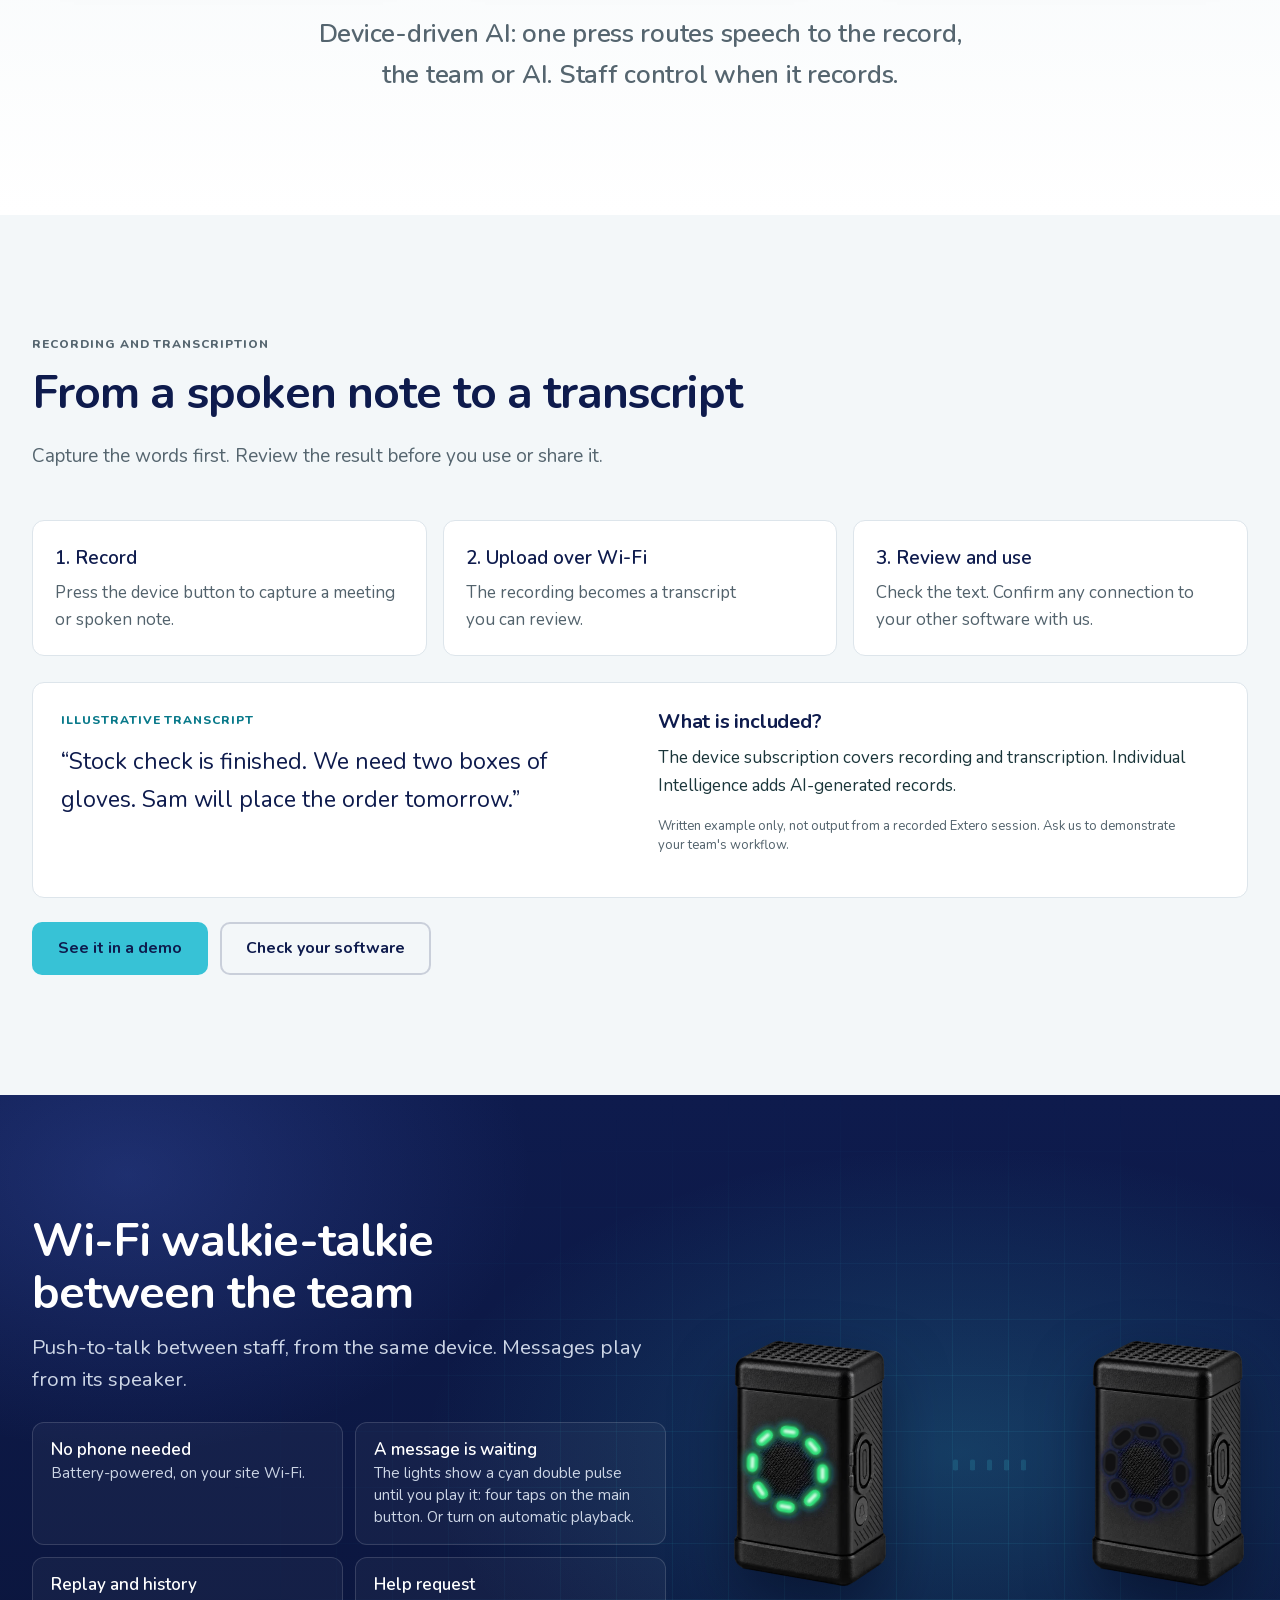
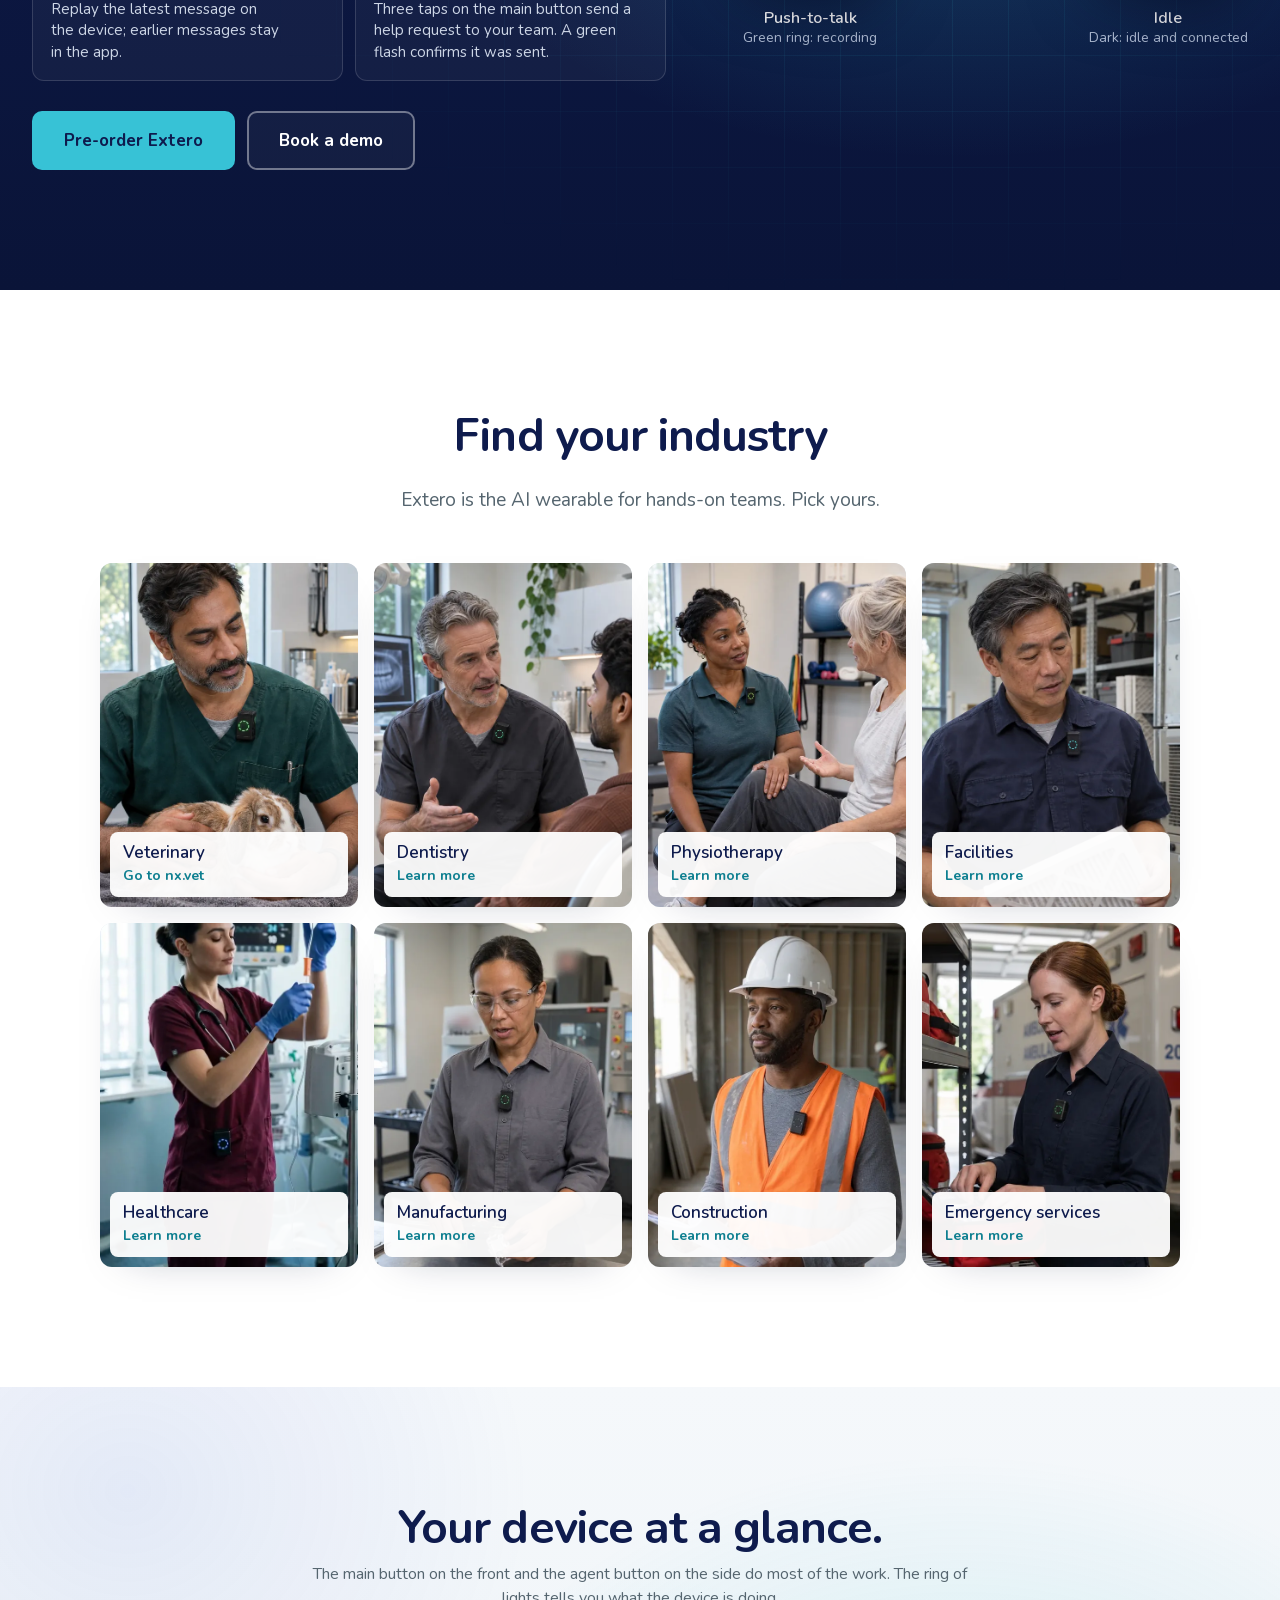
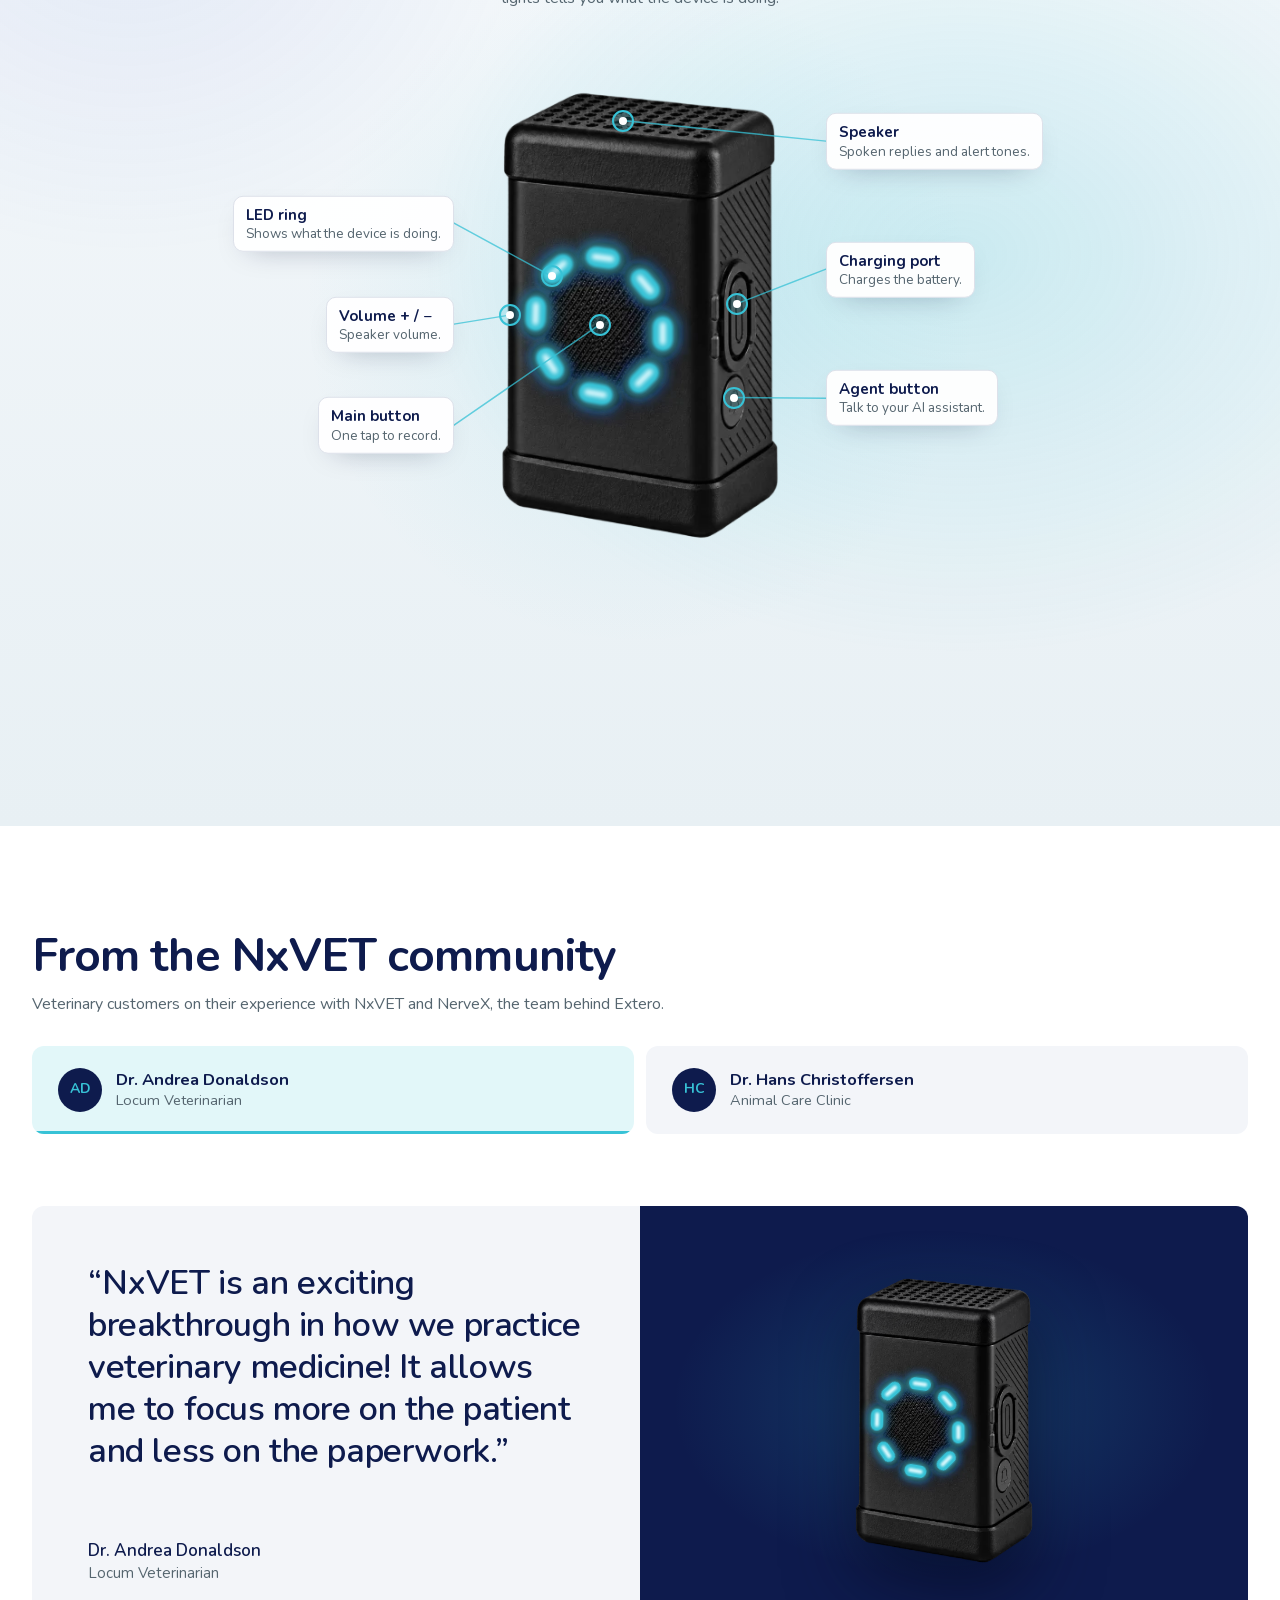
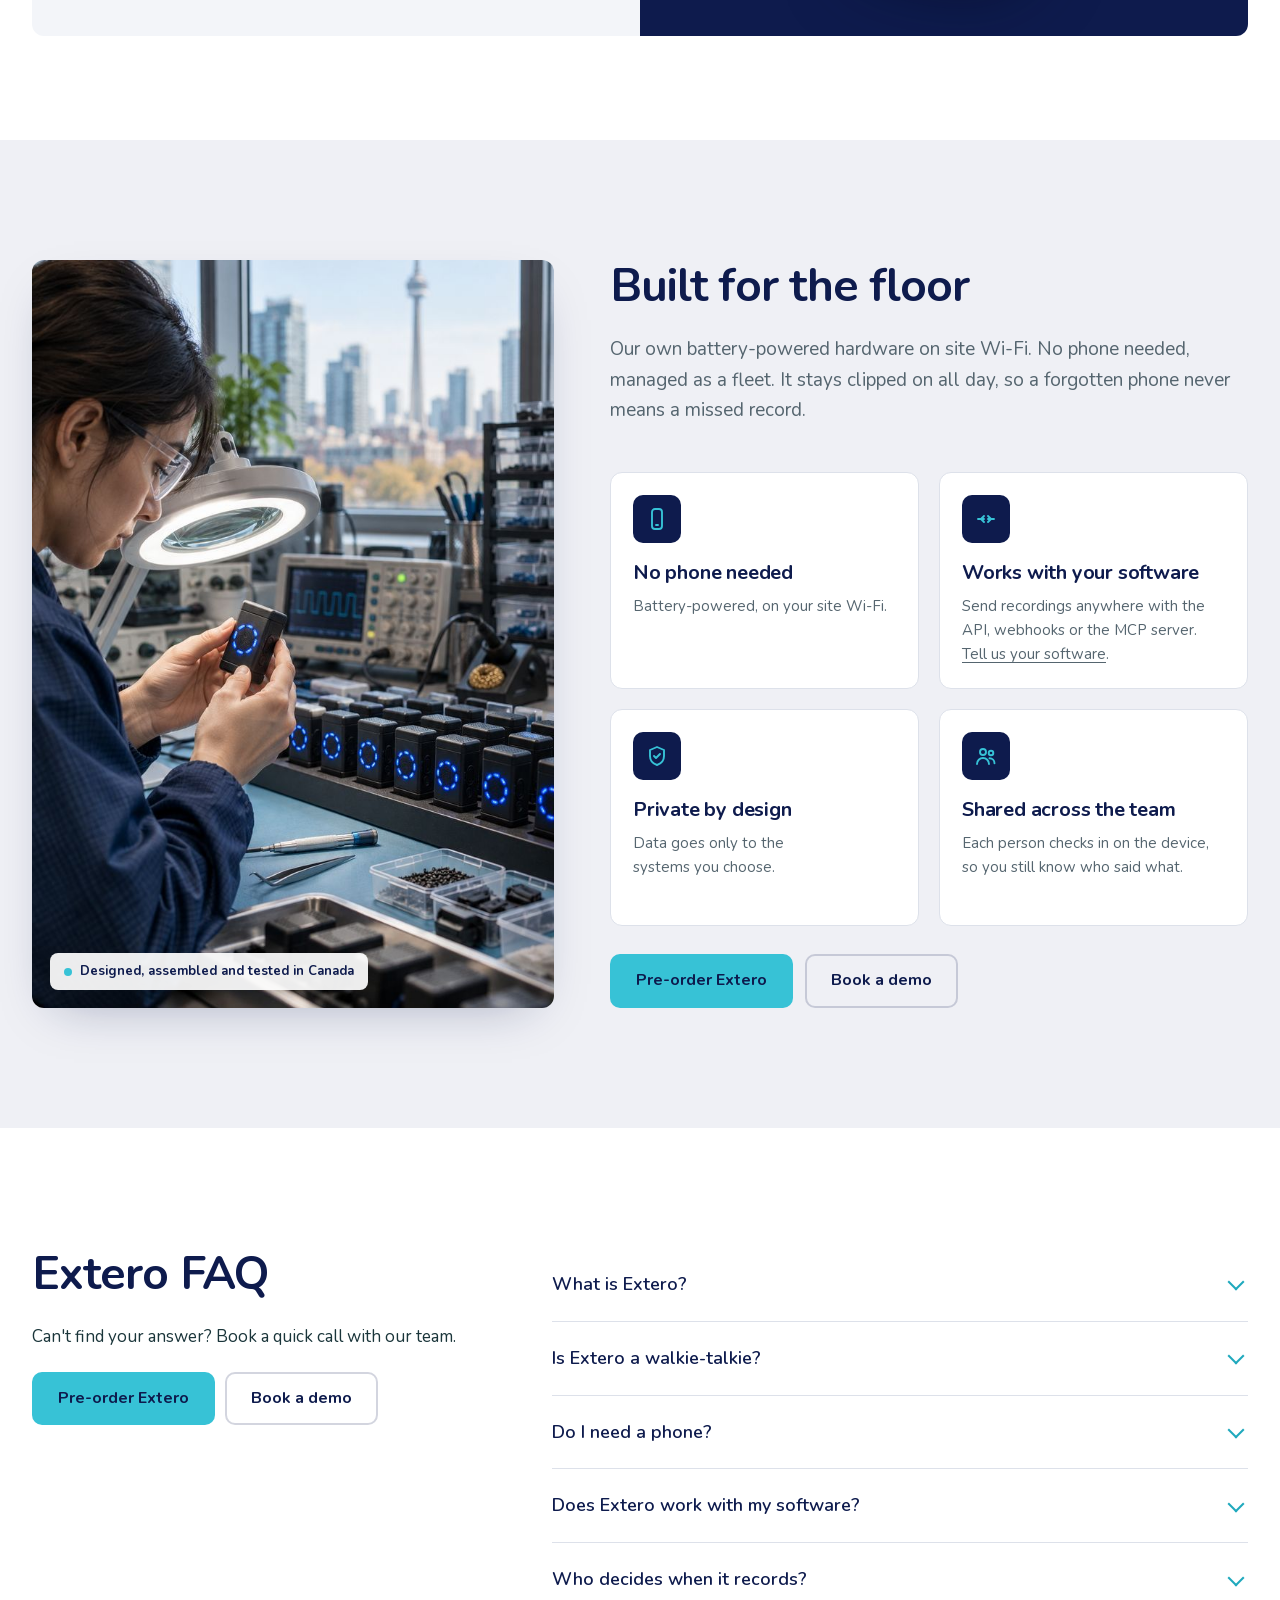
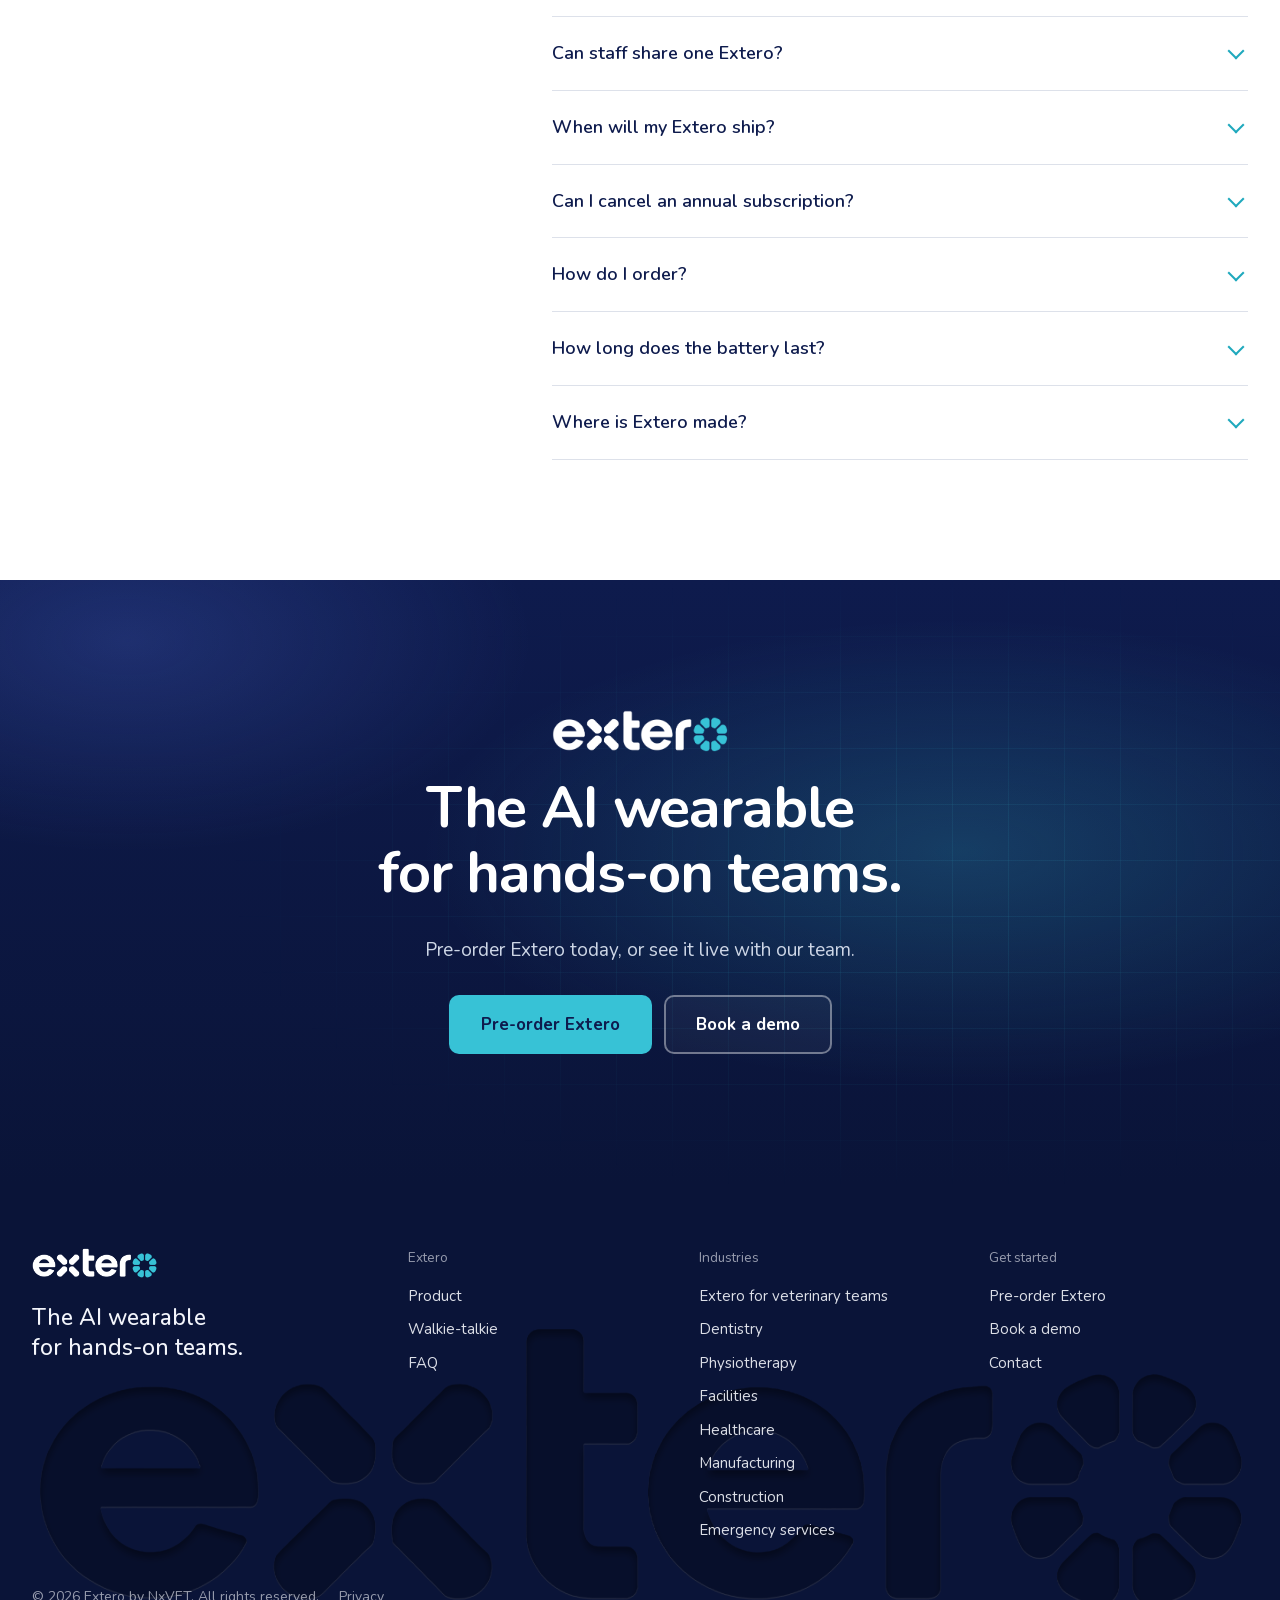
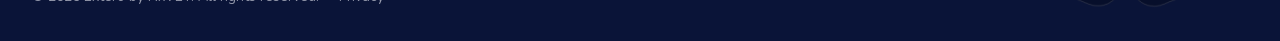
==== commit 69192b4c: "Preview: Veterinary first in industry lists; no checkout or renewal note under the product button (5" ====
--- a/index.html
+++ b/index.html
@@ -28,7 +28,7 @@
 <link rel="preload" as="image" href="/assets/video/hero-poster.webp" media="(min-width: 761px)" fetchpriority="high">
 <link rel="preload" as="image" href="/assets/video/hero-poster-480.webp" media="(max-width: 760px)" fetchpriority="high">
 <link rel="preload" href="/assets/fonts/nunito-latin.woff2" as="font" type="font/woff2" crossorigin>
-<link rel="stylesheet" href="/assets/bundles/site-3fadebc355c8.css">
+<link rel="stylesheet" href="/assets/bundles/site-c4b1f92d64b2.css">
 
 
 
@@ -59,10 +59,10 @@
         <div class="hd-dd-panel" id="hd-dd-ind">
           <div class="hd-dd-col">
             <p class="hd-dd-t">Clinics</p>
-            <a class="hd-ind" href="/dentistry/" data-nav-ind="dentistry" style="--i:0"><span class="hd-ind-img"><img src="/assets/img/nav-dentistry.webp" alt="" width="240" height="240" loading="lazy" decoding="async"></span><span class="hd-ind-txt"><strong>Dentistry</strong><small>Communication for the dental office</small></span></a>
-            <a class="hd-ind" href="/physiotherapy/" data-nav-ind="physiotherapy" style="--i:1"><span class="hd-ind-img"><img src="/assets/img/nav-physiotherapy.webp" alt="" width="240" height="240" loading="lazy" decoding="async"></span><span class="hd-ind-txt"><strong>Physiotherapy</strong><small>An AI scribe for physical therapy</small></span></a>
-            <a class="hd-ind" href="/healthcare/" data-nav-ind="healthcare" style="--i:2"><span class="hd-ind-img"><img src="/assets/img/nav-healthcare.webp" alt="" width="240" height="240" loading="lazy" decoding="async"></span><span class="hd-ind-txt"><strong>Healthcare</strong><small>Hands-free for nurses and care teams</small></span></a>
-            <a class="hd-ind" href="https://nx.vet/" rel="noopener" data-nav-ind="veterinary" style="--i:3"><span class="hd-ind-img"><img src="/assets/img/nav-veterinary.webp" alt="" width="240" height="240" loading="lazy" decoding="async"></span><span class="hd-ind-txt"><strong>Veterinary<svg class="hd-ind-ext" viewBox="0 0 12 12" aria-hidden="true"><path d="M4 2.5h5.5V8M9.5 2.5L3 9"/></svg></strong><small>NxVET for veterinary clinics, on nx.vet</small></span></a>
+            <a class="hd-ind" href="https://nx.vet/" rel="noopener" data-nav-ind="veterinary" style="--i:0"><span class="hd-ind-img"><img src="/assets/img/nav-veterinary.webp" alt="" width="240" height="240" loading="lazy" decoding="async"></span><span class="hd-ind-txt"><strong>Veterinary<svg class="hd-ind-ext" viewBox="0 0 12 12" aria-hidden="true"><path d="M4 2.5h5.5V8M9.5 2.5L3 9"/></svg></strong><small>NxVET for veterinary clinics, on nx.vet</small></span></a>
+            <a class="hd-ind" href="/dentistry/" data-nav-ind="dentistry" style="--i:1"><span class="hd-ind-img"><img src="/assets/img/nav-dentistry.webp" alt="" width="240" height="240" loading="lazy" decoding="async"></span><span class="hd-ind-txt"><strong>Dentistry</strong><small>Communication for the dental office</small></span></a>
+            <a class="hd-ind" href="/physiotherapy/" data-nav-ind="physiotherapy" style="--i:2"><span class="hd-ind-img"><img src="/assets/img/nav-physiotherapy.webp" alt="" width="240" height="240" loading="lazy" decoding="async"></span><span class="hd-ind-txt"><strong>Physiotherapy</strong><small>An AI scribe for physical therapy</small></span></a>
+            <a class="hd-ind" href="/healthcare/" data-nav-ind="healthcare" style="--i:3"><span class="hd-ind-img"><img src="/assets/img/nav-healthcare.webp" alt="" width="240" height="240" loading="lazy" decoding="async"></span><span class="hd-ind-txt"><strong>Healthcare</strong><small>Hands-free for nurses and care teams</small></span></a>
           </div>
           <div class="hd-dd-col">
             <p class="hd-dd-t">Field and floor teams</p>
@@ -83,9 +83,9 @@
         <a href="/walkie-talkie/">Walkie-talkie</a>
         <a href="/faq/">FAQ</a>
         <details class="hd-industry-list"><summary>Industries</summary><div class="hd-industry-links">
+        <a class="hd-menu-ind" href="https://nx.vet/" rel="noopener" data-nav-ind="veterinary"><img src="/assets/img/nav-veterinary.webp" alt="" width="240" height="240" loading="lazy" decoding="async"><span>Veterinary<small>nx.vet</small></span></a>
         <a class="hd-menu-ind" href="/dentistry/" data-nav-ind="dentistry"><img src="/assets/img/nav-dentistry.webp" alt="" width="240" height="240" loading="lazy" decoding="async"><span>Dentistry</span></a>
         <a class="hd-menu-ind" href="/physiotherapy/" data-nav-ind="physiotherapy"><img src="/assets/img/nav-physiotherapy.webp" alt="" width="240" height="240" loading="lazy" decoding="async"><span>Physiotherapy</span></a>
-        <a class="hd-menu-ind" href="https://nx.vet/" rel="noopener" data-nav-ind="veterinary"><img src="/assets/img/nav-veterinary.webp" alt="" width="240" height="240" loading="lazy" decoding="async"><span>Veterinary<small>nx.vet</small></span></a>
         <a class="hd-menu-ind" href="/facilities-maintenance/" data-nav-ind="facilities-maintenance"><img src="/assets/img/nav-facilities-maintenance.webp" alt="" width="240" height="240" loading="lazy" decoding="async"><span>Facilities</span></a>
         <a class="hd-menu-ind" href="/healthcare/" data-nav-ind="healthcare"><img src="/assets/img/nav-healthcare.webp" alt="" width="240" height="240" loading="lazy" decoding="async"><span>Healthcare</span></a>
         <a class="hd-menu-ind" href="/manufacturing/" data-nav-ind="manufacturing"><img src="/assets/img/nav-manufacturing.webp" alt="" width="240" height="240" loading="lazy" decoding="async"><span>Manufacturing</span></a>
@@ -193,10 +193,10 @@
       <p>Extero is the AI wearable for hands-on teams. Pick yours.</p>
     </div>
     <div class="xo-ind-grid">
-      <!-- Order: Dentistry and Physiotherapy first (Lucas, 2026-11-23). Pictures cut by _tools/make-industry-images.py. -->
+      <!-- Order: Veterinary first (Lucas, 2026-11-26, after Gerard: vets want products built for them), then Dentistry and Physiotherapy (Lucas, 2026-11-23). Pictures cut by _tools/make-industry-images.py. -->
+      <a class="xo-ind nxh-reveal" href="https://nx.vet/" rel="noopener" data-ind="veterinary"><img src="/assets/img/ind-veterinary.webp" width="600" height="900" loading="lazy" decoding="async" alt="A veterinarian holds a rabbit on the table, Extero clipped to his scrubs with its ring green"><span class="xo-ind-cap"><strong>Veterinary</strong><em>Go to nx.vet</em></span></a>
       <a class="xo-ind nxh-reveal" href="/dentistry/" data-ind="dentistry"><img src="/assets/img/ind-dentistry.webp" width="600" height="900" loading="lazy" decoding="async" alt="A dentist explains a treatment to a patient, Extero clipped to his scrubs with its ring green"><span class="xo-ind-cap"><strong>Dentistry</strong><em>Learn more</em></span></a>
       <a class="xo-ind nxh-reveal" href="/physiotherapy/" data-ind="physiotherapy"><img src="/assets/img/ind-physiotherapy.webp" width="600" height="900" loading="lazy" decoding="async" alt="A physiotherapist checks a patient's knee, Extero clipped to her polo shirt with its ring green"><span class="xo-ind-cap"><strong>Physiotherapy</strong><em>Learn more</em></span></a>
-      <a class="xo-ind nxh-reveal" href="https://nx.vet/" rel="noopener" data-ind="veterinary"><img src="/assets/img/ind-veterinary.webp" width="600" height="900" loading="lazy" decoding="async" alt="A veterinarian holds a rabbit on the table, Extero clipped to his scrubs with its ring green"><span class="xo-ind-cap"><strong>Veterinary</strong><em>Go to nx.vet</em></span></a>
       <a class="xo-ind nxh-reveal" href="/facilities-maintenance/" data-ind="facilities-maintenance"><img src="/assets/img/ind-facilities-maintenance.webp" width="600" height="900" loading="lazy" decoding="async" alt="A maintenance technician holds an air filter, Extero clipped to his shirt with its ring cyan"><span class="xo-ind-cap"><strong>Facilities</strong><em>Learn more</em></span></a>
       <a class="xo-ind nxh-reveal" href="/healthcare/" data-ind="healthcare"><img src="/assets/img/ind-healthcare.webp" width="540" height="960" loading="lazy" decoding="async" alt="A nurse adjusts an IV line, Extero clipped to her scrubs with its ring lit"><span class="xo-ind-cap"><strong>Healthcare</strong><em>Learn more</em></span></a>
       <a class="xo-ind nxh-reveal" href="/manufacturing/" data-ind="manufacturing"><img src="/assets/img/ind-manufacturing.webp" width="600" height="900" loading="lazy" decoding="async" alt="A machinist measures a part with a caliper, Extero clipped to her shirt with its ring green"><span class="xo-ind-cap"><strong>Manufacturing</strong><em>Learn more</em></span></a>
@@ -356,6 +356,7 @@
         <div class="ft-col">
           <p class="ft-col-t">Industries</p>
           <ul>
+            <li><a href="https://nx.vet/" rel="noopener">Extero for veterinary teams</a></li>
             <li><a href="/dentistry/">Dentistry</a></li>
             <li><a href="/physiotherapy/">Physiotherapy</a></li>
             <li><a href="/facilities-maintenance/">Facilities</a></li>
@@ -363,7 +364,6 @@
             <li><a href="/manufacturing/">Manufacturing</a></li>
             <li><a href="/construction/">Construction</a></li>
             <li><a href="/emergency-services/">Emergency services</a></li>
-            <li><a href="https://nx.vet/" rel="noopener">Extero for veterinary teams</a></li>
           </ul>
         </div>
         <div class="ft-col">
--- a/assets/bundles/site-c4b1f92d64b2.css
+++ b/assets/bundles/site-c4b1f92d64b2.css
@@ -0,0 +1 @@
+@font-face{font-family:Nunito;font-style:normal;font-weight:400 800;font-display:swap;src:url(/assets/fonts/nunito-latin-ext.woff2)format("woff2");unicode-range:U+100-2BA,U+2BD-2C5,U+2C7-2CC,U+2CE-2D7,U+2DD-2FF,U+304,U+308,U+329,U+1D00-1DBF,U+1E00-1E9F,U+1EF2-1EFF,U+2020,U+20A0-20AB,U+20AD-20C4,U+2113,U+2C60-2C7F,U+A720-A7FF}@font-face{font-family:Nunito;font-style:normal;font-weight:400 800;font-display:swap;src:url(/assets/fonts/nunito-latin.woff2)format("woff2");unicode-range:U+??,U+131,U+152-153,U+2BB-2BC,U+2C6,U+2DA,U+2DC,U+304,U+308,U+329,U+2000-206F,U+20AC,U+2122,U+2191,U+2193,U+2212,U+2215,U+FEFF,U+FFFD}:root{--font-body-family:Nunito;--nx-xmark:url(/assets/img/extero-wordmark.webp);--xo-navy:#0e1b4d;--xo-cyan:#37c2d6;--xo-line:#dde1ea;--xo-muted:#55656f}.hd-dd.is-dismissed:not(.is-open)>.hd-dd-panel{opacity:0;visibility:hidden;pointer-events:none}.hd-industry-list>summary{cursor:pointer;min-height:44px;color:var(--xo-navy);justify-content:space-between;align-items:center;padding:12px 14px;font-size:16px;list-style:none;display:flex}.hd-industry-list>summary:after{content:"+";font-size:22px}.hd-industry-list[open]>summary:after{content:"−"}.hd-industry-links{gap:2px;display:grid}:is(body:has(.hd-menu[open]) .nxbf-snipe,body:has(dialog[open]) .nxbf-snipe),:is(body:has(.hd-menu[open]) .nxh-buybar,body:has(dialog[open]) .nxh-buybar){visibility:hidden!important;pointer-events:none!important}.xbk-context{background:#f2f7f9;flex:none;margin:0;padding:12px 22px;font-size:14px;line-height:1.5}.xo-talk-stage.is-paused *{transition:none!important;animation-play-state:paused!important}.xo-says-control{margin:12px 0}.xo-recording{background:#f3f7f9}.xo-eyebrow{color:#08798a;letter-spacing:.08em;text-transform:uppercase;font-weight:800;font-size:12px!important}.xo-workflow{counter-reset:step;grid-template-columns:repeat(3,minmax(0,1fr));gap:16px;margin:26px 0;padding:0;list-style:none;display:grid}.xo-workflow li{color:#52626c;background:#fff;border:1px solid #dde5eb;border-radius:12px;padding:22px;line-height:1.6}.xo-workflow b{color:var(--xo-navy);margin-bottom:6px;font-size:19px;display:block}.xo-example{background:#fff;border:1px solid #dde5eb;border-radius:12px;grid-template-columns:1fr 1fr;gap:36px;margin-bottom:24px;padding:28px;display:grid}.xo-example>div>p{line-height:1.65}.xo-example>div:first-child>p:last-child{color:var(--xo-navy);font-size:23px}.xo-example-note,.xo-renewal-note{color:#52626c;font-size:13px!important;line-height:1.5!important}.xo-product-summary{color:#52626c;margin:0 0 20px;font-size:15px;line-height:1.6}.xo-product-summary a{color:#08798a;font-weight:700}@media (max-width:700px){.xo-workflow,.xo-example{grid-template-columns:1fr}.xo-workflow{gap:10px}.xo-example{gap:14px;padding:22px}.xo-workflow li{padding:16px 18px}}@media (max-width:600px){.xbk-context{padding:10px 14px;font-size:13px}}html{scroll-behavior:smooth;-webkit-text-size-adjust:100%;scroll-padding-top:96px}body{color:#1a353a;-webkit-font-smoothing:antialiased;background:#fff;margin:0;font-family:Nunito,Arial,sans-serif}nx-nw{white-space:nowrap}@media (prefers-reduced-motion:reduce){html{scroll-behavior:auto}}.xmark{height:var(--xmark-h,28px);aspect-ratio:917/220;color:var(--xo-navy);display:block;position:relative}.xmark:before,.xmark:after{content:"";-webkit-mask:var(--nx-xmark) center/100% 100% no-repeat;-webkit-mask:var(--nx-xmark) center/100% 100% no-repeat;mask:var(--nx-xmark) center/100% 100% no-repeat;position:absolute;inset:0}.xmark:before{clip-path:inset(0 20% 0 0);background:currentColor}.xmark:after{background:var(--xo-cyan);clip-path:inset(0 0 0 80%)}.hd,.hd *,.ft,.ft *{box-sizing:border-box}.hd{z-index:40;pointer-events:none;padding:14px 16px 0;font-family:Nunito,Arial,sans-serif;position:fixed;top:0;left:0;right:0}.hd-bar{pointer-events:auto;-webkit-backdrop-filter:blur(12px);backdrop-filter:blur(12px);background:#fffffff0;border:1px solid #0e1b4d14;border-radius:12px;align-items:center;gap:24px;width:min(1280px,100%);margin-inline:auto;padding:9px 10px 9px 22px;display:flex;box-shadow:0 10px 30px -18px #0e1b4d73}.hd-logo{text-decoration:none;transition:opacity .25s;display:block}.hd-logo:hover{opacity:.72}.hd-logo .xmark{--xmark-h:25px}.hd-nav{align-items:center;gap:2px;margin-left:auto;display:flex}.hd-nav>a{color:var(--xo-navy);white-space:nowrap;border-radius:10px;padding:8px 13px;font-size:15.5px;font-weight:500;line-height:1.4;text-decoration:none;transition:background-color .2s}.hd-nav>a:hover{background:#eff0f5}.hd-ctas{align-items:center;gap:8px;display:flex}.hd-dd{position:relative}.hd-dd>button{font:inherit;color:var(--xo-navy);white-space:nowrap;cursor:pointer;background:0 0;border:0;border-radius:10px;align-items:center;gap:5px;padding:8px 13px;font-size:15.5px;font-weight:500;line-height:1.4;transition:background-color .2s;display:flex}.hd-dd>button:hover,.hd-dd:hover>button,.hd-dd.is-open>button{background:#eff0f5}.hd-dd>button svg{fill:none;stroke:currentColor;stroke-width:1.8px;stroke-linecap:round;stroke-linejoin:round;width:12px;height:12px;transition:transform .25s cubic-bezier(.22,.8,.24,1)}.hd-dd:hover>button svg,.hd-dd.is-open>button svg{transform:rotate(180deg)}.hd-dd-panel{--x:-50%;opacity:0;visibility:hidden;width:700px;transform:translate(var(--x),8px);background:#fff;border:1px solid #0e1b4d14;border-radius:12px;grid-template-columns:1fr 1fr;gap:4px 10px;padding:14px 14px 0;transition:opacity .18s,transform .22s cubic-bezier(.22,.8,.24,1),visibility .18s;display:grid;position:absolute;top:calc(100% + 18px);left:50%;overflow:hidden;box-shadow:0 24px 60px -24px #0a143873}.hd-dd-panel:before{content:"";height:20px;position:absolute;top:-20px;left:0;right:0}.hd-dd:hover>.hd-dd-panel,.hd-dd:focus-within>.hd-dd-panel,.hd-dd.is-open>.hd-dd-panel{opacity:1;visibility:visible;transform:translate(var(--x),0)}.hd-dd-col{align-content:start;gap:2px;display:grid}.hd-dd-t{letter-spacing:.08em;text-transform:uppercase;color:var(--xo-muted);margin:2px 10px 6px;font-size:12px;font-weight:700}.hd-ind{color:var(--xo-navy);border-radius:10px;align-items:center;gap:12px;padding:8px 10px;text-decoration:none;transition:background-color .2s;display:flex}:is(.hd-ind:hover,.hd-ind:focus-visible){background:#eff0f5}.hd-ind[aria-current]{background:#37c2d624}.hd-ind-img{background:#dfe6ec;border-radius:8px;flex:none;width:46px;height:46px;overflow:hidden}.hd-ind-img img{object-fit:cover;width:100%;height:100%;transition:transform .5s cubic-bezier(.22,.8,.24,1);display:block}.hd-ind:hover .hd-ind-img img{transform:scale(1.08)}.hd-ind-txt{gap:1px;min-width:0;display:grid}.hd-ind strong{align-items:center;gap:5px;font-size:15px;font-weight:600;line-height:1.25;display:flex}.hd-ind small{color:var(--xo-muted);font-size:13px;line-height:1.3}.hd-ind-ext{fill:none;stroke:currentColor;stroke-width:1.7px;stroke-linecap:round;stroke-linejoin:round;opacity:.55;flex:none;width:11px;height:11px}.hd-dd-foot{color:var(--xo-muted);background:#f4f6fa;border-top:1px solid #0e1b4d0f;grid-column:1/-1;justify-content:space-between;align-items:center;gap:12px;margin:10px -14px 0;padding:13px 24px;font-size:14px;display:flex}.hd-dd-foot a{color:var(--xo-navy);align-items:center;gap:6px;font-weight:700;text-decoration:none;display:inline-flex}.hd-dd-foot a:hover{color:var(--cyan-2,#1f9fb3)}.hd-dd-foot svg{fill:none;stroke:currentColor;stroke-width:1.8px;stroke-linecap:round;stroke-linejoin:round;width:12px;height:12px;transition:transform .2s}.hd-dd-foot a:hover svg{transform:translate(3px)}@media (max-width:1240px){.hd-dd{position:static}.hd-dd-panel{max-width:calc(100% - 20px);top:calc(100% + 8px)}}@media (prefers-reduced-motion:no-preference){.hd-dd-panel .hd-ind{opacity:0;transition:opacity .25s,transform .32s cubic-bezier(.22,.8,.24,1),background-color .2s;transform:translateY(6px)}.hd-dd:hover .hd-ind,.hd-dd:focus-within .hd-ind,.hd-dd.is-open .hd-ind{opacity:1;transition-delay:calc(var(--i) * 25ms + 30ms),calc(var(--i) * 25ms + 30ms),0s;transform:none}}@media (prefers-reduced-motion:reduce){.hd-dd-panel,.hd-dd>button svg,.hd-ind-img img{transition:none}}.hd-btn{min-height:42px;color:var(--xo-navy);white-space:nowrap;border:1.5px solid #0000;border-radius:10px;justify-content:center;align-items:center;padding:8px 18px;font-size:15px;font-weight:600;line-height:1.3;text-decoration:none;transition:transform .25s cubic-bezier(.22,1,.36,1),background-color .2s,border-color .2s,box-shadow .25s;display:inline-flex}.hd-btn:hover{transform:translateY(-1px)}.hd-more{margin-left:.28em}.hd-btn-ghost{background:#fff;border-color:#0e1b4d2e}.hd-btn-ghost:hover{border-color:var(--xo-navy)}.hd-btn-primary{background:var(--xo-cyan)}.hd-btn-primary:hover{background:#5ccfe0;box-shadow:0 10px 22px -12px #37c2d6f2}.hd-bar{position:relative}.hd-menu{display:none}.hd-menu>summary{cursor:pointer;background:#fff;border:1.5px solid #0e1b4d2e;border-radius:10px;place-items:center;width:40px;height:40px;list-style:none;display:grid}.hd-menu>summary::-webkit-details-marker{display:none}.hd-menu>summary span,.hd-menu>summary span:before,.hd-menu>summary span:after{background:var(--xo-navy);border-radius:1px;width:16px;height:2px;transition:transform .25s,opacity .2s;display:block}.hd-menu>summary span{position:relative}.hd-menu>summary span:before,.hd-menu>summary span:after{content:"";position:absolute;left:0}.hd-menu>summary span:before{top:-5px}.hd-menu>summary span:after{top:5px}.hd-menu[open]>summary span{background:0 0}.hd-menu[open]>summary span:before{transform:translateY(5px)rotate(45deg)}.hd-menu[open]>summary span:after{transform:translateY(-5px)rotate(-45deg)}.hd-menu nav{max-height:calc(100vh - 96px);background:#fff;border:1px solid #0e1b4d14;border-radius:12px;flex-direction:column;max-height:calc(100dvh - 96px);padding:8px;display:flex;position:absolute;top:calc(100% + 8px);left:0;right:0;overflow-y:auto;box-shadow:0 20px 40px -20px #0e1b4d73}.hd-menu nav a{color:var(--xo-navy);border-radius:10px;padding:12px 14px;font-size:16px;font-weight:500;text-decoration:none}.hd-menu nav a:hover{background:#eff0f5}.hd-menu nav a.hd-menu-ind{align-items:center;gap:12px;padding:7px 14px 7px 8px;display:flex}.hd-menu-ind img{object-fit:cover;background:#dfe6ec;border-radius:8px;flex:none;width:44px;height:44px}.hd-menu-ind span{display:grid}.hd-menu-ind small{color:var(--xo-muted);font-size:13px;font-weight:400}.hd-menu nav a.hd-menu-ind[aria-current]{background:#37c2d629}.hd-menu nav a.hd-menu-cta{text-align:center;border:1.5px solid #0e1b4d2e;margin-top:8px;font-weight:600}@media (prefers-reduced-motion:no-preference){.hd-menu[open] nav{animation:.22s cubic-bezier(.22,.8,.24,1) hd-menu-in}}@keyframes hd-menu-in{0%{opacity:0;transform:translateY(-6px)}to{opacity:1;transform:none}}.nxp-glow{display:none!important}.xbk{width:min(980px,100vw - 32px);max-width:none;height:min(780px,100dvh - 32px);max-height:none;color:var(--xo-navy);background:#fff;border:0;border-radius:12px;padding:0;font-family:Nunito,Arial,sans-serif;overflow:hidden;box-shadow:0 40px 100px -30px #0a143899}.xbk,.xbk *{box-sizing:border-box}.xbk[open]{flex-direction:column;display:flex}.xbk::backdrop{-webkit-backdrop-filter:blur(3px);backdrop-filter:blur(3px);background:#0a14388c}.xbk-bar{border-bottom:1px solid var(--xo-line);flex:none;align-items:center;gap:12px;padding:12px 12px 12px 22px;display:flex}.xbk-bar h2{letter-spacing:-.01em;color:var(--xo-navy);flex:1;margin:0;font-size:18px;font-weight:700;line-height:1.2}.xbk-ext{color:var(--xo-muted);text-underline-offset:3px;white-space:nowrap;font-size:13px;font-weight:600;text-decoration:underline}.xbk-ext:hover{color:var(--xo-navy)}.xbk-close{width:40px;height:40px;color:var(--xo-navy);cursor:pointer;background:#eff0f5;border:0;border-radius:10px;flex:none;font-size:24px;line-height:1}.xbk-close:hover{background:#e4e8f1}.xbk-body{flex:1;min-height:0;position:relative}.xbk-body iframe{background:#fff;border:0;width:100%;height:100%;position:absolute;inset:0}.xbk-loading{color:var(--xo-muted);place-items:center;margin:0;font-size:15px;display:grid;position:absolute;inset:0}.xbk.is-loaded .xbk-loading{display:none}html.xbk-lock{overflow:hidden}@media (max-width:640px){.xbk{border-radius:0;width:100vw;height:100dvh}.xbk-bar{padding:8px 8px 8px 16px}.xbk-bar h2{font-size:16px}.xbk-ext{display:none}}.hd-skip{z-index:2147483000;background:var(--xo-navy);color:#fff;border-radius:10px;padding:10px 16px;font-weight:700;text-decoration:none;position:fixed;top:-80px;left:16px}.hd-skip:focus{top:16px}body:has(.nxbf-snipe:not([hidden])) .ft{padding-bottom:104px}.ft{--ft-bg:#0a1438;--ft-ink:#f3f5fb;--ft-muted:#f3f5fb99;background:var(--ft-bg);color:var(--ft-ink);padding:0 32px 34px;font-family:Nunito,Arial,sans-serif;font-size:15px;line-height:1.5;position:relative;overflow:hidden}.ft-frame{max-width:1280px;margin-inline:auto;position:relative}.ft-top,.ft-bar{z-index:1;position:relative}.ft-top{grid-template-columns:minmax(0,320px) minmax(0,1fr);gap:56px;padding:64px 0 44px;display:grid}.ft-brand{margin-bottom:18px;text-decoration:none;transition:opacity .25s;display:inline-block}.ft-brand:hover{opacity:.78}.ft-brand .xmark{--xmark-h:30px;color:#fff}.ft-tag{text-wrap:balance;margin:0;font-size:23px;font-weight:500;line-height:1.3}.ft-cols{grid-template-columns:repeat(3,minmax(0,1fr));gap:32px;display:grid}.ft-col-t{color:var(--ft-muted);margin:0 0 16px;font-size:13.5px;font-weight:400}.ft-col ul{gap:11px;margin:0;padding:0;list-style:none;display:grid}.ft-col a{color:#f3f5fbe6;font-weight:400;text-decoration:none;transition:color .15s}.ft-col a:hover,.ft-bar a:hover{color:#fff;text-decoration:underline;-webkit-text-decoration-color:var(--xo-cyan);text-decoration-color:var(--xo-cyan);text-underline-offset:5px;text-decoration-thickness:2px}.ft-bar{color:var(--ft-muted);flex-wrap:wrap;gap:6px 20px;margin:0;padding:0;font-size:14px;font-weight:400;display:flex}.ft-bar a{color:inherit;text-decoration:none;transition:color .15s}.ft-logo{z-index:0;opacity:.72;pointer-events:none;position:absolute;bottom:-6px;left:0;right:0}.ft-logo svg{width:100%;height:auto;display:block;overflow:hidden}.ft a:focus-visible{outline:2px solid var(--xo-cyan);outline-offset:4px;border-radius:4px}@media (max-width:960px){.hd{padding:10px 10px 0}.hd-bar{gap:10px;padding:8px 8px 8px 16px}.hd-nav{display:none}.hd-menu{order:3;display:block}.hd-ctas{gap:6px;margin-left:auto}.hd-btn{min-height:40px;padding:7px 13px;font-size:14.5px}}@media (max-width:1000px){.ft-top{grid-template-columns:1fr;gap:44px}}@media (max-width:760px){.ft{padding:0 16px 28px}.ft-top{padding:52px 0 36px}.ft-cols{grid-template-columns:repeat(2,minmax(0,1fr));row-gap:38px}.ft-brand .xmark{--xmark-h:28px}}@media (max-width:520px){.hd-btn-ghost{display:none}}@media (max-width:420px){.hd-more{display:none}.hd-btn{padding:7px 11px}.hd-bar{gap:8px;padding-left:12px}.hd-logo .xmark{--xmark-h:22px}.hd-menu{flex:none}}.xo-video-control{z-index:2;color:#0e1b4d;cursor:pointer;background:#fff;border:1px solid #0e1b4d2e;border-radius:10px;min-height:44px;padding:10px 14px;font:700 14px Nunito,Arial,sans-serif;position:absolute;top:12px;right:12px}.xo-motion-control{color:#fff;cursor:pointer;background:0 0;border:1px solid #ffffff80;border-radius:10px;min-height:44px;margin:16px auto 0;padding:8px 16px;font:600 14px Nunito,Arial,sans-serif;display:block}:is(.xo-video-control:focus-visible,.xo-motion-control:focus-visible){outline-offset:3px;outline:3px solid #37c2d6}.xo-proof-note{color:#55656f;max-width:65ch;margin:10px 0 0;font-size:16px;line-height:1.5}.xo .xo-offer-note{color:#0e1b4d;border-left:3px solid #37c2d6;margin-top:12px;padding-left:14px;font-size:16px;font-weight:700}.xo-job-symbol{color:#0e1b4d;background:#e6f8fb;border-radius:12px;place-items:center;width:60px;height:60px;margin-bottom:24px;display:grid}.xo-job-symbol svg{fill:none;stroke:currentColor;stroke-width:1.6px;stroke-linecap:round;stroke-linejoin:round;width:32px;height:32px}.nxh-root .nxh-reveal:focus-within{opacity:1!important;filter:none!important;transform:none!important}.nxh-root{--navy:#0e1b4d;--navy-2:#0a1438;--cyan:#37c2d6;--cyan-2:#1fa9bd;--ink:#0e1b4d;--text:#1a353a;--muted:#55656f;--bg:#eff0f5;--white:#fff;--line:#dde1ea;--radius:20px;--radius-sm:12px;--shadow:0 18px 50px -24px #0e1b4d59;--ease:cubic-bezier(.22,.8,.24,1)}.nxh-root,.nxh-root *,.nxh-root :before,.nxh-root :after{box-sizing:border-box}.nxh-root{font-family:var(--font-body-family,Nunito),Arial,sans-serif;color:var(--text);background:var(--bg);-webkit-font-smoothing:antialiased;margin:0;font-size:17px;line-height:1.6;overflow-x:clip}:where(.nxh-root) img{max-width:100%;height:auto;display:block}:where(.nxh-root) a{color:inherit}:where(.nxh-root) h1,:where(.nxh-root) h2,:where(.nxh-root) h3{color:var(--ink);letter-spacing:-.02em;margin:0 0 .5em;font-family:inherit;font-weight:700;line-height:1.12}:where(.nxh-root) h2{font-size:clamp(30px,4vw,46px)}:where(.nxh-root) h3{letter-spacing:-.01em;font-size:20px}:where(.nxh-root) p{margin:0 0 1em}:where(.nxh-root) button,:where(.nxh-root) input{font:inherit}.nxh-wrap{width:min(1180px,100% - 40px);margin-inline:auto}.nxh-root :focus-visible{outline:3px solid var(--cyan);outline-offset:3px;border-radius:6px}.nxh-btn{cursor:pointer;min-height:48px;transition:transform .2s var(--ease),background-color .2s,box-shadow .2s,color .2s;white-space:nowrap;border:2px solid #0000;border-radius:999px;justify-content:center;align-items:center;gap:8px;padding:12px 24px;font-size:16px;font-weight:700;text-decoration:none;display:inline-flex}.nxh-btn:hover{transform:translateY(-2px)}.nxh-btn:active{transform:translateY(0)}.nxh-btn-primary{background:var(--cyan);color:var(--navy)}.nxh-btn-primary:hover{background:#5ccfe0}.nxh-btn-ghost{color:var(--navy);background:0 0;border-color:#0e1b4d2e}.nxh-btn-ghost:hover{border-color:var(--navy)}.nxh-btn-outline-light{color:#fff;background:#ffffff0a;border-color:#fff6}.nxh-btn-outline-light:hover{background:#ffffff1a;border-color:#fff}.nxh-btn-lg{min-height:56px;padding:14px 30px;font-size:17px}.nxh-btn-block{width:100%}.nxh-text-link{color:var(--navy);text-decoration:underline;-webkit-text-decoration-color:var(--cyan);text-decoration-color:var(--cyan);text-underline-offset:5px;font-weight:700;text-decoration-thickness:2px}.nxh-text-link:hover{color:var(--cyan-2)}.nxh-hero-bg{z-index:-1;pointer-events:none;background:radial-gradient(60% 55% at 75% 45%,#37c2d638,transparent 70%), radial-gradient(45% 50% at 10% 10%,#506edc40,transparent 70%), linear-gradient(180deg,var(--navy) 0%,var(--navy-2) 100%);position:absolute;inset:0}.nxh-hero-bg:after{content:"";background-image:linear-gradient(#37c2d617 1px,#0000 1px),linear-gradient(90deg,#37c2d617 1px,#0000 1px);background-size:56px 56px;position:absolute;inset:0;-webkit-mask-image:radial-gradient(70% 70% at 70%,#000 20%,#0000 75%);mask-image:radial-gradient(70% 70% at 70%,#000 20%,#0000 75%)}.nxh-lead{color:#cdd6e6;max-width:34em;margin-bottom:32px;font-size:clamp(18px,1.6vw,21px);line-height:1.55}.nxh-lead strong{color:#fff}.nxh-hero-actions{flex-wrap:wrap;gap:12px;display:flex}.nxh-hero-actions.nxh-center{justify-content:center}.nxh-hero-trust{color:#aebbd2;flex-wrap:wrap;gap:10px 22px;margin:26px 0 0;padding:0;font-size:14px;list-style:none;display:flex}.nxh-hero-trust li{align-items:center;gap:8px;display:flex}.nxh-hero-trust li:before{content:"";background:#37c2d62e url("data:image/svg+xml,%3Csvg xmlns='http://www.w3.org/2000/svg' viewBox='0 0 16 16'%3E%3Cpath d='M4.5 8.2l2.2 2.2 4.8-4.8' fill='none' stroke='%2337c2d6' stroke-width='2' stroke-linecap='round' stroke-linejoin='round'/%3E%3C/svg%3E") 50%/contain no-repeat;border-radius:50%;width:16px;height:16px}@keyframes rise{0%{opacity:0;transform:translateY(22px)}to{opacity:1;transform:none}}@keyframes wave{0%{opacity:.75;transform:scale(1)}to{opacity:0;transform:scale(5.2)}}@keyframes blink{50%{opacity:.35}}.nxh-hero-3d{height:280vh;position:relative}.nxh-hero-3d .nxh-hero-sticky{height:100vh;background:#eef3f3;height:100svh;position:sticky;top:0;overflow:hidden}.nxh-hero-3d .nxh-hero-bg{z-index:0;background:radial-gradient(60% 55% at 75% 45%,#37c2d633,#0000 70%),radial-gradient(45% 50% at 10% 10%,#506edc1a,#0000 70%),linear-gradient(#f5f8fb 0%,#e8f0f4 100%)}.nxh-hero-3d .nxh-hero-bg:after{background-image:linear-gradient(#0e1b4d0d 1px,#0000 1px),linear-gradient(90deg,#0e1b4d0d 1px,#0000 1px)}.nxh-hero-3d .nxh-hero-live{z-index:1;pointer-events:none;background-color:#d2d7da;position:absolute;inset:0;overflow:hidden}.nxh-hero-3d .nxh-hero-poster{object-fit:cover;object-position:68% 52%;transform-origin:68% 52%;will-change:transform,opacity;width:100%;max-width:none;height:100%;transition:opacity .6s;position:absolute;top:0;left:0}.nxh-hero-3d .nxh-hero-live iframe{opacity:0;pointer-events:none;background:0 0;border:0;width:100%;height:100%;transition:opacity .6s;position:absolute;inset:0}.nxh-hero-3d .nxh-hero-live.nxh-ready iframe{opacity:1}.nxh-hero-3d .nxh-hero-live.nxh-ready .nxh-hero-poster{opacity:0}.nxh-hero-3d .nxh-hero-shade{z-index:2;pointer-events:auto;will-change:opacity;background:linear-gradient(90deg,#f4f8faf5 0%,#f4f8faeb 28%,#f4f8fa00 60%);position:absolute;inset:0}.nxh-hero-3d .nxh-hero-copy{pointer-events:auto;will-change:opacity,transform;max-width:520px}.nxh-hero-3d h1{color:var(--navy);letter-spacing:-.035em;margin-bottom:20px;font-size:clamp(42px,5.6vw,74px);line-height:1.02}.nxh-hero-3d h1 span{color:var(--cyan-2)}.nxh-hero-3d .nxh-lead{color:var(--text);max-width:28em;margin-bottom:28px;font-size:clamp(17px,1.5vw,20px)}.nxh-hero-3d .nxh-lead strong{color:var(--navy)}.nxh-hero-3d .nxh-btn-outline-light{color:var(--navy);background:#fff;border-color:#0e1b4d40}.nxh-hero-3d .nxh-btn-outline-light:hover{border-color:var(--navy);background:#fff}.nxh-hero-3d .nxh-hero-trust{color:var(--text);margin-top:22px;font-weight:700}.nxh-hero-3d .nxh-hero-trust li:before{background:#1fa9bd29 url("data:image/svg+xml,%3Csvg xmlns='http://www.w3.org/2000/svg' viewBox='0 0 16 16'%3E%3Cpath d='M4.5 8.2l2.2 2.2 4.8-4.8' fill='none' stroke='%231fa9bd' stroke-width='2' stroke-linecap='round' stroke-linejoin='round'/%3E%3C/svg%3E") 50%/contain no-repeat}.nxh-hero-3d .nxh-hero-copy>*{animation:rise .9s var(--ease) both}.nxh-hero-3d .nxh-hero-copy>:nth-child(2){animation-delay:80ms}.nxh-hero-3d .nxh-hero-copy>:nth-child(3){animation-delay:.16s}.nxh-hero-3d .nxh-hero-copy>:nth-child(4){animation-delay:.24s}.nxh-hero-3d .nxh-jt{text-align:center;-webkit-backdrop-filter:blur(12px);max-width:600px;box-shadow:var(--shadow);opacity:0;visibility:hidden;transition:opacity .45s,transform .45s var(--ease),visibility 0s .45s;background:#ffffffeb;border-radius:22px;grid-area:1/1;padding:20px 26px;transform:translateY(16px)}.nxh-hero-3d .nxh-jt.nxh-show{opacity:1;visibility:visible;pointer-events:auto;transition:opacity .45s,transform .45s var(--ease);transform:none}.nxh-hero-3d .nxh-jt h2{margin-bottom:6px;font-size:clamp(24px,3vw,36px)}.nxh-hero-3d .nxh-jt p{color:var(--muted);margin:0}.nxh-hero-3d .nxh-journey-progress{z-index:4;opacity:0;pointer-events:none;background:#0e1b4d26;border-radius:2px;width:3px;height:120px;margin-top:-60px;transition:opacity .3s;position:absolute;top:50%;right:24px;overflow:hidden}.nxh-hero-3d .nxh-journey-progress.nxh-show{opacity:1}.nxh-hero-3d .nxh-journey-progress i{background:var(--cyan);transform-origin:top;transform:scaleY(var(--jp,0));position:absolute;inset:0}.nxh-hero-3d .nxh-scroll-cue{z-index:4;background:#ffffffb3;border:2px solid #0e1b4d59;border-radius:14px;width:26px;height:42px;margin-left:-13px;position:absolute;bottom:24px;left:50%}.nxh-hero-3d .nxh-scroll-cue b{white-space:nowrap;color:var(--navy);background:#ffffffd9;border-radius:999px;padding:3px 10px;font-size:13px;font-weight:700;position:absolute;top:50%;left:38px;transform:translateY(-50%)}.nxh-hero-3d .nxh-scroll-cue span{background:var(--cyan-2);border-radius:2px;width:4px;height:8px;margin-left:-2px;animation:1.8s ease-in-out infinite cue;position:absolute;top:8px;left:50%}@keyframes cue{0%{opacity:1;transform:translateY(0)}80%{opacity:0;transform:translateY(14px)}to{opacity:0}}.nxh-hero-3d.nxh-exploring .nxh-hero-live{z-index:60;bottom:0;left:0;right:0;top:var(--demo-top,96px);pointer-events:auto;background:#eef3f3;position:fixed}.nxh-hero-3d.nxh-exploring .nxh-hero-live iframe{pointer-events:auto}.nxh-hero-3d.nxh-exploring :is(.nxh-hero-shade,.nxh-scroll-cue,.nxh-journey-progress){visibility:hidden}.nxh-hero-3d.nxh-exploring .nxh-hero-live{background-color:#eef3f3!important}.nxh-hero-3d.nxh-exploring .nxh-jt{visibility:hidden!important;opacity:0!important;pointer-events:none!important}.nxh-hero-3d.nxh-exploring .nxh-hero-sticky{z-index:35}.nxh-hero-3d.nxh-static{height:auto}.nxh-hero-3d.nxh-static .nxh-hero-sticky{height:auto;min-height:100svh;position:relative}.nxh-hero-3d.nxh-static .nxh-scroll-cue,.nxh-hero-3d.nxh-static .nxh-journey-progress{display:none}@media (max-width:640px){.nxh-lead{margin-bottom:18px;font-size:16px}.nxh-hero-actions{flex-wrap:nowrap}.nxh-hero-actions .nxh-btn{flex:1 1 0;min-height:50px;padding:10px 12px;font-size:16px}.nxh-hero-3d{height:250vh}.nxh-hero-3d .nxh-hero-shade{background:linear-gradient(#f4f8faf7 0%,#f4f8faed 36%,#f4f8fa00 62%);display:block}.nxh-hero-3d h1{margin-bottom:10px;font-size:clamp(34px,10vw,42px)}.nxh-hero-3d .nxh-journey-progress{display:none}.nxh-hero-3d .nxh-jt{padding:16px 18px}.nxh-hero-3d .nxh-scroll-cue b{display:none}.nxh-hero-3d .nxh-hero-trust{gap:6px 14px;margin-top:14px;font-size:13px}}@media (max-width:640px) and (max-height:700px){.nxh-hero-trust{display:none}}.nxh-section{padding:clamp(72px,10vw,120px) 0}.nxh-section-head{max-width:720px;margin-bottom:48px}.nxh-section-head.nxh-center{text-align:center;margin-inline:auto}.nxh-section-head p{color:var(--muted);font-size:19px}.nxh-nxdot{background:var(--cyan);border-radius:50%;width:8px;height:8px}@keyframes press{0%,70%,to{transform:scale(1)}8%{transform:scale(.82)}}@keyframes bar{to{transform:scaleY(1)}}@keyframes type{0%{transform:scaleX(.15)}35%,to{transform:scaleX(1)}}.nxh-benefit-grid{grid-template-columns:repeat(3,1fr);gap:20px;display:grid}.nxh-benefit{border-radius:var(--radius);border:1px solid var(--line);transition:transform .3s var(--ease),box-shadow .3s;background:#fff;padding:28px}.nxh-benefit:hover{box-shadow:var(--shadow);transform:translateY(-4px)}.nxh-benefit p{color:var(--muted);margin:0;font-size:16px}.nxh-ico{background:var(--navy);border-radius:14px;place-items:center;width:48px;height:48px;margin-bottom:18px;display:grid}.nxh-ico svg{fill:none;width:24px;height:24px;stroke:var(--cyan);stroke-width:1.9px;stroke-linecap:round;stroke-linejoin:round}.nxh-roi{background:var(--navy);color:#cdd6e6;isolation:isolate;position:relative;overflow:hidden}.nxh-roi h2{color:#fff}.nxh-field{gap:10px;display:grid}.nxh-field>span{color:#fff;justify-content:space-between;font-size:15px;font-weight:700;display:flex}.nxh-field output{color:var(--cyan)}.nxh-data-grid{grid-template-columns:1.2fr .8fr;align-items:center;gap:56px;display:grid}.nxh-avatar{background:var(--navy);width:44px;height:44px;color:var(--cyan);border-radius:50%;flex:none;place-items:center;font-size:14px;font-weight:700;display:grid}.nxh-stepper{background:var(--bg);border-radius:999px;align-items:center;padding:5px;display:flex}.nxh-stepper button{width:42px;height:42px;color:var(--navy);cursor:pointer;background:#fff;border:0;border-radius:50%;font-size:22px;font-weight:700;box-shadow:0 2px 6px #0e1b4d1a}.nxh-stepper button:disabled{opacity:.35;cursor:default}.nxh-stepper output{text-align:center;min-width:60px;font-size:20px}.nxh-faq-grid{grid-template-columns:.8fr 1.2fr;align-items:start;gap:56px;display:grid}.nxh-faq-left{align-self:start;position:sticky;top:110px}.nxh-faq-ctas{flex-wrap:wrap;gap:10px;margin:22px 0 10px;display:flex}.nxh-faq-grid p a{color:var(--navy);font-weight:700}.nxh-faq-list details{border-bottom:1px solid var(--line)}.nxh-faq-list summary{cursor:pointer;color:var(--navy);padding:22px 40px 22px 0;font-size:18px;font-weight:700;list-style:none;position:relative}.nxh-faq-list summary::-webkit-details-marker{display:none}.nxh-faq-list summary:after{content:"";border-right:2px solid var(--cyan-2);border-bottom:2px solid var(--cyan-2);width:12px;height:12px;margin-top:-8px;transition:transform .25s;position:absolute;top:50%;right:6px;transform:rotate(45deg)}.nxh-faq-list details[open] summary:after{margin-top:-2px;transform:rotate(225deg)}.nxh-faq-list details p{color:var(--muted);padding-right:30px}.nxh-faq-list details p a{padding-block:3px}.nxh-closing{isolation:isolate;text-align:center;color:#cdd6e6;background:var(--navy);padding:clamp(80px,11vw,130px) 0;position:relative;overflow:hidden}.nxh-closing h2{color:#fff;max-width:820px;margin-inline:auto;font-size:clamp(34px,5vw,58px)}.nxh-closing p{margin-bottom:30px;font-size:19px}.nxh-sticky-cta{display:none}.nxh-root dialog{width:min(480px,100% - 32px);color:var(--text);border:0;border-radius:24px;padding:34px;box-shadow:0 40px 80px -20px #0a143880}.nxh-root dialog::backdrop{-webkit-backdrop-filter:blur(4px);backdrop-filter:blur(4px);background:#0a14388c}.nxh-root dialog h2{font-size:28px}.nxh-root dialog form{gap:14px;display:grid}.nxh-root dialog label{color:var(--navy);gap:6px;font-size:14px;font-weight:700;display:grid}.nxh-root dialog label span{color:var(--muted);font-weight:400}.nxh-root dialog input{border:1px solid var(--line);background:var(--bg);border-radius:12px;padding:12px 14px}.nxh-root dialog input:focus{outline:2px solid var(--cyan);border-color:#0000}.nxh-dialog-close{background:var(--bg);cursor:pointer;width:40px;height:40px;color:var(--navy);border:0;border-radius:50%;font-size:24px;position:absolute;top:14px;right:14px}.nxh-form-note{color:var(--muted);text-align:center;margin:0;font-size:13px}.nxh-root.nxh-js .nxh-reveal{opacity:0;transition:opacity .8s var(--ease),transform .8s var(--ease);transform:translateY(24px)}.nxh-root.nxh-js .nxh-reveal.nxh-in-view{opacity:1;transform:none}@media (max-width:1000px){.nxh-data-grid,.nxh-faq-grid{grid-template-columns:1fr;gap:28px}.nxh-faq-left{position:static}.nxh-benefit-grid{grid-template-columns:1fr 1fr}}@media (max-width:640px){.nxh-root{font-size:16px}.nxh-wrap{width:min(1180px,100% - 32px)}.nxh-benefit-grid{grid-template-columns:1fr}.nxh-sticky-cta{z-index:40;-webkit-backdrop-filter:blur(12px);transition:transform .35s var(--ease);background:#ffffffeb;border-radius:999px;gap:8px;padding:8px;display:flex;position:fixed;bottom:8px;left:8px;right:84px;transform:translateY(140%);box-shadow:0 10px 30px -10px #0a143873}.nxh-sticky-cta .nxh-btn{flex:1;min-height:44px;padding:8px 12px}.nxh-sticky-cta.nxh-show{transform:none}}@media (prefers-reduced-motion:reduce){.nxh-root *,.nxh-root :before,.nxh-root :after{scroll-behavior:auto!important;transition-duration:.01ms!important;animation-duration:.01ms!important;animation-iteration-count:1!important}}.nxh-product-actions{flex-wrap:wrap;align-items:center;gap:12px;display:flex}.nxh-demo-modal{z-index:35;background:#edf3f3;position:fixed;inset:0}.nxh-demo-modal[hidden]{display:none}.nxh-demo-stage{inset:0;top:var(--demo-top,96px);position:absolute}.nxh-demo-stage iframe{border:0;width:100%;height:100%;position:absolute;inset:0}.nxh-demo-loading{color:var(--navy);place-items:center;margin:0;font-weight:700;display:grid;position:absolute;inset:0}.nxh-demo-loading[hidden]{display:none}.nxh-inline-cta{flex-wrap:wrap;justify-content:center;gap:12px;margin-top:44px;display:flex}@media (max-width:640px){.nxh-product-actions .nxh-btn,.nxh-inline-cta .nxh-btn{flex:100%}}.nxh-root .nxh-hero-bg{display:block}.nxh-root h1,.nxh-root h2,.nxh-root h3{text-wrap:balance}.nxx .nxx-hero{color:#c3ccd3;isolation:isolate}.nxx .nxx-hero .nxh-hero-bg{background:radial-gradient(55% 70% at 80% 40%,#00496a73,#0000 72%),#111}.nxx .nxx-hero h1{color:#f4f6f7}.nxx .nxx-hero h1 span{color:#37c2d6}.nxx .nxx-hero .nxh-lead{color:#c3ccd3}.nxx .nxx-hero .nxh-lead strong{color:#f4f6f7}.nxx .nxx-hero .nxh-hero-trust{color:#dce6ec}.nxx .nxx-hero .nxx-jobs li{color:#f4f6f7;border-color:#dce6ec29}.nxx .nxx-hero .nxh-btn-outline-light{color:#f4f6f7}.nxx .nxx-hero .nxh-btn-outline-light:hover{border-color:#f4f6f7}.nxh-root .nxh-wrap{width:min(1280px,100% - 64px)}body .nxhd-pill{width:min(1280px,100% - 32px)}@media (max-width:760px){.nxh-root .nxh-wrap{width:min(1280px,100% - 32px)}body .nxhd-pill{width:100%}}body .nxhd-pill,body .nxh-sticky-cta{border-radius:12px}body .nxh-btn{border-radius:10px}body{--buttons-radius:10px;--buttons-radius-outset:11px;--buttons-shadow-opacity:0;--buttons-shadow-visible:0}body .button:not(.button--secondary):not(.button--tertiary){--color-button-text:14,27,77;font-weight:700}body .nxh-root{--radius:12px;--radius-sm:10px}body .customer .field input,body .customer select,body .nxx-hs span,body .nxh-ico,body .nxh-stepper,body .nxh-root dialog input,body .nxh-root .nxh-field input,body .nxh-root .nxh-field textarea,body .nxh-root .nxh-field select,body .nxh-thumb,body .nxh-plan-opt,body .nxh-buybox .nxh-stepper,body .nxh-extero .nxh-thumb img,body .nxh-extero .nxh-bill,body .nxh-extero .nxh-currency,body .nxh-extero .nxh-addon-opt,body .nxh-extero .nxh-existing,body .nxh-extero .nxh-promo,body .nxh-extero .nxh-addon-icon,body .nxh-pdp .nxh-currency,body .nxhub-ship__summary,body .nxhub-ship__btn,body .nxhub-ship__expired,body .nxhub-ship__rate,body .nxhub-ship__toggle,body .nxhub-ship__pickup-info,body .nxc-launch{border-radius:10px}body .nxhub-ship__card,body .nxx-scene,body .nxx-hscard,body .nxx-job,body .nxx-floor-photo img,body .nxh-hero-3d .nxh-jt,body .nxh-root dialog,body .nxh-dev,body .nxh-contact-option,body .nxh-form-card,body .nxh-compare,body .nxh-table-wrap,body .nxh-gallery-main,body .nxh-buybox,body .nxh-shot,body .nxh-root .nxh-lightbox,body .nxh-extero .nxh-addons,body .nxh-extero .nxh-addon,body .nxhub-ship__pickup-free{border-radius:12px}body .nxx-floor-photo figcaption,body .nxh-shot>span,body .nxh-extero .nxh-bill span,body .nxh-extero .nxh-promo em,body .nxh-extero .nxh-addons-head span{border-radius:8px}body .nxh-extero .nxh-bill em{border-radius:6px}@media (max-width:600px){body .nxh-extero .nxh-thumb{border-radius:10px}}.nx-xmark{height:var(--nx-xmark-h,30px);aspect-ratio:917/220;color:var(--nx-navy,#0e1b4d);display:block;position:relative}.nx-xmark:before,.nx-xmark:after{content:"";-webkit-mask:var(--nx-xmark) center/100% 100% no-repeat;-webkit-mask:var(--nx-xmark) center/100% 100% no-repeat;mask:var(--nx-xmark) center/100% 100% no-repeat;position:absolute;inset:0}.nx-xmark:before{clip-path:inset(0 20% 0 0);background:currentColor}.nx-xmark:after{clip-path:inset(0 0 0 80%);background:#37c2d6}.nx-xmark-vh{clip-path:inset(50%);white-space:nowrap;width:1px;height:1px;position:absolute;overflow:hidden}.nx-xmark-head{--nx-xmark-h:clamp(24px,2.6vw,32px);margin:0 auto 18px}.nxh-closing .nx-xmark-head{color:#fff;--nx-xmark-h:clamp(30px,3.4vw,42px);margin-bottom:24px}.nxh-root .nxh-product-info h1 .nx-xmark{--nx-xmark-h:.82em;margin:.08em 0 .1em}.nxx-jobs .nx-xmark-head{margin-inline:0}.nxx{--k:#050608;--k2:#0b1018;--led:#2f7bff;--led-2:#5aa8ff;--ice:#eaf3ff;--fg:#f4f6f7;--fg-2:#aeb8c4;--line-d:#ffffff1a;--teal:#00496a;--ac:var(--cyan,#37c2d6);--ac-soft:#37c2d62e}.nxx .nxx-dark{background:var(--k);color:var(--fg)}.nxx .nxx-dark h2,.nxx .nxx-dark h3{color:var(--fg)}.nxx .nxx-dark p{color:var(--fg-2)}@keyframes nxx-fade{to{opacity:1}}.nxx-hero{min-height:100svh;padding:calc(var(--nxh-top,0px) + 128px) 0 96px;background:var(--k);color:var(--fg);isolation:isolate;align-items:center;display:flex;position:relative;overflow:hidden}.nxx-bg{z-index:0;background:radial-gradient(60% 50% at 12% 110%,#00496a61,transparent 70%),var(--k);position:absolute;inset:0}.nxx-bg:after{content:"";background-image:linear-gradient(#ffffff09 1px,#0000 1px),linear-gradient(90deg,#ffffff09 1px,#0000 1px);background-size:64px 64px;position:absolute;inset:0;-webkit-mask-image:radial-gradient(60% 60% at 60%,#000 10%,#0000 75%);mask-image:radial-gradient(60% 60% at 60%,#000 10%,#0000 75%)}.nxx-hero-grid{z-index:1;grid-template-columns:minmax(0,1.15fr) minmax(0,.85fr);align-items:center;gap:32px;display:grid;position:relative}.nxx-hero-inner{max-width:680px;container-type:inline-size}.nxx-hero h1{letter-spacing:-.045em;color:var(--fg);white-space:nowrap;margin:0 0 20px;font-size:min(72px,9.6cqi);line-height:.98}.nxx .nxx-hero h1 span{color:var(--ac);white-space:nowrap}@keyframes nxx-launch{0%{opacity:.6;transform:scale(1)}80%,to{opacity:0;transform:scale(2.6)}}.nxx-hero .nxh-lead{color:var(--fg-2);max-width:27em;margin-bottom:28px}.nxx-hero .nxh-lead strong{color:var(--fg)}.nxx-hero .nxh-btn-outline-light{color:var(--fg);border-color:#ffffff59}.nxx-hero .nxh-hero-trust{color:var(--fg-2);font-weight:700}.nxx-hero .nxh-hero-trust li:before{background-color:var(--ac-soft)}.nxx-pre .nxx-hero-inner>*,.nxx-pre .nxx-hero-media{opacity:0;animation:nxx-rise-late 1s var(--ease) .6s both}.nxx-hero.is-in .nxx-hero-inner>*{animation:nxx-rise .7s var(--ease) both}.nxx-hero.is-in .nxx-hero-inner>:nth-child(2){animation-delay:60ms}.nxx-hero.is-in .nxx-hero-inner>:nth-child(3){animation-delay:.12s}.nxx-hero.is-in .nxx-hero-inner>:nth-child(4){animation-delay:.18s}.nxx-hero.is-in .nxx-hero-inner>:nth-child(5){animation-delay:.24s}.nxx-hero.is-in .nxx-hero-media{animation:nxx-rise .8s var(--ease) .12s both}@keyframes nxx-rise{0%{opacity:0;transform:translateY(26px)}to{opacity:1;transform:translate(0,0)}}@keyframes nxx-rise-late{0%{opacity:0;transform:translateY(26px)}to{opacity:1;transform:translate(0,0)}}.nxx-hero-media{justify-content:flex-end;align-items:center;display:flex;position:relative}.nxx-device{width:var(--dw,260px);aspect-ratio:760/1201;flex:none;position:relative}@keyframes nxx-bob{0%,to{transform:translate(0,0)}50%{transform:translateY(-8px)}}.nxx-device-img{width:100%;max-width:none;height:100%;display:block;position:absolute;inset:0}.nxx-led-base{-webkit-mask:var(--nxx-led-mask) center/100% 100% no-repeat;-webkit-mask:var(--nxx-led-mask) center/100% 100% no-repeat;mask:var(--nxx-led-mask) center/100% 100% no-repeat;pointer-events:none;background:var(--nxx-device) center/100% 100% no-repeat;filter:brightness(.1);position:absolute;inset:0}.nxx-leds{pointer-events:none;width:100%;height:100%;position:absolute;inset:0;overflow:visible}.nxx-unlit .s{fill:#2b2b2e;opacity:.94;filter:url(#nxx-led-shroud)}.nxx-unlit .o{fill:#111113;stroke:#ffffff12;stroke-width:2px;filter:url(#nxx-led-soft)}.nxx-pill{opacity:0;transition:opacity .35s}.nxx-pill .h{fill:var(--lc);opacity:.7;filter:url(#nxx-led-halo)}.nxx-pill .b{fill:var(--lc);filter:url(#nxx-led-soft)}.nxx-pill .k{fill:var(--lk);opacity:.95;filter:url(#nxx-led-core)}.nxx-device{--lc:#3b8cff;--lk:#dbe9ff}@keyframes nxx-breathe{0%,to{opacity:1}50%{opacity:.3}}@keyframes nxx-pulse2{0%,to{opacity:1}20%{opacity:.2}40%{opacity:1}60%{opacity:.2}80%{opacity:1}}.nxx-sweep{opacity:0;transition:opacity .35s}.nxx-sweep .h{fill:var(--lc);opacity:.7}.nxx-sweep .b{fill:var(--lc)}.nxx-sweep .k{fill:var(--lk);opacity:.95}.nxx-sweep use{transform-box:view-box;transform-origin:273.1px 624.2px;animation:1.9s linear infinite paused nxx-spin}@keyframes nxx-spin{to{transform:rotate(360deg)}}.nxx-device[data-led=blue]{--lc:#3b8cff;--lk:#dbe9ff}.nxx-device[data-led=blue] .nxx-pill{opacity:1;animation:3.4s ease-in-out infinite nxx-breathe}.nxx-device[data-led=cyan]{--lc:#37c2d6;--lk:#e3fbff}.nxx-device[data-led=cyan] .nxx-pill{opacity:1;animation:1.6s ease-in-out infinite nxx-breathe}.nxx-device[data-led=pair]{--lc:#3b8cff;--lk:#dbe9ff}.nxx-device[data-led=pair] .nxx-pill{opacity:1;animation:1.6s ease-in-out infinite nxx-pulse2}.nxx-device[data-led=red]{--lc:#ff3b3b;--lk:#ffe0e0}.nxx-device[data-led=red] .nxx-pill{opacity:1;animation:2.6s ease-in-out infinite nxx-breathe}.nxx-device[data-led=green]{--lc:#2fdc78;--lk:#e2ffee}.nxx-device[data-led=green] .nxx-pill{opacity:1}.nxx-device[data-led=rec]{--lc:#2fdc78;--lk:#e2ffee}.nxx-device:is([data-led=rec],[data-led=boot]) .nxx-pill{opacity:.12}.nxx-device:is([data-led=rec],[data-led=boot]) .nxx-sweep{opacity:1}.nxx-device:is([data-led=rec],[data-led=boot]) .nxx-sweep use{animation-play-state:running}.nxx-device[data-led=boot]{--lc:#4fdcf0;--lk:#e6fcff}.nxx-device[data-led=boot] .nxx-sweep use{animation-duration:1.4s}.nxx-device[data-led=white]{--lc:#f4f6f7;--lk:#fff}.nxx-device[data-led=white] .nxx-pill{opacity:1}.nxx-device[data-led=white] .nxx-pill:nth-of-type(n+8){opacity:0}.nxx-glance-stage:not(.is-c) .nxx-device[data-led=cyan] .nxx-pill{animation-duration:3.4s}.nxx-scene{aspect-ratio:4/5;--px:46.4%;--py:33.5%;background:#101418;border-radius:28px;width:min(100%,51.2svh,440px);margin:0;position:relative;overflow:hidden;box-shadow:0 40px 120px -30px #000000d9}.nxx-photo{object-fit:cover;object-position:50% 34%;width:100%;height:100%;position:absolute;inset:0}.nxx-scene:after{content:"";pointer-events:none;background:linear-gradient(#05060800 55%,#05060880 100%);position:absolute;inset:0}@keyframes nxx-ripple{0%{opacity:.9;transform:scale(1)}to{opacity:0;transform:scale(8)}}.nxx-fly{transform-origin:0 0;flex:none;position:relative}.nxx.nxx-duo-on .nxx-duo{height:190vh;height:190svh;position:relative}.nxx.nxx-duo-on .nxx-duo-pin{height:100vh;background:var(--k);height:100svh;position:sticky;top:0;overflow:hidden}.nxx.nxx-duo-on .nxx-hero,.nxx.nxx-duo-on .nxx-glance{background:0 0;height:100%;min-height:0;position:absolute;inset:0}.nxx.nxx-duo-on .nxx-hero{z-index:1}.nxx.nxx-duo-on .nxx-glance{z-index:2;pointer-events:none;padding:calc(var(--nxh-top,0px) + 92px) 0 20px;flex-direction:column;justify-content:center;display:flex}.nxx.nxx-duo-on.is-swap .nxx-hero{pointer-events:none}.nxx.nxx-duo-on.is-swap .nxx-glance{pointer-events:auto}.nxx.nxx-duo-on .nxx-bg{background:radial-gradient(60% 50% at 12% 110%,#00496a61,#0000 70%)}.nxx.nxx-duo-on .nxx-glance .nxh-reveal{transition:none}.nxx.nxx-duo-on .nxx-glance-head{margin-bottom:clamp(20px,3.5vh,48px)}.nxx.nxx-duo-on .nxx-glance .nxx-device{--dw:min(23vw,calc((100svh - 430px) * .633),290px)}.nxx.nxx-duo-on .nxx-hscard{margin-top:clamp(16px,3vh,40px)}.nxx.nxx-duo-on:not(.is-landed) .nxx-hs,.nxx.nxx-duo-on:not(.is-landed) .nxx-lines,.nxx.nxx-duo-on:not(.is-landed) .nxx-hscard{opacity:0;visibility:hidden}.nxx.nxx-duo-on .nxx-scene,.nxx.nxx-duo-on.is-scrub .nxx-fly,.nxx.nxx-duo-on.is-scrub .nxx-hero-inner,.nxx.nxx-duo-on.is-scrub .nxx-glance-head,.nxx.nxx-duo-on.is-scrub .nxx-bg{will-change:transform,opacity}.nxx-glance{background:var(--k);color:var(--fg);padding:clamp(96px,13vh,150px) 0;position:relative;overflow:hidden}.nxx-glance-head{text-align:center;max-width:680px;margin:0 auto 64px}.nxx-glance-head h2{letter-spacing:-.03em;color:var(--fg);text-wrap:balance;margin:0 0 10px;font-size:clamp(30px,3.6vw,48px);line-height:1.05}.nxx-glance-head p{color:var(--fg-2);margin:0;font-size:16px;line-height:1.5}.nxx-glance-head a{color:var(--fg);text-decoration:underline;-webkit-text-decoration-color:var(--ac);text-decoration-color:var(--ac);text-underline-offset:4px;font-weight:700}.nxx-glance-head a:hover{color:var(--ac)}.nxx-glance-stage{justify-content:center;padding:12px 0 0;display:flex;position:relative}.nxx-glance-stage:before{content:"";pointer-events:none;width:min(80vmin,720px);height:min(80vmin,720px);opacity:var(--nxx-glow,1);background:radial-gradient(circle,#37c2d629 0%,#37c2d60d 40%,#0000 66%);border-radius:50%;position:absolute;top:50%;left:50%;transform:translate(-50%,-50%)}.nxx-glance .nxx-device{--dw:min(23vw,calc(52svh * .633),290px)}.nxx-lines{pointer-events:none;width:100%;height:100%;position:absolute;inset:0;overflow:visible}.nxx-lines line{stroke:var(--ac);stroke-width:1.5px;stroke-linecap:round;opacity:.75;transition:stroke-dashoffset .7s var(--ease),opacity .35s var(--ease)}.nxx-hs{color:var(--fg);font:inherit;text-align:left;cursor:pointer;pointer-events:none;transition:opacity .35s var(--ease);background:0 0;border:0;margin:0;padding:0;position:absolute;inset:0}.nxx-hs i{left:calc(var(--x)*1%);top:calc(var(--y)*1%);border:2px solid var(--ac);opacity:0;pointer-events:auto;width:22px;height:22px;transition:opacity .45s var(--ease),transform .55s var(--ease),background .3s;transition-delay:calc(var(--i,0)*.1s);background:#37c2d633;border-radius:50%;margin:-11px 0 0 -11px;position:absolute;transform:scale(.4)}.nxx-hs i:before{content:"";border:2px solid var(--ac);opacity:0;border-radius:50%;position:absolute;inset:-2px}.nxx-hs i:after{content:"";background:var(--ice);border-radius:50%;position:absolute;inset:5px}.nxx-hs span{top:calc(var(--ly)*1%);width:max-content;max-width:230px;color:var(--fg-2);opacity:0;pointer-events:auto;transition:opacity .5s var(--ease),transform .6s var(--ease),border-color .3s,color .3s,background .3s;transition-delay:calc(var(--i,0)*.1s + .35s);background:#0a0e16e6;border:1px solid #ffffff1a;border-radius:12px;padding:8px 12px;font-size:13.5px;line-height:1.35;display:block;position:absolute;transform:translate(-8px,-50%)}.nxx-hs[data-side=left] span{right:calc((100 - var(--lx))*1%);transform:translate(8px,-50%)}.nxx-hs[data-side=right] span{left:calc(var(--lx)*1%)}.nxx-glance-stage.is-c .nxx-hs i{opacity:1;transform:scale(1)}.nxx-glance-stage.is-c .nxx-hs span{opacity:1;transform:translateY(-50%)}.nxx-hs span strong{color:var(--fg);font-size:15px;display:block}.nxx-hs.is-on i{background:var(--ac)}.nxx-hs.is-on i:before{animation:1.5s ease-out infinite nxx-dot}.nxx-hs.is-on span{border-color:var(--ac);color:var(--fg);background:#101828f0}.nxx-hs:hover span{border-color:#37c2d699}.nxx-hs:focus-visible{outline:none}.nxx-hs:focus-visible i{box-shadow:0 0 0 4px #37c2d680}@keyframes nxx-dot{0%{opacity:.7;transform:scale(1)}to{opacity:0;transform:scale(2.4)}}@media (min-width:761px) and (max-height:700px){.nxx-hs span{padding:6px 10px;font-size:0}.nxx-hs span strong{font-size:13px}}@media (hover:hover){.nxx-glance-stage.is-focus .nxx-hs:not(.is-hover){opacity:.16}.nxx-glance-stage.is-focus .nxx-lines line:not(.is-hover){opacity:.1}}.nxx-hscard{opacity:0;text-align:center;background:#0a0e16c7;border:1px solid #ffffff1a;border-radius:18px;width:min(560px,100%);margin:44px auto 0;padding:14px 20px;transition:opacity .35s;display:grid;position:relative}.nxx-hscard.is-on{opacity:1}.nxx-hscard>div{visibility:hidden;opacity:0;grid-area:1/1;transition:opacity .3s}.nxx-hscard>div.is-on{visibility:visible;opacity:1}.nxx-hscard strong{color:var(--fg);margin-bottom:2px;font-size:16px;display:block}.nxx-hscard p{color:var(--fg-2);max-width:none;margin:0;font-size:14.5px;line-height:1.45}.nxx-static .nxx-hero-inner>*,.nxx-static .nxx-hero-media{opacity:1;animation:none}.nxx-static .nxx-device,.nxx-static .nxx-pill,.nxx-static .nxx-sweep use,.nxx-static .nxx-hs i:before{animation:none}.nxx-jobs{background:linear-gradient(180deg,var(--k) 0%,var(--k2) 100%);padding:clamp(72px,10vw,120px) 0}.nxx-jobs .nxh-section-head{max-width:760px}.nxx-jobs .nxh-section-head p{color:var(--fg-2)}.nxx-jobs-grid{grid-template-columns:repeat(3,1fr);gap:18px;display:grid}.nxx-job{border:1px solid var(--line-d);transition:transform .4s var(--ease),border-color .3s;background:#ffffff0a;border-radius:24px;padding:30px 28px}.nxx-job:hover{border-color:#37c2d673;transform:translateY(-4px)}.nxx-job .nxh-ico{background:var(--ac-soft)}.nxx-job .nxh-ico svg{stroke:var(--ac)}.nxx-job h3{margin-bottom:8px;font-size:22px}.nxx-job p{margin:0;font-size:16px}.nxx-scribe-lead{color:var(--fg);letter-spacing:-.01em;max-width:26em;margin:44px 0 0;font-size:clamp(20px,2vw,26px);font-weight:700}.nxx-floor{background:var(--bg)}.nxx-floor-grid{grid-template-columns:.9fr 1.1fr;align-items:center;gap:56px;display:grid}.nxx-floor-photo{margin:0;position:relative}.nxx-floor-photo img{aspect-ratio:4/5;object-fit:cover;object-position:50% 30%;width:100%;height:auto;box-shadow:var(--shadow);border-radius:28px}.nxx-floor-photo figcaption{color:var(--navy);background:#ffffffeb;border-radius:999px;align-items:center;gap:8px;padding:8px 14px;font-size:13px;font-weight:700;display:flex;position:absolute;bottom:18px;left:18px}.nxx-floor .nxh-benefit-grid{grid-template-columns:1fr 1fr;margin-top:28px}.nxx-floor .nxh-benefit{padding:22px}.nxx-floor .nxh-benefit h3{font-size:18px}.nxx-floor .nxh-benefit p{font-size:15px}@media (max-width:1000px){.nxx-jobs-grid{grid-template-columns:1fr}.nxx-floor-grid{grid-template-columns:1fr;gap:28px}.nxx-floor-photo{max-width:460px}}@media (max-width:760px){.nxx-hero{min-height:0;padding:calc(var(--nxh-top,0px) + 104px) 0 64px}.nxx-hero-grid{grid-template-columns:1fr;gap:28px}.nxx-hero h1{margin-bottom:12px;font-size:min(46px,9.6cqi)}.nxx-hero .nxh-lead{margin-bottom:18px;font-size:16px}.nxx-hero .nxh-hero-trust{display:none}.nxx-hero-media{justify-content:center}.nxx-hero .nxx-scene{width:min(100%,36.8svh)}.nxx-glance{padding:72px 0}.nxx-glance-head{margin-bottom:36px;padding:0}.nxx-glance-head h2{font-size:28px}.nxx-glance .nxx-device{--dw:min(50vw,calc(40svh * .633))}.nxx-hs span,.nxx-lines{display:none}.nxx-hs i{width:26px;height:26px;margin:-13px 0 0 -13px}.nxx-hs i:after{inset:6px}.nxx-hscard{margin-top:28px;padding:12px 16px}.nxx-hscard p{font-size:14px}.nxx-floor .nxh-benefit-grid{grid-template-columns:1fr}}@media (prefers-reduced-motion:reduce){.nxx-pill,.nxx-sweep use,.nxx-led-base,.nxx-hs i,.nxx-hs i:before,.nxx-device,.nxx-hero-inner>*,.nxx-hero-media{animation:none!important}.nxx-pre .nxx-hero-inner>*,.nxx-pre .nxx-hero-media{opacity:1}.nxx-hs i,.nxx-hs span,.nxx-lines line{transition:none}}.nxx.nxx-light{--k:#eef3f6;--k2:#e8f0f4;--fg:var(--navy,#0e1b4d);--fg-2:var(--muted,#55656f);--line-d:var(--line,#dde1ea);--ac-soft:#37c2d633}.nxx.nxx-light .nxx-bg,.nxx.nxx-light:not(.nxx-duo-on) .nxx-glance,.nxx.nxx-light.nxx-duo-on .nxx-duo-pin{background:radial-gradient(60% 55% at 75% 45%,#37c2d633,#0000 70%),radial-gradient(45% 50% at 10% 10%,#506edc1a,#0000 70%),linear-gradient(#f5f8fb 0%,#e8f0f4 100%)}.nxx.nxx-light .nxx-bg:after,.nxx.nxx-light.nxx-duo-on .nxx-duo-pin:before{content:"";pointer-events:none;background-image:linear-gradient(#0e1b4d0d 1px,#0000 1px),linear-gradient(90deg,#0e1b4d0d 1px,#0000 1px);background-size:56px 56px;position:absolute;inset:0;-webkit-mask-image:radial-gradient(70% 70% at 70%,#000 20%,#0000 75%);mask-image:radial-gradient(70% 70% at 70%,#000 20%,#0000 75%)}.nxx.nxx-light.nxx-duo-on .nxx-bg{background:0 0}.nxx.nxx-light.nxx-duo-on .nxx-bg:after{display:none}.nxx.nxx-light .nxx-hero h1{color:var(--fg)}.nxx.nxx-light .nxx-hero h1 span{color:#1595a8}.nxx.nxx-light .nxx-hero .nxh-lead{color:var(--fg-2)}.nxx.nxx-light .nxx-hero .nxh-lead strong{color:var(--fg)}.nxx.nxx-light .nxx-hero .nxh-hero-trust{color:var(--fg-2)}.nxx.nxx-light .nxx-hero .nxh-btn-outline-light{color:var(--fg);border-color:#0e1b4d4d}.nxx.nxx-light .nxx-hero .nxh-btn-outline-light:hover{border-color:var(--fg);background:#0e1b4d0a}.nxx.nxx-light .nxx-scene{background:#e9edf2;box-shadow:0 40px 90px -40px #0a143873}.nxx.nxx-light .nxx-scene:after{background:linear-gradient(#fff0 70%,#0e1b4d2e 100%)}.nxx.nxx-light .nxx-hs span{border-color:var(--line-d);background:#fffffff5;box-shadow:0 10px 30px -16px #0a143859}.nxx.nxx-light .nxx-hs.is-on span{border-color:var(--ac);background:#fff}.nxx.nxx-light .nxx-hs i:after{background:#fff}.nxx.nxx-light .nxx-hscard{border-color:var(--line-d);background:#fff;box-shadow:0 14px 40px -24px #0a143859}.nxx.nxx-light .nxx-glance-head a{color:var(--fg)}.nxx.nxx-light .nxx-glance-head a:hover{color:#1595a8}.nxx.nxx-light .nxx-jobs{background:linear-gradient(180deg,var(--k2) 0%,#fff 100%)}.nxx.nxx-light .nxx-job{background:#fff;box-shadow:0 14px 40px -28px #0a143859}@media (min-width:761px){.nxx.nxx-light .nxx-hero-grid{position:static}.nxx.nxx-light .nxx-hero-inner{z-index:2;position:relative}.nxx.nxx-light .nxx-hero-media{z-index:1;pointer-events:none;display:block;position:absolute;inset:0}.nxx.nxx-light .nxx-scene{aspect-ratio:auto;width:auto;height:auto;box-shadow:none;-webkit-mask-composite:source-in;background:0 0;border-radius:0;position:absolute;inset:0;-webkit-mask-image:linear-gradient(90deg,#0003 0%,#0000006b 34%,#000 60%),linear-gradient(#0000 0%,#000 16% 80%,#0000 100%);mask-image:linear-gradient(90deg,#0003 0%,#0000006b 34%,#000 60%),linear-gradient(#0000 0%,#000 16% 80%,#0000 100%);-webkit-mask-composite:source-in;mask-composite:intersect}.nxx.nxx-light .nxx-photo{object-position:40% 36%}.nxx.nxx-light .nxx-scene:after{display:none}}@media (max-width:760px){.nxx.nxx-light .nxx-hero .nxx-scene{width:min(100%,41.6svh);box-shadow:none;background:0 0;border-radius:12px;-webkit-mask-image:none;mask-image:none}.nxx.nxx-light .nxx-scene:after{display:none}}:root{--nxp-ease:cubic-bezier(.22,1,.36,1);--nxp-cyan:55,194,214}.nxp-glow{z-index:35;pointer-events:none;opacity:0;background:radial-gradient(closest-side, rgba(var(--nxp-cyan),.17), rgba(var(--nxp-cyan),.07) 45%, rgba(var(--nxp-cyan),0) 72%);will-change:transform;contain:strict;border-radius:50%;width:460px;height:460px;margin:-230px 0 0 -230px;transition:opacity .6s;position:fixed;top:0;left:0}.nxp-glow.is-on{opacity:1}.nxp-glow.is-down{opacity:.6}@media print{.nxp-glow{display:none}}.nxh-hero-bg:before{content:"";pointer-events:none;opacity:0;background-image:linear-gradient(rgba(var(--nxp-cyan),.3) 1px, transparent 1px), linear-gradient(90deg, rgba(var(--nxp-cyan),.3) 1px, transparent 1px);-webkit-mask-image:radial-gradient(240px circle at var(--nxp-x,-999px) var(--nxp-y,-999px), #000 0%, transparent 100%);-webkit-mask-image:radial-gradient(240px circle at var(--nxp-x,-999px) var(--nxp-y,-999px), #000 0%, transparent 100%);mask-image:radial-gradient(240px circle at var(--nxp-x,-999px) var(--nxp-y,-999px), #000 0%, transparent 100%);background-size:56px 56px;transition:opacity .5s;position:absolute;inset:0}.nxh-hero-bg.nxp-lit:before{opacity:1}.nxx-duo .nxh-hero-bg:before{display:none}@keyframes nxp-rise{0%{opacity:0;transform:translateY(14px)}to{opacity:1;transform:none}}@keyframes nxp-drop{0%{opacity:0;transform:translateY(-8px)}to{opacity:1;transform:none}}@keyframes nxp-hero{0%{opacity:.01;transform:translateY(22px)}to{opacity:1;transform:none}}@keyframes nxp-art{0%{opacity:.01;transform:translateY(26px)scale(.975)}to{opacity:1;transform:none}}@media (prefers-reduced-motion:no-preference){.nxh-page-hero h1,.nxh-page-hero .nxh-lead,.nxh-page-hero .nxh-hero-actions,.nxh-page-hero .nxh-hero-trust,.nxh-shop-hero h1,.nxh-shop-hero p,.nxh-pdp .nxh-product-info>h1,.nxh-pdp .nxh-product-info>.nxh-product-tagline,.nxh-pdp .nxh-buybox{animation:nxp-hero .9s var(--nxp-ease) both}.nxh-page-hero h1,.nxh-shop-hero h1,.nxh-pdp .nxh-product-info>h1{animation-delay:50ms}.nxh-page-hero .nxh-lead,.nxh-shop-hero p,.nxh-pdp .nxh-product-info>.nxh-product-tagline{animation-delay:.14s}.nxh-page-hero .nxh-hero-actions,.nxh-pdp .nxh-buybox{animation-delay:.23s}.nxh-page-hero .nxh-hero-trust{animation-delay:.32s}.nxh-pdp .nxh-buybox{animation-duration:.6s;animation-delay:80ms}.nxh-pdp .nxh-gallery{animation:nxp-art 1.1s var(--nxp-ease) .12s both}.nxh-page-hero>.nxh-hero-bg{animation:1.6s both nxp-bg}}@keyframes nxp-bg{0%{opacity:.35}to{opacity:1}}.nxp-reveal{opacity:0;transform:translateY(22px)}.nxp-reveal.nxp-in{opacity:1;transition:opacity .8s ease var(--nxp-d,0s), transform .95s var(--nxp-ease) var(--nxp-d,0s);transform:none}@media print{.nxp-reveal{opacity:1!important;transform:none!important}}.nxh-root p a:not(.nxh-btn),.nxh-root li a:not(.nxh-btn):not([class]),.nxh-root small a,.nxh-root .nxh-currency a{text-underline-offset:3px;text-decoration-thickness:1px;transition:color .2s,text-decoration-color .2s}.nxh-root p a:not(.nxh-btn):hover,.nxh-root li a:not(.nxh-btn):not([class]):hover,.nxh-root small a:hover,.nxh-root .nxh-currency a:hover{color:#1595a8;-webkit-text-decoration-color:rgb(var(--nxp-cyan));text-decoration-color:rgb(var(--nxp-cyan))}.nxh-page-hero p a:not(.nxh-btn):hover,.nxh-closing p a:not(.nxh-btn):hover,.nxh-dev p a:not(.nxh-btn):hover,.nxh-dev li a:hover{color:rgb(var(--nxp-cyan))}.nxh-root .nxh-btn-primary:hover{box-shadow:0 12px 26px -14px rgba(var(--nxp-cyan),.95)}.nxh-root .nxh-btn-ghost:hover{background:#0e1b4d0a}.nxh-root .nxh-btn:focus-visible{outline:2px solid rgb(var(--nxp-cyan));outline-offset:3px}.nxhd a:focus-visible{outline:2px solid rgb(var(--nxp-cyan));outline-offset:3px}.nxhd button:focus-visible{outline:2px solid rgb(var(--nxp-cyan));outline-offset:3px}.nxh-root details>summary{transition:color .2s}.nxh-root details>summary:hover{color:#1595a8}.nxh-faq-list summary:after{transition:transform .35s var(--nxp-ease), margin-top .35s var(--nxp-ease), border-color .2s ease}.nxh-faq-list details:not([open]) summary:hover:after{transform:translateY(2px)rotate(45deg)}@media (prefers-reduced-motion:no-preference){.nxh-root details[open]>summary~*{animation:nxp-rise .45s var(--nxp-ease) both}}.nxh-gallery-main{transition:box-shadow .3s,border-color .3s}button.nxh-gallery-main:hover{border-color:rgba(var(--nxp-cyan),.6)}.nxh-gallery-main img{transition:transform .7s var(--nxp-ease)}button.nxh-gallery-main:hover img{transform:scale(1.02)}.nxh-thumb{transition:border-color .2s ease, transform .25s var(--nxp-ease)}.nxh-thumb:hover{border-color:rgba(var(--nxp-cyan),.7);transform:translateY(-2px)}.nxh-root .nxh-stepper button{transition:background-color .2s ease, color .2s ease, transform .2s var(--nxp-ease)}.nxh-root .nxh-stepper button:hover:not(:disabled){background:var(--navy,#0e1b4d);color:#fff}.nxh-root .nxh-stepper button:active:not(:disabled){transform:scale(.94)}.nxh-benefit:hover,a.nxh-contact-option:hover{border-color:rgba(var(--nxp-cyan),.6)}.nxh-benefit .nxh-ico,.nxx-job .nxh-ico,.nxh-contact-option .nxh-ico{transition:transform .45s var(--nxp-ease)}.nxh-benefit:hover .nxh-ico,.nxx-job:hover .nxh-ico,a.nxh-contact-option:hover .nxh-ico{transform:translateY(-3px)}.nxh-root .nxh-compare tbody tr,.nxh-root .nxh-specs tr{transition:background-color .2s}.nxh-root .nxh-compare tbody tr:hover{background:rgba(var(--nxp-cyan),.06)}.nxh-root input:not([type=radio]):not([type=checkbox]):not([type=range]),.nxh-root textarea,.nxh-root select{transition:border-color .2s,box-shadow .2s,background-color .2s}.nxh-root input:not([type=radio]):not([type=checkbox]):not([type=range]):hover,.nxh-root textarea:hover,.nxh-root select:hover{border-color:rgba(var(--nxp-cyan),.7)}.nxh-root [id]{scroll-margin-top:104px}.nxh-benefit-grid,.nxx-jobs-grid{grid-auto-rows:1fr}.nxh-root .nxx-jobs .nxx-job h3,.nxh-root .nxx-floor .nxh-benefit h3{letter-spacing:-.01em;font-size:20px;line-height:1.15}@media (min-width:1100px){.nxh-root .nxx-glance h2{letter-spacing:-.02em;font-size:46px}}.nxh-dev>*{min-width:0}.nxh-dev pre{max-width:100%;overflow-x:auto}@media (max-width:1000px){.nxh-dev{grid-template-columns:minmax(0,1fr)}}@media (max-width:760px){.nxh-dev .nxh-hero-actions .nxh-btn{white-space:normal;text-align:center}}@media (min-width:761px){body:has(.nxh-buybar.is-on) .nxc-launch span{display:none}body:has(.nxh-buybar.is-on) .nxc-launch{justify-content:center;width:56px;padding:0}body:has(.nxh-buybar.is-on) .nxh-buybar-inner{padding-right:76px}}@media (max-width:360px){.nxhd-pill{gap:4px;padding-left:12px}}@media (max-width:1000px){.nxh-product-grid{grid-template-columns:minmax(0,1fr)}.nxh-product-grid>*,.nxh-buybox>*,.nxq-main>*,.nxq-body>*{min-width:0}}@media (max-width:360px){.nxhd-pill{padding-left:10px;padding-right:4px}}@media (max-width:480px){.nxh-root.nxh-pdp .nxh-toggles .nxh-bill{min-width:0}.nxh-root.nxh-pdp .nxh-bill{grid-template-columns:minmax(0,1.7fr) minmax(0,1fr)}.nxh-root.nxh-pdp .nxh-bill label{min-width:0}.nxh-root.nxh-pdp .nxh-bill span{flex-wrap:wrap;gap:2px 6px;padding-inline:6px}}@media (max-width:380px){.nxh-root.nxh-pdp .nxh-bill span{font-size:14px}.nxh-root.nxh-pdp .nxh-bill em{white-space:normal;text-align:center;line-height:1.2}}.nxh-root.nxh-pdp .nxh-toggles{align-items:center}.nxh-root.nxh-pdp .nxh-toggles .nxh-cur{flex:none}.nxh-root.nxh-pdp .nxh-cur{border:1px solid var(--line,#dfe3ee);background:#fff;border-radius:8px;grid-template-columns:auto auto;gap:0;padding:0;display:inline-grid;overflow:hidden}.nxh-root.nxh-pdp .nxh-cur label+label{border-left:1px solid var(--line,#dfe3ee)}.nxh-root.nxh-pdp .nxh-cur span{letter-spacing:.04em;min-height:32px;color:var(--muted,#5b6478);box-shadow:none;border-radius:0;padding:4px 12px;font-size:13px;font-weight:600;transition:background-color .2s,color .2s}.nxh-root.nxh-pdp .nxh-cur label:hover span{color:var(--navy,#0e1b4d)}.nxh-root.nxh-pdp .nxh-cur input:checked+span{color:var(--navy,#0e1b4d);box-shadow:inset 0 -2px 0 var(--cyan,#37c2d6);background:#37c2d629;font-weight:700}.nxh-root.nxh-pdp .nxh-cur input:focus-visible+span{outline:2px solid var(--cyan,#37c2d6);outline-offset:-2px}@media (min-width:1001px){.nxh-root .nxx-floor-grid{align-items:stretch}.nxh-root .nxx-floor-photo{height:100%;min-height:0}.nxh-root .nxx-floor-photo img{aspect-ratio:auto;width:100%;height:100%;position:absolute;inset:0}.nxh-root .nxx-floor-grid>div{flex-direction:column;display:flex}.nxh-root .nxx-floor-grid>div>:first-child{margin-top:0}.nxh-root .nxx-floor-grid>div>:last-child{margin-bottom:0}.nxh-root .nxx-floor .nxh-benefit-grid{flex:1}}.nxh-root .nxh-pdp .nxh-gallery-main img,.nxh-root.nxh-extero .nxh-gallery-main img,.nxh-root .nxh-gallery-main img{transition:opacity .25s ease, transform .8s var(--nxp-ease)}.nxh-root.nxh-js .nxh-reveal.nxh-in-view{transition:opacity .8s var(--ease), transform .5s var(--nxp-ease), border-color .35s ease, box-shadow .45s ease, background-color .35s ease}@media (min-width:1001px){.nxh-root.nxh-pdp .nxh-product-hero{padding-top:162px}.nxh-root.nxh-pdp .nxh-product-info>h1{margin-top:-.19em}@supports (text-box-trim:trim-start){.nxh-root.nxh-pdp .nxh-product-info>h1{text-box-trim:trim-start;text-box-edge:cap alphabetic;margin-top:0}}}body .nxh-root summary,body .nxh-root th,body .nxh-root blockquote,body .nxh-root label.nxh-field,body .nxh-root b,body .nxh-root strong,body .nxh-root .nxh-text-link,body .nxh-root .nxx-scribe-lead,body .nxh-root .nxh-shot>span{font-weight:600}body .nxh-root :is(h1,h2,h3,h4) :is(b,strong,a),body .nxh-root :is(.nxh-btn,button) :is(b,strong),body .nxh-root [class*=price] :is(b,strong),body .nxh-root .nxh-due :is(b,strong),body .nxh-root .nxh-buybar-text strong,body .nxh-root .nxh-stepper input{font-weight:700}.nxh-grid-2>*,.nxh-contact-grid>*{min-width:0}.xo{--ease:cubic-bezier(.22,.8,.24,1)}.xo h2{text-wrap:balance}.xo p,.xo li,.xo summary{text-wrap:pretty}.nxx.xo .nxx-hero{min-height:0;padding:116px 0 56px}.nxx.xo .nxx-hero h1{margin-bottom:18px;font-size:min(58px,9.6cqi);line-height:1.02}.nxx.xo .nxx-hero .nxh-lead{margin-bottom:26px}.nxx.xo .nxx-hero .nxx-hero-inner>*,.nxx.xo .nxx-hero .nxx-hero-media{opacity:1;filter:none;transform:none;animation:none!important}@media (min-width:761px){.nxx.nxx-light.xo .nxx-hero-grid{grid-template-columns:minmax(0,1.08fr) minmax(0,.92fr);gap:40px;position:relative}.nxx.nxx-light.xo .nxx-hero-media{z-index:1;pointer-events:auto;justify-content:center;display:flex;position:relative;inset:auto}}.xo-reel{aspect-ratio:4/5;background:#dfe6ec;border-radius:12px;width:min(100%,520px,80svh - 152px);min-width:min(100%,320px);margin:0;position:relative;overflow:hidden;box-shadow:0 40px 90px -40px #0a143880}.xo-reel video,.xo-reel img{object-fit:cover;width:100%;height:100%;display:block}@media (prefers-reduced-motion:no-preference){.xo-reel img{animation:xo-reel-in 1.8s var(--ease) both}}@keyframes xo-reel-in{0%{transform:scale(1.07)}to{transform:none}}.xo-reel-tag{color:var(--navy);background:#fffffff0;border-radius:8px;align-items:center;gap:8px;padding:7px 12px;font-size:13.5px;font-weight:700;line-height:1.2;display:inline-flex;position:absolute;bottom:14px;left:14px}.xo-reel-tag i{background:var(--cyan);border-radius:50%;flex:none;width:8px;height:8px}.xo .nxx-jobs .nxh-section-head{text-align:center;margin-inline:auto}.xo .nxx-jobs .nx-xmark-head{margin-inline:auto}.xo .nxx-scribe-lead{text-align:center;margin-inline:auto}.xo-talk{isolation:isolate;background:var(--navy);color:#cdd6e6;padding:clamp(72px,10vw,120px) 0;position:relative;overflow:hidden}.xo-talk-grid{grid-template-columns:minmax(0,1.1fr) minmax(0,.9fr);align-items:center;gap:clamp(32px,5vw,72px);display:grid}.xo-talk h2{color:#fff;margin-bottom:14px}.xo-talk .nxh-lead{margin-bottom:26px}.xo-talk-list{grid-template-columns:1fr 1fr;gap:12px;margin:0 0 30px;padding:0;list-style:none;display:grid}.xo-talk-list li{color:#cdd6e6;background:#ffffff0a;border:1px solid #ffffff24;border-radius:12px;padding:16px 18px;font-size:15px;line-height:1.45}.xo-talk-list strong{color:#fff;margin-bottom:3px;font-size:17px;line-height:1.25;display:block}.xo-talk-stage{grid-template-columns:auto minmax(40px,1fr) auto;align-items:center;gap:10px;display:grid}.xo-talk-unit{text-align:center}.xo-talk-unit .nxx-device{--dw:clamp(104px,12.5vw,168px);filter:drop-shadow(0 26px 30px #04081e8c);margin-inline:auto}.xo-talk-unit p{color:#aebbd2;min-height:2.7em;margin:18px 0 0;font-size:14px;line-height:1.35}.xo-talk-unit p b{color:#fff;font-size:16px;display:block}.xo-talk-dev[data-led=off] .nxx-pill{opacity:0;animation:none}.xo-talk-dev[data-led=wait]{--lc:#37c2d6;--lk:#e3fbff}.xo-talk-dev[data-led=wait] .nxx-pill{opacity:1;animation:1.6s ease-in-out infinite nxx-pulse2}.xo-talk-waves{justify-content:center;align-items:center;gap:clamp(6px,1vw,12px);height:64px;margin-bottom:56px;display:flex}.xo-talk-waves i{background:var(--cyan);opacity:.18;border-radius:3px;width:5px;height:22px;transition:opacity .4s;transform:scaleY(.5)}.xo-talk-waves i:first-child{--n:0}.xo-talk-waves i:nth-child(2){--n:1}.xo-talk-waves i:nth-child(3){--n:2}.xo-talk-waves i:nth-child(4){--n:3}.xo-talk-waves i:nth-child(5){--n:4}@media (prefers-reduced-motion:no-preference){.xo-talk-stage[data-phase=send] .xo-talk-waves i{animation:1.1s ease-in-out infinite xo-wave;animation-delay:calc(var(--n) * .13s)}}@keyframes xo-wave{0%,to{opacity:.18;transform:scaleY(.5)}45%{opacity:1;transform:scaleY(2.4)}}.xo .nxx-job{overflow:hidden}.xo-job-img{aspect-ratio:3/2;object-fit:cover;width:calc(100% + 56px);max-width:none;height:auto;transition:transform .7s var(--ease);background:#dfe6ec;margin:-30px -28px 24px;display:block}.xo .nxx-job:hover .xo-job-img{transform:scale(1.03)}.xo-inds{background:#fff}.xo-ind-grid{grid-template-columns:repeat(4,minmax(0,1fr));gap:16px;max-width:1080px;margin-inline:auto;display:grid}.xo-ind{aspect-ratio:3/4;color:var(--navy);transition:transform .4s var(--ease),box-shadow .3s;background:#dfe6ec;border-radius:12px;text-decoration:none;display:block;position:relative;overflow:hidden;box-shadow:0 14px 40px -28px #0a143859}.xo-ind:hover{box-shadow:var(--shadow);transform:translateY(-4px)}.xo-ind img{object-fit:cover;object-position:50% var(--pos,12%);width:100%;max-width:none;height:100%;transition:transform .7s var(--ease);position:absolute;inset:0}.xo-ind:hover img{transform:scale(1.04)}.xo-ind[data-ind=healthcare]{--pos:100%}.xo-ind[data-ind=emergency-services],.xo-ind[data-ind=veterinary]{--pos:40%}.xo-ind-cap{background:#fffffff2;border-radius:8px;flex-direction:column;gap:1px;padding:10px 13px;display:flex;position:absolute;bottom:10px;left:10px;right:10px}.xo-ind-cap strong{font-size:17px;font-weight:700;line-height:1.25}.xo-ind-cap em{color:#0e7f90;font-size:14px;font-style:normal;font-weight:700}@media (prefers-reduced-motion:reduce){.xo-ind,.xo-ind img,.xo-job-img{transition:none}.xo-ind:hover,.xo-ind:hover img,.xo .nxx-job:hover .xo-job-img{transform:none}}.xo .nxx-job,.xo .nxx-hscard,.xo .nxx-floor-photo img,.xo .nxh-benefit{border-radius:12px}.xo .nxx-floor-photo figcaption{border-radius:8px}.xo .nxh-ico{border-radius:10px}@media (max-width:1000px){.xo-talk-grid{grid-template-columns:1fr}.xo-talk-stage{width:100%;max-width:520px;margin-inline:auto}.xo-ind-grid{gap:12px}.xo-ind-cap{padding:8px 10px;bottom:8px;left:8px;right:8px}.xo-ind-cap strong{font-size:15px}.xo-ind-cap em{font-size:13px}}@media (min-width:700px) and (max-width:1000px){.xo .nxx-jobs-grid{grid-template-columns:repeat(3,minmax(0,1fr));gap:12px}.xo .nxx-job{padding:20px 18px}.xo-job-img{width:calc(100% + 36px);margin:-20px -18px 16px}.xo .nxx-job h3{font-size:18px}.xo .nxx-job p{font-size:14.5px}}@media (max-width:760px){.nxx.xo .nxx-hero{padding:100px 0 48px}.nxx.xo .nxx-hero h1{font-size:min(44px,9.6cqi)}.xo-reel{width:min(100%,380px);min-width:0}.xo-talk-list{grid-template-columns:1fr}.xo-talk-unit .nxx-device{--dw:min(27vw,120px)}.xo-ind-grid{scroll-snap-type:x proximity;scrollbar-width:none;grid-template-columns:none;grid-auto-columns:62%;grid-auto-flow:column;margin-inline:-16px;padding:4px 16px 14px;scroll-padding-inline:16px;overflow-x:auto}.xo-ind-grid::-webkit-scrollbar{display:none}.xo-ind{scroll-snap-align:start}.xo-ind:hover,.xo-ind:hover img{transform:none}.xo-ind-cap strong{font-size:16px}}.xo-ind[aria-current]{outline:3px solid var(--cyan);outline-offset:-3px}@media (prefers-reduced-motion:no-preference){.nxh-root.nxh-js.xo h2.nxh-reveal,.nxh-root.nxh-js.xo .nxh-reveal h2{filter:none;transition:opacity .35s var(--ease),transform .35s var(--ease)}.nxh-root.nxh-js.xo h2.nxh-reveal.nxh-in-view,.nxh-root.nxh-js.xo .nxh-reveal.nxh-in-view h2{filter:none}.nxx.xo .nxx-hero.is-in .nxx-hero-inner>h1{animation-name:xo-focus-in;animation-duration:.45s}}@keyframes xo-focus-in{0%{opacity:0;transform:translateY(10px)}to{opacity:1;filter:none;transform:none}}@media (hover:hover) and (pointer:fine) and (prefers-reduced-motion:no-preference){.xo .nxx-hero-media,.xo .xo-ind-grid,.xo .nxx-jobs-grid,.xo .nxx-floor-grid,.xo .xo-talk-grid,.xo .xo-says-media{perspective:1100px}.xo .xo-reel,.xo .xo-ind,.xo .nxx-job,.xo .nxx-floor-photo,.xo .xo-talk-stage,.xo .xo-says-dev{will-change:rotate}}.xo-says{background:#fff;padding:clamp(64px,9vw,104px) 32px;position:relative}.xo-says-frame{max-width:1280px;margin-inline:auto}.xo-says-head{padding:0 0 30px}.xo .xo-says-head h2{margin:0}.xo-says-tabs{grid-template-columns:repeat(2,minmax(0,1fr));gap:12px;display:grid}.xo-says-tab{min-height:88px;font:inherit;text-align:left;color:var(--muted);cursor:pointer;background:#f3f5f9;border:0;border-radius:12px;align-items:center;gap:14px;padding:14px 26px;font-size:14.5px;line-height:1.35;transition:background-color .25s;display:flex;position:relative;overflow:hidden}.xo-says-tab>span{opacity:1}.xo-says-tab strong{color:var(--navy);font-size:16.5px;display:block}.xo-says-tab[aria-selected=true]>span,.xo-says-tab:hover>span{opacity:1}.xo-says-tab:hover{background:#ebeef4}.xo-says-tab[aria-selected=true]{background:#37c2d624}.xo-says-tab:focus-visible{outline:2px solid var(--cyan);outline-offset:2px}.xo-says-bar{z-index:1;background:var(--cyan);transform-origin:0;height:3px;position:absolute;bottom:0;left:0;right:0;transform:scaleX(0)}.xo-says-tab[aria-selected=true] .xo-says-bar{transform:none}.xo-says.is-auto .xo-says-tab[aria-selected=true] .xo-says-bar{animation:xo-says-fill var(--says-dur,9s) linear both}.xo-says.is-auto.is-held .xo-says-bar{animation-play-state:paused}@keyframes xo-says-fill{0%{transform:scaleX(0)}}.xo-says-panels{background:#f3f5f9;border-radius:12px;grid-template-columns:repeat(2,minmax(0,1fr));margin-top:12px;display:grid;overflow:hidden}.xo-says-panel{flex-direction:column;grid-column:1;justify-content:space-between;gap:44px;margin:0;padding:56px 56px 52px;display:flex}.xo-says-panel[hidden]{display:none}.xo-says.is-js .xo-says-panel{grid-row:1;min-height:430px}.xo-says-panel blockquote{letter-spacing:-.012em;color:var(--navy);text-wrap:pretty;margin:0;font-size:clamp(23px,2.65vw,36px);font-weight:600;line-height:1.24}.xo-says-author{color:var(--muted);font-size:15px;line-height:1.4}.xo-says-author strong{color:var(--navy);font-size:17px;display:block}.xo-says-media{background:radial-gradient(62% 56% at 50% 46%,#37c2d633,#37c2d600 72%),var(--navy);grid-area:1/2/span 2;place-items:center;min-height:360px;display:grid;position:relative;overflow:hidden}.xo-says-media .nxx-device{--dw:clamp(128px,14.5vw,196px);filter:drop-shadow(0 30px 34px #04081e99)}@media (prefers-reduced-motion:no-preference){.xo-says.is-js .xo-says-panel:not([hidden]){animation:xo-says-in .7s var(--ease) both}}@keyframes xo-says-in{0%{opacity:0;transform:translateY(8px)}}@media (max-width:860px){.xo-says{padding-inline:16px}.xo-says-head{padding-bottom:24px}.xo-says-tabs{gap:8px}.xo-says-tab{gap:10px;min-height:80px;padding:12px 14px;font-size:13.5px}.xo-says-tab strong{font-size:15px}.xo-says-tab .nxh-avatar{width:36px;height:36px;font-size:12.5px}.xo-says-panels{grid-template-columns:1fr;margin-top:8px}.xo-says-panel{gap:26px;padding:32px 22px}.xo-says.is-js .xo-says-panel{min-height:0}.xo-says-media{grid-area:auto/1;min-height:0;padding:36px 0}.xo-says-media .nxx-device{--dw:118px}}@media (max-width:420px){.xo-says-tab .nxh-avatar{display:none}}
